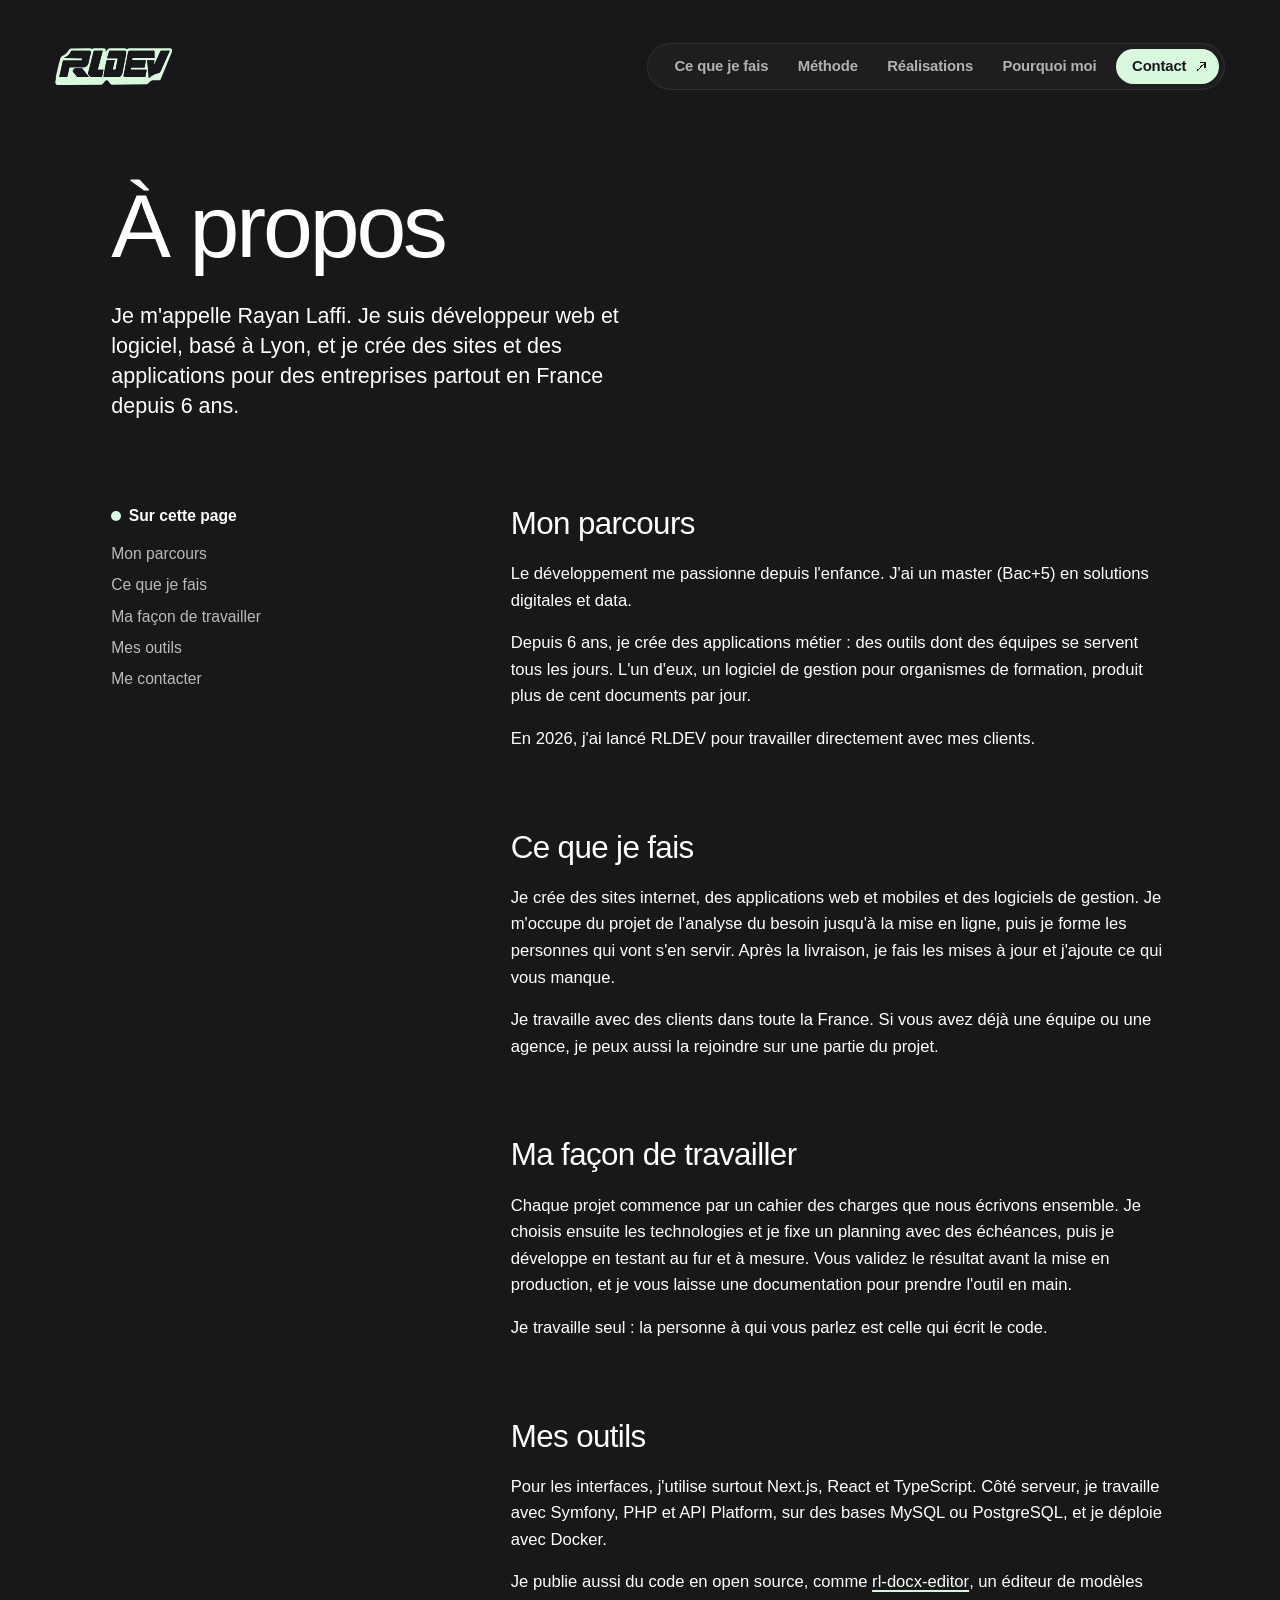
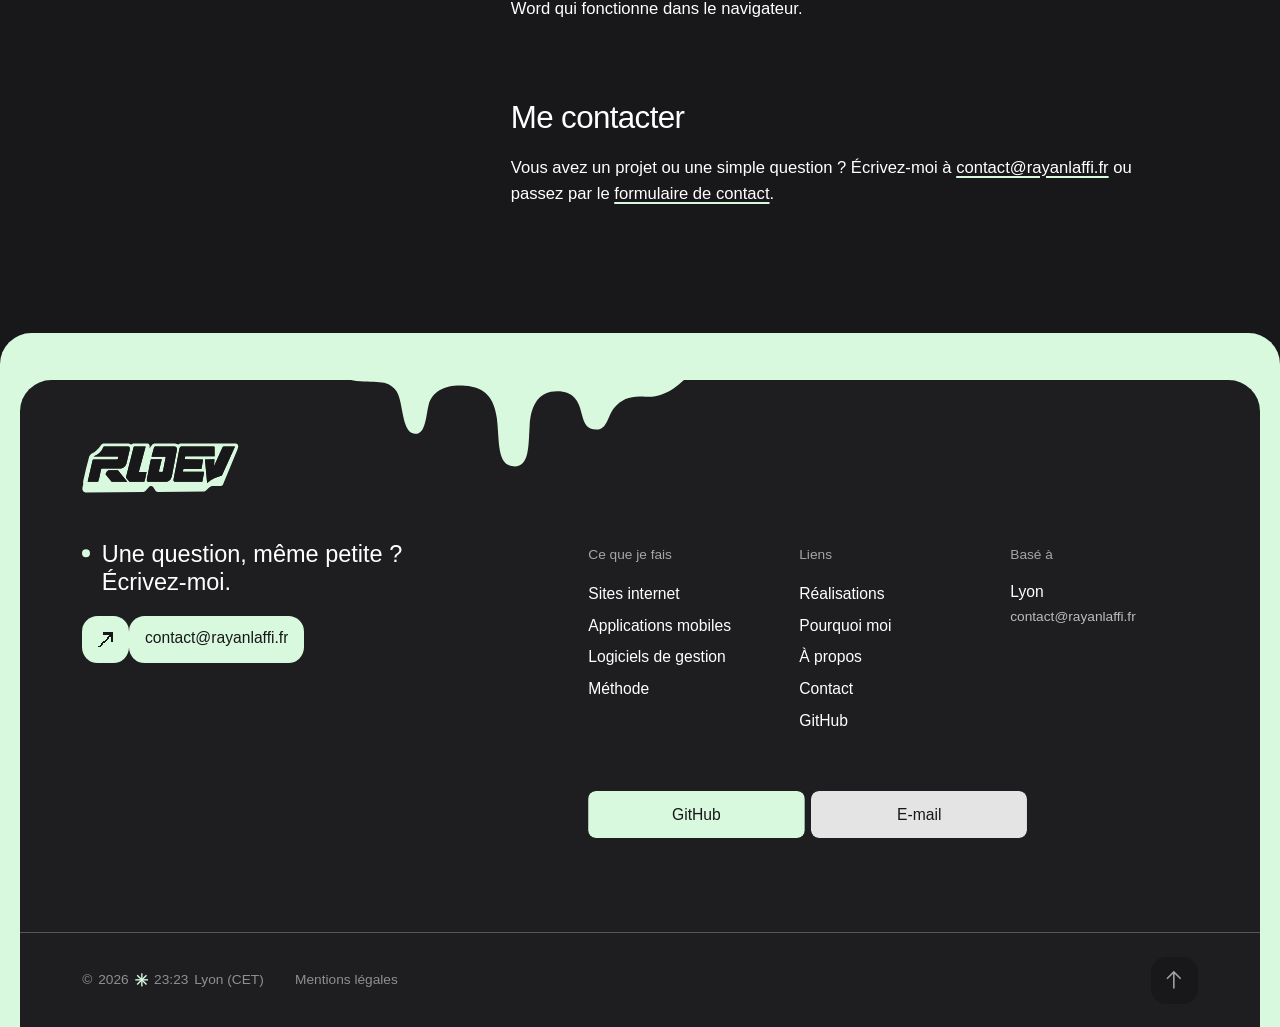
==== a-propos.html @ 64bf0be0 "Mise en ligne du site RLDEV" ====
<!doctype html> <html lang="fr"><head><meta charset="utf-8"><meta http-equiv="Content-Security-Policy" content="default-src 'self'; script-src 'self'; style-src 'self' 'unsafe-inline' https://fonts.googleapis.com; font-src 'self' https://fonts.gstatic.com; img-src 'self' data:; connect-src 'self'; manifest-src 'self'; media-src 'self'; object-src 'none'; base-uri 'self'; form-action 'self' mailto:; upgrade-insecure-requests"><meta name="viewport" content="width=device-width, initial-scale=1"><title>À propos de Rayan Laffi, développeur web à Lyon | RLDEV</title><meta name="description" content="Rayan Laffi, développeur web et logiciel à Lyon, crée des sites et des applications pour des entreprises partout en France depuis 6 ans. Son parcours, son métier, sa méthode et ses outils."><meta name="robots" content="index, follow"><meta name="author" content="Rayan Laffi"><link rel="canonical" href="https://rayanlaffi.fr/a-propos.html"><meta name="theme-color" content="#18181A"><link rel="icon" href="favicon.ico" sizes="32x32"><link rel="icon" href="assets/monogramme-rl-vert.svg" type="image/svg+xml"><link rel="apple-touch-icon" href="apple-touch-icon.png"><link rel="manifest" href="site.webmanifest"><meta property="og:type" content="profile"><meta property="og:locale" content="fr_FR"><meta property="og:site_name" content="RLDEV"><meta property="og:url" content="https://rayanlaffi.fr/a-propos.html"><meta property="og:title" content="À propos de Rayan Laffi, développeur web à Lyon | RLDEV"><meta property="og:description" content="Développeur web et logiciel basé à Lyon, je crée des sites et des applications pour des entreprises partout en France depuis 6 ans. Mon parcours, ma méthode et mes outils."><meta property="og:image" content="https://rayanlaffi.fr/og-image.png"><meta property="og:image:type" content="image/png"><meta property="og:image:width" content="1200"><meta property="og:image:height" content="630"><meta property="og:image:alt" content="Logo RLDEV sur fond sombre, avec le texte « Rayan Laffi, développeur web indépendant à Lyon »"><meta name="twitter:card" content="summary_large_image"><meta name="twitter:title" content="À propos de Rayan Laffi, développeur web à Lyon | RLDEV"><meta name="twitter:description" content="Développeur web et logiciel basé à Lyon, je crée des sites et des applications pour des entreprises partout en France depuis 6 ans. Mon parcours, ma méthode et mes outils."><meta name="twitter:image" content="https://rayanlaffi.fr/og-image.png"><meta name="twitter:image:alt" content="Logo RLDEV sur fond sombre, avec le texte « Rayan Laffi, développeur web indépendant à Lyon »"><script type="application/ld+json">{"@context":"https://schema.org","@graph":[{"@type":"AboutPage","@id":"https://rayanlaffi.fr/a-propos.html#page","url":"https://rayanlaffi.fr/a-propos.html","name":"À propos de Rayan Laffi, développeur web à Lyon | RLDEV","description":"Rayan Laffi, développeur web et logiciel à Lyon, crée des sites et des applications pour des entreprises partout en France depuis 6 ans. Son parcours, son métier, sa méthode et ses outils.","inLanguage":"fr-FR","dateModified":"2026-11-22","isPartOf":{"@type":"WebSite","@id":"https://rayanlaffi.fr/#website","url":"https://rayanlaffi.fr/","name":"RLDEV"},"publisher":{"@type":"ProfessionalService","@id":"https://rayanlaffi.fr/#entreprise","name":"RLDEV","url":"https://rayanlaffi.fr/"},"mainEntity":{"@type":"Person","@id":"https://rayanlaffi.fr/#rayan","name":"Rayan Laffi","jobTitle":"Développeur web et logiciel","url":"https://rayanlaffi.fr/a-propos.html","email":"mailto:contact@rayanlaffi.fr","sameAs":["https://github.com/Rayanlaffi1"],"worksFor":{"@id":"https://rayanlaffi.fr/#entreprise"},"hasCredential":{"@type":"EducationalOccupationalCredential","credentialCategory":"degree","name":"Master (Bac+5) Solutions digitales et data"},"knowsAbout":["Développement web","Applications mobiles","Logiciels de gestion","Next.js","React","TypeScript","Symfony","PHP","API Platform","MySQL","PostgreSQL","Docker"]},"breadcrumb":{"@id":"https://rayanlaffi.fr/a-propos.html#fil"}},{"@type":"BreadcrumbList","@id":"https://rayanlaffi.fr/a-propos.html#fil","itemListElement":[{"@type":"ListItem","position":1,"name":"Accueil","item":"https://rayanlaffi.fr/"},{"@type":"ListItem","position":2,"name":"À propos","item":"https://rayanlaffi.fr/a-propos.html"}]}]}</script><link rel="preconnect" href="https://fonts.googleapis.com"><link rel="preconnect" href="https://fonts.gstatic.com" crossorigin><link rel="stylesheet" href="https://fonts.googleapis.com/css2?family=Caveat:wght@500&family=Commissioner:wght,FLAR@250..300,100&family=Instrument+Sans:wght@400;500;600&family=Manrope:wght@300;400;800&family=Sofia+Sans+Extra+Condensed:wght@800&display=swap"><link rel="stylesheet" href="assets/site.74933461a5.css"></head><body class="legal-page"> <a class="skip-link" href="#main">Aller au contenu</a> <header class="nav" data-nav> <div class="nav__bar"> <a class="nav__logo" href="index.html"> <svg class="logo-rldev" viewBox="42 204 1461 465" role="img" aria-label="RLDEV" focusable="false"><path fill="currentColor" fill-rule="evenodd" d="M46,640 L56,657 L72,665 L614,662 L631,654 L671,609 L681,604 L690,604 L704,613 L731,653 L747,660 L1184,656 L1196,650 L1228,618 L1246,608 L1257,605 L1338,605 L1349,601 L1355,595 L1492,264 L1499,239 L1498,227 L1490,214 L1477,208 L961,208 L951,211 L939,219 L911,208 L718,208 L700,216 L670,255 L674,234 L672,224 L665,214 L652,208 L520,208 L501,217 L477,208 L240,209 L226,216 L218,224 L201,248 L176,275 L160,287 L126,306 L110,327 L80,441 L53,560 L52,582 L54,587 L46,622 Z M961,240 L968,237 L1273,237 L1278,241 L1279,328 L1006,328 L1004,331 L1000,353 L1003,356 L1171,357 L1157,441 L1153,447 L990,447 L987,449 L984,463 L984,473 L1178,473 L1181,477 L1164,566 L906,566 L897,559 L895,548 L951,256 L955,246 Z M486,245 L488,263 L456,398 L448,414 L433,430 L420,438 L405,442 L224,442 L220,449 L202,532 L192,566 L95,565 L141,364 L145,359 L369,359 L377,351 L380,337 L378,330 L150,329 L182,314 L204,298 L227,272 L243,240 L248,237 L472,237 L481,240 Z M722,237 L905,237 L915,239 L925,248 L927,254 L926,274 L879,519 L865,546 L853,557 L841,563 L826,566 L656,566 L647,558 L647,543 L681,369 L686,355 L786,356 L758,473 L790,474 L797,467 L823,334 L821,332 L692,332 L693,321 L715,243 Z M1469,237 L1347,508 L1280,531 L1245,550 L1209,576 L1189,357 L1277,356 L1273,422 L1353,244 L1362,237 Z M529,237 L633,237 L635,239 L573,470 L575,474 L644,475 L632,535 L623,566 L485,566 L453,528 L453,520 L524,241 Z M264,488 L276,468 L291,457 L377,457 L464,565 L319,566 L263,497 Z"/><path class="logo-rldev__ink" d="M961,240 L968,237 L1273,237 L1278,241 L1279,328 L1006,328 L1004,331 L1000,353 L1003,356 L1171,357 L1157,441 L1153,447 L990,447 L987,449 L984,463 L984,473 L1178,473 L1181,477 L1164,566 L906,566 L897,559 L895,548 L951,256 L955,246 Z M486,245 L488,263 L456,398 L448,414 L433,430 L420,438 L405,442 L224,442 L220,449 L202,532 L192,566 L95,565 L141,364 L145,359 L369,359 L377,351 L380,337 L378,330 L150,329 L182,314 L204,298 L227,272 L243,240 L248,237 L472,237 L481,240 Z M722,237 L905,237 L915,239 L925,248 L927,254 L926,274 L879,519 L865,546 L853,557 L841,563 L826,566 L656,566 L647,558 L647,543 L681,369 L686,355 L786,356 L758,473 L790,474 L797,467 L823,334 L821,332 L692,332 L693,321 L715,243 Z M1469,237 L1347,508 L1280,531 L1245,550 L1209,576 L1189,357 L1277,356 L1273,422 L1353,244 L1362,237 Z M529,237 L633,237 L635,239 L573,470 L575,474 L644,475 L632,535 L623,566 L485,566 L453,528 L453,520 L524,241 Z M264,488 L276,468 L291,457 L377,457 L464,565 L319,566 L263,497 Z"/></svg> </a> <nav class="nav__links-wrap pmenu" aria-label="Navigation principale" data-pmenu-nav> <span class="pmenu__goutte" aria-hidden="true"></span> <ul class="pmenu__liste"> <li class="pmenu__item" data-pmenu> <button class="pmenu__lien" type="button" aria-expanded="false" aria-controls="pmenu-services" data-pmenu-cible="services">Ce que je fais</button> <div class="pmenu__tiroir" id="pmenu-services"> <ul class="pmenu__carte"> <li style="--i:0"><a class="pmenu__entree" href="index.html#services"><span class="pmenu__forme" aria-hidden="true"><svg viewBox="0 0 100 100" focusable="false"><g fill="currentColor"><path d="M3 3H25A24 24 0 0 1 49 27V49H27A24 24 0 0 1 3 25Z"/><path transform="matrix(-1 0 0 1 100 0)" d="M3 3H25A24 24 0 0 1 49 27V49H27A24 24 0 0 1 3 25Z"/><path transform="matrix(1 0 0 -1 0 100)" d="M3 3H25A24 24 0 0 1 49 27V49H27A24 24 0 0 1 3 25Z"/><path transform="rotate(180 50 50)" d="M3 3H25A24 24 0 0 1 49 27V49H27A24 24 0 0 1 3 25Z"/></g></svg></span><span class="pmenu__texte"><span class="pmenu__nom">Sites internet</span><span class="pmenu__desc">Le site qui présente votre activité</span></span></a></li> <li style="--i:1"><a class="pmenu__entree" href="index.html#services"><span class="pmenu__forme" aria-hidden="true"><svg viewBox="0 0 100 100" focusable="false"><path fill="currentColor" d="M66 3V34A40 40 0 0 1 97 66H66A40 40 0 0 1 34 97V66A40 40 0 0 1 3 34H34A40 40 0 0 1 66 3Z"/></svg></span><span class="pmenu__texte"><span class="pmenu__nom">Applications mobiles</span><span class="pmenu__desc">Pour iPhone et pour Android</span></span></a></li> <li style="--i:2"><a class="pmenu__entree" href="index.html#services"><span class="pmenu__forme" aria-hidden="true"><svg viewBox="0 0 100 100" focusable="false"><g fill="currentColor"><rect x="43" y="3" width="14" height="94"/><rect x="43" y="3" width="14" height="94" transform="rotate(45 50 50)"/><rect x="43" y="3" width="14" height="94" transform="rotate(90 50 50)"/><rect x="43" y="3" width="14" height="94" transform="rotate(135 50 50)"/></g></svg></span><span class="pmenu__texte"><span class="pmenu__nom">Logiciels de gestion</span><span class="pmenu__desc">Construits autour de votre métier</span></span></a></li> </ul> </div> </li> <li class="pmenu__item"><a class="pmenu__lien" href="index.html#vision" data-pmenu-cible="vision">Méthode</a></li> <li class="pmenu__item" data-pmenu> <button class="pmenu__lien" type="button" aria-expanded="false" aria-controls="pmenu-projets" data-pmenu-cible="projets">Réalisations</button> <div class="pmenu__tiroir" id="pmenu-projets"> <ul class="pmenu__carte"> <li style="--i:0"><a class="pmenu__entree" href="index.html#projets"><span class="pmenu__forme pmenu__forme--projet" style="--tint:#FDCC02;--clip:var(--rg-clip-fleur)" aria-hidden="true"></span><span class="pmenu__texte"><span class="pmenu__nom">O Daba</span><span class="pmenu__desc">Site vitrine, Vénissieux</span></span></a></li> <li style="--i:1"><a class="pmenu__entree" href="index.html#projets"><span class="pmenu__forme pmenu__forme--projet" style="--tint:#3281A9;--clip:var(--rg-clip-carre)" aria-hidden="true"></span><span class="pmenu__texte"><span class="pmenu__nom">Formaness</span><span class="pmenu__desc">Site de présentation</span></span></a></li> <li style="--i:2" hidden><a class="pmenu__entree" href="index.html#projets"><span class="pmenu__forme pmenu__forme--projet" style="--tint:#234F1A;--clip:var(--rg-clip-etoile)" aria-hidden="true"></span><span class="pmenu__texte"><span class="pmenu__nom">Comptoir des Saveurs</span><span class="pmenu__desc">Site vitrine, Lyon</span></span></a></li> </ul> </div> </li> <li class="pmenu__item"><a class="pmenu__lien" href="index.html#pourquoi" data-pmenu-cible="pourquoi">Pourquoi moi</a></li> <li class="pmenu__item"><a class="pmenu__contact" href="index.html#contact" data-pmenu-cible="contact"><span>Contact</span><span class="pmenu__fleche-boite"><svg class="pmenu__fleche" viewBox="-2 -2 16 16" aria-hidden="true" focusable="false" shape-rendering="crispEdges"><g fill="currentColor"><rect x="4" y="0" width="8" height="2"/><rect x="9" y="2" width="3" height="1"/><rect x="8" y="3" width="4" height="1"/><rect x="7" y="4" width="2" height="1"/><rect x="10" y="4" width="2" height="4"/><rect x="6" y="5" width="2" height="1"/><rect x="5" y="6" width="2" height="1"/><rect x="4" y="7" width="2" height="1"/><rect x="3" y="8" width="2" height="1"/><rect x="2" y="9" width="2" height="1"/><rect x="1" y="10" width="2" height="1"/><rect x="0" y="11" width="2" height="1"/></g></svg></span></a></li> </ul> </nav> <div class="pmob" data-pmob> <button class="pmob__pilule" type="button" aria-expanded="false" aria-controls="pmob-panneau" data-pmob-ouvrir> <span class="pmob__goutte" aria-hidden="true"></span><span>Menu</span> </button> <div class="pmob__panneau" id="pmob-panneau" role="dialog" aria-modal="true" aria-label="Menu" hidden> <div class="pmob__tete"> <a class="pmob__logo" href="index.html#accueil" aria-label="RLDEV, accueil" data-pmob-logo></a> <button class="pmob__retour" type="button" data-pmob-retour hidden><svg class="pmob__chevron" viewBox="0 0 6 10" aria-hidden="true" focusable="false" shape-rendering="crispEdges"><path fill="currentColor" d="M0 0h2v2H0zM2 2h2v2H2zM4 4h2v2H4zM2 6h2v2H2zM0 8h2v2H0z"/></svg><span data-pmob-retour-texte>Retour</span></button> <button class="pmob__fermer" type="button" data-pmob-fermer><span>Fermer</span><svg viewBox="0 0 7 7" aria-hidden="true" focusable="false" shape-rendering="crispEdges"><path fill="currentColor" d="M0 0h1v1H0zM6 0h1v1H6zM1 1h1v1H1zM5 1h1v1H5zM2 2h1v1H2zM4 2h1v1H4zM3 3h1v1H3zM2 4h1v1H2zM4 4h1v1H4zM1 5h1v1H1zM5 5h1v1H5zM0 6h1v1H0zM6 6h1v1H6z"/></svg></button> </div> <div class="pmob__vues" data-pmob-vues> <ul class="pmob__vue" data-pmob-vue="racine"> <li style="--i:0"><button class="pmob__lien" type="button" data-pmob-vers="services" data-pmenu-cible="services">Ce que je fais<svg class="pmob__chevron" viewBox="0 0 6 10" aria-hidden="true" focusable="false" shape-rendering="crispEdges"><path fill="currentColor" d="M0 0h2v2H0zM2 2h2v2H2zM4 4h2v2H4zM2 6h2v2H2zM0 8h2v2H0z"/></svg></button></li> <li style="--i:1"><a class="pmob__lien" href="index.html#vision" data-pmenu-cible="vision">Méthode</a></li> <li style="--i:2"><button class="pmob__lien" type="button" data-pmob-vers="projets" data-pmenu-cible="projets">Réalisations<svg class="pmob__chevron" viewBox="0 0 6 10" aria-hidden="true" focusable="false" shape-rendering="crispEdges"><path fill="currentColor" d="M0 0h2v2H0zM2 2h2v2H2zM4 4h2v2H4zM2 6h2v2H2zM0 8h2v2H0z"/></svg></button></li> <li style="--i:3"><a class="pmob__lien" href="index.html#pourquoi" data-pmenu-cible="pourquoi">Pourquoi moi</a></li> </ul> <ul class="pmob__vue" data-pmob-vue="services" aria-label="Ce que je fais" hidden> <li style="--i:0"><a class="pmenu__entree" href="index.html#services"><span class="pmenu__forme" aria-hidden="true"><svg viewBox="0 0 100 100" focusable="false"><g fill="currentColor"><path d="M3 3H25A24 24 0 0 1 49 27V49H27A24 24 0 0 1 3 25Z"/><path transform="matrix(-1 0 0 1 100 0)" d="M3 3H25A24 24 0 0 1 49 27V49H27A24 24 0 0 1 3 25Z"/><path transform="matrix(1 0 0 -1 0 100)" d="M3 3H25A24 24 0 0 1 49 27V49H27A24 24 0 0 1 3 25Z"/><path transform="rotate(180 50 50)" d="M3 3H25A24 24 0 0 1 49 27V49H27A24 24 0 0 1 3 25Z"/></g></svg></span><span class="pmenu__texte"><span class="pmenu__nom">Sites internet</span><span class="pmenu__desc">Le site qui présente votre activité</span></span></a></li> <li style="--i:1"><a class="pmenu__entree" href="index.html#services"><span class="pmenu__forme" aria-hidden="true"><svg viewBox="0 0 100 100" focusable="false"><path fill="currentColor" d="M66 3V34A40 40 0 0 1 97 66H66A40 40 0 0 1 34 97V66A40 40 0 0 1 3 34H34A40 40 0 0 1 66 3Z"/></svg></span><span class="pmenu__texte"><span class="pmenu__nom">Applications mobiles</span><span class="pmenu__desc">Pour iPhone et pour Android</span></span></a></li> <li style="--i:2"><a class="pmenu__entree" href="index.html#services"><span class="pmenu__forme" aria-hidden="true"><svg viewBox="0 0 100 100" focusable="false"><g fill="currentColor"><rect x="43" y="3" width="14" height="94"/><rect x="43" y="3" width="14" height="94" transform="rotate(45 50 50)"/><rect x="43" y="3" width="14" height="94" transform="rotate(90 50 50)"/><rect x="43" y="3" width="14" height="94" transform="rotate(135 50 50)"/></g></svg></span><span class="pmenu__texte"><span class="pmenu__nom">Logiciels de gestion</span><span class="pmenu__desc">Construits autour de votre métier</span></span></a></li> </ul> <ul class="pmob__vue" data-pmob-vue="projets" aria-label="Réalisations" hidden> <li style="--i:0"><a class="pmenu__entree" href="index.html#projets"><span class="pmenu__forme pmenu__forme--projet" style="--tint:#FDCC02;--clip:var(--rg-clip-fleur)" aria-hidden="true"></span><span class="pmenu__texte"><span class="pmenu__nom">O Daba</span><span class="pmenu__desc">Site vitrine, Vénissieux</span></span></a></li> <li style="--i:1"><a class="pmenu__entree" href="index.html#projets"><span class="pmenu__forme pmenu__forme--projet" style="--tint:#3281A9;--clip:var(--rg-clip-carre)" aria-hidden="true"></span><span class="pmenu__texte"><span class="pmenu__nom">Formaness</span><span class="pmenu__desc">Site de présentation</span></span></a></li> <li style="--i:2" hidden><a class="pmenu__entree" href="index.html#projets"><span class="pmenu__forme pmenu__forme--projet" style="--tint:#234F1A;--clip:var(--rg-clip-etoile)" aria-hidden="true"></span><span class="pmenu__texte"><span class="pmenu__nom">Comptoir des Saveurs</span><span class="pmenu__desc">Site vitrine, Lyon</span></span></a></li> </ul> </div> <a class="pmob__contact" href="index.html#contact"><span>Contact</span><span class="pmenu__fleche-boite"><svg class="pmenu__fleche" viewBox="-2 -2 16 16" aria-hidden="true" focusable="false" shape-rendering="crispEdges"><g fill="currentColor"><rect x="4" y="0" width="8" height="2"/><rect x="9" y="2" width="3" height="1"/><rect x="8" y="3" width="4" height="1"/><rect x="7" y="4" width="2" height="1"/><rect x="10" y="4" width="2" height="4"/><rect x="6" y="5" width="2" height="1"/><rect x="5" y="6" width="2" height="1"/><rect x="4" y="7" width="2" height="1"/><rect x="3" y="8" width="2" height="1"/><rect x="2" y="9" width="2" height="1"/><rect x="1" y="10" width="2" height="1"/><rect x="0" y="11" width="2" height="1"/></g></svg></span></a> </div> </div> </div> </header> <main id="main" class="legal"> <div class="legal__frame"> <header class="legal__head"> <h1 class="legal__title">À propos</h1> <p class="legal__lead">Je m'appelle Rayan Laffi. Je suis développeur web et logiciel, basé à Lyon, et je crée des sites et des applications pour des entreprises partout en France depuis 6 ans.</p> </header> <nav class="legal__toc" aria-labelledby="legal-toc-title"> <p class="legal__toc-title" id="legal-toc-title">Sur cette page</p> <ul class="legal__toc-list"> <li><a class="legal__toc-link" href="#parcours">Mon parcours</a></li> <li><a class="legal__toc-link" href="#metier">Ce que je fais</a></li> <li><a class="legal__toc-link" href="#methode">Ma façon de travailler</a></li> <li><a class="legal__toc-link" href="#outils">Mes outils</a></li> <li><a class="legal__toc-link" href="#ecrire">Me contacter</a></li> </ul> </nav> <div class="legal__body"> <section class="legal__section" id="parcours" aria-labelledby="parcours-title"> <h2 class="legal__h2" id="parcours-title">Mon parcours</h2> <p>Le développement me passionne depuis l'enfance. J'ai un master (Bac+5) en solutions digitales et data.</p> <p>Depuis 6 ans, je crée des applications métier : des outils dont des équipes se servent tous les jours. L'un d'eux, un logiciel de gestion pour organismes de formation, produit plus de cent documents par jour.</p> <p>En 2026, j'ai lancé RLDEV pour travailler directement avec mes clients.</p> </section> <section class="legal__section" id="metier" aria-labelledby="metier-title"> <h2 class="legal__h2" id="metier-title">Ce que je fais</h2> <p>Je crée des sites internet, des applications web et mobiles et des logiciels de gestion. Je m'occupe du projet de l'analyse du besoin jusqu'à la mise en ligne, puis je forme les personnes qui vont s'en servir. Après la livraison, je fais les mises à jour et j'ajoute ce qui vous manque.</p> <p>Je travaille avec des clients dans toute la France. Si vous avez déjà une équipe ou une agence, je peux aussi la rejoindre sur une partie du projet.</p> </section> <section class="legal__section" id="methode" aria-labelledby="methode-title"> <h2 class="legal__h2" id="methode-title">Ma façon de travailler</h2> <p>Chaque projet commence par un cahier des charges que nous écrivons ensemble. Je choisis ensuite les technologies et je fixe un planning avec des échéances, puis je développe en testant au fur et à mesure. Vous validez le résultat avant la mise en production, et je vous laisse une documentation pour prendre l'outil en main.</p> <p>Je travaille seul : la personne à qui vous parlez est celle qui écrit le code.</p> </section> <section class="legal__section" id="outils" aria-labelledby="outils-title"> <h2 class="legal__h2" id="outils-title">Mes outils</h2> <p>Pour les interfaces, j'utilise surtout Next.js, React et TypeScript. Côté serveur, je travaille avec Symfony, PHP et API Platform, sur des bases MySQL ou PostgreSQL, et je déploie avec Docker.</p> <p>Je publie aussi du code en open source, comme <a class="legal__link" href="https://github.com/Rayanlaffi1/rl-docx-editor" target="_blank" rel="noopener">rl-docx-editor<span class="visually-hidden"> (s'ouvre dans un nouvel onglet)</span></a>, un éditeur de modèles Word qui fonctionne dans le navigateur.</p> </section> <section class="legal__section" id="ecrire" aria-labelledby="ecrire-title"> <h2 class="legal__h2" id="ecrire-title">Me contacter</h2> <p>Vous avez un projet ou une simple question ? Écrivez-moi à <a class="legal__link" href="mailto:contact@rayanlaffi.fr">contact@rayanlaffi.fr</a> ou passez par le <a class="legal__link" href="index.html#contact">formulaire de contact</a>.</p> </section> </div> </div> </main> <footer class="footer" id="pied"> <div class="footer__panel"> <svg class="footer__drip" viewBox="0 0 600 175" aria-hidden="true" focusable="false"><path fill="currentColor" d="M0 0C20 0 30 38 60 44C95 50 110 40 125 60C135 75 132 118 150 122C168 126 168 95 172 80C178 58 200 50 225 52C255 54 268 70 272 100C276 135 272 168 296 170C320 172 318 140 320 110C322 78 335 60 360 60C385 60 392 75 396 92C400 108 404 116 418 116C434 116 434 96 444 84C456 70 470 66 490 68C520 70 540 50 560 30C575 14 585 0 600 0Z"/></svg> <div class="footer__top"> <div class="footer__news"> <a class="footer__logo" href="index.html"> <svg class="logo-rldev" viewBox="42 204 1461 465" role="img" aria-label="RLDEV" focusable="false"><path fill="currentColor" fill-rule="evenodd" d="M46,640 L56,657 L72,665 L614,662 L631,654 L671,609 L681,604 L690,604 L704,613 L731,653 L747,660 L1184,656 L1196,650 L1228,618 L1246,608 L1257,605 L1338,605 L1349,601 L1355,595 L1492,264 L1499,239 L1498,227 L1490,214 L1477,208 L961,208 L951,211 L939,219 L911,208 L718,208 L700,216 L670,255 L674,234 L672,224 L665,214 L652,208 L520,208 L501,217 L477,208 L240,209 L226,216 L218,224 L201,248 L176,275 L160,287 L126,306 L110,327 L80,441 L53,560 L52,582 L54,587 L46,622 Z M961,240 L968,237 L1273,237 L1278,241 L1279,328 L1006,328 L1004,331 L1000,353 L1003,356 L1171,357 L1157,441 L1153,447 L990,447 L987,449 L984,463 L984,473 L1178,473 L1181,477 L1164,566 L906,566 L897,559 L895,548 L951,256 L955,246 Z M486,245 L488,263 L456,398 L448,414 L433,430 L420,438 L405,442 L224,442 L220,449 L202,532 L192,566 L95,565 L141,364 L145,359 L369,359 L377,351 L380,337 L378,330 L150,329 L182,314 L204,298 L227,272 L243,240 L248,237 L472,237 L481,240 Z M722,237 L905,237 L915,239 L925,248 L927,254 L926,274 L879,519 L865,546 L853,557 L841,563 L826,566 L656,566 L647,558 L647,543 L681,369 L686,355 L786,356 L758,473 L790,474 L797,467 L823,334 L821,332 L692,332 L693,321 L715,243 Z M1469,237 L1347,508 L1280,531 L1245,550 L1209,576 L1189,357 L1277,356 L1273,422 L1353,244 L1362,237 Z M529,237 L633,237 L635,239 L573,470 L575,474 L644,475 L632,535 L623,566 L485,566 L453,528 L453,520 L524,241 Z M264,488 L276,468 L291,457 L377,457 L464,565 L319,566 L263,497 Z"/><path class="logo-rldev__ink" d="M961,240 L968,237 L1273,237 L1278,241 L1279,328 L1006,328 L1004,331 L1000,353 L1003,356 L1171,357 L1157,441 L1153,447 L990,447 L987,449 L984,463 L984,473 L1178,473 L1181,477 L1164,566 L906,566 L897,559 L895,548 L951,256 L955,246 Z M486,245 L488,263 L456,398 L448,414 L433,430 L420,438 L405,442 L224,442 L220,449 L202,532 L192,566 L95,565 L141,364 L145,359 L369,359 L377,351 L380,337 L378,330 L150,329 L182,314 L204,298 L227,272 L243,240 L248,237 L472,237 L481,240 Z M722,237 L905,237 L915,239 L925,248 L927,254 L926,274 L879,519 L865,546 L853,557 L841,563 L826,566 L656,566 L647,558 L647,543 L681,369 L686,355 L786,356 L758,473 L790,474 L797,467 L823,334 L821,332 L692,332 L693,321 L715,243 Z M1469,237 L1347,508 L1280,531 L1245,550 L1209,576 L1189,357 L1277,356 L1273,422 L1353,244 L1362,237 Z M529,237 L633,237 L635,239 L573,470 L575,474 L644,475 L632,535 L623,566 L485,566 L453,528 L453,520 L524,241 Z M264,488 L276,468 L291,457 L377,457 L464,565 L319,566 L263,497 Z"/></svg> </a> <h2 class="footer__news-title"><span class="footer__news-dot" aria-hidden="true"></span>Une question, même petite ? Écrivez-moi.</h2> <div class="form form--mail"> <a class="btn btn--violet btn--survol-noir form__submit" data-btn data-magnet href="mailto:contact@rayanlaffi.fr"> <span class="btn__icon" aria-hidden="true"><svg class="btn__cube" viewBox="-2 -2 16 16" focusable="false" shape-rendering="crispEdges"><g fill="currentColor"><rect x="4" y="0" width="8" height="1"/><rect x="4" y="1" width="8" height="1"/><rect x="9" y="2" width="3" height="1"/><rect x="8" y="3" width="4" height="1"/><rect x="7" y="4" width="2" height="1"/><rect x="10" y="4" width="2" height="1"/><rect x="6" y="5" width="2" height="1"/><rect x="10" y="5" width="2" height="1"/><rect x="5" y="6" width="2" height="1"/><rect x="10" y="6" width="2" height="1"/><rect x="4" y="7" width="2" height="1"/><rect x="10" y="7" width="2" height="1"/><rect x="3" y="8" width="2" height="1"/><rect x="2" y="9" width="2" height="1"/><rect x="1" y="10" width="2" height="1"/><rect x="0" y="11" width="2" height="1"/></g></svg></span> <span class="btn__label"><span class="btn__mask"><span class="btn__text" data-btn-text>contact@rayanlaffi.fr</span></span></span> <span class="btn__icon-hover" aria-hidden="true"><svg class="btn__cube" viewBox="0 -2.5 17 17" focusable="false" shape-rendering="crispEdges"><g fill="currentColor"><rect x="1" y="0" width="15" height="1"/><rect x="0" y="1" width="1" height="1"/><rect x="3" y="1" width="11" height="1"/><rect x="16" y="1" width="1" height="1"/><rect x="0" y="2" width="3" height="1"/><rect x="5" y="2" width="7" height="1"/><rect x="14" y="2" width="3" height="1"/><rect x="0" y="3" width="5" height="1"/><rect x="7" y="3" width="3" height="1"/><rect x="12" y="3" width="5" height="1"/><rect x="0" y="4" width="7" height="1"/><rect x="10" y="4" width="7" height="1"/><rect x="0" y="5" width="17" height="1"/><rect x="0" y="6" width="17" height="1"/><rect x="0" y="7" width="17" height="1"/><rect x="0" y="8" width="5" height="1"/><rect x="7" y="8" width="3" height="1"/><rect x="12" y="8" width="5" height="1"/><rect x="0" y="9" width="3" height="1"/><rect x="5" y="9" width="7" height="1"/><rect x="14" y="9" width="3" height="1"/><rect x="0" y="10" width="1" height="1"/><rect x="3" y="10" width="11" height="1"/><rect x="16" y="10" width="1" height="1"/><rect x="1" y="11" width="15" height="1"/></g></svg></span> </a> </div> </div> <div class="footer__nav"> <div class="footer__cols"> <nav class="footer__col" aria-labelledby="f-services"> <h3 class="footer__col-title" id="f-services">Ce que je fais</h3> <ul class="footer__list"> <li><a class="footer-link" data-footer-link href="index.html#services"><span class="footer-link__wrap"><span class="footer-link__dot" aria-hidden="true"></span>Sites internet</span></a></li> <li><a class="footer-link" data-footer-link href="index.html#services"><span class="footer-link__wrap"><span class="footer-link__dot" aria-hidden="true"></span>Applications mobiles</span></a></li> <li><a class="footer-link" data-footer-link href="index.html#services"><span class="footer-link__wrap"><span class="footer-link__dot" aria-hidden="true"></span>Logiciels de gestion</span></a></li> <li><a class="footer-link" data-footer-link href="index.html#vision"><span class="footer-link__wrap"><span class="footer-link__dot" aria-hidden="true"></span>Méthode</span></a></li> </ul> </nav> <nav class="footer__col" aria-labelledby="f-liens"> <h3 class="footer__col-title" id="f-liens">Liens</h3> <ul class="footer__list"> <li><a class="footer-link" data-footer-link href="index.html#projets"><span class="footer-link__wrap"><span class="footer-link__dot" aria-hidden="true"></span>Réalisations</span></a></li> <li><a class="footer-link" data-footer-link href="index.html#pourquoi"><span class="footer-link__wrap"><span class="footer-link__dot" aria-hidden="true"></span>Pourquoi moi</span></a></li> <li><a class="footer-link" data-footer-link href="a-propos.html" aria-current="page"><span class="footer-link__wrap"><span class="footer-link__dot" aria-hidden="true"></span>À propos</span></a></li> <li><a class="footer-link" data-footer-link href="index.html#contact"><span class="footer-link__wrap"><span class="footer-link__dot" aria-hidden="true"></span>Contact</span></a></li> <li><a class="footer-link" data-footer-link href="https://github.com/Rayanlaffi1" target="_blank" rel="noopener"><span class="footer-link__wrap"><span class="footer-link__dot" aria-hidden="true"></span>GitHub</span></a></li> </ul> </nav> <div class="footer__col"> <h3 class="footer__col-title">Basé à</h3> <a class="office" href="mailto:contact@rayanlaffi.fr"><span class="office__city">Lyon</span><span class="office__address">contact@rayanlaffi.fr</span></a> </div> </div> <div class="social"> <a class="social__btn social__btn--yt" href="https://github.com/Rayanlaffi1" target="_blank" rel="noopener"><span class="social__repos"><span class="social__texte">GitHub</span></span><span class="social__survol" aria-hidden="true"><span class="social__texte social__double" data-text="GitHub"></span></span></a> <a class="social__btn social__btn--ig" href="mailto:contact@rayanlaffi.fr"><span class="social__repos"><span class="social__texte">E-mail</span></span><span class="social__survol" aria-hidden="true"><span class="social__texte social__double" data-text="E-mail"></span></span></a> </div> </div> </div> <div class="footer__bottom"> <div class="footer__bottom-group"> <p class="footer__meta">© <span data-year>2026</span> <svg class="footer__star" viewBox="0 0 100 100" aria-hidden="true" focusable="false"><g fill="currentColor"><rect x="45" y="2" width="10" height="96"/><rect x="45" y="2" width="10" height="96" transform="rotate(45 50 50)"/><rect x="45" y="2" width="10" height="96" transform="rotate(90 50 50)"/><rect x="45" y="2" width="10" height="96" transform="rotate(135 50 50)"/></g></svg> <span data-clock>10:26</span> Lyon (CET) </p> <a class="footer__small-link" href="mentions-legales.html">Mentions légales</a> </div> <div class="footer__bottom-group"> <a class="totop" data-totop href="#top" aria-label="Retour en haut"><svg viewBox="0 0 16 20" aria-hidden="true" focusable="false"><path d="M8 19V2M1 9l7-7 7 7" fill="none" stroke="currentColor" stroke-width="1.6"/></svg></a> </div> </div> </div> </footer> <script src="assets/debut.6d27a9efea.js"></script> <script src="assets/site.0df3e098e5.js" defer></script></body></html>
---- assets/site.74933461a5.css ----
:root{--color-dark: #18181A;--color-light: #FFFFFF;--color-primary: #D9F9DF;--color-primary-dark: #C2EFCB;--color-gray: #828282;--color-darkgray: #1E1E20;--color-lightgray: #E4E4E4;--color-hero: color-mix(in srgb, var(--color-lightgray) 78%, var(--color-dark));--color-hero-label: color-mix(in srgb, var(--color-dark) 55%, var(--color-hero));--color-border: rgba(24, 24, 26, .2);--color-border-light: rgba(255, 255, 255, .25);--color-text: rgba(24, 24, 26, .7);--color-text-light: rgba(255, 255, 255, .7);--color-outline: rgba(255, 255, 255, .3);--color-outline-dark: rgba(24, 24, 26, .3);--color-ghost: color-mix(in srgb, var(--color-light) 9%, transparent);--overlay: color-mix(in srgb, var(--color-dark) 80%, transparent);--hover-panel: color-mix(in srgb, var(--color-dark) 90%, transparent);--grad-card: linear-gradient(135deg, color-mix(in srgb, var(--color-primary) 0%, transparent), color-mix(in srgb, var(--color-primary) 7%, transparent));--grad-round: linear-gradient(315deg, color-mix(in srgb, var(--color-primary) 16%, transparent), color-mix(in srgb, var(--color-primary) 0%, transparent));--grad-nav: linear-gradient(90deg, color-mix(in srgb, var(--color-primary) 4%, transparent), color-mix(in srgb, var(--color-primary) 12%, transparent));--font-display: "Manrope", "Helvetica Neue", Arial, sans-serif;--font-text: "Instrument Sans", "Helvetica Neue", Arial, sans-serif;--font-hero: "Sofia Sans Extra Condensed", "Sofia repli", "Arial Narrow", sans-serif-condensed, sans-serif;--fs-display: min(max(4.5rem, 7vw), 6rem);--fs-big: 9.5rem;--fs-h2: 3.5rem;--fs-h3: 3rem;--fs-h4: 2.5rem;--fs-h5: 2rem;--fs-h6: 1.5rem;--fs-name: 1.25rem;--fs-menu: 1.25rem;--fs-lead: 1.125rem;--fs-sub: 1rem;--fs-body: 1rem;--fs-small: .875rem;--fs-role: .875rem;--fs-xs: .75rem;--gutter: 1.25rem;--pad: 4rem;--container: 78rem;--space-2xs: .25rem;--space-xs: .5rem;--space-s: 1rem;--space-m: 1.5rem;--space-l: 2rem;--space-xl: 3rem;--space-2xl: 4.5rem;--space-section: 6rem;--space-section-l: 8rem;--r-panel: 2rem;--r-card: 2rem;--r-media: 1rem;--r-btn: 1rem;--r-tab: .9rem;--r-hover: .75rem;--r-link: .5rem;--r-full: 1440px;--statusbar-h: var(--gutter);--nav-h: 6rem;--nav-x: 3.5rem;--logo-w: 7.5rem;--btn-h: 3rem;--card-w: 22rem;--quote-w: 26.8rem;--cp: 1;--ease: cubic-bezier(.77, 0, .175, 1);--ease-out: cubic-bezier(.16, 1, .3, 1)}html{font-size:1.5rem;-webkit-text-size-adjust:100%}@media(max-width:2560px){html{font-size:calc(.55rem + .41666666666666674vw)}}@media(max-width:1920px){html{font-size:calc(.55rem + .41666666666666674vw)}}@media(max-width:1440px){html{font-size:calc(.8126951092611863rem + .20811654526534862vw)}}@media(max-width:479px){html{font-size:calc(.7494769874476988rem + .8368200836820083vw)}}*,*:before,*:after{box-sizing:border-box}body{margin:0;padding-top:var(--statusbar-h);background:var(--color-dark);color:var(--color-light);font-family:var(--font-text);font-size:var(--fs-body);line-height:1.5;-webkit-font-smoothing:antialiased;-moz-osx-font-smoothing:grayscale;overflow-x:clip}h1,h2,h3,h4,h5,h6,p,figure,blockquote{margin:0}h1,h2,h3,h4,h5,h6{font-family:var(--font-display);font-weight:400}ul{margin:0;padding:0;list-style:none}img,svg{display:block;max-width:100%}img{height:auto}a{color:inherit;text-decoration:none}button{font:inherit;color:inherit;background:none;border:0;padding:0;cursor:pointer}[hidden]{display:none!important}::selection{background:var(--color-primary);color:var(--color-dark)}:focus-visible{outline:2px solid var(--color-primary);outline-offset:3px;border-radius:.25rem}.vision :focus-visible,.testimonials :focus-visible,.cta :focus-visible,.menu :focus-visible,.social :focus-visible{outline-color:var(--color-dark)}.visually-hidden{position:absolute!important;width:1px;height:1px;padding:0;margin:-1px;overflow:hidden;clip:rect(0 0 0 0);white-space:nowrap;border:0}.skip-link{position:fixed;top:.5rem;left:.5rem;z-index:100;padding:.5rem 1rem;border-radius:var(--r-link);background:var(--color-primary);color:var(--color-dark);font-weight:500;transform:translateY(-200%)}.skip-link:focus-visible{transform:none}.defs{position:absolute;width:0;height:0;overflow:hidden}.container{width:100%;max-width:var(--container);margin-inline:auto}.wrap{padding-inline:calc(var(--gutter) + var(--pad))}.subheading{display:flex;align-items:center;gap:.5rem;font-family:var(--font-display);font-weight:800;font-size:var(--fs-sub);line-height:1.1}.subheading__dot{flex:none;width:.625rem;height:.625rem;margin-bottom:2px;border-radius:var(--r-full);background:var(--color-primary)}.subheading__dot--orange{background:var(--color-primary)}.btn{--btn-bg: var(--color-primary);position:relative;display:inline-flex;align-items:center;height:var(--btn-h);flex:none;font-family:var(--font-text);font-weight:500;font-size:var(--fs-body);line-height:1;color:var(--color-dark);cursor:pointer}.btn__icon,.btn__icon-hover{display:flex;align-items:center;justify-content:center;width:var(--btn-h);height:var(--btn-h);flex:none;border-radius:var(--r-btn);background:var(--btn-bg)}.btn__icon svg,.btn__icon-hover svg{width:1.5rem;height:1.5rem}.btn__label{position:relative;z-index:1;display:flex;align-items:center;height:var(--btn-h);padding:0 1rem 2px;border-radius:var(--r-btn);background:var(--btn-bg);white-space:nowrap}.btn__mask{display:block;overflow:clip;line-height:1.2}.btn__text{display:block}.btn__icon-hover{position:absolute;top:0;left:calc(100% - var(--btn-h));z-index:0;transform:scale(0) rotate(-90deg)}.btn--violet{--btn-bg: var(--color-primary);color:var(--color-dark)}.btn--blanc{--btn-bg: var(--color-light);color:var(--color-dark)}.btn--noir{--btn-bg: var(--color-dark);color:var(--color-light)}.btn:focus-visible{outline-offset:4px;border-radius:var(--r-btn)}.btn:focus-visible .btn__label{transform:translate(calc(-1 * var(--btn-h)))}.btn:focus-visible .btn__icon{transform:scale(0) rotate(90deg)}.btn[data-btn]:focus-visible .btn__icon-hover{transform:none;scale:1;rotate:0deg}html:not(.js) .btn .btn__label,html:not(.js) .btn .btn__icon,html:not(.js) .btn .btn__icon-hover{transition:transform .3s var(--ease-out)}html:not(.js) .btn:hover .btn__label{transform:translate(calc(-1 * var(--btn-h)))}html:not(.js) .btn:hover .btn__icon{transform:scale(0) rotate(90deg)}html:not(.js) .btn:hover .btn__icon-hover{transform:none}.badge{display:inline-flex;align-items:center;gap:1rem;font-weight:500;font-size:var(--fs-body);line-height:1.2;color:var(--color-light);white-space:nowrap}.badge__mark{width:1.5rem;height:1.5rem;flex:none}.tag{--tag-bg: var(--color-dark);position:absolute;bottom:100%;left:1.5rem;z-index:2;display:flex;align-items:center;height:2.5rem;padding:0 1rem;border-radius:var(--r-tab) var(--r-tab) 0 0;background:var(--tag-bg)}.tag:before,.tag:after{content:"";position:absolute;bottom:0;width:var(--r-tab);height:var(--r-tab)}.tag:before{right:100%;background:radial-gradient(circle at 0 0,transparent calc(var(--r-tab) - .5px),var(--tag-bg) var(--r-tab))}.tag:after{left:100%;background:radial-gradient(circle at 100% 0,transparent calc(var(--r-tab) - .5px),var(--tag-bg) var(--r-tab))}.joint{position:absolute;top:0;left:var(--gutter);right:var(--gutter);display:flex;height:9rem;pointer-events:none}.joint__left{position:relative;flex:0 0 60%}.joint__corner{position:absolute;top:0;right:0;width:var(--r-panel);height:var(--r-panel);max-height:100%;background:var(--color-darkgray)}.joint__corner,.joint__right{box-shadow:0 -2px 0 var(--color-darkgray)}.joint__left-bg{position:absolute;inset:0;background:var(--color-dark);border-top-right-radius:var(--r-panel)}.joint__right{flex:1 1 auto;background:var(--color-darkgray);border-radius:0 0 var(--r-panel) var(--r-panel)}.statusbar{position:fixed;top:0;left:0;right:0;z-index:50;display:flex;align-items:center;height:var(--statusbar-h);padding-right:2rem;background:var(--color-dark);overflow:hidden}.statusbar__now{flex:0 0 11.25rem;display:flex;align-items:center;gap:1rem;padding-left:2rem;font-family:var(--font-display);font-weight:800;font-size:var(--fs-sub);line-height:1.1;color:var(--color-lightgray);white-space:nowrap}.statusbar__dot{flex:none;width:.5rem;height:.5rem;border-radius:var(--r-full);background:var(--color-primary)}.ticker{position:relative;flex:1 1 auto;min-width:0;overflow:hidden}.ticker:before,.ticker:after{content:"";position:absolute;top:0;bottom:0;z-index:1;width:7rem;pointer-events:none}.ticker:before{left:0;background:linear-gradient(to right,var(--color-dark),transparent)}.ticker:after{right:0;background:linear-gradient(to left,var(--color-dark),transparent)}.ticker__track{display:flex;gap:2rem;width:max-content}.ticker__item{display:flex;gap:.5rem;white-space:nowrap;font-size:var(--fs-small);line-height:1.6;color:var(--color-light)}.ticker__desc{opacity:.5}.ticker__client{opacity:.8}.nav{position:fixed;top:var(--statusbar-h);left:0;right:0;z-index:60;pointer-events:none}.nav__bar{position:relative;display:flex;align-items:center;justify-content:space-between;height:var(--nav-h);padding:0 var(--nav-x)}.nav__bar>*{pointer-events:auto}.nav__logo{display:block;width:var(--logo-w);color:var(--color-primary);border-radius:.5rem}.nav__logo svg{width:100%;height:auto}.nav__logo{position:relative}.nav__logo-pixels{display:none;position:absolute;left:0;top:0;width:100%;height:auto;pointer-events:none}.nav__logo.is-pixel .nav__logo-pixels{display:block}.nav__logo.is-pixel .logo-rldev{visibility:hidden}.nav__links{display:flex;align-items:center;gap:.5rem}.nav__link{position:relative;isolation:isolate;display:flex;align-items:center;height:2rem;padding:0 .5rem 0 1.25rem;border-radius:var(--r-link);font-weight:500;font-size:var(--fs-small);line-height:1.5rem;color:var(--color-text-light);transition:color .3s ease-in-out,opacity .3s ease-in-out}.nav__link-bg{position:absolute;inset:0;z-index:-1;border-radius:inherit;background:var(--grad-round);opacity:0;transition:opacity .4s var(--ease)}.nav__link-dot{position:absolute;left:.5rem;top:50%;width:.375rem;height:.375rem;margin-top:-.1875rem;border-radius:var(--r-full);background:var(--color-primary);transform:scale(0);transition:transform .4s var(--ease)}.nav__link:hover,.nav__link:focus-visible{color:var(--color-light)}.nav__link:hover .nav__link-bg,.nav__link:focus-visible .nav__link-bg{opacity:1}.nav__link:hover .nav__link-dot,.nav__link:focus-visible .nav__link-dot{transform:scale(1)}.nav__item--services{position:relative;width:6.5rem;height:3rem}.nav__services{position:absolute;top:0;left:0;z-index:2;display:flex;align-items:center;gap:.375rem;height:3rem;padding:.5rem .75rem .5rem 1.5rem;border-radius:var(--r-hover);font-weight:500;font-size:var(--fs-small);line-height:1.5rem;color:var(--color-text-light);white-space:nowrap;width:max-content}.nav__services-bg{position:absolute;inset:0;z-index:-1;border-radius:inherit;background:var(--grad-nav);opacity:0}.nav__services-label{display:flex;align-items:center;gap:.375rem}.nav__services-icon{flex:none;width:.875rem;height:.875rem}.nav__services-list{display:flex;align-items:center;gap:.25rem;max-width:0;overflow:hidden}.nav__sublink{display:block;padding:0 .5rem;border-radius:var(--r-link);color:var(--color-light);transition:opacity .3s ease-in-out}.nav__services-list:hover .nav__sublink:not(:hover){opacity:.5}.nav__services:focus-within .nav__services-list{max-width:20rem;padding-left:.5rem}.nav__services:focus-within .nav__services-bg{opacity:1}.nav__services:focus-within .nav__services-icon{transform:rotate(45deg)}.nav__links:has(.nav__services:focus-within) .nav__link{opacity:0}.nav__services:focus-within .nav__sublink{opacity:1;translate:none}html:not(.js) .nav__services:hover .nav__services-list{max-width:20rem;padding-left:.5rem}html:not(.js) .nav__services:hover .nav__services-bg{opacity:1}html:not(.js) .nav__services:hover .nav__services-icon{transform:rotate(45deg)}html:not(.js) .nav__links:has(.nav__services:hover) .nav__link{opacity:0}.nav__menu{position:absolute;top:calc(50% - 1rem);right:var(--nav-x)}html:not(.js) .nav__menu{visibility:hidden}.nav__pill{position:relative;z-index:2;display:flex;align-items:center;height:2rem;padding:0 .875rem 0 1.75rem;border-radius:var(--r-btn);background:var(--color-dark);font-family:var(--font-display);font-weight:800;font-size:var(--fs-sub);line-height:1.1;color:var(--color-light)}.nav__pill-dot{position:absolute;left:.875rem;top:50%;width:.5rem;height:.5rem;margin-top:-.25rem;border-radius:var(--r-full);background:var(--color-primary)}.nav__pill-mask{position:relative;display:block;overflow:hidden;height:1.1em}.nav__pill-mask>span{display:block}.nav__pill [data-menu-close]{position:absolute;left:0;top:100%;color:var(--color-dark)}.menu{position:absolute;top:0;right:0;z-index:1;width:20rem;padding:3.5rem .75rem .75rem;border-radius:var(--r-btn);background:var(--color-primary);color:var(--color-dark);overflow:hidden;isolation:isolate}.menu__disc{position:absolute;top:1rem;right:4.5rem;z-index:-1;width:56rem;height:56rem;margin:-28rem -28rem 0 0;border-radius:var(--r-full);background:var(--color-primary)}.menu__list{display:flex;flex-direction:column}.menu__link{display:flex;align-items:center;gap:0;width:100%;padding:0 .75rem;border-radius:var(--r-link);font-family:var(--font-text);font-weight:400;font-size:var(--fs-menu);line-height:2rem;color:var(--color-dark);text-align:left;transition:background-color .3s ease-in-out}.menu__link:before{content:"";flex:none;width:0;height:.5rem;margin-right:0;border-radius:var(--r-full);background:var(--color-dark);transition:width .4s var(--ease),margin-right .4s var(--ease)}.menu__link:hover,.menu__link:focus-visible{background-color:var(--color-primary-dark)}.menu__link:hover:before,.menu__link:focus-visible:before{width:.5rem;margin-right:.5rem}.menu__plus{width:.875rem;height:.875rem;margin-left:.5rem}.menu__link--toggle[aria-expanded=true] .menu__plus{transform:rotate(45deg)}.menu__sub{position:relative;display:flex;flex-direction:column;padding:0 0 .5rem 1.5rem}.menu__sub-line{position:absolute;left:.75rem;top:0;bottom:.5rem;width:1px;background:var(--color-outline-dark)}.menu__sublink{display:block;padding:0 .75rem;border-radius:var(--r-link);font-size:var(--fs-body);line-height:1.75rem}.menu__sublink:hover,.menu__sublink:focus-visible{background-color:var(--color-primary-dark)}.menu-overlay{position:fixed;inset:0;z-index:55;background:var(--overlay)}.hero{position:relative;padding:0 var(--gutter)}.nav-trigger{position:absolute;top:calc(110vh - var(--statusbar-h));left:0;width:1px;height:1px;pointer-events:none}.hx{--hx-size: max(2.8rem, min(15.6cqw, calc((90cqw - 155px) / 5.5), calc((80cqw - 80px) / 5.08), calc((100svh - 250px) / 2.48), 242px));--hx-slot: .66em;--hx-gap: .09em;--hx-row-gap: .24em;--cta-h: clamp(3rem, 4.86vw, 4.5rem);--cta-w: clamp(11rem, 14cqw, 14rem);position:relative;container-type:inline-size;display:grid;place-items:center;min-height:calc(100svh - var(--statusbar-h));padding:5rem 0 .5rem;border-radius:var(--r-panel) var(--r-panel) 0 var(--r-panel);background:var(--color-hero);overflow:clip}.hx__stage{display:grid;width:100%}.hx__layer{grid-area:1 / 1;display:flex;flex-direction:column;gap:var(--hx-row-gap);margin:0;font-family:var(--font-hero);font-weight:800;font-size:var(--hx-size);line-height:1;letter-spacing:0;text-transform:uppercase;color:var(--color-light)}.hx__layer--title{position:relative;z-index:2;pointer-events:none}.hx__layer--ui{position:relative;z-index:1}.hx__layer--title .hx__lab,.hx__layer--title .hx__cta,.hx__layer--ui .hx__word,.hx__layer--ui .hx__cell--slot{visibility:hidden}.hx__row{display:flex;align-items:center;justify-content:center;gap:var(--hx-gap)}.hx__row--1{align-items:flex-end}.hx__row--3{align-items:flex-start}.hx__stack{display:flex;flex-direction:column;align-items:flex-start;gap:max(1rem,.1em)}.hx__cell{position:relative;display:flex;align-items:center;height:var(--hx-slot);white-space:nowrap}.hx__word{display:block;transform:translateY(.028em)}.hx__row--3 .hx__word{color:var(--color-primary)}.hx__cell--slot{flex:none;width:var(--hx-slot)}.hx__slot{display:block;width:100%;height:100%}.hx__lab{font-family:var(--font-text);font-weight:600;font-size:1.25rem;line-height:1.25;letter-spacing:0;text-transform:uppercase;color:var(--color-hero-label);white-space:nowrap}.hx__lab--left{text-align:right}.hx__lab--down{padding-left:6rem}.hx__cta{position:relative;flex:none;display:flex;align-items:center;width:var(--cta-w);height:var(--cta-h);margin-left:calc(var(--cta-h) * .486 + .5rem);margin-right:calc(var(--cta-h) * .486);background:var(--color-primary);color:var(--color-dark);font-family:var(--font-text);font-weight:500;font-size:1.25rem;line-height:1;text-transform:none;white-space:nowrap;transition:background-color .3s var(--ease-out)}.hx__cta:before,.hx__cta:after{content:"";position:absolute;top:0;bottom:0;width:calc(var(--cta-h) * .486);background:inherit}.hx__cta:before{right:calc(100% - 1px);clip-path:polygon(100% 0,46% 0,9% 20%,0 50%,9% 80%,46% 100%,100% 100%)}.hx__cta:after{left:calc(100% - 1px);clip-path:polygon(0 0,54% 0,91% 20%,100% 50%,91% 80%,54% 100%,0 100%)}.hx__cta-text{position:relative}.hx__cta-arrow{position:absolute;top:50%;right:.875rem;width:.875rem;height:.875rem;margin-top:-.4375rem;transition:translate .3s var(--ease-out)}.hx__cta-arrow svg{width:100%;height:100%}.hx__cta:hover,.hx__cta:focus-visible{background:var(--color-primary-dark)}.hx__cta:hover .hx__cta-arrow,.hx__cta:focus-visible .hx__cta-arrow{translate:.125rem -.125rem}.hx :focus-visible{outline-color:var(--color-dark);outline-offset:.5rem}.hx__cta--below{display:none}.px{display:block;width:100%;height:100%;overflow:hidden}.px__g{opacity:0}.px[data-state=feuilles] .px__feuilles,.px[data-state=asterisque] .px__asterisque,.px[data-state=moulin] .px__moulin,.px[data-state=goutte] .px__goutte{opacity:1}.px__ink{fill:var(--color-dark)}.px__acc{fill:var(--color-primary)}.px__g,.px__bar,.px__feuille{transform-box:fill-box;transform-origin:center}.px__goutte-forme,.px__moulin-forme{transform-box:view-box;transform-origin:50% 50%}.hx-band{display:none!important}.js .hx-band{display:block;position:fixed;left:0;right:0;bottom:0;z-index:1;height:3.125rem;background:var(--color-primary);pointer-events:none;transform:translateY(100%)}.services{z-index:2;background:var(--color-dark)}.services .joint__corner,.services .joint__right{background:var(--color-hero);box-shadow:0 -2px 0 var(--color-hero)}.js:not(.nav-collapsed) .nav__link,.js:not(.nav-collapsed) .nav__services{color:var(--color-text)}.js:not(.nav-collapsed) .nav__link:hover,.js:not(.nav-collapsed) .nav__link:focus-visible,.js:not(.nav-collapsed) .nav__sublink{color:var(--color-dark)}.js:not(.nav-collapsed) .nav__link-dot{background:var(--color-dark)}.js:not(.nav-collapsed) .nav :focus-visible{outline-color:var(--color-dark)}.nav__logo{transition:color .4s var(--ease)}@media(min-width:992px){.js [data-menu-toggle]{transition:opacity .2s ease}.js:not(.nav-collapsed) [data-menu-toggle]{opacity:0}}@media(max-width:991px){.hx{--hx-size: min(calc((100cqw - 56px) / 5.14), calc((100cqw - 64px) / 4.81), 9rem);--hx-gap: .5rem;min-height:0;padding:6rem 0}.js .hx:not(.is-compact),.pl-actif .hx:not(.is-compact){min-height:calc(100svh - var(--statusbar-h))}.hx__layer{gap:0}.hx__row,.hx__row--1,.hx__row--3{align-items:center}.hx__cell{height:1.5em}.hx__cell--slot{height:var(--hx-slot)}.hx__lab{display:none}.hx__stack{gap:0}.hx__cta--row{display:none}.hx__cta--below{--cta-h: 3.125rem;--cta-w: 12.5rem;display:flex;align-self:center;margin:1.5rem 0 0;font-size:1rem}.hx__cta--below .hx__cta-arrow{right:1.25rem;width:.625rem;height:.625rem;margin-top:-.3125rem}}.services{position:relative}.services__inner{position:relative;z-index:1;padding:var(--space-section) 0}.services__title{max-width:min(46rem,60%);font-size:var(--fs-h3);line-height:1.1}.services__list{display:grid;grid-template-columns:repeat(3,minmax(0,1fr));gap:2rem;margin-top:1.5rem}.service{position:relative;isolation:isolate;display:flex;flex-direction:column;gap:1rem;min-height:14rem;padding:2rem 1.5rem 2rem 2rem;border-radius:var(--r-card);border-right:1px solid var(--color-border-light);transition:opacity .38s ease-in-out}.service__hover-bg{position:absolute;inset:0;z-index:-1;border-radius:inherit;background:var(--grad-card);border-bottom:1px solid var(--color-border-light);opacity:0;transition:opacity .38s ease-in-out}.service__head{display:flex;align-items:center}.service__icon{display:flex;flex:none;width:0;overflow:hidden;margin-bottom:.3rem;color:var(--color-primary);transition:width .5s var(--ease)}.service__icon svg{flex:none;width:5rem;height:3.125rem;shape-rendering:crispEdges}.service__title{font-weight:300;font-size:var(--fs-h4);line-height:1.2}.service__text{max-width:80%;color:var(--color-lightgray);opacity:.6}.service__arrow{position:absolute;right:1.5rem;bottom:2rem;display:flex;align-items:center;justify-content:center;width:3.25rem;height:3.25rem;border-radius:var(--r-full);background:var(--grad-round);color:var(--color-light)}.service__arrow svg{width:1.5rem;height:1.25rem;transition:transform .38s ease-in-out}.service:focus-visible{outline-offset:2px;border-radius:var(--r-card)}.service[data-service]:focus-visible .service__hover-bg{opacity:1}.service[data-service]:focus-visible .service__icon{width:5rem}.service:focus-visible .service__arrow svg{transform:rotate(-180deg)}html:not(.js) .service:hover .service__hover-bg{opacity:1}html:not(.js) .service:hover .service__icon{width:5rem}html:not(.js) .service:hover .service__arrow svg{transform:rotate(-180deg)}html:not(.js) .services__list:hover .service:not(:hover){opacity:.3}.vision{padding:0 var(--gutter)}.vision__panel{position:relative;padding:var(--space-section) var(--pad);border-radius:var(--r-panel);background:var(--color-lightgray);color:var(--color-dark)}.vision__text{position:relative;z-index:1;max-width:42rem;padding-left:6rem}.vision__title{margin-top:1rem;font-size:var(--fs-h2);line-height:1}.vision__body{max-width:28rem;margin-top:1rem;opacity:.8}.vision__text .btn{margin-top:1.5rem}@font-face{font-family:Departure Mono;src:url("./DepartureMono-Regular.EIIMXWAB.woff2") format("woff2");font-weight:400;font-style:normal;font-display:swap}@font-face{font-family:Sofia repli;src:local("Arial Bold"),local("Arial-BoldMT"),local("Helvetica Neue Bold"),local("HelveticaNeue-Bold"),local("Roboto Bold"),local("Roboto-Bold");font-weight:800;font-style:normal;size-adjust:58.84%;ascent-override:152.96%;descent-override:50.99%;line-gap-override:0%}.tools{--tp: 2px;position:absolute;right:2.5rem;bottom:2.5rem;width:calc(276 * var(--tp));max-width:calc(100% - 2 * var(--gutter));height:auto;overflow:visible;shape-rendering:crispEdges}.tools__checks{fill:color-mix(in srgb,var(--color-dark) 6%,var(--color-lightgray))}.tools__check--faint{opacity:.45}.tools__dots,.tools__shadows{fill:var(--color-primary-dark)}.tools__blocks{fill:var(--color-dark)}.tools__icons{fill:var(--color-primary)}.tools__glyph{fill:var(--color-primary-dark)}.tools__label{fill:var(--color-light);font-family:Departure Mono,ui-monospace,monospace;font-size:11px;letter-spacing:-.5px;text-shadow:.5px 0 0 var(--color-light)}@media(min-width:992px)and (max-width:1279px){.tools{--tp: 1.5px;right:1.5rem;bottom:1.5rem}}.projects{position:relative;padding:var(--space-section) var(--gutter) 0}.projects__panel{position:relative;padding:3rem 0;border-radius:var(--r-panel) var(--r-panel) 0 var(--r-panel);background:var(--color-darkgray)}.tag--projects{--tag-bg: var(--color-darkgray);left:calc(var(--pad) + max(0px,(100% - 2 * var(--pad) - var(--container)) / 2) + 1.5rem)}.projects__bigtitle-wrap{overflow:hidden;margin-bottom:1.5rem}.projects__bigtitle{padding-left:var(--pad);font-family:var(--font-display);font-weight:300;font-size:var(--fs-big);line-height:1.05;white-space:nowrap;color:var(--color-ghost)}.carousel{position:relative}.carousel__viewport{overflow-x:auto;overflow-y:hidden;padding:0 var(--pad);scroll-snap-type:x mandatory;scroll-padding-inline:var(--pad);scrollbar-width:none;overscroll-behavior-x:contain;cursor:grab}.carousel__viewport::-webkit-scrollbar{display:none}.carousel__viewport:focus-visible{outline-offset:-3px}.carousel__track{display:flex;gap:1rem;width:max-content}.project{position:relative;flex:0 0 var(--card-w);display:flex;flex-direction:column;gap:.5rem;scroll-snap-align:start}.project__media{position:relative;aspect-ratio:3 / 4;overflow:hidden;border-radius:var(--r-media);background:var(--color-dark)}.project__img{width:100%;height:100%;object-fit:cover}.project__hover{position:absolute;left:1.5rem;right:1.5rem;bottom:1.5rem;z-index:2;display:flex;flex-direction:column;gap:1.5rem;padding:1.5rem;border-radius:var(--r-media);background:var(--hover-panel);transform:translateY(140%)}.project__hover-label{font-size:var(--fs-small);line-height:1.4;opacity:.6}.project__tool-list{display:flex;flex-wrap:wrap;gap:2px;margin-top:.5rem}.project__hover-foot{display:flex;align-items:flex-end;justify-content:space-between;gap:1rem}.project__case{display:inline-flex;align-items:center;gap:.375rem;height:2rem;padding:.4rem .5rem .5rem;border-radius:.6rem;background:var(--color-primary);color:var(--color-dark);line-height:1}.project__case svg{width:.75rem;height:.75rem;margin-top:2px}.project__pill{display:inline-flex;align-items:center;padding:.25rem .5rem;border-radius:var(--r-full);background:var(--color-dark);font-size:var(--fs-small);line-height:1.4;color:var(--color-light);white-space:nowrap}.project__tags{position:absolute;top:-1px;right:-1px;z-index:3;display:flex;gap:2px;padding:0 0 .75rem 1rem;border-bottom-left-radius:var(--r-media);background:var(--color-darkgray)}.project__tags:before,.project__tags:after{content:"";position:absolute;width:var(--r-media);height:var(--r-media);background:radial-gradient(circle at 0 100%,transparent calc(var(--r-media) - .5px),var(--color-darkgray) var(--r-media))}.project__tags:before{top:0;right:100%}.project__tags:after{top:100%;right:0}.project__content{display:flex;flex-direction:column;gap:.25rem}.project__title{font-size:var(--fs-h6);line-height:1.1;text-wrap:balance}.project__link:after{content:"";position:absolute;inset:0;z-index:1;border-radius:var(--r-media)}.project__link:focus-visible{outline:none}.project__link:focus-visible:after{outline:2px solid var(--color-primary);outline-offset:3px}.project__client{font-size:var(--fs-small);line-height:1.4;opacity:.6}.project[data-project]:focus-within .project__hover{transform:none;translate:none}html:not(.js) .project__hover{transition:transform .6s var(--ease-out)}html:not(.js) .project__img{transition:transform 1s var(--ease-out)}html:not(.js) .project:hover .project__hover{transform:none}html:not(.js) .project:hover .project__img{transform:scale(1.04)}.carousel__nav{position:absolute;top:100%;right:var(--pad);z-index:2;display:flex;gap:.5rem;margin-top:3rem}.carousel__btn{display:flex;align-items:center;justify-content:center;width:3rem;height:3rem;border-radius:var(--r-btn);background:var(--color-dark);color:var(--color-light);transition:opacity .3s ease-in-out,color .3s ease-in-out}.carousel__btn svg{width:1.25rem;height:1rem}.carousel__btn--prev svg{transform:scaleX(-1)}.carousel__btn:hover,.carousel__btn:focus-visible{color:var(--color-primary)}.carousel__btn.is-disabled,.carousel__btn[aria-disabled=true]{opacity:.4}.joint--projects{position:relative;top:auto;left:auto;right:auto;height:6rem}.joint--projects .joint__left{flex:1 1 auto}.joint--projects .joint__right{flex:0 0 16rem}.why{--why-ruban: color-mix(in srgb, var(--color-primary) 7%, var(--color-dark));--why-bord: color-mix(in srgb, #8FE3A6 22%, transparent);--why-lueur: #8FE3A6;padding:4rem calc(var(--gutter) + var(--pad)) var(--space-section);overflow-x:clip}.why__grid{position:relative;display:grid;grid-template-columns:repeat(2,minmax(0,1fr));column-gap:clamp(3rem,6vw,6.5rem);row-gap:clamp(2.75rem,5vw,5.5rem);padding-top:3rem}.why__ruban{position:absolute;inset:0;width:100%;height:100%;overflow:visible;pointer-events:none;z-index:0}.why__ruban path{fill:none;stroke-linecap:round;stroke-linejoin:round}.why__ruban-halo path{stroke:var(--why-lueur);opacity:.32}.why__ruban-bord path{stroke:color-mix(in srgb,var(--why-lueur) 75%,var(--color-dark))}.why__ruban-fond path{stroke:var(--why-ruban)}.why__ruban-points circle{fill:var(--color-primary);transform-box:fill-box;transform-origin:center}.why__ruban.is-cache{visibility:hidden}.why__heading{position:relative;z-index:1;display:flex;align-items:center;padding:2.5rem 2.5rem 2.75rem;border-radius:var(--r-card) var(--r-card) var(--r-card) var(--r-card);background:var(--why-ruban);box-shadow:0 0 60px -10px color-mix(in srgb,var(--color-primary) 14%,transparent)}.why__heading:before{content:"";position:absolute;left:0;bottom:calc(100% - var(--r-card));width:55%;height:calc(3rem + var(--r-card));border-radius:999px 999px 999px 0;background:var(--why-ruban);box-shadow:0 -12px 40px -16px color-mix(in srgb,var(--color-primary) 30%,transparent);z-index:-1}.why__title{font-size:var(--fs-h2);line-height:1}.why__dot{display:inline-block;width:.34em;height:.34em;margin-right:.12em;vertical-align:.12em;border-radius:50% 50% 0;background-color:var(--color-primary)}.why__card{position:relative;z-index:1;display:flex;flex-direction:column;justify-content:center;gap:.85rem;min-height:12rem;padding:2.25rem 2.75rem;border-radius:var(--r-card);border:1px solid var(--why-bord);background:linear-gradient(155deg,color-mix(in srgb,var(--color-primary) 6%,#161819),#111213 75%);box-shadow:inset 0 1px color-mix(in srgb,var(--color-primary) 12%,transparent),0 30px 60px -30px #000000b3}.why__card-title{font-size:var(--fs-h5);line-height:1.2}.why__card-text{max-width:26rem;opacity:.6}.contact{padding:var(--space-section) 0}.contact__row{display:flex;align-items:center;gap:7.2rem}.contact__person{position:relative;flex:0 0 calc(34.625rem * var(--cp));height:calc(22rem * var(--cp))}.contact__shape-wrap{position:absolute;left:0;top:calc(-7.21rem * var(--cp));width:calc(28.125rem * var(--cp));aspect-ratio:450 / 403}.contact__shape{width:100%;height:100%;color:var(--color-darkgray)}.contact__name{position:absolute;left:calc(1.8rem * var(--cp));bottom:calc(5.04rem * var(--cp));max-width:8rem}.contact__person-name{font-family:var(--font-display);font-size:var(--fs-h6);line-height:1.2}.contact__person-role{font-size:var(--fs-small);line-height:1.4;opacity:.6}.contact__photo{position:absolute;top:0;left:calc(12rem * var(--cp));width:calc(21.625rem * var(--cp));height:calc(22rem * var(--cp));background:var(--color-primary);clip-path:url(#photo-clip)}.contact__photo img{width:100%;height:100%;object-fit:cover}.contact__content{flex:1 1 auto;min-width:0;display:flex;flex-direction:column;gap:2rem}.contact__title{max-width:36rem;font-size:var(--fs-h3);line-height:1.1}.contact__actions{display:flex;flex-wrap:wrap;align-items:center;gap:1.5rem 3rem}.text-link{display:inline-flex;align-items:center;gap:.5rem;padding:.25rem .5rem .75rem 0;border-bottom:1px solid var(--color-border-light);font-size:var(--fs-lead);line-height:1.2;color:var(--color-light);transition:color .3s ease-in-out,border-color .3s ease-in-out}.text-link svg{width:.75rem;height:.75rem}.text-link:hover,.text-link:focus-visible{color:var(--color-primary);border-color:var(--color-primary)}.awards{margin-top:3.9rem;overflow:hidden}.awards__track{display:flex;gap:1rem;width:max-content}.award{flex:0 0 20rem;height:15rem;display:flex;flex-direction:column;justify-content:space-between;padding:2rem 3rem 2rem 2rem;border-radius:var(--r-card);background:var(--grad-card)}.award__mark{width:auto;height:3.5rem;max-width:8.5rem;color:var(--color-light)}.award__caption{font-size:var(--fs-small);line-height:1.4;color:var(--color-text-light)}.testimonials{padding:0 var(--gutter)}.testimonials__panel{padding:var(--space-section-l) var(--pad);border-radius:var(--r-panel);overflow:hidden;background:var(--color-lightgray);color:var(--color-dark)}.testimonials__grid{display:grid;grid-template-columns:22rem minmax(0,1fr);grid-template-rows:24rem;gap:1rem}.testimonials__intro{display:flex;flex-direction:column}.testimonials__title{max-width:18rem;margin-top:4.4rem;font-size:var(--fs-h3);line-height:1.1}.testimonials__lead{margin-top:1rem;opacity:.8}.testimonials__cols{display:flex;align-items:flex-start;gap:1rem;height:24rem;padding-left:.375rem}.testimonials__col{flex:1 1 0;min-width:0;display:flex;flex-direction:column;gap:1rem}.testimonials__col[data-parallax-col="1"]{margin-top:-21rem}.testimonials__col[data-parallax-col="2"]{margin-top:-26rem}.letter-tile{width:100%;height:auto;aspect-ratio:1;flex:none;fill:var(--color-light)}.quote{display:flex;flex-direction:column;gap:1rem;max-width:28rem;padding:1.5rem;border:1px solid var(--color-outline-dark);border-radius:var(--r-media);background:var(--color-light);color:var(--color-dark)}.quote__text p{font-size:var(--fs-body);line-height:1.5}.hl{font-style:normal;background-image:linear-gradient(var(--color-primary),var(--color-primary));background-repeat:no-repeat;background-size:100% 100%;-webkit-box-decoration-break:clone;box-decoration-break:clone}.quote__author{display:flex;align-items:center;gap:1rem}.quote__avatar{flex:none;width:3rem;height:3rem;border-radius:var(--r-full);object-fit:cover}.quote__name{display:block;font-family:var(--font-display);font-size:var(--fs-name);line-height:1.1}.quote__role{display:block;margin-top:.125rem;font-size:var(--fs-role);line-height:1.3;opacity:.6}.community{padding:var(--space-section) calc(var(--gutter) + var(--pad))}.community__grid{display:grid;grid-template-columns:32rem 45rem;justify-content:space-between;gap:1rem;align-items:center}.community__text{max-width:28rem}.community__title{margin-top:1rem;font-size:var(--fs-h3);line-height:1.1}.community__body{margin-top:1.5rem;opacity:.8}.community__text .btn{margin-top:1.5rem}.community__visual{position:relative;aspect-ratio:1384 / 1096;container-type:inline-size}.community__visual:before{content:"";position:absolute;inset:2%;background-image:radial-gradient(circle,var(--color-border-light) 1.1px,transparent 1.7px);background-size:3.3cqi 3.3cqi;background-position:center;-webkit-mask-image:radial-gradient(closest-side,var(--color-dark) 72%,transparent 100%);mask-image:radial-gradient(closest-side,var(--color-dark) 72%,transparent 100%)}.community__avatar{position:absolute;aspect-ratio:1;height:auto;object-fit:cover;border-radius:1.4cqi;border:.35cqi solid var(--color-lightgray);background:var(--color-lightgray)}.community__avatar--a{left:12.4%;top:24.4%;width:9.6%}.community__avatar--b{left:78.3%;top:41%;width:9%}.community__avatar--c{left:27.6%;top:67.4%;width:10.8%}.community__bubble{position:absolute;left:12.5%;top:38.4%;width:43.6%;padding:2.1cqi 2.6cqi;border-radius:1.4cqi;background:var(--color-lightgray);color:var(--color-dark);font-size:2.05cqi;line-height:1.4}.community__app{position:absolute;left:61.25%;top:16%;width:9.2%;aspect-ratio:1;display:flex;align-items:center;justify-content:center;border-radius:1.6cqi;background:var(--color-lightgray)}.community__app svg{width:62%;height:62%}.community__cursor{position:absolute;left:62.8%;top:64.6%;width:2.8%}.community__cursor svg{width:100%;height:auto}.community__label{position:absolute;left:64.7%;top:67.7%;padding:.3cqi .6cqi;border-radius:.4cqi;background:var(--color-primary);color:var(--color-dark);font-size:1.8cqi;line-height:1.3;white-space:nowrap}.cta{display:flex;align-items:center;height:14rem;overflow:hidden;border-radius:var(--r-panel) var(--r-panel) 0 0;background:var(--color-primary);color:var(--color-dark)}.cta-marquee{width:100%;overflow:hidden}.cta-marquee__track{display:flex;width:max-content}.cta-marquee__item{display:flex;align-items:center;gap:1.5rem;padding-left:1.5rem}.cta__star{flex:none;width:2.75rem;height:2.75rem}.cta__title{font-size:var(--fs-h3);line-height:1.1;white-space:nowrap}.footer{padding:0 var(--gutter);background:var(--color-primary)}.footer__panel{position:relative;border-radius:var(--r-panel) var(--r-panel) 0 0;background:var(--color-darkgray);color:var(--color-light)}.footer__drip{position:absolute;top:-1px;left:40%;z-index:1;width:clamp(14rem,32vw,36rem);height:auto;translate:-50% -24%;color:var(--color-primary);pointer-events:none}.footer__top{display:grid;grid-template-columns:minmax(0,1fr) minmax(0,1.55fr);column-gap:7.2rem;padding:4rem var(--pad) 6rem}.footer__logo{display:block;width:10rem;color:var(--color-primary)}.footer__logo svg{width:100%;height:auto}.footer__news-title{display:flex;align-items:baseline;gap:.75rem;max-width:22rem;margin-top:3rem;font-size:var(--fs-h6);line-height:1.2}.footer__news-dot{flex:none;width:.5rem;height:.5rem;border-radius:var(--r-full);background:var(--color-primary);transform:translateY(-.2em)}.form{display:flex;flex-direction:column;gap:.75rem;max-width:24rem;margin-top:1.25rem}.form__input{height:3.25rem;padding:0 1.25rem;border:1px solid transparent;border-radius:var(--r-btn);background:var(--color-dark);color:var(--color-light);font:inherit}.form__input::placeholder{color:var(--color-gray)}.form__input:focus-visible{outline-offset:2px}.form__check{display:flex;align-items:center;gap:.5rem;font-size:var(--fs-small);line-height:1.4;color:var(--color-text-light)}.form__check input{width:1rem;height:1rem;margin:0;accent-color:var(--color-primary)}.form__check a{color:var(--color-light);text-decoration:underline;text-underline-offset:2px}.form__submit{margin-top:1.25rem;align-self:flex-start}.footer__cols{display:grid;grid-template-columns:repeat(3,minmax(0,12.5rem));column-gap:1.5rem;margin-top:6.5rem}.footer__col-title{margin-bottom:1rem;font-size:var(--fs-small);line-height:1.4;opacity:.6}.footer__list{display:flex;flex-direction:column;gap:.375rem}.footer-link{display:block;overflow:hidden;font-size:var(--fs-body);line-height:1.5;color:var(--color-light);transition:opacity .2s ease-in-out}.footer-link__wrap{display:inline-flex;align-items:center;gap:.375rem}html:not(.js) .footer-link__wrap{transform:translate(-.75rem);transition:transform .4s var(--ease)}.footer-link__dot{flex:none;width:.375rem;height:.375rem;border-radius:var(--r-full);background:var(--color-primary)}html:not(.js) .footer-link:hover .footer-link__wrap,.footer-link[data-footer-link]:focus-visible .footer-link__wrap{transform:none;translate:none}.footer__list:hover .footer-link:not(:hover){opacity:.4}.office{display:flex;flex-direction:column;margin-bottom:1rem}.office__city{font-size:var(--fs-body);line-height:1.5}.office__address{margin-top:.25rem;font-size:var(--fs-small);line-height:1.4;color:var(--color-text-light);transition:color .3s ease-in-out}.office:hover .office__address,.office:focus-visible .office__address{color:var(--color-primary)}.social{display:flex;gap:.375rem;max-width:28rem;margin-top:3.75rem}.social__btn{flex:1 1 0;display:flex;align-items:center;justify-content:center;height:3rem;border-radius:var(--r-link);color:var(--color-dark);font-size:var(--fs-body);line-height:1;transition:flex-grow .3s ease-in-out}.social__btn:hover,.social__btn:focus-visible{flex-grow:1.75}.social__btn--yt{background:var(--color-primary)}.social__btn--ig{background:var(--color-lightgray)}.social__btn--li{background:var(--color-light)}.footer__bottom{display:flex;align-items:center;justify-content:space-between;gap:1rem 2rem;padding:1.5rem var(--pad);border-top:1px solid var(--color-border-light);font-size:var(--fs-small);line-height:1.4}.footer__bottom-group{display:flex;flex-wrap:wrap;align-items:center;gap:.75rem 2rem}.footer__meta{display:inline-flex;align-items:center;gap:.375rem;color:color-mix(in srgb,currentColor 50%,transparent)}.footer__star{width:.875rem;height:.875rem;color:var(--color-primary)}.footer__flag{width:1.125rem;height:.75rem;border-radius:1px}.footer__heart{width:.875rem;height:.75rem}.footer__small-link{opacity:.5;transition:opacity .3s ease-in-out}.footer__small-link:hover,.footer__small-link:focus-visible{opacity:.9}.footer__note{opacity:.5}.footer__credits{padding:0 var(--pad) 1.5rem;font-size:var(--fs-small);line-height:1.4;color:var(--color-text-light)}.footer__credits p{max-width:78rem;columns:2 30rem;column-gap:3rem}.footer__credits a{color:inherit;text-decoration:underline;text-underline-offset:2px}.footer__credits a:hover,.footer__credits a:focus-visible{color:var(--color-primary)}.badge--small{gap:.75rem;font-size:var(--fs-small)}.badge--small .badge__mark{width:1.25rem;height:1.25rem}.totop{display:flex;align-items:center;justify-content:center;width:3rem;height:3rem;border-radius:var(--r-btn);background:var(--color-dark)}.totop svg{width:1rem;height:1.25rem;opacity:.6;transition:opacity .3s ease-in-out}.totop:hover svg,.totop:focus-visible svg{opacity:1}@media(max-width:991px){:root{--pad: 2rem;--fs-display: 7vw;--fs-h3: 2.5rem;--card-w: 18.15rem;--cp: .6;--quote-w: 32rem}.nav__bar{padding:0 calc(var(--gutter) + var(--pad))}.nav__links-wrap{display:none}.nav__menu{position:relative;top:auto;right:auto;visibility:visible}.services .joint{height:6rem}.services .joint__left{flex-basis:63.5%}.services__list{grid-template-columns:minmax(0,1fr);gap:1rem}.service{min-height:0;border-bottom:1px solid var(--color-border-light)}.service__icon{width:5rem}.service__text{max-width:70%}.service__arrow{top:50%;bottom:auto;margin-top:-.6rem}.vision__text{padding-left:0;max-width:30rem}.vision__body{max-width:26rem}.tools{--tp: 1.5px;right:1.5rem;bottom:1.5rem}.joint--projects .joint__right{flex-basis:12rem}.contact__row{gap:2.5rem}.testimonials__panel{padding:5rem var(--pad)}.testimonials__grid{grid-template-columns:minmax(0,1fr);grid-template-rows:none;gap:3rem}.testimonials__title{max-width:24rem;margin-top:1.5rem}.testimonials__cols{flex-direction:column;align-items:stretch;height:auto;padding-left:0;margin-inline:calc(-1 * var(--pad))}.testimonials__col{flex-direction:row;align-items:stretch;width:max-content}.testimonials__col>*{flex:0 0 var(--quote-w);width:var(--quote-w);max-width:none}.testimonials__col[data-parallax-col="1"]{margin-top:0;margin-left:calc(-1 * var(--quote-w) - 1rem + var(--row1-x, 9.5rem))}.testimonials__col[data-parallax-col="2"]{margin-top:0;margin-left:calc(-1 * var(--quote-w) - 1rem + var(--row2-x, 8.7rem))}.testimonials__col>.letter-tile{aspect-ratio:auto;height:auto;align-self:stretch;contain:size}.community__grid{grid-template-columns:minmax(0,1fr);gap:3rem}.community__text{max-width:36rem}.footer__top{grid-template-columns:minmax(0,1fr);row-gap:4rem;padding-top:4rem}.footer__cols{margin-top:0}.footer__bottom{flex-direction:column;align-items:flex-start}}@media(max-width:767px){:root{--nav-h: 5rem;--logo-w: 5.75rem;--fs-h2: 2.5rem;--fs-h4: 2rem;--fs-big: 6rem;--card-w: 17.75rem;--quote-w: 22rem;--row1-x: -5rem;--row2-x: 3rem}.services .joint{height:2.75rem}.services .joint__left{flex-basis:9.5rem}.services .tag{bottom:auto;top:.5rem;left:0;height:2rem;padding:0;background:transparent}.services .tag:before,.services .tag:after{display:none}.services__inner{padding-top:5rem}.service__text{max-width:74%}.service__arrow{top:auto;bottom:2rem;margin-top:0}.vision__panel{padding-bottom:17rem}.tools{--tp: 1.25px;right:var(--gutter);bottom:1.5rem}.projects__panel{border-radius:var(--r-panel);padding-bottom:2rem}.joint--projects{display:none}.carousel__nav{position:static;margin:1.5rem var(--pad) 0}.why__grid{grid-template-columns:minmax(0,1fr);row-gap:2.75rem}.why__heading{padding:2rem 1.75rem}.why__br,.why__qmark{display:none}.why__card{min-height:0;padding:1.75rem}.contact__row{flex-direction:column-reverse;align-items:stretch;gap:3rem}.contact__person{flex:none;height:auto}.contact__shape-wrap{position:static;width:auto;aspect-ratio:auto;display:flex;flex-direction:column-reverse;gap:1rem}.contact__shape{display:none}.contact__name{position:static;max-width:none;padding-left:1rem}.contact__photo{position:relative;left:auto;width:18rem;height:18.4rem}.contact__person{display:flex;flex-direction:column-reverse;gap:1rem}.award{flex-basis:13rem;height:10.5rem;padding:1.5rem}.award__mark{height:2.5rem}.cta{height:7.15rem}.cta__star{width:1.75rem;height:1.75rem}.cta-marquee__item{gap:1rem}.footer__drip{width:15rem}.footer__news-title{margin-top:2.5rem}.social{max-width:none}.footer__bottom{align-items:center;text-align:center}.footer__bottom-group{flex-direction:column;gap:.75rem}}@media(max-width:479px){:root{--gutter: .75rem;--pad: 1.25rem;--r-panel: 1rem;--fs-display: 9.25vw;--fs-big: 4.5rem;--fs-h2: 2rem;--fs-h3: 1.75rem;--fs-h4: 1.875rem;--fs-h5: 1.25rem;--fs-name: 1.125rem;--fs-sub: .875rem;--fs-role: .75rem;--fs-menu: 1.375rem}.menu{width:88.4vw}.footer__cols{grid-template-columns:minmax(0,1fr);row-gap:2.5rem}.why__card,.service{padding:1.5rem 1.25rem}.service__arrow{right:1rem}}@media(prefers-reduced-motion:reduce){*,*:before,*:after{transition-duration:0s!important}}.logo-rldev{display:block;width:100%;height:auto}.vision .subheading__dot,.testimonials .subheading__dot{background:var(--color-dark)}.ph{display:flex;align-items:flex-end;justify-content:flex-start;padding:1rem 1.25rem;font-family:var(--font-text);font-size:var(--fs-small);line-height:1.4;font-weight:500}.ph--dark{background:var(--color-darkgray);color:var(--color-text-light)}.ph--light{background:var(--color-lightgray);color:var(--color-text)}.ph--field{background:var(--color-primary);color:var(--color-dark)}.project__img.ph{width:100%;height:100%}.project__media:has(.ph){background:var(--color-lightgray)}.quote__avatar.ph,.community__avatar.ph{padding:0}.contact__photo--mono{background:linear-gradient(180deg,#b8edc4,#d9f9df 38%,#f6fef8);color:var(--color-dark)}.contact__anim{position:absolute;inset:0;width:100%;height:100%;display:block}.logo-rldev__ink{fill:var(--color-dark);transition:fill .4s var(--ease)}html.menu-open .nav__logo .logo-rldev__ink{fill:var(--color-primary)}@media(min-width:480px){html.menu-open .nav__logo .logo-rldev__ink{fill:var(--color-dark)}}.tbc{margin-left:.35em;font-family:var(--font-text);font-size:.7em;font-weight:400;font-style:normal;letter-spacing:0;opacity:.6;white-space:nowrap}.project__desc{max-width:21rem;margin-top:.5rem;font-size:var(--fs-small);line-height:1.5;color:var(--color-text-light)}.contact__lead{margin-top:1rem;font-size:var(--fs-body);line-height:1.5;color:var(--color-text-light)}.form--mail .form__submit{margin-top:0}.nav__pill-mask{min-width:3.5em}.nav__pill [data-menu-close]{white-space:nowrap}.hx.hx--clipped{overflow-x:clip;overflow-y:visible;z-index:3}.hx__cta{--e-expo-out: cubic-bezier(.19, 1, .22, 1);--e-quart-out: cubic-bezier(.23, 1, .32, 1);--e-io-strong: cubic-bezier(.86, 0, .07, 1);--e-anticipate: cubic-bezier(.55, -.61, .73, .04);--cta-arrow-r: .875rem;--cta-pre: var(--color-light);width:calc(var(--cta-w) + var(--cta-h));margin-left:.5rem;margin-right:0;border-radius:999px;overflow:hidden;isolation:isolate;background:transparent;transition:none}.hx__cta:hover,.hx__cta:focus-visible{background:transparent}.hx__cta:after{content:none}.hx__cta:before{inset:0;width:auto;z-index:0;border-radius:inherit;clip-path:inset(0);background:var(--color-primary)}.hx__cta-inner,.hx__cta-hover{position:absolute;inset:0;display:flex;align-items:center;padding:0 calc(var(--cta-h) * .5)}.hx__cta-inner{z-index:2}.hx__cta-hover{z-index:3;border-radius:inherit;background:var(--color-dark);color:var(--color-primary);clip-path:ellipse(80% 50% at 50% 152%);transition:clip-path .6s var(--e-expo-out)}.hx__cta .hx__cta-arrow{right:calc(var(--cta-h) * .5 + var(--cta-arrow-r))}.hx__cta-inner .hx__cta-text,.hx__cta-inner .hx__cta-arrow{transition:transform .8s var(--e-quart-out);will-change:transform}.hx__cta-hover .hx__cta-text,.hx__cta-hover .hx__cta-arrow{transform:translate3d(0,calc(var(--cta-h) * .35),0);transition:transform .8s var(--e-quart-out);will-change:transform}.hx__cta-dup{position:relative;display:block}.hx__cta-dup:before,.hx__cta-dup:after{display:block;content:attr(data-text);transition:clip-path 1s var(--e-quart-out) 0s}.hx__cta-dup:before{position:absolute;top:0;left:0;color:var(--cta-pre);clip-path:inset(0 0 0)}.hx__cta-dup:after{position:relative;clip-path:inset(100% 0 0)}.hx__cta:hover .hx__cta-arrow,.hx__cta:focus-visible .hx__cta-arrow{translate:none}@media(hover:hover){.hx__cta:hover:before,.hx__cta:focus-visible:before{clip-path:inset(0 0 110%);transition:clip-path .8s var(--e-io-strong)}.hx__cta:hover .hx__cta-inner .hx__cta-text,.hx__cta:hover .hx__cta-inner .hx__cta-arrow,.hx__cta:focus-visible .hx__cta-inner .hx__cta-text,.hx__cta:focus-visible .hx__cta-inner .hx__cta-arrow{transform:translate3d(0,calc(var(--cta-h) * -.75),0);transition:transform .4s var(--e-anticipate)}.hx__cta:hover .hx__cta-hover,.hx__cta:focus-visible .hx__cta-hover{clip-path:ellipse(100% 70% at 50% 50%);transition:clip-path .8s var(--e-io-strong)}.hx__cta:hover .hx__cta-hover .hx__cta-text,.hx__cta:hover .hx__cta-hover .hx__cta-arrow,.hx__cta:focus-visible .hx__cta-hover .hx__cta-text,.hx__cta:focus-visible .hx__cta-hover .hx__cta-arrow{transform:translateZ(0);transition:transform .8s var(--e-expo-out) .35s}.hx__cta:hover .hx__cta-dup:before,.hx__cta:focus-visible .hx__cta-dup:before{clip-path:inset(0 0 100%);transition:clip-path .6s var(--e-expo-out) .35s}.hx__cta:hover .hx__cta-dup:after,.hx__cta:focus-visible .hx__cta-dup:after{clip-path:inset(0 0 0);transition:clip-path .6s var(--e-expo-out) .35s}}@media(max-width:991px){.hx__cta--below{--cta-arrow-r: 1.25rem;margin:1.5rem 0 0}}@media(prefers-reduced-motion:reduce){.hx__cta *,.hx__cta:before,.hx__cta *:before,.hx__cta *:after{transition-duration:.01ms!important;transition-delay:0s!important}}.subheading__dot{width:.8125rem;height:.8125rem;margin-bottom:1px;border-radius:0;-webkit-mask:url("data:image/svg+xml,%3Csvg xmlns='http://www.w3.org/2000/svg' viewBox='0 0 100 100'%3E%3Cg%3E%3Crect x='40' y='2' width='20' height='96'/%3E%3Crect x='40' y='2' width='20' height='96' transform='rotate(45 50 50)'/%3E%3Crect x='40' y='2' width='20' height='96' transform='rotate(90 50 50)'/%3E%3Crect x='40' y='2' width='20' height='96' transform='rotate(135 50 50)'/%3E%3C/g%3E%3C/svg%3E") center / contain no-repeat;mask:url("data:image/svg+xml,%3Csvg xmlns='http://www.w3.org/2000/svg' viewBox='0 0 100 100'%3E%3Cg%3E%3Crect x='40' y='2' width='20' height='96'/%3E%3Crect x='40' y='2' width='20' height='96' transform='rotate(45 50 50)'/%3E%3Crect x='40' y='2' width='20' height='96' transform='rotate(90 50 50)'/%3E%3Crect x='40' y='2' width='20' height='96' transform='rotate(135 50 50)'/%3E%3C/g%3E%3C/svg%3E") center / contain no-repeat}:root{--ease-jhey: linear(0 0%, .1538 4.09%, .2926 8.29%, .4173 12.63%, .5282 17.12%, .6255 21.77%, .7099 26.61%, .782 31.67%, .8425 37%, .8887 42.23%, .9257 47.79%, .9543 53.78%, .9752 60.32%, .9883 67.11%, .9961 75%, 1 100%);--color-step: #26262A}.px-stage{position:relative}.px-cell{position:absolute;width:var(--px);height:var(--px);background:var(--color-primary);opacity:0;will-change:opacity}.px-stage[data-ink=dark] .px-cell{background:var(--color-darkgray)}.services .acc__text h3,.services .acc__tab{font-family:var(--font-display);font-weight:300;letter-spacing:-.02em}.services .acc__text p{margin:0}.frame{position:relative;container-type:inline-size;overflow:hidden;border-radius:var(--r-media);background:var(--color-darkgray)}.frame>.px-stage{position:absolute;inset:0;z-index:2;width:100%;height:100%;aspect-ratio:auto!important}.ui{position:absolute;inset:0;font-family:var(--font-text);color:var(--color-dark);line-height:1.3}.ui b{font-weight:600}.ui-hot{transition:background-color .18s ease,color .18s ease}.ui-site{font-size:2.55cqw;padding:6% 6% 0}.ui-site__win{height:100%;background:var(--color-lightgray);border-radius:.7em .7em 0 0;overflow:hidden;display:flex;flex-direction:column}.ui-site__bar{display:flex;align-items:center;gap:.4em;padding:.7em 1em;background:#d2d2d3}.ui-site__bar i{width:.6em;height:.6em;border-radius:50%;background:#a9a9ab}.ui-site__bar span{margin-left:1em;padding:.2em 1em;border-radius:1em;background:var(--color-lightgray);font-size:.8em;color:#4a4a4d}.ui-site__nav{display:flex;justify-content:space-between;align-items:center;padding:1em 1.6em;font-size:.85em}.ui-site__nav b{font-family:var(--font-display);font-weight:800;font-size:1.1em}.ui-site__nav span{display:flex;gap:1.4em;color:#4a4a4d}.ui-site__hero{display:grid;grid-template-columns:1.15fr 1fr;gap:1.4em;padding:.8em 1.6em;flex:1}.ui-site__hero h4{margin:0;font-family:var(--font-display);font-weight:800;font-size:2.1em;line-height:1.02;letter-spacing:-.03em}.ui-site__hero p{margin:.7em 0 1em;font-size:.9em;color:#3a3a3d}.ui-site__btn{display:inline-block;padding:.65em 1.1em;border-radius:2em;background:var(--color-dark);color:var(--color-light);font-size:.85em}.ui-site__side{display:flex;flex-direction:column;gap:.6em}.ui-site__card{padding:.8em 1em;border-radius:.6em;background:var(--color-light);font-size:.8em}.ui-site__card b{display:block;margin-bottom:.2em}.ui-site__field{height:1.8em;margin-top:.4em;border-radius:.3em;background:var(--color-lightgray)}@container (max-width: 480px){.ui-site{font-size:3.4cqw}.ui-site__hero{grid-template-columns:1fr}.ui-site__side{display:none}.ui-site__nav span em:not(:last-child){display:none}}.acc{--speed: .6s;--base: 6rem;--gap: .5rem;display:grid;grid-template-columns:10fr 1fr 1fr;gap:var(--gap);height:34rem;margin:3rem 0 0;padding:0;list-style:none;transition:grid-template-columns var(--speed) var(--ease-jhey)}.acc__item{position:relative;min-width:var(--base);overflow:hidden;border-radius:var(--r-media);background:var(--color-darkgray);cursor:pointer}.acc__tab{position:absolute;top:1.75rem;left:calc(var(--base) * .5);transform-origin:0 50%;rotate:90deg;translate:-.6em 0;white-space:nowrap;padding:0;border:0;background:none;color:inherit;cursor:pointer;font:300 var(--fs-h6) / 1.2 var(--font-display);opacity:.6;transition:opacity calc(var(--speed) * 1.2) var(--ease-jhey)}.acc__icon{position:absolute;left:calc(var(--base) * .5 - 1.25rem);bottom:1.5rem;width:2.5rem;color:var(--color-primary);shape-rendering:crispEdges;transition:opacity calc(var(--speed) * 1.2) var(--ease-jhey)}.acc__panel{position:absolute;inset:0 auto 0 0;width:var(--open-w, 60rem);display:grid;grid-template-columns:19rem 1fr;gap:2.5rem;padding:2rem 2rem 2rem 2.5rem}.acc__text{display:flex;flex-direction:column;justify-content:flex-end;opacity:0;transition:opacity calc(var(--speed) * 1.2) var(--ease-jhey)}.acc__text h3{font-size:var(--fs-h4);line-height:1.1}.acc__text p{margin-top:.75rem;color:var(--color-text-light)}.acc__text a{margin-top:1.5rem;align-self:flex-start;padding:.875rem 1.25rem;border-radius:var(--r-full);background:var(--color-primary);color:var(--color-dark);font-weight:500}.acc__panel .frame{height:100%;background:var(--color-dark);opacity:0;transition:opacity .2s ease}.acc__item[data-active=true]{cursor:default}.acc__item[data-active=true] .acc__tab,.acc__item[data-active=true] .acc__icon{opacity:0;transition-duration:.2s}.acc__item[data-active=true] .acc__text{opacity:1;transition-delay:calc(var(--speed) * .25)}.acc__item[data-active=true] .frame{opacity:1}.acc__item:not([data-active=true]) .acc__panel{visibility:hidden;transition:visibility 0s calc(var(--speed) * .5)}.acc__item:not([data-active=true]):hover .acc__tab{opacity:1}@media(min-width:768px){.acc__item[data-active=true]:has(>.acc__tab:focus-visible){outline:2px solid var(--color-primary);outline-offset:3px}}@media(max-width:767px){.acc{display:flex;flex-direction:column;height:auto;gap:.5rem}.acc__item{min-height:4.5rem}.acc__tab{position:static;rotate:none;translate:none;display:block;width:100%;padding:1.25rem 4.5rem 1.25rem 1.25rem;text-align:left;opacity:1;white-space:normal}.acc__icon{left:auto;right:1.25rem;top:1.4rem;bottom:auto;width:2.25rem}.acc__item[data-active=true] .acc__tab,.acc__item[data-active=true] .acc__icon{opacity:1}.acc__body{display:grid;grid-template-rows:0fr;transition:grid-template-rows .42s var(--ease-out)}.acc__item[data-active=true] .acc__body{grid-template-rows:1fr}.acc__body>div{overflow:hidden}.acc__panel{position:static;width:auto;display:flex;flex-direction:column-reverse;gap:1.25rem;padding:0 1.25rem 1.5rem}.acc__text h3{display:none}.acc__text p{margin-top:0}.acc__panel .frame{height:auto;aspect-ratio:4 / 3.4}}@media(prefers-reduced-motion:reduce){.acc,.acc__body{transition:none}.acc__text,.acc__tab,.acc__icon{transition-duration:.15s;transition-delay:0s!important}}@media(max-width:991px){.hx{--hx-gap: .1em;--hx-row-gap: .12em;padding-top:7rem;padding-bottom:3.5rem}.hx__layer{gap:var(--hx-row-gap);padding:0 max(1rem,5cqw)}.hx__row{flex-wrap:wrap;row-gap:var(--hx-row-gap)}.hx__cell{height:var(--hx-slot)}.hx__cta--below{margin-top:1.5rem}.hx__row>.hx__stack,.hx__row--2>:nth-child(n+3){order:2}.hx__row{row-gap:0}.hx__row:after{content:"";order:1;flex-basis:100%;height:var(--hx-row-gap)}}.btn--survol-accent{transition:color .3s var(--ease-out)}.btn--survol-accent:hover,.btn--survol-accent:focus-visible{color:var(--color-primary)}.btn__cube{width:1.25rem!important;height:1.25rem!important}.why__decor,.why__cut{display:none}@media(min-width:1100px){.why__grid{display:block;position:relative;aspect-ratio:1650 / 940;container-type:inline-size;padding:0;background:none;border:0;overflow:visible}.why__ruban{display:none}.why__cut{display:inline}.why__decor{display:block;position:absolute;inset:0;width:100%;height:100%;pointer-events:none;overflow:visible}.why__decor--fond{z-index:0}.why__decor--lueurs{z-index:2}.why__heading{position:absolute;left:12.364%;top:13.3%;z-index:1;display:block;padding:0;background:none;box-shadow:none;border-radius:0}.why__heading:before{display:none}.why__title{font-size:4.12cqw;line-height:1.09}.why__card{position:absolute;z-index:1;min-height:0;justify-content:center;gap:.97cqw;padding:0 3.455cqw;border-radius:2.18cqw;border:1px solid rgba(190,230,205,.15);background:linear-gradient(205deg,#78aa8c12,#0000 45%),radial-gradient(ellipse 80% 90% at 50% 50%,#131416e6 50%,#242e2adb);-webkit-backdrop-filter:blur(16px);backdrop-filter:blur(16px);box-shadow:inset 0 1px #c8f0d70f,0 18px 40px -12px #0009}.why__card--a{left:53.455%;top:13.83%;width:43.03%;height:20.745%}.why__card--b{left:7.515%;top:40.426%;width:41.091%;height:20.745%}.why__card--c{left:53.758%;top:40.426%;width:42.727%;height:20.745%}.why__card--d{left:7.515%;top:67.979%;width:41.394%;height:20.638%}.why__card--e{left:53.758%;top:67.553%;width:42.727%;height:21.064%}.why__card-title{font-size:2.28cqw;line-height:1.2}.why__card-text{max-width:none;font-size:1.365cqw;line-height:1.33}.why__card--e{background-image:radial-gradient(circle at 100% 100%,#6ea57d6b,#6ea57d00 24%),linear-gradient(205deg,#78aa8c12,#0000 45%),radial-gradient(ellipse 80% 90% at 50% 50%,#131416e6 50%,#242e2adb)}.why__lueurs path{stroke-dasharray:1;stroke-dashoffset:0;transition:stroke-dashoffset 1.1s cubic-bezier(.65,0,.35,1)}.why__halos circle,.why__points circle{transform-box:fill-box;transform-origin:center;transition:opacity .5s ease,transform .6s cubic-bezier(.34,1.56,.64,1)}.why__decor--fond{transition:opacity 1s ease}.why__grid.is-attente .why__lueurs path{stroke-dashoffset:1}.why__grid.is-attente .why__halos circle,.why__grid.is-attente .why__points circle{opacity:0;transform:scale(.4)}.why__grid.is-attente .why__decor--fond{opacity:0}.why__lueurs path:nth-child(2),.why__lueurs path:nth-child(3){transition-delay:.15s}.why__lueurs path:nth-child(4),.why__lueurs path:nth-child(5){transition-delay:.35s}.why__lueurs path:nth-child(n+6){transition-delay:.55s}.why__halos circle,.why__points circle{transition-delay:.9s}}@media(min-width:1100px)and (prefers-reduced-motion:reduce){.why__lueurs path,.why__points circle,.why__decor--fond{transition:none}}.btn--survol-noir{transition:color .3s var(--ease-out)}.btn--survol-noir .btn__label,.btn--survol-noir .btn__icon,.btn--survol-noir .btn__icon-hover{transition:background-color .3s var(--ease-out),box-shadow .3s var(--ease-out)}.btn--survol-noir:hover,.btn--survol-noir:focus-visible{--btn-bg: #050506;color:var(--color-primary)}.btn--survol-noir:hover .btn__label,.btn--survol-noir:hover .btn__icon-hover,.btn--survol-noir:focus-visible .btn__label,.btn--survol-noir:focus-visible .btn__icon-hover{box-shadow:inset 0 0 0 1px color-mix(in srgb,var(--color-primary) 28%,transparent)}.contact__shape{transform:scaleY(-1)}.contact__shape-wrap{top:calc(4.02rem * var(--cp))}.contact__name{bottom:auto;top:calc(5.04rem * var(--cp))}@media(min-width:768px){.contact{padding-bottom:calc(var(--space-section) + 7.5rem * var(--cp))}}.hx{isolation:isolate;--hx-peinture: #A5A6A7}.hx__peinture{position:absolute;inset:0;width:100%;height:100%;z-index:-1;pointer-events:none}.contact{position:relative}.tiroir{position:absolute;inset:0;z-index:5;overflow:hidden;pointer-events:none}.tiroir__carte{--tiroir-incl: 8deg;position:absolute;bottom:-2.5rem;left:50%;width:min(36rem,calc(50% - var(--gutter)));display:flex;flex-direction:column;gap:1rem;padding:1.5rem 2.25rem 8rem;border-radius:var(--r-btn) var(--r-btn) 0 0;background:#f6fef8;color:var(--color-dark);box-shadow:0 2rem 4rem #00000059;pointer-events:auto;transform-origin:0 100%;translate:0 calc(100% + 6rem);rotate:22deg;visibility:hidden;transition:translate .5s cubic-bezier(.55,0,.75,.2),rotate .5s cubic-bezier(.55,0,.75,.2),visibility 0s linear .5s}.tiroir.is-ouvert .tiroir__carte{translate:0 0;rotate:calc(var(--tiroir-incl) + var(--tiroir-balance, 0deg));visibility:visible;transition:translate .85s cubic-bezier(.2,1.25,.35,1),rotate 1s cubic-bezier(.2,1.35,.4,1) .05s,visibility 0s}.tiroir.is-ouvert.is-pose .tiroir__carte{transition:translate .85s cubic-bezier(.2,1.25,.35,1),rotate .45s var(--ease-out),visibility 0s}.tiroir.is-ouvert .tiroir__carte:is(.is-droit,:has(.tiroir__champ :focus)){rotate:0deg;transition:translate .85s cubic-bezier(.2,1.25,.35,1),rotate .6s cubic-bezier(.65,0,.35,1),visibility 0s}.tiroir__tete{display:flex;align-items:center;justify-content:space-between;gap:1rem}.tiroir__titre{display:flex;align-items:center;gap:.75rem;font-family:var(--font-display);font-weight:600;font-size:var(--fs-small);letter-spacing:.06em;text-transform:uppercase}.tiroir__picto{width:1.35rem;height:auto}.tiroir__fermer{display:grid;place-items:center;width:2.25rem;height:2.25rem;border-radius:var(--r-link);transition:background-color .2s var(--ease-out)}.tiroir__fermer svg{width:.75rem;height:.75rem}.tiroir__fermer:hover,.tiroir__fermer:focus-visible{background:var(--color-primary)}.tiroir__champs{display:flex;flex-direction:column;gap:.5rem}.tiroir__champ{position:relative;display:flex;align-items:center;gap:1rem;min-height:3.1rem;padding:0 1.1rem;border-radius:var(--r-link);background:var(--color-primary);box-shadow:inset 0 0 0 1px transparent;transition:box-shadow .2s var(--ease-out),background-color .2s var(--ease-out);cursor:text}.tiroir__champ:focus-within{background:var(--color-primary-dark);box-shadow:inset 0 0 0 1.5px var(--color-dark)}.tiroir__label{flex:none;width:7.5rem;font-family:var(--font-display);font-weight:600;font-size:var(--fs-xs);letter-spacing:.06em;text-transform:uppercase}.tiroir__option{display:block;font-weight:400;letter-spacing:0;text-transform:none;opacity:.62}.tiroir__champ input,.tiroir__champ textarea{flex:1 1 auto;min-width:0;align-self:stretch;border:0;padding:0;margin:0;background:none;color:inherit;font:inherit;font-size:var(--fs-body);outline:none}.tiroir__champ--message{align-items:flex-start;padding-top:1.05rem;padding-bottom:.9rem}.tiroir__champ--message textarea{min-height:5.5rem;resize:vertical;line-height:1.45}.tiroir__champ textarea::placeholder{color:var(--color-text)}.tiroir__champ.is-erreur{box-shadow:inset 0 0 0 1.5px #b3261e}.tiroir__pied{display:flex;align-items:center;justify-content:space-between;gap:1rem 1.5rem;flex-wrap:wrap}.tiroir__accord{display:flex;align-items:flex-start;gap:.65rem;max-width:19rem;font-size:var(--fs-xs);line-height:1.45;color:var(--color-text);cursor:pointer}.tiroir__accord input{-webkit-appearance:none;appearance:none;flex:none;width:1.05rem;height:1.05rem;margin:.05rem 0 0;border:1.5px solid var(--color-dark);border-radius:.25rem;background:transparent;cursor:pointer;display:grid;place-items:center}.tiroir__accord input:after{content:"";width:.45rem;height:.45rem;background:var(--color-dark);scale:0;transition:scale .2s var(--ease-out)}.tiroir__accord input:checked:after{scale:1}.tiroir__accord input:focus-visible{outline:2px solid var(--color-dark);outline-offset:2px}.tiroir__accord.is-erreur input{border-color:#b3261e}.tiroir__accord a{color:var(--color-dark);text-decoration:underline;text-underline-offset:.15em}.tiroir__envoyer{color:var(--color-primary)}.tiroir__etat{font-size:var(--fs-small);line-height:1.45}.tiroir__etat:empty{display:none}@media(max-width:1099px){.tiroir__carte{left:40%;width:min(34rem,58%)}}@media(max-width:767px){.tiroir__carte{--tiroir-incl: 4deg;left:var(--gutter);width:calc(100% - 2 * var(--gutter) - 1rem);padding:1.25rem 1.25rem 4.5rem;gap:1rem}.tiroir__champ{flex-direction:column;align-items:stretch;gap:.2rem;padding:.6rem .9rem}.tiroir__label{width:auto}.tiroir__option{display:inline;margin-left:.35rem}.tiroir__champ input{min-height:1.6rem}.tiroir__champ--message{padding-top:.6rem}}@media(prefers-reduced-motion:reduce){.tiroir__carte{rotate:0deg;translate:0 0;opacity:0;transition:opacity .2s linear,visibility 0s linear .2s}.tiroir.is-ouvert .tiroir__carte,.tiroir.is-ouvert.is-pose .tiroir__carte,.tiroir.is-ouvert .tiroir__carte:is(.is-droit,:has(.tiroir__champ :focus)){rotate:0deg;translate:0 0;opacity:1;transition:opacity .2s linear,visibility 0s}}.tiroir__carte:focus{outline:none}.pmenu,.pmob{--pm-fond: #ECECEC;--pm-encre: rgba(24, 24, 26, .68);--pm-encre-forte: var(--color-dark);--pm-goutte: var(--color-dark);--pm-filet: transparent;--pm-carte: var(--color-light);--pm-carte-filet: rgba(24, 24, 26, .1);--pm-desc: rgba(24, 24, 26, .62);--pm-picto: var(--color-dark);--pm-btn: var(--color-dark);--pm-btn-encre: var(--color-primary);--pm-logo: var(--color-primary);--pm-logo-encre: var(--color-dark);--pm-plaque: var(--color-primary);--pm-appui: rgba(24, 24, 26, .06)}.pmenu{position:relative}.js.nav-collapsed .pmenu,.legal-page .pmenu,.js.nav-collapsed .pmob,.legal-page .pmob{--pm-fond: var(--color-darkgray);--pm-encre: rgba(255, 255, 255, .66);--pm-encre-forte: var(--color-light);--pm-goutte: var(--color-primary);--pm-filet: rgba(255, 255, 255, .08);--pm-carte: var(--color-darkgray);--pm-carte-filet: rgba(255, 255, 255, .1);--pm-desc: rgba(255, 255, 255, .5);--pm-picto: var(--color-primary);--pm-btn: var(--color-primary);--pm-btn-encre: var(--color-dark);--pm-logo: var(--color-primary);--pm-logo-encre: var(--color-dark);--pm-plaque: var(--color-primary);--pm-appui: rgba(255, 255, 255, .06)}.pmenu__liste{display:flex;align-items:center;gap:.125rem;height:3rem;padding:0 .375rem 0 .625rem;border-radius:var(--r-full);background:var(--pm-fond);box-shadow:inset 0 0 0 1px var(--pm-filet);transition:background-color .4s var(--ease),box-shadow .4s var(--ease)}.pmenu__item{position:relative;display:flex;align-items:center;height:100%}.pmenu__lien{display:inline-flex;align-items:center;height:100%;padding:0 .6rem 0 1.15rem;font-family:var(--font-text);font-weight:600;font-size:.95rem;line-height:1;letter-spacing:-.01em;color:var(--pm-encre);white-space:nowrap;transition:color .2s cubic-bezier(.4,0,.2,1)}.pmenu__lien:hover,.pmenu__lien:focus-visible,.pmenu__item.is-ouvert>.pmenu__lien,.pmenu__lien.is-actif{color:var(--pm-encre-forte)}.pmenu__goutte{position:absolute;left:0;top:50%;z-index:1;pointer-events:none;width:.5rem;height:.5rem;margin-top:-.25rem;border-radius:50% 50% 50% 0;background:var(--pm-goutte);translate:var(--pm-x, 0px) 0;scale:0;transition:translate .45s var(--ease),scale .35s var(--ease),background-color .4s var(--ease)}.pmenu.sans-trajet .pmenu__goutte{transition:scale .35s var(--ease),background-color .4s var(--ease)}.pmenu.a-goutte .pmenu__goutte{scale:1}.pmenu__contact{display:inline-flex;align-items:center;gap:.55rem;height:2.25rem;margin-left:.5rem;padding:0 .75rem 0 1.05rem;border-radius:var(--r-full);background:var(--pm-btn);color:var(--pm-btn-encre);font-family:var(--font-text);font-weight:600;font-size:.95rem;line-height:1;letter-spacing:-.01em;white-space:nowrap;transition:background-color .4s var(--ease),color .4s var(--ease)}.pmenu__fleche-boite{display:block;width:.8rem;height:.8rem;overflow:hidden}.pmenu__fleche{width:100%;height:100%}.pmenu__contact:hover .pmenu__fleche,.pmenu__contact:focus-visible .pmenu__fleche{animation:pm-fleche .5s steps(8,end) both}@keyframes pm-fleche{0%{translate:0 0}45%{translate:110% -110%}46%{translate:-110% 110%}to{translate:0 0}}.pmenu__tiroir{position:absolute;top:100%;left:-1.5rem;z-index:2;padding-top:.5rem;display:none}.pmenu__item.is-ouvert>.pmenu__tiroir{display:block}html:not(.js) .pmenu__item:is(:hover,:focus-within)>.pmenu__tiroir{display:block}.pmenu__carte{display:flex;flex-direction:column;gap:.25rem;width:max-content;min-width:16rem;padding:1rem;border:1px solid var(--pm-carte-filet);border-radius:1.25rem;background:var(--pm-carte);box-shadow:0 1.5rem 3.75rem -1.75rem #00000059}.pmenu__item.is-ouvert .pmenu__carte{animation:pm-balayage .24s steps(6,end) both}@keyframes pm-balayage{0%{clip-path:inset(0 0 100% 0 round 1.25rem)}to{clip-path:inset(0 0 0 0 round 1.25rem)}}.pmenu__item.is-ouvert .pmenu__carte>li{animation:pm-entree .35s var(--ease-out) both;animation-delay:calc(.08s + var(--i, 0) * .04s)}@keyframes pm-entree{0%{opacity:0;translate:0 .4rem}to{opacity:1;translate:0 0}}.pmenu__entree{display:flex;align-items:center;gap:.875rem;padding:.5rem .75rem .5rem .5rem;border-radius:.75rem;transition:opacity .3s ease-in-out}.pmenu__carte:hover .pmenu__entree:not(:hover){opacity:.5}.pmenu__forme{flex:none;display:grid;place-items:center;width:2rem;height:2rem;color:var(--pm-picto);transition:rotate .5s var(--ease)}.pmenu__forme svg{width:1.5rem;height:1.5rem}.pmenu__forme--projet{background:var(--tint);clip-path:var(--clip)}.pmenu__entree:hover .pmenu__forme,.pmenu__entree:focus-visible .pmenu__forme{rotate:90deg}.pmenu__texte{display:flex;flex-direction:column;gap:.2rem}.pmenu__nom{font-family:var(--font-text);font-weight:600;font-size:1rem;line-height:1.2;letter-spacing:-.01em;color:var(--pm-encre-forte)}.pmenu__desc{font-size:var(--fs-xs);line-height:1.3;color:var(--pm-desc)}.nav .pmenu :focus-visible{outline:2px solid var(--pm-encre-forte);outline-offset:3px;border-radius:.5rem}@media(min-width:992px){.nav__menu{display:none}}@media(prefers-reduced-motion:reduce){.pmenu__goutte,.pmenu__forme{transition:none}.pmenu__item.is-ouvert .pmenu__carte,.pmenu__item.is-ouvert .pmenu__carte>li,.pmenu__contact:hover .pmenu__fleche,.pmenu__contact:focus-visible .pmenu__fleche{animation:none}}.pmob{display:none;position:relative;z-index:5}.pmob button,.pmob a{-webkit-tap-highlight-color:transparent}@media(max-width:991px){.pmob{display:block}}.pmob__pilule{display:flex;align-items:center;gap:.55rem;height:2.75rem;padding:0 1.15rem 0 1rem;border-radius:var(--r-full);background:var(--pm-fond);color:var(--pm-encre-forte);box-shadow:inset 0 0 0 1px var(--pm-filet);font-family:var(--font-text);font-weight:600;font-size:1rem;line-height:1;letter-spacing:-.01em;transition:background-color .4s var(--ease),color .4s var(--ease),box-shadow .4s var(--ease)}.pmob__goutte{flex:none;width:.5rem;height:.5rem;border-radius:50% 50% 50% 0;background:var(--pm-goutte);transition:rotate .4s var(--ease),background-color .4s var(--ease)}.pmob__pilule:active .pmob__goutte{rotate:-90deg}.pmob__panneau{position:absolute;top:0;right:0;z-index:3;width:min(calc(100vw - 2 * var(--pmob-marge, 1.25rem)),28rem);display:flex;flex-direction:column;gap:.25rem;padding:0 .375rem .375rem;border-radius:1.5rem;background:var(--pm-fond);color:var(--pm-encre-forte);box-shadow:inset 0 0 0 1px var(--pm-filet),0 1.5rem 3.75rem -1.75rem #00000073}.pmob__tete{display:flex;align-items:center;justify-content:space-between;height:2.75rem;padding-left:.875rem}.pmob__logo{display:block;width:4.75rem;color:var(--pm-logo)}.pmob__logo svg{width:100%;height:auto}.pmob__logo .logo-rldev__ink{fill:var(--pm-logo-encre)}.pmob__logo .logo-rldev>path:not(.logo-rldev__ink){fill:var(--pm-plaque)}.pmob__fermer,.pmob__retour{display:flex;align-items:center;gap:.55rem;height:100%;font-family:var(--font-text);font-weight:600;font-size:1rem;line-height:1;letter-spacing:-.01em}.pmob__fermer{padding:0 1.15rem 0 1rem}.pmob__fermer svg{width:.7rem;height:.7rem}.pmob__retour{padding:0 .75rem 0 0;margin-left:-.25rem}.pmob__retour .pmob__chevron{scale:-1 1}.pmob__retour:not([hidden])~.pmob__fermer{margin-left:auto}.pmob__retour:not([hidden])+.pmob__fermer{margin-left:auto}.pmob__vues{position:relative;overflow:hidden;transition:height .35s cubic-bezier(.4,0,.2,1)}.pmob__vue{display:flex;flex-direction:column;padding:.25rem .125rem}.pmob__lien{position:relative;display:flex;align-items:center;justify-content:space-between;gap:1rem;width:100%;padding:.8rem .875rem .8rem 1.5rem;border-radius:1rem;text-align:left;font-family:var(--font-text);font-weight:600;font-size:1.15rem;line-height:1.2;letter-spacing:-.01em;color:var(--pm-encre);transition:color .2s cubic-bezier(.4,0,.2,1),background-color .2s cubic-bezier(.4,0,.2,1)}.pmob__lien:active{background:var(--pm-appui)}.pmob__lien.is-actif{color:var(--pm-encre-forte)}.pmob__lien.is-actif:before{content:"";position:absolute;left:.55rem;top:50%;width:.5rem;height:.5rem;margin-top:-.25rem;border-radius:50% 50% 50% 0;background:var(--pm-goutte)}.pmob__chevron{flex:none;width:.4rem;height:auto;opacity:.7}.pmob__vue .pmenu__entree{padding:.6rem .75rem}.pmob__vue .pmenu__entree:active{background:var(--pm-appui)}.pmob__contact{display:flex;align-items:center;justify-content:center;gap:.6rem;height:3rem;margin-top:.25rem;border-radius:var(--r-full);background:var(--pm-btn);color:var(--pm-btn-encre);font-family:var(--font-text);font-weight:600;font-size:1rem;line-height:1;letter-spacing:-.01em}.pmob.is-ouvert .pmob__vue:not([hidden])>li{animation:pm-entree .35s var(--ease-out) both;animation-delay:calc(.12s + var(--i, 0) * .04s)}.pmob.is-ouvert .pmob__vues[data-sens=avant] .pmob__vue:not([hidden])>li{animation-name:pm-avant;animation-delay:calc(.04s + var(--i, 0) * 35ms)}.pmob.is-ouvert .pmob__vues[data-sens=arriere] .pmob__vue:not([hidden])>li{animation-name:pm-arriere;animation-delay:calc(.04s + var(--i, 0) * 35ms)}@keyframes pm-avant{0%{opacity:0;translate:1.5rem 0}to{opacity:1;translate:0 0}}@keyframes pm-arriere{0%{opacity:0;translate:-1.5rem 0}to{opacity:1;translate:0 0}}.pmob.is-ouvert .pmob__contact .pmenu__fleche{animation:pm-fleche .5s steps(8,end) .45s both}@media(prefers-reduced-motion:reduce){.pmob__vues{transition:none}.pmob.is-ouvert .pmob__vue:not([hidden])>li,.pmob.is-ouvert .pmob__contact .pmenu__fleche{animation:none}}.social__btn{--e-expo-out: cubic-bezier(.19, 1, .22, 1);--e-quart-out: cubic-bezier(.23, 1, .32, 1);--e-io-strong: cubic-bezier(.86, 0, .07, 1);--e-anticipate: cubic-bezier(.55, -.61, .73, .04);--soc-fond: var(--color-primary);--soc-survol: var(--color-lightgray);position:relative;overflow:hidden;isolation:isolate;background:transparent!important}.social__btn--ig{--soc-fond: var(--color-lightgray);--soc-survol: var(--color-primary)}.social__btn--li{--soc-fond: var(--color-light);--soc-survol: var(--color-primary)}.social__btn:before{content:"";position:absolute;inset:0;z-index:0;border-radius:inherit;background:var(--soc-fond);clip-path:inset(0)}.social__repos,.social__survol{position:absolute;inset:0;display:flex;align-items:center;justify-content:center}.social__repos{z-index:2}.social__survol{z-index:3;border-radius:inherit;background:var(--soc-survol);color:var(--color-dark);clip-path:ellipse(80% 50% at 50% 152%);transition:clip-path .6s var(--e-expo-out)}.social__texte{position:relative;display:block;white-space:nowrap}.social__repos .social__texte{transition:transform .8s var(--e-quart-out);will-change:transform}.social__survol .social__texte{transform:translate3d(0,1.05rem,0);transition:transform .8s var(--e-quart-out);will-change:transform}.social__double:before,.social__double:after{display:block;content:attr(data-text);transition:clip-path 1s var(--e-quart-out) 0s}.social__double:before{position:absolute;top:0;left:0;color:var(--color-gray);clip-path:inset(0 0 0)}.social__double:after{position:relative;clip-path:inset(100% 0 0)}@media(hover:hover){.social__btn:hover:before,.social__btn:focus-visible:before{clip-path:inset(0 0 110%);transition:clip-path .8s var(--e-io-strong)}.social__btn:hover .social__repos .social__texte,.social__btn:focus-visible .social__repos .social__texte{transform:translate3d(0,-2.25rem,0);transition:transform .4s var(--e-anticipate)}.social__btn:hover .social__survol,.social__btn:focus-visible .social__survol{clip-path:ellipse(100% 70% at 50% 50%);transition:clip-path .8s var(--e-io-strong)}.social__btn:hover .social__survol .social__texte,.social__btn:focus-visible .social__survol .social__texte{transform:translateZ(0);transition:transform .8s var(--e-expo-out) .35s}.social__btn:hover .social__double:before,.social__btn:focus-visible .social__double:before{clip-path:inset(0 0 100%);transition:clip-path .6s var(--e-expo-out) .35s}.social__btn:hover .social__double:after,.social__btn:focus-visible .social__double:after{clip-path:inset(0 0 0);transition:clip-path .6s var(--e-expo-out) .35s}}@media(prefers-reduced-motion:reduce){.social__btn *,.social__btn:before,.social__btn *:before,.social__btn *:after{transition-duration:.01ms!important;transition-delay:0s!important}}[data-menu-panel][hidden],[data-menu-overlay][hidden]{display:none!important}.js [data-statusbar]{overflow:hidden}.js.nav-collapsed [data-statusbar]{height:0}.js.nav-collapsed [data-nav]{translate:0 calc(-1 * var(--statusbar-h))}.js.nav-collapsed .nav__bar{height:5rem}.js.nav-collapsed .nav__logo{width:6.25rem}@media(max-width:767px){.js.nav-collapsed [data-nav]{translate:0 calc(-1 * var(--statusbar-h))}.js.nav-collapsed .nav__bar{height:4rem}.js.nav-collapsed .nav__logo{width:5rem}}@media(min-width:992px){.js:not(.nav-collapsed) [data-nav-menu]{translate:0 100%}.js:not(.nav-collapsed) [data-menu-toggle]{translate:0 130%}.js:not(.nav-collapsed).nav-settled [data-nav-menu]{visibility:hidden}.js.nav-collapsed [data-nav-links]{translate:0 -100%}.js.nav-collapsed.nav-settled [data-nav-links]{visibility:hidden}}.js [data-menu-toggle]{position:relative;z-index:3}.js [data-nav] .nav__logo{position:relative;z-index:4}.js [data-menu-panel]{z-index:2;background-color:transparent}.js [data-menu-panel]>:not([data-menu-disc]){position:relative;z-index:1}.js [data-menu-disc]{position:absolute;left:var(--disc-x, calc(100% - 1.5rem) );top:var(--disc-y, 1rem);width:56rem;height:56rem;margin:-28rem 0 0 -28rem;border-radius:50%;background-color:var(--color-primary);pointer-events:none;z-index:0}@media(max-width:479px){.js [data-menu-disc]{width:72rem;height:72rem;margin:-36rem 0 0 -36rem}}.js [data-menu-label],.js [data-menu-close]{display:block}.js [data-menu-sub]{height:0;overflow:hidden}.js [data-menu-sub].is-open{height:auto}.js [data-menu-sub]:not(.is-open):not(.is-moving){visibility:hidden}@media(min-width:992px){.js [data-nav-services]{overflow:hidden}.js [data-nav-services].is-open .nav__services-list{max-width:none;padding-left:.5rem}.js [data-nav-sublink]{opacity:0;translate:0 1rem}.js .nav__services-bg{opacity:0;width:0}}.js .nav__link-bg{opacity:0}.js .nav__link-dot{transform:none;scale:0}.js [data-marquee]{overflow:hidden}.js [data-marquee-track].is-marquee{display:flex;flex-wrap:nowrap;width:max-content;max-width:none}.js [data-marquee-track].is-marquee>*{flex-shrink:0}.js [data-btn] .btn__icon-hover{transform:none;scale:0;rotate:-90deg}.js [data-btn-text]{display:inline-block}.js [data-service] .service__hover-bg{opacity:0}@media(min-width:992px){.js [data-service] .service__icon{width:0;overflow:hidden}}.js [data-project-hover]{transform:none;translate:0 140%}.js [data-carousel].is-ready .carousel__viewport{overflow:hidden;touch-action:pan-y;cursor:grab}.js [data-carousel].is-dragging .carousel__viewport{cursor:grabbing}.js [data-carousel].is-dragging [data-carousel-track]{-webkit-user-select:none;user-select:none}.js [data-carousel] [aria-disabled=true]{cursor:default}.js [data-footer-link]{overflow:hidden}.js [data-footer-link] .footer-link__wrap{translate:-.75rem 0}@media(prefers-reduced-motion:no-preference){.js.hl-ready [data-highlight]{background:linear-gradient(var(--color-primary),var(--color-primary)) no-repeat 0 0 / 0% 100%}}.js .btn:focus-visible .btn__label,.js .btn:focus-visible .btn__icon,.js .btn[data-btn]:focus-visible .btn__icon-hover{transform:none}.js .service:focus-visible .service__arrow svg{transform:none}.js .nav__services:focus-within .nav__services-icon{transform:none}.js [data-menu-sub-toggle] .menu__plus{transform:none}.js .nav__link-bg,.js .nav__link-dot,.js .nav__sublink,.js .menu__link{transition:none}.js.hl-ready [data-highlight]{-webkit-box-decoration-break:slice;box-decoration-break:slice}.js .hx:not(.is-ready) [data-hx-word],.js .hx:not(.is-ready) [data-hx-slot-in],.js .hx:not(.is-ready) [data-hx-lab],.js .hx:not(.is-ready) [data-hx-cta],.js .hx:not(.is-ready) [data-hx-cta-mob]{opacity:0}.js .hx:not(.is-ready) .hx__stage{opacity:0}@media(prefers-reduced-motion:reduce){[data-parallax-col],[data-scroll-title]{translate:none!important}.js [data-marquee=awards]{overflow-x:auto;scrollbar-width:none}.js [data-marquee=awards]::-webkit-scrollbar{display:none}.js [data-btn]{transition:opacity .2s ease}.js [data-btn]:hover{opacity:.85}}.js.nav-collapsed .nav__logo{transition:width .4s var(--ease, ease)}.js:not(.nav-collapsed) .legal-page .nav__logo{color:var(--color-primary)}.js:not(.nav-collapsed) .legal-page .nav__logo .logo-rldev__ink{fill:var(--color-dark)}.js:not(.nav-collapsed) .legal-page .nav__link,.js:not(.nav-collapsed) .legal-page .nav__services{color:var(--color-text-light)}.js:not(.nav-collapsed) .legal-page .nav__link:hover,.js:not(.nav-collapsed) .legal-page .nav__link:focus-visible,.js:not(.nav-collapsed) .legal-page .nav__sublink{color:var(--color-light)}.js:not(.nav-collapsed) .legal-page .nav__link-dot{background:var(--color-primary)}.js:not(.nav-collapsed) .legal-page .nav :focus-visible{outline-color:var(--color-primary)}.legal{padding:calc(var(--nav-h) + 4.5rem) 0 var(--space-section-l)}.legal__frame{display:grid;grid-template-columns:minmax(12rem,1fr) minmax(0,42rem);grid-template-areas:"head head" "toc body";column-gap:4rem;max-width:var(--container);margin-inline:auto;padding-inline:calc(var(--gutter) + var(--pad))}.legal__head{grid-area:head;padding-bottom:5.5rem}.legal__title{font-size:var(--fs-display);line-height:.95;letter-spacing:-.035em}.legal__lead{max-width:34rem;margin-top:2rem;font-size:1.375rem;line-height:1.4;color:var(--color-light)}.legal__date{margin-top:1rem;font-size:var(--fs-small);line-height:1.4;color:var(--color-text-light)}.legal__toc{grid-area:toc;align-self:start;position:sticky;top:7rem}.legal__toc-title{display:flex;align-items:center;gap:.5rem;margin-bottom:1rem;font-family:var(--font-display);font-weight:800;font-size:var(--fs-sub);line-height:1.1}.legal__toc-title:before{content:"";flex:none;width:.625rem;height:.625rem;border-radius:var(--r-full);background:var(--color-primary)}.legal__toc-list{display:flex;flex-direction:column;gap:.25rem}.legal__toc-link{display:inline-block;padding:.125rem 0;font-size:var(--fs-body);line-height:1.5;color:var(--color-text-light);transition:color .3s ease-in-out}.legal__toc-link:hover,.legal__toc-link:focus-visible{color:var(--color-primary)}.legal__body{grid-area:body;min-width:0}.legal__section{scroll-margin-top:7rem}.legal__section+.legal__section{margin-top:5rem}.legal__h2{margin-bottom:1.25rem;font-size:var(--fs-h5);line-height:1.1;letter-spacing:-.02em}.legal__body p{font-size:1.0625rem;line-height:1.6;color:var(--color-light)}.legal__body p+p,.legal__body ul+p{margin-top:1rem}.legal__link{color:var(--color-light);text-decoration:underline;text-decoration-color:var(--color-primary);text-decoration-thickness:2px;text-underline-offset:.2em;overflow-wrap:anywhere;transition:color .3s ease-in-out}.legal__link:hover,.legal__link:focus-visible{color:var(--color-primary)}.legal__facts{display:flex;flex-direction:column;gap:.875rem;margin:1.75rem 0 0;padding:1.75rem 2rem;border-radius:var(--r-media);background:var(--color-darkgray)}.legal__facts>div{display:grid;grid-template-columns:11rem minmax(0,1fr);column-gap:1.5rem}.legal__facts dt{font-size:var(--fs-small);line-height:1.6rem;color:var(--color-text-light)}.legal__facts dd{margin:0;font-size:var(--fs-body);line-height:1.6;color:var(--color-light)}.legal__credits{display:flex;flex-direction:column;gap:.75rem;margin-top:1.5rem}.legal__credits li{position:relative;padding-left:1.25rem;font-size:var(--fs-body);line-height:1.6;color:var(--color-light)}.legal__credits li:before{content:"";position:absolute;left:0;top:.65em;width:.375rem;height:.375rem;border-radius:var(--r-full);background:var(--color-primary)}.legal__credits+p{margin-top:1.5rem}.legal .tbc{margin-left:0;font-size:.875em;opacity:1;color:var(--color-primary);white-space:normal}.legal-page .footer{padding-top:3rem;border-radius:var(--r-panel) var(--r-panel) 0 0}@media(max-width:991px){.legal{padding-top:calc(var(--nav-h) + 3rem)}.legal__frame{grid-template-columns:minmax(0,42rem);grid-template-areas:"head" "toc" "body"}.legal__head{padding-bottom:3rem}.legal__toc{position:static;padding-bottom:4rem}}@media(max-width:767px){.legal{padding-top:calc(var(--nav-h) + 2rem);padding-bottom:var(--space-section)}.legal__lead{font-size:1.1875rem}.legal__section+.legal__section{margin-top:4rem}.legal__facts{padding:1.25rem}.legal__facts>div{grid-template-columns:minmax(0,1fr);row-gap:.125rem}.legal-page .footer{padding-top:2rem}}.rg{--rg-ease-thumb: cubic-bezier(.5, 0, .25, 1);--rg-ease-primary: cubic-bezier(.5, .75, 0, 1);--rg-body: clamp(16px, 1.2vw, 19px);--rg-title-size: clamp(calc(5 * var(--rg-body)), 7.5vw, calc(7.5 * var(--rg-body)));--rg-fs-title: calc(var(--rg-title-size) * .25);position:relative;z-index:1;padding-inline:var(--pad);font-size:var(--rg-body)}.rg__inner{max-width:var(--container);margin-inline:auto;container-type:inline-size}.rg__list{--columns: 2;--rg-gap: 8.696cqw;--rg-row-gap: 6.522cqw;display:flex;flex-wrap:wrap;gap:var(--rg-row-gap) var(--rg-gap)}.rg__item{position:relative;width:calc((99.999% / var(--columns)) - (var(--rg-gap) * ((var(--columns) - 1) / var(--columns))))}.rg__link{position:relative;display:block;color:inherit;text-decoration:none}.rg__link:focus-visible{outline:2px solid var(--color-primary);outline-offset:6px;border-radius:2vh}.rg__thumb{position:relative;display:block;aspect-ratio:1 / 1;margin-bottom:1.5em;overflow:hidden;isolation:isolate;border-radius:2vh;background-color:#ffffff1a;transform:translateZ(0)}.rg__media{position:absolute;inset:0;display:block;overflow:hidden;border-radius:inherit}.rg__media img{position:absolute;inset:0;width:100%;height:100%;object-fit:cover}.rg__img--odaba{object-position:50% 48%}.rg__img--formaness{object-position:50% 70%}.rg__img--comptoir{object-position:50% 40%}.rg__title{font-family:var(--font-display);font-size:var(--rg-fs-title);font-weight:400;line-height:1.2;color:var(--color-light);text-wrap:balance}.rg__nobr{white-space:nowrap}.rg__tags{display:flex;flex-wrap:wrap;gap:.3em;padding-top:.75em;font-family:var(--font-text)}.rg__tags span{line-height:1.2;color:#fffc}.rg__tags span:not(:last-child):after{content:","}.rg__desc{max-width:34em;padding-top:.6em;font-family:var(--font-text);line-height:1.4;color:#fffc;text-wrap:pretty}@media(max-width:1024px){.rg{--rg-fs-title: calc(var(--rg-title-size) * .35)}.rg__list{--rg-row-gap: 9.783cqw}}@media(min-width:721px)and (max-width:991px){.rg{--rg-fs-title: calc(var(--rg-title-size) * .25)}}@media(max-width:720px){.rg__list{--columns: 1;--rg-row-gap: 13.043cqw}}@media(max-width:540px){.rg{--rg-fs-title: 6vw}}@property --tag-bg{syntax: "<color>"; inherits: true; initial-value: transparent;}.rg-tint{position:absolute;inset:0;z-index:0;border-radius:inherit;background-color:var(--rg-tint, transparent);opacity:.1;pointer-events:none;transition:background-color .4s var(--rg-ease-thumb, cubic-bezier(.5, 0, .25, 1))}.projects .tag--projects{--tag-bg: color-mix(in srgb, var(--rg-tint, var(--color-darkgray)) 10%, var(--color-darkgray));transition:--tag-bg .4s cubic-bezier(.5,0,.25,1)}.joint--projects .joint__right,.joint--projects .joint__corner{background-color:color-mix(in srgb,var(--rg-tint, var(--color-darkgray)) 10%,var(--color-darkgray));transition:background-color .4s cubic-bezier(.5,0,.25,1)}.rg__list,.pmenu,.pmob{--rg-clip-repos: polygon(50% 0%, 51.4% 0%, 52.81% 0%, 54.22% 0%, 55.63% 0%, 57.06% 0%, 58.5% 0%, 59.95% 0%, 61.41% 0%, 62.9% 0%, 64.4% 0%, 65.94% 0%, 67.5% 0%, 69.09% 0%, 70.71% 0%, 72.37% 0%, 74.08% 0%, 75.83% 0%, 77.63% 0%, 79.49% 0%, 81.42% 0%, 83.41% 0%, 85.48% 0%, 87.63% 0%, 89.87% 0%, 92.22% 0%, 94.68% 0%, 97.37% -.1%, 99.2% .8%, 100.1% 2.63%, 100% 5.32%, 100% 7.78%, 100% 10.13%, 100% 12.37%, 100% 14.52%, 100% 16.59%, 100% 18.58%, 100% 20.51%, 100% 22.37%, 100% 24.17%, 100% 25.92%, 100% 27.63%, 100% 29.29%, 100% 30.91%, 100% 32.5%, 100% 34.06%, 100% 35.6%, 100% 37.1%, 100% 38.59%, 100% 40.05%, 100% 41.5%, 100% 42.94%, 100% 44.37%, 100% 45.78%, 100% 47.19%, 100% 48.6%, 100% 50%, 100% 51.4%, 100% 52.81%, 100% 54.22%, 100% 55.63%, 100% 57.06%, 100% 58.5%, 100% 59.95%, 100% 61.41%, 100% 62.9%, 100% 64.4%, 100% 65.94%, 100% 67.5%, 100% 69.09%, 100% 70.71%, 100% 72.37%, 100% 74.08%, 100% 75.83%, 100% 77.63%, 100% 79.49%, 100% 81.42%, 100% 83.41%, 100% 85.48%, 100% 87.63%, 100% 89.87%, 100% 92.22%, 100% 94.68%, 100.1% 97.37%, 99.2% 99.2%, 97.37% 100.1%, 94.68% 100%, 92.22% 100%, 89.87% 100%, 87.63% 100%, 85.48% 100%, 83.41% 100%, 81.42% 100%, 79.49% 100%, 77.63% 100%, 75.83% 100%, 74.08% 100%, 72.37% 100%, 70.71% 100%, 69.09% 100%, 67.5% 100%, 65.94% 100%, 64.4% 100%, 62.9% 100%, 61.41% 100%, 59.95% 100%, 58.5% 100%, 57.06% 100%, 55.63% 100%, 54.22% 100%, 52.81% 100%, 51.4% 100%, 50% 100%, 48.6% 100%, 47.19% 100%, 45.78% 100%, 44.37% 100%, 42.94% 100%, 41.5% 100%, 40.05% 100%, 38.59% 100%, 37.1% 100%, 35.6% 100%, 34.06% 100%, 32.5% 100%, 30.91% 100%, 29.29% 100%, 27.63% 100%, 25.92% 100%, 24.17% 100%, 22.37% 100%, 20.51% 100%, 18.58% 100%, 16.59% 100%, 14.52% 100%, 12.37% 100%, 10.13% 100%, 7.78% 100%, 5.32% 100%, 2.63% 100.1%, .8% 99.2%, -.1% 97.37%, 0% 94.68%, 0% 92.22%, 0% 89.87%, 0% 87.63%, 0% 85.48%, 0% 83.41%, 0% 81.42%, 0% 79.49%, 0% 77.63%, 0% 75.83%, 0% 74.08%, 0% 72.37%, 0% 70.71%, 0% 69.09%, 0% 67.5%, 0% 65.94%, 0% 64.4%, 0% 62.9%, 0% 61.41%, 0% 59.95%, 0% 58.5%, 0% 57.06%, 0% 55.63%, 0% 54.22%, 0% 52.81%, 0% 51.4%, 0% 50%, 0% 48.6%, 0% 47.19%, 0% 45.78%, 0% 44.37%, 0% 42.94%, 0% 41.5%, 0% 40.05%, 0% 38.59%, 0% 37.1%, 0% 35.6%, 0% 34.06%, 0% 32.5%, 0% 30.91%, 0% 29.29%, 0% 27.63%, 0% 25.92%, 0% 24.17%, 0% 22.37%, 0% 20.51%, 0% 18.58%, 0% 16.59%, 0% 14.52%, 0% 12.37%, 0% 10.13%, 0% 7.78%, 0% 5.32%, -.1% 2.63%, .8% .8%, 2.63% -.1%, 5.32% 0%, 7.78% 0%, 10.13% 0%, 12.37% 0%, 14.52% 0%, 16.59% 0%, 18.58% 0%, 20.51% 0%, 22.37% 0%, 24.17% 0%, 25.92% 0%, 27.63% 0%, 29.29% 0%, 30.91% 0%, 32.5% 0%, 34.06% 0%, 35.6% 0%, 37.1% 0%, 38.59% 0%, 40.05% 0%, 41.5% 0%, 42.94% 0%, 44.37% 0%, 45.78% 0%, 47.19% 0%, 48.6% 0%);--rg-clip-fleur: polygon(50% 7.61%, 51.19% 7.49%, 52.41% 7.1%, 53.68% 6.33%, 55.04% 5.29%, 56.43% 4.44%, 57.85% 3.77%, 59.3% 3.27%, 60.74% 2.92%, 62.19% 2.73%, 63.63% 2.68%, 65.06% 2.76%, 66.45% 2.98%, 67.81% 3.33%, 69.13% 3.81%, 70.4% 4.4%, 71.61% 5.12%, 72.76% 5.95%, 73.82% 6.9%, 74.8% 7.95%, 75.69% 9.11%, 76.47% 10.38%, 77.13% 11.76%, 77.67% 13.24%, 78.05% 14.82%, 78.27% 16.52%, 78.63% 17.96%, 79.22% 19.1%, 79.97% 20.03%, 80.9% 20.78%, 82.04% 21.37%, 83.48% 21.73%, 85.18% 21.95%, 86.76% 22.33%, 88.24% 22.87%, 89.62% 23.53%, 90.89% 24.31%, 92.05% 25.2%, 93.1% 26.18%, 94.05% 27.24%, 94.88% 28.39%, 95.6% 29.6%, 96.19% 30.87%, 96.67% 32.19%, 97.02% 33.55%, 97.24% 34.94%, 97.32% 36.37%, 97.27% 37.81%, 97.08% 39.26%, 96.73% 40.7%, 96.23% 42.15%, 95.56% 43.57%, 94.71% 44.96%, 93.67% 46.32%, 92.9% 47.59%, 92.51% 48.81%, 92.39% 50%, 92.51% 51.19%, 92.9% 52.41%, 93.67% 53.68%, 94.71% 55.04%, 95.56% 56.43%, 96.23% 57.85%, 96.73% 59.3%, 97.08% 60.74%, 97.27% 62.19%, 97.32% 63.63%, 97.24% 65.06%, 97.02% 66.45%, 96.67% 67.81%, 96.19% 69.13%, 95.6% 70.4%, 94.88% 71.61%, 94.05% 72.76%, 93.1% 73.82%, 92.05% 74.8%, 90.89% 75.69%, 89.62% 76.47%, 88.24% 77.13%, 86.76% 77.67%, 85.18% 78.05%, 83.48% 78.27%, 82.04% 78.63%, 80.9% 79.22%, 79.97% 79.97%, 79.22% 80.9%, 78.63% 82.04%, 78.27% 83.48%, 78.05% 85.18%, 77.67% 86.76%, 77.13% 88.24%, 76.47% 89.62%, 75.69% 90.89%, 74.8% 92.05%, 73.82% 93.1%, 72.76% 94.05%, 71.61% 94.88%, 70.4% 95.6%, 69.13% 96.19%, 67.81% 96.67%, 66.45% 97.02%, 65.06% 97.24%, 63.63% 97.32%, 62.19% 97.27%, 60.74% 97.08%, 59.3% 96.73%, 57.85% 96.23%, 56.43% 95.56%, 55.04% 94.71%, 53.68% 93.67%, 52.41% 92.9%, 51.19% 92.51%, 50% 92.39%, 48.81% 92.51%, 47.59% 92.9%, 46.32% 93.67%, 44.96% 94.71%, 43.57% 95.56%, 42.15% 96.23%, 40.7% 96.73%, 39.26% 97.08%, 37.81% 97.27%, 36.37% 97.32%, 34.94% 97.24%, 33.55% 97.02%, 32.19% 96.67%, 30.87% 96.19%, 29.6% 95.6%, 28.39% 94.88%, 27.24% 94.05%, 26.18% 93.1%, 25.2% 92.05%, 24.31% 90.89%, 23.53% 89.62%, 22.87% 88.24%, 22.33% 86.76%, 21.95% 85.18%, 21.73% 83.48%, 21.37% 82.04%, 20.78% 80.9%, 20.03% 79.97%, 19.1% 79.22%, 17.96% 78.63%, 16.52% 78.27%, 14.82% 78.05%, 13.24% 77.67%, 11.76% 77.13%, 10.38% 76.47%, 9.11% 75.69%, 7.95% 74.8%, 6.9% 73.82%, 5.95% 72.76%, 5.12% 71.61%, 4.4% 70.4%, 3.81% 69.13%, 3.33% 67.81%, 2.98% 66.45%, 2.76% 65.06%, 2.68% 63.63%, 2.73% 62.19%, 2.92% 60.74%, 3.27% 59.3%, 3.77% 57.85%, 4.44% 56.43%, 5.29% 55.04%, 6.33% 53.68%, 7.1% 52.41%, 7.49% 51.19%, 7.61% 50%, 7.49% 48.81%, 7.1% 47.59%, 6.33% 46.32%, 5.29% 44.96%, 4.44% 43.57%, 3.77% 42.15%, 3.27% 40.7%, 2.92% 39.26%, 2.73% 37.81%, 2.68% 36.37%, 2.76% 34.94%, 2.98% 33.55%, 3.33% 32.19%, 3.81% 30.87%, 4.4% 29.6%, 5.12% 28.39%, 5.95% 27.24%, 6.9% 26.18%, 7.95% 25.2%, 9.11% 24.31%, 10.38% 23.53%, 11.76% 22.87%, 13.24% 22.33%, 14.82% 21.95%, 16.52% 21.73%, 17.96% 21.37%, 19.1% 20.78%, 20.03% 20.03%, 20.78% 19.1%, 21.37% 17.96%, 21.73% 16.52%, 21.95% 14.82%, 22.33% 13.24%, 22.87% 11.76%, 23.53% 10.38%, 24.31% 9.11%, 25.2% 7.95%, 26.18% 6.9%, 27.24% 5.95%, 28.39% 5.12%, 29.6% 4.4%, 30.87% 3.81%, 32.19% 3.33%, 33.55% 2.98%, 34.94% 2.76%, 36.37% 2.68%, 37.81% 2.73%, 39.26% 2.92%, 40.7% 3.27%, 42.15% 3.77%, 43.57% 4.44%, 44.96% 5.29%, 46.32% 6.33%, 47.59% 7.1%, 48.81% 7.49%);--rg-clip-etoile: polygon(50% 0%, 51.36% 1.63%, 52.64% 3.05%, 53.85% 4.3%, 55.02% 5.42%, 56.15% 6.44%, 57.24% 7.37%, 58.31% 8.23%, 59.35% 9.02%, 60.38% 9.76%, 61.39% 10.45%, 62.4% 11.1%, 63.4% 11.72%, 64.39% 12.3%, 65.39% 12.85%, 66.39% 13.37%, 67.4% 13.87%, 68.42% 14.35%, 69.45% 14.81%, 70.5% 15.24%, 71.58% 15.66%, 72.68% 16.06%, 73.82% 16.43%, 74.99% 16.8%, 76.21% 17.14%, 77.48% 17.46%, 78.81% 17.76%, 80.22% 18.03%, 81.72% 18.28%, 83.33% 18.49%, 85.07% 18.66%, 86.97% 18.78%, 89.09% 18.83%, 88.66% 20.9%, 88.35% 22.79%, 88.13% 24.52%, 87.98% 26.13%, 87.89% 27.65%, 87.85% 29.08%, 87.84% 30.45%, 87.87% 31.76%, 87.93% 33.03%, 88.02% 34.25%, 88.14% 35.44%, 88.28% 36.6%, 88.45% 37.75%, 88.64% 38.87%, 88.85% 39.98%, 89.09% 41.08%, 89.35% 42.17%, 89.64% 43.26%, 89.96% 44.36%, 90.3% 45.46%, 90.68% 46.57%, 91.09% 47.69%, 91.54% 48.83%, 92.03% 50%, 92.58% 51.19%, 93.17% 52.42%, 93.84% 53.7%, 94.58% 55.02%, 95.41% 56.41%, 96.36% 57.88%, 97.46% 59.44%, 98.75% 61.13%, 96.86% 62.09%, 95.19% 63.02%, 93.7% 63.93%, 92.34% 64.82%, 91.1% 65.69%, 89.95% 66.55%, 88.88% 67.4%, 87.87% 68.24%, 86.92% 69.07%, 86.02% 69.91%, 85.16% 70.74%, 84.34% 71.58%, 83.55% 72.42%, 82.79% 73.27%, 82.06% 74.13%, 81.35% 75%, 80.66% 75.89%, 79.98% 76.79%, 79.32% 77.72%, 78.68% 78.68%, 78.05% 79.67%, 77.42% 80.69%, 76.81% 81.75%, 76.21% 82.86%, 75.61% 84.03%, 75.02% 85.27%, 74.44% 86.58%, 73.87% 87.98%, 73.3% 89.5%, 72.75% 91.16%, 72.21% 92.99%, 71.69% 95.05%, 69.76% 94.17%, 68% 93.45%, 66.36% 92.85%, 64.82% 92.34%, 63.36% 91.91%, 61.97% 91.55%, 60.64% 91.24%, 59.35% 90.98%, 58.11% 90.76%, 56.89% 90.57%, 55.71% 90.42%, 54.54% 90.3%, 53.39% 90.21%, 52.25% 90.15%, 51.13% 90.11%, 50% 90.1%, 48.87% 90.11%, 47.75% 90.15%, 46.61% 90.21%, 45.46% 90.3%, 44.29% 90.42%, 43.11% 90.57%, 41.89% 90.76%, 40.65% 90.98%, 39.36% 91.24%, 38.03% 91.55%, 36.64% 91.91%, 35.18% 92.34%, 33.64% 92.85%, 32% 93.45%, 30.24% 94.17%, 28.31% 95.05%, 27.79% 92.99%, 27.25% 91.16%, 26.7% 89.5%, 26.13% 87.98%, 25.56% 86.58%, 24.98% 85.27%, 24.39% 84.03%, 23.79% 82.86%, 23.19% 81.75%, 22.58% 80.69%, 21.95% 79.67%, 21.32% 78.68%, 20.68% 77.72%, 20.02% 76.79%, 19.34% 75.89%, 18.65% 75%, 17.94% 74.13%, 17.21% 73.27%, 16.45% 72.42%, 15.66% 71.58%, 14.84% 70.74%, 13.98% 69.91%, 13.08% 69.07%, 12.13% 68.24%, 11.12% 67.4%, 10.05% 66.55%, 8.9% 65.69%, 7.66% 64.82%, 6.3% 63.93%, 4.81% 63.02%, 3.14% 62.09%, 1.25% 61.13%, 2.54% 59.44%, 3.64% 57.88%, 4.59% 56.41%, 5.42% 55.02%, 6.16% 53.7%, 6.83% 52.42%, 7.42% 51.19%, 7.97% 50%, 8.46% 48.83%, 8.91% 47.69%, 9.32% 46.57%, 9.7% 45.46%, 10.04% 44.36%, 10.36% 43.26%, 10.65% 42.17%, 10.91% 41.08%, 11.15% 39.98%, 11.36% 38.87%, 11.55% 37.75%, 11.72% 36.6%, 11.86% 35.44%, 11.98% 34.25%, 12.07% 33.03%, 12.13% 31.76%, 12.16% 30.45%, 12.15% 29.08%, 12.11% 27.65%, 12.02% 26.13%, 11.87% 24.52%, 11.65% 22.79%, 11.34% 20.9%, 10.91% 18.83%, 13.03% 18.78%, 14.93% 18.66%, 16.67% 18.49%, 18.28% 18.28%, 19.78% 18.03%, 21.19% 17.76%, 22.52% 17.46%, 23.79% 17.14%, 25.01% 16.8%, 26.18% 16.43%, 27.32% 16.06%, 28.42% 15.66%, 29.5% 15.24%, 30.55% 14.81%, 31.58% 14.35%, 32.6% 13.87%, 33.61% 13.37%, 34.61% 12.85%, 35.61% 12.3%, 36.6% 11.72%, 37.6% 11.1%, 38.61% 10.45%, 39.62% 9.76%, 40.65% 9.02%, 41.69% 8.23%, 42.76% 7.37%, 43.85% 6.44%, 44.98% 5.42%, 46.15% 4.3%, 47.36% 3.05%, 48.64% 1.63%);--rg-clip-carre: polygon(50% 5%, 51.26% 5%, 52.53% 5%, 53.8% 5%, 55.07% 5%, 56.35% 5%, 57.65% 5%, 58.96% 5%, 60.27% 5%, 61.61% 5%, 62.96% 5%, 64.35% 5%, 65.75% 5%, 67.18% 5%, 68.64% 5.01%, 70.1% 5.08%, 71.56% 5.23%, 73% 5.47%, 74.44% 5.78%, 75.86% 6.17%, 77.25% 6.64%, 78.61% 7.18%, 79.95% 7.79%, 81.25% 8.47%, 82.51% 9.23%, 83.73% 10.06%, 84.9% 10.95%, 86.03% 11.89%, 87.09% 12.91%, 88.11% 13.97%, 89.05% 15.1%, 89.94% 16.27%, 90.77% 17.49%, 91.53% 18.75%, 92.21% 20.05%, 92.82% 21.39%, 93.36% 22.75%, 93.83% 24.14%, 94.22% 25.56%, 94.53% 27%, 94.77% 28.45%, 94.92% 29.9%, 94.99% 31.36%, 95% 32.82%, 95% 34.25%, 95% 35.65%, 95% 37.04%, 95% 38.39%, 95% 39.73%, 95% 41.04%, 95% 42.35%, 95% 43.65%, 95% 44.93%, 95% 46.2%, 95% 47.47%, 95% 48.74%, 95% 50%, 95% 51.26%, 95% 52.53%, 95% 53.8%, 95% 55.07%, 95% 56.35%, 95% 57.65%, 95% 58.96%, 95% 60.27%, 95% 61.61%, 95% 62.96%, 95% 64.35%, 95% 65.75%, 95% 67.18%, 94.99% 68.64%, 94.92% 70.1%, 94.77% 71.56%, 94.53% 73%, 94.22% 74.44%, 93.83% 75.86%, 93.36% 77.25%, 92.82% 78.61%, 92.21% 79.95%, 91.53% 81.25%, 90.77% 82.51%, 89.94% 83.73%, 89.05% 84.9%, 88.11% 86.03%, 87.09% 87.09%, 86.03% 88.11%, 84.9% 89.05%, 83.73% 89.94%, 82.51% 90.77%, 81.25% 91.53%, 79.95% 92.21%, 78.61% 92.82%, 77.25% 93.36%, 75.86% 93.83%, 74.44% 94.22%, 73% 94.53%, 71.56% 94.77%, 70.1% 94.92%, 68.64% 94.99%, 67.18% 95%, 65.75% 95%, 64.35% 95%, 62.96% 95%, 61.61% 95%, 60.27% 95%, 58.96% 95%, 57.65% 95%, 56.35% 95%, 55.07% 95%, 53.8% 95%, 52.53% 95%, 51.26% 95%, 50% 95%, 48.74% 95%, 47.47% 95%, 46.2% 95%, 44.93% 95%, 43.65% 95%, 42.35% 95%, 41.04% 95%, 39.73% 95%, 38.39% 95%, 37.04% 95%, 35.65% 95%, 34.25% 95%, 32.82% 95%, 31.36% 94.99%, 29.9% 94.92%, 28.45% 94.77%, 27% 94.53%, 25.56% 94.22%, 24.14% 93.83%, 22.75% 93.36%, 21.39% 92.82%, 20.05% 92.21%, 18.75% 91.53%, 17.49% 90.77%, 16.27% 89.94%, 15.1% 89.05%, 13.97% 88.11%, 12.91% 87.09%, 11.89% 86.03%, 10.95% 84.9%, 10.06% 83.73%, 9.23% 82.51%, 8.47% 81.25%, 7.79% 79.95%, 7.18% 78.61%, 6.64% 77.25%, 6.17% 75.86%, 5.78% 74.44%, 5.47% 73%, 5.23% 71.56%, 5.08% 70.1%, 5.01% 68.64%, 5% 67.18%, 5% 65.75%, 5% 64.35%, 5% 62.96%, 5% 61.61%, 5% 60.27%, 5% 58.96%, 5% 57.65%, 5% 56.35%, 5% 55.07%, 5% 53.8%, 5% 52.53%, 5% 51.26%, 5% 50%, 5% 48.74%, 5% 47.47%, 5% 46.2%, 5% 44.93%, 5% 43.65%, 5% 42.35%, 5% 41.04%, 5% 39.73%, 5% 38.39%, 5% 37.04%, 5% 35.65%, 5% 34.25%, 5% 32.82%, 5.01% 31.36%, 5.08% 29.9%, 5.23% 28.45%, 5.47% 27%, 5.78% 25.56%, 6.17% 24.14%, 6.64% 22.75%, 7.18% 21.39%, 7.79% 20.05%, 8.47% 18.75%, 9.23% 17.49%, 10.06% 16.27%, 10.95% 15.1%, 11.89% 13.97%, 12.91% 12.91%, 13.97% 11.89%, 15.1% 10.95%, 16.27% 10.06%, 17.49% 9.23%, 18.75% 8.47%, 20.05% 7.79%, 21.39% 7.18%, 22.75% 6.64%, 24.14% 6.17%, 25.56% 5.78%, 27% 5.47%, 28.45% 5.23%, 29.9% 5.08%, 31.36% 5.01%, 32.82% 5%, 34.25% 5%, 35.65% 5%, 37.04% 5%, 38.39% 5%, 39.73% 5%, 41.04% 5%, 42.35% 5%, 43.65% 5%, 44.93% 5%, 46.2% 5%, 47.47% 5%, 48.74% 5%);--rg-clip-etoile8: polygon(50% 0%, 51.36% 1.61%, 52.64% 2.99%, 53.86% 4.19%, 55.04% 5.25%, 56.18% 6.2%, 57.3% 7.06%, 58.39% 7.84%, 59.46% 8.56%, 60.52% 9.22%, 61.57% 9.83%, 62.62% 10.4%, 63.67% 10.93%, 64.73% 11.42%, 65.79% 11.88%, 66.87% 12.31%, 67.96% 12.71%, 69.08% 13.08%, 70.22% 13.42%, 71.4% 13.73%, 72.61% 14.01%, 73.88% 14.26%, 75.2% 14.48%, 76.6% 14.66%, 78.08% 14.79%, 79.66% 14.87%, 81.38% 14.89%, 83.26% 14.82%, 85.36% 14.64%, 85.18% 16.74%, 85.11% 18.62%, 85.13% 20.34%, 85.21% 21.92%, 85.34% 23.4%, 85.52% 24.8%, 85.74% 26.12%, 85.99% 27.39%, 86.27% 28.6%, 86.58% 29.78%, 86.92% 30.92%, 87.29% 32.04%, 87.69% 33.13%, 88.12% 34.21%, 88.58% 35.27%, 89.07% 36.33%, 89.6% 37.38%, 90.17% 38.43%, 90.78% 39.48%, 91.44% 40.54%, 92.16% 41.61%, 92.94% 42.7%, 93.8% 43.82%, 94.75% 44.96%, 95.81% 46.14%, 97.01% 47.36%, 98.39% 48.64%, 100% 50%, 98.39% 51.36%, 97.01% 52.64%, 95.81% 53.86%, 94.75% 55.04%, 93.8% 56.18%, 92.94% 57.3%, 92.16% 58.39%, 91.44% 59.46%, 90.78% 60.52%, 90.17% 61.57%, 89.6% 62.62%, 89.07% 63.67%, 88.58% 64.73%, 88.12% 65.79%, 87.69% 66.87%, 87.29% 67.96%, 86.92% 69.08%, 86.58% 70.22%, 86.27% 71.4%, 85.99% 72.61%, 85.74% 73.88%, 85.52% 75.2%, 85.34% 76.6%, 85.21% 78.08%, 85.13% 79.66%, 85.11% 81.38%, 85.18% 83.26%, 85.36% 85.36%, 83.26% 85.18%, 81.38% 85.11%, 79.66% 85.13%, 78.08% 85.21%, 76.6% 85.34%, 75.2% 85.52%, 73.88% 85.74%, 72.61% 85.99%, 71.4% 86.27%, 70.22% 86.58%, 69.08% 86.92%, 67.96% 87.29%, 66.87% 87.69%, 65.79% 88.12%, 64.73% 88.58%, 63.67% 89.07%, 62.62% 89.6%, 61.57% 90.17%, 60.52% 90.78%, 59.46% 91.44%, 58.39% 92.16%, 57.3% 92.94%, 56.18% 93.8%, 55.04% 94.75%, 53.86% 95.81%, 52.64% 97.01%, 51.36% 98.39%, 50% 100%, 48.64% 98.39%, 47.36% 97.01%, 46.14% 95.81%, 44.96% 94.75%, 43.82% 93.8%, 42.7% 92.94%, 41.61% 92.16%, 40.54% 91.44%, 39.48% 90.78%, 38.43% 90.17%, 37.38% 89.6%, 36.33% 89.07%, 35.27% 88.58%, 34.21% 88.12%, 33.13% 87.69%, 32.04% 87.29%, 30.92% 86.92%, 29.78% 86.58%, 28.6% 86.27%, 27.39% 85.99%, 26.12% 85.74%, 24.8% 85.52%, 23.4% 85.34%, 21.92% 85.21%, 20.34% 85.13%, 18.62% 85.11%, 16.74% 85.18%, 14.64% 85.36%, 14.82% 83.26%, 14.89% 81.38%, 14.87% 79.66%, 14.79% 78.08%, 14.66% 76.6%, 14.48% 75.2%, 14.26% 73.88%, 14.01% 72.61%, 13.73% 71.4%, 13.42% 70.22%, 13.08% 69.08%, 12.71% 67.96%, 12.31% 66.87%, 11.88% 65.79%, 11.42% 64.73%, 10.93% 63.67%, 10.4% 62.62%, 9.83% 61.57%, 9.22% 60.52%, 8.56% 59.46%, 7.84% 58.39%, 7.06% 57.3%, 6.2% 56.18%, 5.25% 55.04%, 4.19% 53.86%, 2.99% 52.64%, 1.61% 51.36%, 0% 50%, 1.61% 48.64%, 2.99% 47.36%, 4.19% 46.14%, 5.25% 44.96%, 6.2% 43.82%, 7.06% 42.7%, 7.84% 41.61%, 8.56% 40.54%, 9.22% 39.48%, 9.83% 38.43%, 10.4% 37.38%, 10.93% 36.33%, 11.42% 35.27%, 11.88% 34.21%, 12.31% 33.13%, 12.71% 32.04%, 13.08% 30.92%, 13.42% 29.78%, 13.73% 28.6%, 14.01% 27.39%, 14.26% 26.12%, 14.48% 24.8%, 14.66% 23.4%, 14.79% 21.92%, 14.87% 20.34%, 14.89% 18.62%, 14.82% 16.74%, 14.64% 14.64%, 16.74% 14.82%, 18.62% 14.89%, 20.34% 14.87%, 21.92% 14.79%, 23.4% 14.66%, 24.8% 14.48%, 26.12% 14.26%, 27.39% 14.01%, 28.6% 13.73%, 29.78% 13.42%, 30.92% 13.08%, 32.04% 12.71%, 33.13% 12.31%, 34.21% 11.88%, 35.27% 11.42%, 36.33% 10.93%, 37.38% 10.4%, 38.43% 9.83%, 39.48% 9.22%, 40.54% 8.56%, 41.61% 7.84%, 42.7% 7.06%, 43.82% 6.2%, 44.96% 5.25%, 46.14% 4.19%, 47.36% 2.99%, 48.64% 1.61%)}.rg__thumb{clip-path:var(--rg-clip-repos)}.rg__link,.rg__thumb,.rg__media{transition:transform .4s var(--rg-ease-thumb),opacity .4s var(--rg-ease-thumb),filter .4s var(--rg-ease-thumb),clip-path .4s var(--rg-ease-thumb)}.rg__item.is-hover[data-shape=fleur] .rg__thumb{clip-path:var(--rg-clip-fleur)}.rg__item.is-hover[data-shape=etoile] .rg__thumb{clip-path:var(--rg-clip-etoile)}.rg__item.is-hover[data-shape=carre] .rg__thumb{clip-path:var(--rg-clip-carre)}.rg__item.is-hover .rg__media{transform:scale(1.1)}.rg__item.is-dim .rg__link{opacity:.15;filter:grayscale(1);transform:scale(.9)}.rg-cursor{position:fixed;left:0;top:0;z-index:54;width:0;height:0;pointer-events:none;opacity:0;font-size:clamp(16px,1.2vw,19px);transition:opacity .2s ease-in-out;will-change:transform}.rg-cursor.is-in{opacity:1}.rg-cursor__pill{position:absolute;left:0;top:0;display:flex;align-items:center;height:2em;min-width:1em;overflow:hidden;border-radius:3.5em;transform:translate(-50%,-50%);transition:transform .4s cubic-bezier(.5,.75,0,1);font-family:var(--font-text)}.rg-cursor__bg{position:absolute;inset:0;background-color:var(--color-primary);clip-path:inset(calc(50% - .25em) calc(50% - .25em) round 3.5em);transition:clip-path .4s cubic-bezier(.5,.75,0,1)}.rg-cursor__loop{position:relative;display:flex;white-space:nowrap}.rg-cursor__text{display:block;padding:0 .5em;font-size:1em;font-weight:475;line-height:1;text-transform:uppercase;color:var(--color-dark);opacity:0;transition:opacity .2s ease-in-out;animation:rg-loop var(--rg-loop, 3s) linear infinite}.rg-cursor__loop .rg-cursor__text+.rg-cursor__text{position:absolute;left:100%;top:0}.rg-cursor.is-hover .rg-cursor__pill{transform:translate(-50%,-75%)}.rg-cursor.is-hover .rg-cursor__bg{clip-path:inset(0 0 0 0 round 3.5em)}.rg-cursor.is-hover .rg-cursor__text{opacity:1;transition:opacity .1s ease-in-out .15s}@keyframes rg-loop{0%{transform:translate(0)}to{transform:translate(-100%)}}@media(prefers-reduced-motion:reduce){.rg__link,.rg__thumb,.rg__media,.rg-tint,.projects .tag--projects,.joint--projects .joint__right,.joint--projects .joint__corner{transition-duration:.01ms}.rg-cursor{display:none}}@media not ((hover:hover)and (pointer:fine)){.rg-cursor{display:none}}.rg-cursor.is-noir .rg-cursor__bg{background-color:var(--color-dark)}.rg-cursor.is-noir .rg-cursor__text{color:var(--color-light)}picture{display:contents}
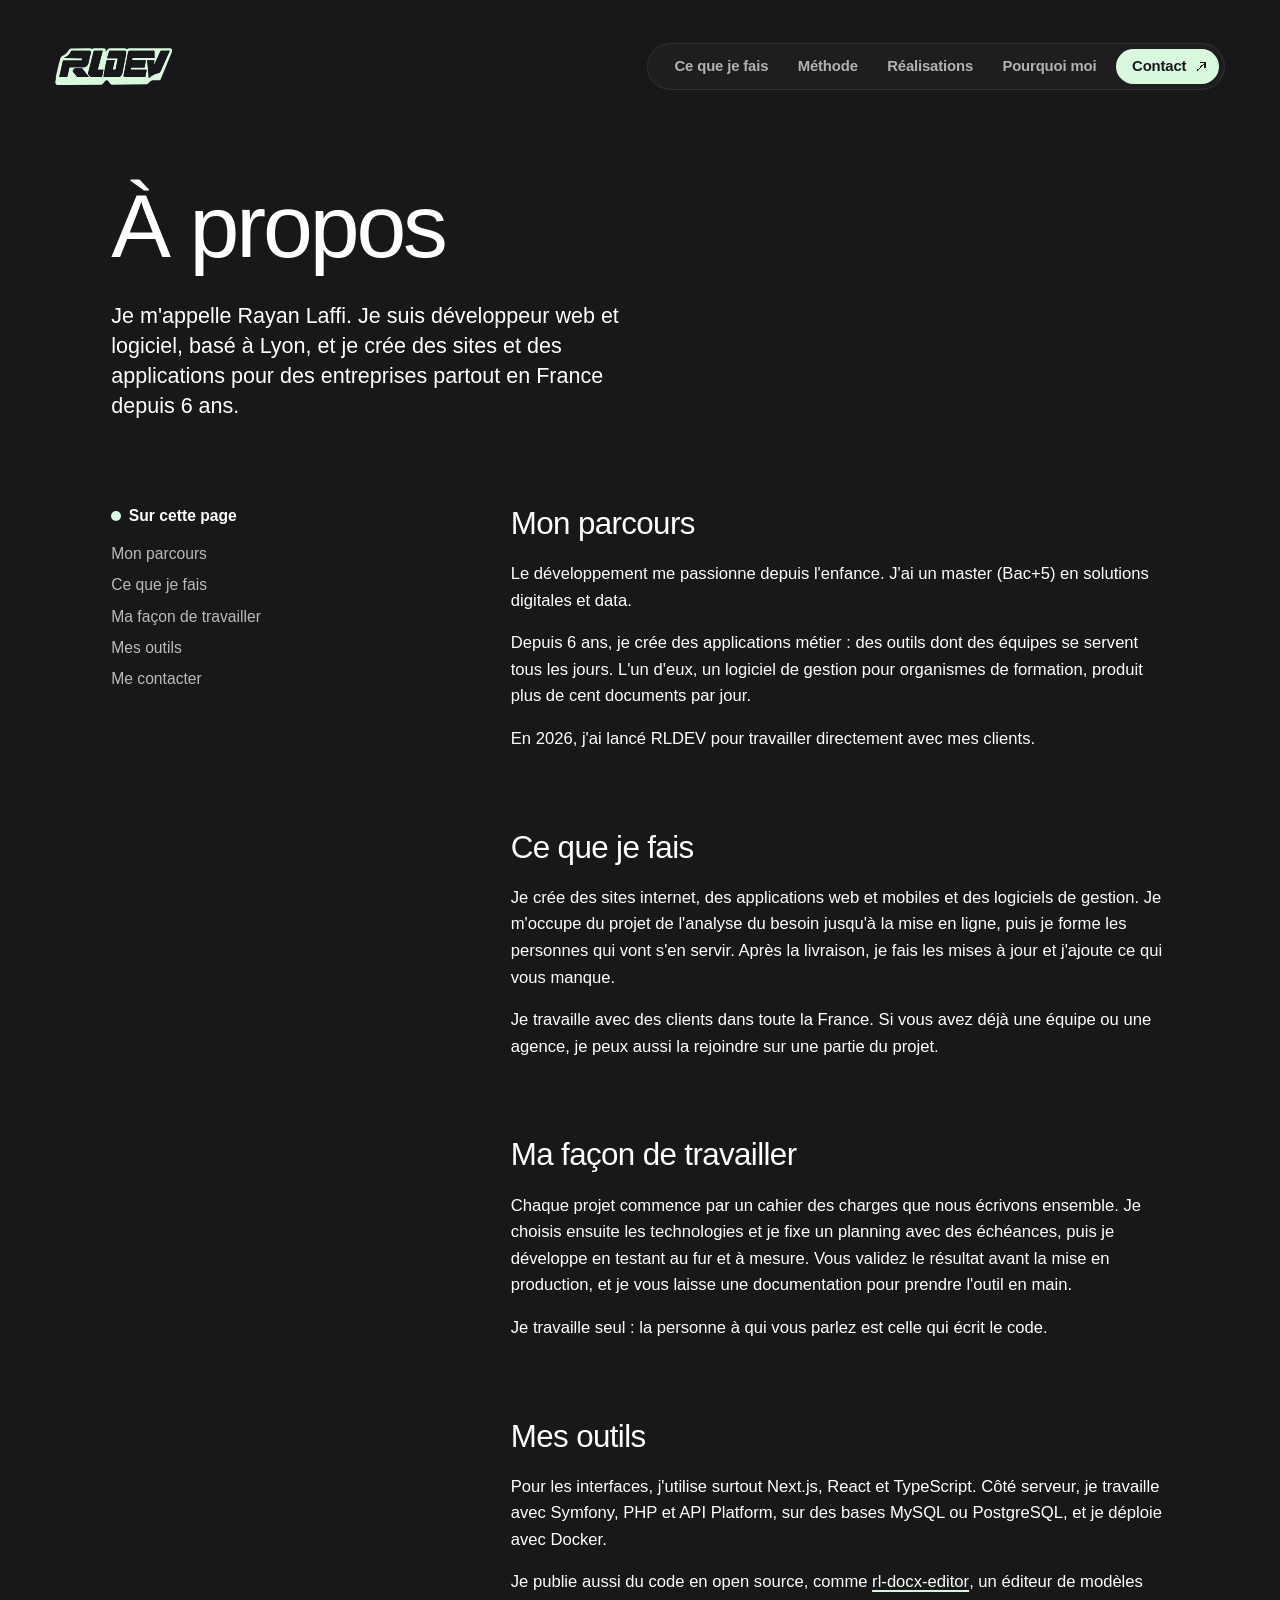
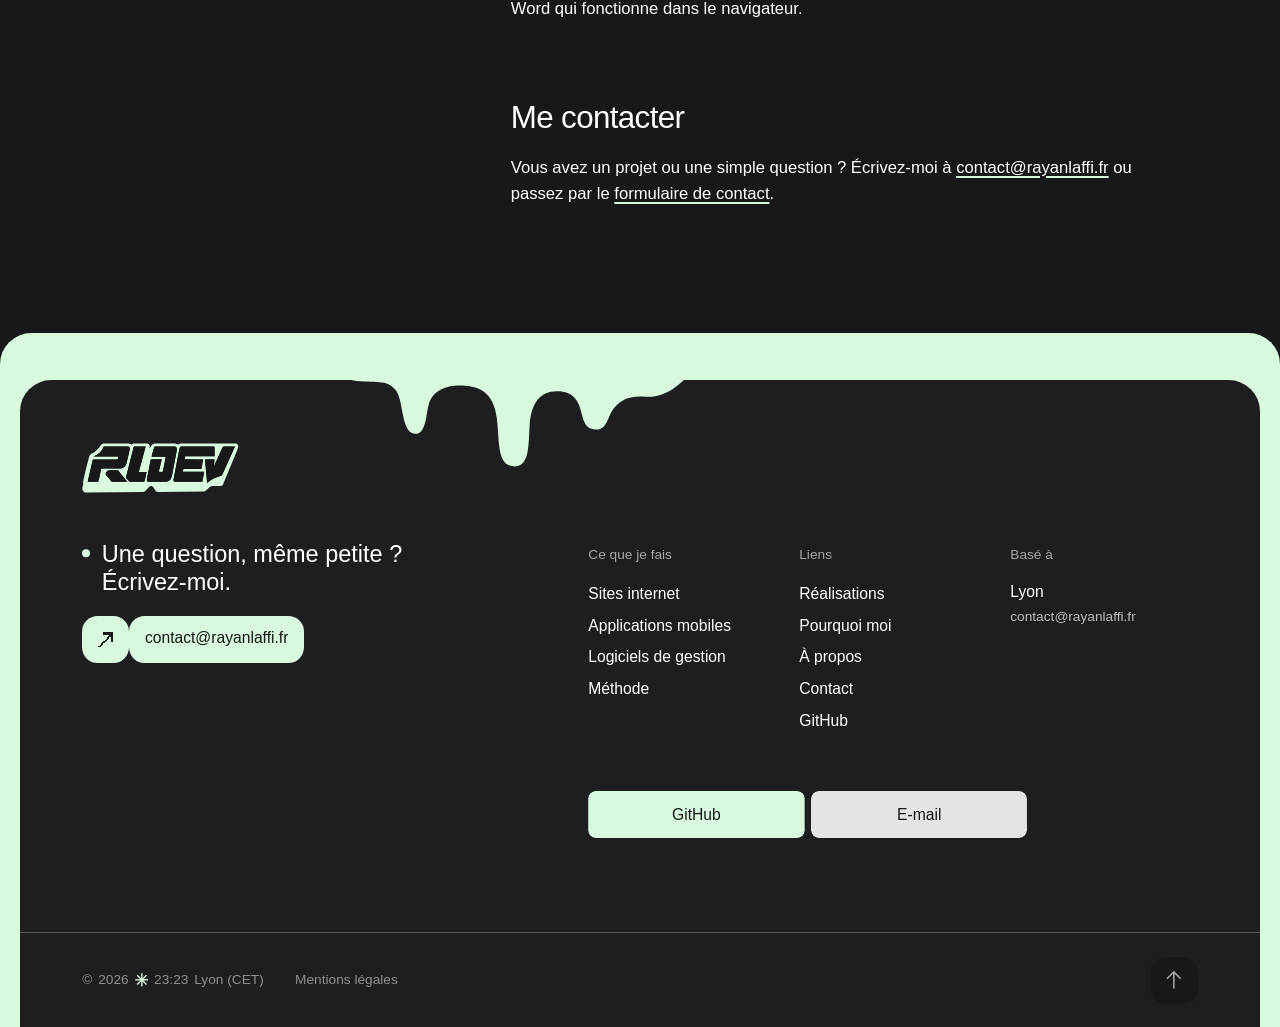
==== commit d8a7639d: "Réalisations : nouvelle image pour O Daba" ====
--- a/a-propos.html
+++ b/a-propos.html
@@ -1 +1 @@
-<!doctype html> <html lang="fr"><head><meta charset="utf-8"><meta http-equiv="Content-Security-Policy" content="default-src 'self'; script-src 'self'; style-src 'self' 'unsafe-inline' https://fonts.googleapis.com; font-src 'self' https://fonts.gstatic.com; img-src 'self' data:; connect-src 'self'; manifest-src 'self'; media-src 'self'; object-src 'none'; base-uri 'self'; form-action 'self' mailto:; upgrade-insecure-requests"><meta name="viewport" content="width=device-width, initial-scale=1"><title>À propos de Rayan Laffi, développeur web à Lyon | RLDEV</title><meta name="description" content="Rayan Laffi, développeur web et logiciel à Lyon, crée des sites et des applications pour des entreprises partout en France depuis 6 ans. Son parcours, son métier, sa méthode et ses outils."><meta name="robots" content="index, follow"><meta name="author" content="Rayan Laffi"><link rel="canonical" href="https://rayanlaffi.fr/a-propos.html"><meta name="theme-color" content="#18181A"><link rel="icon" href="favicon.ico" sizes="32x32"><link rel="icon" href="assets/monogramme-rl-vert.svg" type="image/svg+xml"><link rel="apple-touch-icon" href="apple-touch-icon.png"><link rel="manifest" href="site.webmanifest"><meta property="og:type" content="profile"><meta property="og:locale" content="fr_FR"><meta property="og:site_name" content="RLDEV"><meta property="og:url" content="https://rayanlaffi.fr/a-propos.html"><meta property="og:title" content="À propos de Rayan Laffi, développeur web à Lyon | RLDEV"><meta property="og:description" content="Développeur web et logiciel basé à Lyon, je crée des sites et des applications pour des entreprises partout en France depuis 6 ans. Mon parcours, ma méthode et mes outils."><meta property="og:image" content="https://rayanlaffi.fr/og-image.png"><meta property="og:image:type" content="image/png"><meta property="og:image:width" content="1200"><meta property="og:image:height" content="630"><meta property="og:image:alt" content="Logo RLDEV sur fond sombre, avec le texte « Rayan Laffi, développeur web indépendant à Lyon »"><meta name="twitter:card" content="summary_large_image"><meta name="twitter:title" content="À propos de Rayan Laffi, développeur web à Lyon | RLDEV"><meta name="twitter:description" content="Développeur web et logiciel basé à Lyon, je crée des sites et des applications pour des entreprises partout en France depuis 6 ans. Mon parcours, ma méthode et mes outils."><meta name="twitter:image" content="https://rayanlaffi.fr/og-image.png"><meta name="twitter:image:alt" content="Logo RLDEV sur fond sombre, avec le texte « Rayan Laffi, développeur web indépendant à Lyon »"><script type="application/ld+json">{"@context":"https://schema.org","@graph":[{"@type":"AboutPage","@id":"https://rayanlaffi.fr/a-propos.html#page","url":"https://rayanlaffi.fr/a-propos.html","name":"À propos de Rayan Laffi, développeur web à Lyon | RLDEV","description":"Rayan Laffi, développeur web et logiciel à Lyon, crée des sites et des applications pour des entreprises partout en France depuis 6 ans. Son parcours, son métier, sa méthode et ses outils.","inLanguage":"fr-FR","dateModified":"2026-11-22","isPartOf":{"@type":"WebSite","@id":"https://rayanlaffi.fr/#website","url":"https://rayanlaffi.fr/","name":"RLDEV"},"publisher":{"@type":"ProfessionalService","@id":"https://rayanlaffi.fr/#entreprise","name":"RLDEV","url":"https://rayanlaffi.fr/"},"mainEntity":{"@type":"Person","@id":"https://rayanlaffi.fr/#rayan","name":"Rayan Laffi","jobTitle":"Développeur web et logiciel","url":"https://rayanlaffi.fr/a-propos.html","email":"mailto:contact@rayanlaffi.fr","sameAs":["https://github.com/Rayanlaffi1"],"worksFor":{"@id":"https://rayanlaffi.fr/#entreprise"},"hasCredential":{"@type":"EducationalOccupationalCredential","credentialCategory":"degree","name":"Master (Bac+5) Solutions digitales et data"},"knowsAbout":["Développement web","Applications mobiles","Logiciels de gestion","Next.js","React","TypeScript","Symfony","PHP","API Platform","MySQL","PostgreSQL","Docker"]},"breadcrumb":{"@id":"https://rayanlaffi.fr/a-propos.html#fil"}},{"@type":"BreadcrumbList","@id":"https://rayanlaffi.fr/a-propos.html#fil","itemListElement":[{"@type":"ListItem","position":1,"name":"Accueil","item":"https://rayanlaffi.fr/"},{"@type":"ListItem","position":2,"name":"À propos","item":"https://rayanlaffi.fr/a-propos.html"}]}]}</script><link rel="preconnect" href="https://fonts.googleapis.com"><link rel="preconnect" href="https://fonts.gstatic.com" crossorigin><link rel="stylesheet" href="https://fonts.googleapis.com/css2?family=Caveat:wght@500&family=Commissioner:wght,FLAR@250..300,100&family=Instrument+Sans:wght@400;500;600&family=Manrope:wght@300;400;800&family=Sofia+Sans+Extra+Condensed:wght@800&display=swap"><link rel="stylesheet" href="assets/site.74933461a5.css"></head><body class="legal-page"> <a class="skip-link" href="#main">Aller au contenu</a> <header class="nav" data-nav> <div class="nav__bar"> <a class="nav__logo" href="index.html"> <svg class="logo-rldev" viewBox="42 204 1461 465" role="img" aria-label="RLDEV" focusable="false"><path fill="currentColor" fill-rule="evenodd" d="M46,640 L56,657 L72,665 L614,662 L631,654 L671,609 L681,604 L690,604 L704,613 L731,653 L747,660 L1184,656 L1196,650 L1228,618 L1246,608 L1257,605 L1338,605 L1349,601 L1355,595 L1492,264 L1499,239 L1498,227 L1490,214 L1477,208 L961,208 L951,211 L939,219 L911,208 L718,208 L700,216 L670,255 L674,234 L672,224 L665,214 L652,208 L520,208 L501,217 L477,208 L240,209 L226,216 L218,224 L201,248 L176,275 L160,287 L126,306 L110,327 L80,441 L53,560 L52,582 L54,587 L46,622 Z M961,240 L968,237 L1273,237 L1278,241 L1279,328 L1006,328 L1004,331 L1000,353 L1003,356 L1171,357 L1157,441 L1153,447 L990,447 L987,449 L984,463 L984,473 L1178,473 L1181,477 L1164,566 L906,566 L897,559 L895,548 L951,256 L955,246 Z M486,245 L488,263 L456,398 L448,414 L433,430 L420,438 L405,442 L224,442 L220,449 L202,532 L192,566 L95,565 L141,364 L145,359 L369,359 L377,351 L380,337 L378,330 L150,329 L182,314 L204,298 L227,272 L243,240 L248,237 L472,237 L481,240 Z M722,237 L905,237 L915,239 L925,248 L927,254 L926,274 L879,519 L865,546 L853,557 L841,563 L826,566 L656,566 L647,558 L647,543 L681,369 L686,355 L786,356 L758,473 L790,474 L797,467 L823,334 L821,332 L692,332 L693,321 L715,243 Z M1469,237 L1347,508 L1280,531 L1245,550 L1209,576 L1189,357 L1277,356 L1273,422 L1353,244 L1362,237 Z M529,237 L633,237 L635,239 L573,470 L575,474 L644,475 L632,535 L623,566 L485,566 L453,528 L453,520 L524,241 Z M264,488 L276,468 L291,457 L377,457 L464,565 L319,566 L263,497 Z"/><path class="logo-rldev__ink" d="M961,240 L968,237 L1273,237 L1278,241 L1279,328 L1006,328 L1004,331 L1000,353 L1003,356 L1171,357 L1157,441 L1153,447 L990,447 L987,449 L984,463 L984,473 L1178,473 L1181,477 L1164,566 L906,566 L897,559 L895,548 L951,256 L955,246 Z M486,245 L488,263 L456,398 L448,414 L433,430 L420,438 L405,442 L224,442 L220,449 L202,532 L192,566 L95,565 L141,364 L145,359 L369,359 L377,351 L380,337 L378,330 L150,329 L182,314 L204,298 L227,272 L243,240 L248,237 L472,237 L481,240 Z M722,237 L905,237 L915,239 L925,248 L927,254 L926,274 L879,519 L865,546 L853,557 L841,563 L826,566 L656,566 L647,558 L647,543 L681,369 L686,355 L786,356 L758,473 L790,474 L797,467 L823,334 L821,332 L692,332 L693,321 L715,243 Z M1469,237 L1347,508 L1280,531 L1245,550 L1209,576 L1189,357 L1277,356 L1273,422 L1353,244 L1362,237 Z M529,237 L633,237 L635,239 L573,470 L575,474 L644,475 L632,535 L623,566 L485,566 L453,528 L453,520 L524,241 Z M264,488 L276,468 L291,457 L377,457 L464,565 L319,566 L263,497 Z"/></svg> </a> <nav class="nav__links-wrap pmenu" aria-label="Navigation principale" data-pmenu-nav> <span class="pmenu__goutte" aria-hidden="true"></span> <ul class="pmenu__liste"> <li class="pmenu__item" data-pmenu> <button class="pmenu__lien" type="button" aria-expanded="false" aria-controls="pmenu-services" data-pmenu-cible="services">Ce que je fais</button> <div class="pmenu__tiroir" id="pmenu-services"> <ul class="pmenu__carte"> <li style="--i:0"><a class="pmenu__entree" href="index.html#services"><span class="pmenu__forme" aria-hidden="true"><svg viewBox="0 0 100 100" focusable="false"><g fill="currentColor"><path d="M3 3H25A24 24 0 0 1 49 27V49H27A24 24 0 0 1 3 25Z"/><path transform="matrix(-1 0 0 1 100 0)" d="M3 3H25A24 24 0 0 1 49 27V49H27A24 24 0 0 1 3 25Z"/><path transform="matrix(1 0 0 -1 0 100)" d="M3 3H25A24 24 0 0 1 49 27V49H27A24 24 0 0 1 3 25Z"/><path transform="rotate(180 50 50)" d="M3 3H25A24 24 0 0 1 49 27V49H27A24 24 0 0 1 3 25Z"/></g></svg></span><span class="pmenu__texte"><span class="pmenu__nom">Sites internet</span><span class="pmenu__desc">Le site qui présente votre activité</span></span></a></li> <li style="--i:1"><a class="pmenu__entree" href="index.html#services"><span class="pmenu__forme" aria-hidden="true"><svg viewBox="0 0 100 100" focusable="false"><path fill="currentColor" d="M66 3V34A40 40 0 0 1 97 66H66A40 40 0 0 1 34 97V66A40 40 0 0 1 3 34H34A40 40 0 0 1 66 3Z"/></svg></span><span class="pmenu__texte"><span class="pmenu__nom">Applications mobiles</span><span class="pmenu__desc">Pour iPhone et pour Android</span></span></a></li> <li style="--i:2"><a class="pmenu__entree" href="index.html#services"><span class="pmenu__forme" aria-hidden="true"><svg viewBox="0 0 100 100" focusable="false"><g fill="currentColor"><rect x="43" y="3" width="14" height="94"/><rect x="43" y="3" width="14" height="94" transform="rotate(45 50 50)"/><rect x="43" y="3" width="14" height="94" transform="rotate(90 50 50)"/><rect x="43" y="3" width="14" height="94" transform="rotate(135 50 50)"/></g></svg></span><span class="pmenu__texte"><span class="pmenu__nom">Logiciels de gestion</span><span class="pmenu__desc">Construits autour de votre métier</span></span></a></li> </ul> </div> </li> <li class="pmenu__item"><a class="pmenu__lien" href="index.html#vision" data-pmenu-cible="vision">Méthode</a></li> <li class="pmenu__item" data-pmenu> <button class="pmenu__lien" type="button" aria-expanded="false" aria-controls="pmenu-projets" data-pmenu-cible="projets">Réalisations</button> <div class="pmenu__tiroir" id="pmenu-projets"> <ul class="pmenu__carte"> <li style="--i:0"><a class="pmenu__entree" href="index.html#projets"><span class="pmenu__forme pmenu__forme--projet" style="--tint:#FDCC02;--clip:var(--rg-clip-fleur)" aria-hidden="true"></span><span class="pmenu__texte"><span class="pmenu__nom">O Daba</span><span class="pmenu__desc">Site vitrine, Vénissieux</span></span></a></li> <li style="--i:1"><a class="pmenu__entree" href="index.html#projets"><span class="pmenu__forme pmenu__forme--projet" style="--tint:#3281A9;--clip:var(--rg-clip-carre)" aria-hidden="true"></span><span class="pmenu__texte"><span class="pmenu__nom">Formaness</span><span class="pmenu__desc">Site de présentation</span></span></a></li> <li style="--i:2" hidden><a class="pmenu__entree" href="index.html#projets"><span class="pmenu__forme pmenu__forme--projet" style="--tint:#234F1A;--clip:var(--rg-clip-etoile)" aria-hidden="true"></span><span class="pmenu__texte"><span class="pmenu__nom">Comptoir des Saveurs</span><span class="pmenu__desc">Site vitrine, Lyon</span></span></a></li> </ul> </div> </li> <li class="pmenu__item"><a class="pmenu__lien" href="index.html#pourquoi" data-pmenu-cible="pourquoi">Pourquoi moi</a></li> <li class="pmenu__item"><a class="pmenu__contact" href="index.html#contact" data-pmenu-cible="contact"><span>Contact</span><span class="pmenu__fleche-boite"><svg class="pmenu__fleche" viewBox="-2 -2 16 16" aria-hidden="true" focusable="false" shape-rendering="crispEdges"><g fill="currentColor"><rect x="4" y="0" width="8" height="2"/><rect x="9" y="2" width="3" height="1"/><rect x="8" y="3" width="4" height="1"/><rect x="7" y="4" width="2" height="1"/><rect x="10" y="4" width="2" height="4"/><rect x="6" y="5" width="2" height="1"/><rect x="5" y="6" width="2" height="1"/><rect x="4" y="7" width="2" height="1"/><rect x="3" y="8" width="2" height="1"/><rect x="2" y="9" width="2" height="1"/><rect x="1" y="10" width="2" height="1"/><rect x="0" y="11" width="2" height="1"/></g></svg></span></a></li> </ul> </nav> <div class="pmob" data-pmob> <button class="pmob__pilule" type="button" aria-expanded="false" aria-controls="pmob-panneau" data-pmob-ouvrir> <span class="pmob__goutte" aria-hidden="true"></span><span>Menu</span> </button> <div class="pmob__panneau" id="pmob-panneau" role="dialog" aria-modal="true" aria-label="Menu" hidden> <div class="pmob__tete"> <a class="pmob__logo" href="index.html#accueil" aria-label="RLDEV, accueil" data-pmob-logo></a> <button class="pmob__retour" type="button" data-pmob-retour hidden><svg class="pmob__chevron" viewBox="0 0 6 10" aria-hidden="true" focusable="false" shape-rendering="crispEdges"><path fill="currentColor" d="M0 0h2v2H0zM2 2h2v2H2zM4 4h2v2H4zM2 6h2v2H2zM0 8h2v2H0z"/></svg><span data-pmob-retour-texte>Retour</span></button> <button class="pmob__fermer" type="button" data-pmob-fermer><span>Fermer</span><svg viewBox="0 0 7 7" aria-hidden="true" focusable="false" shape-rendering="crispEdges"><path fill="currentColor" d="M0 0h1v1H0zM6 0h1v1H6zM1 1h1v1H1zM5 1h1v1H5zM2 2h1v1H2zM4 2h1v1H4zM3 3h1v1H3zM2 4h1v1H2zM4 4h1v1H4zM1 5h1v1H1zM5 5h1v1H5zM0 6h1v1H0zM6 6h1v1H6z"/></svg></button> </div> <div class="pmob__vues" data-pmob-vues> <ul class="pmob__vue" data-pmob-vue="racine"> <li style="--i:0"><button class="pmob__lien" type="button" data-pmob-vers="services" data-pmenu-cible="services">Ce que je fais<svg class="pmob__chevron" viewBox="0 0 6 10" aria-hidden="true" focusable="false" shape-rendering="crispEdges"><path fill="currentColor" d="M0 0h2v2H0zM2 2h2v2H2zM4 4h2v2H4zM2 6h2v2H2zM0 8h2v2H0z"/></svg></button></li> <li style="--i:1"><a class="pmob__lien" href="index.html#vision" data-pmenu-cible="vision">Méthode</a></li> <li style="--i:2"><button class="pmob__lien" type="button" data-pmob-vers="projets" data-pmenu-cible="projets">Réalisations<svg class="pmob__chevron" viewBox="0 0 6 10" aria-hidden="true" focusable="false" shape-rendering="crispEdges"><path fill="currentColor" d="M0 0h2v2H0zM2 2h2v2H2zM4 4h2v2H4zM2 6h2v2H2zM0 8h2v2H0z"/></svg></button></li> <li style="--i:3"><a class="pmob__lien" href="index.html#pourquoi" data-pmenu-cible="pourquoi">Pourquoi moi</a></li> </ul> <ul class="pmob__vue" data-pmob-vue="services" aria-label="Ce que je fais" hidden> <li style="--i:0"><a class="pmenu__entree" href="index.html#services"><span class="pmenu__forme" aria-hidden="true"><svg viewBox="0 0 100 100" focusable="false"><g fill="currentColor"><path d="M3 3H25A24 24 0 0 1 49 27V49H27A24 24 0 0 1 3 25Z"/><path transform="matrix(-1 0 0 1 100 0)" d="M3 3H25A24 24 0 0 1 49 27V49H27A24 24 0 0 1 3 25Z"/><path transform="matrix(1 0 0 -1 0 100)" d="M3 3H25A24 24 0 0 1 49 27V49H27A24 24 0 0 1 3 25Z"/><path transform="rotate(180 50 50)" d="M3 3H25A24 24 0 0 1 49 27V49H27A24 24 0 0 1 3 25Z"/></g></svg></span><span class="pmenu__texte"><span class="pmenu__nom">Sites internet</span><span class="pmenu__desc">Le site qui présente votre activité</span></span></a></li> <li style="--i:1"><a class="pmenu__entree" href="index.html#services"><span class="pmenu__forme" aria-hidden="true"><svg viewBox="0 0 100 100" focusable="false"><path fill="currentColor" d="M66 3V34A40 40 0 0 1 97 66H66A40 40 0 0 1 34 97V66A40 40 0 0 1 3 34H34A40 40 0 0 1 66 3Z"/></svg></span><span class="pmenu__texte"><span class="pmenu__nom">Applications mobiles</span><span class="pmenu__desc">Pour iPhone et pour Android</span></span></a></li> <li style="--i:2"><a class="pmenu__entree" href="index.html#services"><span class="pmenu__forme" aria-hidden="true"><svg viewBox="0 0 100 100" focusable="false"><g fill="currentColor"><rect x="43" y="3" width="14" height="94"/><rect x="43" y="3" width="14" height="94" transform="rotate(45 50 50)"/><rect x="43" y="3" width="14" height="94" transform="rotate(90 50 50)"/><rect x="43" y="3" width="14" height="94" transform="rotate(135 50 50)"/></g></svg></span><span class="pmenu__texte"><span class="pmenu__nom">Logiciels de gestion</span><span class="pmenu__desc">Construits autour de votre métier</span></span></a></li> </ul> <ul class="pmob__vue" data-pmob-vue="projets" aria-label="Réalisations" hidden> <li style="--i:0"><a class="pmenu__entree" href="index.html#projets"><span class="pmenu__forme pmenu__forme--projet" style="--tint:#FDCC02;--clip:var(--rg-clip-fleur)" aria-hidden="true"></span><span class="pmenu__texte"><span class="pmenu__nom">O Daba</span><span class="pmenu__desc">Site vitrine, Vénissieux</span></span></a></li> <li style="--i:1"><a class="pmenu__entree" href="index.html#projets"><span class="pmenu__forme pmenu__forme--projet" style="--tint:#3281A9;--clip:var(--rg-clip-carre)" aria-hidden="true"></span><span class="pmenu__texte"><span class="pmenu__nom">Formaness</span><span class="pmenu__desc">Site de présentation</span></span></a></li> <li style="--i:2" hidden><a class="pmenu__entree" href="index.html#projets"><span class="pmenu__forme pmenu__forme--projet" style="--tint:#234F1A;--clip:var(--rg-clip-etoile)" aria-hidden="true"></span><span class="pmenu__texte"><span class="pmenu__nom">Comptoir des Saveurs</span><span class="pmenu__desc">Site vitrine, Lyon</span></span></a></li> </ul> </div> <a class="pmob__contact" href="index.html#contact"><span>Contact</span><span class="pmenu__fleche-boite"><svg class="pmenu__fleche" viewBox="-2 -2 16 16" aria-hidden="true" focusable="false" shape-rendering="crispEdges"><g fill="currentColor"><rect x="4" y="0" width="8" height="2"/><rect x="9" y="2" width="3" height="1"/><rect x="8" y="3" width="4" height="1"/><rect x="7" y="4" width="2" height="1"/><rect x="10" y="4" width="2" height="4"/><rect x="6" y="5" width="2" height="1"/><rect x="5" y="6" width="2" height="1"/><rect x="4" y="7" width="2" height="1"/><rect x="3" y="8" width="2" height="1"/><rect x="2" y="9" width="2" height="1"/><rect x="1" y="10" width="2" height="1"/><rect x="0" y="11" width="2" height="1"/></g></svg></span></a> </div> </div> </div> </header> <main id="main" class="legal"> <div class="legal__frame"> <header class="legal__head"> <h1 class="legal__title">À propos</h1> <p class="legal__lead">Je m'appelle Rayan Laffi. Je suis développeur web et logiciel, basé à Lyon, et je crée des sites et des applications pour des entreprises partout en France depuis 6 ans.</p> </header> <nav class="legal__toc" aria-labelledby="legal-toc-title"> <p class="legal__toc-title" id="legal-toc-title">Sur cette page</p> <ul class="legal__toc-list"> <li><a class="legal__toc-link" href="#parcours">Mon parcours</a></li> <li><a class="legal__toc-link" href="#metier">Ce que je fais</a></li> <li><a class="legal__toc-link" href="#methode">Ma façon de travailler</a></li> <li><a class="legal__toc-link" href="#outils">Mes outils</a></li> <li><a class="legal__toc-link" href="#ecrire">Me contacter</a></li> </ul> </nav> <div class="legal__body"> <section class="legal__section" id="parcours" aria-labelledby="parcours-title"> <h2 class="legal__h2" id="parcours-title">Mon parcours</h2> <p>Le développement me passionne depuis l'enfance. J'ai un master (Bac+5) en solutions digitales et data.</p> <p>Depuis 6 ans, je crée des applications métier : des outils dont des équipes se servent tous les jours. L'un d'eux, un logiciel de gestion pour organismes de formation, produit plus de cent documents par jour.</p> <p>En 2026, j'ai lancé RLDEV pour travailler directement avec mes clients.</p> </section> <section class="legal__section" id="metier" aria-labelledby="metier-title"> <h2 class="legal__h2" id="metier-title">Ce que je fais</h2> <p>Je crée des sites internet, des applications web et mobiles et des logiciels de gestion. Je m'occupe du projet de l'analyse du besoin jusqu'à la mise en ligne, puis je forme les personnes qui vont s'en servir. Après la livraison, je fais les mises à jour et j'ajoute ce qui vous manque.</p> <p>Je travaille avec des clients dans toute la France. Si vous avez déjà une équipe ou une agence, je peux aussi la rejoindre sur une partie du projet.</p> </section> <section class="legal__section" id="methode" aria-labelledby="methode-title"> <h2 class="legal__h2" id="methode-title">Ma façon de travailler</h2> <p>Chaque projet commence par un cahier des charges que nous écrivons ensemble. Je choisis ensuite les technologies et je fixe un planning avec des échéances, puis je développe en testant au fur et à mesure. Vous validez le résultat avant la mise en production, et je vous laisse une documentation pour prendre l'outil en main.</p> <p>Je travaille seul : la personne à qui vous parlez est celle qui écrit le code.</p> </section> <section class="legal__section" id="outils" aria-labelledby="outils-title"> <h2 class="legal__h2" id="outils-title">Mes outils</h2> <p>Pour les interfaces, j'utilise surtout Next.js, React et TypeScript. Côté serveur, je travaille avec Symfony, PHP et API Platform, sur des bases MySQL ou PostgreSQL, et je déploie avec Docker.</p> <p>Je publie aussi du code en open source, comme <a class="legal__link" href="https://github.com/Rayanlaffi1/rl-docx-editor" target="_blank" rel="noopener">rl-docx-editor<span class="visually-hidden"> (s'ouvre dans un nouvel onglet)</span></a>, un éditeur de modèles Word qui fonctionne dans le navigateur.</p> </section> <section class="legal__section" id="ecrire" aria-labelledby="ecrire-title"> <h2 class="legal__h2" id="ecrire-title">Me contacter</h2> <p>Vous avez un projet ou une simple question ? Écrivez-moi à <a class="legal__link" href="mailto:contact@rayanlaffi.fr">contact@rayanlaffi.fr</a> ou passez par le <a class="legal__link" href="index.html#contact">formulaire de contact</a>.</p> </section> </div> </div> </main> <footer class="footer" id="pied"> <div class="footer__panel"> <svg class="footer__drip" viewBox="0 0 600 175" aria-hidden="true" focusable="false"><path fill="currentColor" d="M0 0C20 0 30 38 60 44C95 50 110 40 125 60C135 75 132 118 150 122C168 126 168 95 172 80C178 58 200 50 225 52C255 54 268 70 272 100C276 135 272 168 296 170C320 172 318 140 320 110C322 78 335 60 360 60C385 60 392 75 396 92C400 108 404 116 418 116C434 116 434 96 444 84C456 70 470 66 490 68C520 70 540 50 560 30C575 14 585 0 600 0Z"/></svg> <div class="footer__top"> <div class="footer__news"> <a class="footer__logo" href="index.html"> <svg class="logo-rldev" viewBox="42 204 1461 465" role="img" aria-label="RLDEV" focusable="false"><path fill="currentColor" fill-rule="evenodd" d="M46,640 L56,657 L72,665 L614,662 L631,654 L671,609 L681,604 L690,604 L704,613 L731,653 L747,660 L1184,656 L1196,650 L1228,618 L1246,608 L1257,605 L1338,605 L1349,601 L1355,595 L1492,264 L1499,239 L1498,227 L1490,214 L1477,208 L961,208 L951,211 L939,219 L911,208 L718,208 L700,216 L670,255 L674,234 L672,224 L665,214 L652,208 L520,208 L501,217 L477,208 L240,209 L226,216 L218,224 L201,248 L176,275 L160,287 L126,306 L110,327 L80,441 L53,560 L52,582 L54,587 L46,622 Z M961,240 L968,237 L1273,237 L1278,241 L1279,328 L1006,328 L1004,331 L1000,353 L1003,356 L1171,357 L1157,441 L1153,447 L990,447 L987,449 L984,463 L984,473 L1178,473 L1181,477 L1164,566 L906,566 L897,559 L895,548 L951,256 L955,246 Z M486,245 L488,263 L456,398 L448,414 L433,430 L420,438 L405,442 L224,442 L220,449 L202,532 L192,566 L95,565 L141,364 L145,359 L369,359 L377,351 L380,337 L378,330 L150,329 L182,314 L204,298 L227,272 L243,240 L248,237 L472,237 L481,240 Z M722,237 L905,237 L915,239 L925,248 L927,254 L926,274 L879,519 L865,546 L853,557 L841,563 L826,566 L656,566 L647,558 L647,543 L681,369 L686,355 L786,356 L758,473 L790,474 L797,467 L823,334 L821,332 L692,332 L693,321 L715,243 Z M1469,237 L1347,508 L1280,531 L1245,550 L1209,576 L1189,357 L1277,356 L1273,422 L1353,244 L1362,237 Z M529,237 L633,237 L635,239 L573,470 L575,474 L644,475 L632,535 L623,566 L485,566 L453,528 L453,520 L524,241 Z M264,488 L276,468 L291,457 L377,457 L464,565 L319,566 L263,497 Z"/><path class="logo-rldev__ink" d="M961,240 L968,237 L1273,237 L1278,241 L1279,328 L1006,328 L1004,331 L1000,353 L1003,356 L1171,357 L1157,441 L1153,447 L990,447 L987,449 L984,463 L984,473 L1178,473 L1181,477 L1164,566 L906,566 L897,559 L895,548 L951,256 L955,246 Z M486,245 L488,263 L456,398 L448,414 L433,430 L420,438 L405,442 L224,442 L220,449 L202,532 L192,566 L95,565 L141,364 L145,359 L369,359 L377,351 L380,337 L378,330 L150,329 L182,314 L204,298 L227,272 L243,240 L248,237 L472,237 L481,240 Z M722,237 L905,237 L915,239 L925,248 L927,254 L926,274 L879,519 L865,546 L853,557 L841,563 L826,566 L656,566 L647,558 L647,543 L681,369 L686,355 L786,356 L758,473 L790,474 L797,467 L823,334 L821,332 L692,332 L693,321 L715,243 Z M1469,237 L1347,508 L1280,531 L1245,550 L1209,576 L1189,357 L1277,356 L1273,422 L1353,244 L1362,237 Z M529,237 L633,237 L635,239 L573,470 L575,474 L644,475 L632,535 L623,566 L485,566 L453,528 L453,520 L524,241 Z M264,488 L276,468 L291,457 L377,457 L464,565 L319,566 L263,497 Z"/></svg> </a> <h2 class="footer__news-title"><span class="footer__news-dot" aria-hidden="true"></span>Une question, même petite ? Écrivez-moi.</h2> <div class="form form--mail"> <a class="btn btn--violet btn--survol-noir form__submit" data-btn data-magnet href="mailto:contact@rayanlaffi.fr"> <span class="btn__icon" aria-hidden="true"><svg class="btn__cube" viewBox="-2 -2 16 16" focusable="false" shape-rendering="crispEdges"><g fill="currentColor"><rect x="4" y="0" width="8" height="1"/><rect x="4" y="1" width="8" height="1"/><rect x="9" y="2" width="3" height="1"/><rect x="8" y="3" width="4" height="1"/><rect x="7" y="4" width="2" height="1"/><rect x="10" y="4" width="2" height="1"/><rect x="6" y="5" width="2" height="1"/><rect x="10" y="5" width="2" height="1"/><rect x="5" y="6" width="2" height="1"/><rect x="10" y="6" width="2" height="1"/><rect x="4" y="7" width="2" height="1"/><rect x="10" y="7" width="2" height="1"/><rect x="3" y="8" width="2" height="1"/><rect x="2" y="9" width="2" height="1"/><rect x="1" y="10" width="2" height="1"/><rect x="0" y="11" width="2" height="1"/></g></svg></span> <span class="btn__label"><span class="btn__mask"><span class="btn__text" data-btn-text>contact@rayanlaffi.fr</span></span></span> <span class="btn__icon-hover" aria-hidden="true"><svg class="btn__cube" viewBox="0 -2.5 17 17" focusable="false" shape-rendering="crispEdges"><g fill="currentColor"><rect x="1" y="0" width="15" height="1"/><rect x="0" y="1" width="1" height="1"/><rect x="3" y="1" width="11" height="1"/><rect x="16" y="1" width="1" height="1"/><rect x="0" y="2" width="3" height="1"/><rect x="5" y="2" width="7" height="1"/><rect x="14" y="2" width="3" height="1"/><rect x="0" y="3" width="5" height="1"/><rect x="7" y="3" width="3" height="1"/><rect x="12" y="3" width="5" height="1"/><rect x="0" y="4" width="7" height="1"/><rect x="10" y="4" width="7" height="1"/><rect x="0" y="5" width="17" height="1"/><rect x="0" y="6" width="17" height="1"/><rect x="0" y="7" width="17" height="1"/><rect x="0" y="8" width="5" height="1"/><rect x="7" y="8" width="3" height="1"/><rect x="12" y="8" width="5" height="1"/><rect x="0" y="9" width="3" height="1"/><rect x="5" y="9" width="7" height="1"/><rect x="14" y="9" width="3" height="1"/><rect x="0" y="10" width="1" height="1"/><rect x="3" y="10" width="11" height="1"/><rect x="16" y="10" width="1" height="1"/><rect x="1" y="11" width="15" height="1"/></g></svg></span> </a> </div> </div> <div class="footer__nav"> <div class="footer__cols"> <nav class="footer__col" aria-labelledby="f-services"> <h3 class="footer__col-title" id="f-services">Ce que je fais</h3> <ul class="footer__list"> <li><a class="footer-link" data-footer-link href="index.html#services"><span class="footer-link__wrap"><span class="footer-link__dot" aria-hidden="true"></span>Sites internet</span></a></li> <li><a class="footer-link" data-footer-link href="index.html#services"><span class="footer-link__wrap"><span class="footer-link__dot" aria-hidden="true"></span>Applications mobiles</span></a></li> <li><a class="footer-link" data-footer-link href="index.html#services"><span class="footer-link__wrap"><span class="footer-link__dot" aria-hidden="true"></span>Logiciels de gestion</span></a></li> <li><a class="footer-link" data-footer-link href="index.html#vision"><span class="footer-link__wrap"><span class="footer-link__dot" aria-hidden="true"></span>Méthode</span></a></li> </ul> </nav> <nav class="footer__col" aria-labelledby="f-liens"> <h3 class="footer__col-title" id="f-liens">Liens</h3> <ul class="footer__list"> <li><a class="footer-link" data-footer-link href="index.html#projets"><span class="footer-link__wrap"><span class="footer-link__dot" aria-hidden="true"></span>Réalisations</span></a></li> <li><a class="footer-link" data-footer-link href="index.html#pourquoi"><span class="footer-link__wrap"><span class="footer-link__dot" aria-hidden="true"></span>Pourquoi moi</span></a></li> <li><a class="footer-link" data-footer-link href="a-propos.html" aria-current="page"><span class="footer-link__wrap"><span class="footer-link__dot" aria-hidden="true"></span>À propos</span></a></li> <li><a class="footer-link" data-footer-link href="index.html#contact"><span class="footer-link__wrap"><span class="footer-link__dot" aria-hidden="true"></span>Contact</span></a></li> <li><a class="footer-link" data-footer-link href="https://github.com/Rayanlaffi1" target="_blank" rel="noopener"><span class="footer-link__wrap"><span class="footer-link__dot" aria-hidden="true"></span>GitHub</span></a></li> </ul> </nav> <div class="footer__col"> <h3 class="footer__col-title">Basé à</h3> <a class="office" href="mailto:contact@rayanlaffi.fr"><span class="office__city">Lyon</span><span class="office__address">contact@rayanlaffi.fr</span></a> </div> </div> <div class="social"> <a class="social__btn social__btn--yt" href="https://github.com/Rayanlaffi1" target="_blank" rel="noopener"><span class="social__repos"><span class="social__texte">GitHub</span></span><span class="social__survol" aria-hidden="true"><span class="social__texte social__double" data-text="GitHub"></span></span></a> <a class="social__btn social__btn--ig" href="mailto:contact@rayanlaffi.fr"><span class="social__repos"><span class="social__texte">E-mail</span></span><span class="social__survol" aria-hidden="true"><span class="social__texte social__double" data-text="E-mail"></span></span></a> </div> </div> </div> <div class="footer__bottom"> <div class="footer__bottom-group"> <p class="footer__meta">© <span data-year>2026</span> <svg class="footer__star" viewBox="0 0 100 100" aria-hidden="true" focusable="false"><g fill="currentColor"><rect x="45" y="2" width="10" height="96"/><rect x="45" y="2" width="10" height="96" transform="rotate(45 50 50)"/><rect x="45" y="2" width="10" height="96" transform="rotate(90 50 50)"/><rect x="45" y="2" width="10" height="96" transform="rotate(135 50 50)"/></g></svg> <span data-clock>10:26</span> Lyon (CET) </p> <a class="footer__small-link" href="mentions-legales.html">Mentions légales</a> </div> <div class="footer__bottom-group"> <a class="totop" data-totop href="#top" aria-label="Retour en haut"><svg viewBox="0 0 16 20" aria-hidden="true" focusable="false"><path d="M8 19V2M1 9l7-7 7 7" fill="none" stroke="currentColor" stroke-width="1.6"/></svg></a> </div> </div> </div> </footer> <script src="assets/debut.6d27a9efea.js"></script> <script src="assets/site.0df3e098e5.js" defer></script></body></html>+<!doctype html> <html lang="fr"><head><meta charset="utf-8"><meta http-equiv="Content-Security-Policy" content="default-src 'self'; script-src 'self'; style-src 'self' 'unsafe-inline' https://fonts.googleapis.com; font-src 'self' https://fonts.gstatic.com; img-src 'self' data:; connect-src 'self'; manifest-src 'self'; media-src 'self'; object-src 'none'; base-uri 'self'; form-action 'self' mailto:; upgrade-insecure-requests"><meta name="viewport" content="width=device-width, initial-scale=1"><title>À propos de Rayan Laffi, développeur web à Lyon | RLDEV</title><meta name="description" content="Rayan Laffi, développeur web et logiciel à Lyon, crée des sites et des applications pour des entreprises partout en France depuis 6 ans. Son parcours, son métier, sa méthode et ses outils."><meta name="robots" content="index, follow"><meta name="author" content="Rayan Laffi"><link rel="canonical" href="https://rayanlaffi.fr/a-propos.html"><meta name="theme-color" content="#18181A"><link rel="icon" href="favicon.ico" sizes="32x32"><link rel="icon" href="assets/monogramme-rl-vert.svg" type="image/svg+xml"><link rel="apple-touch-icon" href="apple-touch-icon.png"><link rel="manifest" href="site.webmanifest"><meta property="og:type" content="profile"><meta property="og:locale" content="fr_FR"><meta property="og:site_name" content="RLDEV"><meta property="og:url" content="https://rayanlaffi.fr/a-propos.html"><meta property="og:title" content="À propos de Rayan Laffi, développeur web à Lyon | RLDEV"><meta property="og:description" content="Développeur web et logiciel basé à Lyon, je crée des sites et des applications pour des entreprises partout en France depuis 6 ans. Mon parcours, ma méthode et mes outils."><meta property="og:image" content="https://rayanlaffi.fr/og-image.png"><meta property="og:image:type" content="image/png"><meta property="og:image:width" content="1200"><meta property="og:image:height" content="630"><meta property="og:image:alt" content="Logo RLDEV sur fond sombre, avec le texte « Rayan Laffi, développeur web indépendant à Lyon »"><meta name="twitter:card" content="summary_large_image"><meta name="twitter:title" content="À propos de Rayan Laffi, développeur web à Lyon | RLDEV"><meta name="twitter:description" content="Développeur web et logiciel basé à Lyon, je crée des sites et des applications pour des entreprises partout en France depuis 6 ans. Mon parcours, ma méthode et mes outils."><meta name="twitter:image" content="https://rayanlaffi.fr/og-image.png"><meta name="twitter:image:alt" content="Logo RLDEV sur fond sombre, avec le texte « Rayan Laffi, développeur web indépendant à Lyon »"><script type="application/ld+json">{"@context":"https://schema.org","@graph":[{"@type":"AboutPage","@id":"https://rayanlaffi.fr/a-propos.html#page","url":"https://rayanlaffi.fr/a-propos.html","name":"À propos de Rayan Laffi, développeur web à Lyon | RLDEV","description":"Rayan Laffi, développeur web et logiciel à Lyon, crée des sites et des applications pour des entreprises partout en France depuis 6 ans. Son parcours, son métier, sa méthode et ses outils.","inLanguage":"fr-FR","dateModified":"2026-11-22","isPartOf":{"@type":"WebSite","@id":"https://rayanlaffi.fr/#website","url":"https://rayanlaffi.fr/","name":"RLDEV"},"publisher":{"@type":"ProfessionalService","@id":"https://rayanlaffi.fr/#entreprise","name":"RLDEV","url":"https://rayanlaffi.fr/"},"mainEntity":{"@type":"Person","@id":"https://rayanlaffi.fr/#rayan","name":"Rayan Laffi","jobTitle":"Développeur web et logiciel","url":"https://rayanlaffi.fr/a-propos.html","email":"mailto:contact@rayanlaffi.fr","sameAs":["https://github.com/Rayanlaffi1"],"worksFor":{"@id":"https://rayanlaffi.fr/#entreprise"},"hasCredential":{"@type":"EducationalOccupationalCredential","credentialCategory":"degree","name":"Master (Bac+5) Solutions digitales et data"},"knowsAbout":["Développement web","Applications mobiles","Logiciels de gestion","Next.js","React","TypeScript","Symfony","PHP","API Platform","MySQL","PostgreSQL","Docker"]},"breadcrumb":{"@id":"https://rayanlaffi.fr/a-propos.html#fil"}},{"@type":"BreadcrumbList","@id":"https://rayanlaffi.fr/a-propos.html#fil","itemListElement":[{"@type":"ListItem","position":1,"name":"Accueil","item":"https://rayanlaffi.fr/"},{"@type":"ListItem","position":2,"name":"À propos","item":"https://rayanlaffi.fr/a-propos.html"}]}]}</script><link rel="preconnect" href="https://fonts.googleapis.com"><link rel="preconnect" href="https://fonts.gstatic.com" crossorigin><link rel="stylesheet" href="https://fonts.googleapis.com/css2?family=Caveat:wght@500&family=Commissioner:wght,FLAR@250..300,100&family=Instrument+Sans:wght@400;500;600&family=Manrope:wght@300;400;800&family=Sofia+Sans+Extra+Condensed:wght@800&display=swap"><link rel="stylesheet" href="assets/site.17ec1cc74c.css"></head><body class="legal-page"> <a class="skip-link" href="#main">Aller au contenu</a> <header class="nav" data-nav> <div class="nav__bar"> <a class="nav__logo" href="index.html"> <svg class="logo-rldev" viewBox="42 204 1461 465" role="img" aria-label="RLDEV" focusable="false"><path fill="currentColor" fill-rule="evenodd" d="M46,640 L56,657 L72,665 L614,662 L631,654 L671,609 L681,604 L690,604 L704,613 L731,653 L747,660 L1184,656 L1196,650 L1228,618 L1246,608 L1257,605 L1338,605 L1349,601 L1355,595 L1492,264 L1499,239 L1498,227 L1490,214 L1477,208 L961,208 L951,211 L939,219 L911,208 L718,208 L700,216 L670,255 L674,234 L672,224 L665,214 L652,208 L520,208 L501,217 L477,208 L240,209 L226,216 L218,224 L201,248 L176,275 L160,287 L126,306 L110,327 L80,441 L53,560 L52,582 L54,587 L46,622 Z M961,240 L968,237 L1273,237 L1278,241 L1279,328 L1006,328 L1004,331 L1000,353 L1003,356 L1171,357 L1157,441 L1153,447 L990,447 L987,449 L984,463 L984,473 L1178,473 L1181,477 L1164,566 L906,566 L897,559 L895,548 L951,256 L955,246 Z M486,245 L488,263 L456,398 L448,414 L433,430 L420,438 L405,442 L224,442 L220,449 L202,532 L192,566 L95,565 L141,364 L145,359 L369,359 L377,351 L380,337 L378,330 L150,329 L182,314 L204,298 L227,272 L243,240 L248,237 L472,237 L481,240 Z M722,237 L905,237 L915,239 L925,248 L927,254 L926,274 L879,519 L865,546 L853,557 L841,563 L826,566 L656,566 L647,558 L647,543 L681,369 L686,355 L786,356 L758,473 L790,474 L797,467 L823,334 L821,332 L692,332 L693,321 L715,243 Z M1469,237 L1347,508 L1280,531 L1245,550 L1209,576 L1189,357 L1277,356 L1273,422 L1353,244 L1362,237 Z M529,237 L633,237 L635,239 L573,470 L575,474 L644,475 L632,535 L623,566 L485,566 L453,528 L453,520 L524,241 Z M264,488 L276,468 L291,457 L377,457 L464,565 L319,566 L263,497 Z"/><path class="logo-rldev__ink" d="M961,240 L968,237 L1273,237 L1278,241 L1279,328 L1006,328 L1004,331 L1000,353 L1003,356 L1171,357 L1157,441 L1153,447 L990,447 L987,449 L984,463 L984,473 L1178,473 L1181,477 L1164,566 L906,566 L897,559 L895,548 L951,256 L955,246 Z M486,245 L488,263 L456,398 L448,414 L433,430 L420,438 L405,442 L224,442 L220,449 L202,532 L192,566 L95,565 L141,364 L145,359 L369,359 L377,351 L380,337 L378,330 L150,329 L182,314 L204,298 L227,272 L243,240 L248,237 L472,237 L481,240 Z M722,237 L905,237 L915,239 L925,248 L927,254 L926,274 L879,519 L865,546 L853,557 L841,563 L826,566 L656,566 L647,558 L647,543 L681,369 L686,355 L786,356 L758,473 L790,474 L797,467 L823,334 L821,332 L692,332 L693,321 L715,243 Z M1469,237 L1347,508 L1280,531 L1245,550 L1209,576 L1189,357 L1277,356 L1273,422 L1353,244 L1362,237 Z M529,237 L633,237 L635,239 L573,470 L575,474 L644,475 L632,535 L623,566 L485,566 L453,528 L453,520 L524,241 Z M264,488 L276,468 L291,457 L377,457 L464,565 L319,566 L263,497 Z"/></svg> </a> <nav class="nav__links-wrap pmenu" aria-label="Navigation principale" data-pmenu-nav> <span class="pmenu__goutte" aria-hidden="true"></span> <ul class="pmenu__liste"> <li class="pmenu__item" data-pmenu> <button class="pmenu__lien" type="button" aria-expanded="false" aria-controls="pmenu-services" data-pmenu-cible="services">Ce que je fais</button> <div class="pmenu__tiroir" id="pmenu-services"> <ul class="pmenu__carte"> <li style="--i:0"><a class="pmenu__entree" href="index.html#services"><span class="pmenu__forme" aria-hidden="true"><svg viewBox="0 0 100 100" focusable="false"><g fill="currentColor"><path d="M3 3H25A24 24 0 0 1 49 27V49H27A24 24 0 0 1 3 25Z"/><path transform="matrix(-1 0 0 1 100 0)" d="M3 3H25A24 24 0 0 1 49 27V49H27A24 24 0 0 1 3 25Z"/><path transform="matrix(1 0 0 -1 0 100)" d="M3 3H25A24 24 0 0 1 49 27V49H27A24 24 0 0 1 3 25Z"/><path transform="rotate(180 50 50)" d="M3 3H25A24 24 0 0 1 49 27V49H27A24 24 0 0 1 3 25Z"/></g></svg></span><span class="pmenu__texte"><span class="pmenu__nom">Sites internet</span><span class="pmenu__desc">Le site qui présente votre activité</span></span></a></li> <li style="--i:1"><a class="pmenu__entree" href="index.html#services"><span class="pmenu__forme" aria-hidden="true"><svg viewBox="0 0 100 100" focusable="false"><path fill="currentColor" d="M66 3V34A40 40 0 0 1 97 66H66A40 40 0 0 1 34 97V66A40 40 0 0 1 3 34H34A40 40 0 0 1 66 3Z"/></svg></span><span class="pmenu__texte"><span class="pmenu__nom">Applications mobiles</span><span class="pmenu__desc">Pour iPhone et pour Android</span></span></a></li> <li style="--i:2"><a class="pmenu__entree" href="index.html#services"><span class="pmenu__forme" aria-hidden="true"><svg viewBox="0 0 100 100" focusable="false"><g fill="currentColor"><rect x="43" y="3" width="14" height="94"/><rect x="43" y="3" width="14" height="94" transform="rotate(45 50 50)"/><rect x="43" y="3" width="14" height="94" transform="rotate(90 50 50)"/><rect x="43" y="3" width="14" height="94" transform="rotate(135 50 50)"/></g></svg></span><span class="pmenu__texte"><span class="pmenu__nom">Logiciels de gestion</span><span class="pmenu__desc">Construits autour de votre métier</span></span></a></li> </ul> </div> </li> <li class="pmenu__item"><a class="pmenu__lien" href="index.html#vision" data-pmenu-cible="vision">Méthode</a></li> <li class="pmenu__item" data-pmenu> <button class="pmenu__lien" type="button" aria-expanded="false" aria-controls="pmenu-projets" data-pmenu-cible="projets">Réalisations</button> <div class="pmenu__tiroir" id="pmenu-projets"> <ul class="pmenu__carte"> <li style="--i:0"><a class="pmenu__entree" href="index.html#projets"><span class="pmenu__forme pmenu__forme--projet" style="--tint:#FDCC02;--clip:var(--rg-clip-fleur)" aria-hidden="true"></span><span class="pmenu__texte"><span class="pmenu__nom">O Daba</span><span class="pmenu__desc">Site vitrine, Vénissieux</span></span></a></li> <li style="--i:1"><a class="pmenu__entree" href="index.html#projets"><span class="pmenu__forme pmenu__forme--projet" style="--tint:#3281A9;--clip:var(--rg-clip-carre)" aria-hidden="true"></span><span class="pmenu__texte"><span class="pmenu__nom">Formaness</span><span class="pmenu__desc">Site de présentation</span></span></a></li> <li style="--i:2" hidden><a class="pmenu__entree" href="index.html#projets"><span class="pmenu__forme pmenu__forme--projet" style="--tint:#234F1A;--clip:var(--rg-clip-etoile)" aria-hidden="true"></span><span class="pmenu__texte"><span class="pmenu__nom">Comptoir des Saveurs</span><span class="pmenu__desc">Site vitrine, Lyon</span></span></a></li> </ul> </div> </li> <li class="pmenu__item"><a class="pmenu__lien" href="index.html#pourquoi" data-pmenu-cible="pourquoi">Pourquoi moi</a></li> <li class="pmenu__item"><a class="pmenu__contact" href="index.html#contact" data-pmenu-cible="contact"><span>Contact</span><span class="pmenu__fleche-boite"><svg class="pmenu__fleche" viewBox="-2 -2 16 16" aria-hidden="true" focusable="false" shape-rendering="crispEdges"><g fill="currentColor"><rect x="4" y="0" width="8" height="2"/><rect x="9" y="2" width="3" height="1"/><rect x="8" y="3" width="4" height="1"/><rect x="7" y="4" width="2" height="1"/><rect x="10" y="4" width="2" height="4"/><rect x="6" y="5" width="2" height="1"/><rect x="5" y="6" width="2" height="1"/><rect x="4" y="7" width="2" height="1"/><rect x="3" y="8" width="2" height="1"/><rect x="2" y="9" width="2" height="1"/><rect x="1" y="10" width="2" height="1"/><rect x="0" y="11" width="2" height="1"/></g></svg></span></a></li> </ul> </nav> <div class="pmob" data-pmob> <button class="pmob__pilule" type="button" aria-expanded="false" aria-controls="pmob-panneau" data-pmob-ouvrir> <span class="pmob__goutte" aria-hidden="true"></span><span>Menu</span> </button> <div class="pmob__panneau" id="pmob-panneau" role="dialog" aria-modal="true" aria-label="Menu" hidden> <div class="pmob__tete"> <a class="pmob__logo" href="index.html#accueil" aria-label="RLDEV, accueil" data-pmob-logo></a> <button class="pmob__retour" type="button" data-pmob-retour hidden><svg class="pmob__chevron" viewBox="0 0 6 10" aria-hidden="true" focusable="false" shape-rendering="crispEdges"><path fill="currentColor" d="M0 0h2v2H0zM2 2h2v2H2zM4 4h2v2H4zM2 6h2v2H2zM0 8h2v2H0z"/></svg><span data-pmob-retour-texte>Retour</span></button> <button class="pmob__fermer" type="button" data-pmob-fermer><span>Fermer</span><svg viewBox="0 0 7 7" aria-hidden="true" focusable="false" shape-rendering="crispEdges"><path fill="currentColor" d="M0 0h1v1H0zM6 0h1v1H6zM1 1h1v1H1zM5 1h1v1H5zM2 2h1v1H2zM4 2h1v1H4zM3 3h1v1H3zM2 4h1v1H2zM4 4h1v1H4zM1 5h1v1H1zM5 5h1v1H5zM0 6h1v1H0zM6 6h1v1H6z"/></svg></button> </div> <div class="pmob__vues" data-pmob-vues> <ul class="pmob__vue" data-pmob-vue="racine"> <li style="--i:0"><button class="pmob__lien" type="button" data-pmob-vers="services" data-pmenu-cible="services">Ce que je fais<svg class="pmob__chevron" viewBox="0 0 6 10" aria-hidden="true" focusable="false" shape-rendering="crispEdges"><path fill="currentColor" d="M0 0h2v2H0zM2 2h2v2H2zM4 4h2v2H4zM2 6h2v2H2zM0 8h2v2H0z"/></svg></button></li> <li style="--i:1"><a class="pmob__lien" href="index.html#vision" data-pmenu-cible="vision">Méthode</a></li> <li style="--i:2"><button class="pmob__lien" type="button" data-pmob-vers="projets" data-pmenu-cible="projets">Réalisations<svg class="pmob__chevron" viewBox="0 0 6 10" aria-hidden="true" focusable="false" shape-rendering="crispEdges"><path fill="currentColor" d="M0 0h2v2H0zM2 2h2v2H2zM4 4h2v2H4zM2 6h2v2H2zM0 8h2v2H0z"/></svg></button></li> <li style="--i:3"><a class="pmob__lien" href="index.html#pourquoi" data-pmenu-cible="pourquoi">Pourquoi moi</a></li> </ul> <ul class="pmob__vue" data-pmob-vue="services" aria-label="Ce que je fais" hidden> <li style="--i:0"><a class="pmenu__entree" href="index.html#services"><span class="pmenu__forme" aria-hidden="true"><svg viewBox="0 0 100 100" focusable="false"><g fill="currentColor"><path d="M3 3H25A24 24 0 0 1 49 27V49H27A24 24 0 0 1 3 25Z"/><path transform="matrix(-1 0 0 1 100 0)" d="M3 3H25A24 24 0 0 1 49 27V49H27A24 24 0 0 1 3 25Z"/><path transform="matrix(1 0 0 -1 0 100)" d="M3 3H25A24 24 0 0 1 49 27V49H27A24 24 0 0 1 3 25Z"/><path transform="rotate(180 50 50)" d="M3 3H25A24 24 0 0 1 49 27V49H27A24 24 0 0 1 3 25Z"/></g></svg></span><span class="pmenu__texte"><span class="pmenu__nom">Sites internet</span><span class="pmenu__desc">Le site qui présente votre activité</span></span></a></li> <li style="--i:1"><a class="pmenu__entree" href="index.html#services"><span class="pmenu__forme" aria-hidden="true"><svg viewBox="0 0 100 100" focusable="false"><path fill="currentColor" d="M66 3V34A40 40 0 0 1 97 66H66A40 40 0 0 1 34 97V66A40 40 0 0 1 3 34H34A40 40 0 0 1 66 3Z"/></svg></span><span class="pmenu__texte"><span class="pmenu__nom">Applications mobiles</span><span class="pmenu__desc">Pour iPhone et pour Android</span></span></a></li> <li style="--i:2"><a class="pmenu__entree" href="index.html#services"><span class="pmenu__forme" aria-hidden="true"><svg viewBox="0 0 100 100" focusable="false"><g fill="currentColor"><rect x="43" y="3" width="14" height="94"/><rect x="43" y="3" width="14" height="94" transform="rotate(45 50 50)"/><rect x="43" y="3" width="14" height="94" transform="rotate(90 50 50)"/><rect x="43" y="3" width="14" height="94" transform="rotate(135 50 50)"/></g></svg></span><span class="pmenu__texte"><span class="pmenu__nom">Logiciels de gestion</span><span class="pmenu__desc">Construits autour de votre métier</span></span></a></li> </ul> <ul class="pmob__vue" data-pmob-vue="projets" aria-label="Réalisations" hidden> <li style="--i:0"><a class="pmenu__entree" href="index.html#projets"><span class="pmenu__forme pmenu__forme--projet" style="--tint:#FDCC02;--clip:var(--rg-clip-fleur)" aria-hidden="true"></span><span class="pmenu__texte"><span class="pmenu__nom">O Daba</span><span class="pmenu__desc">Site vitrine, Vénissieux</span></span></a></li> <li style="--i:1"><a class="pmenu__entree" href="index.html#projets"><span class="pmenu__forme pmenu__forme--projet" style="--tint:#3281A9;--clip:var(--rg-clip-carre)" aria-hidden="true"></span><span class="pmenu__texte"><span class="pmenu__nom">Formaness</span><span class="pmenu__desc">Site de présentation</span></span></a></li> <li style="--i:2" hidden><a class="pmenu__entree" href="index.html#projets"><span class="pmenu__forme pmenu__forme--projet" style="--tint:#234F1A;--clip:var(--rg-clip-etoile)" aria-hidden="true"></span><span class="pmenu__texte"><span class="pmenu__nom">Comptoir des Saveurs</span><span class="pmenu__desc">Site vitrine, Lyon</span></span></a></li> </ul> </div> <a class="pmob__contact" href="index.html#contact"><span>Contact</span><span class="pmenu__fleche-boite"><svg class="pmenu__fleche" viewBox="-2 -2 16 16" aria-hidden="true" focusable="false" shape-rendering="crispEdges"><g fill="currentColor"><rect x="4" y="0" width="8" height="2"/><rect x="9" y="2" width="3" height="1"/><rect x="8" y="3" width="4" height="1"/><rect x="7" y="4" width="2" height="1"/><rect x="10" y="4" width="2" height="4"/><rect x="6" y="5" width="2" height="1"/><rect x="5" y="6" width="2" height="1"/><rect x="4" y="7" width="2" height="1"/><rect x="3" y="8" width="2" height="1"/><rect x="2" y="9" width="2" height="1"/><rect x="1" y="10" width="2" height="1"/><rect x="0" y="11" width="2" height="1"/></g></svg></span></a> </div> </div> </div> </header> <main id="main" class="legal"> <div class="legal__frame"> <header class="legal__head"> <h1 class="legal__title">À propos</h1> <p class="legal__lead">Je m'appelle Rayan Laffi. Je suis développeur web et logiciel, basé à Lyon, et je crée des sites et des applications pour des entreprises partout en France depuis 6 ans.</p> </header> <nav class="legal__toc" aria-labelledby="legal-toc-title"> <p class="legal__toc-title" id="legal-toc-title">Sur cette page</p> <ul class="legal__toc-list"> <li><a class="legal__toc-link" href="#parcours">Mon parcours</a></li> <li><a class="legal__toc-link" href="#metier">Ce que je fais</a></li> <li><a class="legal__toc-link" href="#methode">Ma façon de travailler</a></li> <li><a class="legal__toc-link" href="#outils">Mes outils</a></li> <li><a class="legal__toc-link" href="#ecrire">Me contacter</a></li> </ul> </nav> <div class="legal__body"> <section class="legal__section" id="parcours" aria-labelledby="parcours-title"> <h2 class="legal__h2" id="parcours-title">Mon parcours</h2> <p>Le développement me passionne depuis l'enfance. J'ai un master (Bac+5) en solutions digitales et data.</p> <p>Depuis 6 ans, je crée des applications métier : des outils dont des équipes se servent tous les jours. L'un d'eux, un logiciel de gestion pour organismes de formation, produit plus de cent documents par jour.</p> <p>En 2026, j'ai lancé RLDEV pour travailler directement avec mes clients.</p> </section> <section class="legal__section" id="metier" aria-labelledby="metier-title"> <h2 class="legal__h2" id="metier-title">Ce que je fais</h2> <p>Je crée des sites internet, des applications web et mobiles et des logiciels de gestion. Je m'occupe du projet de l'analyse du besoin jusqu'à la mise en ligne, puis je forme les personnes qui vont s'en servir. Après la livraison, je fais les mises à jour et j'ajoute ce qui vous manque.</p> <p>Je travaille avec des clients dans toute la France. Si vous avez déjà une équipe ou une agence, je peux aussi la rejoindre sur une partie du projet.</p> </section> <section class="legal__section" id="methode" aria-labelledby="methode-title"> <h2 class="legal__h2" id="methode-title">Ma façon de travailler</h2> <p>Chaque projet commence par un cahier des charges que nous écrivons ensemble. Je choisis ensuite les technologies et je fixe un planning avec des échéances, puis je développe en testant au fur et à mesure. Vous validez le résultat avant la mise en production, et je vous laisse une documentation pour prendre l'outil en main.</p> <p>Je travaille seul : la personne à qui vous parlez est celle qui écrit le code.</p> </section> <section class="legal__section" id="outils" aria-labelledby="outils-title"> <h2 class="legal__h2" id="outils-title">Mes outils</h2> <p>Pour les interfaces, j'utilise surtout Next.js, React et TypeScript. Côté serveur, je travaille avec Symfony, PHP et API Platform, sur des bases MySQL ou PostgreSQL, et je déploie avec Docker.</p> <p>Je publie aussi du code en open source, comme <a class="legal__link" href="https://github.com/Rayanlaffi1/rl-docx-editor" target="_blank" rel="noopener">rl-docx-editor<span class="visually-hidden"> (s'ouvre dans un nouvel onglet)</span></a>, un éditeur de modèles Word qui fonctionne dans le navigateur.</p> </section> <section class="legal__section" id="ecrire" aria-labelledby="ecrire-title"> <h2 class="legal__h2" id="ecrire-title">Me contacter</h2> <p>Vous avez un projet ou une simple question ? Écrivez-moi à <a class="legal__link" href="mailto:contact@rayanlaffi.fr">contact@rayanlaffi.fr</a> ou passez par le <a class="legal__link" href="index.html#contact">formulaire de contact</a>.</p> </section> </div> </div> </main> <footer class="footer" id="pied"> <div class="footer__panel"> <svg class="footer__drip" viewBox="0 0 600 175" aria-hidden="true" focusable="false"><path fill="currentColor" d="M0 0C20 0 30 38 60 44C95 50 110 40 125 60C135 75 132 118 150 122C168 126 168 95 172 80C178 58 200 50 225 52C255 54 268 70 272 100C276 135 272 168 296 170C320 172 318 140 320 110C322 78 335 60 360 60C385 60 392 75 396 92C400 108 404 116 418 116C434 116 434 96 444 84C456 70 470 66 490 68C520 70 540 50 560 30C575 14 585 0 600 0Z"/></svg> <div class="footer__top"> <div class="footer__news"> <a class="footer__logo" href="index.html"> <svg class="logo-rldev" viewBox="42 204 1461 465" role="img" aria-label="RLDEV" focusable="false"><path fill="currentColor" fill-rule="evenodd" d="M46,640 L56,657 L72,665 L614,662 L631,654 L671,609 L681,604 L690,604 L704,613 L731,653 L747,660 L1184,656 L1196,650 L1228,618 L1246,608 L1257,605 L1338,605 L1349,601 L1355,595 L1492,264 L1499,239 L1498,227 L1490,214 L1477,208 L961,208 L951,211 L939,219 L911,208 L718,208 L700,216 L670,255 L674,234 L672,224 L665,214 L652,208 L520,208 L501,217 L477,208 L240,209 L226,216 L218,224 L201,248 L176,275 L160,287 L126,306 L110,327 L80,441 L53,560 L52,582 L54,587 L46,622 Z M961,240 L968,237 L1273,237 L1278,241 L1279,328 L1006,328 L1004,331 L1000,353 L1003,356 L1171,357 L1157,441 L1153,447 L990,447 L987,449 L984,463 L984,473 L1178,473 L1181,477 L1164,566 L906,566 L897,559 L895,548 L951,256 L955,246 Z M486,245 L488,263 L456,398 L448,414 L433,430 L420,438 L405,442 L224,442 L220,449 L202,532 L192,566 L95,565 L141,364 L145,359 L369,359 L377,351 L380,337 L378,330 L150,329 L182,314 L204,298 L227,272 L243,240 L248,237 L472,237 L481,240 Z M722,237 L905,237 L915,239 L925,248 L927,254 L926,274 L879,519 L865,546 L853,557 L841,563 L826,566 L656,566 L647,558 L647,543 L681,369 L686,355 L786,356 L758,473 L790,474 L797,467 L823,334 L821,332 L692,332 L693,321 L715,243 Z M1469,237 L1347,508 L1280,531 L1245,550 L1209,576 L1189,357 L1277,356 L1273,422 L1353,244 L1362,237 Z M529,237 L633,237 L635,239 L573,470 L575,474 L644,475 L632,535 L623,566 L485,566 L453,528 L453,520 L524,241 Z M264,488 L276,468 L291,457 L377,457 L464,565 L319,566 L263,497 Z"/><path class="logo-rldev__ink" d="M961,240 L968,237 L1273,237 L1278,241 L1279,328 L1006,328 L1004,331 L1000,353 L1003,356 L1171,357 L1157,441 L1153,447 L990,447 L987,449 L984,463 L984,473 L1178,473 L1181,477 L1164,566 L906,566 L897,559 L895,548 L951,256 L955,246 Z M486,245 L488,263 L456,398 L448,414 L433,430 L420,438 L405,442 L224,442 L220,449 L202,532 L192,566 L95,565 L141,364 L145,359 L369,359 L377,351 L380,337 L378,330 L150,329 L182,314 L204,298 L227,272 L243,240 L248,237 L472,237 L481,240 Z M722,237 L905,237 L915,239 L925,248 L927,254 L926,274 L879,519 L865,546 L853,557 L841,563 L826,566 L656,566 L647,558 L647,543 L681,369 L686,355 L786,356 L758,473 L790,474 L797,467 L823,334 L821,332 L692,332 L693,321 L715,243 Z M1469,237 L1347,508 L1280,531 L1245,550 L1209,576 L1189,357 L1277,356 L1273,422 L1353,244 L1362,237 Z M529,237 L633,237 L635,239 L573,470 L575,474 L644,475 L632,535 L623,566 L485,566 L453,528 L453,520 L524,241 Z M264,488 L276,468 L291,457 L377,457 L464,565 L319,566 L263,497 Z"/></svg> </a> <h2 class="footer__news-title"><span class="footer__news-dot" aria-hidden="true"></span>Une question, même petite ? Écrivez-moi.</h2> <div class="form form--mail"> <a class="btn btn--violet btn--survol-noir form__submit" data-btn data-magnet href="mailto:contact@rayanlaffi.fr"> <span class="btn__icon" aria-hidden="true"><svg class="btn__cube" viewBox="-2 -2 16 16" focusable="false" shape-rendering="crispEdges"><g fill="currentColor"><rect x="4" y="0" width="8" height="1"/><rect x="4" y="1" width="8" height="1"/><rect x="9" y="2" width="3" height="1"/><rect x="8" y="3" width="4" height="1"/><rect x="7" y="4" width="2" height="1"/><rect x="10" y="4" width="2" height="1"/><rect x="6" y="5" width="2" height="1"/><rect x="10" y="5" width="2" height="1"/><rect x="5" y="6" width="2" height="1"/><rect x="10" y="6" width="2" height="1"/><rect x="4" y="7" width="2" height="1"/><rect x="10" y="7" width="2" height="1"/><rect x="3" y="8" width="2" height="1"/><rect x="2" y="9" width="2" height="1"/><rect x="1" y="10" width="2" height="1"/><rect x="0" y="11" width="2" height="1"/></g></svg></span> <span class="btn__label"><span class="btn__mask"><span class="btn__text" data-btn-text>contact@rayanlaffi.fr</span></span></span> <span class="btn__icon-hover" aria-hidden="true"><svg class="btn__cube" viewBox="0 -2.5 17 17" focusable="false" shape-rendering="crispEdges"><g fill="currentColor"><rect x="1" y="0" width="15" height="1"/><rect x="0" y="1" width="1" height="1"/><rect x="3" y="1" width="11" height="1"/><rect x="16" y="1" width="1" height="1"/><rect x="0" y="2" width="3" height="1"/><rect x="5" y="2" width="7" height="1"/><rect x="14" y="2" width="3" height="1"/><rect x="0" y="3" width="5" height="1"/><rect x="7" y="3" width="3" height="1"/><rect x="12" y="3" width="5" height="1"/><rect x="0" y="4" width="7" height="1"/><rect x="10" y="4" width="7" height="1"/><rect x="0" y="5" width="17" height="1"/><rect x="0" y="6" width="17" height="1"/><rect x="0" y="7" width="17" height="1"/><rect x="0" y="8" width="5" height="1"/><rect x="7" y="8" width="3" height="1"/><rect x="12" y="8" width="5" height="1"/><rect x="0" y="9" width="3" height="1"/><rect x="5" y="9" width="7" height="1"/><rect x="14" y="9" width="3" height="1"/><rect x="0" y="10" width="1" height="1"/><rect x="3" y="10" width="11" height="1"/><rect x="16" y="10" width="1" height="1"/><rect x="1" y="11" width="15" height="1"/></g></svg></span> </a> </div> </div> <div class="footer__nav"> <div class="footer__cols"> <nav class="footer__col" aria-labelledby="f-services"> <h3 class="footer__col-title" id="f-services">Ce que je fais</h3> <ul class="footer__list"> <li><a class="footer-link" data-footer-link href="index.html#services"><span class="footer-link__wrap"><span class="footer-link__dot" aria-hidden="true"></span>Sites internet</span></a></li> <li><a class="footer-link" data-footer-link href="index.html#services"><span class="footer-link__wrap"><span class="footer-link__dot" aria-hidden="true"></span>Applications mobiles</span></a></li> <li><a class="footer-link" data-footer-link href="index.html#services"><span class="footer-link__wrap"><span class="footer-link__dot" aria-hidden="true"></span>Logiciels de gestion</span></a></li> <li><a class="footer-link" data-footer-link href="index.html#vision"><span class="footer-link__wrap"><span class="footer-link__dot" aria-hidden="true"></span>Méthode</span></a></li> </ul> </nav> <nav class="footer__col" aria-labelledby="f-liens"> <h3 class="footer__col-title" id="f-liens">Liens</h3> <ul class="footer__list"> <li><a class="footer-link" data-footer-link href="index.html#projets"><span class="footer-link__wrap"><span class="footer-link__dot" aria-hidden="true"></span>Réalisations</span></a></li> <li><a class="footer-link" data-footer-link href="index.html#pourquoi"><span class="footer-link__wrap"><span class="footer-link__dot" aria-hidden="true"></span>Pourquoi moi</span></a></li> <li><a class="footer-link" data-footer-link href="a-propos.html" aria-current="page"><span class="footer-link__wrap"><span class="footer-link__dot" aria-hidden="true"></span>À propos</span></a></li> <li><a class="footer-link" data-footer-link href="index.html#contact"><span class="footer-link__wrap"><span class="footer-link__dot" aria-hidden="true"></span>Contact</span></a></li> <li><a class="footer-link" data-footer-link href="https://github.com/Rayanlaffi1" target="_blank" rel="noopener"><span class="footer-link__wrap"><span class="footer-link__dot" aria-hidden="true"></span>GitHub</span></a></li> </ul> </nav> <div class="footer__col"> <h3 class="footer__col-title">Basé à</h3> <a class="office" href="mailto:contact@rayanlaffi.fr"><span class="office__city">Lyon</span><span class="office__address">contact@rayanlaffi.fr</span></a> </div> </div> <div class="social"> <a class="social__btn social__btn--yt" href="https://github.com/Rayanlaffi1" target="_blank" rel="noopener"><span class="social__repos"><span class="social__texte">GitHub</span></span><span class="social__survol" aria-hidden="true"><span class="social__texte social__double" data-text="GitHub"></span></span></a> <a class="social__btn social__btn--ig" href="mailto:contact@rayanlaffi.fr"><span class="social__repos"><span class="social__texte">E-mail</span></span><span class="social__survol" aria-hidden="true"><span class="social__texte social__double" data-text="E-mail"></span></span></a> </div> </div> </div> <div class="footer__bottom"> <div class="footer__bottom-group"> <p class="footer__meta">© <span data-year>2026</span> <svg class="footer__star" viewBox="0 0 100 100" aria-hidden="true" focusable="false"><g fill="currentColor"><rect x="45" y="2" width="10" height="96"/><rect x="45" y="2" width="10" height="96" transform="rotate(45 50 50)"/><rect x="45" y="2" width="10" height="96" transform="rotate(90 50 50)"/><rect x="45" y="2" width="10" height="96" transform="rotate(135 50 50)"/></g></svg> <span data-clock>10:26</span> Lyon (CET) </p> <a class="footer__small-link" href="mentions-legales.html">Mentions légales</a> </div> <div class="footer__bottom-group"> <a class="totop" data-totop href="#top" aria-label="Retour en haut"><svg viewBox="0 0 16 20" aria-hidden="true" focusable="false"><path d="M8 19V2M1 9l7-7 7 7" fill="none" stroke="currentColor" stroke-width="1.6"/></svg></a> </div> </div> </div> </footer> <script src="assets/debut.6d27a9efea.js"></script> <script src="assets/site.0df3e098e5.js" defer></script></body></html>
--- a/assets/site.17ec1cc74c.css
+++ b/assets/site.17ec1cc74c.css
@@ -0,0 +1 @@
+:root{--color-dark: #18181A;--color-light: #FFFFFF;--color-primary: #D9F9DF;--color-primary-dark: #C2EFCB;--color-gray: #828282;--color-darkgray: #1E1E20;--color-lightgray: #E4E4E4;--color-hero: color-mix(in srgb, var(--color-lightgray) 78%, var(--color-dark));--color-hero-label: color-mix(in srgb, var(--color-dark) 55%, var(--color-hero));--color-border: rgba(24, 24, 26, .2);--color-border-light: rgba(255, 255, 255, .25);--color-text: rgba(24, 24, 26, .7);--color-text-light: rgba(255, 255, 255, .7);--color-outline: rgba(255, 255, 255, .3);--color-outline-dark: rgba(24, 24, 26, .3);--color-ghost: color-mix(in srgb, var(--color-light) 9%, transparent);--overlay: color-mix(in srgb, var(--color-dark) 80%, transparent);--hover-panel: color-mix(in srgb, var(--color-dark) 90%, transparent);--grad-card: linear-gradient(135deg, color-mix(in srgb, var(--color-primary) 0%, transparent), color-mix(in srgb, var(--color-primary) 7%, transparent));--grad-round: linear-gradient(315deg, color-mix(in srgb, var(--color-primary) 16%, transparent), color-mix(in srgb, var(--color-primary) 0%, transparent));--grad-nav: linear-gradient(90deg, color-mix(in srgb, var(--color-primary) 4%, transparent), color-mix(in srgb, var(--color-primary) 12%, transparent));--font-display: "Manrope", "Helvetica Neue", Arial, sans-serif;--font-text: "Instrument Sans", "Helvetica Neue", Arial, sans-serif;--font-hero: "Sofia Sans Extra Condensed", "Sofia repli", "Arial Narrow", sans-serif-condensed, sans-serif;--fs-display: min(max(4.5rem, 7vw), 6rem);--fs-big: 9.5rem;--fs-h2: 3.5rem;--fs-h3: 3rem;--fs-h4: 2.5rem;--fs-h5: 2rem;--fs-h6: 1.5rem;--fs-name: 1.25rem;--fs-menu: 1.25rem;--fs-lead: 1.125rem;--fs-sub: 1rem;--fs-body: 1rem;--fs-small: .875rem;--fs-role: .875rem;--fs-xs: .75rem;--gutter: 1.25rem;--pad: 4rem;--container: 78rem;--space-2xs: .25rem;--space-xs: .5rem;--space-s: 1rem;--space-m: 1.5rem;--space-l: 2rem;--space-xl: 3rem;--space-2xl: 4.5rem;--space-section: 6rem;--space-section-l: 8rem;--r-panel: 2rem;--r-card: 2rem;--r-media: 1rem;--r-btn: 1rem;--r-tab: .9rem;--r-hover: .75rem;--r-link: .5rem;--r-full: 1440px;--statusbar-h: var(--gutter);--nav-h: 6rem;--nav-x: 3.5rem;--logo-w: 7.5rem;--btn-h: 3rem;--card-w: 22rem;--quote-w: 26.8rem;--cp: 1;--ease: cubic-bezier(.77, 0, .175, 1);--ease-out: cubic-bezier(.16, 1, .3, 1)}html{font-size:1.5rem;-webkit-text-size-adjust:100%}@media(max-width:2560px){html{font-size:calc(.55rem + .41666666666666674vw)}}@media(max-width:1920px){html{font-size:calc(.55rem + .41666666666666674vw)}}@media(max-width:1440px){html{font-size:calc(.8126951092611863rem + .20811654526534862vw)}}@media(max-width:479px){html{font-size:calc(.7494769874476988rem + .8368200836820083vw)}}*,*:before,*:after{box-sizing:border-box}body{margin:0;padding-top:var(--statusbar-h);background:var(--color-dark);color:var(--color-light);font-family:var(--font-text);font-size:var(--fs-body);line-height:1.5;-webkit-font-smoothing:antialiased;-moz-osx-font-smoothing:grayscale;overflow-x:clip}h1,h2,h3,h4,h5,h6,p,figure,blockquote{margin:0}h1,h2,h3,h4,h5,h6{font-family:var(--font-display);font-weight:400}ul{margin:0;padding:0;list-style:none}img,svg{display:block;max-width:100%}img{height:auto}a{color:inherit;text-decoration:none}button{font:inherit;color:inherit;background:none;border:0;padding:0;cursor:pointer}[hidden]{display:none!important}::selection{background:var(--color-primary);color:var(--color-dark)}:focus-visible{outline:2px solid var(--color-primary);outline-offset:3px;border-radius:.25rem}.vision :focus-visible,.testimonials :focus-visible,.cta :focus-visible,.menu :focus-visible,.social :focus-visible{outline-color:var(--color-dark)}.visually-hidden{position:absolute!important;width:1px;height:1px;padding:0;margin:-1px;overflow:hidden;clip:rect(0 0 0 0);white-space:nowrap;border:0}.skip-link{position:fixed;top:.5rem;left:.5rem;z-index:100;padding:.5rem 1rem;border-radius:var(--r-link);background:var(--color-primary);color:var(--color-dark);font-weight:500;transform:translateY(-200%)}.skip-link:focus-visible{transform:none}.defs{position:absolute;width:0;height:0;overflow:hidden}.container{width:100%;max-width:var(--container);margin-inline:auto}.wrap{padding-inline:calc(var(--gutter) + var(--pad))}.subheading{display:flex;align-items:center;gap:.5rem;font-family:var(--font-display);font-weight:800;font-size:var(--fs-sub);line-height:1.1}.subheading__dot{flex:none;width:.625rem;height:.625rem;margin-bottom:2px;border-radius:var(--r-full);background:var(--color-primary)}.subheading__dot--orange{background:var(--color-primary)}.btn{--btn-bg: var(--color-primary);position:relative;display:inline-flex;align-items:center;height:var(--btn-h);flex:none;font-family:var(--font-text);font-weight:500;font-size:var(--fs-body);line-height:1;color:var(--color-dark);cursor:pointer}.btn__icon,.btn__icon-hover{display:flex;align-items:center;justify-content:center;width:var(--btn-h);height:var(--btn-h);flex:none;border-radius:var(--r-btn);background:var(--btn-bg)}.btn__icon svg,.btn__icon-hover svg{width:1.5rem;height:1.5rem}.btn__label{position:relative;z-index:1;display:flex;align-items:center;height:var(--btn-h);padding:0 1rem 2px;border-radius:var(--r-btn);background:var(--btn-bg);white-space:nowrap}.btn__mask{display:block;overflow:clip;line-height:1.2}.btn__text{display:block}.btn__icon-hover{position:absolute;top:0;left:calc(100% - var(--btn-h));z-index:0;transform:scale(0) rotate(-90deg)}.btn--violet{--btn-bg: var(--color-primary);color:var(--color-dark)}.btn--blanc{--btn-bg: var(--color-light);color:var(--color-dark)}.btn--noir{--btn-bg: var(--color-dark);color:var(--color-light)}.btn:focus-visible{outline-offset:4px;border-radius:var(--r-btn)}.btn:focus-visible .btn__label{transform:translate(calc(-1 * var(--btn-h)))}.btn:focus-visible .btn__icon{transform:scale(0) rotate(90deg)}.btn[data-btn]:focus-visible .btn__icon-hover{transform:none;scale:1;rotate:0deg}html:not(.js) .btn .btn__label,html:not(.js) .btn .btn__icon,html:not(.js) .btn .btn__icon-hover{transition:transform .3s var(--ease-out)}html:not(.js) .btn:hover .btn__label{transform:translate(calc(-1 * var(--btn-h)))}html:not(.js) .btn:hover .btn__icon{transform:scale(0) rotate(90deg)}html:not(.js) .btn:hover .btn__icon-hover{transform:none}.badge{display:inline-flex;align-items:center;gap:1rem;font-weight:500;font-size:var(--fs-body);line-height:1.2;color:var(--color-light);white-space:nowrap}.badge__mark{width:1.5rem;height:1.5rem;flex:none}.tag{--tag-bg: var(--color-dark);position:absolute;bottom:100%;left:1.5rem;z-index:2;display:flex;align-items:center;height:2.5rem;padding:0 1rem;border-radius:var(--r-tab) var(--r-tab) 0 0;background:var(--tag-bg)}.tag:before,.tag:after{content:"";position:absolute;bottom:0;width:var(--r-tab);height:var(--r-tab)}.tag:before{right:100%;background:radial-gradient(circle at 0 0,transparent calc(var(--r-tab) - .5px),var(--tag-bg) var(--r-tab))}.tag:after{left:100%;background:radial-gradient(circle at 100% 0,transparent calc(var(--r-tab) - .5px),var(--tag-bg) var(--r-tab))}.joint{position:absolute;top:0;left:var(--gutter);right:var(--gutter);display:flex;height:9rem;pointer-events:none}.joint__left{position:relative;flex:0 0 60%}.joint__corner{position:absolute;top:0;right:0;width:var(--r-panel);height:var(--r-panel);max-height:100%;background:var(--color-darkgray)}.joint__corner,.joint__right{box-shadow:0 -2px 0 var(--color-darkgray)}.joint__left-bg{position:absolute;inset:0;background:var(--color-dark);border-top-right-radius:var(--r-panel)}.joint__right{flex:1 1 auto;background:var(--color-darkgray);border-radius:0 0 var(--r-panel) var(--r-panel)}.statusbar{position:fixed;top:0;left:0;right:0;z-index:50;display:flex;align-items:center;height:var(--statusbar-h);padding-right:2rem;background:var(--color-dark);overflow:hidden}.statusbar__now{flex:0 0 11.25rem;display:flex;align-items:center;gap:1rem;padding-left:2rem;font-family:var(--font-display);font-weight:800;font-size:var(--fs-sub);line-height:1.1;color:var(--color-lightgray);white-space:nowrap}.statusbar__dot{flex:none;width:.5rem;height:.5rem;border-radius:var(--r-full);background:var(--color-primary)}.ticker{position:relative;flex:1 1 auto;min-width:0;overflow:hidden}.ticker:before,.ticker:after{content:"";position:absolute;top:0;bottom:0;z-index:1;width:7rem;pointer-events:none}.ticker:before{left:0;background:linear-gradient(to right,var(--color-dark),transparent)}.ticker:after{right:0;background:linear-gradient(to left,var(--color-dark),transparent)}.ticker__track{display:flex;gap:2rem;width:max-content}.ticker__item{display:flex;gap:.5rem;white-space:nowrap;font-size:var(--fs-small);line-height:1.6;color:var(--color-light)}.ticker__desc{opacity:.5}.ticker__client{opacity:.8}.nav{position:fixed;top:var(--statusbar-h);left:0;right:0;z-index:60;pointer-events:none}.nav__bar{position:relative;display:flex;align-items:center;justify-content:space-between;height:var(--nav-h);padding:0 var(--nav-x)}.nav__bar>*{pointer-events:auto}.nav__logo{display:block;width:var(--logo-w);color:var(--color-primary);border-radius:.5rem}.nav__logo svg{width:100%;height:auto}.nav__logo{position:relative}.nav__logo-pixels{display:none;position:absolute;left:0;top:0;width:100%;height:auto;pointer-events:none}.nav__logo.is-pixel .nav__logo-pixels{display:block}.nav__logo.is-pixel .logo-rldev{visibility:hidden}.nav__links{display:flex;align-items:center;gap:.5rem}.nav__link{position:relative;isolation:isolate;display:flex;align-items:center;height:2rem;padding:0 .5rem 0 1.25rem;border-radius:var(--r-link);font-weight:500;font-size:var(--fs-small);line-height:1.5rem;color:var(--color-text-light);transition:color .3s ease-in-out,opacity .3s ease-in-out}.nav__link-bg{position:absolute;inset:0;z-index:-1;border-radius:inherit;background:var(--grad-round);opacity:0;transition:opacity .4s var(--ease)}.nav__link-dot{position:absolute;left:.5rem;top:50%;width:.375rem;height:.375rem;margin-top:-.1875rem;border-radius:var(--r-full);background:var(--color-primary);transform:scale(0);transition:transform .4s var(--ease)}.nav__link:hover,.nav__link:focus-visible{color:var(--color-light)}.nav__link:hover .nav__link-bg,.nav__link:focus-visible .nav__link-bg{opacity:1}.nav__link:hover .nav__link-dot,.nav__link:focus-visible .nav__link-dot{transform:scale(1)}.nav__item--services{position:relative;width:6.5rem;height:3rem}.nav__services{position:absolute;top:0;left:0;z-index:2;display:flex;align-items:center;gap:.375rem;height:3rem;padding:.5rem .75rem .5rem 1.5rem;border-radius:var(--r-hover);font-weight:500;font-size:var(--fs-small);line-height:1.5rem;color:var(--color-text-light);white-space:nowrap;width:max-content}.nav__services-bg{position:absolute;inset:0;z-index:-1;border-radius:inherit;background:var(--grad-nav);opacity:0}.nav__services-label{display:flex;align-items:center;gap:.375rem}.nav__services-icon{flex:none;width:.875rem;height:.875rem}.nav__services-list{display:flex;align-items:center;gap:.25rem;max-width:0;overflow:hidden}.nav__sublink{display:block;padding:0 .5rem;border-radius:var(--r-link);color:var(--color-light);transition:opacity .3s ease-in-out}.nav__services-list:hover .nav__sublink:not(:hover){opacity:.5}.nav__services:focus-within .nav__services-list{max-width:20rem;padding-left:.5rem}.nav__services:focus-within .nav__services-bg{opacity:1}.nav__services:focus-within .nav__services-icon{transform:rotate(45deg)}.nav__links:has(.nav__services:focus-within) .nav__link{opacity:0}.nav__services:focus-within .nav__sublink{opacity:1;translate:none}html:not(.js) .nav__services:hover .nav__services-list{max-width:20rem;padding-left:.5rem}html:not(.js) .nav__services:hover .nav__services-bg{opacity:1}html:not(.js) .nav__services:hover .nav__services-icon{transform:rotate(45deg)}html:not(.js) .nav__links:has(.nav__services:hover) .nav__link{opacity:0}.nav__menu{position:absolute;top:calc(50% - 1rem);right:var(--nav-x)}html:not(.js) .nav__menu{visibility:hidden}.nav__pill{position:relative;z-index:2;display:flex;align-items:center;height:2rem;padding:0 .875rem 0 1.75rem;border-radius:var(--r-btn);background:var(--color-dark);font-family:var(--font-display);font-weight:800;font-size:var(--fs-sub);line-height:1.1;color:var(--color-light)}.nav__pill-dot{position:absolute;left:.875rem;top:50%;width:.5rem;height:.5rem;margin-top:-.25rem;border-radius:var(--r-full);background:var(--color-primary)}.nav__pill-mask{position:relative;display:block;overflow:hidden;height:1.1em}.nav__pill-mask>span{display:block}.nav__pill [data-menu-close]{position:absolute;left:0;top:100%;color:var(--color-dark)}.menu{position:absolute;top:0;right:0;z-index:1;width:20rem;padding:3.5rem .75rem .75rem;border-radius:var(--r-btn);background:var(--color-primary);color:var(--color-dark);overflow:hidden;isolation:isolate}.menu__disc{position:absolute;top:1rem;right:4.5rem;z-index:-1;width:56rem;height:56rem;margin:-28rem -28rem 0 0;border-radius:var(--r-full);background:var(--color-primary)}.menu__list{display:flex;flex-direction:column}.menu__link{display:flex;align-items:center;gap:0;width:100%;padding:0 .75rem;border-radius:var(--r-link);font-family:var(--font-text);font-weight:400;font-size:var(--fs-menu);line-height:2rem;color:var(--color-dark);text-align:left;transition:background-color .3s ease-in-out}.menu__link:before{content:"";flex:none;width:0;height:.5rem;margin-right:0;border-radius:var(--r-full);background:var(--color-dark);transition:width .4s var(--ease),margin-right .4s var(--ease)}.menu__link:hover,.menu__link:focus-visible{background-color:var(--color-primary-dark)}.menu__link:hover:before,.menu__link:focus-visible:before{width:.5rem;margin-right:.5rem}.menu__plus{width:.875rem;height:.875rem;margin-left:.5rem}.menu__link--toggle[aria-expanded=true] .menu__plus{transform:rotate(45deg)}.menu__sub{position:relative;display:flex;flex-direction:column;padding:0 0 .5rem 1.5rem}.menu__sub-line{position:absolute;left:.75rem;top:0;bottom:.5rem;width:1px;background:var(--color-outline-dark)}.menu__sublink{display:block;padding:0 .75rem;border-radius:var(--r-link);font-size:var(--fs-body);line-height:1.75rem}.menu__sublink:hover,.menu__sublink:focus-visible{background-color:var(--color-primary-dark)}.menu-overlay{position:fixed;inset:0;z-index:55;background:var(--overlay)}.hero{position:relative;padding:0 var(--gutter)}.nav-trigger{position:absolute;top:calc(110vh - var(--statusbar-h));left:0;width:1px;height:1px;pointer-events:none}.hx{--hx-size: max(2.8rem, min(15.6cqw, calc((90cqw - 155px) / 5.5), calc((80cqw - 80px) / 5.08), calc((100svh - 250px) / 2.48), 242px));--hx-slot: .66em;--hx-gap: .09em;--hx-row-gap: .24em;--cta-h: clamp(3rem, 4.86vw, 4.5rem);--cta-w: clamp(11rem, 14cqw, 14rem);position:relative;container-type:inline-size;display:grid;place-items:center;min-height:calc(100svh - var(--statusbar-h));padding:5rem 0 .5rem;border-radius:var(--r-panel) var(--r-panel) 0 var(--r-panel);background:var(--color-hero);overflow:clip}.hx__stage{display:grid;width:100%}.hx__layer{grid-area:1 / 1;display:flex;flex-direction:column;gap:var(--hx-row-gap);margin:0;font-family:var(--font-hero);font-weight:800;font-size:var(--hx-size);line-height:1;letter-spacing:0;text-transform:uppercase;color:var(--color-light)}.hx__layer--title{position:relative;z-index:2;pointer-events:none}.hx__layer--ui{position:relative;z-index:1}.hx__layer--title .hx__lab,.hx__layer--title .hx__cta,.hx__layer--ui .hx__word,.hx__layer--ui .hx__cell--slot{visibility:hidden}.hx__row{display:flex;align-items:center;justify-content:center;gap:var(--hx-gap)}.hx__row--1{align-items:flex-end}.hx__row--3{align-items:flex-start}.hx__stack{display:flex;flex-direction:column;align-items:flex-start;gap:max(1rem,.1em)}.hx__cell{position:relative;display:flex;align-items:center;height:var(--hx-slot);white-space:nowrap}.hx__word{display:block;transform:translateY(.028em)}.hx__row--3 .hx__word{color:var(--color-primary)}.hx__cell--slot{flex:none;width:var(--hx-slot)}.hx__slot{display:block;width:100%;height:100%}.hx__lab{font-family:var(--font-text);font-weight:600;font-size:1.25rem;line-height:1.25;letter-spacing:0;text-transform:uppercase;color:var(--color-hero-label);white-space:nowrap}.hx__lab--left{text-align:right}.hx__lab--down{padding-left:6rem}.hx__cta{position:relative;flex:none;display:flex;align-items:center;width:var(--cta-w);height:var(--cta-h);margin-left:calc(var(--cta-h) * .486 + .5rem);margin-right:calc(var(--cta-h) * .486);background:var(--color-primary);color:var(--color-dark);font-family:var(--font-text);font-weight:500;font-size:1.25rem;line-height:1;text-transform:none;white-space:nowrap;transition:background-color .3s var(--ease-out)}.hx__cta:before,.hx__cta:after{content:"";position:absolute;top:0;bottom:0;width:calc(var(--cta-h) * .486);background:inherit}.hx__cta:before{right:calc(100% - 1px);clip-path:polygon(100% 0,46% 0,9% 20%,0 50%,9% 80%,46% 100%,100% 100%)}.hx__cta:after{left:calc(100% - 1px);clip-path:polygon(0 0,54% 0,91% 20%,100% 50%,91% 80%,54% 100%,0 100%)}.hx__cta-text{position:relative}.hx__cta-arrow{position:absolute;top:50%;right:.875rem;width:.875rem;height:.875rem;margin-top:-.4375rem;transition:translate .3s var(--ease-out)}.hx__cta-arrow svg{width:100%;height:100%}.hx__cta:hover,.hx__cta:focus-visible{background:var(--color-primary-dark)}.hx__cta:hover .hx__cta-arrow,.hx__cta:focus-visible .hx__cta-arrow{translate:.125rem -.125rem}.hx :focus-visible{outline-color:var(--color-dark);outline-offset:.5rem}.hx__cta--below{display:none}.px{display:block;width:100%;height:100%;overflow:hidden}.px__g{opacity:0}.px[data-state=feuilles] .px__feuilles,.px[data-state=asterisque] .px__asterisque,.px[data-state=moulin] .px__moulin,.px[data-state=goutte] .px__goutte{opacity:1}.px__ink{fill:var(--color-dark)}.px__acc{fill:var(--color-primary)}.px__g,.px__bar,.px__feuille{transform-box:fill-box;transform-origin:center}.px__goutte-forme,.px__moulin-forme{transform-box:view-box;transform-origin:50% 50%}.hx-band{display:none!important}.js .hx-band{display:block;position:fixed;left:0;right:0;bottom:0;z-index:1;height:3.125rem;background:var(--color-primary);pointer-events:none;transform:translateY(100%)}.services{z-index:2;background:var(--color-dark)}.services .joint__corner,.services .joint__right{background:var(--color-hero);box-shadow:0 -2px 0 var(--color-hero)}.js:not(.nav-collapsed) .nav__link,.js:not(.nav-collapsed) .nav__services{color:var(--color-text)}.js:not(.nav-collapsed) .nav__link:hover,.js:not(.nav-collapsed) .nav__link:focus-visible,.js:not(.nav-collapsed) .nav__sublink{color:var(--color-dark)}.js:not(.nav-collapsed) .nav__link-dot{background:var(--color-dark)}.js:not(.nav-collapsed) .nav :focus-visible{outline-color:var(--color-dark)}.nav__logo{transition:color .4s var(--ease)}@media(min-width:992px){.js [data-menu-toggle]{transition:opacity .2s ease}.js:not(.nav-collapsed) [data-menu-toggle]{opacity:0}}@media(max-width:991px){.hx{--hx-size: min(calc((100cqw - 56px) / 5.14), calc((100cqw - 64px) / 4.81), 9rem);--hx-gap: .5rem;min-height:0;padding:6rem 0}.js .hx:not(.is-compact),.pl-actif .hx:not(.is-compact){min-height:calc(100svh - var(--statusbar-h))}.hx__layer{gap:0}.hx__row,.hx__row--1,.hx__row--3{align-items:center}.hx__cell{height:1.5em}.hx__cell--slot{height:var(--hx-slot)}.hx__lab{display:none}.hx__stack{gap:0}.hx__cta--row{display:none}.hx__cta--below{--cta-h: 3.125rem;--cta-w: 12.5rem;display:flex;align-self:center;margin:1.5rem 0 0;font-size:1rem}.hx__cta--below .hx__cta-arrow{right:1.25rem;width:.625rem;height:.625rem;margin-top:-.3125rem}}.services{position:relative}.services__inner{position:relative;z-index:1;padding:var(--space-section) 0}.services__title{max-width:min(46rem,60%);font-size:var(--fs-h3);line-height:1.1}.services__list{display:grid;grid-template-columns:repeat(3,minmax(0,1fr));gap:2rem;margin-top:1.5rem}.service{position:relative;isolation:isolate;display:flex;flex-direction:column;gap:1rem;min-height:14rem;padding:2rem 1.5rem 2rem 2rem;border-radius:var(--r-card);border-right:1px solid var(--color-border-light);transition:opacity .38s ease-in-out}.service__hover-bg{position:absolute;inset:0;z-index:-1;border-radius:inherit;background:var(--grad-card);border-bottom:1px solid var(--color-border-light);opacity:0;transition:opacity .38s ease-in-out}.service__head{display:flex;align-items:center}.service__icon{display:flex;flex:none;width:0;overflow:hidden;margin-bottom:.3rem;color:var(--color-primary);transition:width .5s var(--ease)}.service__icon svg{flex:none;width:5rem;height:3.125rem;shape-rendering:crispEdges}.service__title{font-weight:300;font-size:var(--fs-h4);line-height:1.2}.service__text{max-width:80%;color:var(--color-lightgray);opacity:.6}.service__arrow{position:absolute;right:1.5rem;bottom:2rem;display:flex;align-items:center;justify-content:center;width:3.25rem;height:3.25rem;border-radius:var(--r-full);background:var(--grad-round);color:var(--color-light)}.service__arrow svg{width:1.5rem;height:1.25rem;transition:transform .38s ease-in-out}.service:focus-visible{outline-offset:2px;border-radius:var(--r-card)}.service[data-service]:focus-visible .service__hover-bg{opacity:1}.service[data-service]:focus-visible .service__icon{width:5rem}.service:focus-visible .service__arrow svg{transform:rotate(-180deg)}html:not(.js) .service:hover .service__hover-bg{opacity:1}html:not(.js) .service:hover .service__icon{width:5rem}html:not(.js) .service:hover .service__arrow svg{transform:rotate(-180deg)}html:not(.js) .services__list:hover .service:not(:hover){opacity:.3}.vision{padding:0 var(--gutter)}.vision__panel{position:relative;padding:var(--space-section) var(--pad);border-radius:var(--r-panel);background:var(--color-lightgray);color:var(--color-dark)}.vision__text{position:relative;z-index:1;max-width:42rem;padding-left:6rem}.vision__title{margin-top:1rem;font-size:var(--fs-h2);line-height:1}.vision__body{max-width:28rem;margin-top:1rem;opacity:.8}.vision__text .btn{margin-top:1.5rem}@font-face{font-family:Departure Mono;src:url("./DepartureMono-Regular.EIIMXWAB.woff2") format("woff2");font-weight:400;font-style:normal;font-display:swap}@font-face{font-family:Sofia repli;src:local("Arial Bold"),local("Arial-BoldMT"),local("Helvetica Neue Bold"),local("HelveticaNeue-Bold"),local("Roboto Bold"),local("Roboto-Bold");font-weight:800;font-style:normal;size-adjust:58.84%;ascent-override:152.96%;descent-override:50.99%;line-gap-override:0%}.tools{--tp: 2px;position:absolute;right:2.5rem;bottom:2.5rem;width:calc(276 * var(--tp));max-width:calc(100% - 2 * var(--gutter));height:auto;overflow:visible;shape-rendering:crispEdges}.tools__checks{fill:color-mix(in srgb,var(--color-dark) 6%,var(--color-lightgray))}.tools__check--faint{opacity:.45}.tools__dots,.tools__shadows{fill:var(--color-primary-dark)}.tools__blocks{fill:var(--color-dark)}.tools__icons{fill:var(--color-primary)}.tools__glyph{fill:var(--color-primary-dark)}.tools__label{fill:var(--color-light);font-family:Departure Mono,ui-monospace,monospace;font-size:11px;letter-spacing:-.5px;text-shadow:.5px 0 0 var(--color-light)}@media(min-width:992px)and (max-width:1279px){.tools{--tp: 1.5px;right:1.5rem;bottom:1.5rem}}.projects{position:relative;padding:var(--space-section) var(--gutter) 0}.projects__panel{position:relative;padding:3rem 0;border-radius:var(--r-panel) var(--r-panel) 0 var(--r-panel);background:var(--color-darkgray)}.tag--projects{--tag-bg: var(--color-darkgray);left:calc(var(--pad) + max(0px,(100% - 2 * var(--pad) - var(--container)) / 2) + 1.5rem)}.projects__bigtitle-wrap{overflow:hidden;margin-bottom:1.5rem}.projects__bigtitle{padding-left:var(--pad);font-family:var(--font-display);font-weight:300;font-size:var(--fs-big);line-height:1.05;white-space:nowrap;color:var(--color-ghost)}.carousel{position:relative}.carousel__viewport{overflow-x:auto;overflow-y:hidden;padding:0 var(--pad);scroll-snap-type:x mandatory;scroll-padding-inline:var(--pad);scrollbar-width:none;overscroll-behavior-x:contain;cursor:grab}.carousel__viewport::-webkit-scrollbar{display:none}.carousel__viewport:focus-visible{outline-offset:-3px}.carousel__track{display:flex;gap:1rem;width:max-content}.project{position:relative;flex:0 0 var(--card-w);display:flex;flex-direction:column;gap:.5rem;scroll-snap-align:start}.project__media{position:relative;aspect-ratio:3 / 4;overflow:hidden;border-radius:var(--r-media);background:var(--color-dark)}.project__img{width:100%;height:100%;object-fit:cover}.project__hover{position:absolute;left:1.5rem;right:1.5rem;bottom:1.5rem;z-index:2;display:flex;flex-direction:column;gap:1.5rem;padding:1.5rem;border-radius:var(--r-media);background:var(--hover-panel);transform:translateY(140%)}.project__hover-label{font-size:var(--fs-small);line-height:1.4;opacity:.6}.project__tool-list{display:flex;flex-wrap:wrap;gap:2px;margin-top:.5rem}.project__hover-foot{display:flex;align-items:flex-end;justify-content:space-between;gap:1rem}.project__case{display:inline-flex;align-items:center;gap:.375rem;height:2rem;padding:.4rem .5rem .5rem;border-radius:.6rem;background:var(--color-primary);color:var(--color-dark);line-height:1}.project__case svg{width:.75rem;height:.75rem;margin-top:2px}.project__pill{display:inline-flex;align-items:center;padding:.25rem .5rem;border-radius:var(--r-full);background:var(--color-dark);font-size:var(--fs-small);line-height:1.4;color:var(--color-light);white-space:nowrap}.project__tags{position:absolute;top:-1px;right:-1px;z-index:3;display:flex;gap:2px;padding:0 0 .75rem 1rem;border-bottom-left-radius:var(--r-media);background:var(--color-darkgray)}.project__tags:before,.project__tags:after{content:"";position:absolute;width:var(--r-media);height:var(--r-media);background:radial-gradient(circle at 0 100%,transparent calc(var(--r-media) - .5px),var(--color-darkgray) var(--r-media))}.project__tags:before{top:0;right:100%}.project__tags:after{top:100%;right:0}.project__content{display:flex;flex-direction:column;gap:.25rem}.project__title{font-size:var(--fs-h6);line-height:1.1;text-wrap:balance}.project__link:after{content:"";position:absolute;inset:0;z-index:1;border-radius:var(--r-media)}.project__link:focus-visible{outline:none}.project__link:focus-visible:after{outline:2px solid var(--color-primary);outline-offset:3px}.project__client{font-size:var(--fs-small);line-height:1.4;opacity:.6}.project[data-project]:focus-within .project__hover{transform:none;translate:none}html:not(.js) .project__hover{transition:transform .6s var(--ease-out)}html:not(.js) .project__img{transition:transform 1s var(--ease-out)}html:not(.js) .project:hover .project__hover{transform:none}html:not(.js) .project:hover .project__img{transform:scale(1.04)}.carousel__nav{position:absolute;top:100%;right:var(--pad);z-index:2;display:flex;gap:.5rem;margin-top:3rem}.carousel__btn{display:flex;align-items:center;justify-content:center;width:3rem;height:3rem;border-radius:var(--r-btn);background:var(--color-dark);color:var(--color-light);transition:opacity .3s ease-in-out,color .3s ease-in-out}.carousel__btn svg{width:1.25rem;height:1rem}.carousel__btn--prev svg{transform:scaleX(-1)}.carousel__btn:hover,.carousel__btn:focus-visible{color:var(--color-primary)}.carousel__btn.is-disabled,.carousel__btn[aria-disabled=true]{opacity:.4}.joint--projects{position:relative;top:auto;left:auto;right:auto;height:6rem}.joint--projects .joint__left{flex:1 1 auto}.joint--projects .joint__right{flex:0 0 16rem}.why{--why-ruban: color-mix(in srgb, var(--color-primary) 7%, var(--color-dark));--why-bord: color-mix(in srgb, #8FE3A6 22%, transparent);--why-lueur: #8FE3A6;padding:4rem calc(var(--gutter) + var(--pad)) var(--space-section);overflow-x:clip}.why__grid{position:relative;display:grid;grid-template-columns:repeat(2,minmax(0,1fr));column-gap:clamp(3rem,6vw,6.5rem);row-gap:clamp(2.75rem,5vw,5.5rem);padding-top:3rem}.why__ruban{position:absolute;inset:0;width:100%;height:100%;overflow:visible;pointer-events:none;z-index:0}.why__ruban path{fill:none;stroke-linecap:round;stroke-linejoin:round}.why__ruban-halo path{stroke:var(--why-lueur);opacity:.32}.why__ruban-bord path{stroke:color-mix(in srgb,var(--why-lueur) 75%,var(--color-dark))}.why__ruban-fond path{stroke:var(--why-ruban)}.why__ruban-points circle{fill:var(--color-primary);transform-box:fill-box;transform-origin:center}.why__ruban.is-cache{visibility:hidden}.why__heading{position:relative;z-index:1;display:flex;align-items:center;padding:2.5rem 2.5rem 2.75rem;border-radius:var(--r-card) var(--r-card) var(--r-card) var(--r-card);background:var(--why-ruban);box-shadow:0 0 60px -10px color-mix(in srgb,var(--color-primary) 14%,transparent)}.why__heading:before{content:"";position:absolute;left:0;bottom:calc(100% - var(--r-card));width:55%;height:calc(3rem + var(--r-card));border-radius:999px 999px 999px 0;background:var(--why-ruban);box-shadow:0 -12px 40px -16px color-mix(in srgb,var(--color-primary) 30%,transparent);z-index:-1}.why__title{font-size:var(--fs-h2);line-height:1}.why__dot{display:inline-block;width:.34em;height:.34em;margin-right:.12em;vertical-align:.12em;border-radius:50% 50% 0;background-color:var(--color-primary)}.why__card{position:relative;z-index:1;display:flex;flex-direction:column;justify-content:center;gap:.85rem;min-height:12rem;padding:2.25rem 2.75rem;border-radius:var(--r-card);border:1px solid var(--why-bord);background:linear-gradient(155deg,color-mix(in srgb,var(--color-primary) 6%,#161819),#111213 75%);box-shadow:inset 0 1px color-mix(in srgb,var(--color-primary) 12%,transparent),0 30px 60px -30px #000000b3}.why__card-title{font-size:var(--fs-h5);line-height:1.2}.why__card-text{max-width:26rem;opacity:.6}.contact{padding:var(--space-section) 0}.contact__row{display:flex;align-items:center;gap:7.2rem}.contact__person{position:relative;flex:0 0 calc(34.625rem * var(--cp));height:calc(22rem * var(--cp))}.contact__shape-wrap{position:absolute;left:0;top:calc(-7.21rem * var(--cp));width:calc(28.125rem * var(--cp));aspect-ratio:450 / 403}.contact__shape{width:100%;height:100%;color:var(--color-darkgray)}.contact__name{position:absolute;left:calc(1.8rem * var(--cp));bottom:calc(5.04rem * var(--cp));max-width:8rem}.contact__person-name{font-family:var(--font-display);font-size:var(--fs-h6);line-height:1.2}.contact__person-role{font-size:var(--fs-small);line-height:1.4;opacity:.6}.contact__photo{position:absolute;top:0;left:calc(12rem * var(--cp));width:calc(21.625rem * var(--cp));height:calc(22rem * var(--cp));background:var(--color-primary);clip-path:url(#photo-clip)}.contact__photo img{width:100%;height:100%;object-fit:cover}.contact__content{flex:1 1 auto;min-width:0;display:flex;flex-direction:column;gap:2rem}.contact__title{max-width:36rem;font-size:var(--fs-h3);line-height:1.1}.contact__actions{display:flex;flex-wrap:wrap;align-items:center;gap:1.5rem 3rem}.text-link{display:inline-flex;align-items:center;gap:.5rem;padding:.25rem .5rem .75rem 0;border-bottom:1px solid var(--color-border-light);font-size:var(--fs-lead);line-height:1.2;color:var(--color-light);transition:color .3s ease-in-out,border-color .3s ease-in-out}.text-link svg{width:.75rem;height:.75rem}.text-link:hover,.text-link:focus-visible{color:var(--color-primary);border-color:var(--color-primary)}.awards{margin-top:3.9rem;overflow:hidden}.awards__track{display:flex;gap:1rem;width:max-content}.award{flex:0 0 20rem;height:15rem;display:flex;flex-direction:column;justify-content:space-between;padding:2rem 3rem 2rem 2rem;border-radius:var(--r-card);background:var(--grad-card)}.award__mark{width:auto;height:3.5rem;max-width:8.5rem;color:var(--color-light)}.award__caption{font-size:var(--fs-small);line-height:1.4;color:var(--color-text-light)}.testimonials{padding:0 var(--gutter)}.testimonials__panel{padding:var(--space-section-l) var(--pad);border-radius:var(--r-panel);overflow:hidden;background:var(--color-lightgray);color:var(--color-dark)}.testimonials__grid{display:grid;grid-template-columns:22rem minmax(0,1fr);grid-template-rows:24rem;gap:1rem}.testimonials__intro{display:flex;flex-direction:column}.testimonials__title{max-width:18rem;margin-top:4.4rem;font-size:var(--fs-h3);line-height:1.1}.testimonials__lead{margin-top:1rem;opacity:.8}.testimonials__cols{display:flex;align-items:flex-start;gap:1rem;height:24rem;padding-left:.375rem}.testimonials__col{flex:1 1 0;min-width:0;display:flex;flex-direction:column;gap:1rem}.testimonials__col[data-parallax-col="1"]{margin-top:-21rem}.testimonials__col[data-parallax-col="2"]{margin-top:-26rem}.letter-tile{width:100%;height:auto;aspect-ratio:1;flex:none;fill:var(--color-light)}.quote{display:flex;flex-direction:column;gap:1rem;max-width:28rem;padding:1.5rem;border:1px solid var(--color-outline-dark);border-radius:var(--r-media);background:var(--color-light);color:var(--color-dark)}.quote__text p{font-size:var(--fs-body);line-height:1.5}.hl{font-style:normal;background-image:linear-gradient(var(--color-primary),var(--color-primary));background-repeat:no-repeat;background-size:100% 100%;-webkit-box-decoration-break:clone;box-decoration-break:clone}.quote__author{display:flex;align-items:center;gap:1rem}.quote__avatar{flex:none;width:3rem;height:3rem;border-radius:var(--r-full);object-fit:cover}.quote__name{display:block;font-family:var(--font-display);font-size:var(--fs-name);line-height:1.1}.quote__role{display:block;margin-top:.125rem;font-size:var(--fs-role);line-height:1.3;opacity:.6}.community{padding:var(--space-section) calc(var(--gutter) + var(--pad))}.community__grid{display:grid;grid-template-columns:32rem 45rem;justify-content:space-between;gap:1rem;align-items:center}.community__text{max-width:28rem}.community__title{margin-top:1rem;font-size:var(--fs-h3);line-height:1.1}.community__body{margin-top:1.5rem;opacity:.8}.community__text .btn{margin-top:1.5rem}.community__visual{position:relative;aspect-ratio:1384 / 1096;container-type:inline-size}.community__visual:before{content:"";position:absolute;inset:2%;background-image:radial-gradient(circle,var(--color-border-light) 1.1px,transparent 1.7px);background-size:3.3cqi 3.3cqi;background-position:center;-webkit-mask-image:radial-gradient(closest-side,var(--color-dark) 72%,transparent 100%);mask-image:radial-gradient(closest-side,var(--color-dark) 72%,transparent 100%)}.community__avatar{position:absolute;aspect-ratio:1;height:auto;object-fit:cover;border-radius:1.4cqi;border:.35cqi solid var(--color-lightgray);background:var(--color-lightgray)}.community__avatar--a{left:12.4%;top:24.4%;width:9.6%}.community__avatar--b{left:78.3%;top:41%;width:9%}.community__avatar--c{left:27.6%;top:67.4%;width:10.8%}.community__bubble{position:absolute;left:12.5%;top:38.4%;width:43.6%;padding:2.1cqi 2.6cqi;border-radius:1.4cqi;background:var(--color-lightgray);color:var(--color-dark);font-size:2.05cqi;line-height:1.4}.community__app{position:absolute;left:61.25%;top:16%;width:9.2%;aspect-ratio:1;display:flex;align-items:center;justify-content:center;border-radius:1.6cqi;background:var(--color-lightgray)}.community__app svg{width:62%;height:62%}.community__cursor{position:absolute;left:62.8%;top:64.6%;width:2.8%}.community__cursor svg{width:100%;height:auto}.community__label{position:absolute;left:64.7%;top:67.7%;padding:.3cqi .6cqi;border-radius:.4cqi;background:var(--color-primary);color:var(--color-dark);font-size:1.8cqi;line-height:1.3;white-space:nowrap}.cta{display:flex;align-items:center;height:14rem;overflow:hidden;border-radius:var(--r-panel) var(--r-panel) 0 0;background:var(--color-primary);color:var(--color-dark)}.cta-marquee{width:100%;overflow:hidden}.cta-marquee__track{display:flex;width:max-content}.cta-marquee__item{display:flex;align-items:center;gap:1.5rem;padding-left:1.5rem}.cta__star{flex:none;width:2.75rem;height:2.75rem}.cta__title{font-size:var(--fs-h3);line-height:1.1;white-space:nowrap}.footer{padding:0 var(--gutter);background:var(--color-primary)}.footer__panel{position:relative;border-radius:var(--r-panel) var(--r-panel) 0 0;background:var(--color-darkgray);color:var(--color-light)}.footer__drip{position:absolute;top:-1px;left:40%;z-index:1;width:clamp(14rem,32vw,36rem);height:auto;translate:-50% -24%;color:var(--color-primary);pointer-events:none}.footer__top{display:grid;grid-template-columns:minmax(0,1fr) minmax(0,1.55fr);column-gap:7.2rem;padding:4rem var(--pad) 6rem}.footer__logo{display:block;width:10rem;color:var(--color-primary)}.footer__logo svg{width:100%;height:auto}.footer__news-title{display:flex;align-items:baseline;gap:.75rem;max-width:22rem;margin-top:3rem;font-size:var(--fs-h6);line-height:1.2}.footer__news-dot{flex:none;width:.5rem;height:.5rem;border-radius:var(--r-full);background:var(--color-primary);transform:translateY(-.2em)}.form{display:flex;flex-direction:column;gap:.75rem;max-width:24rem;margin-top:1.25rem}.form__input{height:3.25rem;padding:0 1.25rem;border:1px solid transparent;border-radius:var(--r-btn);background:var(--color-dark);color:var(--color-light);font:inherit}.form__input::placeholder{color:var(--color-gray)}.form__input:focus-visible{outline-offset:2px}.form__check{display:flex;align-items:center;gap:.5rem;font-size:var(--fs-small);line-height:1.4;color:var(--color-text-light)}.form__check input{width:1rem;height:1rem;margin:0;accent-color:var(--color-primary)}.form__check a{color:var(--color-light);text-decoration:underline;text-underline-offset:2px}.form__submit{margin-top:1.25rem;align-self:flex-start}.footer__cols{display:grid;grid-template-columns:repeat(3,minmax(0,12.5rem));column-gap:1.5rem;margin-top:6.5rem}.footer__col-title{margin-bottom:1rem;font-size:var(--fs-small);line-height:1.4;opacity:.6}.footer__list{display:flex;flex-direction:column;gap:.375rem}.footer-link{display:block;overflow:hidden;font-size:var(--fs-body);line-height:1.5;color:var(--color-light);transition:opacity .2s ease-in-out}.footer-link__wrap{display:inline-flex;align-items:center;gap:.375rem}html:not(.js) .footer-link__wrap{transform:translate(-.75rem);transition:transform .4s var(--ease)}.footer-link__dot{flex:none;width:.375rem;height:.375rem;border-radius:var(--r-full);background:var(--color-primary)}html:not(.js) .footer-link:hover .footer-link__wrap,.footer-link[data-footer-link]:focus-visible .footer-link__wrap{transform:none;translate:none}.footer__list:hover .footer-link:not(:hover){opacity:.4}.office{display:flex;flex-direction:column;margin-bottom:1rem}.office__city{font-size:var(--fs-body);line-height:1.5}.office__address{margin-top:.25rem;font-size:var(--fs-small);line-height:1.4;color:var(--color-text-light);transition:color .3s ease-in-out}.office:hover .office__address,.office:focus-visible .office__address{color:var(--color-primary)}.social{display:flex;gap:.375rem;max-width:28rem;margin-top:3.75rem}.social__btn{flex:1 1 0;display:flex;align-items:center;justify-content:center;height:3rem;border-radius:var(--r-link);color:var(--color-dark);font-size:var(--fs-body);line-height:1;transition:flex-grow .3s ease-in-out}.social__btn:hover,.social__btn:focus-visible{flex-grow:1.75}.social__btn--yt{background:var(--color-primary)}.social__btn--ig{background:var(--color-lightgray)}.social__btn--li{background:var(--color-light)}.footer__bottom{display:flex;align-items:center;justify-content:space-between;gap:1rem 2rem;padding:1.5rem var(--pad);border-top:1px solid var(--color-border-light);font-size:var(--fs-small);line-height:1.4}.footer__bottom-group{display:flex;flex-wrap:wrap;align-items:center;gap:.75rem 2rem}.footer__meta{display:inline-flex;align-items:center;gap:.375rem;color:color-mix(in srgb,currentColor 50%,transparent)}.footer__star{width:.875rem;height:.875rem;color:var(--color-primary)}.footer__flag{width:1.125rem;height:.75rem;border-radius:1px}.footer__heart{width:.875rem;height:.75rem}.footer__small-link{opacity:.5;transition:opacity .3s ease-in-out}.footer__small-link:hover,.footer__small-link:focus-visible{opacity:.9}.footer__note{opacity:.5}.footer__credits{padding:0 var(--pad) 1.5rem;font-size:var(--fs-small);line-height:1.4;color:var(--color-text-light)}.footer__credits p{max-width:78rem;columns:2 30rem;column-gap:3rem}.footer__credits a{color:inherit;text-decoration:underline;text-underline-offset:2px}.footer__credits a:hover,.footer__credits a:focus-visible{color:var(--color-primary)}.badge--small{gap:.75rem;font-size:var(--fs-small)}.badge--small .badge__mark{width:1.25rem;height:1.25rem}.totop{display:flex;align-items:center;justify-content:center;width:3rem;height:3rem;border-radius:var(--r-btn);background:var(--color-dark)}.totop svg{width:1rem;height:1.25rem;opacity:.6;transition:opacity .3s ease-in-out}.totop:hover svg,.totop:focus-visible svg{opacity:1}@media(max-width:991px){:root{--pad: 2rem;--fs-display: 7vw;--fs-h3: 2.5rem;--card-w: 18.15rem;--cp: .6;--quote-w: 32rem}.nav__bar{padding:0 calc(var(--gutter) + var(--pad))}.nav__links-wrap{display:none}.nav__menu{position:relative;top:auto;right:auto;visibility:visible}.services .joint{height:6rem}.services .joint__left{flex-basis:63.5%}.services__list{grid-template-columns:minmax(0,1fr);gap:1rem}.service{min-height:0;border-bottom:1px solid var(--color-border-light)}.service__icon{width:5rem}.service__text{max-width:70%}.service__arrow{top:50%;bottom:auto;margin-top:-.6rem}.vision__text{padding-left:0;max-width:30rem}.vision__body{max-width:26rem}.tools{--tp: 1.5px;right:1.5rem;bottom:1.5rem}.joint--projects .joint__right{flex-basis:12rem}.contact__row{gap:2.5rem}.testimonials__panel{padding:5rem var(--pad)}.testimonials__grid{grid-template-columns:minmax(0,1fr);grid-template-rows:none;gap:3rem}.testimonials__title{max-width:24rem;margin-top:1.5rem}.testimonials__cols{flex-direction:column;align-items:stretch;height:auto;padding-left:0;margin-inline:calc(-1 * var(--pad))}.testimonials__col{flex-direction:row;align-items:stretch;width:max-content}.testimonials__col>*{flex:0 0 var(--quote-w);width:var(--quote-w);max-width:none}.testimonials__col[data-parallax-col="1"]{margin-top:0;margin-left:calc(-1 * var(--quote-w) - 1rem + var(--row1-x, 9.5rem))}.testimonials__col[data-parallax-col="2"]{margin-top:0;margin-left:calc(-1 * var(--quote-w) - 1rem + var(--row2-x, 8.7rem))}.testimonials__col>.letter-tile{aspect-ratio:auto;height:auto;align-self:stretch;contain:size}.community__grid{grid-template-columns:minmax(0,1fr);gap:3rem}.community__text{max-width:36rem}.footer__top{grid-template-columns:minmax(0,1fr);row-gap:4rem;padding-top:4rem}.footer__cols{margin-top:0}.footer__bottom{flex-direction:column;align-items:flex-start}}@media(max-width:767px){:root{--nav-h: 5rem;--logo-w: 5.75rem;--fs-h2: 2.5rem;--fs-h4: 2rem;--fs-big: 6rem;--card-w: 17.75rem;--quote-w: 22rem;--row1-x: -5rem;--row2-x: 3rem}.services .joint{height:2.75rem}.services .joint__left{flex-basis:9.5rem}.services .tag{bottom:auto;top:.5rem;left:0;height:2rem;padding:0;background:transparent}.services .tag:before,.services .tag:after{display:none}.services__inner{padding-top:5rem}.service__text{max-width:74%}.service__arrow{top:auto;bottom:2rem;margin-top:0}.vision__panel{padding-bottom:17rem}.tools{--tp: 1.25px;right:var(--gutter);bottom:1.5rem}.projects__panel{border-radius:var(--r-panel);padding-bottom:2rem}.joint--projects{display:none}.carousel__nav{position:static;margin:1.5rem var(--pad) 0}.why__grid{grid-template-columns:minmax(0,1fr);row-gap:2.75rem}.why__heading{padding:2rem 1.75rem}.why__br,.why__qmark{display:none}.why__card{min-height:0;padding:1.75rem}.contact__row{flex-direction:column-reverse;align-items:stretch;gap:3rem}.contact__person{flex:none;height:auto}.contact__shape-wrap{position:static;width:auto;aspect-ratio:auto;display:flex;flex-direction:column-reverse;gap:1rem}.contact__shape{display:none}.contact__name{position:static;max-width:none;padding-left:1rem}.contact__photo{position:relative;left:auto;width:18rem;height:18.4rem}.contact__person{display:flex;flex-direction:column-reverse;gap:1rem}.award{flex-basis:13rem;height:10.5rem;padding:1.5rem}.award__mark{height:2.5rem}.cta{height:7.15rem}.cta__star{width:1.75rem;height:1.75rem}.cta-marquee__item{gap:1rem}.footer__drip{width:15rem}.footer__news-title{margin-top:2.5rem}.social{max-width:none}.footer__bottom{align-items:center;text-align:center}.footer__bottom-group{flex-direction:column;gap:.75rem}}@media(max-width:479px){:root{--gutter: .75rem;--pad: 1.25rem;--r-panel: 1rem;--fs-display: 9.25vw;--fs-big: 4.5rem;--fs-h2: 2rem;--fs-h3: 1.75rem;--fs-h4: 1.875rem;--fs-h5: 1.25rem;--fs-name: 1.125rem;--fs-sub: .875rem;--fs-role: .75rem;--fs-menu: 1.375rem}.menu{width:88.4vw}.footer__cols{grid-template-columns:minmax(0,1fr);row-gap:2.5rem}.why__card,.service{padding:1.5rem 1.25rem}.service__arrow{right:1rem}}@media(prefers-reduced-motion:reduce){*,*:before,*:after{transition-duration:0s!important}}.logo-rldev{display:block;width:100%;height:auto}.vision .subheading__dot,.testimonials .subheading__dot{background:var(--color-dark)}.ph{display:flex;align-items:flex-end;justify-content:flex-start;padding:1rem 1.25rem;font-family:var(--font-text);font-size:var(--fs-small);line-height:1.4;font-weight:500}.ph--dark{background:var(--color-darkgray);color:var(--color-text-light)}.ph--light{background:var(--color-lightgray);color:var(--color-text)}.ph--field{background:var(--color-primary);color:var(--color-dark)}.project__img.ph{width:100%;height:100%}.project__media:has(.ph){background:var(--color-lightgray)}.quote__avatar.ph,.community__avatar.ph{padding:0}.contact__photo--mono{background:linear-gradient(180deg,#b8edc4,#d9f9df 38%,#f6fef8);color:var(--color-dark)}.contact__anim{position:absolute;inset:0;width:100%;height:100%;display:block}.logo-rldev__ink{fill:var(--color-dark);transition:fill .4s var(--ease)}html.menu-open .nav__logo .logo-rldev__ink{fill:var(--color-primary)}@media(min-width:480px){html.menu-open .nav__logo .logo-rldev__ink{fill:var(--color-dark)}}.tbc{margin-left:.35em;font-family:var(--font-text);font-size:.7em;font-weight:400;font-style:normal;letter-spacing:0;opacity:.6;white-space:nowrap}.project__desc{max-width:21rem;margin-top:.5rem;font-size:var(--fs-small);line-height:1.5;color:var(--color-text-light)}.contact__lead{margin-top:1rem;font-size:var(--fs-body);line-height:1.5;color:var(--color-text-light)}.form--mail .form__submit{margin-top:0}.nav__pill-mask{min-width:3.5em}.nav__pill [data-menu-close]{white-space:nowrap}.hx.hx--clipped{overflow-x:clip;overflow-y:visible;z-index:3}.hx__cta{--e-expo-out: cubic-bezier(.19, 1, .22, 1);--e-quart-out: cubic-bezier(.23, 1, .32, 1);--e-io-strong: cubic-bezier(.86, 0, .07, 1);--e-anticipate: cubic-bezier(.55, -.61, .73, .04);--cta-arrow-r: .875rem;--cta-pre: var(--color-light);width:calc(var(--cta-w) + var(--cta-h));margin-left:.5rem;margin-right:0;border-radius:999px;overflow:hidden;isolation:isolate;background:transparent;transition:none}.hx__cta:hover,.hx__cta:focus-visible{background:transparent}.hx__cta:after{content:none}.hx__cta:before{inset:0;width:auto;z-index:0;border-radius:inherit;clip-path:inset(0);background:var(--color-primary)}.hx__cta-inner,.hx__cta-hover{position:absolute;inset:0;display:flex;align-items:center;padding:0 calc(var(--cta-h) * .5)}.hx__cta-inner{z-index:2}.hx__cta-hover{z-index:3;border-radius:inherit;background:var(--color-dark);color:var(--color-primary);clip-path:ellipse(80% 50% at 50% 152%);transition:clip-path .6s var(--e-expo-out)}.hx__cta .hx__cta-arrow{right:calc(var(--cta-h) * .5 + var(--cta-arrow-r))}.hx__cta-inner .hx__cta-text,.hx__cta-inner .hx__cta-arrow{transition:transform .8s var(--e-quart-out);will-change:transform}.hx__cta-hover .hx__cta-text,.hx__cta-hover .hx__cta-arrow{transform:translate3d(0,calc(var(--cta-h) * .35),0);transition:transform .8s var(--e-quart-out);will-change:transform}.hx__cta-dup{position:relative;display:block}.hx__cta-dup:before,.hx__cta-dup:after{display:block;content:attr(data-text);transition:clip-path 1s var(--e-quart-out) 0s}.hx__cta-dup:before{position:absolute;top:0;left:0;color:var(--cta-pre);clip-path:inset(0 0 0)}.hx__cta-dup:after{position:relative;clip-path:inset(100% 0 0)}.hx__cta:hover .hx__cta-arrow,.hx__cta:focus-visible .hx__cta-arrow{translate:none}@media(hover:hover){.hx__cta:hover:before,.hx__cta:focus-visible:before{clip-path:inset(0 0 110%);transition:clip-path .8s var(--e-io-strong)}.hx__cta:hover .hx__cta-inner .hx__cta-text,.hx__cta:hover .hx__cta-inner .hx__cta-arrow,.hx__cta:focus-visible .hx__cta-inner .hx__cta-text,.hx__cta:focus-visible .hx__cta-inner .hx__cta-arrow{transform:translate3d(0,calc(var(--cta-h) * -.75),0);transition:transform .4s var(--e-anticipate)}.hx__cta:hover .hx__cta-hover,.hx__cta:focus-visible .hx__cta-hover{clip-path:ellipse(100% 70% at 50% 50%);transition:clip-path .8s var(--e-io-strong)}.hx__cta:hover .hx__cta-hover .hx__cta-text,.hx__cta:hover .hx__cta-hover .hx__cta-arrow,.hx__cta:focus-visible .hx__cta-hover .hx__cta-text,.hx__cta:focus-visible .hx__cta-hover .hx__cta-arrow{transform:translateZ(0);transition:transform .8s var(--e-expo-out) .35s}.hx__cta:hover .hx__cta-dup:before,.hx__cta:focus-visible .hx__cta-dup:before{clip-path:inset(0 0 100%);transition:clip-path .6s var(--e-expo-out) .35s}.hx__cta:hover .hx__cta-dup:after,.hx__cta:focus-visible .hx__cta-dup:after{clip-path:inset(0 0 0);transition:clip-path .6s var(--e-expo-out) .35s}}@media(max-width:991px){.hx__cta--below{--cta-arrow-r: 1.25rem;margin:1.5rem 0 0}}@media(prefers-reduced-motion:reduce){.hx__cta *,.hx__cta:before,.hx__cta *:before,.hx__cta *:after{transition-duration:.01ms!important;transition-delay:0s!important}}.subheading__dot{width:.8125rem;height:.8125rem;margin-bottom:1px;border-radius:0;-webkit-mask:url("data:image/svg+xml,%3Csvg xmlns='http://www.w3.org/2000/svg' viewBox='0 0 100 100'%3E%3Cg%3E%3Crect x='40' y='2' width='20' height='96'/%3E%3Crect x='40' y='2' width='20' height='96' transform='rotate(45 50 50)'/%3E%3Crect x='40' y='2' width='20' height='96' transform='rotate(90 50 50)'/%3E%3Crect x='40' y='2' width='20' height='96' transform='rotate(135 50 50)'/%3E%3C/g%3E%3C/svg%3E") center / contain no-repeat;mask:url("data:image/svg+xml,%3Csvg xmlns='http://www.w3.org/2000/svg' viewBox='0 0 100 100'%3E%3Cg%3E%3Crect x='40' y='2' width='20' height='96'/%3E%3Crect x='40' y='2' width='20' height='96' transform='rotate(45 50 50)'/%3E%3Crect x='40' y='2' width='20' height='96' transform='rotate(90 50 50)'/%3E%3Crect x='40' y='2' width='20' height='96' transform='rotate(135 50 50)'/%3E%3C/g%3E%3C/svg%3E") center / contain no-repeat}:root{--ease-jhey: linear(0 0%, .1538 4.09%, .2926 8.29%, .4173 12.63%, .5282 17.12%, .6255 21.77%, .7099 26.61%, .782 31.67%, .8425 37%, .8887 42.23%, .9257 47.79%, .9543 53.78%, .9752 60.32%, .9883 67.11%, .9961 75%, 1 100%);--color-step: #26262A}.px-stage{position:relative}.px-cell{position:absolute;width:var(--px);height:var(--px);background:var(--color-primary);opacity:0;will-change:opacity}.px-stage[data-ink=dark] .px-cell{background:var(--color-darkgray)}.services .acc__text h3,.services .acc__tab{font-family:var(--font-display);font-weight:300;letter-spacing:-.02em}.services .acc__text p{margin:0}.frame{position:relative;container-type:inline-size;overflow:hidden;border-radius:var(--r-media);background:var(--color-darkgray)}.frame>.px-stage{position:absolute;inset:0;z-index:2;width:100%;height:100%;aspect-ratio:auto!important}.ui{position:absolute;inset:0;font-family:var(--font-text);color:var(--color-dark);line-height:1.3}.ui b{font-weight:600}.ui-hot{transition:background-color .18s ease,color .18s ease}.ui-site{font-size:2.55cqw;padding:6% 6% 0}.ui-site__win{height:100%;background:var(--color-lightgray);border-radius:.7em .7em 0 0;overflow:hidden;display:flex;flex-direction:column}.ui-site__bar{display:flex;align-items:center;gap:.4em;padding:.7em 1em;background:#d2d2d3}.ui-site__bar i{width:.6em;height:.6em;border-radius:50%;background:#a9a9ab}.ui-site__bar span{margin-left:1em;padding:.2em 1em;border-radius:1em;background:var(--color-lightgray);font-size:.8em;color:#4a4a4d}.ui-site__nav{display:flex;justify-content:space-between;align-items:center;padding:1em 1.6em;font-size:.85em}.ui-site__nav b{font-family:var(--font-display);font-weight:800;font-size:1.1em}.ui-site__nav span{display:flex;gap:1.4em;color:#4a4a4d}.ui-site__hero{display:grid;grid-template-columns:1.15fr 1fr;gap:1.4em;padding:.8em 1.6em;flex:1}.ui-site__hero h4{margin:0;font-family:var(--font-display);font-weight:800;font-size:2.1em;line-height:1.02;letter-spacing:-.03em}.ui-site__hero p{margin:.7em 0 1em;font-size:.9em;color:#3a3a3d}.ui-site__btn{display:inline-block;padding:.65em 1.1em;border-radius:2em;background:var(--color-dark);color:var(--color-light);font-size:.85em}.ui-site__side{display:flex;flex-direction:column;gap:.6em}.ui-site__card{padding:.8em 1em;border-radius:.6em;background:var(--color-light);font-size:.8em}.ui-site__card b{display:block;margin-bottom:.2em}.ui-site__field{height:1.8em;margin-top:.4em;border-radius:.3em;background:var(--color-lightgray)}@container (max-width: 480px){.ui-site{font-size:3.4cqw}.ui-site__hero{grid-template-columns:1fr}.ui-site__side{display:none}.ui-site__nav span em:not(:last-child){display:none}}.acc{--speed: .6s;--base: 6rem;--gap: .5rem;display:grid;grid-template-columns:10fr 1fr 1fr;gap:var(--gap);height:34rem;margin:3rem 0 0;padding:0;list-style:none;transition:grid-template-columns var(--speed) var(--ease-jhey)}.acc__item{position:relative;min-width:var(--base);overflow:hidden;border-radius:var(--r-media);background:var(--color-darkgray);cursor:pointer}.acc__tab{position:absolute;top:1.75rem;left:calc(var(--base) * .5);transform-origin:0 50%;rotate:90deg;translate:-.6em 0;white-space:nowrap;padding:0;border:0;background:none;color:inherit;cursor:pointer;font:300 var(--fs-h6) / 1.2 var(--font-display);opacity:.6;transition:opacity calc(var(--speed) * 1.2) var(--ease-jhey)}.acc__icon{position:absolute;left:calc(var(--base) * .5 - 1.25rem);bottom:1.5rem;width:2.5rem;color:var(--color-primary);shape-rendering:crispEdges;transition:opacity calc(var(--speed) * 1.2) var(--ease-jhey)}.acc__panel{position:absolute;inset:0 auto 0 0;width:var(--open-w, 60rem);display:grid;grid-template-columns:19rem 1fr;gap:2.5rem;padding:2rem 2rem 2rem 2.5rem}.acc__text{display:flex;flex-direction:column;justify-content:flex-end;opacity:0;transition:opacity calc(var(--speed) * 1.2) var(--ease-jhey)}.acc__text h3{font-size:var(--fs-h4);line-height:1.1}.acc__text p{margin-top:.75rem;color:var(--color-text-light)}.acc__text a{margin-top:1.5rem;align-self:flex-start;padding:.875rem 1.25rem;border-radius:var(--r-full);background:var(--color-primary);color:var(--color-dark);font-weight:500}.acc__panel .frame{height:100%;background:var(--color-dark);opacity:0;transition:opacity .2s ease}.acc__item[data-active=true]{cursor:default}.acc__item[data-active=true] .acc__tab,.acc__item[data-active=true] .acc__icon{opacity:0;transition-duration:.2s}.acc__item[data-active=true] .acc__text{opacity:1;transition-delay:calc(var(--speed) * .25)}.acc__item[data-active=true] .frame{opacity:1}.acc__item:not([data-active=true]) .acc__panel{visibility:hidden;transition:visibility 0s calc(var(--speed) * .5)}.acc__item:not([data-active=true]):hover .acc__tab{opacity:1}@media(min-width:768px){.acc__item[data-active=true]:has(>.acc__tab:focus-visible){outline:2px solid var(--color-primary);outline-offset:3px}}@media(max-width:767px){.acc{display:flex;flex-direction:column;height:auto;gap:.5rem}.acc__item{min-height:4.5rem}.acc__tab{position:static;rotate:none;translate:none;display:block;width:100%;padding:1.25rem 4.5rem 1.25rem 1.25rem;text-align:left;opacity:1;white-space:normal}.acc__icon{left:auto;right:1.25rem;top:1.4rem;bottom:auto;width:2.25rem}.acc__item[data-active=true] .acc__tab,.acc__item[data-active=true] .acc__icon{opacity:1}.acc__body{display:grid;grid-template-rows:0fr;transition:grid-template-rows .42s var(--ease-out)}.acc__item[data-active=true] .acc__body{grid-template-rows:1fr}.acc__body>div{overflow:hidden}.acc__panel{position:static;width:auto;display:flex;flex-direction:column-reverse;gap:1.25rem;padding:0 1.25rem 1.5rem}.acc__text h3{display:none}.acc__text p{margin-top:0}.acc__panel .frame{height:auto;aspect-ratio:4 / 3.4}}@media(prefers-reduced-motion:reduce){.acc,.acc__body{transition:none}.acc__text,.acc__tab,.acc__icon{transition-duration:.15s;transition-delay:0s!important}}@media(max-width:991px){.hx{--hx-gap: .1em;--hx-row-gap: .12em;padding-top:7rem;padding-bottom:3.5rem}.hx__layer{gap:var(--hx-row-gap);padding:0 max(1rem,5cqw)}.hx__row{flex-wrap:wrap;row-gap:var(--hx-row-gap)}.hx__cell{height:var(--hx-slot)}.hx__cta--below{margin-top:1.5rem}.hx__row>.hx__stack,.hx__row--2>:nth-child(n+3){order:2}.hx__row{row-gap:0}.hx__row:after{content:"";order:1;flex-basis:100%;height:var(--hx-row-gap)}}.btn--survol-accent{transition:color .3s var(--ease-out)}.btn--survol-accent:hover,.btn--survol-accent:focus-visible{color:var(--color-primary)}.btn__cube{width:1.25rem!important;height:1.25rem!important}.why__decor,.why__cut{display:none}@media(min-width:1100px){.why__grid{display:block;position:relative;aspect-ratio:1650 / 940;container-type:inline-size;padding:0;background:none;border:0;overflow:visible}.why__ruban{display:none}.why__cut{display:inline}.why__decor{display:block;position:absolute;inset:0;width:100%;height:100%;pointer-events:none;overflow:visible}.why__decor--fond{z-index:0}.why__decor--lueurs{z-index:2}.why__heading{position:absolute;left:12.364%;top:13.3%;z-index:1;display:block;padding:0;background:none;box-shadow:none;border-radius:0}.why__heading:before{display:none}.why__title{font-size:4.12cqw;line-height:1.09}.why__card{position:absolute;z-index:1;min-height:0;justify-content:center;gap:.97cqw;padding:0 3.455cqw;border-radius:2.18cqw;border:1px solid rgba(190,230,205,.15);background:linear-gradient(205deg,#78aa8c12,#0000 45%),radial-gradient(ellipse 80% 90% at 50% 50%,#131416e6 50%,#242e2adb);-webkit-backdrop-filter:blur(16px);backdrop-filter:blur(16px);box-shadow:inset 0 1px #c8f0d70f,0 18px 40px -12px #0009}.why__card--a{left:53.455%;top:13.83%;width:43.03%;height:20.745%}.why__card--b{left:7.515%;top:40.426%;width:41.091%;height:20.745%}.why__card--c{left:53.758%;top:40.426%;width:42.727%;height:20.745%}.why__card--d{left:7.515%;top:67.979%;width:41.394%;height:20.638%}.why__card--e{left:53.758%;top:67.553%;width:42.727%;height:21.064%}.why__card-title{font-size:2.28cqw;line-height:1.2}.why__card-text{max-width:none;font-size:1.365cqw;line-height:1.33}.why__card--e{background-image:radial-gradient(circle at 100% 100%,#6ea57d6b,#6ea57d00 24%),linear-gradient(205deg,#78aa8c12,#0000 45%),radial-gradient(ellipse 80% 90% at 50% 50%,#131416e6 50%,#242e2adb)}.why__lueurs path{stroke-dasharray:1;stroke-dashoffset:0;transition:stroke-dashoffset 1.1s cubic-bezier(.65,0,.35,1)}.why__halos circle,.why__points circle{transform-box:fill-box;transform-origin:center;transition:opacity .5s ease,transform .6s cubic-bezier(.34,1.56,.64,1)}.why__decor--fond{transition:opacity 1s ease}.why__grid.is-attente .why__lueurs path{stroke-dashoffset:1}.why__grid.is-attente .why__halos circle,.why__grid.is-attente .why__points circle{opacity:0;transform:scale(.4)}.why__grid.is-attente .why__decor--fond{opacity:0}.why__lueurs path:nth-child(2),.why__lueurs path:nth-child(3){transition-delay:.15s}.why__lueurs path:nth-child(4),.why__lueurs path:nth-child(5){transition-delay:.35s}.why__lueurs path:nth-child(n+6){transition-delay:.55s}.why__halos circle,.why__points circle{transition-delay:.9s}}@media(min-width:1100px)and (prefers-reduced-motion:reduce){.why__lueurs path,.why__points circle,.why__decor--fond{transition:none}}.btn--survol-noir{transition:color .3s var(--ease-out)}.btn--survol-noir .btn__label,.btn--survol-noir .btn__icon,.btn--survol-noir .btn__icon-hover{transition:background-color .3s var(--ease-out),box-shadow .3s var(--ease-out)}.btn--survol-noir:hover,.btn--survol-noir:focus-visible{--btn-bg: #050506;color:var(--color-primary)}.btn--survol-noir:hover .btn__label,.btn--survol-noir:hover .btn__icon-hover,.btn--survol-noir:focus-visible .btn__label,.btn--survol-noir:focus-visible .btn__icon-hover{box-shadow:inset 0 0 0 1px color-mix(in srgb,var(--color-primary) 28%,transparent)}.contact__shape{transform:scaleY(-1)}.contact__shape-wrap{top:calc(4.02rem * var(--cp))}.contact__name{bottom:auto;top:calc(5.04rem * var(--cp))}@media(min-width:768px){.contact{padding-bottom:calc(var(--space-section) + 7.5rem * var(--cp))}}.hx{isolation:isolate;--hx-peinture: #A5A6A7}.hx__peinture{position:absolute;inset:0;width:100%;height:100%;z-index:-1;pointer-events:none}.contact{position:relative}.tiroir{position:absolute;inset:0;z-index:5;overflow:hidden;pointer-events:none}.tiroir__carte{--tiroir-incl: 8deg;position:absolute;bottom:-2.5rem;left:50%;width:min(36rem,calc(50% - var(--gutter)));display:flex;flex-direction:column;gap:1rem;padding:1.5rem 2.25rem 8rem;border-radius:var(--r-btn) var(--r-btn) 0 0;background:#f6fef8;color:var(--color-dark);box-shadow:0 2rem 4rem #00000059;pointer-events:auto;transform-origin:0 100%;translate:0 calc(100% + 6rem);rotate:22deg;visibility:hidden;transition:translate .5s cubic-bezier(.55,0,.75,.2),rotate .5s cubic-bezier(.55,0,.75,.2),visibility 0s linear .5s}.tiroir.is-ouvert .tiroir__carte{translate:0 0;rotate:calc(var(--tiroir-incl) + var(--tiroir-balance, 0deg));visibility:visible;transition:translate .85s cubic-bezier(.2,1.25,.35,1),rotate 1s cubic-bezier(.2,1.35,.4,1) .05s,visibility 0s}.tiroir.is-ouvert.is-pose .tiroir__carte{transition:translate .85s cubic-bezier(.2,1.25,.35,1),rotate .45s var(--ease-out),visibility 0s}.tiroir.is-ouvert .tiroir__carte:is(.is-droit,:has(.tiroir__champ :focus)){rotate:0deg;transition:translate .85s cubic-bezier(.2,1.25,.35,1),rotate .6s cubic-bezier(.65,0,.35,1),visibility 0s}.tiroir__tete{display:flex;align-items:center;justify-content:space-between;gap:1rem}.tiroir__titre{display:flex;align-items:center;gap:.75rem;font-family:var(--font-display);font-weight:600;font-size:var(--fs-small);letter-spacing:.06em;text-transform:uppercase}.tiroir__picto{width:1.35rem;height:auto}.tiroir__fermer{display:grid;place-items:center;width:2.25rem;height:2.25rem;border-radius:var(--r-link);transition:background-color .2s var(--ease-out)}.tiroir__fermer svg{width:.75rem;height:.75rem}.tiroir__fermer:hover,.tiroir__fermer:focus-visible{background:var(--color-primary)}.tiroir__champs{display:flex;flex-direction:column;gap:.5rem}.tiroir__champ{position:relative;display:flex;align-items:center;gap:1rem;min-height:3.1rem;padding:0 1.1rem;border-radius:var(--r-link);background:var(--color-primary);box-shadow:inset 0 0 0 1px transparent;transition:box-shadow .2s var(--ease-out),background-color .2s var(--ease-out);cursor:text}.tiroir__champ:focus-within{background:var(--color-primary-dark);box-shadow:inset 0 0 0 1.5px var(--color-dark)}.tiroir__label{flex:none;width:7.5rem;font-family:var(--font-display);font-weight:600;font-size:var(--fs-xs);letter-spacing:.06em;text-transform:uppercase}.tiroir__option{display:block;font-weight:400;letter-spacing:0;text-transform:none;opacity:.62}.tiroir__champ input,.tiroir__champ textarea{flex:1 1 auto;min-width:0;align-self:stretch;border:0;padding:0;margin:0;background:none;color:inherit;font:inherit;font-size:var(--fs-body);outline:none}.tiroir__champ--message{align-items:flex-start;padding-top:1.05rem;padding-bottom:.9rem}.tiroir__champ--message textarea{min-height:5.5rem;resize:vertical;line-height:1.45}.tiroir__champ textarea::placeholder{color:var(--color-text)}.tiroir__champ.is-erreur{box-shadow:inset 0 0 0 1.5px #b3261e}.tiroir__pied{display:flex;align-items:center;justify-content:space-between;gap:1rem 1.5rem;flex-wrap:wrap}.tiroir__accord{display:flex;align-items:flex-start;gap:.65rem;max-width:19rem;font-size:var(--fs-xs);line-height:1.45;color:var(--color-text);cursor:pointer}.tiroir__accord input{-webkit-appearance:none;appearance:none;flex:none;width:1.05rem;height:1.05rem;margin:.05rem 0 0;border:1.5px solid var(--color-dark);border-radius:.25rem;background:transparent;cursor:pointer;display:grid;place-items:center}.tiroir__accord input:after{content:"";width:.45rem;height:.45rem;background:var(--color-dark);scale:0;transition:scale .2s var(--ease-out)}.tiroir__accord input:checked:after{scale:1}.tiroir__accord input:focus-visible{outline:2px solid var(--color-dark);outline-offset:2px}.tiroir__accord.is-erreur input{border-color:#b3261e}.tiroir__accord a{color:var(--color-dark);text-decoration:underline;text-underline-offset:.15em}.tiroir__envoyer{color:var(--color-primary)}.tiroir__etat{font-size:var(--fs-small);line-height:1.45}.tiroir__etat:empty{display:none}@media(max-width:1099px){.tiroir__carte{left:40%;width:min(34rem,58%)}}@media(max-width:767px){.tiroir__carte{--tiroir-incl: 4deg;left:var(--gutter);width:calc(100% - 2 * var(--gutter) - 1rem);padding:1.25rem 1.25rem 4.5rem;gap:1rem}.tiroir__champ{flex-direction:column;align-items:stretch;gap:.2rem;padding:.6rem .9rem}.tiroir__label{width:auto}.tiroir__option{display:inline;margin-left:.35rem}.tiroir__champ input{min-height:1.6rem}.tiroir__champ--message{padding-top:.6rem}}@media(prefers-reduced-motion:reduce){.tiroir__carte{rotate:0deg;translate:0 0;opacity:0;transition:opacity .2s linear,visibility 0s linear .2s}.tiroir.is-ouvert .tiroir__carte,.tiroir.is-ouvert.is-pose .tiroir__carte,.tiroir.is-ouvert .tiroir__carte:is(.is-droit,:has(.tiroir__champ :focus)){rotate:0deg;translate:0 0;opacity:1;transition:opacity .2s linear,visibility 0s}}.tiroir__carte:focus{outline:none}.pmenu,.pmob{--pm-fond: #ECECEC;--pm-encre: rgba(24, 24, 26, .68);--pm-encre-forte: var(--color-dark);--pm-goutte: var(--color-dark);--pm-filet: transparent;--pm-carte: var(--color-light);--pm-carte-filet: rgba(24, 24, 26, .1);--pm-desc: rgba(24, 24, 26, .62);--pm-picto: var(--color-dark);--pm-btn: var(--color-dark);--pm-btn-encre: var(--color-primary);--pm-logo: var(--color-primary);--pm-logo-encre: var(--color-dark);--pm-plaque: var(--color-primary);--pm-appui: rgba(24, 24, 26, .06)}.pmenu{position:relative}.js.nav-collapsed .pmenu,.legal-page .pmenu,.js.nav-collapsed .pmob,.legal-page .pmob{--pm-fond: var(--color-darkgray);--pm-encre: rgba(255, 255, 255, .66);--pm-encre-forte: var(--color-light);--pm-goutte: var(--color-primary);--pm-filet: rgba(255, 255, 255, .08);--pm-carte: var(--color-darkgray);--pm-carte-filet: rgba(255, 255, 255, .1);--pm-desc: rgba(255, 255, 255, .5);--pm-picto: var(--color-primary);--pm-btn: var(--color-primary);--pm-btn-encre: var(--color-dark);--pm-logo: var(--color-primary);--pm-logo-encre: var(--color-dark);--pm-plaque: var(--color-primary);--pm-appui: rgba(255, 255, 255, .06)}.pmenu__liste{display:flex;align-items:center;gap:.125rem;height:3rem;padding:0 .375rem 0 .625rem;border-radius:var(--r-full);background:var(--pm-fond);box-shadow:inset 0 0 0 1px var(--pm-filet);transition:background-color .4s var(--ease),box-shadow .4s var(--ease)}.pmenu__item{position:relative;display:flex;align-items:center;height:100%}.pmenu__lien{display:inline-flex;align-items:center;height:100%;padding:0 .6rem 0 1.15rem;font-family:var(--font-text);font-weight:600;font-size:.95rem;line-height:1;letter-spacing:-.01em;color:var(--pm-encre);white-space:nowrap;transition:color .2s cubic-bezier(.4,0,.2,1)}.pmenu__lien:hover,.pmenu__lien:focus-visible,.pmenu__item.is-ouvert>.pmenu__lien,.pmenu__lien.is-actif{color:var(--pm-encre-forte)}.pmenu__goutte{position:absolute;left:0;top:50%;z-index:1;pointer-events:none;width:.5rem;height:.5rem;margin-top:-.25rem;border-radius:50% 50% 50% 0;background:var(--pm-goutte);translate:var(--pm-x, 0px) 0;scale:0;transition:translate .45s var(--ease),scale .35s var(--ease),background-color .4s var(--ease)}.pmenu.sans-trajet .pmenu__goutte{transition:scale .35s var(--ease),background-color .4s var(--ease)}.pmenu.a-goutte .pmenu__goutte{scale:1}.pmenu__contact{display:inline-flex;align-items:center;gap:.55rem;height:2.25rem;margin-left:.5rem;padding:0 .75rem 0 1.05rem;border-radius:var(--r-full);background:var(--pm-btn);color:var(--pm-btn-encre);font-family:var(--font-text);font-weight:600;font-size:.95rem;line-height:1;letter-spacing:-.01em;white-space:nowrap;transition:background-color .4s var(--ease),color .4s var(--ease)}.pmenu__fleche-boite{display:block;width:.8rem;height:.8rem;overflow:hidden}.pmenu__fleche{width:100%;height:100%}.pmenu__contact:hover .pmenu__fleche,.pmenu__contact:focus-visible .pmenu__fleche{animation:pm-fleche .5s steps(8,end) both}@keyframes pm-fleche{0%{translate:0 0}45%{translate:110% -110%}46%{translate:-110% 110%}to{translate:0 0}}.pmenu__tiroir{position:absolute;top:100%;left:-1.5rem;z-index:2;padding-top:.5rem;display:none}.pmenu__item.is-ouvert>.pmenu__tiroir{display:block}html:not(.js) .pmenu__item:is(:hover,:focus-within)>.pmenu__tiroir{display:block}.pmenu__carte{display:flex;flex-direction:column;gap:.25rem;width:max-content;min-width:16rem;padding:1rem;border:1px solid var(--pm-carte-filet);border-radius:1.25rem;background:var(--pm-carte);box-shadow:0 1.5rem 3.75rem -1.75rem #00000059}.pmenu__item.is-ouvert .pmenu__carte{animation:pm-balayage .24s steps(6,end) both}@keyframes pm-balayage{0%{clip-path:inset(0 0 100% 0 round 1.25rem)}to{clip-path:inset(0 0 0 0 round 1.25rem)}}.pmenu__item.is-ouvert .pmenu__carte>li{animation:pm-entree .35s var(--ease-out) both;animation-delay:calc(.08s + var(--i, 0) * .04s)}@keyframes pm-entree{0%{opacity:0;translate:0 .4rem}to{opacity:1;translate:0 0}}.pmenu__entree{display:flex;align-items:center;gap:.875rem;padding:.5rem .75rem .5rem .5rem;border-radius:.75rem;transition:opacity .3s ease-in-out}.pmenu__carte:hover .pmenu__entree:not(:hover){opacity:.5}.pmenu__forme{flex:none;display:grid;place-items:center;width:2rem;height:2rem;color:var(--pm-picto);transition:rotate .5s var(--ease)}.pmenu__forme svg{width:1.5rem;height:1.5rem}.pmenu__forme--projet{background:var(--tint);clip-path:var(--clip)}.pmenu__entree:hover .pmenu__forme,.pmenu__entree:focus-visible .pmenu__forme{rotate:90deg}.pmenu__texte{display:flex;flex-direction:column;gap:.2rem}.pmenu__nom{font-family:var(--font-text);font-weight:600;font-size:1rem;line-height:1.2;letter-spacing:-.01em;color:var(--pm-encre-forte)}.pmenu__desc{font-size:var(--fs-xs);line-height:1.3;color:var(--pm-desc)}.nav .pmenu :focus-visible{outline:2px solid var(--pm-encre-forte);outline-offset:3px;border-radius:.5rem}@media(min-width:992px){.nav__menu{display:none}}@media(prefers-reduced-motion:reduce){.pmenu__goutte,.pmenu__forme{transition:none}.pmenu__item.is-ouvert .pmenu__carte,.pmenu__item.is-ouvert .pmenu__carte>li,.pmenu__contact:hover .pmenu__fleche,.pmenu__contact:focus-visible .pmenu__fleche{animation:none}}.pmob{display:none;position:relative;z-index:5}.pmob button,.pmob a{-webkit-tap-highlight-color:transparent}@media(max-width:991px){.pmob{display:block}}.pmob__pilule{display:flex;align-items:center;gap:.55rem;height:2.75rem;padding:0 1.15rem 0 1rem;border-radius:var(--r-full);background:var(--pm-fond);color:var(--pm-encre-forte);box-shadow:inset 0 0 0 1px var(--pm-filet);font-family:var(--font-text);font-weight:600;font-size:1rem;line-height:1;letter-spacing:-.01em;transition:background-color .4s var(--ease),color .4s var(--ease),box-shadow .4s var(--ease)}.pmob__goutte{flex:none;width:.5rem;height:.5rem;border-radius:50% 50% 50% 0;background:var(--pm-goutte);transition:rotate .4s var(--ease),background-color .4s var(--ease)}.pmob__pilule:active .pmob__goutte{rotate:-90deg}.pmob__panneau{position:absolute;top:0;right:0;z-index:3;width:min(calc(100vw - 2 * var(--pmob-marge, 1.25rem)),28rem);display:flex;flex-direction:column;gap:.25rem;padding:0 .375rem .375rem;border-radius:1.5rem;background:var(--pm-fond);color:var(--pm-encre-forte);box-shadow:inset 0 0 0 1px var(--pm-filet),0 1.5rem 3.75rem -1.75rem #00000073}.pmob__tete{display:flex;align-items:center;justify-content:space-between;height:2.75rem;padding-left:.875rem}.pmob__logo{display:block;width:4.75rem;color:var(--pm-logo)}.pmob__logo svg{width:100%;height:auto}.pmob__logo .logo-rldev__ink{fill:var(--pm-logo-encre)}.pmob__logo .logo-rldev>path:not(.logo-rldev__ink){fill:var(--pm-plaque)}.pmob__fermer,.pmob__retour{display:flex;align-items:center;gap:.55rem;height:100%;font-family:var(--font-text);font-weight:600;font-size:1rem;line-height:1;letter-spacing:-.01em}.pmob__fermer{padding:0 1.15rem 0 1rem}.pmob__fermer svg{width:.7rem;height:.7rem}.pmob__retour{padding:0 .75rem 0 0;margin-left:-.25rem}.pmob__retour .pmob__chevron{scale:-1 1}.pmob__retour:not([hidden])~.pmob__fermer{margin-left:auto}.pmob__retour:not([hidden])+.pmob__fermer{margin-left:auto}.pmob__vues{position:relative;overflow:hidden;transition:height .35s cubic-bezier(.4,0,.2,1)}.pmob__vue{display:flex;flex-direction:column;padding:.25rem .125rem}.pmob__lien{position:relative;display:flex;align-items:center;justify-content:space-between;gap:1rem;width:100%;padding:.8rem .875rem .8rem 1.5rem;border-radius:1rem;text-align:left;font-family:var(--font-text);font-weight:600;font-size:1.15rem;line-height:1.2;letter-spacing:-.01em;color:var(--pm-encre);transition:color .2s cubic-bezier(.4,0,.2,1),background-color .2s cubic-bezier(.4,0,.2,1)}.pmob__lien:active{background:var(--pm-appui)}.pmob__lien.is-actif{color:var(--pm-encre-forte)}.pmob__lien.is-actif:before{content:"";position:absolute;left:.55rem;top:50%;width:.5rem;height:.5rem;margin-top:-.25rem;border-radius:50% 50% 50% 0;background:var(--pm-goutte)}.pmob__chevron{flex:none;width:.4rem;height:auto;opacity:.7}.pmob__vue .pmenu__entree{padding:.6rem .75rem}.pmob__vue .pmenu__entree:active{background:var(--pm-appui)}.pmob__contact{display:flex;align-items:center;justify-content:center;gap:.6rem;height:3rem;margin-top:.25rem;border-radius:var(--r-full);background:var(--pm-btn);color:var(--pm-btn-encre);font-family:var(--font-text);font-weight:600;font-size:1rem;line-height:1;letter-spacing:-.01em}.pmob.is-ouvert .pmob__vue:not([hidden])>li{animation:pm-entree .35s var(--ease-out) both;animation-delay:calc(.12s + var(--i, 0) * .04s)}.pmob.is-ouvert .pmob__vues[data-sens=avant] .pmob__vue:not([hidden])>li{animation-name:pm-avant;animation-delay:calc(.04s + var(--i, 0) * 35ms)}.pmob.is-ouvert .pmob__vues[data-sens=arriere] .pmob__vue:not([hidden])>li{animation-name:pm-arriere;animation-delay:calc(.04s + var(--i, 0) * 35ms)}@keyframes pm-avant{0%{opacity:0;translate:1.5rem 0}to{opacity:1;translate:0 0}}@keyframes pm-arriere{0%{opacity:0;translate:-1.5rem 0}to{opacity:1;translate:0 0}}.pmob.is-ouvert .pmob__contact .pmenu__fleche{animation:pm-fleche .5s steps(8,end) .45s both}@media(prefers-reduced-motion:reduce){.pmob__vues{transition:none}.pmob.is-ouvert .pmob__vue:not([hidden])>li,.pmob.is-ouvert .pmob__contact .pmenu__fleche{animation:none}}.social__btn{--e-expo-out: cubic-bezier(.19, 1, .22, 1);--e-quart-out: cubic-bezier(.23, 1, .32, 1);--e-io-strong: cubic-bezier(.86, 0, .07, 1);--e-anticipate: cubic-bezier(.55, -.61, .73, .04);--soc-fond: var(--color-primary);--soc-survol: var(--color-lightgray);position:relative;overflow:hidden;isolation:isolate;background:transparent!important}.social__btn--ig{--soc-fond: var(--color-lightgray);--soc-survol: var(--color-primary)}.social__btn--li{--soc-fond: var(--color-light);--soc-survol: var(--color-primary)}.social__btn:before{content:"";position:absolute;inset:0;z-index:0;border-radius:inherit;background:var(--soc-fond);clip-path:inset(0)}.social__repos,.social__survol{position:absolute;inset:0;display:flex;align-items:center;justify-content:center}.social__repos{z-index:2}.social__survol{z-index:3;border-radius:inherit;background:var(--soc-survol);color:var(--color-dark);clip-path:ellipse(80% 50% at 50% 152%);transition:clip-path .6s var(--e-expo-out)}.social__texte{position:relative;display:block;white-space:nowrap}.social__repos .social__texte{transition:transform .8s var(--e-quart-out);will-change:transform}.social__survol .social__texte{transform:translate3d(0,1.05rem,0);transition:transform .8s var(--e-quart-out);will-change:transform}.social__double:before,.social__double:after{display:block;content:attr(data-text);transition:clip-path 1s var(--e-quart-out) 0s}.social__double:before{position:absolute;top:0;left:0;color:var(--color-gray);clip-path:inset(0 0 0)}.social__double:after{position:relative;clip-path:inset(100% 0 0)}@media(hover:hover){.social__btn:hover:before,.social__btn:focus-visible:before{clip-path:inset(0 0 110%);transition:clip-path .8s var(--e-io-strong)}.social__btn:hover .social__repos .social__texte,.social__btn:focus-visible .social__repos .social__texte{transform:translate3d(0,-2.25rem,0);transition:transform .4s var(--e-anticipate)}.social__btn:hover .social__survol,.social__btn:focus-visible .social__survol{clip-path:ellipse(100% 70% at 50% 50%);transition:clip-path .8s var(--e-io-strong)}.social__btn:hover .social__survol .social__texte,.social__btn:focus-visible .social__survol .social__texte{transform:translateZ(0);transition:transform .8s var(--e-expo-out) .35s}.social__btn:hover .social__double:before,.social__btn:focus-visible .social__double:before{clip-path:inset(0 0 100%);transition:clip-path .6s var(--e-expo-out) .35s}.social__btn:hover .social__double:after,.social__btn:focus-visible .social__double:after{clip-path:inset(0 0 0);transition:clip-path .6s var(--e-expo-out) .35s}}@media(prefers-reduced-motion:reduce){.social__btn *,.social__btn:before,.social__btn *:before,.social__btn *:after{transition-duration:.01ms!important;transition-delay:0s!important}}[data-menu-panel][hidden],[data-menu-overlay][hidden]{display:none!important}.js [data-statusbar]{overflow:hidden}.js.nav-collapsed [data-statusbar]{height:0}.js.nav-collapsed [data-nav]{translate:0 calc(-1 * var(--statusbar-h))}.js.nav-collapsed .nav__bar{height:5rem}.js.nav-collapsed .nav__logo{width:6.25rem}@media(max-width:767px){.js.nav-collapsed [data-nav]{translate:0 calc(-1 * var(--statusbar-h))}.js.nav-collapsed .nav__bar{height:4rem}.js.nav-collapsed .nav__logo{width:5rem}}@media(min-width:992px){.js:not(.nav-collapsed) [data-nav-menu]{translate:0 100%}.js:not(.nav-collapsed) [data-menu-toggle]{translate:0 130%}.js:not(.nav-collapsed).nav-settled [data-nav-menu]{visibility:hidden}.js.nav-collapsed [data-nav-links]{translate:0 -100%}.js.nav-collapsed.nav-settled [data-nav-links]{visibility:hidden}}.js [data-menu-toggle]{position:relative;z-index:3}.js [data-nav] .nav__logo{position:relative;z-index:4}.js [data-menu-panel]{z-index:2;background-color:transparent}.js [data-menu-panel]>:not([data-menu-disc]){position:relative;z-index:1}.js [data-menu-disc]{position:absolute;left:var(--disc-x, calc(100% - 1.5rem) );top:var(--disc-y, 1rem);width:56rem;height:56rem;margin:-28rem 0 0 -28rem;border-radius:50%;background-color:var(--color-primary);pointer-events:none;z-index:0}@media(max-width:479px){.js [data-menu-disc]{width:72rem;height:72rem;margin:-36rem 0 0 -36rem}}.js [data-menu-label],.js [data-menu-close]{display:block}.js [data-menu-sub]{height:0;overflow:hidden}.js [data-menu-sub].is-open{height:auto}.js [data-menu-sub]:not(.is-open):not(.is-moving){visibility:hidden}@media(min-width:992px){.js [data-nav-services]{overflow:hidden}.js [data-nav-services].is-open .nav__services-list{max-width:none;padding-left:.5rem}.js [data-nav-sublink]{opacity:0;translate:0 1rem}.js .nav__services-bg{opacity:0;width:0}}.js .nav__link-bg{opacity:0}.js .nav__link-dot{transform:none;scale:0}.js [data-marquee]{overflow:hidden}.js [data-marquee-track].is-marquee{display:flex;flex-wrap:nowrap;width:max-content;max-width:none}.js [data-marquee-track].is-marquee>*{flex-shrink:0}.js [data-btn] .btn__icon-hover{transform:none;scale:0;rotate:-90deg}.js [data-btn-text]{display:inline-block}.js [data-service] .service__hover-bg{opacity:0}@media(min-width:992px){.js [data-service] .service__icon{width:0;overflow:hidden}}.js [data-project-hover]{transform:none;translate:0 140%}.js [data-carousel].is-ready .carousel__viewport{overflow:hidden;touch-action:pan-y;cursor:grab}.js [data-carousel].is-dragging .carousel__viewport{cursor:grabbing}.js [data-carousel].is-dragging [data-carousel-track]{-webkit-user-select:none;user-select:none}.js [data-carousel] [aria-disabled=true]{cursor:default}.js [data-footer-link]{overflow:hidden}.js [data-footer-link] .footer-link__wrap{translate:-.75rem 0}@media(prefers-reduced-motion:no-preference){.js.hl-ready [data-highlight]{background:linear-gradient(var(--color-primary),var(--color-primary)) no-repeat 0 0 / 0% 100%}}.js .btn:focus-visible .btn__label,.js .btn:focus-visible .btn__icon,.js .btn[data-btn]:focus-visible .btn__icon-hover{transform:none}.js .service:focus-visible .service__arrow svg{transform:none}.js .nav__services:focus-within .nav__services-icon{transform:none}.js [data-menu-sub-toggle] .menu__plus{transform:none}.js .nav__link-bg,.js .nav__link-dot,.js .nav__sublink,.js .menu__link{transition:none}.js.hl-ready [data-highlight]{-webkit-box-decoration-break:slice;box-decoration-break:slice}.js .hx:not(.is-ready) [data-hx-word],.js .hx:not(.is-ready) [data-hx-slot-in],.js .hx:not(.is-ready) [data-hx-lab],.js .hx:not(.is-ready) [data-hx-cta],.js .hx:not(.is-ready) [data-hx-cta-mob]{opacity:0}.js .hx:not(.is-ready) .hx__stage{opacity:0}@media(prefers-reduced-motion:reduce){[data-parallax-col],[data-scroll-title]{translate:none!important}.js [data-marquee=awards]{overflow-x:auto;scrollbar-width:none}.js [data-marquee=awards]::-webkit-scrollbar{display:none}.js [data-btn]{transition:opacity .2s ease}.js [data-btn]:hover{opacity:.85}}.js.nav-collapsed .nav__logo{transition:width .4s var(--ease, ease)}.js:not(.nav-collapsed) .legal-page .nav__logo{color:var(--color-primary)}.js:not(.nav-collapsed) .legal-page .nav__logo .logo-rldev__ink{fill:var(--color-dark)}.js:not(.nav-collapsed) .legal-page .nav__link,.js:not(.nav-collapsed) .legal-page .nav__services{color:var(--color-text-light)}.js:not(.nav-collapsed) .legal-page .nav__link:hover,.js:not(.nav-collapsed) .legal-page .nav__link:focus-visible,.js:not(.nav-collapsed) .legal-page .nav__sublink{color:var(--color-light)}.js:not(.nav-collapsed) .legal-page .nav__link-dot{background:var(--color-primary)}.js:not(.nav-collapsed) .legal-page .nav :focus-visible{outline-color:var(--color-primary)}.legal{padding:calc(var(--nav-h) + 4.5rem) 0 var(--space-section-l)}.legal__frame{display:grid;grid-template-columns:minmax(12rem,1fr) minmax(0,42rem);grid-template-areas:"head head" "toc body";column-gap:4rem;max-width:var(--container);margin-inline:auto;padding-inline:calc(var(--gutter) + var(--pad))}.legal__head{grid-area:head;padding-bottom:5.5rem}.legal__title{font-size:var(--fs-display);line-height:.95;letter-spacing:-.035em}.legal__lead{max-width:34rem;margin-top:2rem;font-size:1.375rem;line-height:1.4;color:var(--color-light)}.legal__date{margin-top:1rem;font-size:var(--fs-small);line-height:1.4;color:var(--color-text-light)}.legal__toc{grid-area:toc;align-self:start;position:sticky;top:7rem}.legal__toc-title{display:flex;align-items:center;gap:.5rem;margin-bottom:1rem;font-family:var(--font-display);font-weight:800;font-size:var(--fs-sub);line-height:1.1}.legal__toc-title:before{content:"";flex:none;width:.625rem;height:.625rem;border-radius:var(--r-full);background:var(--color-primary)}.legal__toc-list{display:flex;flex-direction:column;gap:.25rem}.legal__toc-link{display:inline-block;padding:.125rem 0;font-size:var(--fs-body);line-height:1.5;color:var(--color-text-light);transition:color .3s ease-in-out}.legal__toc-link:hover,.legal__toc-link:focus-visible{color:var(--color-primary)}.legal__body{grid-area:body;min-width:0}.legal__section{scroll-margin-top:7rem}.legal__section+.legal__section{margin-top:5rem}.legal__h2{margin-bottom:1.25rem;font-size:var(--fs-h5);line-height:1.1;letter-spacing:-.02em}.legal__body p{font-size:1.0625rem;line-height:1.6;color:var(--color-light)}.legal__body p+p,.legal__body ul+p{margin-top:1rem}.legal__link{color:var(--color-light);text-decoration:underline;text-decoration-color:var(--color-primary);text-decoration-thickness:2px;text-underline-offset:.2em;overflow-wrap:anywhere;transition:color .3s ease-in-out}.legal__link:hover,.legal__link:focus-visible{color:var(--color-primary)}.legal__facts{display:flex;flex-direction:column;gap:.875rem;margin:1.75rem 0 0;padding:1.75rem 2rem;border-radius:var(--r-media);background:var(--color-darkgray)}.legal__facts>div{display:grid;grid-template-columns:11rem minmax(0,1fr);column-gap:1.5rem}.legal__facts dt{font-size:var(--fs-small);line-height:1.6rem;color:var(--color-text-light)}.legal__facts dd{margin:0;font-size:var(--fs-body);line-height:1.6;color:var(--color-light)}.legal__credits{display:flex;flex-direction:column;gap:.75rem;margin-top:1.5rem}.legal__credits li{position:relative;padding-left:1.25rem;font-size:var(--fs-body);line-height:1.6;color:var(--color-light)}.legal__credits li:before{content:"";position:absolute;left:0;top:.65em;width:.375rem;height:.375rem;border-radius:var(--r-full);background:var(--color-primary)}.legal__credits+p{margin-top:1.5rem}.legal .tbc{margin-left:0;font-size:.875em;opacity:1;color:var(--color-primary);white-space:normal}.legal-page .footer{padding-top:3rem;border-radius:var(--r-panel) var(--r-panel) 0 0}@media(max-width:991px){.legal{padding-top:calc(var(--nav-h) + 3rem)}.legal__frame{grid-template-columns:minmax(0,42rem);grid-template-areas:"head" "toc" "body"}.legal__head{padding-bottom:3rem}.legal__toc{position:static;padding-bottom:4rem}}@media(max-width:767px){.legal{padding-top:calc(var(--nav-h) + 2rem);padding-bottom:var(--space-section)}.legal__lead{font-size:1.1875rem}.legal__section+.legal__section{margin-top:4rem}.legal__facts{padding:1.25rem}.legal__facts>div{grid-template-columns:minmax(0,1fr);row-gap:.125rem}.legal-page .footer{padding-top:2rem}}.rg{--rg-ease-thumb: cubic-bezier(.5, 0, .25, 1);--rg-ease-primary: cubic-bezier(.5, .75, 0, 1);--rg-body: clamp(16px, 1.2vw, 19px);--rg-title-size: clamp(calc(5 * var(--rg-body)), 7.5vw, calc(7.5 * var(--rg-body)));--rg-fs-title: calc(var(--rg-title-size) * .25);position:relative;z-index:1;padding-inline:var(--pad);font-size:var(--rg-body)}.rg__inner{max-width:var(--container);margin-inline:auto;container-type:inline-size}.rg__list{--columns: 2;--rg-gap: 8.696cqw;--rg-row-gap: 6.522cqw;display:flex;flex-wrap:wrap;gap:var(--rg-row-gap) var(--rg-gap)}.rg__item{position:relative;width:calc((99.999% / var(--columns)) - (var(--rg-gap) * ((var(--columns) - 1) / var(--columns))))}.rg__link{position:relative;display:block;color:inherit;text-decoration:none}.rg__link:focus-visible{outline:2px solid var(--color-primary);outline-offset:6px;border-radius:2vh}.rg__thumb{position:relative;display:block;aspect-ratio:1 / 1;margin-bottom:1.5em;overflow:hidden;isolation:isolate;border-radius:2vh;background-color:#ffffff1a;transform:translateZ(0)}.rg__media{position:absolute;inset:0;display:block;overflow:hidden;border-radius:inherit}.rg__media img{position:absolute;inset:0;width:100%;height:100%;object-fit:cover}.rg__img--odaba{object-position:50% 42%}.rg__img--formaness{object-position:50% 70%}.rg__img--comptoir{object-position:50% 40%}.rg__title{font-family:var(--font-display);font-size:var(--rg-fs-title);font-weight:400;line-height:1.2;color:var(--color-light);text-wrap:balance}.rg__nobr{white-space:nowrap}.rg__tags{display:flex;flex-wrap:wrap;gap:.3em;padding-top:.75em;font-family:var(--font-text)}.rg__tags span{line-height:1.2;color:#fffc}.rg__tags span:not(:last-child):after{content:","}.rg__desc{max-width:34em;padding-top:.6em;font-family:var(--font-text);line-height:1.4;color:#fffc;text-wrap:pretty}@media(max-width:1024px){.rg{--rg-fs-title: calc(var(--rg-title-size) * .35)}.rg__list{--rg-row-gap: 9.783cqw}}@media(min-width:721px)and (max-width:991px){.rg{--rg-fs-title: calc(var(--rg-title-size) * .25)}}@media(max-width:720px){.rg__list{--columns: 1;--rg-row-gap: 13.043cqw}}@media(max-width:540px){.rg{--rg-fs-title: 6vw}}@property --tag-bg{syntax: "<color>"; inherits: true; initial-value: transparent;}.rg-tint{position:absolute;inset:0;z-index:0;border-radius:inherit;background-color:var(--rg-tint, transparent);opacity:.1;pointer-events:none;transition:background-color .4s var(--rg-ease-thumb, cubic-bezier(.5, 0, .25, 1))}.projects .tag--projects{--tag-bg: color-mix(in srgb, var(--rg-tint, var(--color-darkgray)) 10%, var(--color-darkgray));transition:--tag-bg .4s cubic-bezier(.5,0,.25,1)}.joint--projects .joint__right,.joint--projects .joint__corner{background-color:color-mix(in srgb,var(--rg-tint, var(--color-darkgray)) 10%,var(--color-darkgray));transition:background-color .4s cubic-bezier(.5,0,.25,1)}.rg__list,.pmenu,.pmob{--rg-clip-repos: polygon(50% 0%, 51.4% 0%, 52.81% 0%, 54.22% 0%, 55.63% 0%, 57.06% 0%, 58.5% 0%, 59.95% 0%, 61.41% 0%, 62.9% 0%, 64.4% 0%, 65.94% 0%, 67.5% 0%, 69.09% 0%, 70.71% 0%, 72.37% 0%, 74.08% 0%, 75.83% 0%, 77.63% 0%, 79.49% 0%, 81.42% 0%, 83.41% 0%, 85.48% 0%, 87.63% 0%, 89.87% 0%, 92.22% 0%, 94.68% 0%, 97.37% -.1%, 99.2% .8%, 100.1% 2.63%, 100% 5.32%, 100% 7.78%, 100% 10.13%, 100% 12.37%, 100% 14.52%, 100% 16.59%, 100% 18.58%, 100% 20.51%, 100% 22.37%, 100% 24.17%, 100% 25.92%, 100% 27.63%, 100% 29.29%, 100% 30.91%, 100% 32.5%, 100% 34.06%, 100% 35.6%, 100% 37.1%, 100% 38.59%, 100% 40.05%, 100% 41.5%, 100% 42.94%, 100% 44.37%, 100% 45.78%, 100% 47.19%, 100% 48.6%, 100% 50%, 100% 51.4%, 100% 52.81%, 100% 54.22%, 100% 55.63%, 100% 57.06%, 100% 58.5%, 100% 59.95%, 100% 61.41%, 100% 62.9%, 100% 64.4%, 100% 65.94%, 100% 67.5%, 100% 69.09%, 100% 70.71%, 100% 72.37%, 100% 74.08%, 100% 75.83%, 100% 77.63%, 100% 79.49%, 100% 81.42%, 100% 83.41%, 100% 85.48%, 100% 87.63%, 100% 89.87%, 100% 92.22%, 100% 94.68%, 100.1% 97.37%, 99.2% 99.2%, 97.37% 100.1%, 94.68% 100%, 92.22% 100%, 89.87% 100%, 87.63% 100%, 85.48% 100%, 83.41% 100%, 81.42% 100%, 79.49% 100%, 77.63% 100%, 75.83% 100%, 74.08% 100%, 72.37% 100%, 70.71% 100%, 69.09% 100%, 67.5% 100%, 65.94% 100%, 64.4% 100%, 62.9% 100%, 61.41% 100%, 59.95% 100%, 58.5% 100%, 57.06% 100%, 55.63% 100%, 54.22% 100%, 52.81% 100%, 51.4% 100%, 50% 100%, 48.6% 100%, 47.19% 100%, 45.78% 100%, 44.37% 100%, 42.94% 100%, 41.5% 100%, 40.05% 100%, 38.59% 100%, 37.1% 100%, 35.6% 100%, 34.06% 100%, 32.5% 100%, 30.91% 100%, 29.29% 100%, 27.63% 100%, 25.92% 100%, 24.17% 100%, 22.37% 100%, 20.51% 100%, 18.58% 100%, 16.59% 100%, 14.52% 100%, 12.37% 100%, 10.13% 100%, 7.78% 100%, 5.32% 100%, 2.63% 100.1%, .8% 99.2%, -.1% 97.37%, 0% 94.68%, 0% 92.22%, 0% 89.87%, 0% 87.63%, 0% 85.48%, 0% 83.41%, 0% 81.42%, 0% 79.49%, 0% 77.63%, 0% 75.83%, 0% 74.08%, 0% 72.37%, 0% 70.71%, 0% 69.09%, 0% 67.5%, 0% 65.94%, 0% 64.4%, 0% 62.9%, 0% 61.41%, 0% 59.95%, 0% 58.5%, 0% 57.06%, 0% 55.63%, 0% 54.22%, 0% 52.81%, 0% 51.4%, 0% 50%, 0% 48.6%, 0% 47.19%, 0% 45.78%, 0% 44.37%, 0% 42.94%, 0% 41.5%, 0% 40.05%, 0% 38.59%, 0% 37.1%, 0% 35.6%, 0% 34.06%, 0% 32.5%, 0% 30.91%, 0% 29.29%, 0% 27.63%, 0% 25.92%, 0% 24.17%, 0% 22.37%, 0% 20.51%, 0% 18.58%, 0% 16.59%, 0% 14.52%, 0% 12.37%, 0% 10.13%, 0% 7.78%, 0% 5.32%, -.1% 2.63%, .8% .8%, 2.63% -.1%, 5.32% 0%, 7.78% 0%, 10.13% 0%, 12.37% 0%, 14.52% 0%, 16.59% 0%, 18.58% 0%, 20.51% 0%, 22.37% 0%, 24.17% 0%, 25.92% 0%, 27.63% 0%, 29.29% 0%, 30.91% 0%, 32.5% 0%, 34.06% 0%, 35.6% 0%, 37.1% 0%, 38.59% 0%, 40.05% 0%, 41.5% 0%, 42.94% 0%, 44.37% 0%, 45.78% 0%, 47.19% 0%, 48.6% 0%);--rg-clip-fleur: polygon(50% 7.61%, 51.19% 7.49%, 52.41% 7.1%, 53.68% 6.33%, 55.04% 5.29%, 56.43% 4.44%, 57.85% 3.77%, 59.3% 3.27%, 60.74% 2.92%, 62.19% 2.73%, 63.63% 2.68%, 65.06% 2.76%, 66.45% 2.98%, 67.81% 3.33%, 69.13% 3.81%, 70.4% 4.4%, 71.61% 5.12%, 72.76% 5.95%, 73.82% 6.9%, 74.8% 7.95%, 75.69% 9.11%, 76.47% 10.38%, 77.13% 11.76%, 77.67% 13.24%, 78.05% 14.82%, 78.27% 16.52%, 78.63% 17.96%, 79.22% 19.1%, 79.97% 20.03%, 80.9% 20.78%, 82.04% 21.37%, 83.48% 21.73%, 85.18% 21.95%, 86.76% 22.33%, 88.24% 22.87%, 89.62% 23.53%, 90.89% 24.31%, 92.05% 25.2%, 93.1% 26.18%, 94.05% 27.24%, 94.88% 28.39%, 95.6% 29.6%, 96.19% 30.87%, 96.67% 32.19%, 97.02% 33.55%, 97.24% 34.94%, 97.32% 36.37%, 97.27% 37.81%, 97.08% 39.26%, 96.73% 40.7%, 96.23% 42.15%, 95.56% 43.57%, 94.71% 44.96%, 93.67% 46.32%, 92.9% 47.59%, 92.51% 48.81%, 92.39% 50%, 92.51% 51.19%, 92.9% 52.41%, 93.67% 53.68%, 94.71% 55.04%, 95.56% 56.43%, 96.23% 57.85%, 96.73% 59.3%, 97.08% 60.74%, 97.27% 62.19%, 97.32% 63.63%, 97.24% 65.06%, 97.02% 66.45%, 96.67% 67.81%, 96.19% 69.13%, 95.6% 70.4%, 94.88% 71.61%, 94.05% 72.76%, 93.1% 73.82%, 92.05% 74.8%, 90.89% 75.69%, 89.62% 76.47%, 88.24% 77.13%, 86.76% 77.67%, 85.18% 78.05%, 83.48% 78.27%, 82.04% 78.63%, 80.9% 79.22%, 79.97% 79.97%, 79.22% 80.9%, 78.63% 82.04%, 78.27% 83.48%, 78.05% 85.18%, 77.67% 86.76%, 77.13% 88.24%, 76.47% 89.62%, 75.69% 90.89%, 74.8% 92.05%, 73.82% 93.1%, 72.76% 94.05%, 71.61% 94.88%, 70.4% 95.6%, 69.13% 96.19%, 67.81% 96.67%, 66.45% 97.02%, 65.06% 97.24%, 63.63% 97.32%, 62.19% 97.27%, 60.74% 97.08%, 59.3% 96.73%, 57.85% 96.23%, 56.43% 95.56%, 55.04% 94.71%, 53.68% 93.67%, 52.41% 92.9%, 51.19% 92.51%, 50% 92.39%, 48.81% 92.51%, 47.59% 92.9%, 46.32% 93.67%, 44.96% 94.71%, 43.57% 95.56%, 42.15% 96.23%, 40.7% 96.73%, 39.26% 97.08%, 37.81% 97.27%, 36.37% 97.32%, 34.94% 97.24%, 33.55% 97.02%, 32.19% 96.67%, 30.87% 96.19%, 29.6% 95.6%, 28.39% 94.88%, 27.24% 94.05%, 26.18% 93.1%, 25.2% 92.05%, 24.31% 90.89%, 23.53% 89.62%, 22.87% 88.24%, 22.33% 86.76%, 21.95% 85.18%, 21.73% 83.48%, 21.37% 82.04%, 20.78% 80.9%, 20.03% 79.97%, 19.1% 79.22%, 17.96% 78.63%, 16.52% 78.27%, 14.82% 78.05%, 13.24% 77.67%, 11.76% 77.13%, 10.38% 76.47%, 9.11% 75.69%, 7.95% 74.8%, 6.9% 73.82%, 5.95% 72.76%, 5.12% 71.61%, 4.4% 70.4%, 3.81% 69.13%, 3.33% 67.81%, 2.98% 66.45%, 2.76% 65.06%, 2.68% 63.63%, 2.73% 62.19%, 2.92% 60.74%, 3.27% 59.3%, 3.77% 57.85%, 4.44% 56.43%, 5.29% 55.04%, 6.33% 53.68%, 7.1% 52.41%, 7.49% 51.19%, 7.61% 50%, 7.49% 48.81%, 7.1% 47.59%, 6.33% 46.32%, 5.29% 44.96%, 4.44% 43.57%, 3.77% 42.15%, 3.27% 40.7%, 2.92% 39.26%, 2.73% 37.81%, 2.68% 36.37%, 2.76% 34.94%, 2.98% 33.55%, 3.33% 32.19%, 3.81% 30.87%, 4.4% 29.6%, 5.12% 28.39%, 5.95% 27.24%, 6.9% 26.18%, 7.95% 25.2%, 9.11% 24.31%, 10.38% 23.53%, 11.76% 22.87%, 13.24% 22.33%, 14.82% 21.95%, 16.52% 21.73%, 17.96% 21.37%, 19.1% 20.78%, 20.03% 20.03%, 20.78% 19.1%, 21.37% 17.96%, 21.73% 16.52%, 21.95% 14.82%, 22.33% 13.24%, 22.87% 11.76%, 23.53% 10.38%, 24.31% 9.11%, 25.2% 7.95%, 26.18% 6.9%, 27.24% 5.95%, 28.39% 5.12%, 29.6% 4.4%, 30.87% 3.81%, 32.19% 3.33%, 33.55% 2.98%, 34.94% 2.76%, 36.37% 2.68%, 37.81% 2.73%, 39.26% 2.92%, 40.7% 3.27%, 42.15% 3.77%, 43.57% 4.44%, 44.96% 5.29%, 46.32% 6.33%, 47.59% 7.1%, 48.81% 7.49%);--rg-clip-etoile: polygon(50% 0%, 51.36% 1.63%, 52.64% 3.05%, 53.85% 4.3%, 55.02% 5.42%, 56.15% 6.44%, 57.24% 7.37%, 58.31% 8.23%, 59.35% 9.02%, 60.38% 9.76%, 61.39% 10.45%, 62.4% 11.1%, 63.4% 11.72%, 64.39% 12.3%, 65.39% 12.85%, 66.39% 13.37%, 67.4% 13.87%, 68.42% 14.35%, 69.45% 14.81%, 70.5% 15.24%, 71.58% 15.66%, 72.68% 16.06%, 73.82% 16.43%, 74.99% 16.8%, 76.21% 17.14%, 77.48% 17.46%, 78.81% 17.76%, 80.22% 18.03%, 81.72% 18.28%, 83.33% 18.49%, 85.07% 18.66%, 86.97% 18.78%, 89.09% 18.83%, 88.66% 20.9%, 88.35% 22.79%, 88.13% 24.52%, 87.98% 26.13%, 87.89% 27.65%, 87.85% 29.08%, 87.84% 30.45%, 87.87% 31.76%, 87.93% 33.03%, 88.02% 34.25%, 88.14% 35.44%, 88.28% 36.6%, 88.45% 37.75%, 88.64% 38.87%, 88.85% 39.98%, 89.09% 41.08%, 89.35% 42.17%, 89.64% 43.26%, 89.96% 44.36%, 90.3% 45.46%, 90.68% 46.57%, 91.09% 47.69%, 91.54% 48.83%, 92.03% 50%, 92.58% 51.19%, 93.17% 52.42%, 93.84% 53.7%, 94.58% 55.02%, 95.41% 56.41%, 96.36% 57.88%, 97.46% 59.44%, 98.75% 61.13%, 96.86% 62.09%, 95.19% 63.02%, 93.7% 63.93%, 92.34% 64.82%, 91.1% 65.69%, 89.95% 66.55%, 88.88% 67.4%, 87.87% 68.24%, 86.92% 69.07%, 86.02% 69.91%, 85.16% 70.74%, 84.34% 71.58%, 83.55% 72.42%, 82.79% 73.27%, 82.06% 74.13%, 81.35% 75%, 80.66% 75.89%, 79.98% 76.79%, 79.32% 77.72%, 78.68% 78.68%, 78.05% 79.67%, 77.42% 80.69%, 76.81% 81.75%, 76.21% 82.86%, 75.61% 84.03%, 75.02% 85.27%, 74.44% 86.58%, 73.87% 87.98%, 73.3% 89.5%, 72.75% 91.16%, 72.21% 92.99%, 71.69% 95.05%, 69.76% 94.17%, 68% 93.45%, 66.36% 92.85%, 64.82% 92.34%, 63.36% 91.91%, 61.97% 91.55%, 60.64% 91.24%, 59.35% 90.98%, 58.11% 90.76%, 56.89% 90.57%, 55.71% 90.42%, 54.54% 90.3%, 53.39% 90.21%, 52.25% 90.15%, 51.13% 90.11%, 50% 90.1%, 48.87% 90.11%, 47.75% 90.15%, 46.61% 90.21%, 45.46% 90.3%, 44.29% 90.42%, 43.11% 90.57%, 41.89% 90.76%, 40.65% 90.98%, 39.36% 91.24%, 38.03% 91.55%, 36.64% 91.91%, 35.18% 92.34%, 33.64% 92.85%, 32% 93.45%, 30.24% 94.17%, 28.31% 95.05%, 27.79% 92.99%, 27.25% 91.16%, 26.7% 89.5%, 26.13% 87.98%, 25.56% 86.58%, 24.98% 85.27%, 24.39% 84.03%, 23.79% 82.86%, 23.19% 81.75%, 22.58% 80.69%, 21.95% 79.67%, 21.32% 78.68%, 20.68% 77.72%, 20.02% 76.79%, 19.34% 75.89%, 18.65% 75%, 17.94% 74.13%, 17.21% 73.27%, 16.45% 72.42%, 15.66% 71.58%, 14.84% 70.74%, 13.98% 69.91%, 13.08% 69.07%, 12.13% 68.24%, 11.12% 67.4%, 10.05% 66.55%, 8.9% 65.69%, 7.66% 64.82%, 6.3% 63.93%, 4.81% 63.02%, 3.14% 62.09%, 1.25% 61.13%, 2.54% 59.44%, 3.64% 57.88%, 4.59% 56.41%, 5.42% 55.02%, 6.16% 53.7%, 6.83% 52.42%, 7.42% 51.19%, 7.97% 50%, 8.46% 48.83%, 8.91% 47.69%, 9.32% 46.57%, 9.7% 45.46%, 10.04% 44.36%, 10.36% 43.26%, 10.65% 42.17%, 10.91% 41.08%, 11.15% 39.98%, 11.36% 38.87%, 11.55% 37.75%, 11.72% 36.6%, 11.86% 35.44%, 11.98% 34.25%, 12.07% 33.03%, 12.13% 31.76%, 12.16% 30.45%, 12.15% 29.08%, 12.11% 27.65%, 12.02% 26.13%, 11.87% 24.52%, 11.65% 22.79%, 11.34% 20.9%, 10.91% 18.83%, 13.03% 18.78%, 14.93% 18.66%, 16.67% 18.49%, 18.28% 18.28%, 19.78% 18.03%, 21.19% 17.76%, 22.52% 17.46%, 23.79% 17.14%, 25.01% 16.8%, 26.18% 16.43%, 27.32% 16.06%, 28.42% 15.66%, 29.5% 15.24%, 30.55% 14.81%, 31.58% 14.35%, 32.6% 13.87%, 33.61% 13.37%, 34.61% 12.85%, 35.61% 12.3%, 36.6% 11.72%, 37.6% 11.1%, 38.61% 10.45%, 39.62% 9.76%, 40.65% 9.02%, 41.69% 8.23%, 42.76% 7.37%, 43.85% 6.44%, 44.98% 5.42%, 46.15% 4.3%, 47.36% 3.05%, 48.64% 1.63%);--rg-clip-carre: polygon(50% 5%, 51.26% 5%, 52.53% 5%, 53.8% 5%, 55.07% 5%, 56.35% 5%, 57.65% 5%, 58.96% 5%, 60.27% 5%, 61.61% 5%, 62.96% 5%, 64.35% 5%, 65.75% 5%, 67.18% 5%, 68.64% 5.01%, 70.1% 5.08%, 71.56% 5.23%, 73% 5.47%, 74.44% 5.78%, 75.86% 6.17%, 77.25% 6.64%, 78.61% 7.18%, 79.95% 7.79%, 81.25% 8.47%, 82.51% 9.23%, 83.73% 10.06%, 84.9% 10.95%, 86.03% 11.89%, 87.09% 12.91%, 88.11% 13.97%, 89.05% 15.1%, 89.94% 16.27%, 90.77% 17.49%, 91.53% 18.75%, 92.21% 20.05%, 92.82% 21.39%, 93.36% 22.75%, 93.83% 24.14%, 94.22% 25.56%, 94.53% 27%, 94.77% 28.45%, 94.92% 29.9%, 94.99% 31.36%, 95% 32.82%, 95% 34.25%, 95% 35.65%, 95% 37.04%, 95% 38.39%, 95% 39.73%, 95% 41.04%, 95% 42.35%, 95% 43.65%, 95% 44.93%, 95% 46.2%, 95% 47.47%, 95% 48.74%, 95% 50%, 95% 51.26%, 95% 52.53%, 95% 53.8%, 95% 55.07%, 95% 56.35%, 95% 57.65%, 95% 58.96%, 95% 60.27%, 95% 61.61%, 95% 62.96%, 95% 64.35%, 95% 65.75%, 95% 67.18%, 94.99% 68.64%, 94.92% 70.1%, 94.77% 71.56%, 94.53% 73%, 94.22% 74.44%, 93.83% 75.86%, 93.36% 77.25%, 92.82% 78.61%, 92.21% 79.95%, 91.53% 81.25%, 90.77% 82.51%, 89.94% 83.73%, 89.05% 84.9%, 88.11% 86.03%, 87.09% 87.09%, 86.03% 88.11%, 84.9% 89.05%, 83.73% 89.94%, 82.51% 90.77%, 81.25% 91.53%, 79.95% 92.21%, 78.61% 92.82%, 77.25% 93.36%, 75.86% 93.83%, 74.44% 94.22%, 73% 94.53%, 71.56% 94.77%, 70.1% 94.92%, 68.64% 94.99%, 67.18% 95%, 65.75% 95%, 64.35% 95%, 62.96% 95%, 61.61% 95%, 60.27% 95%, 58.96% 95%, 57.65% 95%, 56.35% 95%, 55.07% 95%, 53.8% 95%, 52.53% 95%, 51.26% 95%, 50% 95%, 48.74% 95%, 47.47% 95%, 46.2% 95%, 44.93% 95%, 43.65% 95%, 42.35% 95%, 41.04% 95%, 39.73% 95%, 38.39% 95%, 37.04% 95%, 35.65% 95%, 34.25% 95%, 32.82% 95%, 31.36% 94.99%, 29.9% 94.92%, 28.45% 94.77%, 27% 94.53%, 25.56% 94.22%, 24.14% 93.83%, 22.75% 93.36%, 21.39% 92.82%, 20.05% 92.21%, 18.75% 91.53%, 17.49% 90.77%, 16.27% 89.94%, 15.1% 89.05%, 13.97% 88.11%, 12.91% 87.09%, 11.89% 86.03%, 10.95% 84.9%, 10.06% 83.73%, 9.23% 82.51%, 8.47% 81.25%, 7.79% 79.95%, 7.18% 78.61%, 6.64% 77.25%, 6.17% 75.86%, 5.78% 74.44%, 5.47% 73%, 5.23% 71.56%, 5.08% 70.1%, 5.01% 68.64%, 5% 67.18%, 5% 65.75%, 5% 64.35%, 5% 62.96%, 5% 61.61%, 5% 60.27%, 5% 58.96%, 5% 57.65%, 5% 56.35%, 5% 55.07%, 5% 53.8%, 5% 52.53%, 5% 51.26%, 5% 50%, 5% 48.74%, 5% 47.47%, 5% 46.2%, 5% 44.93%, 5% 43.65%, 5% 42.35%, 5% 41.04%, 5% 39.73%, 5% 38.39%, 5% 37.04%, 5% 35.65%, 5% 34.25%, 5% 32.82%, 5.01% 31.36%, 5.08% 29.9%, 5.23% 28.45%, 5.47% 27%, 5.78% 25.56%, 6.17% 24.14%, 6.64% 22.75%, 7.18% 21.39%, 7.79% 20.05%, 8.47% 18.75%, 9.23% 17.49%, 10.06% 16.27%, 10.95% 15.1%, 11.89% 13.97%, 12.91% 12.91%, 13.97% 11.89%, 15.1% 10.95%, 16.27% 10.06%, 17.49% 9.23%, 18.75% 8.47%, 20.05% 7.79%, 21.39% 7.18%, 22.75% 6.64%, 24.14% 6.17%, 25.56% 5.78%, 27% 5.47%, 28.45% 5.23%, 29.9% 5.08%, 31.36% 5.01%, 32.82% 5%, 34.25% 5%, 35.65% 5%, 37.04% 5%, 38.39% 5%, 39.73% 5%, 41.04% 5%, 42.35% 5%, 43.65% 5%, 44.93% 5%, 46.2% 5%, 47.47% 5%, 48.74% 5%);--rg-clip-etoile8: polygon(50% 0%, 51.36% 1.61%, 52.64% 2.99%, 53.86% 4.19%, 55.04% 5.25%, 56.18% 6.2%, 57.3% 7.06%, 58.39% 7.84%, 59.46% 8.56%, 60.52% 9.22%, 61.57% 9.83%, 62.62% 10.4%, 63.67% 10.93%, 64.73% 11.42%, 65.79% 11.88%, 66.87% 12.31%, 67.96% 12.71%, 69.08% 13.08%, 70.22% 13.42%, 71.4% 13.73%, 72.61% 14.01%, 73.88% 14.26%, 75.2% 14.48%, 76.6% 14.66%, 78.08% 14.79%, 79.66% 14.87%, 81.38% 14.89%, 83.26% 14.82%, 85.36% 14.64%, 85.18% 16.74%, 85.11% 18.62%, 85.13% 20.34%, 85.21% 21.92%, 85.34% 23.4%, 85.52% 24.8%, 85.74% 26.12%, 85.99% 27.39%, 86.27% 28.6%, 86.58% 29.78%, 86.92% 30.92%, 87.29% 32.04%, 87.69% 33.13%, 88.12% 34.21%, 88.58% 35.27%, 89.07% 36.33%, 89.6% 37.38%, 90.17% 38.43%, 90.78% 39.48%, 91.44% 40.54%, 92.16% 41.61%, 92.94% 42.7%, 93.8% 43.82%, 94.75% 44.96%, 95.81% 46.14%, 97.01% 47.36%, 98.39% 48.64%, 100% 50%, 98.39% 51.36%, 97.01% 52.64%, 95.81% 53.86%, 94.75% 55.04%, 93.8% 56.18%, 92.94% 57.3%, 92.16% 58.39%, 91.44% 59.46%, 90.78% 60.52%, 90.17% 61.57%, 89.6% 62.62%, 89.07% 63.67%, 88.58% 64.73%, 88.12% 65.79%, 87.69% 66.87%, 87.29% 67.96%, 86.92% 69.08%, 86.58% 70.22%, 86.27% 71.4%, 85.99% 72.61%, 85.74% 73.88%, 85.52% 75.2%, 85.34% 76.6%, 85.21% 78.08%, 85.13% 79.66%, 85.11% 81.38%, 85.18% 83.26%, 85.36% 85.36%, 83.26% 85.18%, 81.38% 85.11%, 79.66% 85.13%, 78.08% 85.21%, 76.6% 85.34%, 75.2% 85.52%, 73.88% 85.74%, 72.61% 85.99%, 71.4% 86.27%, 70.22% 86.58%, 69.08% 86.92%, 67.96% 87.29%, 66.87% 87.69%, 65.79% 88.12%, 64.73% 88.58%, 63.67% 89.07%, 62.62% 89.6%, 61.57% 90.17%, 60.52% 90.78%, 59.46% 91.44%, 58.39% 92.16%, 57.3% 92.94%, 56.18% 93.8%, 55.04% 94.75%, 53.86% 95.81%, 52.64% 97.01%, 51.36% 98.39%, 50% 100%, 48.64% 98.39%, 47.36% 97.01%, 46.14% 95.81%, 44.96% 94.75%, 43.82% 93.8%, 42.7% 92.94%, 41.61% 92.16%, 40.54% 91.44%, 39.48% 90.78%, 38.43% 90.17%, 37.38% 89.6%, 36.33% 89.07%, 35.27% 88.58%, 34.21% 88.12%, 33.13% 87.69%, 32.04% 87.29%, 30.92% 86.92%, 29.78% 86.58%, 28.6% 86.27%, 27.39% 85.99%, 26.12% 85.74%, 24.8% 85.52%, 23.4% 85.34%, 21.92% 85.21%, 20.34% 85.13%, 18.62% 85.11%, 16.74% 85.18%, 14.64% 85.36%, 14.82% 83.26%, 14.89% 81.38%, 14.87% 79.66%, 14.79% 78.08%, 14.66% 76.6%, 14.48% 75.2%, 14.26% 73.88%, 14.01% 72.61%, 13.73% 71.4%, 13.42% 70.22%, 13.08% 69.08%, 12.71% 67.96%, 12.31% 66.87%, 11.88% 65.79%, 11.42% 64.73%, 10.93% 63.67%, 10.4% 62.62%, 9.83% 61.57%, 9.22% 60.52%, 8.56% 59.46%, 7.84% 58.39%, 7.06% 57.3%, 6.2% 56.18%, 5.25% 55.04%, 4.19% 53.86%, 2.99% 52.64%, 1.61% 51.36%, 0% 50%, 1.61% 48.64%, 2.99% 47.36%, 4.19% 46.14%, 5.25% 44.96%, 6.2% 43.82%, 7.06% 42.7%, 7.84% 41.61%, 8.56% 40.54%, 9.22% 39.48%, 9.83% 38.43%, 10.4% 37.38%, 10.93% 36.33%, 11.42% 35.27%, 11.88% 34.21%, 12.31% 33.13%, 12.71% 32.04%, 13.08% 30.92%, 13.42% 29.78%, 13.73% 28.6%, 14.01% 27.39%, 14.26% 26.12%, 14.48% 24.8%, 14.66% 23.4%, 14.79% 21.92%, 14.87% 20.34%, 14.89% 18.62%, 14.82% 16.74%, 14.64% 14.64%, 16.74% 14.82%, 18.62% 14.89%, 20.34% 14.87%, 21.92% 14.79%, 23.4% 14.66%, 24.8% 14.48%, 26.12% 14.26%, 27.39% 14.01%, 28.6% 13.73%, 29.78% 13.42%, 30.92% 13.08%, 32.04% 12.71%, 33.13% 12.31%, 34.21% 11.88%, 35.27% 11.42%, 36.33% 10.93%, 37.38% 10.4%, 38.43% 9.83%, 39.48% 9.22%, 40.54% 8.56%, 41.61% 7.84%, 42.7% 7.06%, 43.82% 6.2%, 44.96% 5.25%, 46.14% 4.19%, 47.36% 2.99%, 48.64% 1.61%)}.rg__thumb{clip-path:var(--rg-clip-repos)}.rg__link,.rg__thumb,.rg__media{transition:transform .4s var(--rg-ease-thumb),opacity .4s var(--rg-ease-thumb),filter .4s var(--rg-ease-thumb),clip-path .4s var(--rg-ease-thumb)}.rg__item.is-hover[data-shape=fleur] .rg__thumb{clip-path:var(--rg-clip-fleur)}.rg__item.is-hover[data-shape=etoile] .rg__thumb{clip-path:var(--rg-clip-etoile)}.rg__item.is-hover[data-shape=carre] .rg__thumb{clip-path:var(--rg-clip-carre)}.rg__item.is-hover .rg__media{transform:scale(1.1)}.rg__item.is-dim .rg__link{opacity:.15;filter:grayscale(1);transform:scale(.9)}.rg-cursor{position:fixed;left:0;top:0;z-index:54;width:0;height:0;pointer-events:none;opacity:0;font-size:clamp(16px,1.2vw,19px);transition:opacity .2s ease-in-out;will-change:transform}.rg-cursor.is-in{opacity:1}.rg-cursor__pill{position:absolute;left:0;top:0;display:flex;align-items:center;height:2em;min-width:1em;overflow:hidden;border-radius:3.5em;transform:translate(-50%,-50%);transition:transform .4s cubic-bezier(.5,.75,0,1);font-family:var(--font-text)}.rg-cursor__bg{position:absolute;inset:0;background-color:var(--color-primary);clip-path:inset(calc(50% - .25em) calc(50% - .25em) round 3.5em);transition:clip-path .4s cubic-bezier(.5,.75,0,1)}.rg-cursor__loop{position:relative;display:flex;white-space:nowrap}.rg-cursor__text{display:block;padding:0 .5em;font-size:1em;font-weight:475;line-height:1;text-transform:uppercase;color:var(--color-dark);opacity:0;transition:opacity .2s ease-in-out;animation:rg-loop var(--rg-loop, 3s) linear infinite}.rg-cursor__loop .rg-cursor__text+.rg-cursor__text{position:absolute;left:100%;top:0}.rg-cursor.is-hover .rg-cursor__pill{transform:translate(-50%,-75%)}.rg-cursor.is-hover .rg-cursor__bg{clip-path:inset(0 0 0 0 round 3.5em)}.rg-cursor.is-hover .rg-cursor__text{opacity:1;transition:opacity .1s ease-in-out .15s}@keyframes rg-loop{0%{transform:translate(0)}to{transform:translate(-100%)}}@media(prefers-reduced-motion:reduce){.rg__link,.rg__thumb,.rg__media,.rg-tint,.projects .tag--projects,.joint--projects .joint__right,.joint--projects .joint__corner{transition-duration:.01ms}.rg-cursor{display:none}}@media not ((hover:hover)and (pointer:fine)){.rg-cursor{display:none}}.rg-cursor.is-noir .rg-cursor__bg{background-color:var(--color-dark)}.rg-cursor.is-noir .rg-cursor__text{color:var(--color-light)}picture{display:contents}
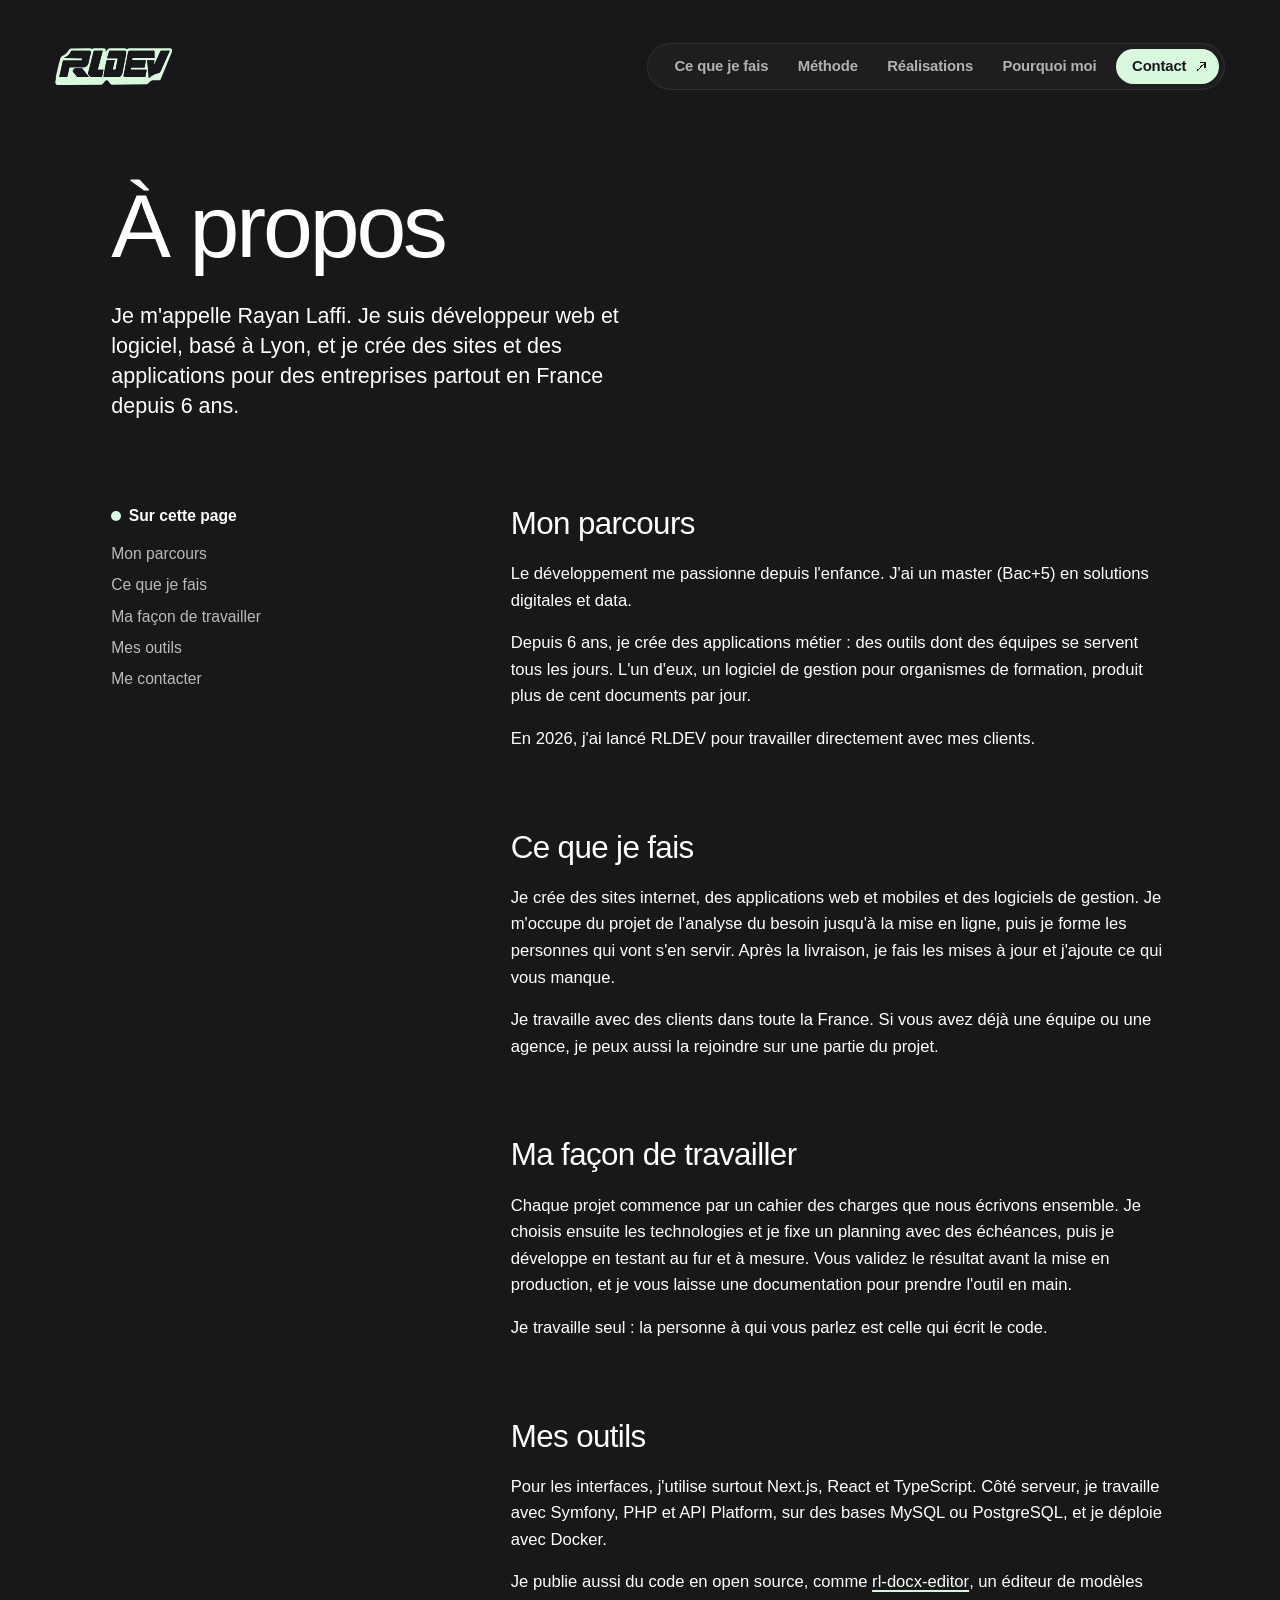
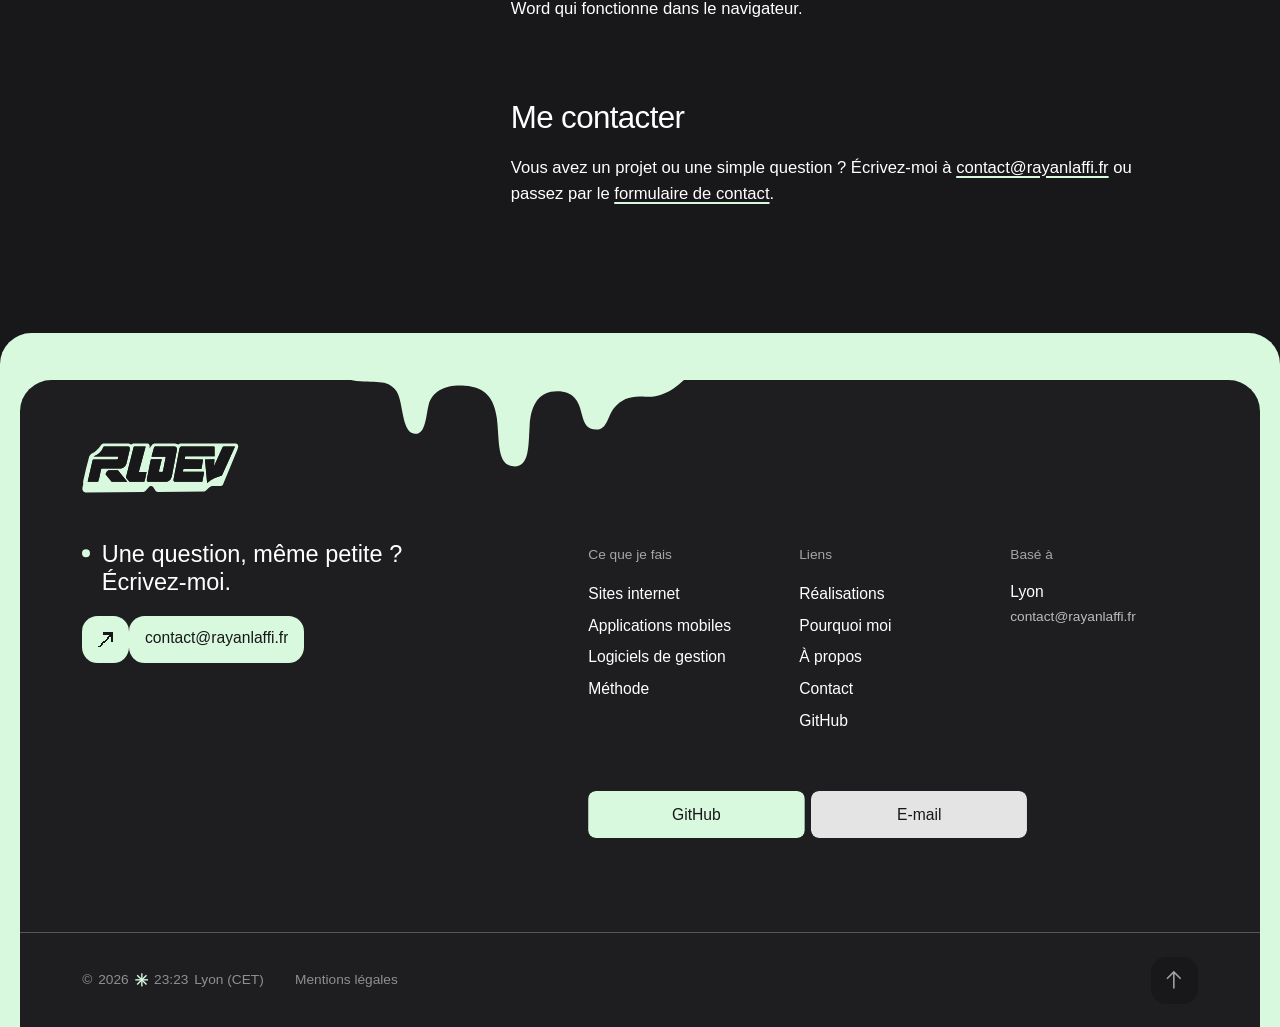
==== commit d6852d62: "Réalisations : le raccord du panneau suit la teinte au survol" ====
--- a/a-propos.html
+++ b/a-propos.html
@@ -1 +1 @@
-<!doctype html> <html lang="fr"><head><meta charset="utf-8"><meta http-equiv="Content-Security-Policy" content="default-src 'self'; script-src 'self'; style-src 'self' 'unsafe-inline' https://fonts.googleapis.com; font-src 'self' https://fonts.gstatic.com; img-src 'self' data:; connect-src 'self'; manifest-src 'self'; media-src 'self'; object-src 'none'; base-uri 'self'; form-action 'self' mailto:; upgrade-insecure-requests"><meta name="viewport" content="width=device-width, initial-scale=1"><title>À propos de Rayan Laffi, développeur web à Lyon | RLDEV</title><meta name="description" content="Rayan Laffi, développeur web et logiciel à Lyon, crée des sites et des applications pour des entreprises partout en France depuis 6 ans. Son parcours, son métier, sa méthode et ses outils."><meta name="robots" content="index, follow"><meta name="author" content="Rayan Laffi"><link rel="canonical" href="https://rayanlaffi.fr/a-propos.html"><meta name="theme-color" content="#18181A"><link rel="icon" href="favicon.ico" sizes="32x32"><link rel="icon" href="assets/monogramme-rl-vert.svg" type="image/svg+xml"><link rel="apple-touch-icon" href="apple-touch-icon.png"><link rel="manifest" href="site.webmanifest"><meta property="og:type" content="profile"><meta property="og:locale" content="fr_FR"><meta property="og:site_name" content="RLDEV"><meta property="og:url" content="https://rayanlaffi.fr/a-propos.html"><meta property="og:title" content="À propos de Rayan Laffi, développeur web à Lyon | RLDEV"><meta property="og:description" content="Développeur web et logiciel basé à Lyon, je crée des sites et des applications pour des entreprises partout en France depuis 6 ans. Mon parcours, ma méthode et mes outils."><meta property="og:image" content="https://rayanlaffi.fr/og-image.png"><meta property="og:image:type" content="image/png"><meta property="og:image:width" content="1200"><meta property="og:image:height" content="630"><meta property="og:image:alt" content="Logo RLDEV sur fond sombre, avec le texte « Rayan Laffi, développeur web indépendant à Lyon »"><meta name="twitter:card" content="summary_large_image"><meta name="twitter:title" content="À propos de Rayan Laffi, développeur web à Lyon | RLDEV"><meta name="twitter:description" content="Développeur web et logiciel basé à Lyon, je crée des sites et des applications pour des entreprises partout en France depuis 6 ans. Mon parcours, ma méthode et mes outils."><meta name="twitter:image" content="https://rayanlaffi.fr/og-image.png"><meta name="twitter:image:alt" content="Logo RLDEV sur fond sombre, avec le texte « Rayan Laffi, développeur web indépendant à Lyon »"><script type="application/ld+json">{"@context":"https://schema.org","@graph":[{"@type":"AboutPage","@id":"https://rayanlaffi.fr/a-propos.html#page","url":"https://rayanlaffi.fr/a-propos.html","name":"À propos de Rayan Laffi, développeur web à Lyon | RLDEV","description":"Rayan Laffi, développeur web et logiciel à Lyon, crée des sites et des applications pour des entreprises partout en France depuis 6 ans. Son parcours, son métier, sa méthode et ses outils.","inLanguage":"fr-FR","dateModified":"2026-11-22","isPartOf":{"@type":"WebSite","@id":"https://rayanlaffi.fr/#website","url":"https://rayanlaffi.fr/","name":"RLDEV"},"publisher":{"@type":"ProfessionalService","@id":"https://rayanlaffi.fr/#entreprise","name":"RLDEV","url":"https://rayanlaffi.fr/"},"mainEntity":{"@type":"Person","@id":"https://rayanlaffi.fr/#rayan","name":"Rayan Laffi","jobTitle":"Développeur web et logiciel","url":"https://rayanlaffi.fr/a-propos.html","email":"mailto:contact@rayanlaffi.fr","sameAs":["https://github.com/Rayanlaffi1"],"worksFor":{"@id":"https://rayanlaffi.fr/#entreprise"},"hasCredential":{"@type":"EducationalOccupationalCredential","credentialCategory":"degree","name":"Master (Bac+5) Solutions digitales et data"},"knowsAbout":["Développement web","Applications mobiles","Logiciels de gestion","Next.js","React","TypeScript","Symfony","PHP","API Platform","MySQL","PostgreSQL","Docker"]},"breadcrumb":{"@id":"https://rayanlaffi.fr/a-propos.html#fil"}},{"@type":"BreadcrumbList","@id":"https://rayanlaffi.fr/a-propos.html#fil","itemListElement":[{"@type":"ListItem","position":1,"name":"Accueil","item":"https://rayanlaffi.fr/"},{"@type":"ListItem","position":2,"name":"À propos","item":"https://rayanlaffi.fr/a-propos.html"}]}]}</script><link rel="preconnect" href="https://fonts.googleapis.com"><link rel="preconnect" href="https://fonts.gstatic.com" crossorigin><link rel="stylesheet" href="https://fonts.googleapis.com/css2?family=Caveat:wght@500&family=Commissioner:wght,FLAR@250..300,100&family=Instrument+Sans:wght@400;500;600&family=Manrope:wght@300;400;800&family=Sofia+Sans+Extra+Condensed:wght@800&display=swap"><link rel="stylesheet" href="assets/site.17ec1cc74c.css"></head><body class="legal-page"> <a class="skip-link" href="#main">Aller au contenu</a> <header class="nav" data-nav> <div class="nav__bar"> <a class="nav__logo" href="index.html"> <svg class="logo-rldev" viewBox="42 204 1461 465" role="img" aria-label="RLDEV" focusable="false"><path fill="currentColor" fill-rule="evenodd" d="M46,640 L56,657 L72,665 L614,662 L631,654 L671,609 L681,604 L690,604 L704,613 L731,653 L747,660 L1184,656 L1196,650 L1228,618 L1246,608 L1257,605 L1338,605 L1349,601 L1355,595 L1492,264 L1499,239 L1498,227 L1490,214 L1477,208 L961,208 L951,211 L939,219 L911,208 L718,208 L700,216 L670,255 L674,234 L672,224 L665,214 L652,208 L520,208 L501,217 L477,208 L240,209 L226,216 L218,224 L201,248 L176,275 L160,287 L126,306 L110,327 L80,441 L53,560 L52,582 L54,587 L46,622 Z M961,240 L968,237 L1273,237 L1278,241 L1279,328 L1006,328 L1004,331 L1000,353 L1003,356 L1171,357 L1157,441 L1153,447 L990,447 L987,449 L984,463 L984,473 L1178,473 L1181,477 L1164,566 L906,566 L897,559 L895,548 L951,256 L955,246 Z M486,245 L488,263 L456,398 L448,414 L433,430 L420,438 L405,442 L224,442 L220,449 L202,532 L192,566 L95,565 L141,364 L145,359 L369,359 L377,351 L380,337 L378,330 L150,329 L182,314 L204,298 L227,272 L243,240 L248,237 L472,237 L481,240 Z M722,237 L905,237 L915,239 L925,248 L927,254 L926,274 L879,519 L865,546 L853,557 L841,563 L826,566 L656,566 L647,558 L647,543 L681,369 L686,355 L786,356 L758,473 L790,474 L797,467 L823,334 L821,332 L692,332 L693,321 L715,243 Z M1469,237 L1347,508 L1280,531 L1245,550 L1209,576 L1189,357 L1277,356 L1273,422 L1353,244 L1362,237 Z M529,237 L633,237 L635,239 L573,470 L575,474 L644,475 L632,535 L623,566 L485,566 L453,528 L453,520 L524,241 Z M264,488 L276,468 L291,457 L377,457 L464,565 L319,566 L263,497 Z"/><path class="logo-rldev__ink" d="M961,240 L968,237 L1273,237 L1278,241 L1279,328 L1006,328 L1004,331 L1000,353 L1003,356 L1171,357 L1157,441 L1153,447 L990,447 L987,449 L984,463 L984,473 L1178,473 L1181,477 L1164,566 L906,566 L897,559 L895,548 L951,256 L955,246 Z M486,245 L488,263 L456,398 L448,414 L433,430 L420,438 L405,442 L224,442 L220,449 L202,532 L192,566 L95,565 L141,364 L145,359 L369,359 L377,351 L380,337 L378,330 L150,329 L182,314 L204,298 L227,272 L243,240 L248,237 L472,237 L481,240 Z M722,237 L905,237 L915,239 L925,248 L927,254 L926,274 L879,519 L865,546 L853,557 L841,563 L826,566 L656,566 L647,558 L647,543 L681,369 L686,355 L786,356 L758,473 L790,474 L797,467 L823,334 L821,332 L692,332 L693,321 L715,243 Z M1469,237 L1347,508 L1280,531 L1245,550 L1209,576 L1189,357 L1277,356 L1273,422 L1353,244 L1362,237 Z M529,237 L633,237 L635,239 L573,470 L575,474 L644,475 L632,535 L623,566 L485,566 L453,528 L453,520 L524,241 Z M264,488 L276,468 L291,457 L377,457 L464,565 L319,566 L263,497 Z"/></svg> </a> <nav class="nav__links-wrap pmenu" aria-label="Navigation principale" data-pmenu-nav> <span class="pmenu__goutte" aria-hidden="true"></span> <ul class="pmenu__liste"> <li class="pmenu__item" data-pmenu> <button class="pmenu__lien" type="button" aria-expanded="false" aria-controls="pmenu-services" data-pmenu-cible="services">Ce que je fais</button> <div class="pmenu__tiroir" id="pmenu-services"> <ul class="pmenu__carte"> <li style="--i:0"><a class="pmenu__entree" href="index.html#services"><span class="pmenu__forme" aria-hidden="true"><svg viewBox="0 0 100 100" focusable="false"><g fill="currentColor"><path d="M3 3H25A24 24 0 0 1 49 27V49H27A24 24 0 0 1 3 25Z"/><path transform="matrix(-1 0 0 1 100 0)" d="M3 3H25A24 24 0 0 1 49 27V49H27A24 24 0 0 1 3 25Z"/><path transform="matrix(1 0 0 -1 0 100)" d="M3 3H25A24 24 0 0 1 49 27V49H27A24 24 0 0 1 3 25Z"/><path transform="rotate(180 50 50)" d="M3 3H25A24 24 0 0 1 49 27V49H27A24 24 0 0 1 3 25Z"/></g></svg></span><span class="pmenu__texte"><span class="pmenu__nom">Sites internet</span><span class="pmenu__desc">Le site qui présente votre activité</span></span></a></li> <li style="--i:1"><a class="pmenu__entree" href="index.html#services"><span class="pmenu__forme" aria-hidden="true"><svg viewBox="0 0 100 100" focusable="false"><path fill="currentColor" d="M66 3V34A40 40 0 0 1 97 66H66A40 40 0 0 1 34 97V66A40 40 0 0 1 3 34H34A40 40 0 0 1 66 3Z"/></svg></span><span class="pmenu__texte"><span class="pmenu__nom">Applications mobiles</span><span class="pmenu__desc">Pour iPhone et pour Android</span></span></a></li> <li style="--i:2"><a class="pmenu__entree" href="index.html#services"><span class="pmenu__forme" aria-hidden="true"><svg viewBox="0 0 100 100" focusable="false"><g fill="currentColor"><rect x="43" y="3" width="14" height="94"/><rect x="43" y="3" width="14" height="94" transform="rotate(45 50 50)"/><rect x="43" y="3" width="14" height="94" transform="rotate(90 50 50)"/><rect x="43" y="3" width="14" height="94" transform="rotate(135 50 50)"/></g></svg></span><span class="pmenu__texte"><span class="pmenu__nom">Logiciels de gestion</span><span class="pmenu__desc">Construits autour de votre métier</span></span></a></li> </ul> </div> </li> <li class="pmenu__item"><a class="pmenu__lien" href="index.html#vision" data-pmenu-cible="vision">Méthode</a></li> <li class="pmenu__item" data-pmenu> <button class="pmenu__lien" type="button" aria-expanded="false" aria-controls="pmenu-projets" data-pmenu-cible="projets">Réalisations</button> <div class="pmenu__tiroir" id="pmenu-projets"> <ul class="pmenu__carte"> <li style="--i:0"><a class="pmenu__entree" href="index.html#projets"><span class="pmenu__forme pmenu__forme--projet" style="--tint:#FDCC02;--clip:var(--rg-clip-fleur)" aria-hidden="true"></span><span class="pmenu__texte"><span class="pmenu__nom">O Daba</span><span class="pmenu__desc">Site vitrine, Vénissieux</span></span></a></li> <li style="--i:1"><a class="pmenu__entree" href="index.html#projets"><span class="pmenu__forme pmenu__forme--projet" style="--tint:#3281A9;--clip:var(--rg-clip-carre)" aria-hidden="true"></span><span class="pmenu__texte"><span class="pmenu__nom">Formaness</span><span class="pmenu__desc">Site de présentation</span></span></a></li> <li style="--i:2" hidden><a class="pmenu__entree" href="index.html#projets"><span class="pmenu__forme pmenu__forme--projet" style="--tint:#234F1A;--clip:var(--rg-clip-etoile)" aria-hidden="true"></span><span class="pmenu__texte"><span class="pmenu__nom">Comptoir des Saveurs</span><span class="pmenu__desc">Site vitrine, Lyon</span></span></a></li> </ul> </div> </li> <li class="pmenu__item"><a class="pmenu__lien" href="index.html#pourquoi" data-pmenu-cible="pourquoi">Pourquoi moi</a></li> <li class="pmenu__item"><a class="pmenu__contact" href="index.html#contact" data-pmenu-cible="contact"><span>Contact</span><span class="pmenu__fleche-boite"><svg class="pmenu__fleche" viewBox="-2 -2 16 16" aria-hidden="true" focusable="false" shape-rendering="crispEdges"><g fill="currentColor"><rect x="4" y="0" width="8" height="2"/><rect x="9" y="2" width="3" height="1"/><rect x="8" y="3" width="4" height="1"/><rect x="7" y="4" width="2" height="1"/><rect x="10" y="4" width="2" height="4"/><rect x="6" y="5" width="2" height="1"/><rect x="5" y="6" width="2" height="1"/><rect x="4" y="7" width="2" height="1"/><rect x="3" y="8" width="2" height="1"/><rect x="2" y="9" width="2" height="1"/><rect x="1" y="10" width="2" height="1"/><rect x="0" y="11" width="2" height="1"/></g></svg></span></a></li> </ul> </nav> <div class="pmob" data-pmob> <button class="pmob__pilule" type="button" aria-expanded="false" aria-controls="pmob-panneau" data-pmob-ouvrir> <span class="pmob__goutte" aria-hidden="true"></span><span>Menu</span> </button> <div class="pmob__panneau" id="pmob-panneau" role="dialog" aria-modal="true" aria-label="Menu" hidden> <div class="pmob__tete"> <a class="pmob__logo" href="index.html#accueil" aria-label="RLDEV, accueil" data-pmob-logo></a> <button class="pmob__retour" type="button" data-pmob-retour hidden><svg class="pmob__chevron" viewBox="0 0 6 10" aria-hidden="true" focusable="false" shape-rendering="crispEdges"><path fill="currentColor" d="M0 0h2v2H0zM2 2h2v2H2zM4 4h2v2H4zM2 6h2v2H2zM0 8h2v2H0z"/></svg><span data-pmob-retour-texte>Retour</span></button> <button class="pmob__fermer" type="button" data-pmob-fermer><span>Fermer</span><svg viewBox="0 0 7 7" aria-hidden="true" focusable="false" shape-rendering="crispEdges"><path fill="currentColor" d="M0 0h1v1H0zM6 0h1v1H6zM1 1h1v1H1zM5 1h1v1H5zM2 2h1v1H2zM4 2h1v1H4zM3 3h1v1H3zM2 4h1v1H2zM4 4h1v1H4zM1 5h1v1H1zM5 5h1v1H5zM0 6h1v1H0zM6 6h1v1H6z"/></svg></button> </div> <div class="pmob__vues" data-pmob-vues> <ul class="pmob__vue" data-pmob-vue="racine"> <li style="--i:0"><button class="pmob__lien" type="button" data-pmob-vers="services" data-pmenu-cible="services">Ce que je fais<svg class="pmob__chevron" viewBox="0 0 6 10" aria-hidden="true" focusable="false" shape-rendering="crispEdges"><path fill="currentColor" d="M0 0h2v2H0zM2 2h2v2H2zM4 4h2v2H4zM2 6h2v2H2zM0 8h2v2H0z"/></svg></button></li> <li style="--i:1"><a class="pmob__lien" href="index.html#vision" data-pmenu-cible="vision">Méthode</a></li> <li style="--i:2"><button class="pmob__lien" type="button" data-pmob-vers="projets" data-pmenu-cible="projets">Réalisations<svg class="pmob__chevron" viewBox="0 0 6 10" aria-hidden="true" focusable="false" shape-rendering="crispEdges"><path fill="currentColor" d="M0 0h2v2H0zM2 2h2v2H2zM4 4h2v2H4zM2 6h2v2H2zM0 8h2v2H0z"/></svg></button></li> <li style="--i:3"><a class="pmob__lien" href="index.html#pourquoi" data-pmenu-cible="pourquoi">Pourquoi moi</a></li> </ul> <ul class="pmob__vue" data-pmob-vue="services" aria-label="Ce que je fais" hidden> <li style="--i:0"><a class="pmenu__entree" href="index.html#services"><span class="pmenu__forme" aria-hidden="true"><svg viewBox="0 0 100 100" focusable="false"><g fill="currentColor"><path d="M3 3H25A24 24 0 0 1 49 27V49H27A24 24 0 0 1 3 25Z"/><path transform="matrix(-1 0 0 1 100 0)" d="M3 3H25A24 24 0 0 1 49 27V49H27A24 24 0 0 1 3 25Z"/><path transform="matrix(1 0 0 -1 0 100)" d="M3 3H25A24 24 0 0 1 49 27V49H27A24 24 0 0 1 3 25Z"/><path transform="rotate(180 50 50)" d="M3 3H25A24 24 0 0 1 49 27V49H27A24 24 0 0 1 3 25Z"/></g></svg></span><span class="pmenu__texte"><span class="pmenu__nom">Sites internet</span><span class="pmenu__desc">Le site qui présente votre activité</span></span></a></li> <li style="--i:1"><a class="pmenu__entree" href="index.html#services"><span class="pmenu__forme" aria-hidden="true"><svg viewBox="0 0 100 100" focusable="false"><path fill="currentColor" d="M66 3V34A40 40 0 0 1 97 66H66A40 40 0 0 1 34 97V66A40 40 0 0 1 3 34H34A40 40 0 0 1 66 3Z"/></svg></span><span class="pmenu__texte"><span class="pmenu__nom">Applications mobiles</span><span class="pmenu__desc">Pour iPhone et pour Android</span></span></a></li> <li style="--i:2"><a class="pmenu__entree" href="index.html#services"><span class="pmenu__forme" aria-hidden="true"><svg viewBox="0 0 100 100" focusable="false"><g fill="currentColor"><rect x="43" y="3" width="14" height="94"/><rect x="43" y="3" width="14" height="94" transform="rotate(45 50 50)"/><rect x="43" y="3" width="14" height="94" transform="rotate(90 50 50)"/><rect x="43" y="3" width="14" height="94" transform="rotate(135 50 50)"/></g></svg></span><span class="pmenu__texte"><span class="pmenu__nom">Logiciels de gestion</span><span class="pmenu__desc">Construits autour de votre métier</span></span></a></li> </ul> <ul class="pmob__vue" data-pmob-vue="projets" aria-label="Réalisations" hidden> <li style="--i:0"><a class="pmenu__entree" href="index.html#projets"><span class="pmenu__forme pmenu__forme--projet" style="--tint:#FDCC02;--clip:var(--rg-clip-fleur)" aria-hidden="true"></span><span class="pmenu__texte"><span class="pmenu__nom">O Daba</span><span class="pmenu__desc">Site vitrine, Vénissieux</span></span></a></li> <li style="--i:1"><a class="pmenu__entree" href="index.html#projets"><span class="pmenu__forme pmenu__forme--projet" style="--tint:#3281A9;--clip:var(--rg-clip-carre)" aria-hidden="true"></span><span class="pmenu__texte"><span class="pmenu__nom">Formaness</span><span class="pmenu__desc">Site de présentation</span></span></a></li> <li style="--i:2" hidden><a class="pmenu__entree" href="index.html#projets"><span class="pmenu__forme pmenu__forme--projet" style="--tint:#234F1A;--clip:var(--rg-clip-etoile)" aria-hidden="true"></span><span class="pmenu__texte"><span class="pmenu__nom">Comptoir des Saveurs</span><span class="pmenu__desc">Site vitrine, Lyon</span></span></a></li> </ul> </div> <a class="pmob__contact" href="index.html#contact"><span>Contact</span><span class="pmenu__fleche-boite"><svg class="pmenu__fleche" viewBox="-2 -2 16 16" aria-hidden="true" focusable="false" shape-rendering="crispEdges"><g fill="currentColor"><rect x="4" y="0" width="8" height="2"/><rect x="9" y="2" width="3" height="1"/><rect x="8" y="3" width="4" height="1"/><rect x="7" y="4" width="2" height="1"/><rect x="10" y="4" width="2" height="4"/><rect x="6" y="5" width="2" height="1"/><rect x="5" y="6" width="2" height="1"/><rect x="4" y="7" width="2" height="1"/><rect x="3" y="8" width="2" height="1"/><rect x="2" y="9" width="2" height="1"/><rect x="1" y="10" width="2" height="1"/><rect x="0" y="11" width="2" height="1"/></g></svg></span></a> </div> </div> </div> </header> <main id="main" class="legal"> <div class="legal__frame"> <header class="legal__head"> <h1 class="legal__title">À propos</h1> <p class="legal__lead">Je m'appelle Rayan Laffi. Je suis développeur web et logiciel, basé à Lyon, et je crée des sites et des applications pour des entreprises partout en France depuis 6 ans.</p> </header> <nav class="legal__toc" aria-labelledby="legal-toc-title"> <p class="legal__toc-title" id="legal-toc-title">Sur cette page</p> <ul class="legal__toc-list"> <li><a class="legal__toc-link" href="#parcours">Mon parcours</a></li> <li><a class="legal__toc-link" href="#metier">Ce que je fais</a></li> <li><a class="legal__toc-link" href="#methode">Ma façon de travailler</a></li> <li><a class="legal__toc-link" href="#outils">Mes outils</a></li> <li><a class="legal__toc-link" href="#ecrire">Me contacter</a></li> </ul> </nav> <div class="legal__body"> <section class="legal__section" id="parcours" aria-labelledby="parcours-title"> <h2 class="legal__h2" id="parcours-title">Mon parcours</h2> <p>Le développement me passionne depuis l'enfance. J'ai un master (Bac+5) en solutions digitales et data.</p> <p>Depuis 6 ans, je crée des applications métier : des outils dont des équipes se servent tous les jours. L'un d'eux, un logiciel de gestion pour organismes de formation, produit plus de cent documents par jour.</p> <p>En 2026, j'ai lancé RLDEV pour travailler directement avec mes clients.</p> </section> <section class="legal__section" id="metier" aria-labelledby="metier-title"> <h2 class="legal__h2" id="metier-title">Ce que je fais</h2> <p>Je crée des sites internet, des applications web et mobiles et des logiciels de gestion. Je m'occupe du projet de l'analyse du besoin jusqu'à la mise en ligne, puis je forme les personnes qui vont s'en servir. Après la livraison, je fais les mises à jour et j'ajoute ce qui vous manque.</p> <p>Je travaille avec des clients dans toute la France. Si vous avez déjà une équipe ou une agence, je peux aussi la rejoindre sur une partie du projet.</p> </section> <section class="legal__section" id="methode" aria-labelledby="methode-title"> <h2 class="legal__h2" id="methode-title">Ma façon de travailler</h2> <p>Chaque projet commence par un cahier des charges que nous écrivons ensemble. Je choisis ensuite les technologies et je fixe un planning avec des échéances, puis je développe en testant au fur et à mesure. Vous validez le résultat avant la mise en production, et je vous laisse une documentation pour prendre l'outil en main.</p> <p>Je travaille seul : la personne à qui vous parlez est celle qui écrit le code.</p> </section> <section class="legal__section" id="outils" aria-labelledby="outils-title"> <h2 class="legal__h2" id="outils-title">Mes outils</h2> <p>Pour les interfaces, j'utilise surtout Next.js, React et TypeScript. Côté serveur, je travaille avec Symfony, PHP et API Platform, sur des bases MySQL ou PostgreSQL, et je déploie avec Docker.</p> <p>Je publie aussi du code en open source, comme <a class="legal__link" href="https://github.com/Rayanlaffi1/rl-docx-editor" target="_blank" rel="noopener">rl-docx-editor<span class="visually-hidden"> (s'ouvre dans un nouvel onglet)</span></a>, un éditeur de modèles Word qui fonctionne dans le navigateur.</p> </section> <section class="legal__section" id="ecrire" aria-labelledby="ecrire-title"> <h2 class="legal__h2" id="ecrire-title">Me contacter</h2> <p>Vous avez un projet ou une simple question ? Écrivez-moi à <a class="legal__link" href="mailto:contact@rayanlaffi.fr">contact@rayanlaffi.fr</a> ou passez par le <a class="legal__link" href="index.html#contact">formulaire de contact</a>.</p> </section> </div> </div> </main> <footer class="footer" id="pied"> <div class="footer__panel"> <svg class="footer__drip" viewBox="0 0 600 175" aria-hidden="true" focusable="false"><path fill="currentColor" d="M0 0C20 0 30 38 60 44C95 50 110 40 125 60C135 75 132 118 150 122C168 126 168 95 172 80C178 58 200 50 225 52C255 54 268 70 272 100C276 135 272 168 296 170C320 172 318 140 320 110C322 78 335 60 360 60C385 60 392 75 396 92C400 108 404 116 418 116C434 116 434 96 444 84C456 70 470 66 490 68C520 70 540 50 560 30C575 14 585 0 600 0Z"/></svg> <div class="footer__top"> <div class="footer__news"> <a class="footer__logo" href="index.html"> <svg class="logo-rldev" viewBox="42 204 1461 465" role="img" aria-label="RLDEV" focusable="false"><path fill="currentColor" fill-rule="evenodd" d="M46,640 L56,657 L72,665 L614,662 L631,654 L671,609 L681,604 L690,604 L704,613 L731,653 L747,660 L1184,656 L1196,650 L1228,618 L1246,608 L1257,605 L1338,605 L1349,601 L1355,595 L1492,264 L1499,239 L1498,227 L1490,214 L1477,208 L961,208 L951,211 L939,219 L911,208 L718,208 L700,216 L670,255 L674,234 L672,224 L665,214 L652,208 L520,208 L501,217 L477,208 L240,209 L226,216 L218,224 L201,248 L176,275 L160,287 L126,306 L110,327 L80,441 L53,560 L52,582 L54,587 L46,622 Z M961,240 L968,237 L1273,237 L1278,241 L1279,328 L1006,328 L1004,331 L1000,353 L1003,356 L1171,357 L1157,441 L1153,447 L990,447 L987,449 L984,463 L984,473 L1178,473 L1181,477 L1164,566 L906,566 L897,559 L895,548 L951,256 L955,246 Z M486,245 L488,263 L456,398 L448,414 L433,430 L420,438 L405,442 L224,442 L220,449 L202,532 L192,566 L95,565 L141,364 L145,359 L369,359 L377,351 L380,337 L378,330 L150,329 L182,314 L204,298 L227,272 L243,240 L248,237 L472,237 L481,240 Z M722,237 L905,237 L915,239 L925,248 L927,254 L926,274 L879,519 L865,546 L853,557 L841,563 L826,566 L656,566 L647,558 L647,543 L681,369 L686,355 L786,356 L758,473 L790,474 L797,467 L823,334 L821,332 L692,332 L693,321 L715,243 Z M1469,237 L1347,508 L1280,531 L1245,550 L1209,576 L1189,357 L1277,356 L1273,422 L1353,244 L1362,237 Z M529,237 L633,237 L635,239 L573,470 L575,474 L644,475 L632,535 L623,566 L485,566 L453,528 L453,520 L524,241 Z M264,488 L276,468 L291,457 L377,457 L464,565 L319,566 L263,497 Z"/><path class="logo-rldev__ink" d="M961,240 L968,237 L1273,237 L1278,241 L1279,328 L1006,328 L1004,331 L1000,353 L1003,356 L1171,357 L1157,441 L1153,447 L990,447 L987,449 L984,463 L984,473 L1178,473 L1181,477 L1164,566 L906,566 L897,559 L895,548 L951,256 L955,246 Z M486,245 L488,263 L456,398 L448,414 L433,430 L420,438 L405,442 L224,442 L220,449 L202,532 L192,566 L95,565 L141,364 L145,359 L369,359 L377,351 L380,337 L378,330 L150,329 L182,314 L204,298 L227,272 L243,240 L248,237 L472,237 L481,240 Z M722,237 L905,237 L915,239 L925,248 L927,254 L926,274 L879,519 L865,546 L853,557 L841,563 L826,566 L656,566 L647,558 L647,543 L681,369 L686,355 L786,356 L758,473 L790,474 L797,467 L823,334 L821,332 L692,332 L693,321 L715,243 Z M1469,237 L1347,508 L1280,531 L1245,550 L1209,576 L1189,357 L1277,356 L1273,422 L1353,244 L1362,237 Z M529,237 L633,237 L635,239 L573,470 L575,474 L644,475 L632,535 L623,566 L485,566 L453,528 L453,520 L524,241 Z M264,488 L276,468 L291,457 L377,457 L464,565 L319,566 L263,497 Z"/></svg> </a> <h2 class="footer__news-title"><span class="footer__news-dot" aria-hidden="true"></span>Une question, même petite ? Écrivez-moi.</h2> <div class="form form--mail"> <a class="btn btn--violet btn--survol-noir form__submit" data-btn data-magnet href="mailto:contact@rayanlaffi.fr"> <span class="btn__icon" aria-hidden="true"><svg class="btn__cube" viewBox="-2 -2 16 16" focusable="false" shape-rendering="crispEdges"><g fill="currentColor"><rect x="4" y="0" width="8" height="1"/><rect x="4" y="1" width="8" height="1"/><rect x="9" y="2" width="3" height="1"/><rect x="8" y="3" width="4" height="1"/><rect x="7" y="4" width="2" height="1"/><rect x="10" y="4" width="2" height="1"/><rect x="6" y="5" width="2" height="1"/><rect x="10" y="5" width="2" height="1"/><rect x="5" y="6" width="2" height="1"/><rect x="10" y="6" width="2" height="1"/><rect x="4" y="7" width="2" height="1"/><rect x="10" y="7" width="2" height="1"/><rect x="3" y="8" width="2" height="1"/><rect x="2" y="9" width="2" height="1"/><rect x="1" y="10" width="2" height="1"/><rect x="0" y="11" width="2" height="1"/></g></svg></span> <span class="btn__label"><span class="btn__mask"><span class="btn__text" data-btn-text>contact@rayanlaffi.fr</span></span></span> <span class="btn__icon-hover" aria-hidden="true"><svg class="btn__cube" viewBox="0 -2.5 17 17" focusable="false" shape-rendering="crispEdges"><g fill="currentColor"><rect x="1" y="0" width="15" height="1"/><rect x="0" y="1" width="1" height="1"/><rect x="3" y="1" width="11" height="1"/><rect x="16" y="1" width="1" height="1"/><rect x="0" y="2" width="3" height="1"/><rect x="5" y="2" width="7" height="1"/><rect x="14" y="2" width="3" height="1"/><rect x="0" y="3" width="5" height="1"/><rect x="7" y="3" width="3" height="1"/><rect x="12" y="3" width="5" height="1"/><rect x="0" y="4" width="7" height="1"/><rect x="10" y="4" width="7" height="1"/><rect x="0" y="5" width="17" height="1"/><rect x="0" y="6" width="17" height="1"/><rect x="0" y="7" width="17" height="1"/><rect x="0" y="8" width="5" height="1"/><rect x="7" y="8" width="3" height="1"/><rect x="12" y="8" width="5" height="1"/><rect x="0" y="9" width="3" height="1"/><rect x="5" y="9" width="7" height="1"/><rect x="14" y="9" width="3" height="1"/><rect x="0" y="10" width="1" height="1"/><rect x="3" y="10" width="11" height="1"/><rect x="16" y="10" width="1" height="1"/><rect x="1" y="11" width="15" height="1"/></g></svg></span> </a> </div> </div> <div class="footer__nav"> <div class="footer__cols"> <nav class="footer__col" aria-labelledby="f-services"> <h3 class="footer__col-title" id="f-services">Ce que je fais</h3> <ul class="footer__list"> <li><a class="footer-link" data-footer-link href="index.html#services"><span class="footer-link__wrap"><span class="footer-link__dot" aria-hidden="true"></span>Sites internet</span></a></li> <li><a class="footer-link" data-footer-link href="index.html#services"><span class="footer-link__wrap"><span class="footer-link__dot" aria-hidden="true"></span>Applications mobiles</span></a></li> <li><a class="footer-link" data-footer-link href="index.html#services"><span class="footer-link__wrap"><span class="footer-link__dot" aria-hidden="true"></span>Logiciels de gestion</span></a></li> <li><a class="footer-link" data-footer-link href="index.html#vision"><span class="footer-link__wrap"><span class="footer-link__dot" aria-hidden="true"></span>Méthode</span></a></li> </ul> </nav> <nav class="footer__col" aria-labelledby="f-liens"> <h3 class="footer__col-title" id="f-liens">Liens</h3> <ul class="footer__list"> <li><a class="footer-link" data-footer-link href="index.html#projets"><span class="footer-link__wrap"><span class="footer-link__dot" aria-hidden="true"></span>Réalisations</span></a></li> <li><a class="footer-link" data-footer-link href="index.html#pourquoi"><span class="footer-link__wrap"><span class="footer-link__dot" aria-hidden="true"></span>Pourquoi moi</span></a></li> <li><a class="footer-link" data-footer-link href="a-propos.html" aria-current="page"><span class="footer-link__wrap"><span class="footer-link__dot" aria-hidden="true"></span>À propos</span></a></li> <li><a class="footer-link" data-footer-link href="index.html#contact"><span class="footer-link__wrap"><span class="footer-link__dot" aria-hidden="true"></span>Contact</span></a></li> <li><a class="footer-link" data-footer-link href="https://github.com/Rayanlaffi1" target="_blank" rel="noopener"><span class="footer-link__wrap"><span class="footer-link__dot" aria-hidden="true"></span>GitHub</span></a></li> </ul> </nav> <div class="footer__col"> <h3 class="footer__col-title">Basé à</h3> <a class="office" href="mailto:contact@rayanlaffi.fr"><span class="office__city">Lyon</span><span class="office__address">contact@rayanlaffi.fr</span></a> </div> </div> <div class="social"> <a class="social__btn social__btn--yt" href="https://github.com/Rayanlaffi1" target="_blank" rel="noopener"><span class="social__repos"><span class="social__texte">GitHub</span></span><span class="social__survol" aria-hidden="true"><span class="social__texte social__double" data-text="GitHub"></span></span></a> <a class="social__btn social__btn--ig" href="mailto:contact@rayanlaffi.fr"><span class="social__repos"><span class="social__texte">E-mail</span></span><span class="social__survol" aria-hidden="true"><span class="social__texte social__double" data-text="E-mail"></span></span></a> </div> </div> </div> <div class="footer__bottom"> <div class="footer__bottom-group"> <p class="footer__meta">© <span data-year>2026</span> <svg class="footer__star" viewBox="0 0 100 100" aria-hidden="true" focusable="false"><g fill="currentColor"><rect x="45" y="2" width="10" height="96"/><rect x="45" y="2" width="10" height="96" transform="rotate(45 50 50)"/><rect x="45" y="2" width="10" height="96" transform="rotate(90 50 50)"/><rect x="45" y="2" width="10" height="96" transform="rotate(135 50 50)"/></g></svg> <span data-clock>10:26</span> Lyon (CET) </p> <a class="footer__small-link" href="mentions-legales.html">Mentions légales</a> </div> <div class="footer__bottom-group"> <a class="totop" data-totop href="#top" aria-label="Retour en haut"><svg viewBox="0 0 16 20" aria-hidden="true" focusable="false"><path d="M8 19V2M1 9l7-7 7 7" fill="none" stroke="currentColor" stroke-width="1.6"/></svg></a> </div> </div> </div> </footer> <script src="assets/debut.6d27a9efea.js"></script> <script src="assets/site.0df3e098e5.js" defer></script></body></html>+<!doctype html> <html lang="fr"><head><meta charset="utf-8"><meta http-equiv="Content-Security-Policy" content="default-src 'self'; script-src 'self'; style-src 'self' 'unsafe-inline' https://fonts.googleapis.com; font-src 'self' https://fonts.gstatic.com; img-src 'self' data:; connect-src 'self'; manifest-src 'self'; media-src 'self'; object-src 'none'; base-uri 'self'; form-action 'self' mailto:; upgrade-insecure-requests"><meta name="viewport" content="width=device-width, initial-scale=1"><title>À propos de Rayan Laffi, développeur web à Lyon | RLDEV</title><meta name="description" content="Rayan Laffi, développeur web et logiciel à Lyon, crée des sites et des applications pour des entreprises partout en France depuis 6 ans. Son parcours, son métier, sa méthode et ses outils."><meta name="robots" content="index, follow"><meta name="author" content="Rayan Laffi"><link rel="canonical" href="https://rayanlaffi.fr/a-propos.html"><meta name="theme-color" content="#18181A"><link rel="icon" href="favicon.ico" sizes="32x32"><link rel="icon" href="assets/monogramme-rl-vert.svg" type="image/svg+xml"><link rel="apple-touch-icon" href="apple-touch-icon.png"><link rel="manifest" href="site.webmanifest"><meta property="og:type" content="profile"><meta property="og:locale" content="fr_FR"><meta property="og:site_name" content="RLDEV"><meta property="og:url" content="https://rayanlaffi.fr/a-propos.html"><meta property="og:title" content="À propos de Rayan Laffi, développeur web à Lyon | RLDEV"><meta property="og:description" content="Développeur web et logiciel basé à Lyon, je crée des sites et des applications pour des entreprises partout en France depuis 6 ans. Mon parcours, ma méthode et mes outils."><meta property="og:image" content="https://rayanlaffi.fr/og-image.png"><meta property="og:image:type" content="image/png"><meta property="og:image:width" content="1200"><meta property="og:image:height" content="630"><meta property="og:image:alt" content="Logo RLDEV sur fond sombre, avec le texte « Rayan Laffi, développeur web indépendant à Lyon »"><meta name="twitter:card" content="summary_large_image"><meta name="twitter:title" content="À propos de Rayan Laffi, développeur web à Lyon | RLDEV"><meta name="twitter:description" content="Développeur web et logiciel basé à Lyon, je crée des sites et des applications pour des entreprises partout en France depuis 6 ans. Mon parcours, ma méthode et mes outils."><meta name="twitter:image" content="https://rayanlaffi.fr/og-image.png"><meta name="twitter:image:alt" content="Logo RLDEV sur fond sombre, avec le texte « Rayan Laffi, développeur web indépendant à Lyon »"><script type="application/ld+json">{"@context":"https://schema.org","@graph":[{"@type":"AboutPage","@id":"https://rayanlaffi.fr/a-propos.html#page","url":"https://rayanlaffi.fr/a-propos.html","name":"À propos de Rayan Laffi, développeur web à Lyon | RLDEV","description":"Rayan Laffi, développeur web et logiciel à Lyon, crée des sites et des applications pour des entreprises partout en France depuis 6 ans. Son parcours, son métier, sa méthode et ses outils.","inLanguage":"fr-FR","dateModified":"2026-11-22","isPartOf":{"@type":"WebSite","@id":"https://rayanlaffi.fr/#website","url":"https://rayanlaffi.fr/","name":"RLDEV"},"publisher":{"@type":"ProfessionalService","@id":"https://rayanlaffi.fr/#entreprise","name":"RLDEV","url":"https://rayanlaffi.fr/"},"mainEntity":{"@type":"Person","@id":"https://rayanlaffi.fr/#rayan","name":"Rayan Laffi","jobTitle":"Développeur web et logiciel","url":"https://rayanlaffi.fr/a-propos.html","email":"mailto:contact@rayanlaffi.fr","sameAs":["https://github.com/Rayanlaffi1"],"worksFor":{"@id":"https://rayanlaffi.fr/#entreprise"},"hasCredential":{"@type":"EducationalOccupationalCredential","credentialCategory":"degree","name":"Master (Bac+5) Solutions digitales et data"},"knowsAbout":["Développement web","Applications mobiles","Logiciels de gestion","Next.js","React","TypeScript","Symfony","PHP","API Platform","MySQL","PostgreSQL","Docker"]},"breadcrumb":{"@id":"https://rayanlaffi.fr/a-propos.html#fil"}},{"@type":"BreadcrumbList","@id":"https://rayanlaffi.fr/a-propos.html#fil","itemListElement":[{"@type":"ListItem","position":1,"name":"Accueil","item":"https://rayanlaffi.fr/"},{"@type":"ListItem","position":2,"name":"À propos","item":"https://rayanlaffi.fr/a-propos.html"}]}]}</script><link rel="preconnect" href="https://fonts.googleapis.com"><link rel="preconnect" href="https://fonts.gstatic.com" crossorigin><link rel="stylesheet" href="https://fonts.googleapis.com/css2?family=Caveat:wght@500&family=Commissioner:wght,FLAR@250..300,100&family=Instrument+Sans:wght@400;500;600&family=Manrope:wght@300;400;800&family=Sofia+Sans+Extra+Condensed:wght@800&display=swap"><link rel="stylesheet" href="assets/site.1da498c428.css"></head><body class="legal-page"> <a class="skip-link" href="#main">Aller au contenu</a> <header class="nav" data-nav> <div class="nav__bar"> <a class="nav__logo" href="index.html"> <svg class="logo-rldev" viewBox="42 204 1461 465" role="img" aria-label="RLDEV" focusable="false"><path fill="currentColor" fill-rule="evenodd" d="M46,640 L56,657 L72,665 L614,662 L631,654 L671,609 L681,604 L690,604 L704,613 L731,653 L747,660 L1184,656 L1196,650 L1228,618 L1246,608 L1257,605 L1338,605 L1349,601 L1355,595 L1492,264 L1499,239 L1498,227 L1490,214 L1477,208 L961,208 L951,211 L939,219 L911,208 L718,208 L700,216 L670,255 L674,234 L672,224 L665,214 L652,208 L520,208 L501,217 L477,208 L240,209 L226,216 L218,224 L201,248 L176,275 L160,287 L126,306 L110,327 L80,441 L53,560 L52,582 L54,587 L46,622 Z M961,240 L968,237 L1273,237 L1278,241 L1279,328 L1006,328 L1004,331 L1000,353 L1003,356 L1171,357 L1157,441 L1153,447 L990,447 L987,449 L984,463 L984,473 L1178,473 L1181,477 L1164,566 L906,566 L897,559 L895,548 L951,256 L955,246 Z M486,245 L488,263 L456,398 L448,414 L433,430 L420,438 L405,442 L224,442 L220,449 L202,532 L192,566 L95,565 L141,364 L145,359 L369,359 L377,351 L380,337 L378,330 L150,329 L182,314 L204,298 L227,272 L243,240 L248,237 L472,237 L481,240 Z M722,237 L905,237 L915,239 L925,248 L927,254 L926,274 L879,519 L865,546 L853,557 L841,563 L826,566 L656,566 L647,558 L647,543 L681,369 L686,355 L786,356 L758,473 L790,474 L797,467 L823,334 L821,332 L692,332 L693,321 L715,243 Z M1469,237 L1347,508 L1280,531 L1245,550 L1209,576 L1189,357 L1277,356 L1273,422 L1353,244 L1362,237 Z M529,237 L633,237 L635,239 L573,470 L575,474 L644,475 L632,535 L623,566 L485,566 L453,528 L453,520 L524,241 Z M264,488 L276,468 L291,457 L377,457 L464,565 L319,566 L263,497 Z"/><path class="logo-rldev__ink" d="M961,240 L968,237 L1273,237 L1278,241 L1279,328 L1006,328 L1004,331 L1000,353 L1003,356 L1171,357 L1157,441 L1153,447 L990,447 L987,449 L984,463 L984,473 L1178,473 L1181,477 L1164,566 L906,566 L897,559 L895,548 L951,256 L955,246 Z M486,245 L488,263 L456,398 L448,414 L433,430 L420,438 L405,442 L224,442 L220,449 L202,532 L192,566 L95,565 L141,364 L145,359 L369,359 L377,351 L380,337 L378,330 L150,329 L182,314 L204,298 L227,272 L243,240 L248,237 L472,237 L481,240 Z M722,237 L905,237 L915,239 L925,248 L927,254 L926,274 L879,519 L865,546 L853,557 L841,563 L826,566 L656,566 L647,558 L647,543 L681,369 L686,355 L786,356 L758,473 L790,474 L797,467 L823,334 L821,332 L692,332 L693,321 L715,243 Z M1469,237 L1347,508 L1280,531 L1245,550 L1209,576 L1189,357 L1277,356 L1273,422 L1353,244 L1362,237 Z M529,237 L633,237 L635,239 L573,470 L575,474 L644,475 L632,535 L623,566 L485,566 L453,528 L453,520 L524,241 Z M264,488 L276,468 L291,457 L377,457 L464,565 L319,566 L263,497 Z"/></svg> </a> <nav class="nav__links-wrap pmenu" aria-label="Navigation principale" data-pmenu-nav> <span class="pmenu__goutte" aria-hidden="true"></span> <ul class="pmenu__liste"> <li class="pmenu__item" data-pmenu> <button class="pmenu__lien" type="button" aria-expanded="false" aria-controls="pmenu-services" data-pmenu-cible="services">Ce que je fais</button> <div class="pmenu__tiroir" id="pmenu-services"> <ul class="pmenu__carte"> <li style="--i:0"><a class="pmenu__entree" href="index.html#services"><span class="pmenu__forme" aria-hidden="true"><svg viewBox="0 0 100 100" focusable="false"><g fill="currentColor"><path d="M3 3H25A24 24 0 0 1 49 27V49H27A24 24 0 0 1 3 25Z"/><path transform="matrix(-1 0 0 1 100 0)" d="M3 3H25A24 24 0 0 1 49 27V49H27A24 24 0 0 1 3 25Z"/><path transform="matrix(1 0 0 -1 0 100)" d="M3 3H25A24 24 0 0 1 49 27V49H27A24 24 0 0 1 3 25Z"/><path transform="rotate(180 50 50)" d="M3 3H25A24 24 0 0 1 49 27V49H27A24 24 0 0 1 3 25Z"/></g></svg></span><span class="pmenu__texte"><span class="pmenu__nom">Sites internet</span><span class="pmenu__desc">Le site qui présente votre activité</span></span></a></li> <li style="--i:1"><a class="pmenu__entree" href="index.html#services"><span class="pmenu__forme" aria-hidden="true"><svg viewBox="0 0 100 100" focusable="false"><path fill="currentColor" d="M66 3V34A40 40 0 0 1 97 66H66A40 40 0 0 1 34 97V66A40 40 0 0 1 3 34H34A40 40 0 0 1 66 3Z"/></svg></span><span class="pmenu__texte"><span class="pmenu__nom">Applications mobiles</span><span class="pmenu__desc">Pour iPhone et pour Android</span></span></a></li> <li style="--i:2"><a class="pmenu__entree" href="index.html#services"><span class="pmenu__forme" aria-hidden="true"><svg viewBox="0 0 100 100" focusable="false"><g fill="currentColor"><rect x="43" y="3" width="14" height="94"/><rect x="43" y="3" width="14" height="94" transform="rotate(45 50 50)"/><rect x="43" y="3" width="14" height="94" transform="rotate(90 50 50)"/><rect x="43" y="3" width="14" height="94" transform="rotate(135 50 50)"/></g></svg></span><span class="pmenu__texte"><span class="pmenu__nom">Logiciels de gestion</span><span class="pmenu__desc">Construits autour de votre métier</span></span></a></li> </ul> </div> </li> <li class="pmenu__item"><a class="pmenu__lien" href="index.html#vision" data-pmenu-cible="vision">Méthode</a></li> <li class="pmenu__item" data-pmenu> <button class="pmenu__lien" type="button" aria-expanded="false" aria-controls="pmenu-projets" data-pmenu-cible="projets">Réalisations</button> <div class="pmenu__tiroir" id="pmenu-projets"> <ul class="pmenu__carte"> <li style="--i:0"><a class="pmenu__entree" href="index.html#projets"><span class="pmenu__forme pmenu__forme--projet" style="--tint:#FDCC02;--clip:var(--rg-clip-fleur)" aria-hidden="true"></span><span class="pmenu__texte"><span class="pmenu__nom">O Daba</span><span class="pmenu__desc">Site vitrine, Vénissieux</span></span></a></li> <li style="--i:1"><a class="pmenu__entree" href="index.html#projets"><span class="pmenu__forme pmenu__forme--projet" style="--tint:#3281A9;--clip:var(--rg-clip-carre)" aria-hidden="true"></span><span class="pmenu__texte"><span class="pmenu__nom">Formaness</span><span class="pmenu__desc">Site de présentation</span></span></a></li> <li style="--i:2" hidden><a class="pmenu__entree" href="index.html#projets"><span class="pmenu__forme pmenu__forme--projet" style="--tint:#234F1A;--clip:var(--rg-clip-etoile)" aria-hidden="true"></span><span class="pmenu__texte"><span class="pmenu__nom">Comptoir des Saveurs</span><span class="pmenu__desc">Site vitrine, Lyon</span></span></a></li> </ul> </div> </li> <li class="pmenu__item"><a class="pmenu__lien" href="index.html#pourquoi" data-pmenu-cible="pourquoi">Pourquoi moi</a></li> <li class="pmenu__item"><a class="pmenu__contact" href="index.html#contact" data-pmenu-cible="contact"><span>Contact</span><span class="pmenu__fleche-boite"><svg class="pmenu__fleche" viewBox="-2 -2 16 16" aria-hidden="true" focusable="false" shape-rendering="crispEdges"><g fill="currentColor"><rect x="4" y="0" width="8" height="2"/><rect x="9" y="2" width="3" height="1"/><rect x="8" y="3" width="4" height="1"/><rect x="7" y="4" width="2" height="1"/><rect x="10" y="4" width="2" height="4"/><rect x="6" y="5" width="2" height="1"/><rect x="5" y="6" width="2" height="1"/><rect x="4" y="7" width="2" height="1"/><rect x="3" y="8" width="2" height="1"/><rect x="2" y="9" width="2" height="1"/><rect x="1" y="10" width="2" height="1"/><rect x="0" y="11" width="2" height="1"/></g></svg></span></a></li> </ul> </nav> <div class="pmob" data-pmob> <button class="pmob__pilule" type="button" aria-expanded="false" aria-controls="pmob-panneau" data-pmob-ouvrir> <span class="pmob__goutte" aria-hidden="true"></span><span>Menu</span> </button> <div class="pmob__panneau" id="pmob-panneau" role="dialog" aria-modal="true" aria-label="Menu" hidden> <div class="pmob__tete"> <a class="pmob__logo" href="index.html#accueil" aria-label="RLDEV, accueil" data-pmob-logo></a> <button class="pmob__retour" type="button" data-pmob-retour hidden><svg class="pmob__chevron" viewBox="0 0 6 10" aria-hidden="true" focusable="false" shape-rendering="crispEdges"><path fill="currentColor" d="M0 0h2v2H0zM2 2h2v2H2zM4 4h2v2H4zM2 6h2v2H2zM0 8h2v2H0z"/></svg><span data-pmob-retour-texte>Retour</span></button> <button class="pmob__fermer" type="button" data-pmob-fermer><span>Fermer</span><svg viewBox="0 0 7 7" aria-hidden="true" focusable="false" shape-rendering="crispEdges"><path fill="currentColor" d="M0 0h1v1H0zM6 0h1v1H6zM1 1h1v1H1zM5 1h1v1H5zM2 2h1v1H2zM4 2h1v1H4zM3 3h1v1H3zM2 4h1v1H2zM4 4h1v1H4zM1 5h1v1H1zM5 5h1v1H5zM0 6h1v1H0zM6 6h1v1H6z"/></svg></button> </div> <div class="pmob__vues" data-pmob-vues> <ul class="pmob__vue" data-pmob-vue="racine"> <li style="--i:0"><button class="pmob__lien" type="button" data-pmob-vers="services" data-pmenu-cible="services">Ce que je fais<svg class="pmob__chevron" viewBox="0 0 6 10" aria-hidden="true" focusable="false" shape-rendering="crispEdges"><path fill="currentColor" d="M0 0h2v2H0zM2 2h2v2H2zM4 4h2v2H4zM2 6h2v2H2zM0 8h2v2H0z"/></svg></button></li> <li style="--i:1"><a class="pmob__lien" href="index.html#vision" data-pmenu-cible="vision">Méthode</a></li> <li style="--i:2"><button class="pmob__lien" type="button" data-pmob-vers="projets" data-pmenu-cible="projets">Réalisations<svg class="pmob__chevron" viewBox="0 0 6 10" aria-hidden="true" focusable="false" shape-rendering="crispEdges"><path fill="currentColor" d="M0 0h2v2H0zM2 2h2v2H2zM4 4h2v2H4zM2 6h2v2H2zM0 8h2v2H0z"/></svg></button></li> <li style="--i:3"><a class="pmob__lien" href="index.html#pourquoi" data-pmenu-cible="pourquoi">Pourquoi moi</a></li> </ul> <ul class="pmob__vue" data-pmob-vue="services" aria-label="Ce que je fais" hidden> <li style="--i:0"><a class="pmenu__entree" href="index.html#services"><span class="pmenu__forme" aria-hidden="true"><svg viewBox="0 0 100 100" focusable="false"><g fill="currentColor"><path d="M3 3H25A24 24 0 0 1 49 27V49H27A24 24 0 0 1 3 25Z"/><path transform="matrix(-1 0 0 1 100 0)" d="M3 3H25A24 24 0 0 1 49 27V49H27A24 24 0 0 1 3 25Z"/><path transform="matrix(1 0 0 -1 0 100)" d="M3 3H25A24 24 0 0 1 49 27V49H27A24 24 0 0 1 3 25Z"/><path transform="rotate(180 50 50)" d="M3 3H25A24 24 0 0 1 49 27V49H27A24 24 0 0 1 3 25Z"/></g></svg></span><span class="pmenu__texte"><span class="pmenu__nom">Sites internet</span><span class="pmenu__desc">Le site qui présente votre activité</span></span></a></li> <li style="--i:1"><a class="pmenu__entree" href="index.html#services"><span class="pmenu__forme" aria-hidden="true"><svg viewBox="0 0 100 100" focusable="false"><path fill="currentColor" d="M66 3V34A40 40 0 0 1 97 66H66A40 40 0 0 1 34 97V66A40 40 0 0 1 3 34H34A40 40 0 0 1 66 3Z"/></svg></span><span class="pmenu__texte"><span class="pmenu__nom">Applications mobiles</span><span class="pmenu__desc">Pour iPhone et pour Android</span></span></a></li> <li style="--i:2"><a class="pmenu__entree" href="index.html#services"><span class="pmenu__forme" aria-hidden="true"><svg viewBox="0 0 100 100" focusable="false"><g fill="currentColor"><rect x="43" y="3" width="14" height="94"/><rect x="43" y="3" width="14" height="94" transform="rotate(45 50 50)"/><rect x="43" y="3" width="14" height="94" transform="rotate(90 50 50)"/><rect x="43" y="3" width="14" height="94" transform="rotate(135 50 50)"/></g></svg></span><span class="pmenu__texte"><span class="pmenu__nom">Logiciels de gestion</span><span class="pmenu__desc">Construits autour de votre métier</span></span></a></li> </ul> <ul class="pmob__vue" data-pmob-vue="projets" aria-label="Réalisations" hidden> <li style="--i:0"><a class="pmenu__entree" href="index.html#projets"><span class="pmenu__forme pmenu__forme--projet" style="--tint:#FDCC02;--clip:var(--rg-clip-fleur)" aria-hidden="true"></span><span class="pmenu__texte"><span class="pmenu__nom">O Daba</span><span class="pmenu__desc">Site vitrine, Vénissieux</span></span></a></li> <li style="--i:1"><a class="pmenu__entree" href="index.html#projets"><span class="pmenu__forme pmenu__forme--projet" style="--tint:#3281A9;--clip:var(--rg-clip-carre)" aria-hidden="true"></span><span class="pmenu__texte"><span class="pmenu__nom">Formaness</span><span class="pmenu__desc">Site de présentation</span></span></a></li> <li style="--i:2" hidden><a class="pmenu__entree" href="index.html#projets"><span class="pmenu__forme pmenu__forme--projet" style="--tint:#234F1A;--clip:var(--rg-clip-etoile)" aria-hidden="true"></span><span class="pmenu__texte"><span class="pmenu__nom">Comptoir des Saveurs</span><span class="pmenu__desc">Site vitrine, Lyon</span></span></a></li> </ul> </div> <a class="pmob__contact" href="index.html#contact"><span>Contact</span><span class="pmenu__fleche-boite"><svg class="pmenu__fleche" viewBox="-2 -2 16 16" aria-hidden="true" focusable="false" shape-rendering="crispEdges"><g fill="currentColor"><rect x="4" y="0" width="8" height="2"/><rect x="9" y="2" width="3" height="1"/><rect x="8" y="3" width="4" height="1"/><rect x="7" y="4" width="2" height="1"/><rect x="10" y="4" width="2" height="4"/><rect x="6" y="5" width="2" height="1"/><rect x="5" y="6" width="2" height="1"/><rect x="4" y="7" width="2" height="1"/><rect x="3" y="8" width="2" height="1"/><rect x="2" y="9" width="2" height="1"/><rect x="1" y="10" width="2" height="1"/><rect x="0" y="11" width="2" height="1"/></g></svg></span></a> </div> </div> </div> </header> <main id="main" class="legal"> <div class="legal__frame"> <header class="legal__head"> <h1 class="legal__title">À propos</h1> <p class="legal__lead">Je m'appelle Rayan Laffi. Je suis développeur web et logiciel, basé à Lyon, et je crée des sites et des applications pour des entreprises partout en France depuis 6 ans.</p> </header> <nav class="legal__toc" aria-labelledby="legal-toc-title"> <p class="legal__toc-title" id="legal-toc-title">Sur cette page</p> <ul class="legal__toc-list"> <li><a class="legal__toc-link" href="#parcours">Mon parcours</a></li> <li><a class="legal__toc-link" href="#metier">Ce que je fais</a></li> <li><a class="legal__toc-link" href="#methode">Ma façon de travailler</a></li> <li><a class="legal__toc-link" href="#outils">Mes outils</a></li> <li><a class="legal__toc-link" href="#ecrire">Me contacter</a></li> </ul> </nav> <div class="legal__body"> <section class="legal__section" id="parcours" aria-labelledby="parcours-title"> <h2 class="legal__h2" id="parcours-title">Mon parcours</h2> <p>Le développement me passionne depuis l'enfance. J'ai un master (Bac+5) en solutions digitales et data.</p> <p>Depuis 6 ans, je crée des applications métier : des outils dont des équipes se servent tous les jours. L'un d'eux, un logiciel de gestion pour organismes de formation, produit plus de cent documents par jour.</p> <p>En 2026, j'ai lancé RLDEV pour travailler directement avec mes clients.</p> </section> <section class="legal__section" id="metier" aria-labelledby="metier-title"> <h2 class="legal__h2" id="metier-title">Ce que je fais</h2> <p>Je crée des sites internet, des applications web et mobiles et des logiciels de gestion. Je m'occupe du projet de l'analyse du besoin jusqu'à la mise en ligne, puis je forme les personnes qui vont s'en servir. Après la livraison, je fais les mises à jour et j'ajoute ce qui vous manque.</p> <p>Je travaille avec des clients dans toute la France. Si vous avez déjà une équipe ou une agence, je peux aussi la rejoindre sur une partie du projet.</p> </section> <section class="legal__section" id="methode" aria-labelledby="methode-title"> <h2 class="legal__h2" id="methode-title">Ma façon de travailler</h2> <p>Chaque projet commence par un cahier des charges que nous écrivons ensemble. Je choisis ensuite les technologies et je fixe un planning avec des échéances, puis je développe en testant au fur et à mesure. Vous validez le résultat avant la mise en production, et je vous laisse une documentation pour prendre l'outil en main.</p> <p>Je travaille seul : la personne à qui vous parlez est celle qui écrit le code.</p> </section> <section class="legal__section" id="outils" aria-labelledby="outils-title"> <h2 class="legal__h2" id="outils-title">Mes outils</h2> <p>Pour les interfaces, j'utilise surtout Next.js, React et TypeScript. Côté serveur, je travaille avec Symfony, PHP et API Platform, sur des bases MySQL ou PostgreSQL, et je déploie avec Docker.</p> <p>Je publie aussi du code en open source, comme <a class="legal__link" href="https://github.com/Rayanlaffi1/rl-docx-editor" target="_blank" rel="noopener">rl-docx-editor<span class="visually-hidden"> (s'ouvre dans un nouvel onglet)</span></a>, un éditeur de modèles Word qui fonctionne dans le navigateur.</p> </section> <section class="legal__section" id="ecrire" aria-labelledby="ecrire-title"> <h2 class="legal__h2" id="ecrire-title">Me contacter</h2> <p>Vous avez un projet ou une simple question ? Écrivez-moi à <a class="legal__link" href="mailto:contact@rayanlaffi.fr">contact@rayanlaffi.fr</a> ou passez par le <a class="legal__link" href="index.html#contact">formulaire de contact</a>.</p> </section> </div> </div> </main> <footer class="footer" id="pied"> <div class="footer__panel"> <svg class="footer__drip" viewBox="0 0 600 175" aria-hidden="true" focusable="false"><path fill="currentColor" d="M0 0C20 0 30 38 60 44C95 50 110 40 125 60C135 75 132 118 150 122C168 126 168 95 172 80C178 58 200 50 225 52C255 54 268 70 272 100C276 135 272 168 296 170C320 172 318 140 320 110C322 78 335 60 360 60C385 60 392 75 396 92C400 108 404 116 418 116C434 116 434 96 444 84C456 70 470 66 490 68C520 70 540 50 560 30C575 14 585 0 600 0Z"/></svg> <div class="footer__top"> <div class="footer__news"> <a class="footer__logo" href="index.html"> <svg class="logo-rldev" viewBox="42 204 1461 465" role="img" aria-label="RLDEV" focusable="false"><path fill="currentColor" fill-rule="evenodd" d="M46,640 L56,657 L72,665 L614,662 L631,654 L671,609 L681,604 L690,604 L704,613 L731,653 L747,660 L1184,656 L1196,650 L1228,618 L1246,608 L1257,605 L1338,605 L1349,601 L1355,595 L1492,264 L1499,239 L1498,227 L1490,214 L1477,208 L961,208 L951,211 L939,219 L911,208 L718,208 L700,216 L670,255 L674,234 L672,224 L665,214 L652,208 L520,208 L501,217 L477,208 L240,209 L226,216 L218,224 L201,248 L176,275 L160,287 L126,306 L110,327 L80,441 L53,560 L52,582 L54,587 L46,622 Z M961,240 L968,237 L1273,237 L1278,241 L1279,328 L1006,328 L1004,331 L1000,353 L1003,356 L1171,357 L1157,441 L1153,447 L990,447 L987,449 L984,463 L984,473 L1178,473 L1181,477 L1164,566 L906,566 L897,559 L895,548 L951,256 L955,246 Z M486,245 L488,263 L456,398 L448,414 L433,430 L420,438 L405,442 L224,442 L220,449 L202,532 L192,566 L95,565 L141,364 L145,359 L369,359 L377,351 L380,337 L378,330 L150,329 L182,314 L204,298 L227,272 L243,240 L248,237 L472,237 L481,240 Z M722,237 L905,237 L915,239 L925,248 L927,254 L926,274 L879,519 L865,546 L853,557 L841,563 L826,566 L656,566 L647,558 L647,543 L681,369 L686,355 L786,356 L758,473 L790,474 L797,467 L823,334 L821,332 L692,332 L693,321 L715,243 Z M1469,237 L1347,508 L1280,531 L1245,550 L1209,576 L1189,357 L1277,356 L1273,422 L1353,244 L1362,237 Z M529,237 L633,237 L635,239 L573,470 L575,474 L644,475 L632,535 L623,566 L485,566 L453,528 L453,520 L524,241 Z M264,488 L276,468 L291,457 L377,457 L464,565 L319,566 L263,497 Z"/><path class="logo-rldev__ink" d="M961,240 L968,237 L1273,237 L1278,241 L1279,328 L1006,328 L1004,331 L1000,353 L1003,356 L1171,357 L1157,441 L1153,447 L990,447 L987,449 L984,463 L984,473 L1178,473 L1181,477 L1164,566 L906,566 L897,559 L895,548 L951,256 L955,246 Z M486,245 L488,263 L456,398 L448,414 L433,430 L420,438 L405,442 L224,442 L220,449 L202,532 L192,566 L95,565 L141,364 L145,359 L369,359 L377,351 L380,337 L378,330 L150,329 L182,314 L204,298 L227,272 L243,240 L248,237 L472,237 L481,240 Z M722,237 L905,237 L915,239 L925,248 L927,254 L926,274 L879,519 L865,546 L853,557 L841,563 L826,566 L656,566 L647,558 L647,543 L681,369 L686,355 L786,356 L758,473 L790,474 L797,467 L823,334 L821,332 L692,332 L693,321 L715,243 Z M1469,237 L1347,508 L1280,531 L1245,550 L1209,576 L1189,357 L1277,356 L1273,422 L1353,244 L1362,237 Z M529,237 L633,237 L635,239 L573,470 L575,474 L644,475 L632,535 L623,566 L485,566 L453,528 L453,520 L524,241 Z M264,488 L276,468 L291,457 L377,457 L464,565 L319,566 L263,497 Z"/></svg> </a> <h2 class="footer__news-title"><span class="footer__news-dot" aria-hidden="true"></span>Une question, même petite ? Écrivez-moi.</h2> <div class="form form--mail"> <a class="btn btn--violet btn--survol-noir form__submit" data-btn data-magnet href="mailto:contact@rayanlaffi.fr"> <span class="btn__icon" aria-hidden="true"><svg class="btn__cube" viewBox="-2 -2 16 16" focusable="false" shape-rendering="crispEdges"><g fill="currentColor"><rect x="4" y="0" width="8" height="1"/><rect x="4" y="1" width="8" height="1"/><rect x="9" y="2" width="3" height="1"/><rect x="8" y="3" width="4" height="1"/><rect x="7" y="4" width="2" height="1"/><rect x="10" y="4" width="2" height="1"/><rect x="6" y="5" width="2" height="1"/><rect x="10" y="5" width="2" height="1"/><rect x="5" y="6" width="2" height="1"/><rect x="10" y="6" width="2" height="1"/><rect x="4" y="7" width="2" height="1"/><rect x="10" y="7" width="2" height="1"/><rect x="3" y="8" width="2" height="1"/><rect x="2" y="9" width="2" height="1"/><rect x="1" y="10" width="2" height="1"/><rect x="0" y="11" width="2" height="1"/></g></svg></span> <span class="btn__label"><span class="btn__mask"><span class="btn__text" data-btn-text>contact@rayanlaffi.fr</span></span></span> <span class="btn__icon-hover" aria-hidden="true"><svg class="btn__cube" viewBox="0 -2.5 17 17" focusable="false" shape-rendering="crispEdges"><g fill="currentColor"><rect x="1" y="0" width="15" height="1"/><rect x="0" y="1" width="1" height="1"/><rect x="3" y="1" width="11" height="1"/><rect x="16" y="1" width="1" height="1"/><rect x="0" y="2" width="3" height="1"/><rect x="5" y="2" width="7" height="1"/><rect x="14" y="2" width="3" height="1"/><rect x="0" y="3" width="5" height="1"/><rect x="7" y="3" width="3" height="1"/><rect x="12" y="3" width="5" height="1"/><rect x="0" y="4" width="7" height="1"/><rect x="10" y="4" width="7" height="1"/><rect x="0" y="5" width="17" height="1"/><rect x="0" y="6" width="17" height="1"/><rect x="0" y="7" width="17" height="1"/><rect x="0" y="8" width="5" height="1"/><rect x="7" y="8" width="3" height="1"/><rect x="12" y="8" width="5" height="1"/><rect x="0" y="9" width="3" height="1"/><rect x="5" y="9" width="7" height="1"/><rect x="14" y="9" width="3" height="1"/><rect x="0" y="10" width="1" height="1"/><rect x="3" y="10" width="11" height="1"/><rect x="16" y="10" width="1" height="1"/><rect x="1" y="11" width="15" height="1"/></g></svg></span> </a> </div> </div> <div class="footer__nav"> <div class="footer__cols"> <nav class="footer__col" aria-labelledby="f-services"> <h3 class="footer__col-title" id="f-services">Ce que je fais</h3> <ul class="footer__list"> <li><a class="footer-link" data-footer-link href="index.html#services"><span class="footer-link__wrap"><span class="footer-link__dot" aria-hidden="true"></span>Sites internet</span></a></li> <li><a class="footer-link" data-footer-link href="index.html#services"><span class="footer-link__wrap"><span class="footer-link__dot" aria-hidden="true"></span>Applications mobiles</span></a></li> <li><a class="footer-link" data-footer-link href="index.html#services"><span class="footer-link__wrap"><span class="footer-link__dot" aria-hidden="true"></span>Logiciels de gestion</span></a></li> <li><a class="footer-link" data-footer-link href="index.html#vision"><span class="footer-link__wrap"><span class="footer-link__dot" aria-hidden="true"></span>Méthode</span></a></li> </ul> </nav> <nav class="footer__col" aria-labelledby="f-liens"> <h3 class="footer__col-title" id="f-liens">Liens</h3> <ul class="footer__list"> <li><a class="footer-link" data-footer-link href="index.html#projets"><span class="footer-link__wrap"><span class="footer-link__dot" aria-hidden="true"></span>Réalisations</span></a></li> <li><a class="footer-link" data-footer-link href="index.html#pourquoi"><span class="footer-link__wrap"><span class="footer-link__dot" aria-hidden="true"></span>Pourquoi moi</span></a></li> <li><a class="footer-link" data-footer-link href="a-propos.html" aria-current="page"><span class="footer-link__wrap"><span class="footer-link__dot" aria-hidden="true"></span>À propos</span></a></li> <li><a class="footer-link" data-footer-link href="index.html#contact"><span class="footer-link__wrap"><span class="footer-link__dot" aria-hidden="true"></span>Contact</span></a></li> <li><a class="footer-link" data-footer-link href="https://github.com/Rayanlaffi1" target="_blank" rel="noopener"><span class="footer-link__wrap"><span class="footer-link__dot" aria-hidden="true"></span>GitHub</span></a></li> </ul> </nav> <div class="footer__col"> <h3 class="footer__col-title">Basé à</h3> <a class="office" href="mailto:contact@rayanlaffi.fr"><span class="office__city">Lyon</span><span class="office__address">contact@rayanlaffi.fr</span></a> </div> </div> <div class="social"> <a class="social__btn social__btn--yt" href="https://github.com/Rayanlaffi1" target="_blank" rel="noopener"><span class="social__repos"><span class="social__texte">GitHub</span></span><span class="social__survol" aria-hidden="true"><span class="social__texte social__double" data-text="GitHub"></span></span></a> <a class="social__btn social__btn--ig" href="mailto:contact@rayanlaffi.fr"><span class="social__repos"><span class="social__texte">E-mail</span></span><span class="social__survol" aria-hidden="true"><span class="social__texte social__double" data-text="E-mail"></span></span></a> </div> </div> </div> <div class="footer__bottom"> <div class="footer__bottom-group"> <p class="footer__meta">© <span data-year>2026</span> <svg class="footer__star" viewBox="0 0 100 100" aria-hidden="true" focusable="false"><g fill="currentColor"><rect x="45" y="2" width="10" height="96"/><rect x="45" y="2" width="10" height="96" transform="rotate(45 50 50)"/><rect x="45" y="2" width="10" height="96" transform="rotate(90 50 50)"/><rect x="45" y="2" width="10" height="96" transform="rotate(135 50 50)"/></g></svg> <span data-clock>10:26</span> Lyon (CET) </p> <a class="footer__small-link" href="mentions-legales.html">Mentions légales</a> </div> <div class="footer__bottom-group"> <a class="totop" data-totop href="#top" aria-label="Retour en haut"><svg viewBox="0 0 16 20" aria-hidden="true" focusable="false"><path d="M8 19V2M1 9l7-7 7 7" fill="none" stroke="currentColor" stroke-width="1.6"/></svg></a> </div> </div> </div> </footer> <script src="assets/debut.6d27a9efea.js"></script> <script src="assets/site.0df3e098e5.js" defer></script></body></html>
--- a/assets/site.1da498c428.css
+++ b/assets/site.1da498c428.css
@@ -0,0 +1 @@
+:root{--color-dark: #18181A;--color-light: #FFFFFF;--color-primary: #D9F9DF;--color-primary-dark: #C2EFCB;--color-gray: #828282;--color-darkgray: #1E1E20;--color-lightgray: #E4E4E4;--color-hero: color-mix(in srgb, var(--color-lightgray) 78%, var(--color-dark));--color-hero-label: color-mix(in srgb, var(--color-dark) 55%, var(--color-hero));--color-border: rgba(24, 24, 26, .2);--color-border-light: rgba(255, 255, 255, .25);--color-text: rgba(24, 24, 26, .7);--color-text-light: rgba(255, 255, 255, .7);--color-outline: rgba(255, 255, 255, .3);--color-outline-dark: rgba(24, 24, 26, .3);--color-ghost: color-mix(in srgb, var(--color-light) 9%, transparent);--overlay: color-mix(in srgb, var(--color-dark) 80%, transparent);--hover-panel: color-mix(in srgb, var(--color-dark) 90%, transparent);--grad-card: linear-gradient(135deg, color-mix(in srgb, var(--color-primary) 0%, transparent), color-mix(in srgb, var(--color-primary) 7%, transparent));--grad-round: linear-gradient(315deg, color-mix(in srgb, var(--color-primary) 16%, transparent), color-mix(in srgb, var(--color-primary) 0%, transparent));--grad-nav: linear-gradient(90deg, color-mix(in srgb, var(--color-primary) 4%, transparent), color-mix(in srgb, var(--color-primary) 12%, transparent));--font-display: "Manrope", "Helvetica Neue", Arial, sans-serif;--font-text: "Instrument Sans", "Helvetica Neue", Arial, sans-serif;--font-hero: "Sofia Sans Extra Condensed", "Sofia repli", "Arial Narrow", sans-serif-condensed, sans-serif;--fs-display: min(max(4.5rem, 7vw), 6rem);--fs-big: 9.5rem;--fs-h2: 3.5rem;--fs-h3: 3rem;--fs-h4: 2.5rem;--fs-h5: 2rem;--fs-h6: 1.5rem;--fs-name: 1.25rem;--fs-menu: 1.25rem;--fs-lead: 1.125rem;--fs-sub: 1rem;--fs-body: 1rem;--fs-small: .875rem;--fs-role: .875rem;--fs-xs: .75rem;--gutter: 1.25rem;--pad: 4rem;--container: 78rem;--space-2xs: .25rem;--space-xs: .5rem;--space-s: 1rem;--space-m: 1.5rem;--space-l: 2rem;--space-xl: 3rem;--space-2xl: 4.5rem;--space-section: 6rem;--space-section-l: 8rem;--r-panel: 2rem;--r-card: 2rem;--r-media: 1rem;--r-btn: 1rem;--r-tab: .9rem;--r-hover: .75rem;--r-link: .5rem;--r-full: 1440px;--statusbar-h: var(--gutter);--nav-h: 6rem;--nav-x: 3.5rem;--logo-w: 7.5rem;--btn-h: 3rem;--card-w: 22rem;--quote-w: 26.8rem;--cp: 1;--ease: cubic-bezier(.77, 0, .175, 1);--ease-out: cubic-bezier(.16, 1, .3, 1)}html{font-size:1.5rem;-webkit-text-size-adjust:100%}@media(max-width:2560px){html{font-size:calc(.55rem + .41666666666666674vw)}}@media(max-width:1920px){html{font-size:calc(.55rem + .41666666666666674vw)}}@media(max-width:1440px){html{font-size:calc(.8126951092611863rem + .20811654526534862vw)}}@media(max-width:479px){html{font-size:calc(.7494769874476988rem + .8368200836820083vw)}}*,*:before,*:after{box-sizing:border-box}body{margin:0;padding-top:var(--statusbar-h);background:var(--color-dark);color:var(--color-light);font-family:var(--font-text);font-size:var(--fs-body);line-height:1.5;-webkit-font-smoothing:antialiased;-moz-osx-font-smoothing:grayscale;overflow-x:clip}h1,h2,h3,h4,h5,h6,p,figure,blockquote{margin:0}h1,h2,h3,h4,h5,h6{font-family:var(--font-display);font-weight:400}ul{margin:0;padding:0;list-style:none}img,svg{display:block;max-width:100%}img{height:auto}a{color:inherit;text-decoration:none}button{font:inherit;color:inherit;background:none;border:0;padding:0;cursor:pointer}[hidden]{display:none!important}::selection{background:var(--color-primary);color:var(--color-dark)}:focus-visible{outline:2px solid var(--color-primary);outline-offset:3px;border-radius:.25rem}.vision :focus-visible,.testimonials :focus-visible,.cta :focus-visible,.menu :focus-visible,.social :focus-visible{outline-color:var(--color-dark)}.visually-hidden{position:absolute!important;width:1px;height:1px;padding:0;margin:-1px;overflow:hidden;clip:rect(0 0 0 0);white-space:nowrap;border:0}.skip-link{position:fixed;top:.5rem;left:.5rem;z-index:100;padding:.5rem 1rem;border-radius:var(--r-link);background:var(--color-primary);color:var(--color-dark);font-weight:500;transform:translateY(-200%)}.skip-link:focus-visible{transform:none}.defs{position:absolute;width:0;height:0;overflow:hidden}.container{width:100%;max-width:var(--container);margin-inline:auto}.wrap{padding-inline:calc(var(--gutter) + var(--pad))}.subheading{display:flex;align-items:center;gap:.5rem;font-family:var(--font-display);font-weight:800;font-size:var(--fs-sub);line-height:1.1}.subheading__dot{flex:none;width:.625rem;height:.625rem;margin-bottom:2px;border-radius:var(--r-full);background:var(--color-primary)}.subheading__dot--orange{background:var(--color-primary)}.btn{--btn-bg: var(--color-primary);position:relative;display:inline-flex;align-items:center;height:var(--btn-h);flex:none;font-family:var(--font-text);font-weight:500;font-size:var(--fs-body);line-height:1;color:var(--color-dark);cursor:pointer}.btn__icon,.btn__icon-hover{display:flex;align-items:center;justify-content:center;width:var(--btn-h);height:var(--btn-h);flex:none;border-radius:var(--r-btn);background:var(--btn-bg)}.btn__icon svg,.btn__icon-hover svg{width:1.5rem;height:1.5rem}.btn__label{position:relative;z-index:1;display:flex;align-items:center;height:var(--btn-h);padding:0 1rem 2px;border-radius:var(--r-btn);background:var(--btn-bg);white-space:nowrap}.btn__mask{display:block;overflow:clip;line-height:1.2}.btn__text{display:block}.btn__icon-hover{position:absolute;top:0;left:calc(100% - var(--btn-h));z-index:0;transform:scale(0) rotate(-90deg)}.btn--violet{--btn-bg: var(--color-primary);color:var(--color-dark)}.btn--blanc{--btn-bg: var(--color-light);color:var(--color-dark)}.btn--noir{--btn-bg: var(--color-dark);color:var(--color-light)}.btn:focus-visible{outline-offset:4px;border-radius:var(--r-btn)}.btn:focus-visible .btn__label{transform:translate(calc(-1 * var(--btn-h)))}.btn:focus-visible .btn__icon{transform:scale(0) rotate(90deg)}.btn[data-btn]:focus-visible .btn__icon-hover{transform:none;scale:1;rotate:0deg}html:not(.js) .btn .btn__label,html:not(.js) .btn .btn__icon,html:not(.js) .btn .btn__icon-hover{transition:transform .3s var(--ease-out)}html:not(.js) .btn:hover .btn__label{transform:translate(calc(-1 * var(--btn-h)))}html:not(.js) .btn:hover .btn__icon{transform:scale(0) rotate(90deg)}html:not(.js) .btn:hover .btn__icon-hover{transform:none}.badge{display:inline-flex;align-items:center;gap:1rem;font-weight:500;font-size:var(--fs-body);line-height:1.2;color:var(--color-light);white-space:nowrap}.badge__mark{width:1.5rem;height:1.5rem;flex:none}.tag{--tag-bg: var(--color-dark);position:absolute;bottom:100%;left:1.5rem;z-index:2;display:flex;align-items:center;height:2.5rem;padding:0 1rem;border-radius:var(--r-tab) var(--r-tab) 0 0;background:var(--tag-bg)}.tag:before,.tag:after{content:"";position:absolute;bottom:0;width:var(--r-tab);height:var(--r-tab)}.tag:before{right:100%;background:radial-gradient(circle at 0 0,transparent calc(var(--r-tab) - .5px),var(--tag-bg) var(--r-tab))}.tag:after{left:100%;background:radial-gradient(circle at 100% 0,transparent calc(var(--r-tab) - .5px),var(--tag-bg) var(--r-tab))}.joint{position:absolute;top:0;left:var(--gutter);right:var(--gutter);display:flex;height:9rem;pointer-events:none}.joint__left{position:relative;flex:0 0 60%}.joint__corner{position:absolute;top:0;right:0;width:var(--r-panel);height:var(--r-panel);max-height:100%;background:var(--color-darkgray)}.joint__corner,.joint__right{box-shadow:0 -2px 0 var(--color-darkgray)}.joint__left-bg{position:absolute;inset:0;background:var(--color-dark);border-top-right-radius:var(--r-panel)}.joint__right{flex:1 1 auto;background:var(--color-darkgray);border-radius:0 0 var(--r-panel) var(--r-panel)}.statusbar{position:fixed;top:0;left:0;right:0;z-index:50;display:flex;align-items:center;height:var(--statusbar-h);padding-right:2rem;background:var(--color-dark);overflow:hidden}.statusbar__now{flex:0 0 11.25rem;display:flex;align-items:center;gap:1rem;padding-left:2rem;font-family:var(--font-display);font-weight:800;font-size:var(--fs-sub);line-height:1.1;color:var(--color-lightgray);white-space:nowrap}.statusbar__dot{flex:none;width:.5rem;height:.5rem;border-radius:var(--r-full);background:var(--color-primary)}.ticker{position:relative;flex:1 1 auto;min-width:0;overflow:hidden}.ticker:before,.ticker:after{content:"";position:absolute;top:0;bottom:0;z-index:1;width:7rem;pointer-events:none}.ticker:before{left:0;background:linear-gradient(to right,var(--color-dark),transparent)}.ticker:after{right:0;background:linear-gradient(to left,var(--color-dark),transparent)}.ticker__track{display:flex;gap:2rem;width:max-content}.ticker__item{display:flex;gap:.5rem;white-space:nowrap;font-size:var(--fs-small);line-height:1.6;color:var(--color-light)}.ticker__desc{opacity:.5}.ticker__client{opacity:.8}.nav{position:fixed;top:var(--statusbar-h);left:0;right:0;z-index:60;pointer-events:none}.nav__bar{position:relative;display:flex;align-items:center;justify-content:space-between;height:var(--nav-h);padding:0 var(--nav-x)}.nav__bar>*{pointer-events:auto}.nav__logo{display:block;width:var(--logo-w);color:var(--color-primary);border-radius:.5rem}.nav__logo svg{width:100%;height:auto}.nav__logo{position:relative}.nav__logo-pixels{display:none;position:absolute;left:0;top:0;width:100%;height:auto;pointer-events:none}.nav__logo.is-pixel .nav__logo-pixels{display:block}.nav__logo.is-pixel .logo-rldev{visibility:hidden}.nav__links{display:flex;align-items:center;gap:.5rem}.nav__link{position:relative;isolation:isolate;display:flex;align-items:center;height:2rem;padding:0 .5rem 0 1.25rem;border-radius:var(--r-link);font-weight:500;font-size:var(--fs-small);line-height:1.5rem;color:var(--color-text-light);transition:color .3s ease-in-out,opacity .3s ease-in-out}.nav__link-bg{position:absolute;inset:0;z-index:-1;border-radius:inherit;background:var(--grad-round);opacity:0;transition:opacity .4s var(--ease)}.nav__link-dot{position:absolute;left:.5rem;top:50%;width:.375rem;height:.375rem;margin-top:-.1875rem;border-radius:var(--r-full);background:var(--color-primary);transform:scale(0);transition:transform .4s var(--ease)}.nav__link:hover,.nav__link:focus-visible{color:var(--color-light)}.nav__link:hover .nav__link-bg,.nav__link:focus-visible .nav__link-bg{opacity:1}.nav__link:hover .nav__link-dot,.nav__link:focus-visible .nav__link-dot{transform:scale(1)}.nav__item--services{position:relative;width:6.5rem;height:3rem}.nav__services{position:absolute;top:0;left:0;z-index:2;display:flex;align-items:center;gap:.375rem;height:3rem;padding:.5rem .75rem .5rem 1.5rem;border-radius:var(--r-hover);font-weight:500;font-size:var(--fs-small);line-height:1.5rem;color:var(--color-text-light);white-space:nowrap;width:max-content}.nav__services-bg{position:absolute;inset:0;z-index:-1;border-radius:inherit;background:var(--grad-nav);opacity:0}.nav__services-label{display:flex;align-items:center;gap:.375rem}.nav__services-icon{flex:none;width:.875rem;height:.875rem}.nav__services-list{display:flex;align-items:center;gap:.25rem;max-width:0;overflow:hidden}.nav__sublink{display:block;padding:0 .5rem;border-radius:var(--r-link);color:var(--color-light);transition:opacity .3s ease-in-out}.nav__services-list:hover .nav__sublink:not(:hover){opacity:.5}.nav__services:focus-within .nav__services-list{max-width:20rem;padding-left:.5rem}.nav__services:focus-within .nav__services-bg{opacity:1}.nav__services:focus-within .nav__services-icon{transform:rotate(45deg)}.nav__links:has(.nav__services:focus-within) .nav__link{opacity:0}.nav__services:focus-within .nav__sublink{opacity:1;translate:none}html:not(.js) .nav__services:hover .nav__services-list{max-width:20rem;padding-left:.5rem}html:not(.js) .nav__services:hover .nav__services-bg{opacity:1}html:not(.js) .nav__services:hover .nav__services-icon{transform:rotate(45deg)}html:not(.js) .nav__links:has(.nav__services:hover) .nav__link{opacity:0}.nav__menu{position:absolute;top:calc(50% - 1rem);right:var(--nav-x)}html:not(.js) .nav__menu{visibility:hidden}.nav__pill{position:relative;z-index:2;display:flex;align-items:center;height:2rem;padding:0 .875rem 0 1.75rem;border-radius:var(--r-btn);background:var(--color-dark);font-family:var(--font-display);font-weight:800;font-size:var(--fs-sub);line-height:1.1;color:var(--color-light)}.nav__pill-dot{position:absolute;left:.875rem;top:50%;width:.5rem;height:.5rem;margin-top:-.25rem;border-radius:var(--r-full);background:var(--color-primary)}.nav__pill-mask{position:relative;display:block;overflow:hidden;height:1.1em}.nav__pill-mask>span{display:block}.nav__pill [data-menu-close]{position:absolute;left:0;top:100%;color:var(--color-dark)}.menu{position:absolute;top:0;right:0;z-index:1;width:20rem;padding:3.5rem .75rem .75rem;border-radius:var(--r-btn);background:var(--color-primary);color:var(--color-dark);overflow:hidden;isolation:isolate}.menu__disc{position:absolute;top:1rem;right:4.5rem;z-index:-1;width:56rem;height:56rem;margin:-28rem -28rem 0 0;border-radius:var(--r-full);background:var(--color-primary)}.menu__list{display:flex;flex-direction:column}.menu__link{display:flex;align-items:center;gap:0;width:100%;padding:0 .75rem;border-radius:var(--r-link);font-family:var(--font-text);font-weight:400;font-size:var(--fs-menu);line-height:2rem;color:var(--color-dark);text-align:left;transition:background-color .3s ease-in-out}.menu__link:before{content:"";flex:none;width:0;height:.5rem;margin-right:0;border-radius:var(--r-full);background:var(--color-dark);transition:width .4s var(--ease),margin-right .4s var(--ease)}.menu__link:hover,.menu__link:focus-visible{background-color:var(--color-primary-dark)}.menu__link:hover:before,.menu__link:focus-visible:before{width:.5rem;margin-right:.5rem}.menu__plus{width:.875rem;height:.875rem;margin-left:.5rem}.menu__link--toggle[aria-expanded=true] .menu__plus{transform:rotate(45deg)}.menu__sub{position:relative;display:flex;flex-direction:column;padding:0 0 .5rem 1.5rem}.menu__sub-line{position:absolute;left:.75rem;top:0;bottom:.5rem;width:1px;background:var(--color-outline-dark)}.menu__sublink{display:block;padding:0 .75rem;border-radius:var(--r-link);font-size:var(--fs-body);line-height:1.75rem}.menu__sublink:hover,.menu__sublink:focus-visible{background-color:var(--color-primary-dark)}.menu-overlay{position:fixed;inset:0;z-index:55;background:var(--overlay)}.hero{position:relative;padding:0 var(--gutter)}.nav-trigger{position:absolute;top:calc(110vh - var(--statusbar-h));left:0;width:1px;height:1px;pointer-events:none}.hx{--hx-size: max(2.8rem, min(15.6cqw, calc((90cqw - 155px) / 5.5), calc((80cqw - 80px) / 5.08), calc((100svh - 250px) / 2.48), 242px));--hx-slot: .66em;--hx-gap: .09em;--hx-row-gap: .24em;--cta-h: clamp(3rem, 4.86vw, 4.5rem);--cta-w: clamp(11rem, 14cqw, 14rem);position:relative;container-type:inline-size;display:grid;place-items:center;min-height:calc(100svh - var(--statusbar-h));padding:5rem 0 .5rem;border-radius:var(--r-panel) var(--r-panel) 0 var(--r-panel);background:var(--color-hero);overflow:clip}.hx__stage{display:grid;width:100%}.hx__layer{grid-area:1 / 1;display:flex;flex-direction:column;gap:var(--hx-row-gap);margin:0;font-family:var(--font-hero);font-weight:800;font-size:var(--hx-size);line-height:1;letter-spacing:0;text-transform:uppercase;color:var(--color-light)}.hx__layer--title{position:relative;z-index:2;pointer-events:none}.hx__layer--ui{position:relative;z-index:1}.hx__layer--title .hx__lab,.hx__layer--title .hx__cta,.hx__layer--ui .hx__word,.hx__layer--ui .hx__cell--slot{visibility:hidden}.hx__row{display:flex;align-items:center;justify-content:center;gap:var(--hx-gap)}.hx__row--1{align-items:flex-end}.hx__row--3{align-items:flex-start}.hx__stack{display:flex;flex-direction:column;align-items:flex-start;gap:max(1rem,.1em)}.hx__cell{position:relative;display:flex;align-items:center;height:var(--hx-slot);white-space:nowrap}.hx__word{display:block;transform:translateY(.028em)}.hx__row--3 .hx__word{color:var(--color-primary)}.hx__cell--slot{flex:none;width:var(--hx-slot)}.hx__slot{display:block;width:100%;height:100%}.hx__lab{font-family:var(--font-text);font-weight:600;font-size:1.25rem;line-height:1.25;letter-spacing:0;text-transform:uppercase;color:var(--color-hero-label);white-space:nowrap}.hx__lab--left{text-align:right}.hx__lab--down{padding-left:6rem}.hx__cta{position:relative;flex:none;display:flex;align-items:center;width:var(--cta-w);height:var(--cta-h);margin-left:calc(var(--cta-h) * .486 + .5rem);margin-right:calc(var(--cta-h) * .486);background:var(--color-primary);color:var(--color-dark);font-family:var(--font-text);font-weight:500;font-size:1.25rem;line-height:1;text-transform:none;white-space:nowrap;transition:background-color .3s var(--ease-out)}.hx__cta:before,.hx__cta:after{content:"";position:absolute;top:0;bottom:0;width:calc(var(--cta-h) * .486);background:inherit}.hx__cta:before{right:calc(100% - 1px);clip-path:polygon(100% 0,46% 0,9% 20%,0 50%,9% 80%,46% 100%,100% 100%)}.hx__cta:after{left:calc(100% - 1px);clip-path:polygon(0 0,54% 0,91% 20%,100% 50%,91% 80%,54% 100%,0 100%)}.hx__cta-text{position:relative}.hx__cta-arrow{position:absolute;top:50%;right:.875rem;width:.875rem;height:.875rem;margin-top:-.4375rem;transition:translate .3s var(--ease-out)}.hx__cta-arrow svg{width:100%;height:100%}.hx__cta:hover,.hx__cta:focus-visible{background:var(--color-primary-dark)}.hx__cta:hover .hx__cta-arrow,.hx__cta:focus-visible .hx__cta-arrow{translate:.125rem -.125rem}.hx :focus-visible{outline-color:var(--color-dark);outline-offset:.5rem}.hx__cta--below{display:none}.px{display:block;width:100%;height:100%;overflow:hidden}.px__g{opacity:0}.px[data-state=feuilles] .px__feuilles,.px[data-state=asterisque] .px__asterisque,.px[data-state=moulin] .px__moulin,.px[data-state=goutte] .px__goutte{opacity:1}.px__ink{fill:var(--color-dark)}.px__acc{fill:var(--color-primary)}.px__g,.px__bar,.px__feuille{transform-box:fill-box;transform-origin:center}.px__goutte-forme,.px__moulin-forme{transform-box:view-box;transform-origin:50% 50%}.hx-band{display:none!important}.js .hx-band{display:block;position:fixed;left:0;right:0;bottom:0;z-index:1;height:3.125rem;background:var(--color-primary);pointer-events:none;transform:translateY(100%)}.services{z-index:2;background:var(--color-dark)}.services .joint__corner,.services .joint__right{background:var(--color-hero);box-shadow:0 -2px 0 var(--color-hero)}.js:not(.nav-collapsed) .nav__link,.js:not(.nav-collapsed) .nav__services{color:var(--color-text)}.js:not(.nav-collapsed) .nav__link:hover,.js:not(.nav-collapsed) .nav__link:focus-visible,.js:not(.nav-collapsed) .nav__sublink{color:var(--color-dark)}.js:not(.nav-collapsed) .nav__link-dot{background:var(--color-dark)}.js:not(.nav-collapsed) .nav :focus-visible{outline-color:var(--color-dark)}.nav__logo{transition:color .4s var(--ease)}@media(min-width:992px){.js [data-menu-toggle]{transition:opacity .2s ease}.js:not(.nav-collapsed) [data-menu-toggle]{opacity:0}}@media(max-width:991px){.hx{--hx-size: min(calc((100cqw - 56px) / 5.14), calc((100cqw - 64px) / 4.81), 9rem);--hx-gap: .5rem;min-height:0;padding:6rem 0}.js .hx:not(.is-compact),.pl-actif .hx:not(.is-compact){min-height:calc(100svh - var(--statusbar-h))}.hx__layer{gap:0}.hx__row,.hx__row--1,.hx__row--3{align-items:center}.hx__cell{height:1.5em}.hx__cell--slot{height:var(--hx-slot)}.hx__lab{display:none}.hx__stack{gap:0}.hx__cta--row{display:none}.hx__cta--below{--cta-h: 3.125rem;--cta-w: 12.5rem;display:flex;align-self:center;margin:1.5rem 0 0;font-size:1rem}.hx__cta--below .hx__cta-arrow{right:1.25rem;width:.625rem;height:.625rem;margin-top:-.3125rem}}.services{position:relative}.services__inner{position:relative;z-index:1;padding:var(--space-section) 0}.services__title{max-width:min(46rem,60%);font-size:var(--fs-h3);line-height:1.1}.services__list{display:grid;grid-template-columns:repeat(3,minmax(0,1fr));gap:2rem;margin-top:1.5rem}.service{position:relative;isolation:isolate;display:flex;flex-direction:column;gap:1rem;min-height:14rem;padding:2rem 1.5rem 2rem 2rem;border-radius:var(--r-card);border-right:1px solid var(--color-border-light);transition:opacity .38s ease-in-out}.service__hover-bg{position:absolute;inset:0;z-index:-1;border-radius:inherit;background:var(--grad-card);border-bottom:1px solid var(--color-border-light);opacity:0;transition:opacity .38s ease-in-out}.service__head{display:flex;align-items:center}.service__icon{display:flex;flex:none;width:0;overflow:hidden;margin-bottom:.3rem;color:var(--color-primary);transition:width .5s var(--ease)}.service__icon svg{flex:none;width:5rem;height:3.125rem;shape-rendering:crispEdges}.service__title{font-weight:300;font-size:var(--fs-h4);line-height:1.2}.service__text{max-width:80%;color:var(--color-lightgray);opacity:.6}.service__arrow{position:absolute;right:1.5rem;bottom:2rem;display:flex;align-items:center;justify-content:center;width:3.25rem;height:3.25rem;border-radius:var(--r-full);background:var(--grad-round);color:var(--color-light)}.service__arrow svg{width:1.5rem;height:1.25rem;transition:transform .38s ease-in-out}.service:focus-visible{outline-offset:2px;border-radius:var(--r-card)}.service[data-service]:focus-visible .service__hover-bg{opacity:1}.service[data-service]:focus-visible .service__icon{width:5rem}.service:focus-visible .service__arrow svg{transform:rotate(-180deg)}html:not(.js) .service:hover .service__hover-bg{opacity:1}html:not(.js) .service:hover .service__icon{width:5rem}html:not(.js) .service:hover .service__arrow svg{transform:rotate(-180deg)}html:not(.js) .services__list:hover .service:not(:hover){opacity:.3}.vision{padding:0 var(--gutter)}.vision__panel{position:relative;padding:var(--space-section) var(--pad);border-radius:var(--r-panel);background:var(--color-lightgray);color:var(--color-dark)}.vision__text{position:relative;z-index:1;max-width:42rem;padding-left:6rem}.vision__title{margin-top:1rem;font-size:var(--fs-h2);line-height:1}.vision__body{max-width:28rem;margin-top:1rem;opacity:.8}.vision__text .btn{margin-top:1.5rem}@font-face{font-family:Departure Mono;src:url("./DepartureMono-Regular.EIIMXWAB.woff2") format("woff2");font-weight:400;font-style:normal;font-display:swap}@font-face{font-family:Sofia repli;src:local("Arial Bold"),local("Arial-BoldMT"),local("Helvetica Neue Bold"),local("HelveticaNeue-Bold"),local("Roboto Bold"),local("Roboto-Bold");font-weight:800;font-style:normal;size-adjust:58.84%;ascent-override:152.96%;descent-override:50.99%;line-gap-override:0%}.tools{--tp: 2px;position:absolute;right:2.5rem;bottom:2.5rem;width:calc(276 * var(--tp));max-width:calc(100% - 2 * var(--gutter));height:auto;overflow:visible;shape-rendering:crispEdges}.tools__checks{fill:color-mix(in srgb,var(--color-dark) 6%,var(--color-lightgray))}.tools__check--faint{opacity:.45}.tools__dots,.tools__shadows{fill:var(--color-primary-dark)}.tools__blocks{fill:var(--color-dark)}.tools__icons{fill:var(--color-primary)}.tools__glyph{fill:var(--color-primary-dark)}.tools__label{fill:var(--color-light);font-family:Departure Mono,ui-monospace,monospace;font-size:11px;letter-spacing:-.5px;text-shadow:.5px 0 0 var(--color-light)}@media(min-width:992px)and (max-width:1279px){.tools{--tp: 1.5px;right:1.5rem;bottom:1.5rem}}.projects{position:relative;padding:var(--space-section) var(--gutter) 0}.projects__panel{position:relative;padding:3rem 0;border-radius:var(--r-panel) var(--r-panel) 0 var(--r-panel);background:var(--color-darkgray)}.tag--projects{--tag-bg: var(--color-darkgray);left:calc(var(--pad) + max(0px,(100% - 2 * var(--pad) - var(--container)) / 2) + 1.5rem)}.projects__bigtitle-wrap{overflow:hidden;margin-bottom:1.5rem}.projects__bigtitle{padding-left:var(--pad);font-family:var(--font-display);font-weight:300;font-size:var(--fs-big);line-height:1.05;white-space:nowrap;color:var(--color-ghost)}.carousel{position:relative}.carousel__viewport{overflow-x:auto;overflow-y:hidden;padding:0 var(--pad);scroll-snap-type:x mandatory;scroll-padding-inline:var(--pad);scrollbar-width:none;overscroll-behavior-x:contain;cursor:grab}.carousel__viewport::-webkit-scrollbar{display:none}.carousel__viewport:focus-visible{outline-offset:-3px}.carousel__track{display:flex;gap:1rem;width:max-content}.project{position:relative;flex:0 0 var(--card-w);display:flex;flex-direction:column;gap:.5rem;scroll-snap-align:start}.project__media{position:relative;aspect-ratio:3 / 4;overflow:hidden;border-radius:var(--r-media);background:var(--color-dark)}.project__img{width:100%;height:100%;object-fit:cover}.project__hover{position:absolute;left:1.5rem;right:1.5rem;bottom:1.5rem;z-index:2;display:flex;flex-direction:column;gap:1.5rem;padding:1.5rem;border-radius:var(--r-media);background:var(--hover-panel);transform:translateY(140%)}.project__hover-label{font-size:var(--fs-small);line-height:1.4;opacity:.6}.project__tool-list{display:flex;flex-wrap:wrap;gap:2px;margin-top:.5rem}.project__hover-foot{display:flex;align-items:flex-end;justify-content:space-between;gap:1rem}.project__case{display:inline-flex;align-items:center;gap:.375rem;height:2rem;padding:.4rem .5rem .5rem;border-radius:.6rem;background:var(--color-primary);color:var(--color-dark);line-height:1}.project__case svg{width:.75rem;height:.75rem;margin-top:2px}.project__pill{display:inline-flex;align-items:center;padding:.25rem .5rem;border-radius:var(--r-full);background:var(--color-dark);font-size:var(--fs-small);line-height:1.4;color:var(--color-light);white-space:nowrap}.project__tags{position:absolute;top:-1px;right:-1px;z-index:3;display:flex;gap:2px;padding:0 0 .75rem 1rem;border-bottom-left-radius:var(--r-media);background:var(--color-darkgray)}.project__tags:before,.project__tags:after{content:"";position:absolute;width:var(--r-media);height:var(--r-media);background:radial-gradient(circle at 0 100%,transparent calc(var(--r-media) - .5px),var(--color-darkgray) var(--r-media))}.project__tags:before{top:0;right:100%}.project__tags:after{top:100%;right:0}.project__content{display:flex;flex-direction:column;gap:.25rem}.project__title{font-size:var(--fs-h6);line-height:1.1;text-wrap:balance}.project__link:after{content:"";position:absolute;inset:0;z-index:1;border-radius:var(--r-media)}.project__link:focus-visible{outline:none}.project__link:focus-visible:after{outline:2px solid var(--color-primary);outline-offset:3px}.project__client{font-size:var(--fs-small);line-height:1.4;opacity:.6}.project[data-project]:focus-within .project__hover{transform:none;translate:none}html:not(.js) .project__hover{transition:transform .6s var(--ease-out)}html:not(.js) .project__img{transition:transform 1s var(--ease-out)}html:not(.js) .project:hover .project__hover{transform:none}html:not(.js) .project:hover .project__img{transform:scale(1.04)}.carousel__nav{position:absolute;top:100%;right:var(--pad);z-index:2;display:flex;gap:.5rem;margin-top:3rem}.carousel__btn{display:flex;align-items:center;justify-content:center;width:3rem;height:3rem;border-radius:var(--r-btn);background:var(--color-dark);color:var(--color-light);transition:opacity .3s ease-in-out,color .3s ease-in-out}.carousel__btn svg{width:1.25rem;height:1rem}.carousel__btn--prev svg{transform:scaleX(-1)}.carousel__btn:hover,.carousel__btn:focus-visible{color:var(--color-primary)}.carousel__btn.is-disabled,.carousel__btn[aria-disabled=true]{opacity:.4}.joint--projects{position:relative;top:auto;left:auto;right:auto;height:6rem}.joint--projects .joint__left{flex:1 1 auto}.joint--projects .joint__right{flex:0 0 16rem}.why{--why-ruban: color-mix(in srgb, var(--color-primary) 7%, var(--color-dark));--why-bord: color-mix(in srgb, #8FE3A6 22%, transparent);--why-lueur: #8FE3A6;padding:4rem calc(var(--gutter) + var(--pad)) var(--space-section);overflow-x:clip}.why__grid{position:relative;display:grid;grid-template-columns:repeat(2,minmax(0,1fr));column-gap:clamp(3rem,6vw,6.5rem);row-gap:clamp(2.75rem,5vw,5.5rem);padding-top:3rem}.why__ruban{position:absolute;inset:0;width:100%;height:100%;overflow:visible;pointer-events:none;z-index:0}.why__ruban path{fill:none;stroke-linecap:round;stroke-linejoin:round}.why__ruban-halo path{stroke:var(--why-lueur);opacity:.32}.why__ruban-bord path{stroke:color-mix(in srgb,var(--why-lueur) 75%,var(--color-dark))}.why__ruban-fond path{stroke:var(--why-ruban)}.why__ruban-points circle{fill:var(--color-primary);transform-box:fill-box;transform-origin:center}.why__ruban.is-cache{visibility:hidden}.why__heading{position:relative;z-index:1;display:flex;align-items:center;padding:2.5rem 2.5rem 2.75rem;border-radius:var(--r-card) var(--r-card) var(--r-card) var(--r-card);background:var(--why-ruban);box-shadow:0 0 60px -10px color-mix(in srgb,var(--color-primary) 14%,transparent)}.why__heading:before{content:"";position:absolute;left:0;bottom:calc(100% - var(--r-card));width:55%;height:calc(3rem + var(--r-card));border-radius:999px 999px 999px 0;background:var(--why-ruban);box-shadow:0 -12px 40px -16px color-mix(in srgb,var(--color-primary) 30%,transparent);z-index:-1}.why__title{font-size:var(--fs-h2);line-height:1}.why__dot{display:inline-block;width:.34em;height:.34em;margin-right:.12em;vertical-align:.12em;border-radius:50% 50% 0;background-color:var(--color-primary)}.why__card{position:relative;z-index:1;display:flex;flex-direction:column;justify-content:center;gap:.85rem;min-height:12rem;padding:2.25rem 2.75rem;border-radius:var(--r-card);border:1px solid var(--why-bord);background:linear-gradient(155deg,color-mix(in srgb,var(--color-primary) 6%,#161819),#111213 75%);box-shadow:inset 0 1px color-mix(in srgb,var(--color-primary) 12%,transparent),0 30px 60px -30px #000000b3}.why__card-title{font-size:var(--fs-h5);line-height:1.2}.why__card-text{max-width:26rem;opacity:.6}.contact{padding:var(--space-section) 0}.contact__row{display:flex;align-items:center;gap:7.2rem}.contact__person{position:relative;flex:0 0 calc(34.625rem * var(--cp));height:calc(22rem * var(--cp))}.contact__shape-wrap{position:absolute;left:0;top:calc(-7.21rem * var(--cp));width:calc(28.125rem * var(--cp));aspect-ratio:450 / 403}.contact__shape{width:100%;height:100%;color:var(--color-darkgray)}.contact__name{position:absolute;left:calc(1.8rem * var(--cp));bottom:calc(5.04rem * var(--cp));max-width:8rem}.contact__person-name{font-family:var(--font-display);font-size:var(--fs-h6);line-height:1.2}.contact__person-role{font-size:var(--fs-small);line-height:1.4;opacity:.6}.contact__photo{position:absolute;top:0;left:calc(12rem * var(--cp));width:calc(21.625rem * var(--cp));height:calc(22rem * var(--cp));background:var(--color-primary);clip-path:url(#photo-clip)}.contact__photo img{width:100%;height:100%;object-fit:cover}.contact__content{flex:1 1 auto;min-width:0;display:flex;flex-direction:column;gap:2rem}.contact__title{max-width:36rem;font-size:var(--fs-h3);line-height:1.1}.contact__actions{display:flex;flex-wrap:wrap;align-items:center;gap:1.5rem 3rem}.text-link{display:inline-flex;align-items:center;gap:.5rem;padding:.25rem .5rem .75rem 0;border-bottom:1px solid var(--color-border-light);font-size:var(--fs-lead);line-height:1.2;color:var(--color-light);transition:color .3s ease-in-out,border-color .3s ease-in-out}.text-link svg{width:.75rem;height:.75rem}.text-link:hover,.text-link:focus-visible{color:var(--color-primary);border-color:var(--color-primary)}.awards{margin-top:3.9rem;overflow:hidden}.awards__track{display:flex;gap:1rem;width:max-content}.award{flex:0 0 20rem;height:15rem;display:flex;flex-direction:column;justify-content:space-between;padding:2rem 3rem 2rem 2rem;border-radius:var(--r-card);background:var(--grad-card)}.award__mark{width:auto;height:3.5rem;max-width:8.5rem;color:var(--color-light)}.award__caption{font-size:var(--fs-small);line-height:1.4;color:var(--color-text-light)}.testimonials{padding:0 var(--gutter)}.testimonials__panel{padding:var(--space-section-l) var(--pad);border-radius:var(--r-panel);overflow:hidden;background:var(--color-lightgray);color:var(--color-dark)}.testimonials__grid{display:grid;grid-template-columns:22rem minmax(0,1fr);grid-template-rows:24rem;gap:1rem}.testimonials__intro{display:flex;flex-direction:column}.testimonials__title{max-width:18rem;margin-top:4.4rem;font-size:var(--fs-h3);line-height:1.1}.testimonials__lead{margin-top:1rem;opacity:.8}.testimonials__cols{display:flex;align-items:flex-start;gap:1rem;height:24rem;padding-left:.375rem}.testimonials__col{flex:1 1 0;min-width:0;display:flex;flex-direction:column;gap:1rem}.testimonials__col[data-parallax-col="1"]{margin-top:-21rem}.testimonials__col[data-parallax-col="2"]{margin-top:-26rem}.letter-tile{width:100%;height:auto;aspect-ratio:1;flex:none;fill:var(--color-light)}.quote{display:flex;flex-direction:column;gap:1rem;max-width:28rem;padding:1.5rem;border:1px solid var(--color-outline-dark);border-radius:var(--r-media);background:var(--color-light);color:var(--color-dark)}.quote__text p{font-size:var(--fs-body);line-height:1.5}.hl{font-style:normal;background-image:linear-gradient(var(--color-primary),var(--color-primary));background-repeat:no-repeat;background-size:100% 100%;-webkit-box-decoration-break:clone;box-decoration-break:clone}.quote__author{display:flex;align-items:center;gap:1rem}.quote__avatar{flex:none;width:3rem;height:3rem;border-radius:var(--r-full);object-fit:cover}.quote__name{display:block;font-family:var(--font-display);font-size:var(--fs-name);line-height:1.1}.quote__role{display:block;margin-top:.125rem;font-size:var(--fs-role);line-height:1.3;opacity:.6}.community{padding:var(--space-section) calc(var(--gutter) + var(--pad))}.community__grid{display:grid;grid-template-columns:32rem 45rem;justify-content:space-between;gap:1rem;align-items:center}.community__text{max-width:28rem}.community__title{margin-top:1rem;font-size:var(--fs-h3);line-height:1.1}.community__body{margin-top:1.5rem;opacity:.8}.community__text .btn{margin-top:1.5rem}.community__visual{position:relative;aspect-ratio:1384 / 1096;container-type:inline-size}.community__visual:before{content:"";position:absolute;inset:2%;background-image:radial-gradient(circle,var(--color-border-light) 1.1px,transparent 1.7px);background-size:3.3cqi 3.3cqi;background-position:center;-webkit-mask-image:radial-gradient(closest-side,var(--color-dark) 72%,transparent 100%);mask-image:radial-gradient(closest-side,var(--color-dark) 72%,transparent 100%)}.community__avatar{position:absolute;aspect-ratio:1;height:auto;object-fit:cover;border-radius:1.4cqi;border:.35cqi solid var(--color-lightgray);background:var(--color-lightgray)}.community__avatar--a{left:12.4%;top:24.4%;width:9.6%}.community__avatar--b{left:78.3%;top:41%;width:9%}.community__avatar--c{left:27.6%;top:67.4%;width:10.8%}.community__bubble{position:absolute;left:12.5%;top:38.4%;width:43.6%;padding:2.1cqi 2.6cqi;border-radius:1.4cqi;background:var(--color-lightgray);color:var(--color-dark);font-size:2.05cqi;line-height:1.4}.community__app{position:absolute;left:61.25%;top:16%;width:9.2%;aspect-ratio:1;display:flex;align-items:center;justify-content:center;border-radius:1.6cqi;background:var(--color-lightgray)}.community__app svg{width:62%;height:62%}.community__cursor{position:absolute;left:62.8%;top:64.6%;width:2.8%}.community__cursor svg{width:100%;height:auto}.community__label{position:absolute;left:64.7%;top:67.7%;padding:.3cqi .6cqi;border-radius:.4cqi;background:var(--color-primary);color:var(--color-dark);font-size:1.8cqi;line-height:1.3;white-space:nowrap}.cta{display:flex;align-items:center;height:14rem;overflow:hidden;border-radius:var(--r-panel) var(--r-panel) 0 0;background:var(--color-primary);color:var(--color-dark)}.cta-marquee{width:100%;overflow:hidden}.cta-marquee__track{display:flex;width:max-content}.cta-marquee__item{display:flex;align-items:center;gap:1.5rem;padding-left:1.5rem}.cta__star{flex:none;width:2.75rem;height:2.75rem}.cta__title{font-size:var(--fs-h3);line-height:1.1;white-space:nowrap}.footer{padding:0 var(--gutter);background:var(--color-primary)}.footer__panel{position:relative;border-radius:var(--r-panel) var(--r-panel) 0 0;background:var(--color-darkgray);color:var(--color-light)}.footer__drip{position:absolute;top:-1px;left:40%;z-index:1;width:clamp(14rem,32vw,36rem);height:auto;translate:-50% -24%;color:var(--color-primary);pointer-events:none}.footer__top{display:grid;grid-template-columns:minmax(0,1fr) minmax(0,1.55fr);column-gap:7.2rem;padding:4rem var(--pad) 6rem}.footer__logo{display:block;width:10rem;color:var(--color-primary)}.footer__logo svg{width:100%;height:auto}.footer__news-title{display:flex;align-items:baseline;gap:.75rem;max-width:22rem;margin-top:3rem;font-size:var(--fs-h6);line-height:1.2}.footer__news-dot{flex:none;width:.5rem;height:.5rem;border-radius:var(--r-full);background:var(--color-primary);transform:translateY(-.2em)}.form{display:flex;flex-direction:column;gap:.75rem;max-width:24rem;margin-top:1.25rem}.form__input{height:3.25rem;padding:0 1.25rem;border:1px solid transparent;border-radius:var(--r-btn);background:var(--color-dark);color:var(--color-light);font:inherit}.form__input::placeholder{color:var(--color-gray)}.form__input:focus-visible{outline-offset:2px}.form__check{display:flex;align-items:center;gap:.5rem;font-size:var(--fs-small);line-height:1.4;color:var(--color-text-light)}.form__check input{width:1rem;height:1rem;margin:0;accent-color:var(--color-primary)}.form__check a{color:var(--color-light);text-decoration:underline;text-underline-offset:2px}.form__submit{margin-top:1.25rem;align-self:flex-start}.footer__cols{display:grid;grid-template-columns:repeat(3,minmax(0,12.5rem));column-gap:1.5rem;margin-top:6.5rem}.footer__col-title{margin-bottom:1rem;font-size:var(--fs-small);line-height:1.4;opacity:.6}.footer__list{display:flex;flex-direction:column;gap:.375rem}.footer-link{display:block;overflow:hidden;font-size:var(--fs-body);line-height:1.5;color:var(--color-light);transition:opacity .2s ease-in-out}.footer-link__wrap{display:inline-flex;align-items:center;gap:.375rem}html:not(.js) .footer-link__wrap{transform:translate(-.75rem);transition:transform .4s var(--ease)}.footer-link__dot{flex:none;width:.375rem;height:.375rem;border-radius:var(--r-full);background:var(--color-primary)}html:not(.js) .footer-link:hover .footer-link__wrap,.footer-link[data-footer-link]:focus-visible .footer-link__wrap{transform:none;translate:none}.footer__list:hover .footer-link:not(:hover){opacity:.4}.office{display:flex;flex-direction:column;margin-bottom:1rem}.office__city{font-size:var(--fs-body);line-height:1.5}.office__address{margin-top:.25rem;font-size:var(--fs-small);line-height:1.4;color:var(--color-text-light);transition:color .3s ease-in-out}.office:hover .office__address,.office:focus-visible .office__address{color:var(--color-primary)}.social{display:flex;gap:.375rem;max-width:28rem;margin-top:3.75rem}.social__btn{flex:1 1 0;display:flex;align-items:center;justify-content:center;height:3rem;border-radius:var(--r-link);color:var(--color-dark);font-size:var(--fs-body);line-height:1;transition:flex-grow .3s ease-in-out}.social__btn:hover,.social__btn:focus-visible{flex-grow:1.75}.social__btn--yt{background:var(--color-primary)}.social__btn--ig{background:var(--color-lightgray)}.social__btn--li{background:var(--color-light)}.footer__bottom{display:flex;align-items:center;justify-content:space-between;gap:1rem 2rem;padding:1.5rem var(--pad);border-top:1px solid var(--color-border-light);font-size:var(--fs-small);line-height:1.4}.footer__bottom-group{display:flex;flex-wrap:wrap;align-items:center;gap:.75rem 2rem}.footer__meta{display:inline-flex;align-items:center;gap:.375rem;color:color-mix(in srgb,currentColor 50%,transparent)}.footer__star{width:.875rem;height:.875rem;color:var(--color-primary)}.footer__flag{width:1.125rem;height:.75rem;border-radius:1px}.footer__heart{width:.875rem;height:.75rem}.footer__small-link{opacity:.5;transition:opacity .3s ease-in-out}.footer__small-link:hover,.footer__small-link:focus-visible{opacity:.9}.footer__note{opacity:.5}.footer__credits{padding:0 var(--pad) 1.5rem;font-size:var(--fs-small);line-height:1.4;color:var(--color-text-light)}.footer__credits p{max-width:78rem;columns:2 30rem;column-gap:3rem}.footer__credits a{color:inherit;text-decoration:underline;text-underline-offset:2px}.footer__credits a:hover,.footer__credits a:focus-visible{color:var(--color-primary)}.badge--small{gap:.75rem;font-size:var(--fs-small)}.badge--small .badge__mark{width:1.25rem;height:1.25rem}.totop{display:flex;align-items:center;justify-content:center;width:3rem;height:3rem;border-radius:var(--r-btn);background:var(--color-dark)}.totop svg{width:1rem;height:1.25rem;opacity:.6;transition:opacity .3s ease-in-out}.totop:hover svg,.totop:focus-visible svg{opacity:1}@media(max-width:991px){:root{--pad: 2rem;--fs-display: 7vw;--fs-h3: 2.5rem;--card-w: 18.15rem;--cp: .6;--quote-w: 32rem}.nav__bar{padding:0 calc(var(--gutter) + var(--pad))}.nav__links-wrap{display:none}.nav__menu{position:relative;top:auto;right:auto;visibility:visible}.services .joint{height:6rem}.services .joint__left{flex-basis:63.5%}.services__list{grid-template-columns:minmax(0,1fr);gap:1rem}.service{min-height:0;border-bottom:1px solid var(--color-border-light)}.service__icon{width:5rem}.service__text{max-width:70%}.service__arrow{top:50%;bottom:auto;margin-top:-.6rem}.vision__text{padding-left:0;max-width:30rem}.vision__body{max-width:26rem}.tools{--tp: 1.5px;right:1.5rem;bottom:1.5rem}.joint--projects .joint__right{flex-basis:12rem}.contact__row{gap:2.5rem}.testimonials__panel{padding:5rem var(--pad)}.testimonials__grid{grid-template-columns:minmax(0,1fr);grid-template-rows:none;gap:3rem}.testimonials__title{max-width:24rem;margin-top:1.5rem}.testimonials__cols{flex-direction:column;align-items:stretch;height:auto;padding-left:0;margin-inline:calc(-1 * var(--pad))}.testimonials__col{flex-direction:row;align-items:stretch;width:max-content}.testimonials__col>*{flex:0 0 var(--quote-w);width:var(--quote-w);max-width:none}.testimonials__col[data-parallax-col="1"]{margin-top:0;margin-left:calc(-1 * var(--quote-w) - 1rem + var(--row1-x, 9.5rem))}.testimonials__col[data-parallax-col="2"]{margin-top:0;margin-left:calc(-1 * var(--quote-w) - 1rem + var(--row2-x, 8.7rem))}.testimonials__col>.letter-tile{aspect-ratio:auto;height:auto;align-self:stretch;contain:size}.community__grid{grid-template-columns:minmax(0,1fr);gap:3rem}.community__text{max-width:36rem}.footer__top{grid-template-columns:minmax(0,1fr);row-gap:4rem;padding-top:4rem}.footer__cols{margin-top:0}.footer__bottom{flex-direction:column;align-items:flex-start}}@media(max-width:767px){:root{--nav-h: 5rem;--logo-w: 5.75rem;--fs-h2: 2.5rem;--fs-h4: 2rem;--fs-big: 6rem;--card-w: 17.75rem;--quote-w: 22rem;--row1-x: -5rem;--row2-x: 3rem}.services .joint{height:2.75rem}.services .joint__left{flex-basis:9.5rem}.services .tag{bottom:auto;top:.5rem;left:0;height:2rem;padding:0;background:transparent}.services .tag:before,.services .tag:after{display:none}.services__inner{padding-top:5rem}.service__text{max-width:74%}.service__arrow{top:auto;bottom:2rem;margin-top:0}.vision__panel{padding-bottom:17rem}.tools{--tp: 1.25px;right:var(--gutter);bottom:1.5rem}.projects__panel{border-radius:var(--r-panel);padding-bottom:2rem}.joint--projects{display:none}.carousel__nav{position:static;margin:1.5rem var(--pad) 0}.why__grid{grid-template-columns:minmax(0,1fr);row-gap:2.75rem}.why__heading{padding:2rem 1.75rem}.why__br,.why__qmark{display:none}.why__card{min-height:0;padding:1.75rem}.contact__row{flex-direction:column-reverse;align-items:stretch;gap:3rem}.contact__person{flex:none;height:auto}.contact__shape-wrap{position:static;width:auto;aspect-ratio:auto;display:flex;flex-direction:column-reverse;gap:1rem}.contact__shape{display:none}.contact__name{position:static;max-width:none;padding-left:1rem}.contact__photo{position:relative;left:auto;width:18rem;height:18.4rem}.contact__person{display:flex;flex-direction:column-reverse;gap:1rem}.award{flex-basis:13rem;height:10.5rem;padding:1.5rem}.award__mark{height:2.5rem}.cta{height:7.15rem}.cta__star{width:1.75rem;height:1.75rem}.cta-marquee__item{gap:1rem}.footer__drip{width:15rem}.footer__news-title{margin-top:2.5rem}.social{max-width:none}.footer__bottom{align-items:center;text-align:center}.footer__bottom-group{flex-direction:column;gap:.75rem}}@media(max-width:479px){:root{--gutter: .75rem;--pad: 1.25rem;--r-panel: 1rem;--fs-display: 9.25vw;--fs-big: 4.5rem;--fs-h2: 2rem;--fs-h3: 1.75rem;--fs-h4: 1.875rem;--fs-h5: 1.25rem;--fs-name: 1.125rem;--fs-sub: .875rem;--fs-role: .75rem;--fs-menu: 1.375rem}.menu{width:88.4vw}.footer__cols{grid-template-columns:minmax(0,1fr);row-gap:2.5rem}.why__card,.service{padding:1.5rem 1.25rem}.service__arrow{right:1rem}}@media(prefers-reduced-motion:reduce){*,*:before,*:after{transition-duration:0s!important}}.logo-rldev{display:block;width:100%;height:auto}.vision .subheading__dot,.testimonials .subheading__dot{background:var(--color-dark)}.ph{display:flex;align-items:flex-end;justify-content:flex-start;padding:1rem 1.25rem;font-family:var(--font-text);font-size:var(--fs-small);line-height:1.4;font-weight:500}.ph--dark{background:var(--color-darkgray);color:var(--color-text-light)}.ph--light{background:var(--color-lightgray);color:var(--color-text)}.ph--field{background:var(--color-primary);color:var(--color-dark)}.project__img.ph{width:100%;height:100%}.project__media:has(.ph){background:var(--color-lightgray)}.quote__avatar.ph,.community__avatar.ph{padding:0}.contact__photo--mono{background:linear-gradient(180deg,#b8edc4,#d9f9df 38%,#f6fef8);color:var(--color-dark)}.contact__anim{position:absolute;inset:0;width:100%;height:100%;display:block}.logo-rldev__ink{fill:var(--color-dark);transition:fill .4s var(--ease)}html.menu-open .nav__logo .logo-rldev__ink{fill:var(--color-primary)}@media(min-width:480px){html.menu-open .nav__logo .logo-rldev__ink{fill:var(--color-dark)}}.tbc{margin-left:.35em;font-family:var(--font-text);font-size:.7em;font-weight:400;font-style:normal;letter-spacing:0;opacity:.6;white-space:nowrap}.project__desc{max-width:21rem;margin-top:.5rem;font-size:var(--fs-small);line-height:1.5;color:var(--color-text-light)}.contact__lead{margin-top:1rem;font-size:var(--fs-body);line-height:1.5;color:var(--color-text-light)}.form--mail .form__submit{margin-top:0}.nav__pill-mask{min-width:3.5em}.nav__pill [data-menu-close]{white-space:nowrap}.hx.hx--clipped{overflow-x:clip;overflow-y:visible;z-index:3}.hx__cta{--e-expo-out: cubic-bezier(.19, 1, .22, 1);--e-quart-out: cubic-bezier(.23, 1, .32, 1);--e-io-strong: cubic-bezier(.86, 0, .07, 1);--e-anticipate: cubic-bezier(.55, -.61, .73, .04);--cta-arrow-r: .875rem;--cta-pre: var(--color-light);width:calc(var(--cta-w) + var(--cta-h));margin-left:.5rem;margin-right:0;border-radius:999px;overflow:hidden;isolation:isolate;background:transparent;transition:none}.hx__cta:hover,.hx__cta:focus-visible{background:transparent}.hx__cta:after{content:none}.hx__cta:before{inset:0;width:auto;z-index:0;border-radius:inherit;clip-path:inset(0);background:var(--color-primary)}.hx__cta-inner,.hx__cta-hover{position:absolute;inset:0;display:flex;align-items:center;padding:0 calc(var(--cta-h) * .5)}.hx__cta-inner{z-index:2}.hx__cta-hover{z-index:3;border-radius:inherit;background:var(--color-dark);color:var(--color-primary);clip-path:ellipse(80% 50% at 50% 152%);transition:clip-path .6s var(--e-expo-out)}.hx__cta .hx__cta-arrow{right:calc(var(--cta-h) * .5 + var(--cta-arrow-r))}.hx__cta-inner .hx__cta-text,.hx__cta-inner .hx__cta-arrow{transition:transform .8s var(--e-quart-out);will-change:transform}.hx__cta-hover .hx__cta-text,.hx__cta-hover .hx__cta-arrow{transform:translate3d(0,calc(var(--cta-h) * .35),0);transition:transform .8s var(--e-quart-out);will-change:transform}.hx__cta-dup{position:relative;display:block}.hx__cta-dup:before,.hx__cta-dup:after{display:block;content:attr(data-text);transition:clip-path 1s var(--e-quart-out) 0s}.hx__cta-dup:before{position:absolute;top:0;left:0;color:var(--cta-pre);clip-path:inset(0 0 0)}.hx__cta-dup:after{position:relative;clip-path:inset(100% 0 0)}.hx__cta:hover .hx__cta-arrow,.hx__cta:focus-visible .hx__cta-arrow{translate:none}@media(hover:hover){.hx__cta:hover:before,.hx__cta:focus-visible:before{clip-path:inset(0 0 110%);transition:clip-path .8s var(--e-io-strong)}.hx__cta:hover .hx__cta-inner .hx__cta-text,.hx__cta:hover .hx__cta-inner .hx__cta-arrow,.hx__cta:focus-visible .hx__cta-inner .hx__cta-text,.hx__cta:focus-visible .hx__cta-inner .hx__cta-arrow{transform:translate3d(0,calc(var(--cta-h) * -.75),0);transition:transform .4s var(--e-anticipate)}.hx__cta:hover .hx__cta-hover,.hx__cta:focus-visible .hx__cta-hover{clip-path:ellipse(100% 70% at 50% 50%);transition:clip-path .8s var(--e-io-strong)}.hx__cta:hover .hx__cta-hover .hx__cta-text,.hx__cta:hover .hx__cta-hover .hx__cta-arrow,.hx__cta:focus-visible .hx__cta-hover .hx__cta-text,.hx__cta:focus-visible .hx__cta-hover .hx__cta-arrow{transform:translateZ(0);transition:transform .8s var(--e-expo-out) .35s}.hx__cta:hover .hx__cta-dup:before,.hx__cta:focus-visible .hx__cta-dup:before{clip-path:inset(0 0 100%);transition:clip-path .6s var(--e-expo-out) .35s}.hx__cta:hover .hx__cta-dup:after,.hx__cta:focus-visible .hx__cta-dup:after{clip-path:inset(0 0 0);transition:clip-path .6s var(--e-expo-out) .35s}}@media(max-width:991px){.hx__cta--below{--cta-arrow-r: 1.25rem;margin:1.5rem 0 0}}@media(prefers-reduced-motion:reduce){.hx__cta *,.hx__cta:before,.hx__cta *:before,.hx__cta *:after{transition-duration:.01ms!important;transition-delay:0s!important}}.subheading__dot{width:.8125rem;height:.8125rem;margin-bottom:1px;border-radius:0;-webkit-mask:url("data:image/svg+xml,%3Csvg xmlns='http://www.w3.org/2000/svg' viewBox='0 0 100 100'%3E%3Cg%3E%3Crect x='40' y='2' width='20' height='96'/%3E%3Crect x='40' y='2' width='20' height='96' transform='rotate(45 50 50)'/%3E%3Crect x='40' y='2' width='20' height='96' transform='rotate(90 50 50)'/%3E%3Crect x='40' y='2' width='20' height='96' transform='rotate(135 50 50)'/%3E%3C/g%3E%3C/svg%3E") center / contain no-repeat;mask:url("data:image/svg+xml,%3Csvg xmlns='http://www.w3.org/2000/svg' viewBox='0 0 100 100'%3E%3Cg%3E%3Crect x='40' y='2' width='20' height='96'/%3E%3Crect x='40' y='2' width='20' height='96' transform='rotate(45 50 50)'/%3E%3Crect x='40' y='2' width='20' height='96' transform='rotate(90 50 50)'/%3E%3Crect x='40' y='2' width='20' height='96' transform='rotate(135 50 50)'/%3E%3C/g%3E%3C/svg%3E") center / contain no-repeat}:root{--ease-jhey: linear(0 0%, .1538 4.09%, .2926 8.29%, .4173 12.63%, .5282 17.12%, .6255 21.77%, .7099 26.61%, .782 31.67%, .8425 37%, .8887 42.23%, .9257 47.79%, .9543 53.78%, .9752 60.32%, .9883 67.11%, .9961 75%, 1 100%);--color-step: #26262A}.px-stage{position:relative}.px-cell{position:absolute;width:var(--px);height:var(--px);background:var(--color-primary);opacity:0;will-change:opacity}.px-stage[data-ink=dark] .px-cell{background:var(--color-darkgray)}.services .acc__text h3,.services .acc__tab{font-family:var(--font-display);font-weight:300;letter-spacing:-.02em}.services .acc__text p{margin:0}.frame{position:relative;container-type:inline-size;overflow:hidden;border-radius:var(--r-media);background:var(--color-darkgray)}.frame>.px-stage{position:absolute;inset:0;z-index:2;width:100%;height:100%;aspect-ratio:auto!important}.ui{position:absolute;inset:0;font-family:var(--font-text);color:var(--color-dark);line-height:1.3}.ui b{font-weight:600}.ui-hot{transition:background-color .18s ease,color .18s ease}.ui-site{font-size:2.55cqw;padding:6% 6% 0}.ui-site__win{height:100%;background:var(--color-lightgray);border-radius:.7em .7em 0 0;overflow:hidden;display:flex;flex-direction:column}.ui-site__bar{display:flex;align-items:center;gap:.4em;padding:.7em 1em;background:#d2d2d3}.ui-site__bar i{width:.6em;height:.6em;border-radius:50%;background:#a9a9ab}.ui-site__bar span{margin-left:1em;padding:.2em 1em;border-radius:1em;background:var(--color-lightgray);font-size:.8em;color:#4a4a4d}.ui-site__nav{display:flex;justify-content:space-between;align-items:center;padding:1em 1.6em;font-size:.85em}.ui-site__nav b{font-family:var(--font-display);font-weight:800;font-size:1.1em}.ui-site__nav span{display:flex;gap:1.4em;color:#4a4a4d}.ui-site__hero{display:grid;grid-template-columns:1.15fr 1fr;gap:1.4em;padding:.8em 1.6em;flex:1}.ui-site__hero h4{margin:0;font-family:var(--font-display);font-weight:800;font-size:2.1em;line-height:1.02;letter-spacing:-.03em}.ui-site__hero p{margin:.7em 0 1em;font-size:.9em;color:#3a3a3d}.ui-site__btn{display:inline-block;padding:.65em 1.1em;border-radius:2em;background:var(--color-dark);color:var(--color-light);font-size:.85em}.ui-site__side{display:flex;flex-direction:column;gap:.6em}.ui-site__card{padding:.8em 1em;border-radius:.6em;background:var(--color-light);font-size:.8em}.ui-site__card b{display:block;margin-bottom:.2em}.ui-site__field{height:1.8em;margin-top:.4em;border-radius:.3em;background:var(--color-lightgray)}@container (max-width: 480px){.ui-site{font-size:3.4cqw}.ui-site__hero{grid-template-columns:1fr}.ui-site__side{display:none}.ui-site__nav span em:not(:last-child){display:none}}.acc{--speed: .6s;--base: 6rem;--gap: .5rem;display:grid;grid-template-columns:10fr 1fr 1fr;gap:var(--gap);height:34rem;margin:3rem 0 0;padding:0;list-style:none;transition:grid-template-columns var(--speed) var(--ease-jhey)}.acc__item{position:relative;min-width:var(--base);overflow:hidden;border-radius:var(--r-media);background:var(--color-darkgray);cursor:pointer}.acc__tab{position:absolute;top:1.75rem;left:calc(var(--base) * .5);transform-origin:0 50%;rotate:90deg;translate:-.6em 0;white-space:nowrap;padding:0;border:0;background:none;color:inherit;cursor:pointer;font:300 var(--fs-h6) / 1.2 var(--font-display);opacity:.6;transition:opacity calc(var(--speed) * 1.2) var(--ease-jhey)}.acc__icon{position:absolute;left:calc(var(--base) * .5 - 1.25rem);bottom:1.5rem;width:2.5rem;color:var(--color-primary);shape-rendering:crispEdges;transition:opacity calc(var(--speed) * 1.2) var(--ease-jhey)}.acc__panel{position:absolute;inset:0 auto 0 0;width:var(--open-w, 60rem);display:grid;grid-template-columns:19rem 1fr;gap:2.5rem;padding:2rem 2rem 2rem 2.5rem}.acc__text{display:flex;flex-direction:column;justify-content:flex-end;opacity:0;transition:opacity calc(var(--speed) * 1.2) var(--ease-jhey)}.acc__text h3{font-size:var(--fs-h4);line-height:1.1}.acc__text p{margin-top:.75rem;color:var(--color-text-light)}.acc__text a{margin-top:1.5rem;align-self:flex-start;padding:.875rem 1.25rem;border-radius:var(--r-full);background:var(--color-primary);color:var(--color-dark);font-weight:500}.acc__panel .frame{height:100%;background:var(--color-dark);opacity:0;transition:opacity .2s ease}.acc__item[data-active=true]{cursor:default}.acc__item[data-active=true] .acc__tab,.acc__item[data-active=true] .acc__icon{opacity:0;transition-duration:.2s}.acc__item[data-active=true] .acc__text{opacity:1;transition-delay:calc(var(--speed) * .25)}.acc__item[data-active=true] .frame{opacity:1}.acc__item:not([data-active=true]) .acc__panel{visibility:hidden;transition:visibility 0s calc(var(--speed) * .5)}.acc__item:not([data-active=true]):hover .acc__tab{opacity:1}@media(min-width:768px){.acc__item[data-active=true]:has(>.acc__tab:focus-visible){outline:2px solid var(--color-primary);outline-offset:3px}}@media(max-width:767px){.acc{display:flex;flex-direction:column;height:auto;gap:.5rem}.acc__item{min-height:4.5rem}.acc__tab{position:static;rotate:none;translate:none;display:block;width:100%;padding:1.25rem 4.5rem 1.25rem 1.25rem;text-align:left;opacity:1;white-space:normal}.acc__icon{left:auto;right:1.25rem;top:1.4rem;bottom:auto;width:2.25rem}.acc__item[data-active=true] .acc__tab,.acc__item[data-active=true] .acc__icon{opacity:1}.acc__body{display:grid;grid-template-rows:0fr;transition:grid-template-rows .42s var(--ease-out)}.acc__item[data-active=true] .acc__body{grid-template-rows:1fr}.acc__body>div{overflow:hidden}.acc__panel{position:static;width:auto;display:flex;flex-direction:column-reverse;gap:1.25rem;padding:0 1.25rem 1.5rem}.acc__text h3{display:none}.acc__text p{margin-top:0}.acc__panel .frame{height:auto;aspect-ratio:4 / 3.4}}@media(prefers-reduced-motion:reduce){.acc,.acc__body{transition:none}.acc__text,.acc__tab,.acc__icon{transition-duration:.15s;transition-delay:0s!important}}@media(max-width:991px){.hx{--hx-gap: .1em;--hx-row-gap: .12em;padding-top:7rem;padding-bottom:3.5rem}.hx__layer{gap:var(--hx-row-gap);padding:0 max(1rem,5cqw)}.hx__row{flex-wrap:wrap;row-gap:var(--hx-row-gap)}.hx__cell{height:var(--hx-slot)}.hx__cta--below{margin-top:1.5rem}.hx__row>.hx__stack,.hx__row--2>:nth-child(n+3){order:2}.hx__row{row-gap:0}.hx__row:after{content:"";order:1;flex-basis:100%;height:var(--hx-row-gap)}}.btn--survol-accent{transition:color .3s var(--ease-out)}.btn--survol-accent:hover,.btn--survol-accent:focus-visible{color:var(--color-primary)}.btn__cube{width:1.25rem!important;height:1.25rem!important}.why__decor,.why__cut{display:none}@media(min-width:1100px){.why__grid{display:block;position:relative;aspect-ratio:1650 / 940;container-type:inline-size;padding:0;background:none;border:0;overflow:visible}.why__ruban{display:none}.why__cut{display:inline}.why__decor{display:block;position:absolute;inset:0;width:100%;height:100%;pointer-events:none;overflow:visible}.why__decor--fond{z-index:0}.why__decor--lueurs{z-index:2}.why__heading{position:absolute;left:12.364%;top:13.3%;z-index:1;display:block;padding:0;background:none;box-shadow:none;border-radius:0}.why__heading:before{display:none}.why__title{font-size:4.12cqw;line-height:1.09}.why__card{position:absolute;z-index:1;min-height:0;justify-content:center;gap:.97cqw;padding:0 3.455cqw;border-radius:2.18cqw;border:1px solid rgba(190,230,205,.15);background:linear-gradient(205deg,#78aa8c12,#0000 45%),radial-gradient(ellipse 80% 90% at 50% 50%,#131416e6 50%,#242e2adb);-webkit-backdrop-filter:blur(16px);backdrop-filter:blur(16px);box-shadow:inset 0 1px #c8f0d70f,0 18px 40px -12px #0009}.why__card--a{left:53.455%;top:13.83%;width:43.03%;height:20.745%}.why__card--b{left:7.515%;top:40.426%;width:41.091%;height:20.745%}.why__card--c{left:53.758%;top:40.426%;width:42.727%;height:20.745%}.why__card--d{left:7.515%;top:67.979%;width:41.394%;height:20.638%}.why__card--e{left:53.758%;top:67.553%;width:42.727%;height:21.064%}.why__card-title{font-size:2.28cqw;line-height:1.2}.why__card-text{max-width:none;font-size:1.365cqw;line-height:1.33}.why__card--e{background-image:radial-gradient(circle at 100% 100%,#6ea57d6b,#6ea57d00 24%),linear-gradient(205deg,#78aa8c12,#0000 45%),radial-gradient(ellipse 80% 90% at 50% 50%,#131416e6 50%,#242e2adb)}.why__lueurs path{stroke-dasharray:1;stroke-dashoffset:0;transition:stroke-dashoffset 1.1s cubic-bezier(.65,0,.35,1)}.why__halos circle,.why__points circle{transform-box:fill-box;transform-origin:center;transition:opacity .5s ease,transform .6s cubic-bezier(.34,1.56,.64,1)}.why__decor--fond{transition:opacity 1s ease}.why__grid.is-attente .why__lueurs path{stroke-dashoffset:1}.why__grid.is-attente .why__halos circle,.why__grid.is-attente .why__points circle{opacity:0;transform:scale(.4)}.why__grid.is-attente .why__decor--fond{opacity:0}.why__lueurs path:nth-child(2),.why__lueurs path:nth-child(3){transition-delay:.15s}.why__lueurs path:nth-child(4),.why__lueurs path:nth-child(5){transition-delay:.35s}.why__lueurs path:nth-child(n+6){transition-delay:.55s}.why__halos circle,.why__points circle{transition-delay:.9s}}@media(min-width:1100px)and (prefers-reduced-motion:reduce){.why__lueurs path,.why__points circle,.why__decor--fond{transition:none}}.btn--survol-noir{transition:color .3s var(--ease-out)}.btn--survol-noir .btn__label,.btn--survol-noir .btn__icon,.btn--survol-noir .btn__icon-hover{transition:background-color .3s var(--ease-out),box-shadow .3s var(--ease-out)}.btn--survol-noir:hover,.btn--survol-noir:focus-visible{--btn-bg: #050506;color:var(--color-primary)}.btn--survol-noir:hover .btn__label,.btn--survol-noir:hover .btn__icon-hover,.btn--survol-noir:focus-visible .btn__label,.btn--survol-noir:focus-visible .btn__icon-hover{box-shadow:inset 0 0 0 1px color-mix(in srgb,var(--color-primary) 28%,transparent)}.contact__shape{transform:scaleY(-1)}.contact__shape-wrap{top:calc(4.02rem * var(--cp))}.contact__name{bottom:auto;top:calc(5.04rem * var(--cp))}@media(min-width:768px){.contact{padding-bottom:calc(var(--space-section) + 7.5rem * var(--cp))}}.hx{isolation:isolate;--hx-peinture: #A5A6A7}.hx__peinture{position:absolute;inset:0;width:100%;height:100%;z-index:-1;pointer-events:none}.contact{position:relative}.tiroir{position:absolute;inset:0;z-index:5;overflow:hidden;pointer-events:none}.tiroir__carte{--tiroir-incl: 8deg;position:absolute;bottom:-2.5rem;left:50%;width:min(36rem,calc(50% - var(--gutter)));display:flex;flex-direction:column;gap:1rem;padding:1.5rem 2.25rem 8rem;border-radius:var(--r-btn) var(--r-btn) 0 0;background:#f6fef8;color:var(--color-dark);box-shadow:0 2rem 4rem #00000059;pointer-events:auto;transform-origin:0 100%;translate:0 calc(100% + 6rem);rotate:22deg;visibility:hidden;transition:translate .5s cubic-bezier(.55,0,.75,.2),rotate .5s cubic-bezier(.55,0,.75,.2),visibility 0s linear .5s}.tiroir.is-ouvert .tiroir__carte{translate:0 0;rotate:calc(var(--tiroir-incl) + var(--tiroir-balance, 0deg));visibility:visible;transition:translate .85s cubic-bezier(.2,1.25,.35,1),rotate 1s cubic-bezier(.2,1.35,.4,1) .05s,visibility 0s}.tiroir.is-ouvert.is-pose .tiroir__carte{transition:translate .85s cubic-bezier(.2,1.25,.35,1),rotate .45s var(--ease-out),visibility 0s}.tiroir.is-ouvert .tiroir__carte:is(.is-droit,:has(.tiroir__champ :focus)){rotate:0deg;transition:translate .85s cubic-bezier(.2,1.25,.35,1),rotate .6s cubic-bezier(.65,0,.35,1),visibility 0s}.tiroir__tete{display:flex;align-items:center;justify-content:space-between;gap:1rem}.tiroir__titre{display:flex;align-items:center;gap:.75rem;font-family:var(--font-display);font-weight:600;font-size:var(--fs-small);letter-spacing:.06em;text-transform:uppercase}.tiroir__picto{width:1.35rem;height:auto}.tiroir__fermer{display:grid;place-items:center;width:2.25rem;height:2.25rem;border-radius:var(--r-link);transition:background-color .2s var(--ease-out)}.tiroir__fermer svg{width:.75rem;height:.75rem}.tiroir__fermer:hover,.tiroir__fermer:focus-visible{background:var(--color-primary)}.tiroir__champs{display:flex;flex-direction:column;gap:.5rem}.tiroir__champ{position:relative;display:flex;align-items:center;gap:1rem;min-height:3.1rem;padding:0 1.1rem;border-radius:var(--r-link);background:var(--color-primary);box-shadow:inset 0 0 0 1px transparent;transition:box-shadow .2s var(--ease-out),background-color .2s var(--ease-out);cursor:text}.tiroir__champ:focus-within{background:var(--color-primary-dark);box-shadow:inset 0 0 0 1.5px var(--color-dark)}.tiroir__label{flex:none;width:7.5rem;font-family:var(--font-display);font-weight:600;font-size:var(--fs-xs);letter-spacing:.06em;text-transform:uppercase}.tiroir__option{display:block;font-weight:400;letter-spacing:0;text-transform:none;opacity:.62}.tiroir__champ input,.tiroir__champ textarea{flex:1 1 auto;min-width:0;align-self:stretch;border:0;padding:0;margin:0;background:none;color:inherit;font:inherit;font-size:var(--fs-body);outline:none}.tiroir__champ--message{align-items:flex-start;padding-top:1.05rem;padding-bottom:.9rem}.tiroir__champ--message textarea{min-height:5.5rem;resize:vertical;line-height:1.45}.tiroir__champ textarea::placeholder{color:var(--color-text)}.tiroir__champ.is-erreur{box-shadow:inset 0 0 0 1.5px #b3261e}.tiroir__pied{display:flex;align-items:center;justify-content:space-between;gap:1rem 1.5rem;flex-wrap:wrap}.tiroir__accord{display:flex;align-items:flex-start;gap:.65rem;max-width:19rem;font-size:var(--fs-xs);line-height:1.45;color:var(--color-text);cursor:pointer}.tiroir__accord input{-webkit-appearance:none;appearance:none;flex:none;width:1.05rem;height:1.05rem;margin:.05rem 0 0;border:1.5px solid var(--color-dark);border-radius:.25rem;background:transparent;cursor:pointer;display:grid;place-items:center}.tiroir__accord input:after{content:"";width:.45rem;height:.45rem;background:var(--color-dark);scale:0;transition:scale .2s var(--ease-out)}.tiroir__accord input:checked:after{scale:1}.tiroir__accord input:focus-visible{outline:2px solid var(--color-dark);outline-offset:2px}.tiroir__accord.is-erreur input{border-color:#b3261e}.tiroir__accord a{color:var(--color-dark);text-decoration:underline;text-underline-offset:.15em}.tiroir__envoyer{color:var(--color-primary)}.tiroir__etat{font-size:var(--fs-small);line-height:1.45}.tiroir__etat:empty{display:none}@media(max-width:1099px){.tiroir__carte{left:40%;width:min(34rem,58%)}}@media(max-width:767px){.tiroir__carte{--tiroir-incl: 4deg;left:var(--gutter);width:calc(100% - 2 * var(--gutter) - 1rem);padding:1.25rem 1.25rem 4.5rem;gap:1rem}.tiroir__champ{flex-direction:column;align-items:stretch;gap:.2rem;padding:.6rem .9rem}.tiroir__label{width:auto}.tiroir__option{display:inline;margin-left:.35rem}.tiroir__champ input{min-height:1.6rem}.tiroir__champ--message{padding-top:.6rem}}@media(prefers-reduced-motion:reduce){.tiroir__carte{rotate:0deg;translate:0 0;opacity:0;transition:opacity .2s linear,visibility 0s linear .2s}.tiroir.is-ouvert .tiroir__carte,.tiroir.is-ouvert.is-pose .tiroir__carte,.tiroir.is-ouvert .tiroir__carte:is(.is-droit,:has(.tiroir__champ :focus)){rotate:0deg;translate:0 0;opacity:1;transition:opacity .2s linear,visibility 0s}}.tiroir__carte:focus{outline:none}.pmenu,.pmob{--pm-fond: #ECECEC;--pm-encre: rgba(24, 24, 26, .68);--pm-encre-forte: var(--color-dark);--pm-goutte: var(--color-dark);--pm-filet: transparent;--pm-carte: var(--color-light);--pm-carte-filet: rgba(24, 24, 26, .1);--pm-desc: rgba(24, 24, 26, .62);--pm-picto: var(--color-dark);--pm-btn: var(--color-dark);--pm-btn-encre: var(--color-primary);--pm-logo: var(--color-primary);--pm-logo-encre: var(--color-dark);--pm-plaque: var(--color-primary);--pm-appui: rgba(24, 24, 26, .06)}.pmenu{position:relative}.js.nav-collapsed .pmenu,.legal-page .pmenu,.js.nav-collapsed .pmob,.legal-page .pmob{--pm-fond: var(--color-darkgray);--pm-encre: rgba(255, 255, 255, .66);--pm-encre-forte: var(--color-light);--pm-goutte: var(--color-primary);--pm-filet: rgba(255, 255, 255, .08);--pm-carte: var(--color-darkgray);--pm-carte-filet: rgba(255, 255, 255, .1);--pm-desc: rgba(255, 255, 255, .5);--pm-picto: var(--color-primary);--pm-btn: var(--color-primary);--pm-btn-encre: var(--color-dark);--pm-logo: var(--color-primary);--pm-logo-encre: var(--color-dark);--pm-plaque: var(--color-primary);--pm-appui: rgba(255, 255, 255, .06)}.pmenu__liste{display:flex;align-items:center;gap:.125rem;height:3rem;padding:0 .375rem 0 .625rem;border-radius:var(--r-full);background:var(--pm-fond);box-shadow:inset 0 0 0 1px var(--pm-filet);transition:background-color .4s var(--ease),box-shadow .4s var(--ease)}.pmenu__item{position:relative;display:flex;align-items:center;height:100%}.pmenu__lien{display:inline-flex;align-items:center;height:100%;padding:0 .6rem 0 1.15rem;font-family:var(--font-text);font-weight:600;font-size:.95rem;line-height:1;letter-spacing:-.01em;color:var(--pm-encre);white-space:nowrap;transition:color .2s cubic-bezier(.4,0,.2,1)}.pmenu__lien:hover,.pmenu__lien:focus-visible,.pmenu__item.is-ouvert>.pmenu__lien,.pmenu__lien.is-actif{color:var(--pm-encre-forte)}.pmenu__goutte{position:absolute;left:0;top:50%;z-index:1;pointer-events:none;width:.5rem;height:.5rem;margin-top:-.25rem;border-radius:50% 50% 50% 0;background:var(--pm-goutte);translate:var(--pm-x, 0px) 0;scale:0;transition:translate .45s var(--ease),scale .35s var(--ease),background-color .4s var(--ease)}.pmenu.sans-trajet .pmenu__goutte{transition:scale .35s var(--ease),background-color .4s var(--ease)}.pmenu.a-goutte .pmenu__goutte{scale:1}.pmenu__contact{display:inline-flex;align-items:center;gap:.55rem;height:2.25rem;margin-left:.5rem;padding:0 .75rem 0 1.05rem;border-radius:var(--r-full);background:var(--pm-btn);color:var(--pm-btn-encre);font-family:var(--font-text);font-weight:600;font-size:.95rem;line-height:1;letter-spacing:-.01em;white-space:nowrap;transition:background-color .4s var(--ease),color .4s var(--ease)}.pmenu__fleche-boite{display:block;width:.8rem;height:.8rem;overflow:hidden}.pmenu__fleche{width:100%;height:100%}.pmenu__contact:hover .pmenu__fleche,.pmenu__contact:focus-visible .pmenu__fleche{animation:pm-fleche .5s steps(8,end) both}@keyframes pm-fleche{0%{translate:0 0}45%{translate:110% -110%}46%{translate:-110% 110%}to{translate:0 0}}.pmenu__tiroir{position:absolute;top:100%;left:-1.5rem;z-index:2;padding-top:.5rem;display:none}.pmenu__item.is-ouvert>.pmenu__tiroir{display:block}html:not(.js) .pmenu__item:is(:hover,:focus-within)>.pmenu__tiroir{display:block}.pmenu__carte{display:flex;flex-direction:column;gap:.25rem;width:max-content;min-width:16rem;padding:1rem;border:1px solid var(--pm-carte-filet);border-radius:1.25rem;background:var(--pm-carte);box-shadow:0 1.5rem 3.75rem -1.75rem #00000059}.pmenu__item.is-ouvert .pmenu__carte{animation:pm-balayage .24s steps(6,end) both}@keyframes pm-balayage{0%{clip-path:inset(0 0 100% 0 round 1.25rem)}to{clip-path:inset(0 0 0 0 round 1.25rem)}}.pmenu__item.is-ouvert .pmenu__carte>li{animation:pm-entree .35s var(--ease-out) both;animation-delay:calc(.08s + var(--i, 0) * .04s)}@keyframes pm-entree{0%{opacity:0;translate:0 .4rem}to{opacity:1;translate:0 0}}.pmenu__entree{display:flex;align-items:center;gap:.875rem;padding:.5rem .75rem .5rem .5rem;border-radius:.75rem;transition:opacity .3s ease-in-out}.pmenu__carte:hover .pmenu__entree:not(:hover){opacity:.5}.pmenu__forme{flex:none;display:grid;place-items:center;width:2rem;height:2rem;color:var(--pm-picto);transition:rotate .5s var(--ease)}.pmenu__forme svg{width:1.5rem;height:1.5rem}.pmenu__forme--projet{background:var(--tint);clip-path:var(--clip)}.pmenu__entree:hover .pmenu__forme,.pmenu__entree:focus-visible .pmenu__forme{rotate:90deg}.pmenu__texte{display:flex;flex-direction:column;gap:.2rem}.pmenu__nom{font-family:var(--font-text);font-weight:600;font-size:1rem;line-height:1.2;letter-spacing:-.01em;color:var(--pm-encre-forte)}.pmenu__desc{font-size:var(--fs-xs);line-height:1.3;color:var(--pm-desc)}.nav .pmenu :focus-visible{outline:2px solid var(--pm-encre-forte);outline-offset:3px;border-radius:.5rem}@media(min-width:992px){.nav__menu{display:none}}@media(prefers-reduced-motion:reduce){.pmenu__goutte,.pmenu__forme{transition:none}.pmenu__item.is-ouvert .pmenu__carte,.pmenu__item.is-ouvert .pmenu__carte>li,.pmenu__contact:hover .pmenu__fleche,.pmenu__contact:focus-visible .pmenu__fleche{animation:none}}.pmob{display:none;position:relative;z-index:5}.pmob button,.pmob a{-webkit-tap-highlight-color:transparent}@media(max-width:991px){.pmob{display:block}}.pmob__pilule{display:flex;align-items:center;gap:.55rem;height:2.75rem;padding:0 1.15rem 0 1rem;border-radius:var(--r-full);background:var(--pm-fond);color:var(--pm-encre-forte);box-shadow:inset 0 0 0 1px var(--pm-filet);font-family:var(--font-text);font-weight:600;font-size:1rem;line-height:1;letter-spacing:-.01em;transition:background-color .4s var(--ease),color .4s var(--ease),box-shadow .4s var(--ease)}.pmob__goutte{flex:none;width:.5rem;height:.5rem;border-radius:50% 50% 50% 0;background:var(--pm-goutte);transition:rotate .4s var(--ease),background-color .4s var(--ease)}.pmob__pilule:active .pmob__goutte{rotate:-90deg}.pmob__panneau{position:absolute;top:0;right:0;z-index:3;width:min(calc(100vw - 2 * var(--pmob-marge, 1.25rem)),28rem);display:flex;flex-direction:column;gap:.25rem;padding:0 .375rem .375rem;border-radius:1.5rem;background:var(--pm-fond);color:var(--pm-encre-forte);box-shadow:inset 0 0 0 1px var(--pm-filet),0 1.5rem 3.75rem -1.75rem #00000073}.pmob__tete{display:flex;align-items:center;justify-content:space-between;height:2.75rem;padding-left:.875rem}.pmob__logo{display:block;width:4.75rem;color:var(--pm-logo)}.pmob__logo svg{width:100%;height:auto}.pmob__logo .logo-rldev__ink{fill:var(--pm-logo-encre)}.pmob__logo .logo-rldev>path:not(.logo-rldev__ink){fill:var(--pm-plaque)}.pmob__fermer,.pmob__retour{display:flex;align-items:center;gap:.55rem;height:100%;font-family:var(--font-text);font-weight:600;font-size:1rem;line-height:1;letter-spacing:-.01em}.pmob__fermer{padding:0 1.15rem 0 1rem}.pmob__fermer svg{width:.7rem;height:.7rem}.pmob__retour{padding:0 .75rem 0 0;margin-left:-.25rem}.pmob__retour .pmob__chevron{scale:-1 1}.pmob__retour:not([hidden])~.pmob__fermer{margin-left:auto}.pmob__retour:not([hidden])+.pmob__fermer{margin-left:auto}.pmob__vues{position:relative;overflow:hidden;transition:height .35s cubic-bezier(.4,0,.2,1)}.pmob__vue{display:flex;flex-direction:column;padding:.25rem .125rem}.pmob__lien{position:relative;display:flex;align-items:center;justify-content:space-between;gap:1rem;width:100%;padding:.8rem .875rem .8rem 1.5rem;border-radius:1rem;text-align:left;font-family:var(--font-text);font-weight:600;font-size:1.15rem;line-height:1.2;letter-spacing:-.01em;color:var(--pm-encre);transition:color .2s cubic-bezier(.4,0,.2,1),background-color .2s cubic-bezier(.4,0,.2,1)}.pmob__lien:active{background:var(--pm-appui)}.pmob__lien.is-actif{color:var(--pm-encre-forte)}.pmob__lien.is-actif:before{content:"";position:absolute;left:.55rem;top:50%;width:.5rem;height:.5rem;margin-top:-.25rem;border-radius:50% 50% 50% 0;background:var(--pm-goutte)}.pmob__chevron{flex:none;width:.4rem;height:auto;opacity:.7}.pmob__vue .pmenu__entree{padding:.6rem .75rem}.pmob__vue .pmenu__entree:active{background:var(--pm-appui)}.pmob__contact{display:flex;align-items:center;justify-content:center;gap:.6rem;height:3rem;margin-top:.25rem;border-radius:var(--r-full);background:var(--pm-btn);color:var(--pm-btn-encre);font-family:var(--font-text);font-weight:600;font-size:1rem;line-height:1;letter-spacing:-.01em}.pmob.is-ouvert .pmob__vue:not([hidden])>li{animation:pm-entree .35s var(--ease-out) both;animation-delay:calc(.12s + var(--i, 0) * .04s)}.pmob.is-ouvert .pmob__vues[data-sens=avant] .pmob__vue:not([hidden])>li{animation-name:pm-avant;animation-delay:calc(.04s + var(--i, 0) * 35ms)}.pmob.is-ouvert .pmob__vues[data-sens=arriere] .pmob__vue:not([hidden])>li{animation-name:pm-arriere;animation-delay:calc(.04s + var(--i, 0) * 35ms)}@keyframes pm-avant{0%{opacity:0;translate:1.5rem 0}to{opacity:1;translate:0 0}}@keyframes pm-arriere{0%{opacity:0;translate:-1.5rem 0}to{opacity:1;translate:0 0}}.pmob.is-ouvert .pmob__contact .pmenu__fleche{animation:pm-fleche .5s steps(8,end) .45s both}@media(prefers-reduced-motion:reduce){.pmob__vues{transition:none}.pmob.is-ouvert .pmob__vue:not([hidden])>li,.pmob.is-ouvert .pmob__contact .pmenu__fleche{animation:none}}.social__btn{--e-expo-out: cubic-bezier(.19, 1, .22, 1);--e-quart-out: cubic-bezier(.23, 1, .32, 1);--e-io-strong: cubic-bezier(.86, 0, .07, 1);--e-anticipate: cubic-bezier(.55, -.61, .73, .04);--soc-fond: var(--color-primary);--soc-survol: var(--color-lightgray);position:relative;overflow:hidden;isolation:isolate;background:transparent!important}.social__btn--ig{--soc-fond: var(--color-lightgray);--soc-survol: var(--color-primary)}.social__btn--li{--soc-fond: var(--color-light);--soc-survol: var(--color-primary)}.social__btn:before{content:"";position:absolute;inset:0;z-index:0;border-radius:inherit;background:var(--soc-fond);clip-path:inset(0)}.social__repos,.social__survol{position:absolute;inset:0;display:flex;align-items:center;justify-content:center}.social__repos{z-index:2}.social__survol{z-index:3;border-radius:inherit;background:var(--soc-survol);color:var(--color-dark);clip-path:ellipse(80% 50% at 50% 152%);transition:clip-path .6s var(--e-expo-out)}.social__texte{position:relative;display:block;white-space:nowrap}.social__repos .social__texte{transition:transform .8s var(--e-quart-out);will-change:transform}.social__survol .social__texte{transform:translate3d(0,1.05rem,0);transition:transform .8s var(--e-quart-out);will-change:transform}.social__double:before,.social__double:after{display:block;content:attr(data-text);transition:clip-path 1s var(--e-quart-out) 0s}.social__double:before{position:absolute;top:0;left:0;color:var(--color-gray);clip-path:inset(0 0 0)}.social__double:after{position:relative;clip-path:inset(100% 0 0)}@media(hover:hover){.social__btn:hover:before,.social__btn:focus-visible:before{clip-path:inset(0 0 110%);transition:clip-path .8s var(--e-io-strong)}.social__btn:hover .social__repos .social__texte,.social__btn:focus-visible .social__repos .social__texte{transform:translate3d(0,-2.25rem,0);transition:transform .4s var(--e-anticipate)}.social__btn:hover .social__survol,.social__btn:focus-visible .social__survol{clip-path:ellipse(100% 70% at 50% 50%);transition:clip-path .8s var(--e-io-strong)}.social__btn:hover .social__survol .social__texte,.social__btn:focus-visible .social__survol .social__texte{transform:translateZ(0);transition:transform .8s var(--e-expo-out) .35s}.social__btn:hover .social__double:before,.social__btn:focus-visible .social__double:before{clip-path:inset(0 0 100%);transition:clip-path .6s var(--e-expo-out) .35s}.social__btn:hover .social__double:after,.social__btn:focus-visible .social__double:after{clip-path:inset(0 0 0);transition:clip-path .6s var(--e-expo-out) .35s}}@media(prefers-reduced-motion:reduce){.social__btn *,.social__btn:before,.social__btn *:before,.social__btn *:after{transition-duration:.01ms!important;transition-delay:0s!important}}[data-menu-panel][hidden],[data-menu-overlay][hidden]{display:none!important}.js [data-statusbar]{overflow:hidden}.js.nav-collapsed [data-statusbar]{height:0}.js.nav-collapsed [data-nav]{translate:0 calc(-1 * var(--statusbar-h))}.js.nav-collapsed .nav__bar{height:5rem}.js.nav-collapsed .nav__logo{width:6.25rem}@media(max-width:767px){.js.nav-collapsed [data-nav]{translate:0 calc(-1 * var(--statusbar-h))}.js.nav-collapsed .nav__bar{height:4rem}.js.nav-collapsed .nav__logo{width:5rem}}@media(min-width:992px){.js:not(.nav-collapsed) [data-nav-menu]{translate:0 100%}.js:not(.nav-collapsed) [data-menu-toggle]{translate:0 130%}.js:not(.nav-collapsed).nav-settled [data-nav-menu]{visibility:hidden}.js.nav-collapsed [data-nav-links]{translate:0 -100%}.js.nav-collapsed.nav-settled [data-nav-links]{visibility:hidden}}.js [data-menu-toggle]{position:relative;z-index:3}.js [data-nav] .nav__logo{position:relative;z-index:4}.js [data-menu-panel]{z-index:2;background-color:transparent}.js [data-menu-panel]>:not([data-menu-disc]){position:relative;z-index:1}.js [data-menu-disc]{position:absolute;left:var(--disc-x, calc(100% - 1.5rem) );top:var(--disc-y, 1rem);width:56rem;height:56rem;margin:-28rem 0 0 -28rem;border-radius:50%;background-color:var(--color-primary);pointer-events:none;z-index:0}@media(max-width:479px){.js [data-menu-disc]{width:72rem;height:72rem;margin:-36rem 0 0 -36rem}}.js [data-menu-label],.js [data-menu-close]{display:block}.js [data-menu-sub]{height:0;overflow:hidden}.js [data-menu-sub].is-open{height:auto}.js [data-menu-sub]:not(.is-open):not(.is-moving){visibility:hidden}@media(min-width:992px){.js [data-nav-services]{overflow:hidden}.js [data-nav-services].is-open .nav__services-list{max-width:none;padding-left:.5rem}.js [data-nav-sublink]{opacity:0;translate:0 1rem}.js .nav__services-bg{opacity:0;width:0}}.js .nav__link-bg{opacity:0}.js .nav__link-dot{transform:none;scale:0}.js [data-marquee]{overflow:hidden}.js [data-marquee-track].is-marquee{display:flex;flex-wrap:nowrap;width:max-content;max-width:none}.js [data-marquee-track].is-marquee>*{flex-shrink:0}.js [data-btn] .btn__icon-hover{transform:none;scale:0;rotate:-90deg}.js [data-btn-text]{display:inline-block}.js [data-service] .service__hover-bg{opacity:0}@media(min-width:992px){.js [data-service] .service__icon{width:0;overflow:hidden}}.js [data-project-hover]{transform:none;translate:0 140%}.js [data-carousel].is-ready .carousel__viewport{overflow:hidden;touch-action:pan-y;cursor:grab}.js [data-carousel].is-dragging .carousel__viewport{cursor:grabbing}.js [data-carousel].is-dragging [data-carousel-track]{-webkit-user-select:none;user-select:none}.js [data-carousel] [aria-disabled=true]{cursor:default}.js [data-footer-link]{overflow:hidden}.js [data-footer-link] .footer-link__wrap{translate:-.75rem 0}@media(prefers-reduced-motion:no-preference){.js.hl-ready [data-highlight]{background:linear-gradient(var(--color-primary),var(--color-primary)) no-repeat 0 0 / 0% 100%}}.js .btn:focus-visible .btn__label,.js .btn:focus-visible .btn__icon,.js .btn[data-btn]:focus-visible .btn__icon-hover{transform:none}.js .service:focus-visible .service__arrow svg{transform:none}.js .nav__services:focus-within .nav__services-icon{transform:none}.js [data-menu-sub-toggle] .menu__plus{transform:none}.js .nav__link-bg,.js .nav__link-dot,.js .nav__sublink,.js .menu__link{transition:none}.js.hl-ready [data-highlight]{-webkit-box-decoration-break:slice;box-decoration-break:slice}.js .hx:not(.is-ready) [data-hx-word],.js .hx:not(.is-ready) [data-hx-slot-in],.js .hx:not(.is-ready) [data-hx-lab],.js .hx:not(.is-ready) [data-hx-cta],.js .hx:not(.is-ready) [data-hx-cta-mob]{opacity:0}.js .hx:not(.is-ready) .hx__stage{opacity:0}@media(prefers-reduced-motion:reduce){[data-parallax-col],[data-scroll-title]{translate:none!important}.js [data-marquee=awards]{overflow-x:auto;scrollbar-width:none}.js [data-marquee=awards]::-webkit-scrollbar{display:none}.js [data-btn]{transition:opacity .2s ease}.js [data-btn]:hover{opacity:.85}}.js.nav-collapsed .nav__logo{transition:width .4s var(--ease, ease)}.js:not(.nav-collapsed) .legal-page .nav__logo{color:var(--color-primary)}.js:not(.nav-collapsed) .legal-page .nav__logo .logo-rldev__ink{fill:var(--color-dark)}.js:not(.nav-collapsed) .legal-page .nav__link,.js:not(.nav-collapsed) .legal-page .nav__services{color:var(--color-text-light)}.js:not(.nav-collapsed) .legal-page .nav__link:hover,.js:not(.nav-collapsed) .legal-page .nav__link:focus-visible,.js:not(.nav-collapsed) .legal-page .nav__sublink{color:var(--color-light)}.js:not(.nav-collapsed) .legal-page .nav__link-dot{background:var(--color-primary)}.js:not(.nav-collapsed) .legal-page .nav :focus-visible{outline-color:var(--color-primary)}.legal{padding:calc(var(--nav-h) + 4.5rem) 0 var(--space-section-l)}.legal__frame{display:grid;grid-template-columns:minmax(12rem,1fr) minmax(0,42rem);grid-template-areas:"head head" "toc body";column-gap:4rem;max-width:var(--container);margin-inline:auto;padding-inline:calc(var(--gutter) + var(--pad))}.legal__head{grid-area:head;padding-bottom:5.5rem}.legal__title{font-size:var(--fs-display);line-height:.95;letter-spacing:-.035em}.legal__lead{max-width:34rem;margin-top:2rem;font-size:1.375rem;line-height:1.4;color:var(--color-light)}.legal__date{margin-top:1rem;font-size:var(--fs-small);line-height:1.4;color:var(--color-text-light)}.legal__toc{grid-area:toc;align-self:start;position:sticky;top:7rem}.legal__toc-title{display:flex;align-items:center;gap:.5rem;margin-bottom:1rem;font-family:var(--font-display);font-weight:800;font-size:var(--fs-sub);line-height:1.1}.legal__toc-title:before{content:"";flex:none;width:.625rem;height:.625rem;border-radius:var(--r-full);background:var(--color-primary)}.legal__toc-list{display:flex;flex-direction:column;gap:.25rem}.legal__toc-link{display:inline-block;padding:.125rem 0;font-size:var(--fs-body);line-height:1.5;color:var(--color-text-light);transition:color .3s ease-in-out}.legal__toc-link:hover,.legal__toc-link:focus-visible{color:var(--color-primary)}.legal__body{grid-area:body;min-width:0}.legal__section{scroll-margin-top:7rem}.legal__section+.legal__section{margin-top:5rem}.legal__h2{margin-bottom:1.25rem;font-size:var(--fs-h5);line-height:1.1;letter-spacing:-.02em}.legal__body p{font-size:1.0625rem;line-height:1.6;color:var(--color-light)}.legal__body p+p,.legal__body ul+p{margin-top:1rem}.legal__link{color:var(--color-light);text-decoration:underline;text-decoration-color:var(--color-primary);text-decoration-thickness:2px;text-underline-offset:.2em;overflow-wrap:anywhere;transition:color .3s ease-in-out}.legal__link:hover,.legal__link:focus-visible{color:var(--color-primary)}.legal__facts{display:flex;flex-direction:column;gap:.875rem;margin:1.75rem 0 0;padding:1.75rem 2rem;border-radius:var(--r-media);background:var(--color-darkgray)}.legal__facts>div{display:grid;grid-template-columns:11rem minmax(0,1fr);column-gap:1.5rem}.legal__facts dt{font-size:var(--fs-small);line-height:1.6rem;color:var(--color-text-light)}.legal__facts dd{margin:0;font-size:var(--fs-body);line-height:1.6;color:var(--color-light)}.legal__credits{display:flex;flex-direction:column;gap:.75rem;margin-top:1.5rem}.legal__credits li{position:relative;padding-left:1.25rem;font-size:var(--fs-body);line-height:1.6;color:var(--color-light)}.legal__credits li:before{content:"";position:absolute;left:0;top:.65em;width:.375rem;height:.375rem;border-radius:var(--r-full);background:var(--color-primary)}.legal__credits+p{margin-top:1.5rem}.legal .tbc{margin-left:0;font-size:.875em;opacity:1;color:var(--color-primary);white-space:normal}.legal-page .footer{padding-top:3rem;border-radius:var(--r-panel) var(--r-panel) 0 0}@media(max-width:991px){.legal{padding-top:calc(var(--nav-h) + 3rem)}.legal__frame{grid-template-columns:minmax(0,42rem);grid-template-areas:"head" "toc" "body"}.legal__head{padding-bottom:3rem}.legal__toc{position:static;padding-bottom:4rem}}@media(max-width:767px){.legal{padding-top:calc(var(--nav-h) + 2rem);padding-bottom:var(--space-section)}.legal__lead{font-size:1.1875rem}.legal__section+.legal__section{margin-top:4rem}.legal__facts{padding:1.25rem}.legal__facts>div{grid-template-columns:minmax(0,1fr);row-gap:.125rem}.legal-page .footer{padding-top:2rem}}.rg{--rg-ease-thumb: cubic-bezier(.5, 0, .25, 1);--rg-ease-primary: cubic-bezier(.5, .75, 0, 1);--rg-body: clamp(16px, 1.2vw, 19px);--rg-title-size: clamp(calc(5 * var(--rg-body)), 7.5vw, calc(7.5 * var(--rg-body)));--rg-fs-title: calc(var(--rg-title-size) * .25);position:relative;z-index:1;padding-inline:var(--pad);font-size:var(--rg-body)}.rg__inner{max-width:var(--container);margin-inline:auto;container-type:inline-size}.rg__list{--columns: 2;--rg-gap: 8.696cqw;--rg-row-gap: 6.522cqw;display:flex;flex-wrap:wrap;gap:var(--rg-row-gap) var(--rg-gap)}.rg__item{position:relative;width:calc((99.999% / var(--columns)) - (var(--rg-gap) * ((var(--columns) - 1) / var(--columns))))}.rg__link{position:relative;display:block;color:inherit;text-decoration:none}.rg__link:focus-visible{outline:2px solid var(--color-primary);outline-offset:6px;border-radius:2vh}.rg__thumb{position:relative;display:block;aspect-ratio:1 / 1;margin-bottom:1.5em;overflow:hidden;isolation:isolate;border-radius:2vh;background-color:#ffffff1a;transform:translateZ(0)}.rg__media{position:absolute;inset:0;display:block;overflow:hidden;border-radius:inherit}.rg__media img{position:absolute;inset:0;width:100%;height:100%;object-fit:cover}.rg__img--odaba{object-position:50% 42%}.rg__img--formaness{object-position:50% 70%}.rg__img--comptoir{object-position:50% 40%}.rg__title{font-family:var(--font-display);font-size:var(--rg-fs-title);font-weight:400;line-height:1.2;color:var(--color-light);text-wrap:balance}.rg__nobr{white-space:nowrap}.rg__tags{display:flex;flex-wrap:wrap;gap:.3em;padding-top:.75em;font-family:var(--font-text)}.rg__tags span{line-height:1.2;color:#fffc}.rg__tags span:not(:last-child):after{content:","}.rg__desc{max-width:34em;padding-top:.6em;font-family:var(--font-text);line-height:1.4;color:#fffc;text-wrap:pretty}@media(max-width:1024px){.rg{--rg-fs-title: calc(var(--rg-title-size) * .35)}.rg__list{--rg-row-gap: 9.783cqw}}@media(min-width:721px)and (max-width:991px){.rg{--rg-fs-title: calc(var(--rg-title-size) * .25)}}@media(max-width:720px){.rg__list{--columns: 1;--rg-row-gap: 13.043cqw}}@media(max-width:540px){.rg{--rg-fs-title: 6vw}}@property --tag-bg{syntax: "<color>"; inherits: true; initial-value: transparent;}.rg-tint{position:absolute;inset:0;z-index:0;border-radius:inherit;background-color:var(--rg-tint, transparent);opacity:.1;pointer-events:none;transition:background-color .4s var(--rg-ease-thumb, cubic-bezier(.5, 0, .25, 1))}.projects .tag--projects{--tag-bg: color-mix(in srgb, var(--rg-tint, var(--color-darkgray)) 10%, var(--color-darkgray));transition:--tag-bg .4s cubic-bezier(.5,0,.25,1)}.joint--projects .joint__right,.joint--projects .joint__corner{background-color:color-mix(in srgb,var(--rg-tint, var(--color-darkgray)) 10%,var(--color-darkgray));box-shadow:0 -2px color-mix(in srgb,var(--rg-tint, var(--color-darkgray)) 10%,var(--color-darkgray));transition:background-color .4s cubic-bezier(.5,0,.25,1),box-shadow .4s cubic-bezier(.5,0,.25,1)}.rg__list,.pmenu,.pmob{--rg-clip-repos: polygon(50% 0%, 51.4% 0%, 52.81% 0%, 54.22% 0%, 55.63% 0%, 57.06% 0%, 58.5% 0%, 59.95% 0%, 61.41% 0%, 62.9% 0%, 64.4% 0%, 65.94% 0%, 67.5% 0%, 69.09% 0%, 70.71% 0%, 72.37% 0%, 74.08% 0%, 75.83% 0%, 77.63% 0%, 79.49% 0%, 81.42% 0%, 83.41% 0%, 85.48% 0%, 87.63% 0%, 89.87% 0%, 92.22% 0%, 94.68% 0%, 97.37% -.1%, 99.2% .8%, 100.1% 2.63%, 100% 5.32%, 100% 7.78%, 100% 10.13%, 100% 12.37%, 100% 14.52%, 100% 16.59%, 100% 18.58%, 100% 20.51%, 100% 22.37%, 100% 24.17%, 100% 25.92%, 100% 27.63%, 100% 29.29%, 100% 30.91%, 100% 32.5%, 100% 34.06%, 100% 35.6%, 100% 37.1%, 100% 38.59%, 100% 40.05%, 100% 41.5%, 100% 42.94%, 100% 44.37%, 100% 45.78%, 100% 47.19%, 100% 48.6%, 100% 50%, 100% 51.4%, 100% 52.81%, 100% 54.22%, 100% 55.63%, 100% 57.06%, 100% 58.5%, 100% 59.95%, 100% 61.41%, 100% 62.9%, 100% 64.4%, 100% 65.94%, 100% 67.5%, 100% 69.09%, 100% 70.71%, 100% 72.37%, 100% 74.08%, 100% 75.83%, 100% 77.63%, 100% 79.49%, 100% 81.42%, 100% 83.41%, 100% 85.48%, 100% 87.63%, 100% 89.87%, 100% 92.22%, 100% 94.68%, 100.1% 97.37%, 99.2% 99.2%, 97.37% 100.1%, 94.68% 100%, 92.22% 100%, 89.87% 100%, 87.63% 100%, 85.48% 100%, 83.41% 100%, 81.42% 100%, 79.49% 100%, 77.63% 100%, 75.83% 100%, 74.08% 100%, 72.37% 100%, 70.71% 100%, 69.09% 100%, 67.5% 100%, 65.94% 100%, 64.4% 100%, 62.9% 100%, 61.41% 100%, 59.95% 100%, 58.5% 100%, 57.06% 100%, 55.63% 100%, 54.22% 100%, 52.81% 100%, 51.4% 100%, 50% 100%, 48.6% 100%, 47.19% 100%, 45.78% 100%, 44.37% 100%, 42.94% 100%, 41.5% 100%, 40.05% 100%, 38.59% 100%, 37.1% 100%, 35.6% 100%, 34.06% 100%, 32.5% 100%, 30.91% 100%, 29.29% 100%, 27.63% 100%, 25.92% 100%, 24.17% 100%, 22.37% 100%, 20.51% 100%, 18.58% 100%, 16.59% 100%, 14.52% 100%, 12.37% 100%, 10.13% 100%, 7.78% 100%, 5.32% 100%, 2.63% 100.1%, .8% 99.2%, -.1% 97.37%, 0% 94.68%, 0% 92.22%, 0% 89.87%, 0% 87.63%, 0% 85.48%, 0% 83.41%, 0% 81.42%, 0% 79.49%, 0% 77.63%, 0% 75.83%, 0% 74.08%, 0% 72.37%, 0% 70.71%, 0% 69.09%, 0% 67.5%, 0% 65.94%, 0% 64.4%, 0% 62.9%, 0% 61.41%, 0% 59.95%, 0% 58.5%, 0% 57.06%, 0% 55.63%, 0% 54.22%, 0% 52.81%, 0% 51.4%, 0% 50%, 0% 48.6%, 0% 47.19%, 0% 45.78%, 0% 44.37%, 0% 42.94%, 0% 41.5%, 0% 40.05%, 0% 38.59%, 0% 37.1%, 0% 35.6%, 0% 34.06%, 0% 32.5%, 0% 30.91%, 0% 29.29%, 0% 27.63%, 0% 25.92%, 0% 24.17%, 0% 22.37%, 0% 20.51%, 0% 18.58%, 0% 16.59%, 0% 14.52%, 0% 12.37%, 0% 10.13%, 0% 7.78%, 0% 5.32%, -.1% 2.63%, .8% .8%, 2.63% -.1%, 5.32% 0%, 7.78% 0%, 10.13% 0%, 12.37% 0%, 14.52% 0%, 16.59% 0%, 18.58% 0%, 20.51% 0%, 22.37% 0%, 24.17% 0%, 25.92% 0%, 27.63% 0%, 29.29% 0%, 30.91% 0%, 32.5% 0%, 34.06% 0%, 35.6% 0%, 37.1% 0%, 38.59% 0%, 40.05% 0%, 41.5% 0%, 42.94% 0%, 44.37% 0%, 45.78% 0%, 47.19% 0%, 48.6% 0%);--rg-clip-fleur: polygon(50% 7.61%, 51.19% 7.49%, 52.41% 7.1%, 53.68% 6.33%, 55.04% 5.29%, 56.43% 4.44%, 57.85% 3.77%, 59.3% 3.27%, 60.74% 2.92%, 62.19% 2.73%, 63.63% 2.68%, 65.06% 2.76%, 66.45% 2.98%, 67.81% 3.33%, 69.13% 3.81%, 70.4% 4.4%, 71.61% 5.12%, 72.76% 5.95%, 73.82% 6.9%, 74.8% 7.95%, 75.69% 9.11%, 76.47% 10.38%, 77.13% 11.76%, 77.67% 13.24%, 78.05% 14.82%, 78.27% 16.52%, 78.63% 17.96%, 79.22% 19.1%, 79.97% 20.03%, 80.9% 20.78%, 82.04% 21.37%, 83.48% 21.73%, 85.18% 21.95%, 86.76% 22.33%, 88.24% 22.87%, 89.62% 23.53%, 90.89% 24.31%, 92.05% 25.2%, 93.1% 26.18%, 94.05% 27.24%, 94.88% 28.39%, 95.6% 29.6%, 96.19% 30.87%, 96.67% 32.19%, 97.02% 33.55%, 97.24% 34.94%, 97.32% 36.37%, 97.27% 37.81%, 97.08% 39.26%, 96.73% 40.7%, 96.23% 42.15%, 95.56% 43.57%, 94.71% 44.96%, 93.67% 46.32%, 92.9% 47.59%, 92.51% 48.81%, 92.39% 50%, 92.51% 51.19%, 92.9% 52.41%, 93.67% 53.68%, 94.71% 55.04%, 95.56% 56.43%, 96.23% 57.85%, 96.73% 59.3%, 97.08% 60.74%, 97.27% 62.19%, 97.32% 63.63%, 97.24% 65.06%, 97.02% 66.45%, 96.67% 67.81%, 96.19% 69.13%, 95.6% 70.4%, 94.88% 71.61%, 94.05% 72.76%, 93.1% 73.82%, 92.05% 74.8%, 90.89% 75.69%, 89.62% 76.47%, 88.24% 77.13%, 86.76% 77.67%, 85.18% 78.05%, 83.48% 78.27%, 82.04% 78.63%, 80.9% 79.22%, 79.97% 79.97%, 79.22% 80.9%, 78.63% 82.04%, 78.27% 83.48%, 78.05% 85.18%, 77.67% 86.76%, 77.13% 88.24%, 76.47% 89.62%, 75.69% 90.89%, 74.8% 92.05%, 73.82% 93.1%, 72.76% 94.05%, 71.61% 94.88%, 70.4% 95.6%, 69.13% 96.19%, 67.81% 96.67%, 66.45% 97.02%, 65.06% 97.24%, 63.63% 97.32%, 62.19% 97.27%, 60.74% 97.08%, 59.3% 96.73%, 57.85% 96.23%, 56.43% 95.56%, 55.04% 94.71%, 53.68% 93.67%, 52.41% 92.9%, 51.19% 92.51%, 50% 92.39%, 48.81% 92.51%, 47.59% 92.9%, 46.32% 93.67%, 44.96% 94.71%, 43.57% 95.56%, 42.15% 96.23%, 40.7% 96.73%, 39.26% 97.08%, 37.81% 97.27%, 36.37% 97.32%, 34.94% 97.24%, 33.55% 97.02%, 32.19% 96.67%, 30.87% 96.19%, 29.6% 95.6%, 28.39% 94.88%, 27.24% 94.05%, 26.18% 93.1%, 25.2% 92.05%, 24.31% 90.89%, 23.53% 89.62%, 22.87% 88.24%, 22.33% 86.76%, 21.95% 85.18%, 21.73% 83.48%, 21.37% 82.04%, 20.78% 80.9%, 20.03% 79.97%, 19.1% 79.22%, 17.96% 78.63%, 16.52% 78.27%, 14.82% 78.05%, 13.24% 77.67%, 11.76% 77.13%, 10.38% 76.47%, 9.11% 75.69%, 7.95% 74.8%, 6.9% 73.82%, 5.95% 72.76%, 5.12% 71.61%, 4.4% 70.4%, 3.81% 69.13%, 3.33% 67.81%, 2.98% 66.45%, 2.76% 65.06%, 2.68% 63.63%, 2.73% 62.19%, 2.92% 60.74%, 3.27% 59.3%, 3.77% 57.85%, 4.44% 56.43%, 5.29% 55.04%, 6.33% 53.68%, 7.1% 52.41%, 7.49% 51.19%, 7.61% 50%, 7.49% 48.81%, 7.1% 47.59%, 6.33% 46.32%, 5.29% 44.96%, 4.44% 43.57%, 3.77% 42.15%, 3.27% 40.7%, 2.92% 39.26%, 2.73% 37.81%, 2.68% 36.37%, 2.76% 34.94%, 2.98% 33.55%, 3.33% 32.19%, 3.81% 30.87%, 4.4% 29.6%, 5.12% 28.39%, 5.95% 27.24%, 6.9% 26.18%, 7.95% 25.2%, 9.11% 24.31%, 10.38% 23.53%, 11.76% 22.87%, 13.24% 22.33%, 14.82% 21.95%, 16.52% 21.73%, 17.96% 21.37%, 19.1% 20.78%, 20.03% 20.03%, 20.78% 19.1%, 21.37% 17.96%, 21.73% 16.52%, 21.95% 14.82%, 22.33% 13.24%, 22.87% 11.76%, 23.53% 10.38%, 24.31% 9.11%, 25.2% 7.95%, 26.18% 6.9%, 27.24% 5.95%, 28.39% 5.12%, 29.6% 4.4%, 30.87% 3.81%, 32.19% 3.33%, 33.55% 2.98%, 34.94% 2.76%, 36.37% 2.68%, 37.81% 2.73%, 39.26% 2.92%, 40.7% 3.27%, 42.15% 3.77%, 43.57% 4.44%, 44.96% 5.29%, 46.32% 6.33%, 47.59% 7.1%, 48.81% 7.49%);--rg-clip-etoile: polygon(50% 0%, 51.36% 1.63%, 52.64% 3.05%, 53.85% 4.3%, 55.02% 5.42%, 56.15% 6.44%, 57.24% 7.37%, 58.31% 8.23%, 59.35% 9.02%, 60.38% 9.76%, 61.39% 10.45%, 62.4% 11.1%, 63.4% 11.72%, 64.39% 12.3%, 65.39% 12.85%, 66.39% 13.37%, 67.4% 13.87%, 68.42% 14.35%, 69.45% 14.81%, 70.5% 15.24%, 71.58% 15.66%, 72.68% 16.06%, 73.82% 16.43%, 74.99% 16.8%, 76.21% 17.14%, 77.48% 17.46%, 78.81% 17.76%, 80.22% 18.03%, 81.72% 18.28%, 83.33% 18.49%, 85.07% 18.66%, 86.97% 18.78%, 89.09% 18.83%, 88.66% 20.9%, 88.35% 22.79%, 88.13% 24.52%, 87.98% 26.13%, 87.89% 27.65%, 87.85% 29.08%, 87.84% 30.45%, 87.87% 31.76%, 87.93% 33.03%, 88.02% 34.25%, 88.14% 35.44%, 88.28% 36.6%, 88.45% 37.75%, 88.64% 38.87%, 88.85% 39.98%, 89.09% 41.08%, 89.35% 42.17%, 89.64% 43.26%, 89.96% 44.36%, 90.3% 45.46%, 90.68% 46.57%, 91.09% 47.69%, 91.54% 48.83%, 92.03% 50%, 92.58% 51.19%, 93.17% 52.42%, 93.84% 53.7%, 94.58% 55.02%, 95.41% 56.41%, 96.36% 57.88%, 97.46% 59.44%, 98.75% 61.13%, 96.86% 62.09%, 95.19% 63.02%, 93.7% 63.93%, 92.34% 64.82%, 91.1% 65.69%, 89.95% 66.55%, 88.88% 67.4%, 87.87% 68.24%, 86.92% 69.07%, 86.02% 69.91%, 85.16% 70.74%, 84.34% 71.58%, 83.55% 72.42%, 82.79% 73.27%, 82.06% 74.13%, 81.35% 75%, 80.66% 75.89%, 79.98% 76.79%, 79.32% 77.72%, 78.68% 78.68%, 78.05% 79.67%, 77.42% 80.69%, 76.81% 81.75%, 76.21% 82.86%, 75.61% 84.03%, 75.02% 85.27%, 74.44% 86.58%, 73.87% 87.98%, 73.3% 89.5%, 72.75% 91.16%, 72.21% 92.99%, 71.69% 95.05%, 69.76% 94.17%, 68% 93.45%, 66.36% 92.85%, 64.82% 92.34%, 63.36% 91.91%, 61.97% 91.55%, 60.64% 91.24%, 59.35% 90.98%, 58.11% 90.76%, 56.89% 90.57%, 55.71% 90.42%, 54.54% 90.3%, 53.39% 90.21%, 52.25% 90.15%, 51.13% 90.11%, 50% 90.1%, 48.87% 90.11%, 47.75% 90.15%, 46.61% 90.21%, 45.46% 90.3%, 44.29% 90.42%, 43.11% 90.57%, 41.89% 90.76%, 40.65% 90.98%, 39.36% 91.24%, 38.03% 91.55%, 36.64% 91.91%, 35.18% 92.34%, 33.64% 92.85%, 32% 93.45%, 30.24% 94.17%, 28.31% 95.05%, 27.79% 92.99%, 27.25% 91.16%, 26.7% 89.5%, 26.13% 87.98%, 25.56% 86.58%, 24.98% 85.27%, 24.39% 84.03%, 23.79% 82.86%, 23.19% 81.75%, 22.58% 80.69%, 21.95% 79.67%, 21.32% 78.68%, 20.68% 77.72%, 20.02% 76.79%, 19.34% 75.89%, 18.65% 75%, 17.94% 74.13%, 17.21% 73.27%, 16.45% 72.42%, 15.66% 71.58%, 14.84% 70.74%, 13.98% 69.91%, 13.08% 69.07%, 12.13% 68.24%, 11.12% 67.4%, 10.05% 66.55%, 8.9% 65.69%, 7.66% 64.82%, 6.3% 63.93%, 4.81% 63.02%, 3.14% 62.09%, 1.25% 61.13%, 2.54% 59.44%, 3.64% 57.88%, 4.59% 56.41%, 5.42% 55.02%, 6.16% 53.7%, 6.83% 52.42%, 7.42% 51.19%, 7.97% 50%, 8.46% 48.83%, 8.91% 47.69%, 9.32% 46.57%, 9.7% 45.46%, 10.04% 44.36%, 10.36% 43.26%, 10.65% 42.17%, 10.91% 41.08%, 11.15% 39.98%, 11.36% 38.87%, 11.55% 37.75%, 11.72% 36.6%, 11.86% 35.44%, 11.98% 34.25%, 12.07% 33.03%, 12.13% 31.76%, 12.16% 30.45%, 12.15% 29.08%, 12.11% 27.65%, 12.02% 26.13%, 11.87% 24.52%, 11.65% 22.79%, 11.34% 20.9%, 10.91% 18.83%, 13.03% 18.78%, 14.93% 18.66%, 16.67% 18.49%, 18.28% 18.28%, 19.78% 18.03%, 21.19% 17.76%, 22.52% 17.46%, 23.79% 17.14%, 25.01% 16.8%, 26.18% 16.43%, 27.32% 16.06%, 28.42% 15.66%, 29.5% 15.24%, 30.55% 14.81%, 31.58% 14.35%, 32.6% 13.87%, 33.61% 13.37%, 34.61% 12.85%, 35.61% 12.3%, 36.6% 11.72%, 37.6% 11.1%, 38.61% 10.45%, 39.62% 9.76%, 40.65% 9.02%, 41.69% 8.23%, 42.76% 7.37%, 43.85% 6.44%, 44.98% 5.42%, 46.15% 4.3%, 47.36% 3.05%, 48.64% 1.63%);--rg-clip-carre: polygon(50% 5%, 51.26% 5%, 52.53% 5%, 53.8% 5%, 55.07% 5%, 56.35% 5%, 57.65% 5%, 58.96% 5%, 60.27% 5%, 61.61% 5%, 62.96% 5%, 64.35% 5%, 65.75% 5%, 67.18% 5%, 68.64% 5.01%, 70.1% 5.08%, 71.56% 5.23%, 73% 5.47%, 74.44% 5.78%, 75.86% 6.17%, 77.25% 6.64%, 78.61% 7.18%, 79.95% 7.79%, 81.25% 8.47%, 82.51% 9.23%, 83.73% 10.06%, 84.9% 10.95%, 86.03% 11.89%, 87.09% 12.91%, 88.11% 13.97%, 89.05% 15.1%, 89.94% 16.27%, 90.77% 17.49%, 91.53% 18.75%, 92.21% 20.05%, 92.82% 21.39%, 93.36% 22.75%, 93.83% 24.14%, 94.22% 25.56%, 94.53% 27%, 94.77% 28.45%, 94.92% 29.9%, 94.99% 31.36%, 95% 32.82%, 95% 34.25%, 95% 35.65%, 95% 37.04%, 95% 38.39%, 95% 39.73%, 95% 41.04%, 95% 42.35%, 95% 43.65%, 95% 44.93%, 95% 46.2%, 95% 47.47%, 95% 48.74%, 95% 50%, 95% 51.26%, 95% 52.53%, 95% 53.8%, 95% 55.07%, 95% 56.35%, 95% 57.65%, 95% 58.96%, 95% 60.27%, 95% 61.61%, 95% 62.96%, 95% 64.35%, 95% 65.75%, 95% 67.18%, 94.99% 68.64%, 94.92% 70.1%, 94.77% 71.56%, 94.53% 73%, 94.22% 74.44%, 93.83% 75.86%, 93.36% 77.25%, 92.82% 78.61%, 92.21% 79.95%, 91.53% 81.25%, 90.77% 82.51%, 89.94% 83.73%, 89.05% 84.9%, 88.11% 86.03%, 87.09% 87.09%, 86.03% 88.11%, 84.9% 89.05%, 83.73% 89.94%, 82.51% 90.77%, 81.25% 91.53%, 79.95% 92.21%, 78.61% 92.82%, 77.25% 93.36%, 75.86% 93.83%, 74.44% 94.22%, 73% 94.53%, 71.56% 94.77%, 70.1% 94.92%, 68.64% 94.99%, 67.18% 95%, 65.75% 95%, 64.35% 95%, 62.96% 95%, 61.61% 95%, 60.27% 95%, 58.96% 95%, 57.65% 95%, 56.35% 95%, 55.07% 95%, 53.8% 95%, 52.53% 95%, 51.26% 95%, 50% 95%, 48.74% 95%, 47.47% 95%, 46.2% 95%, 44.93% 95%, 43.65% 95%, 42.35% 95%, 41.04% 95%, 39.73% 95%, 38.39% 95%, 37.04% 95%, 35.65% 95%, 34.25% 95%, 32.82% 95%, 31.36% 94.99%, 29.9% 94.92%, 28.45% 94.77%, 27% 94.53%, 25.56% 94.22%, 24.14% 93.83%, 22.75% 93.36%, 21.39% 92.82%, 20.05% 92.21%, 18.75% 91.53%, 17.49% 90.77%, 16.27% 89.94%, 15.1% 89.05%, 13.97% 88.11%, 12.91% 87.09%, 11.89% 86.03%, 10.95% 84.9%, 10.06% 83.73%, 9.23% 82.51%, 8.47% 81.25%, 7.79% 79.95%, 7.18% 78.61%, 6.64% 77.25%, 6.17% 75.86%, 5.78% 74.44%, 5.47% 73%, 5.23% 71.56%, 5.08% 70.1%, 5.01% 68.64%, 5% 67.18%, 5% 65.75%, 5% 64.35%, 5% 62.96%, 5% 61.61%, 5% 60.27%, 5% 58.96%, 5% 57.65%, 5% 56.35%, 5% 55.07%, 5% 53.8%, 5% 52.53%, 5% 51.26%, 5% 50%, 5% 48.74%, 5% 47.47%, 5% 46.2%, 5% 44.93%, 5% 43.65%, 5% 42.35%, 5% 41.04%, 5% 39.73%, 5% 38.39%, 5% 37.04%, 5% 35.65%, 5% 34.25%, 5% 32.82%, 5.01% 31.36%, 5.08% 29.9%, 5.23% 28.45%, 5.47% 27%, 5.78% 25.56%, 6.17% 24.14%, 6.64% 22.75%, 7.18% 21.39%, 7.79% 20.05%, 8.47% 18.75%, 9.23% 17.49%, 10.06% 16.27%, 10.95% 15.1%, 11.89% 13.97%, 12.91% 12.91%, 13.97% 11.89%, 15.1% 10.95%, 16.27% 10.06%, 17.49% 9.23%, 18.75% 8.47%, 20.05% 7.79%, 21.39% 7.18%, 22.75% 6.64%, 24.14% 6.17%, 25.56% 5.78%, 27% 5.47%, 28.45% 5.23%, 29.9% 5.08%, 31.36% 5.01%, 32.82% 5%, 34.25% 5%, 35.65% 5%, 37.04% 5%, 38.39% 5%, 39.73% 5%, 41.04% 5%, 42.35% 5%, 43.65% 5%, 44.93% 5%, 46.2% 5%, 47.47% 5%, 48.74% 5%);--rg-clip-etoile8: polygon(50% 0%, 51.36% 1.61%, 52.64% 2.99%, 53.86% 4.19%, 55.04% 5.25%, 56.18% 6.2%, 57.3% 7.06%, 58.39% 7.84%, 59.46% 8.56%, 60.52% 9.22%, 61.57% 9.83%, 62.62% 10.4%, 63.67% 10.93%, 64.73% 11.42%, 65.79% 11.88%, 66.87% 12.31%, 67.96% 12.71%, 69.08% 13.08%, 70.22% 13.42%, 71.4% 13.73%, 72.61% 14.01%, 73.88% 14.26%, 75.2% 14.48%, 76.6% 14.66%, 78.08% 14.79%, 79.66% 14.87%, 81.38% 14.89%, 83.26% 14.82%, 85.36% 14.64%, 85.18% 16.74%, 85.11% 18.62%, 85.13% 20.34%, 85.21% 21.92%, 85.34% 23.4%, 85.52% 24.8%, 85.74% 26.12%, 85.99% 27.39%, 86.27% 28.6%, 86.58% 29.78%, 86.92% 30.92%, 87.29% 32.04%, 87.69% 33.13%, 88.12% 34.21%, 88.58% 35.27%, 89.07% 36.33%, 89.6% 37.38%, 90.17% 38.43%, 90.78% 39.48%, 91.44% 40.54%, 92.16% 41.61%, 92.94% 42.7%, 93.8% 43.82%, 94.75% 44.96%, 95.81% 46.14%, 97.01% 47.36%, 98.39% 48.64%, 100% 50%, 98.39% 51.36%, 97.01% 52.64%, 95.81% 53.86%, 94.75% 55.04%, 93.8% 56.18%, 92.94% 57.3%, 92.16% 58.39%, 91.44% 59.46%, 90.78% 60.52%, 90.17% 61.57%, 89.6% 62.62%, 89.07% 63.67%, 88.58% 64.73%, 88.12% 65.79%, 87.69% 66.87%, 87.29% 67.96%, 86.92% 69.08%, 86.58% 70.22%, 86.27% 71.4%, 85.99% 72.61%, 85.74% 73.88%, 85.52% 75.2%, 85.34% 76.6%, 85.21% 78.08%, 85.13% 79.66%, 85.11% 81.38%, 85.18% 83.26%, 85.36% 85.36%, 83.26% 85.18%, 81.38% 85.11%, 79.66% 85.13%, 78.08% 85.21%, 76.6% 85.34%, 75.2% 85.52%, 73.88% 85.74%, 72.61% 85.99%, 71.4% 86.27%, 70.22% 86.58%, 69.08% 86.92%, 67.96% 87.29%, 66.87% 87.69%, 65.79% 88.12%, 64.73% 88.58%, 63.67% 89.07%, 62.62% 89.6%, 61.57% 90.17%, 60.52% 90.78%, 59.46% 91.44%, 58.39% 92.16%, 57.3% 92.94%, 56.18% 93.8%, 55.04% 94.75%, 53.86% 95.81%, 52.64% 97.01%, 51.36% 98.39%, 50% 100%, 48.64% 98.39%, 47.36% 97.01%, 46.14% 95.81%, 44.96% 94.75%, 43.82% 93.8%, 42.7% 92.94%, 41.61% 92.16%, 40.54% 91.44%, 39.48% 90.78%, 38.43% 90.17%, 37.38% 89.6%, 36.33% 89.07%, 35.27% 88.58%, 34.21% 88.12%, 33.13% 87.69%, 32.04% 87.29%, 30.92% 86.92%, 29.78% 86.58%, 28.6% 86.27%, 27.39% 85.99%, 26.12% 85.74%, 24.8% 85.52%, 23.4% 85.34%, 21.92% 85.21%, 20.34% 85.13%, 18.62% 85.11%, 16.74% 85.18%, 14.64% 85.36%, 14.82% 83.26%, 14.89% 81.38%, 14.87% 79.66%, 14.79% 78.08%, 14.66% 76.6%, 14.48% 75.2%, 14.26% 73.88%, 14.01% 72.61%, 13.73% 71.4%, 13.42% 70.22%, 13.08% 69.08%, 12.71% 67.96%, 12.31% 66.87%, 11.88% 65.79%, 11.42% 64.73%, 10.93% 63.67%, 10.4% 62.62%, 9.83% 61.57%, 9.22% 60.52%, 8.56% 59.46%, 7.84% 58.39%, 7.06% 57.3%, 6.2% 56.18%, 5.25% 55.04%, 4.19% 53.86%, 2.99% 52.64%, 1.61% 51.36%, 0% 50%, 1.61% 48.64%, 2.99% 47.36%, 4.19% 46.14%, 5.25% 44.96%, 6.2% 43.82%, 7.06% 42.7%, 7.84% 41.61%, 8.56% 40.54%, 9.22% 39.48%, 9.83% 38.43%, 10.4% 37.38%, 10.93% 36.33%, 11.42% 35.27%, 11.88% 34.21%, 12.31% 33.13%, 12.71% 32.04%, 13.08% 30.92%, 13.42% 29.78%, 13.73% 28.6%, 14.01% 27.39%, 14.26% 26.12%, 14.48% 24.8%, 14.66% 23.4%, 14.79% 21.92%, 14.87% 20.34%, 14.89% 18.62%, 14.82% 16.74%, 14.64% 14.64%, 16.74% 14.82%, 18.62% 14.89%, 20.34% 14.87%, 21.92% 14.79%, 23.4% 14.66%, 24.8% 14.48%, 26.12% 14.26%, 27.39% 14.01%, 28.6% 13.73%, 29.78% 13.42%, 30.92% 13.08%, 32.04% 12.71%, 33.13% 12.31%, 34.21% 11.88%, 35.27% 11.42%, 36.33% 10.93%, 37.38% 10.4%, 38.43% 9.83%, 39.48% 9.22%, 40.54% 8.56%, 41.61% 7.84%, 42.7% 7.06%, 43.82% 6.2%, 44.96% 5.25%, 46.14% 4.19%, 47.36% 2.99%, 48.64% 1.61%)}.rg__thumb{clip-path:var(--rg-clip-repos)}.rg__link,.rg__thumb,.rg__media{transition:transform .4s var(--rg-ease-thumb),opacity .4s var(--rg-ease-thumb),filter .4s var(--rg-ease-thumb),clip-path .4s var(--rg-ease-thumb)}.rg__item.is-hover[data-shape=fleur] .rg__thumb{clip-path:var(--rg-clip-fleur)}.rg__item.is-hover[data-shape=etoile] .rg__thumb{clip-path:var(--rg-clip-etoile)}.rg__item.is-hover[data-shape=carre] .rg__thumb{clip-path:var(--rg-clip-carre)}.rg__item.is-hover .rg__media{transform:scale(1.1)}.rg__item.is-dim .rg__link{opacity:.15;filter:grayscale(1);transform:scale(.9)}.rg-cursor{position:fixed;left:0;top:0;z-index:54;width:0;height:0;pointer-events:none;opacity:0;font-size:clamp(16px,1.2vw,19px);transition:opacity .2s ease-in-out;will-change:transform}.rg-cursor.is-in{opacity:1}.rg-cursor__pill{position:absolute;left:0;top:0;display:flex;align-items:center;height:2em;min-width:1em;overflow:hidden;border-radius:3.5em;transform:translate(-50%,-50%);transition:transform .4s cubic-bezier(.5,.75,0,1);font-family:var(--font-text)}.rg-cursor__bg{position:absolute;inset:0;background-color:var(--color-primary);clip-path:inset(calc(50% - .25em) calc(50% - .25em) round 3.5em);transition:clip-path .4s cubic-bezier(.5,.75,0,1)}.rg-cursor__loop{position:relative;display:flex;white-space:nowrap}.rg-cursor__text{display:block;padding:0 .5em;font-size:1em;font-weight:475;line-height:1;text-transform:uppercase;color:var(--color-dark);opacity:0;transition:opacity .2s ease-in-out;animation:rg-loop var(--rg-loop, 3s) linear infinite}.rg-cursor__loop .rg-cursor__text+.rg-cursor__text{position:absolute;left:100%;top:0}.rg-cursor.is-hover .rg-cursor__pill{transform:translate(-50%,-75%)}.rg-cursor.is-hover .rg-cursor__bg{clip-path:inset(0 0 0 0 round 3.5em)}.rg-cursor.is-hover .rg-cursor__text{opacity:1;transition:opacity .1s ease-in-out .15s}@keyframes rg-loop{0%{transform:translate(0)}to{transform:translate(-100%)}}@media(prefers-reduced-motion:reduce){.rg__link,.rg__thumb,.rg__media,.rg-tint,.projects .tag--projects,.joint--projects .joint__right,.joint--projects .joint__corner{transition-duration:.01ms}.rg-cursor{display:none}}@media not ((hover:hover)and (pointer:fine)){.rg-cursor{display:none}}.rg-cursor.is-noir .rg-cursor__bg{background-color:var(--color-dark)}.rg-cursor.is-noir .rg-cursor__text{color:var(--color-light)}picture{display:contents}
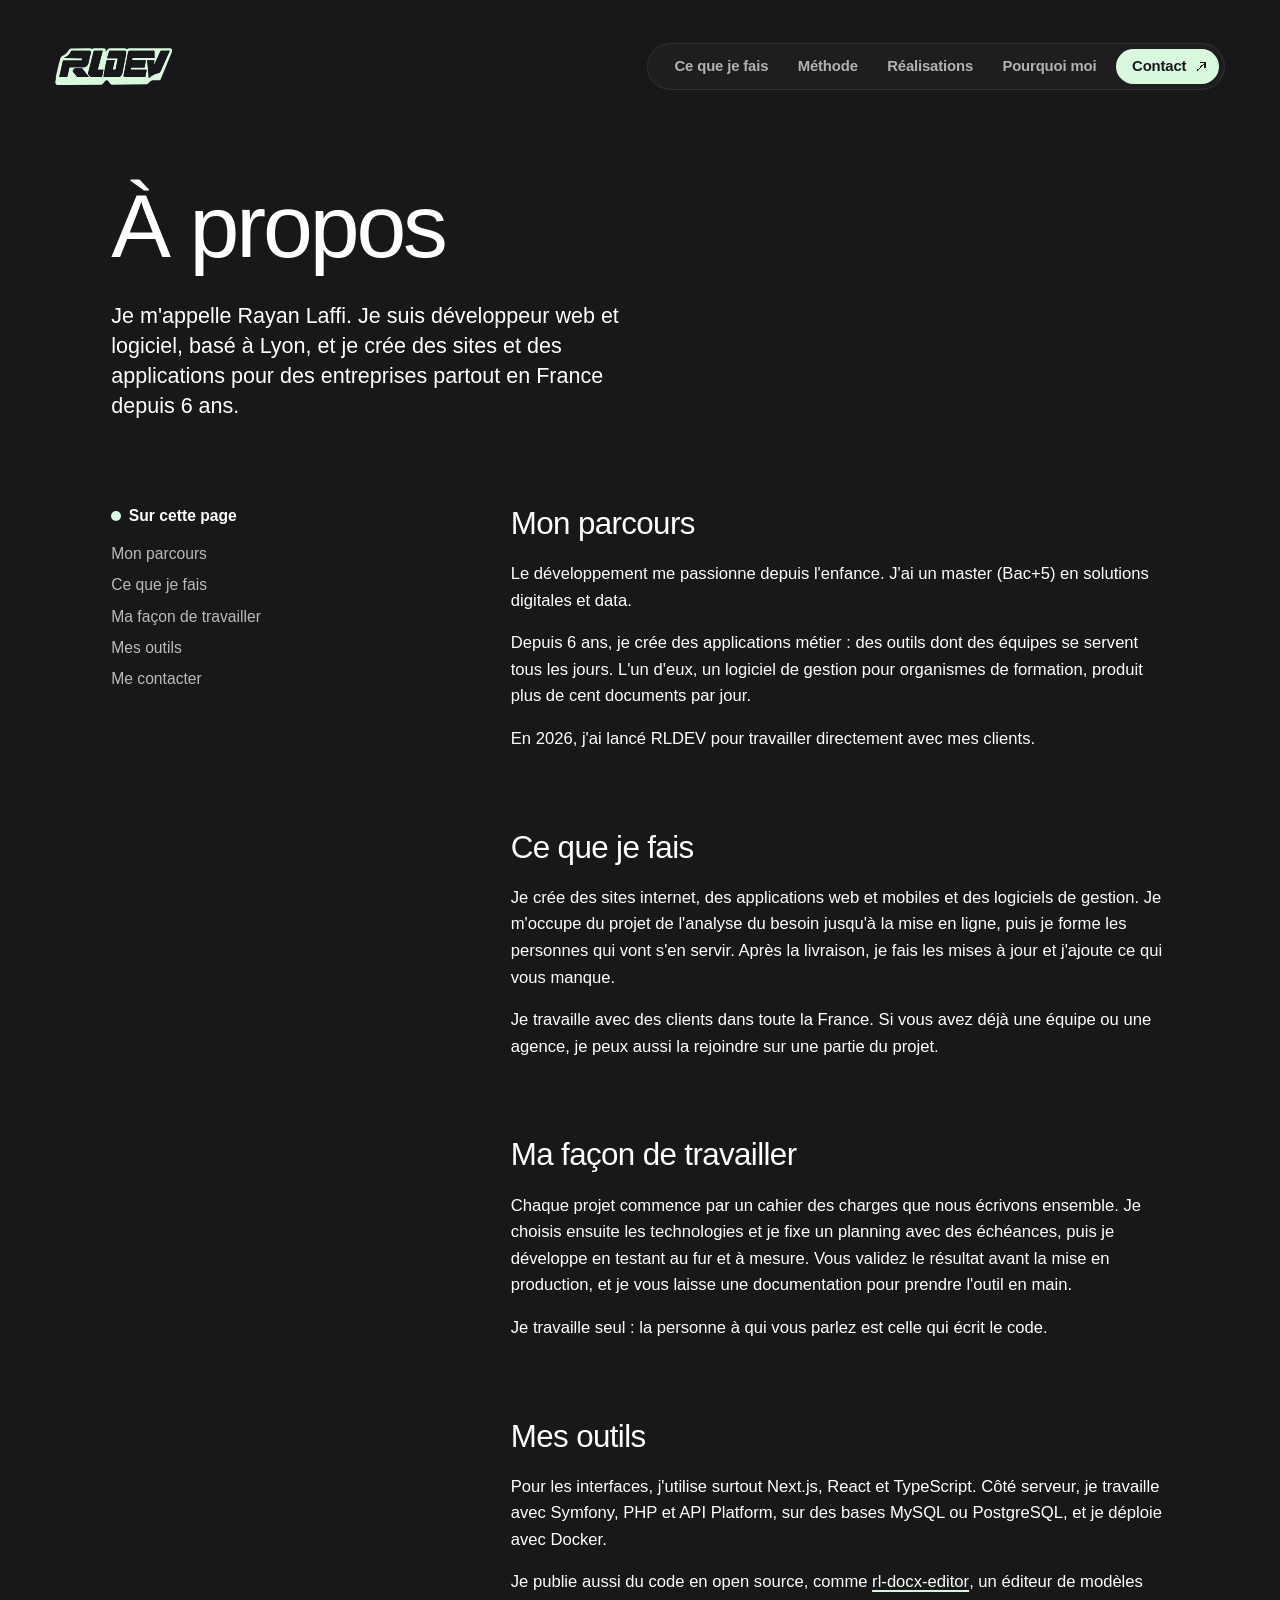
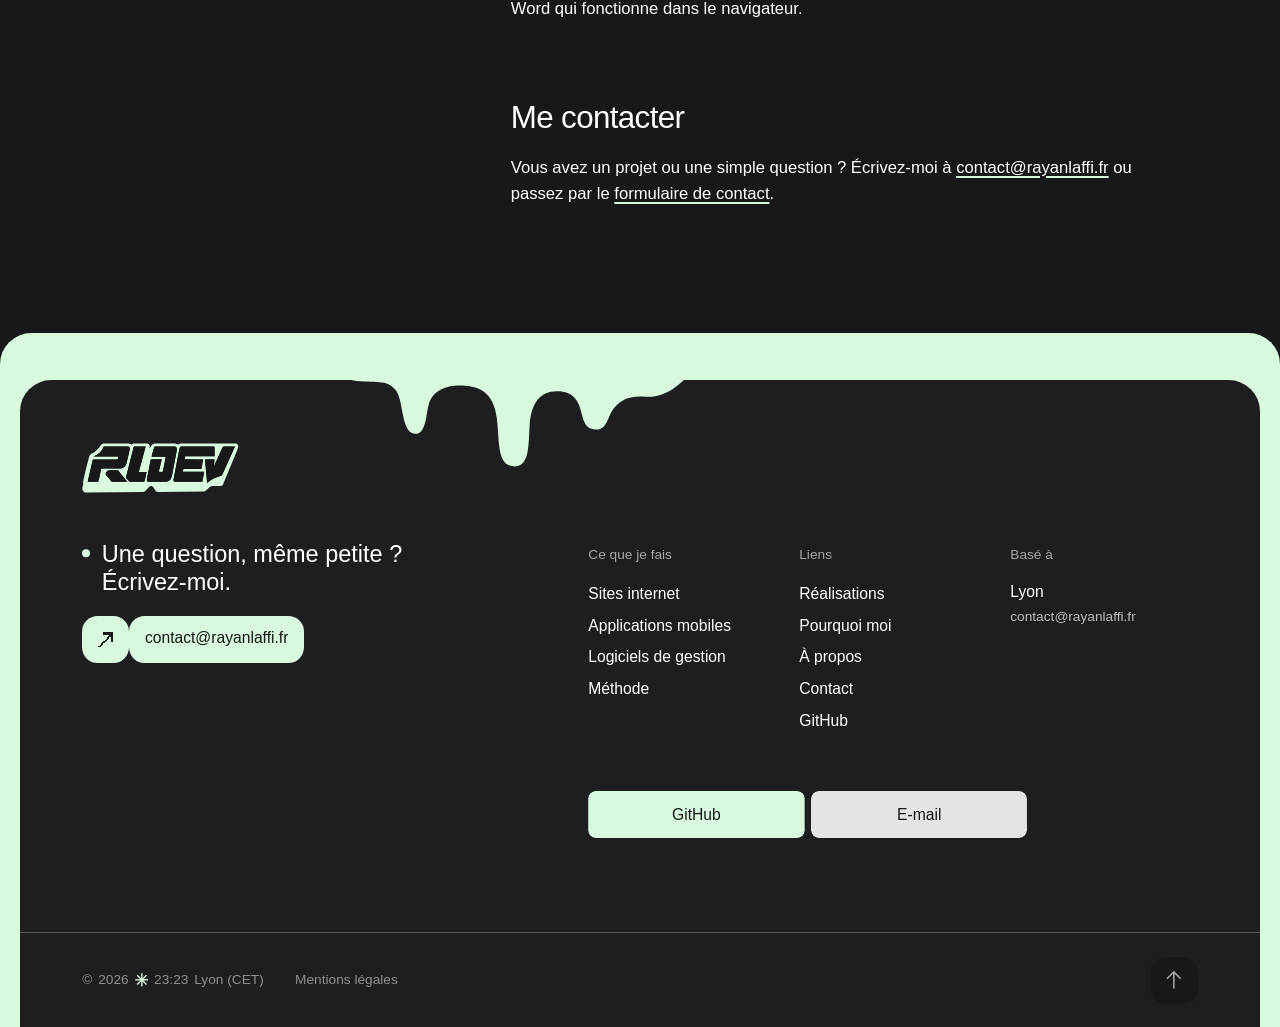
==== commit 5ae12457: "Réalisations : nouvelle image pour Formaness" ====
--- a/a-propos.html
+++ b/a-propos.html
@@ -1 +1 @@
-<!doctype html> <html lang="fr"><head><meta charset="utf-8"><meta http-equiv="Content-Security-Policy" content="default-src 'self'; script-src 'self'; style-src 'self' 'unsafe-inline' https://fonts.googleapis.com; font-src 'self' https://fonts.gstatic.com; img-src 'self' data:; connect-src 'self'; manifest-src 'self'; media-src 'self'; object-src 'none'; base-uri 'self'; form-action 'self' mailto:; upgrade-insecure-requests"><meta name="viewport" content="width=device-width, initial-scale=1"><title>À propos de Rayan Laffi, développeur web à Lyon | RLDEV</title><meta name="description" content="Rayan Laffi, développeur web et logiciel à Lyon, crée des sites et des applications pour des entreprises partout en France depuis 6 ans. Son parcours, son métier, sa méthode et ses outils."><meta name="robots" content="index, follow"><meta name="author" content="Rayan Laffi"><link rel="canonical" href="https://rayanlaffi.fr/a-propos.html"><meta name="theme-color" content="#18181A"><link rel="icon" href="favicon.ico" sizes="32x32"><link rel="icon" href="assets/monogramme-rl-vert.svg" type="image/svg+xml"><link rel="apple-touch-icon" href="apple-touch-icon.png"><link rel="manifest" href="site.webmanifest"><meta property="og:type" content="profile"><meta property="og:locale" content="fr_FR"><meta property="og:site_name" content="RLDEV"><meta property="og:url" content="https://rayanlaffi.fr/a-propos.html"><meta property="og:title" content="À propos de Rayan Laffi, développeur web à Lyon | RLDEV"><meta property="og:description" content="Développeur web et logiciel basé à Lyon, je crée des sites et des applications pour des entreprises partout en France depuis 6 ans. Mon parcours, ma méthode et mes outils."><meta property="og:image" content="https://rayanlaffi.fr/og-image.png"><meta property="og:image:type" content="image/png"><meta property="og:image:width" content="1200"><meta property="og:image:height" content="630"><meta property="og:image:alt" content="Logo RLDEV sur fond sombre, avec le texte « Rayan Laffi, développeur web indépendant à Lyon »"><meta name="twitter:card" content="summary_large_image"><meta name="twitter:title" content="À propos de Rayan Laffi, développeur web à Lyon | RLDEV"><meta name="twitter:description" content="Développeur web et logiciel basé à Lyon, je crée des sites et des applications pour des entreprises partout en France depuis 6 ans. Mon parcours, ma méthode et mes outils."><meta name="twitter:image" content="https://rayanlaffi.fr/og-image.png"><meta name="twitter:image:alt" content="Logo RLDEV sur fond sombre, avec le texte « Rayan Laffi, développeur web indépendant à Lyon »"><script type="application/ld+json">{"@context":"https://schema.org","@graph":[{"@type":"AboutPage","@id":"https://rayanlaffi.fr/a-propos.html#page","url":"https://rayanlaffi.fr/a-propos.html","name":"À propos de Rayan Laffi, développeur web à Lyon | RLDEV","description":"Rayan Laffi, développeur web et logiciel à Lyon, crée des sites et des applications pour des entreprises partout en France depuis 6 ans. Son parcours, son métier, sa méthode et ses outils.","inLanguage":"fr-FR","dateModified":"2026-11-22","isPartOf":{"@type":"WebSite","@id":"https://rayanlaffi.fr/#website","url":"https://rayanlaffi.fr/","name":"RLDEV"},"publisher":{"@type":"ProfessionalService","@id":"https://rayanlaffi.fr/#entreprise","name":"RLDEV","url":"https://rayanlaffi.fr/"},"mainEntity":{"@type":"Person","@id":"https://rayanlaffi.fr/#rayan","name":"Rayan Laffi","jobTitle":"Développeur web et logiciel","url":"https://rayanlaffi.fr/a-propos.html","email":"mailto:contact@rayanlaffi.fr","sameAs":["https://github.com/Rayanlaffi1"],"worksFor":{"@id":"https://rayanlaffi.fr/#entreprise"},"hasCredential":{"@type":"EducationalOccupationalCredential","credentialCategory":"degree","name":"Master (Bac+5) Solutions digitales et data"},"knowsAbout":["Développement web","Applications mobiles","Logiciels de gestion","Next.js","React","TypeScript","Symfony","PHP","API Platform","MySQL","PostgreSQL","Docker"]},"breadcrumb":{"@id":"https://rayanlaffi.fr/a-propos.html#fil"}},{"@type":"BreadcrumbList","@id":"https://rayanlaffi.fr/a-propos.html#fil","itemListElement":[{"@type":"ListItem","position":1,"name":"Accueil","item":"https://rayanlaffi.fr/"},{"@type":"ListItem","position":2,"name":"À propos","item":"https://rayanlaffi.fr/a-propos.html"}]}]}</script><link rel="preconnect" href="https://fonts.googleapis.com"><link rel="preconnect" href="https://fonts.gstatic.com" crossorigin><link rel="stylesheet" href="https://fonts.googleapis.com/css2?family=Caveat:wght@500&family=Commissioner:wght,FLAR@250..300,100&family=Instrument+Sans:wght@400;500;600&family=Manrope:wght@300;400;800&family=Sofia+Sans+Extra+Condensed:wght@800&display=swap"><link rel="stylesheet" href="assets/site.1da498c428.css"></head><body class="legal-page"> <a class="skip-link" href="#main">Aller au contenu</a> <header class="nav" data-nav> <div class="nav__bar"> <a class="nav__logo" href="index.html"> <svg class="logo-rldev" viewBox="42 204 1461 465" role="img" aria-label="RLDEV" focusable="false"><path fill="currentColor" fill-rule="evenodd" d="M46,640 L56,657 L72,665 L614,662 L631,654 L671,609 L681,604 L690,604 L704,613 L731,653 L747,660 L1184,656 L1196,650 L1228,618 L1246,608 L1257,605 L1338,605 L1349,601 L1355,595 L1492,264 L1499,239 L1498,227 L1490,214 L1477,208 L961,208 L951,211 L939,219 L911,208 L718,208 L700,216 L670,255 L674,234 L672,224 L665,214 L652,208 L520,208 L501,217 L477,208 L240,209 L226,216 L218,224 L201,248 L176,275 L160,287 L126,306 L110,327 L80,441 L53,560 L52,582 L54,587 L46,622 Z M961,240 L968,237 L1273,237 L1278,241 L1279,328 L1006,328 L1004,331 L1000,353 L1003,356 L1171,357 L1157,441 L1153,447 L990,447 L987,449 L984,463 L984,473 L1178,473 L1181,477 L1164,566 L906,566 L897,559 L895,548 L951,256 L955,246 Z M486,245 L488,263 L456,398 L448,414 L433,430 L420,438 L405,442 L224,442 L220,449 L202,532 L192,566 L95,565 L141,364 L145,359 L369,359 L377,351 L380,337 L378,330 L150,329 L182,314 L204,298 L227,272 L243,240 L248,237 L472,237 L481,240 Z M722,237 L905,237 L915,239 L925,248 L927,254 L926,274 L879,519 L865,546 L853,557 L841,563 L826,566 L656,566 L647,558 L647,543 L681,369 L686,355 L786,356 L758,473 L790,474 L797,467 L823,334 L821,332 L692,332 L693,321 L715,243 Z M1469,237 L1347,508 L1280,531 L1245,550 L1209,576 L1189,357 L1277,356 L1273,422 L1353,244 L1362,237 Z M529,237 L633,237 L635,239 L573,470 L575,474 L644,475 L632,535 L623,566 L485,566 L453,528 L453,520 L524,241 Z M264,488 L276,468 L291,457 L377,457 L464,565 L319,566 L263,497 Z"/><path class="logo-rldev__ink" d="M961,240 L968,237 L1273,237 L1278,241 L1279,328 L1006,328 L1004,331 L1000,353 L1003,356 L1171,357 L1157,441 L1153,447 L990,447 L987,449 L984,463 L984,473 L1178,473 L1181,477 L1164,566 L906,566 L897,559 L895,548 L951,256 L955,246 Z M486,245 L488,263 L456,398 L448,414 L433,430 L420,438 L405,442 L224,442 L220,449 L202,532 L192,566 L95,565 L141,364 L145,359 L369,359 L377,351 L380,337 L378,330 L150,329 L182,314 L204,298 L227,272 L243,240 L248,237 L472,237 L481,240 Z M722,237 L905,237 L915,239 L925,248 L927,254 L926,274 L879,519 L865,546 L853,557 L841,563 L826,566 L656,566 L647,558 L647,543 L681,369 L686,355 L786,356 L758,473 L790,474 L797,467 L823,334 L821,332 L692,332 L693,321 L715,243 Z M1469,237 L1347,508 L1280,531 L1245,550 L1209,576 L1189,357 L1277,356 L1273,422 L1353,244 L1362,237 Z M529,237 L633,237 L635,239 L573,470 L575,474 L644,475 L632,535 L623,566 L485,566 L453,528 L453,520 L524,241 Z M264,488 L276,468 L291,457 L377,457 L464,565 L319,566 L263,497 Z"/></svg> </a> <nav class="nav__links-wrap pmenu" aria-label="Navigation principale" data-pmenu-nav> <span class="pmenu__goutte" aria-hidden="true"></span> <ul class="pmenu__liste"> <li class="pmenu__item" data-pmenu> <button class="pmenu__lien" type="button" aria-expanded="false" aria-controls="pmenu-services" data-pmenu-cible="services">Ce que je fais</button> <div class="pmenu__tiroir" id="pmenu-services"> <ul class="pmenu__carte"> <li style="--i:0"><a class="pmenu__entree" href="index.html#services"><span class="pmenu__forme" aria-hidden="true"><svg viewBox="0 0 100 100" focusable="false"><g fill="currentColor"><path d="M3 3H25A24 24 0 0 1 49 27V49H27A24 24 0 0 1 3 25Z"/><path transform="matrix(-1 0 0 1 100 0)" d="M3 3H25A24 24 0 0 1 49 27V49H27A24 24 0 0 1 3 25Z"/><path transform="matrix(1 0 0 -1 0 100)" d="M3 3H25A24 24 0 0 1 49 27V49H27A24 24 0 0 1 3 25Z"/><path transform="rotate(180 50 50)" d="M3 3H25A24 24 0 0 1 49 27V49H27A24 24 0 0 1 3 25Z"/></g></svg></span><span class="pmenu__texte"><span class="pmenu__nom">Sites internet</span><span class="pmenu__desc">Le site qui présente votre activité</span></span></a></li> <li style="--i:1"><a class="pmenu__entree" href="index.html#services"><span class="pmenu__forme" aria-hidden="true"><svg viewBox="0 0 100 100" focusable="false"><path fill="currentColor" d="M66 3V34A40 40 0 0 1 97 66H66A40 40 0 0 1 34 97V66A40 40 0 0 1 3 34H34A40 40 0 0 1 66 3Z"/></svg></span><span class="pmenu__texte"><span class="pmenu__nom">Applications mobiles</span><span class="pmenu__desc">Pour iPhone et pour Android</span></span></a></li> <li style="--i:2"><a class="pmenu__entree" href="index.html#services"><span class="pmenu__forme" aria-hidden="true"><svg viewBox="0 0 100 100" focusable="false"><g fill="currentColor"><rect x="43" y="3" width="14" height="94"/><rect x="43" y="3" width="14" height="94" transform="rotate(45 50 50)"/><rect x="43" y="3" width="14" height="94" transform="rotate(90 50 50)"/><rect x="43" y="3" width="14" height="94" transform="rotate(135 50 50)"/></g></svg></span><span class="pmenu__texte"><span class="pmenu__nom">Logiciels de gestion</span><span class="pmenu__desc">Construits autour de votre métier</span></span></a></li> </ul> </div> </li> <li class="pmenu__item"><a class="pmenu__lien" href="index.html#vision" data-pmenu-cible="vision">Méthode</a></li> <li class="pmenu__item" data-pmenu> <button class="pmenu__lien" type="button" aria-expanded="false" aria-controls="pmenu-projets" data-pmenu-cible="projets">Réalisations</button> <div class="pmenu__tiroir" id="pmenu-projets"> <ul class="pmenu__carte"> <li style="--i:0"><a class="pmenu__entree" href="index.html#projets"><span class="pmenu__forme pmenu__forme--projet" style="--tint:#FDCC02;--clip:var(--rg-clip-fleur)" aria-hidden="true"></span><span class="pmenu__texte"><span class="pmenu__nom">O Daba</span><span class="pmenu__desc">Site vitrine, Vénissieux</span></span></a></li> <li style="--i:1"><a class="pmenu__entree" href="index.html#projets"><span class="pmenu__forme pmenu__forme--projet" style="--tint:#3281A9;--clip:var(--rg-clip-carre)" aria-hidden="true"></span><span class="pmenu__texte"><span class="pmenu__nom">Formaness</span><span class="pmenu__desc">Site de présentation</span></span></a></li> <li style="--i:2" hidden><a class="pmenu__entree" href="index.html#projets"><span class="pmenu__forme pmenu__forme--projet" style="--tint:#234F1A;--clip:var(--rg-clip-etoile)" aria-hidden="true"></span><span class="pmenu__texte"><span class="pmenu__nom">Comptoir des Saveurs</span><span class="pmenu__desc">Site vitrine, Lyon</span></span></a></li> </ul> </div> </li> <li class="pmenu__item"><a class="pmenu__lien" href="index.html#pourquoi" data-pmenu-cible="pourquoi">Pourquoi moi</a></li> <li class="pmenu__item"><a class="pmenu__contact" href="index.html#contact" data-pmenu-cible="contact"><span>Contact</span><span class="pmenu__fleche-boite"><svg class="pmenu__fleche" viewBox="-2 -2 16 16" aria-hidden="true" focusable="false" shape-rendering="crispEdges"><g fill="currentColor"><rect x="4" y="0" width="8" height="2"/><rect x="9" y="2" width="3" height="1"/><rect x="8" y="3" width="4" height="1"/><rect x="7" y="4" width="2" height="1"/><rect x="10" y="4" width="2" height="4"/><rect x="6" y="5" width="2" height="1"/><rect x="5" y="6" width="2" height="1"/><rect x="4" y="7" width="2" height="1"/><rect x="3" y="8" width="2" height="1"/><rect x="2" y="9" width="2" height="1"/><rect x="1" y="10" width="2" height="1"/><rect x="0" y="11" width="2" height="1"/></g></svg></span></a></li> </ul> </nav> <div class="pmob" data-pmob> <button class="pmob__pilule" type="button" aria-expanded="false" aria-controls="pmob-panneau" data-pmob-ouvrir> <span class="pmob__goutte" aria-hidden="true"></span><span>Menu</span> </button> <div class="pmob__panneau" id="pmob-panneau" role="dialog" aria-modal="true" aria-label="Menu" hidden> <div class="pmob__tete"> <a class="pmob__logo" href="index.html#accueil" aria-label="RLDEV, accueil" data-pmob-logo></a> <button class="pmob__retour" type="button" data-pmob-retour hidden><svg class="pmob__chevron" viewBox="0 0 6 10" aria-hidden="true" focusable="false" shape-rendering="crispEdges"><path fill="currentColor" d="M0 0h2v2H0zM2 2h2v2H2zM4 4h2v2H4zM2 6h2v2H2zM0 8h2v2H0z"/></svg><span data-pmob-retour-texte>Retour</span></button> <button class="pmob__fermer" type="button" data-pmob-fermer><span>Fermer</span><svg viewBox="0 0 7 7" aria-hidden="true" focusable="false" shape-rendering="crispEdges"><path fill="currentColor" d="M0 0h1v1H0zM6 0h1v1H6zM1 1h1v1H1zM5 1h1v1H5zM2 2h1v1H2zM4 2h1v1H4zM3 3h1v1H3zM2 4h1v1H2zM4 4h1v1H4zM1 5h1v1H1zM5 5h1v1H5zM0 6h1v1H0zM6 6h1v1H6z"/></svg></button> </div> <div class="pmob__vues" data-pmob-vues> <ul class="pmob__vue" data-pmob-vue="racine"> <li style="--i:0"><button class="pmob__lien" type="button" data-pmob-vers="services" data-pmenu-cible="services">Ce que je fais<svg class="pmob__chevron" viewBox="0 0 6 10" aria-hidden="true" focusable="false" shape-rendering="crispEdges"><path fill="currentColor" d="M0 0h2v2H0zM2 2h2v2H2zM4 4h2v2H4zM2 6h2v2H2zM0 8h2v2H0z"/></svg></button></li> <li style="--i:1"><a class="pmob__lien" href="index.html#vision" data-pmenu-cible="vision">Méthode</a></li> <li style="--i:2"><button class="pmob__lien" type="button" data-pmob-vers="projets" data-pmenu-cible="projets">Réalisations<svg class="pmob__chevron" viewBox="0 0 6 10" aria-hidden="true" focusable="false" shape-rendering="crispEdges"><path fill="currentColor" d="M0 0h2v2H0zM2 2h2v2H2zM4 4h2v2H4zM2 6h2v2H2zM0 8h2v2H0z"/></svg></button></li> <li style="--i:3"><a class="pmob__lien" href="index.html#pourquoi" data-pmenu-cible="pourquoi">Pourquoi moi</a></li> </ul> <ul class="pmob__vue" data-pmob-vue="services" aria-label="Ce que je fais" hidden> <li style="--i:0"><a class="pmenu__entree" href="index.html#services"><span class="pmenu__forme" aria-hidden="true"><svg viewBox="0 0 100 100" focusable="false"><g fill="currentColor"><path d="M3 3H25A24 24 0 0 1 49 27V49H27A24 24 0 0 1 3 25Z"/><path transform="matrix(-1 0 0 1 100 0)" d="M3 3H25A24 24 0 0 1 49 27V49H27A24 24 0 0 1 3 25Z"/><path transform="matrix(1 0 0 -1 0 100)" d="M3 3H25A24 24 0 0 1 49 27V49H27A24 24 0 0 1 3 25Z"/><path transform="rotate(180 50 50)" d="M3 3H25A24 24 0 0 1 49 27V49H27A24 24 0 0 1 3 25Z"/></g></svg></span><span class="pmenu__texte"><span class="pmenu__nom">Sites internet</span><span class="pmenu__desc">Le site qui présente votre activité</span></span></a></li> <li style="--i:1"><a class="pmenu__entree" href="index.html#services"><span class="pmenu__forme" aria-hidden="true"><svg viewBox="0 0 100 100" focusable="false"><path fill="currentColor" d="M66 3V34A40 40 0 0 1 97 66H66A40 40 0 0 1 34 97V66A40 40 0 0 1 3 34H34A40 40 0 0 1 66 3Z"/></svg></span><span class="pmenu__texte"><span class="pmenu__nom">Applications mobiles</span><span class="pmenu__desc">Pour iPhone et pour Android</span></span></a></li> <li style="--i:2"><a class="pmenu__entree" href="index.html#services"><span class="pmenu__forme" aria-hidden="true"><svg viewBox="0 0 100 100" focusable="false"><g fill="currentColor"><rect x="43" y="3" width="14" height="94"/><rect x="43" y="3" width="14" height="94" transform="rotate(45 50 50)"/><rect x="43" y="3" width="14" height="94" transform="rotate(90 50 50)"/><rect x="43" y="3" width="14" height="94" transform="rotate(135 50 50)"/></g></svg></span><span class="pmenu__texte"><span class="pmenu__nom">Logiciels de gestion</span><span class="pmenu__desc">Construits autour de votre métier</span></span></a></li> </ul> <ul class="pmob__vue" data-pmob-vue="projets" aria-label="Réalisations" hidden> <li style="--i:0"><a class="pmenu__entree" href="index.html#projets"><span class="pmenu__forme pmenu__forme--projet" style="--tint:#FDCC02;--clip:var(--rg-clip-fleur)" aria-hidden="true"></span><span class="pmenu__texte"><span class="pmenu__nom">O Daba</span><span class="pmenu__desc">Site vitrine, Vénissieux</span></span></a></li> <li style="--i:1"><a class="pmenu__entree" href="index.html#projets"><span class="pmenu__forme pmenu__forme--projet" style="--tint:#3281A9;--clip:var(--rg-clip-carre)" aria-hidden="true"></span><span class="pmenu__texte"><span class="pmenu__nom">Formaness</span><span class="pmenu__desc">Site de présentation</span></span></a></li> <li style="--i:2" hidden><a class="pmenu__entree" href="index.html#projets"><span class="pmenu__forme pmenu__forme--projet" style="--tint:#234F1A;--clip:var(--rg-clip-etoile)" aria-hidden="true"></span><span class="pmenu__texte"><span class="pmenu__nom">Comptoir des Saveurs</span><span class="pmenu__desc">Site vitrine, Lyon</span></span></a></li> </ul> </div> <a class="pmob__contact" href="index.html#contact"><span>Contact</span><span class="pmenu__fleche-boite"><svg class="pmenu__fleche" viewBox="-2 -2 16 16" aria-hidden="true" focusable="false" shape-rendering="crispEdges"><g fill="currentColor"><rect x="4" y="0" width="8" height="2"/><rect x="9" y="2" width="3" height="1"/><rect x="8" y="3" width="4" height="1"/><rect x="7" y="4" width="2" height="1"/><rect x="10" y="4" width="2" height="4"/><rect x="6" y="5" width="2" height="1"/><rect x="5" y="6" width="2" height="1"/><rect x="4" y="7" width="2" height="1"/><rect x="3" y="8" width="2" height="1"/><rect x="2" y="9" width="2" height="1"/><rect x="1" y="10" width="2" height="1"/><rect x="0" y="11" width="2" height="1"/></g></svg></span></a> </div> </div> </div> </header> <main id="main" class="legal"> <div class="legal__frame"> <header class="legal__head"> <h1 class="legal__title">À propos</h1> <p class="legal__lead">Je m'appelle Rayan Laffi. Je suis développeur web et logiciel, basé à Lyon, et je crée des sites et des applications pour des entreprises partout en France depuis 6 ans.</p> </header> <nav class="legal__toc" aria-labelledby="legal-toc-title"> <p class="legal__toc-title" id="legal-toc-title">Sur cette page</p> <ul class="legal__toc-list"> <li><a class="legal__toc-link" href="#parcours">Mon parcours</a></li> <li><a class="legal__toc-link" href="#metier">Ce que je fais</a></li> <li><a class="legal__toc-link" href="#methode">Ma façon de travailler</a></li> <li><a class="legal__toc-link" href="#outils">Mes outils</a></li> <li><a class="legal__toc-link" href="#ecrire">Me contacter</a></li> </ul> </nav> <div class="legal__body"> <section class="legal__section" id="parcours" aria-labelledby="parcours-title"> <h2 class="legal__h2" id="parcours-title">Mon parcours</h2> <p>Le développement me passionne depuis l'enfance. J'ai un master (Bac+5) en solutions digitales et data.</p> <p>Depuis 6 ans, je crée des applications métier : des outils dont des équipes se servent tous les jours. L'un d'eux, un logiciel de gestion pour organismes de formation, produit plus de cent documents par jour.</p> <p>En 2026, j'ai lancé RLDEV pour travailler directement avec mes clients.</p> </section> <section class="legal__section" id="metier" aria-labelledby="metier-title"> <h2 class="legal__h2" id="metier-title">Ce que je fais</h2> <p>Je crée des sites internet, des applications web et mobiles et des logiciels de gestion. Je m'occupe du projet de l'analyse du besoin jusqu'à la mise en ligne, puis je forme les personnes qui vont s'en servir. Après la livraison, je fais les mises à jour et j'ajoute ce qui vous manque.</p> <p>Je travaille avec des clients dans toute la France. Si vous avez déjà une équipe ou une agence, je peux aussi la rejoindre sur une partie du projet.</p> </section> <section class="legal__section" id="methode" aria-labelledby="methode-title"> <h2 class="legal__h2" id="methode-title">Ma façon de travailler</h2> <p>Chaque projet commence par un cahier des charges que nous écrivons ensemble. Je choisis ensuite les technologies et je fixe un planning avec des échéances, puis je développe en testant au fur et à mesure. Vous validez le résultat avant la mise en production, et je vous laisse une documentation pour prendre l'outil en main.</p> <p>Je travaille seul : la personne à qui vous parlez est celle qui écrit le code.</p> </section> <section class="legal__section" id="outils" aria-labelledby="outils-title"> <h2 class="legal__h2" id="outils-title">Mes outils</h2> <p>Pour les interfaces, j'utilise surtout Next.js, React et TypeScript. Côté serveur, je travaille avec Symfony, PHP et API Platform, sur des bases MySQL ou PostgreSQL, et je déploie avec Docker.</p> <p>Je publie aussi du code en open source, comme <a class="legal__link" href="https://github.com/Rayanlaffi1/rl-docx-editor" target="_blank" rel="noopener">rl-docx-editor<span class="visually-hidden"> (s'ouvre dans un nouvel onglet)</span></a>, un éditeur de modèles Word qui fonctionne dans le navigateur.</p> </section> <section class="legal__section" id="ecrire" aria-labelledby="ecrire-title"> <h2 class="legal__h2" id="ecrire-title">Me contacter</h2> <p>Vous avez un projet ou une simple question ? Écrivez-moi à <a class="legal__link" href="mailto:contact@rayanlaffi.fr">contact@rayanlaffi.fr</a> ou passez par le <a class="legal__link" href="index.html#contact">formulaire de contact</a>.</p> </section> </div> </div> </main> <footer class="footer" id="pied"> <div class="footer__panel"> <svg class="footer__drip" viewBox="0 0 600 175" aria-hidden="true" focusable="false"><path fill="currentColor" d="M0 0C20 0 30 38 60 44C95 50 110 40 125 60C135 75 132 118 150 122C168 126 168 95 172 80C178 58 200 50 225 52C255 54 268 70 272 100C276 135 272 168 296 170C320 172 318 140 320 110C322 78 335 60 360 60C385 60 392 75 396 92C400 108 404 116 418 116C434 116 434 96 444 84C456 70 470 66 490 68C520 70 540 50 560 30C575 14 585 0 600 0Z"/></svg> <div class="footer__top"> <div class="footer__news"> <a class="footer__logo" href="index.html"> <svg class="logo-rldev" viewBox="42 204 1461 465" role="img" aria-label="RLDEV" focusable="false"><path fill="currentColor" fill-rule="evenodd" d="M46,640 L56,657 L72,665 L614,662 L631,654 L671,609 L681,604 L690,604 L704,613 L731,653 L747,660 L1184,656 L1196,650 L1228,618 L1246,608 L1257,605 L1338,605 L1349,601 L1355,595 L1492,264 L1499,239 L1498,227 L1490,214 L1477,208 L961,208 L951,211 L939,219 L911,208 L718,208 L700,216 L670,255 L674,234 L672,224 L665,214 L652,208 L520,208 L501,217 L477,208 L240,209 L226,216 L218,224 L201,248 L176,275 L160,287 L126,306 L110,327 L80,441 L53,560 L52,582 L54,587 L46,622 Z M961,240 L968,237 L1273,237 L1278,241 L1279,328 L1006,328 L1004,331 L1000,353 L1003,356 L1171,357 L1157,441 L1153,447 L990,447 L987,449 L984,463 L984,473 L1178,473 L1181,477 L1164,566 L906,566 L897,559 L895,548 L951,256 L955,246 Z M486,245 L488,263 L456,398 L448,414 L433,430 L420,438 L405,442 L224,442 L220,449 L202,532 L192,566 L95,565 L141,364 L145,359 L369,359 L377,351 L380,337 L378,330 L150,329 L182,314 L204,298 L227,272 L243,240 L248,237 L472,237 L481,240 Z M722,237 L905,237 L915,239 L925,248 L927,254 L926,274 L879,519 L865,546 L853,557 L841,563 L826,566 L656,566 L647,558 L647,543 L681,369 L686,355 L786,356 L758,473 L790,474 L797,467 L823,334 L821,332 L692,332 L693,321 L715,243 Z M1469,237 L1347,508 L1280,531 L1245,550 L1209,576 L1189,357 L1277,356 L1273,422 L1353,244 L1362,237 Z M529,237 L633,237 L635,239 L573,470 L575,474 L644,475 L632,535 L623,566 L485,566 L453,528 L453,520 L524,241 Z M264,488 L276,468 L291,457 L377,457 L464,565 L319,566 L263,497 Z"/><path class="logo-rldev__ink" d="M961,240 L968,237 L1273,237 L1278,241 L1279,328 L1006,328 L1004,331 L1000,353 L1003,356 L1171,357 L1157,441 L1153,447 L990,447 L987,449 L984,463 L984,473 L1178,473 L1181,477 L1164,566 L906,566 L897,559 L895,548 L951,256 L955,246 Z M486,245 L488,263 L456,398 L448,414 L433,430 L420,438 L405,442 L224,442 L220,449 L202,532 L192,566 L95,565 L141,364 L145,359 L369,359 L377,351 L380,337 L378,330 L150,329 L182,314 L204,298 L227,272 L243,240 L248,237 L472,237 L481,240 Z M722,237 L905,237 L915,239 L925,248 L927,254 L926,274 L879,519 L865,546 L853,557 L841,563 L826,566 L656,566 L647,558 L647,543 L681,369 L686,355 L786,356 L758,473 L790,474 L797,467 L823,334 L821,332 L692,332 L693,321 L715,243 Z M1469,237 L1347,508 L1280,531 L1245,550 L1209,576 L1189,357 L1277,356 L1273,422 L1353,244 L1362,237 Z M529,237 L633,237 L635,239 L573,470 L575,474 L644,475 L632,535 L623,566 L485,566 L453,528 L453,520 L524,241 Z M264,488 L276,468 L291,457 L377,457 L464,565 L319,566 L263,497 Z"/></svg> </a> <h2 class="footer__news-title"><span class="footer__news-dot" aria-hidden="true"></span>Une question, même petite ? Écrivez-moi.</h2> <div class="form form--mail"> <a class="btn btn--violet btn--survol-noir form__submit" data-btn data-magnet href="mailto:contact@rayanlaffi.fr"> <span class="btn__icon" aria-hidden="true"><svg class="btn__cube" viewBox="-2 -2 16 16" focusable="false" shape-rendering="crispEdges"><g fill="currentColor"><rect x="4" y="0" width="8" height="1"/><rect x="4" y="1" width="8" height="1"/><rect x="9" y="2" width="3" height="1"/><rect x="8" y="3" width="4" height="1"/><rect x="7" y="4" width="2" height="1"/><rect x="10" y="4" width="2" height="1"/><rect x="6" y="5" width="2" height="1"/><rect x="10" y="5" width="2" height="1"/><rect x="5" y="6" width="2" height="1"/><rect x="10" y="6" width="2" height="1"/><rect x="4" y="7" width="2" height="1"/><rect x="10" y="7" width="2" height="1"/><rect x="3" y="8" width="2" height="1"/><rect x="2" y="9" width="2" height="1"/><rect x="1" y="10" width="2" height="1"/><rect x="0" y="11" width="2" height="1"/></g></svg></span> <span class="btn__label"><span class="btn__mask"><span class="btn__text" data-btn-text>contact@rayanlaffi.fr</span></span></span> <span class="btn__icon-hover" aria-hidden="true"><svg class="btn__cube" viewBox="0 -2.5 17 17" focusable="false" shape-rendering="crispEdges"><g fill="currentColor"><rect x="1" y="0" width="15" height="1"/><rect x="0" y="1" width="1" height="1"/><rect x="3" y="1" width="11" height="1"/><rect x="16" y="1" width="1" height="1"/><rect x="0" y="2" width="3" height="1"/><rect x="5" y="2" width="7" height="1"/><rect x="14" y="2" width="3" height="1"/><rect x="0" y="3" width="5" height="1"/><rect x="7" y="3" width="3" height="1"/><rect x="12" y="3" width="5" height="1"/><rect x="0" y="4" width="7" height="1"/><rect x="10" y="4" width="7" height="1"/><rect x="0" y="5" width="17" height="1"/><rect x="0" y="6" width="17" height="1"/><rect x="0" y="7" width="17" height="1"/><rect x="0" y="8" width="5" height="1"/><rect x="7" y="8" width="3" height="1"/><rect x="12" y="8" width="5" height="1"/><rect x="0" y="9" width="3" height="1"/><rect x="5" y="9" width="7" height="1"/><rect x="14" y="9" width="3" height="1"/><rect x="0" y="10" width="1" height="1"/><rect x="3" y="10" width="11" height="1"/><rect x="16" y="10" width="1" height="1"/><rect x="1" y="11" width="15" height="1"/></g></svg></span> </a> </div> </div> <div class="footer__nav"> <div class="footer__cols"> <nav class="footer__col" aria-labelledby="f-services"> <h3 class="footer__col-title" id="f-services">Ce que je fais</h3> <ul class="footer__list"> <li><a class="footer-link" data-footer-link href="index.html#services"><span class="footer-link__wrap"><span class="footer-link__dot" aria-hidden="true"></span>Sites internet</span></a></li> <li><a class="footer-link" data-footer-link href="index.html#services"><span class="footer-link__wrap"><span class="footer-link__dot" aria-hidden="true"></span>Applications mobiles</span></a></li> <li><a class="footer-link" data-footer-link href="index.html#services"><span class="footer-link__wrap"><span class="footer-link__dot" aria-hidden="true"></span>Logiciels de gestion</span></a></li> <li><a class="footer-link" data-footer-link href="index.html#vision"><span class="footer-link__wrap"><span class="footer-link__dot" aria-hidden="true"></span>Méthode</span></a></li> </ul> </nav> <nav class="footer__col" aria-labelledby="f-liens"> <h3 class="footer__col-title" id="f-liens">Liens</h3> <ul class="footer__list"> <li><a class="footer-link" data-footer-link href="index.html#projets"><span class="footer-link__wrap"><span class="footer-link__dot" aria-hidden="true"></span>Réalisations</span></a></li> <li><a class="footer-link" data-footer-link href="index.html#pourquoi"><span class="footer-link__wrap"><span class="footer-link__dot" aria-hidden="true"></span>Pourquoi moi</span></a></li> <li><a class="footer-link" data-footer-link href="a-propos.html" aria-current="page"><span class="footer-link__wrap"><span class="footer-link__dot" aria-hidden="true"></span>À propos</span></a></li> <li><a class="footer-link" data-footer-link href="index.html#contact"><span class="footer-link__wrap"><span class="footer-link__dot" aria-hidden="true"></span>Contact</span></a></li> <li><a class="footer-link" data-footer-link href="https://github.com/Rayanlaffi1" target="_blank" rel="noopener"><span class="footer-link__wrap"><span class="footer-link__dot" aria-hidden="true"></span>GitHub</span></a></li> </ul> </nav> <div class="footer__col"> <h3 class="footer__col-title">Basé à</h3> <a class="office" href="mailto:contact@rayanlaffi.fr"><span class="office__city">Lyon</span><span class="office__address">contact@rayanlaffi.fr</span></a> </div> </div> <div class="social"> <a class="social__btn social__btn--yt" href="https://github.com/Rayanlaffi1" target="_blank" rel="noopener"><span class="social__repos"><span class="social__texte">GitHub</span></span><span class="social__survol" aria-hidden="true"><span class="social__texte social__double" data-text="GitHub"></span></span></a> <a class="social__btn social__btn--ig" href="mailto:contact@rayanlaffi.fr"><span class="social__repos"><span class="social__texte">E-mail</span></span><span class="social__survol" aria-hidden="true"><span class="social__texte social__double" data-text="E-mail"></span></span></a> </div> </div> </div> <div class="footer__bottom"> <div class="footer__bottom-group"> <p class="footer__meta">© <span data-year>2026</span> <svg class="footer__star" viewBox="0 0 100 100" aria-hidden="true" focusable="false"><g fill="currentColor"><rect x="45" y="2" width="10" height="96"/><rect x="45" y="2" width="10" height="96" transform="rotate(45 50 50)"/><rect x="45" y="2" width="10" height="96" transform="rotate(90 50 50)"/><rect x="45" y="2" width="10" height="96" transform="rotate(135 50 50)"/></g></svg> <span data-clock>10:26</span> Lyon (CET) </p> <a class="footer__small-link" href="mentions-legales.html">Mentions légales</a> </div> <div class="footer__bottom-group"> <a class="totop" data-totop href="#top" aria-label="Retour en haut"><svg viewBox="0 0 16 20" aria-hidden="true" focusable="false"><path d="M8 19V2M1 9l7-7 7 7" fill="none" stroke="currentColor" stroke-width="1.6"/></svg></a> </div> </div> </div> </footer> <script src="assets/debut.6d27a9efea.js"></script> <script src="assets/site.0df3e098e5.js" defer></script></body></html>+<!doctype html> <html lang="fr"><head><meta charset="utf-8"><meta http-equiv="Content-Security-Policy" content="default-src 'self'; script-src 'self'; style-src 'self' 'unsafe-inline' https://fonts.googleapis.com; font-src 'self' https://fonts.gstatic.com; img-src 'self' data:; connect-src 'self'; manifest-src 'self'; media-src 'self'; object-src 'none'; base-uri 'self'; form-action 'self' mailto:; upgrade-insecure-requests"><meta name="viewport" content="width=device-width, initial-scale=1"><title>À propos de Rayan Laffi, développeur web à Lyon | RLDEV</title><meta name="description" content="Rayan Laffi, développeur web et logiciel à Lyon, crée des sites et des applications pour des entreprises partout en France depuis 6 ans. Son parcours, son métier, sa méthode et ses outils."><meta name="robots" content="index, follow"><meta name="author" content="Rayan Laffi"><link rel="canonical" href="https://rayanlaffi.fr/a-propos.html"><meta name="theme-color" content="#18181A"><link rel="icon" href="favicon.ico" sizes="32x32"><link rel="icon" href="assets/monogramme-rl-vert.svg" type="image/svg+xml"><link rel="apple-touch-icon" href="apple-touch-icon.png"><link rel="manifest" href="site.webmanifest"><meta property="og:type" content="profile"><meta property="og:locale" content="fr_FR"><meta property="og:site_name" content="RLDEV"><meta property="og:url" content="https://rayanlaffi.fr/a-propos.html"><meta property="og:title" content="À propos de Rayan Laffi, développeur web à Lyon | RLDEV"><meta property="og:description" content="Développeur web et logiciel basé à Lyon, je crée des sites et des applications pour des entreprises partout en France depuis 6 ans. Mon parcours, ma méthode et mes outils."><meta property="og:image" content="https://rayanlaffi.fr/og-image.png"><meta property="og:image:type" content="image/png"><meta property="og:image:width" content="1200"><meta property="og:image:height" content="630"><meta property="og:image:alt" content="Logo RLDEV sur fond sombre, avec le texte « Rayan Laffi, développeur web indépendant à Lyon »"><meta name="twitter:card" content="summary_large_image"><meta name="twitter:title" content="À propos de Rayan Laffi, développeur web à Lyon | RLDEV"><meta name="twitter:description" content="Développeur web et logiciel basé à Lyon, je crée des sites et des applications pour des entreprises partout en France depuis 6 ans. Mon parcours, ma méthode et mes outils."><meta name="twitter:image" content="https://rayanlaffi.fr/og-image.png"><meta name="twitter:image:alt" content="Logo RLDEV sur fond sombre, avec le texte « Rayan Laffi, développeur web indépendant à Lyon »"><script type="application/ld+json">{"@context":"https://schema.org","@graph":[{"@type":"AboutPage","@id":"https://rayanlaffi.fr/a-propos.html#page","url":"https://rayanlaffi.fr/a-propos.html","name":"À propos de Rayan Laffi, développeur web à Lyon | RLDEV","description":"Rayan Laffi, développeur web et logiciel à Lyon, crée des sites et des applications pour des entreprises partout en France depuis 6 ans. Son parcours, son métier, sa méthode et ses outils.","inLanguage":"fr-FR","dateModified":"2026-11-22","isPartOf":{"@type":"WebSite","@id":"https://rayanlaffi.fr/#website","url":"https://rayanlaffi.fr/","name":"RLDEV"},"publisher":{"@type":"ProfessionalService","@id":"https://rayanlaffi.fr/#entreprise","name":"RLDEV","url":"https://rayanlaffi.fr/"},"mainEntity":{"@type":"Person","@id":"https://rayanlaffi.fr/#rayan","name":"Rayan Laffi","jobTitle":"Développeur web et logiciel","url":"https://rayanlaffi.fr/a-propos.html","email":"mailto:contact@rayanlaffi.fr","sameAs":["https://github.com/Rayanlaffi1"],"worksFor":{"@id":"https://rayanlaffi.fr/#entreprise"},"hasCredential":{"@type":"EducationalOccupationalCredential","credentialCategory":"degree","name":"Master (Bac+5) Solutions digitales et data"},"knowsAbout":["Développement web","Applications mobiles","Logiciels de gestion","Next.js","React","TypeScript","Symfony","PHP","API Platform","MySQL","PostgreSQL","Docker"]},"breadcrumb":{"@id":"https://rayanlaffi.fr/a-propos.html#fil"}},{"@type":"BreadcrumbList","@id":"https://rayanlaffi.fr/a-propos.html#fil","itemListElement":[{"@type":"ListItem","position":1,"name":"Accueil","item":"https://rayanlaffi.fr/"},{"@type":"ListItem","position":2,"name":"À propos","item":"https://rayanlaffi.fr/a-propos.html"}]}]}</script><link rel="preconnect" href="https://fonts.googleapis.com"><link rel="preconnect" href="https://fonts.gstatic.com" crossorigin><link rel="stylesheet" href="https://fonts.googleapis.com/css2?family=Caveat:wght@500&family=Commissioner:wght,FLAR@250..300,100&family=Instrument+Sans:wght@400;500;600&family=Manrope:wght@300;400;800&family=Sofia+Sans+Extra+Condensed:wght@800&display=swap"><link rel="stylesheet" href="assets/site.ad29903382.css"></head><body class="legal-page"> <a class="skip-link" href="#main">Aller au contenu</a> <header class="nav" data-nav> <div class="nav__bar"> <a class="nav__logo" href="index.html"> <svg class="logo-rldev" viewBox="42 204 1461 465" role="img" aria-label="RLDEV" focusable="false"><path fill="currentColor" fill-rule="evenodd" d="M46,640 L56,657 L72,665 L614,662 L631,654 L671,609 L681,604 L690,604 L704,613 L731,653 L747,660 L1184,656 L1196,650 L1228,618 L1246,608 L1257,605 L1338,605 L1349,601 L1355,595 L1492,264 L1499,239 L1498,227 L1490,214 L1477,208 L961,208 L951,211 L939,219 L911,208 L718,208 L700,216 L670,255 L674,234 L672,224 L665,214 L652,208 L520,208 L501,217 L477,208 L240,209 L226,216 L218,224 L201,248 L176,275 L160,287 L126,306 L110,327 L80,441 L53,560 L52,582 L54,587 L46,622 Z M961,240 L968,237 L1273,237 L1278,241 L1279,328 L1006,328 L1004,331 L1000,353 L1003,356 L1171,357 L1157,441 L1153,447 L990,447 L987,449 L984,463 L984,473 L1178,473 L1181,477 L1164,566 L906,566 L897,559 L895,548 L951,256 L955,246 Z M486,245 L488,263 L456,398 L448,414 L433,430 L420,438 L405,442 L224,442 L220,449 L202,532 L192,566 L95,565 L141,364 L145,359 L369,359 L377,351 L380,337 L378,330 L150,329 L182,314 L204,298 L227,272 L243,240 L248,237 L472,237 L481,240 Z M722,237 L905,237 L915,239 L925,248 L927,254 L926,274 L879,519 L865,546 L853,557 L841,563 L826,566 L656,566 L647,558 L647,543 L681,369 L686,355 L786,356 L758,473 L790,474 L797,467 L823,334 L821,332 L692,332 L693,321 L715,243 Z M1469,237 L1347,508 L1280,531 L1245,550 L1209,576 L1189,357 L1277,356 L1273,422 L1353,244 L1362,237 Z M529,237 L633,237 L635,239 L573,470 L575,474 L644,475 L632,535 L623,566 L485,566 L453,528 L453,520 L524,241 Z M264,488 L276,468 L291,457 L377,457 L464,565 L319,566 L263,497 Z"/><path class="logo-rldev__ink" d="M961,240 L968,237 L1273,237 L1278,241 L1279,328 L1006,328 L1004,331 L1000,353 L1003,356 L1171,357 L1157,441 L1153,447 L990,447 L987,449 L984,463 L984,473 L1178,473 L1181,477 L1164,566 L906,566 L897,559 L895,548 L951,256 L955,246 Z M486,245 L488,263 L456,398 L448,414 L433,430 L420,438 L405,442 L224,442 L220,449 L202,532 L192,566 L95,565 L141,364 L145,359 L369,359 L377,351 L380,337 L378,330 L150,329 L182,314 L204,298 L227,272 L243,240 L248,237 L472,237 L481,240 Z M722,237 L905,237 L915,239 L925,248 L927,254 L926,274 L879,519 L865,546 L853,557 L841,563 L826,566 L656,566 L647,558 L647,543 L681,369 L686,355 L786,356 L758,473 L790,474 L797,467 L823,334 L821,332 L692,332 L693,321 L715,243 Z M1469,237 L1347,508 L1280,531 L1245,550 L1209,576 L1189,357 L1277,356 L1273,422 L1353,244 L1362,237 Z M529,237 L633,237 L635,239 L573,470 L575,474 L644,475 L632,535 L623,566 L485,566 L453,528 L453,520 L524,241 Z M264,488 L276,468 L291,457 L377,457 L464,565 L319,566 L263,497 Z"/></svg> </a> <nav class="nav__links-wrap pmenu" aria-label="Navigation principale" data-pmenu-nav> <span class="pmenu__goutte" aria-hidden="true"></span> <ul class="pmenu__liste"> <li class="pmenu__item" data-pmenu> <button class="pmenu__lien" type="button" aria-expanded="false" aria-controls="pmenu-services" data-pmenu-cible="services">Ce que je fais</button> <div class="pmenu__tiroir" id="pmenu-services"> <ul class="pmenu__carte"> <li style="--i:0"><a class="pmenu__entree" href="index.html#services"><span class="pmenu__forme" aria-hidden="true"><svg viewBox="0 0 100 100" focusable="false"><g fill="currentColor"><path d="M3 3H25A24 24 0 0 1 49 27V49H27A24 24 0 0 1 3 25Z"/><path transform="matrix(-1 0 0 1 100 0)" d="M3 3H25A24 24 0 0 1 49 27V49H27A24 24 0 0 1 3 25Z"/><path transform="matrix(1 0 0 -1 0 100)" d="M3 3H25A24 24 0 0 1 49 27V49H27A24 24 0 0 1 3 25Z"/><path transform="rotate(180 50 50)" d="M3 3H25A24 24 0 0 1 49 27V49H27A24 24 0 0 1 3 25Z"/></g></svg></span><span class="pmenu__texte"><span class="pmenu__nom">Sites internet</span><span class="pmenu__desc">Le site qui présente votre activité</span></span></a></li> <li style="--i:1"><a class="pmenu__entree" href="index.html#services"><span class="pmenu__forme" aria-hidden="true"><svg viewBox="0 0 100 100" focusable="false"><path fill="currentColor" d="M66 3V34A40 40 0 0 1 97 66H66A40 40 0 0 1 34 97V66A40 40 0 0 1 3 34H34A40 40 0 0 1 66 3Z"/></svg></span><span class="pmenu__texte"><span class="pmenu__nom">Applications mobiles</span><span class="pmenu__desc">Pour iPhone et pour Android</span></span></a></li> <li style="--i:2"><a class="pmenu__entree" href="index.html#services"><span class="pmenu__forme" aria-hidden="true"><svg viewBox="0 0 100 100" focusable="false"><g fill="currentColor"><rect x="43" y="3" width="14" height="94"/><rect x="43" y="3" width="14" height="94" transform="rotate(45 50 50)"/><rect x="43" y="3" width="14" height="94" transform="rotate(90 50 50)"/><rect x="43" y="3" width="14" height="94" transform="rotate(135 50 50)"/></g></svg></span><span class="pmenu__texte"><span class="pmenu__nom">Logiciels de gestion</span><span class="pmenu__desc">Construits autour de votre métier</span></span></a></li> </ul> </div> </li> <li class="pmenu__item"><a class="pmenu__lien" href="index.html#vision" data-pmenu-cible="vision">Méthode</a></li> <li class="pmenu__item" data-pmenu> <button class="pmenu__lien" type="button" aria-expanded="false" aria-controls="pmenu-projets" data-pmenu-cible="projets">Réalisations</button> <div class="pmenu__tiroir" id="pmenu-projets"> <ul class="pmenu__carte"> <li style="--i:0"><a class="pmenu__entree" href="index.html#projets"><span class="pmenu__forme pmenu__forme--projet" style="--tint:#FDCC02;--clip:var(--rg-clip-fleur)" aria-hidden="true"></span><span class="pmenu__texte"><span class="pmenu__nom">O Daba</span><span class="pmenu__desc">Site vitrine, Vénissieux</span></span></a></li> <li style="--i:1"><a class="pmenu__entree" href="index.html#projets"><span class="pmenu__forme pmenu__forme--projet" style="--tint:#3281A9;--clip:var(--rg-clip-carre)" aria-hidden="true"></span><span class="pmenu__texte"><span class="pmenu__nom">Formaness</span><span class="pmenu__desc">Site de présentation</span></span></a></li> <li style="--i:2" hidden><a class="pmenu__entree" href="index.html#projets"><span class="pmenu__forme pmenu__forme--projet" style="--tint:#234F1A;--clip:var(--rg-clip-etoile)" aria-hidden="true"></span><span class="pmenu__texte"><span class="pmenu__nom">Comptoir des Saveurs</span><span class="pmenu__desc">Site vitrine, Lyon</span></span></a></li> </ul> </div> </li> <li class="pmenu__item"><a class="pmenu__lien" href="index.html#pourquoi" data-pmenu-cible="pourquoi">Pourquoi moi</a></li> <li class="pmenu__item"><a class="pmenu__contact" href="index.html#contact" data-pmenu-cible="contact"><span>Contact</span><span class="pmenu__fleche-boite"><svg class="pmenu__fleche" viewBox="-2 -2 16 16" aria-hidden="true" focusable="false" shape-rendering="crispEdges"><g fill="currentColor"><rect x="4" y="0" width="8" height="2"/><rect x="9" y="2" width="3" height="1"/><rect x="8" y="3" width="4" height="1"/><rect x="7" y="4" width="2" height="1"/><rect x="10" y="4" width="2" height="4"/><rect x="6" y="5" width="2" height="1"/><rect x="5" y="6" width="2" height="1"/><rect x="4" y="7" width="2" height="1"/><rect x="3" y="8" width="2" height="1"/><rect x="2" y="9" width="2" height="1"/><rect x="1" y="10" width="2" height="1"/><rect x="0" y="11" width="2" height="1"/></g></svg></span></a></li> </ul> </nav> <div class="pmob" data-pmob> <button class="pmob__pilule" type="button" aria-expanded="false" aria-controls="pmob-panneau" data-pmob-ouvrir> <span class="pmob__goutte" aria-hidden="true"></span><span>Menu</span> </button> <div class="pmob__panneau" id="pmob-panneau" role="dialog" aria-modal="true" aria-label="Menu" hidden> <div class="pmob__tete"> <a class="pmob__logo" href="index.html#accueil" aria-label="RLDEV, accueil" data-pmob-logo></a> <button class="pmob__retour" type="button" data-pmob-retour hidden><svg class="pmob__chevron" viewBox="0 0 6 10" aria-hidden="true" focusable="false" shape-rendering="crispEdges"><path fill="currentColor" d="M0 0h2v2H0zM2 2h2v2H2zM4 4h2v2H4zM2 6h2v2H2zM0 8h2v2H0z"/></svg><span data-pmob-retour-texte>Retour</span></button> <button class="pmob__fermer" type="button" data-pmob-fermer><span>Fermer</span><svg viewBox="0 0 7 7" aria-hidden="true" focusable="false" shape-rendering="crispEdges"><path fill="currentColor" d="M0 0h1v1H0zM6 0h1v1H6zM1 1h1v1H1zM5 1h1v1H5zM2 2h1v1H2zM4 2h1v1H4zM3 3h1v1H3zM2 4h1v1H2zM4 4h1v1H4zM1 5h1v1H1zM5 5h1v1H5zM0 6h1v1H0zM6 6h1v1H6z"/></svg></button> </div> <div class="pmob__vues" data-pmob-vues> <ul class="pmob__vue" data-pmob-vue="racine"> <li style="--i:0"><button class="pmob__lien" type="button" data-pmob-vers="services" data-pmenu-cible="services">Ce que je fais<svg class="pmob__chevron" viewBox="0 0 6 10" aria-hidden="true" focusable="false" shape-rendering="crispEdges"><path fill="currentColor" d="M0 0h2v2H0zM2 2h2v2H2zM4 4h2v2H4zM2 6h2v2H2zM0 8h2v2H0z"/></svg></button></li> <li style="--i:1"><a class="pmob__lien" href="index.html#vision" data-pmenu-cible="vision">Méthode</a></li> <li style="--i:2"><button class="pmob__lien" type="button" data-pmob-vers="projets" data-pmenu-cible="projets">Réalisations<svg class="pmob__chevron" viewBox="0 0 6 10" aria-hidden="true" focusable="false" shape-rendering="crispEdges"><path fill="currentColor" d="M0 0h2v2H0zM2 2h2v2H2zM4 4h2v2H4zM2 6h2v2H2zM0 8h2v2H0z"/></svg></button></li> <li style="--i:3"><a class="pmob__lien" href="index.html#pourquoi" data-pmenu-cible="pourquoi">Pourquoi moi</a></li> </ul> <ul class="pmob__vue" data-pmob-vue="services" aria-label="Ce que je fais" hidden> <li style="--i:0"><a class="pmenu__entree" href="index.html#services"><span class="pmenu__forme" aria-hidden="true"><svg viewBox="0 0 100 100" focusable="false"><g fill="currentColor"><path d="M3 3H25A24 24 0 0 1 49 27V49H27A24 24 0 0 1 3 25Z"/><path transform="matrix(-1 0 0 1 100 0)" d="M3 3H25A24 24 0 0 1 49 27V49H27A24 24 0 0 1 3 25Z"/><path transform="matrix(1 0 0 -1 0 100)" d="M3 3H25A24 24 0 0 1 49 27V49H27A24 24 0 0 1 3 25Z"/><path transform="rotate(180 50 50)" d="M3 3H25A24 24 0 0 1 49 27V49H27A24 24 0 0 1 3 25Z"/></g></svg></span><span class="pmenu__texte"><span class="pmenu__nom">Sites internet</span><span class="pmenu__desc">Le site qui présente votre activité</span></span></a></li> <li style="--i:1"><a class="pmenu__entree" href="index.html#services"><span class="pmenu__forme" aria-hidden="true"><svg viewBox="0 0 100 100" focusable="false"><path fill="currentColor" d="M66 3V34A40 40 0 0 1 97 66H66A40 40 0 0 1 34 97V66A40 40 0 0 1 3 34H34A40 40 0 0 1 66 3Z"/></svg></span><span class="pmenu__texte"><span class="pmenu__nom">Applications mobiles</span><span class="pmenu__desc">Pour iPhone et pour Android</span></span></a></li> <li style="--i:2"><a class="pmenu__entree" href="index.html#services"><span class="pmenu__forme" aria-hidden="true"><svg viewBox="0 0 100 100" focusable="false"><g fill="currentColor"><rect x="43" y="3" width="14" height="94"/><rect x="43" y="3" width="14" height="94" transform="rotate(45 50 50)"/><rect x="43" y="3" width="14" height="94" transform="rotate(90 50 50)"/><rect x="43" y="3" width="14" height="94" transform="rotate(135 50 50)"/></g></svg></span><span class="pmenu__texte"><span class="pmenu__nom">Logiciels de gestion</span><span class="pmenu__desc">Construits autour de votre métier</span></span></a></li> </ul> <ul class="pmob__vue" data-pmob-vue="projets" aria-label="Réalisations" hidden> <li style="--i:0"><a class="pmenu__entree" href="index.html#projets"><span class="pmenu__forme pmenu__forme--projet" style="--tint:#FDCC02;--clip:var(--rg-clip-fleur)" aria-hidden="true"></span><span class="pmenu__texte"><span class="pmenu__nom">O Daba</span><span class="pmenu__desc">Site vitrine, Vénissieux</span></span></a></li> <li style="--i:1"><a class="pmenu__entree" href="index.html#projets"><span class="pmenu__forme pmenu__forme--projet" style="--tint:#3281A9;--clip:var(--rg-clip-carre)" aria-hidden="true"></span><span class="pmenu__texte"><span class="pmenu__nom">Formaness</span><span class="pmenu__desc">Site de présentation</span></span></a></li> <li style="--i:2" hidden><a class="pmenu__entree" href="index.html#projets"><span class="pmenu__forme pmenu__forme--projet" style="--tint:#234F1A;--clip:var(--rg-clip-etoile)" aria-hidden="true"></span><span class="pmenu__texte"><span class="pmenu__nom">Comptoir des Saveurs</span><span class="pmenu__desc">Site vitrine, Lyon</span></span></a></li> </ul> </div> <a class="pmob__contact" href="index.html#contact"><span>Contact</span><span class="pmenu__fleche-boite"><svg class="pmenu__fleche" viewBox="-2 -2 16 16" aria-hidden="true" focusable="false" shape-rendering="crispEdges"><g fill="currentColor"><rect x="4" y="0" width="8" height="2"/><rect x="9" y="2" width="3" height="1"/><rect x="8" y="3" width="4" height="1"/><rect x="7" y="4" width="2" height="1"/><rect x="10" y="4" width="2" height="4"/><rect x="6" y="5" width="2" height="1"/><rect x="5" y="6" width="2" height="1"/><rect x="4" y="7" width="2" height="1"/><rect x="3" y="8" width="2" height="1"/><rect x="2" y="9" width="2" height="1"/><rect x="1" y="10" width="2" height="1"/><rect x="0" y="11" width="2" height="1"/></g></svg></span></a> </div> </div> </div> </header> <main id="main" class="legal"> <div class="legal__frame"> <header class="legal__head"> <h1 class="legal__title">À propos</h1> <p class="legal__lead">Je m'appelle Rayan Laffi. Je suis développeur web et logiciel, basé à Lyon, et je crée des sites et des applications pour des entreprises partout en France depuis 6 ans.</p> </header> <nav class="legal__toc" aria-labelledby="legal-toc-title"> <p class="legal__toc-title" id="legal-toc-title">Sur cette page</p> <ul class="legal__toc-list"> <li><a class="legal__toc-link" href="#parcours">Mon parcours</a></li> <li><a class="legal__toc-link" href="#metier">Ce que je fais</a></li> <li><a class="legal__toc-link" href="#methode">Ma façon de travailler</a></li> <li><a class="legal__toc-link" href="#outils">Mes outils</a></li> <li><a class="legal__toc-link" href="#ecrire">Me contacter</a></li> </ul> </nav> <div class="legal__body"> <section class="legal__section" id="parcours" aria-labelledby="parcours-title"> <h2 class="legal__h2" id="parcours-title">Mon parcours</h2> <p>Le développement me passionne depuis l'enfance. J'ai un master (Bac+5) en solutions digitales et data.</p> <p>Depuis 6 ans, je crée des applications métier : des outils dont des équipes se servent tous les jours. L'un d'eux, un logiciel de gestion pour organismes de formation, produit plus de cent documents par jour.</p> <p>En 2026, j'ai lancé RLDEV pour travailler directement avec mes clients.</p> </section> <section class="legal__section" id="metier" aria-labelledby="metier-title"> <h2 class="legal__h2" id="metier-title">Ce que je fais</h2> <p>Je crée des sites internet, des applications web et mobiles et des logiciels de gestion. Je m'occupe du projet de l'analyse du besoin jusqu'à la mise en ligne, puis je forme les personnes qui vont s'en servir. Après la livraison, je fais les mises à jour et j'ajoute ce qui vous manque.</p> <p>Je travaille avec des clients dans toute la France. Si vous avez déjà une équipe ou une agence, je peux aussi la rejoindre sur une partie du projet.</p> </section> <section class="legal__section" id="methode" aria-labelledby="methode-title"> <h2 class="legal__h2" id="methode-title">Ma façon de travailler</h2> <p>Chaque projet commence par un cahier des charges que nous écrivons ensemble. Je choisis ensuite les technologies et je fixe un planning avec des échéances, puis je développe en testant au fur et à mesure. Vous validez le résultat avant la mise en production, et je vous laisse une documentation pour prendre l'outil en main.</p> <p>Je travaille seul : la personne à qui vous parlez est celle qui écrit le code.</p> </section> <section class="legal__section" id="outils" aria-labelledby="outils-title"> <h2 class="legal__h2" id="outils-title">Mes outils</h2> <p>Pour les interfaces, j'utilise surtout Next.js, React et TypeScript. Côté serveur, je travaille avec Symfony, PHP et API Platform, sur des bases MySQL ou PostgreSQL, et je déploie avec Docker.</p> <p>Je publie aussi du code en open source, comme <a class="legal__link" href="https://github.com/Rayanlaffi1/rl-docx-editor" target="_blank" rel="noopener">rl-docx-editor<span class="visually-hidden"> (s'ouvre dans un nouvel onglet)</span></a>, un éditeur de modèles Word qui fonctionne dans le navigateur.</p> </section> <section class="legal__section" id="ecrire" aria-labelledby="ecrire-title"> <h2 class="legal__h2" id="ecrire-title">Me contacter</h2> <p>Vous avez un projet ou une simple question ? Écrivez-moi à <a class="legal__link" href="mailto:contact@rayanlaffi.fr">contact@rayanlaffi.fr</a> ou passez par le <a class="legal__link" href="index.html#contact">formulaire de contact</a>.</p> </section> </div> </div> </main> <footer class="footer" id="pied"> <div class="footer__panel"> <svg class="footer__drip" viewBox="0 0 600 175" aria-hidden="true" focusable="false"><path fill="currentColor" d="M0 0C20 0 30 38 60 44C95 50 110 40 125 60C135 75 132 118 150 122C168 126 168 95 172 80C178 58 200 50 225 52C255 54 268 70 272 100C276 135 272 168 296 170C320 172 318 140 320 110C322 78 335 60 360 60C385 60 392 75 396 92C400 108 404 116 418 116C434 116 434 96 444 84C456 70 470 66 490 68C520 70 540 50 560 30C575 14 585 0 600 0Z"/></svg> <div class="footer__top"> <div class="footer__news"> <a class="footer__logo" href="index.html"> <svg class="logo-rldev" viewBox="42 204 1461 465" role="img" aria-label="RLDEV" focusable="false"><path fill="currentColor" fill-rule="evenodd" d="M46,640 L56,657 L72,665 L614,662 L631,654 L671,609 L681,604 L690,604 L704,613 L731,653 L747,660 L1184,656 L1196,650 L1228,618 L1246,608 L1257,605 L1338,605 L1349,601 L1355,595 L1492,264 L1499,239 L1498,227 L1490,214 L1477,208 L961,208 L951,211 L939,219 L911,208 L718,208 L700,216 L670,255 L674,234 L672,224 L665,214 L652,208 L520,208 L501,217 L477,208 L240,209 L226,216 L218,224 L201,248 L176,275 L160,287 L126,306 L110,327 L80,441 L53,560 L52,582 L54,587 L46,622 Z M961,240 L968,237 L1273,237 L1278,241 L1279,328 L1006,328 L1004,331 L1000,353 L1003,356 L1171,357 L1157,441 L1153,447 L990,447 L987,449 L984,463 L984,473 L1178,473 L1181,477 L1164,566 L906,566 L897,559 L895,548 L951,256 L955,246 Z M486,245 L488,263 L456,398 L448,414 L433,430 L420,438 L405,442 L224,442 L220,449 L202,532 L192,566 L95,565 L141,364 L145,359 L369,359 L377,351 L380,337 L378,330 L150,329 L182,314 L204,298 L227,272 L243,240 L248,237 L472,237 L481,240 Z M722,237 L905,237 L915,239 L925,248 L927,254 L926,274 L879,519 L865,546 L853,557 L841,563 L826,566 L656,566 L647,558 L647,543 L681,369 L686,355 L786,356 L758,473 L790,474 L797,467 L823,334 L821,332 L692,332 L693,321 L715,243 Z M1469,237 L1347,508 L1280,531 L1245,550 L1209,576 L1189,357 L1277,356 L1273,422 L1353,244 L1362,237 Z M529,237 L633,237 L635,239 L573,470 L575,474 L644,475 L632,535 L623,566 L485,566 L453,528 L453,520 L524,241 Z M264,488 L276,468 L291,457 L377,457 L464,565 L319,566 L263,497 Z"/><path class="logo-rldev__ink" d="M961,240 L968,237 L1273,237 L1278,241 L1279,328 L1006,328 L1004,331 L1000,353 L1003,356 L1171,357 L1157,441 L1153,447 L990,447 L987,449 L984,463 L984,473 L1178,473 L1181,477 L1164,566 L906,566 L897,559 L895,548 L951,256 L955,246 Z M486,245 L488,263 L456,398 L448,414 L433,430 L420,438 L405,442 L224,442 L220,449 L202,532 L192,566 L95,565 L141,364 L145,359 L369,359 L377,351 L380,337 L378,330 L150,329 L182,314 L204,298 L227,272 L243,240 L248,237 L472,237 L481,240 Z M722,237 L905,237 L915,239 L925,248 L927,254 L926,274 L879,519 L865,546 L853,557 L841,563 L826,566 L656,566 L647,558 L647,543 L681,369 L686,355 L786,356 L758,473 L790,474 L797,467 L823,334 L821,332 L692,332 L693,321 L715,243 Z M1469,237 L1347,508 L1280,531 L1245,550 L1209,576 L1189,357 L1277,356 L1273,422 L1353,244 L1362,237 Z M529,237 L633,237 L635,239 L573,470 L575,474 L644,475 L632,535 L623,566 L485,566 L453,528 L453,520 L524,241 Z M264,488 L276,468 L291,457 L377,457 L464,565 L319,566 L263,497 Z"/></svg> </a> <h2 class="footer__news-title"><span class="footer__news-dot" aria-hidden="true"></span>Une question, même petite ? Écrivez-moi.</h2> <div class="form form--mail"> <a class="btn btn--violet btn--survol-noir form__submit" data-btn data-magnet href="mailto:contact@rayanlaffi.fr"> <span class="btn__icon" aria-hidden="true"><svg class="btn__cube" viewBox="-2 -2 16 16" focusable="false" shape-rendering="crispEdges"><g fill="currentColor"><rect x="4" y="0" width="8" height="1"/><rect x="4" y="1" width="8" height="1"/><rect x="9" y="2" width="3" height="1"/><rect x="8" y="3" width="4" height="1"/><rect x="7" y="4" width="2" height="1"/><rect x="10" y="4" width="2" height="1"/><rect x="6" y="5" width="2" height="1"/><rect x="10" y="5" width="2" height="1"/><rect x="5" y="6" width="2" height="1"/><rect x="10" y="6" width="2" height="1"/><rect x="4" y="7" width="2" height="1"/><rect x="10" y="7" width="2" height="1"/><rect x="3" y="8" width="2" height="1"/><rect x="2" y="9" width="2" height="1"/><rect x="1" y="10" width="2" height="1"/><rect x="0" y="11" width="2" height="1"/></g></svg></span> <span class="btn__label"><span class="btn__mask"><span class="btn__text" data-btn-text>contact@rayanlaffi.fr</span></span></span> <span class="btn__icon-hover" aria-hidden="true"><svg class="btn__cube" viewBox="0 -2.5 17 17" focusable="false" shape-rendering="crispEdges"><g fill="currentColor"><rect x="1" y="0" width="15" height="1"/><rect x="0" y="1" width="1" height="1"/><rect x="3" y="1" width="11" height="1"/><rect x="16" y="1" width="1" height="1"/><rect x="0" y="2" width="3" height="1"/><rect x="5" y="2" width="7" height="1"/><rect x="14" y="2" width="3" height="1"/><rect x="0" y="3" width="5" height="1"/><rect x="7" y="3" width="3" height="1"/><rect x="12" y="3" width="5" height="1"/><rect x="0" y="4" width="7" height="1"/><rect x="10" y="4" width="7" height="1"/><rect x="0" y="5" width="17" height="1"/><rect x="0" y="6" width="17" height="1"/><rect x="0" y="7" width="17" height="1"/><rect x="0" y="8" width="5" height="1"/><rect x="7" y="8" width="3" height="1"/><rect x="12" y="8" width="5" height="1"/><rect x="0" y="9" width="3" height="1"/><rect x="5" y="9" width="7" height="1"/><rect x="14" y="9" width="3" height="1"/><rect x="0" y="10" width="1" height="1"/><rect x="3" y="10" width="11" height="1"/><rect x="16" y="10" width="1" height="1"/><rect x="1" y="11" width="15" height="1"/></g></svg></span> </a> </div> </div> <div class="footer__nav"> <div class="footer__cols"> <nav class="footer__col" aria-labelledby="f-services"> <h3 class="footer__col-title" id="f-services">Ce que je fais</h3> <ul class="footer__list"> <li><a class="footer-link" data-footer-link href="index.html#services"><span class="footer-link__wrap"><span class="footer-link__dot" aria-hidden="true"></span>Sites internet</span></a></li> <li><a class="footer-link" data-footer-link href="index.html#services"><span class="footer-link__wrap"><span class="footer-link__dot" aria-hidden="true"></span>Applications mobiles</span></a></li> <li><a class="footer-link" data-footer-link href="index.html#services"><span class="footer-link__wrap"><span class="footer-link__dot" aria-hidden="true"></span>Logiciels de gestion</span></a></li> <li><a class="footer-link" data-footer-link href="index.html#vision"><span class="footer-link__wrap"><span class="footer-link__dot" aria-hidden="true"></span>Méthode</span></a></li> </ul> </nav> <nav class="footer__col" aria-labelledby="f-liens"> <h3 class="footer__col-title" id="f-liens">Liens</h3> <ul class="footer__list"> <li><a class="footer-link" data-footer-link href="index.html#projets"><span class="footer-link__wrap"><span class="footer-link__dot" aria-hidden="true"></span>Réalisations</span></a></li> <li><a class="footer-link" data-footer-link href="index.html#pourquoi"><span class="footer-link__wrap"><span class="footer-link__dot" aria-hidden="true"></span>Pourquoi moi</span></a></li> <li><a class="footer-link" data-footer-link href="a-propos.html" aria-current="page"><span class="footer-link__wrap"><span class="footer-link__dot" aria-hidden="true"></span>À propos</span></a></li> <li><a class="footer-link" data-footer-link href="index.html#contact"><span class="footer-link__wrap"><span class="footer-link__dot" aria-hidden="true"></span>Contact</span></a></li> <li><a class="footer-link" data-footer-link href="https://github.com/Rayanlaffi1" target="_blank" rel="noopener"><span class="footer-link__wrap"><span class="footer-link__dot" aria-hidden="true"></span>GitHub</span></a></li> </ul> </nav> <div class="footer__col"> <h3 class="footer__col-title">Basé à</h3> <a class="office" href="mailto:contact@rayanlaffi.fr"><span class="office__city">Lyon</span><span class="office__address">contact@rayanlaffi.fr</span></a> </div> </div> <div class="social"> <a class="social__btn social__btn--yt" href="https://github.com/Rayanlaffi1" target="_blank" rel="noopener"><span class="social__repos"><span class="social__texte">GitHub</span></span><span class="social__survol" aria-hidden="true"><span class="social__texte social__double" data-text="GitHub"></span></span></a> <a class="social__btn social__btn--ig" href="mailto:contact@rayanlaffi.fr"><span class="social__repos"><span class="social__texte">E-mail</span></span><span class="social__survol" aria-hidden="true"><span class="social__texte social__double" data-text="E-mail"></span></span></a> </div> </div> </div> <div class="footer__bottom"> <div class="footer__bottom-group"> <p class="footer__meta">© <span data-year>2026</span> <svg class="footer__star" viewBox="0 0 100 100" aria-hidden="true" focusable="false"><g fill="currentColor"><rect x="45" y="2" width="10" height="96"/><rect x="45" y="2" width="10" height="96" transform="rotate(45 50 50)"/><rect x="45" y="2" width="10" height="96" transform="rotate(90 50 50)"/><rect x="45" y="2" width="10" height="96" transform="rotate(135 50 50)"/></g></svg> <span data-clock>10:26</span> Lyon (CET) </p> <a class="footer__small-link" href="mentions-legales.html">Mentions légales</a> </div> <div class="footer__bottom-group"> <a class="totop" data-totop href="#top" aria-label="Retour en haut"><svg viewBox="0 0 16 20" aria-hidden="true" focusable="false"><path d="M8 19V2M1 9l7-7 7 7" fill="none" stroke="currentColor" stroke-width="1.6"/></svg></a> </div> </div> </div> </footer> <script src="assets/debut.6d27a9efea.js"></script> <script src="assets/site.0df3e098e5.js" defer></script></body></html>
--- a/assets/site.ad29903382.css
+++ b/assets/site.ad29903382.css
@@ -0,0 +1 @@
+:root{--color-dark: #18181A;--color-light: #FFFFFF;--color-primary: #D9F9DF;--color-primary-dark: #C2EFCB;--color-gray: #828282;--color-darkgray: #1E1E20;--color-lightgray: #E4E4E4;--color-hero: color-mix(in srgb, var(--color-lightgray) 78%, var(--color-dark));--color-hero-label: color-mix(in srgb, var(--color-dark) 55%, var(--color-hero));--color-border: rgba(24, 24, 26, .2);--color-border-light: rgba(255, 255, 255, .25);--color-text: rgba(24, 24, 26, .7);--color-text-light: rgba(255, 255, 255, .7);--color-outline: rgba(255, 255, 255, .3);--color-outline-dark: rgba(24, 24, 26, .3);--color-ghost: color-mix(in srgb, var(--color-light) 9%, transparent);--overlay: color-mix(in srgb, var(--color-dark) 80%, transparent);--hover-panel: color-mix(in srgb, var(--color-dark) 90%, transparent);--grad-card: linear-gradient(135deg, color-mix(in srgb, var(--color-primary) 0%, transparent), color-mix(in srgb, var(--color-primary) 7%, transparent));--grad-round: linear-gradient(315deg, color-mix(in srgb, var(--color-primary) 16%, transparent), color-mix(in srgb, var(--color-primary) 0%, transparent));--grad-nav: linear-gradient(90deg, color-mix(in srgb, var(--color-primary) 4%, transparent), color-mix(in srgb, var(--color-primary) 12%, transparent));--font-display: "Manrope", "Helvetica Neue", Arial, sans-serif;--font-text: "Instrument Sans", "Helvetica Neue", Arial, sans-serif;--font-hero: "Sofia Sans Extra Condensed", "Sofia repli", "Arial Narrow", sans-serif-condensed, sans-serif;--fs-display: min(max(4.5rem, 7vw), 6rem);--fs-big: 9.5rem;--fs-h2: 3.5rem;--fs-h3: 3rem;--fs-h4: 2.5rem;--fs-h5: 2rem;--fs-h6: 1.5rem;--fs-name: 1.25rem;--fs-menu: 1.25rem;--fs-lead: 1.125rem;--fs-sub: 1rem;--fs-body: 1rem;--fs-small: .875rem;--fs-role: .875rem;--fs-xs: .75rem;--gutter: 1.25rem;--pad: 4rem;--container: 78rem;--space-2xs: .25rem;--space-xs: .5rem;--space-s: 1rem;--space-m: 1.5rem;--space-l: 2rem;--space-xl: 3rem;--space-2xl: 4.5rem;--space-section: 6rem;--space-section-l: 8rem;--r-panel: 2rem;--r-card: 2rem;--r-media: 1rem;--r-btn: 1rem;--r-tab: .9rem;--r-hover: .75rem;--r-link: .5rem;--r-full: 1440px;--statusbar-h: var(--gutter);--nav-h: 6rem;--nav-x: 3.5rem;--logo-w: 7.5rem;--btn-h: 3rem;--card-w: 22rem;--quote-w: 26.8rem;--cp: 1;--ease: cubic-bezier(.77, 0, .175, 1);--ease-out: cubic-bezier(.16, 1, .3, 1)}html{font-size:1.5rem;-webkit-text-size-adjust:100%}@media(max-width:2560px){html{font-size:calc(.55rem + .41666666666666674vw)}}@media(max-width:1920px){html{font-size:calc(.55rem + .41666666666666674vw)}}@media(max-width:1440px){html{font-size:calc(.8126951092611863rem + .20811654526534862vw)}}@media(max-width:479px){html{font-size:calc(.7494769874476988rem + .8368200836820083vw)}}*,*:before,*:after{box-sizing:border-box}body{margin:0;padding-top:var(--statusbar-h);background:var(--color-dark);color:var(--color-light);font-family:var(--font-text);font-size:var(--fs-body);line-height:1.5;-webkit-font-smoothing:antialiased;-moz-osx-font-smoothing:grayscale;overflow-x:clip}h1,h2,h3,h4,h5,h6,p,figure,blockquote{margin:0}h1,h2,h3,h4,h5,h6{font-family:var(--font-display);font-weight:400}ul{margin:0;padding:0;list-style:none}img,svg{display:block;max-width:100%}img{height:auto}a{color:inherit;text-decoration:none}button{font:inherit;color:inherit;background:none;border:0;padding:0;cursor:pointer}[hidden]{display:none!important}::selection{background:var(--color-primary);color:var(--color-dark)}:focus-visible{outline:2px solid var(--color-primary);outline-offset:3px;border-radius:.25rem}.vision :focus-visible,.testimonials :focus-visible,.cta :focus-visible,.menu :focus-visible,.social :focus-visible{outline-color:var(--color-dark)}.visually-hidden{position:absolute!important;width:1px;height:1px;padding:0;margin:-1px;overflow:hidden;clip:rect(0 0 0 0);white-space:nowrap;border:0}.skip-link{position:fixed;top:.5rem;left:.5rem;z-index:100;padding:.5rem 1rem;border-radius:var(--r-link);background:var(--color-primary);color:var(--color-dark);font-weight:500;transform:translateY(-200%)}.skip-link:focus-visible{transform:none}.defs{position:absolute;width:0;height:0;overflow:hidden}.container{width:100%;max-width:var(--container);margin-inline:auto}.wrap{padding-inline:calc(var(--gutter) + var(--pad))}.subheading{display:flex;align-items:center;gap:.5rem;font-family:var(--font-display);font-weight:800;font-size:var(--fs-sub);line-height:1.1}.subheading__dot{flex:none;width:.625rem;height:.625rem;margin-bottom:2px;border-radius:var(--r-full);background:var(--color-primary)}.subheading__dot--orange{background:var(--color-primary)}.btn{--btn-bg: var(--color-primary);position:relative;display:inline-flex;align-items:center;height:var(--btn-h);flex:none;font-family:var(--font-text);font-weight:500;font-size:var(--fs-body);line-height:1;color:var(--color-dark);cursor:pointer}.btn__icon,.btn__icon-hover{display:flex;align-items:center;justify-content:center;width:var(--btn-h);height:var(--btn-h);flex:none;border-radius:var(--r-btn);background:var(--btn-bg)}.btn__icon svg,.btn__icon-hover svg{width:1.5rem;height:1.5rem}.btn__label{position:relative;z-index:1;display:flex;align-items:center;height:var(--btn-h);padding:0 1rem 2px;border-radius:var(--r-btn);background:var(--btn-bg);white-space:nowrap}.btn__mask{display:block;overflow:clip;line-height:1.2}.btn__text{display:block}.btn__icon-hover{position:absolute;top:0;left:calc(100% - var(--btn-h));z-index:0;transform:scale(0) rotate(-90deg)}.btn--violet{--btn-bg: var(--color-primary);color:var(--color-dark)}.btn--blanc{--btn-bg: var(--color-light);color:var(--color-dark)}.btn--noir{--btn-bg: var(--color-dark);color:var(--color-light)}.btn:focus-visible{outline-offset:4px;border-radius:var(--r-btn)}.btn:focus-visible .btn__label{transform:translate(calc(-1 * var(--btn-h)))}.btn:focus-visible .btn__icon{transform:scale(0) rotate(90deg)}.btn[data-btn]:focus-visible .btn__icon-hover{transform:none;scale:1;rotate:0deg}html:not(.js) .btn .btn__label,html:not(.js) .btn .btn__icon,html:not(.js) .btn .btn__icon-hover{transition:transform .3s var(--ease-out)}html:not(.js) .btn:hover .btn__label{transform:translate(calc(-1 * var(--btn-h)))}html:not(.js) .btn:hover .btn__icon{transform:scale(0) rotate(90deg)}html:not(.js) .btn:hover .btn__icon-hover{transform:none}.badge{display:inline-flex;align-items:center;gap:1rem;font-weight:500;font-size:var(--fs-body);line-height:1.2;color:var(--color-light);white-space:nowrap}.badge__mark{width:1.5rem;height:1.5rem;flex:none}.tag{--tag-bg: var(--color-dark);position:absolute;bottom:100%;left:1.5rem;z-index:2;display:flex;align-items:center;height:2.5rem;padding:0 1rem;border-radius:var(--r-tab) var(--r-tab) 0 0;background:var(--tag-bg)}.tag:before,.tag:after{content:"";position:absolute;bottom:0;width:var(--r-tab);height:var(--r-tab)}.tag:before{right:100%;background:radial-gradient(circle at 0 0,transparent calc(var(--r-tab) - .5px),var(--tag-bg) var(--r-tab))}.tag:after{left:100%;background:radial-gradient(circle at 100% 0,transparent calc(var(--r-tab) - .5px),var(--tag-bg) var(--r-tab))}.joint{position:absolute;top:0;left:var(--gutter);right:var(--gutter);display:flex;height:9rem;pointer-events:none}.joint__left{position:relative;flex:0 0 60%}.joint__corner{position:absolute;top:0;right:0;width:var(--r-panel);height:var(--r-panel);max-height:100%;background:var(--color-darkgray)}.joint__corner,.joint__right{box-shadow:0 -2px 0 var(--color-darkgray)}.joint__left-bg{position:absolute;inset:0;background:var(--color-dark);border-top-right-radius:var(--r-panel)}.joint__right{flex:1 1 auto;background:var(--color-darkgray);border-radius:0 0 var(--r-panel) var(--r-panel)}.statusbar{position:fixed;top:0;left:0;right:0;z-index:50;display:flex;align-items:center;height:var(--statusbar-h);padding-right:2rem;background:var(--color-dark);overflow:hidden}.statusbar__now{flex:0 0 11.25rem;display:flex;align-items:center;gap:1rem;padding-left:2rem;font-family:var(--font-display);font-weight:800;font-size:var(--fs-sub);line-height:1.1;color:var(--color-lightgray);white-space:nowrap}.statusbar__dot{flex:none;width:.5rem;height:.5rem;border-radius:var(--r-full);background:var(--color-primary)}.ticker{position:relative;flex:1 1 auto;min-width:0;overflow:hidden}.ticker:before,.ticker:after{content:"";position:absolute;top:0;bottom:0;z-index:1;width:7rem;pointer-events:none}.ticker:before{left:0;background:linear-gradient(to right,var(--color-dark),transparent)}.ticker:after{right:0;background:linear-gradient(to left,var(--color-dark),transparent)}.ticker__track{display:flex;gap:2rem;width:max-content}.ticker__item{display:flex;gap:.5rem;white-space:nowrap;font-size:var(--fs-small);line-height:1.6;color:var(--color-light)}.ticker__desc{opacity:.5}.ticker__client{opacity:.8}.nav{position:fixed;top:var(--statusbar-h);left:0;right:0;z-index:60;pointer-events:none}.nav__bar{position:relative;display:flex;align-items:center;justify-content:space-between;height:var(--nav-h);padding:0 var(--nav-x)}.nav__bar>*{pointer-events:auto}.nav__logo{display:block;width:var(--logo-w);color:var(--color-primary);border-radius:.5rem}.nav__logo svg{width:100%;height:auto}.nav__logo{position:relative}.nav__logo-pixels{display:none;position:absolute;left:0;top:0;width:100%;height:auto;pointer-events:none}.nav__logo.is-pixel .nav__logo-pixels{display:block}.nav__logo.is-pixel .logo-rldev{visibility:hidden}.nav__links{display:flex;align-items:center;gap:.5rem}.nav__link{position:relative;isolation:isolate;display:flex;align-items:center;height:2rem;padding:0 .5rem 0 1.25rem;border-radius:var(--r-link);font-weight:500;font-size:var(--fs-small);line-height:1.5rem;color:var(--color-text-light);transition:color .3s ease-in-out,opacity .3s ease-in-out}.nav__link-bg{position:absolute;inset:0;z-index:-1;border-radius:inherit;background:var(--grad-round);opacity:0;transition:opacity .4s var(--ease)}.nav__link-dot{position:absolute;left:.5rem;top:50%;width:.375rem;height:.375rem;margin-top:-.1875rem;border-radius:var(--r-full);background:var(--color-primary);transform:scale(0);transition:transform .4s var(--ease)}.nav__link:hover,.nav__link:focus-visible{color:var(--color-light)}.nav__link:hover .nav__link-bg,.nav__link:focus-visible .nav__link-bg{opacity:1}.nav__link:hover .nav__link-dot,.nav__link:focus-visible .nav__link-dot{transform:scale(1)}.nav__item--services{position:relative;width:6.5rem;height:3rem}.nav__services{position:absolute;top:0;left:0;z-index:2;display:flex;align-items:center;gap:.375rem;height:3rem;padding:.5rem .75rem .5rem 1.5rem;border-radius:var(--r-hover);font-weight:500;font-size:var(--fs-small);line-height:1.5rem;color:var(--color-text-light);white-space:nowrap;width:max-content}.nav__services-bg{position:absolute;inset:0;z-index:-1;border-radius:inherit;background:var(--grad-nav);opacity:0}.nav__services-label{display:flex;align-items:center;gap:.375rem}.nav__services-icon{flex:none;width:.875rem;height:.875rem}.nav__services-list{display:flex;align-items:center;gap:.25rem;max-width:0;overflow:hidden}.nav__sublink{display:block;padding:0 .5rem;border-radius:var(--r-link);color:var(--color-light);transition:opacity .3s ease-in-out}.nav__services-list:hover .nav__sublink:not(:hover){opacity:.5}.nav__services:focus-within .nav__services-list{max-width:20rem;padding-left:.5rem}.nav__services:focus-within .nav__services-bg{opacity:1}.nav__services:focus-within .nav__services-icon{transform:rotate(45deg)}.nav__links:has(.nav__services:focus-within) .nav__link{opacity:0}.nav__services:focus-within .nav__sublink{opacity:1;translate:none}html:not(.js) .nav__services:hover .nav__services-list{max-width:20rem;padding-left:.5rem}html:not(.js) .nav__services:hover .nav__services-bg{opacity:1}html:not(.js) .nav__services:hover .nav__services-icon{transform:rotate(45deg)}html:not(.js) .nav__links:has(.nav__services:hover) .nav__link{opacity:0}.nav__menu{position:absolute;top:calc(50% - 1rem);right:var(--nav-x)}html:not(.js) .nav__menu{visibility:hidden}.nav__pill{position:relative;z-index:2;display:flex;align-items:center;height:2rem;padding:0 .875rem 0 1.75rem;border-radius:var(--r-btn);background:var(--color-dark);font-family:var(--font-display);font-weight:800;font-size:var(--fs-sub);line-height:1.1;color:var(--color-light)}.nav__pill-dot{position:absolute;left:.875rem;top:50%;width:.5rem;height:.5rem;margin-top:-.25rem;border-radius:var(--r-full);background:var(--color-primary)}.nav__pill-mask{position:relative;display:block;overflow:hidden;height:1.1em}.nav__pill-mask>span{display:block}.nav__pill [data-menu-close]{position:absolute;left:0;top:100%;color:var(--color-dark)}.menu{position:absolute;top:0;right:0;z-index:1;width:20rem;padding:3.5rem .75rem .75rem;border-radius:var(--r-btn);background:var(--color-primary);color:var(--color-dark);overflow:hidden;isolation:isolate}.menu__disc{position:absolute;top:1rem;right:4.5rem;z-index:-1;width:56rem;height:56rem;margin:-28rem -28rem 0 0;border-radius:var(--r-full);background:var(--color-primary)}.menu__list{display:flex;flex-direction:column}.menu__link{display:flex;align-items:center;gap:0;width:100%;padding:0 .75rem;border-radius:var(--r-link);font-family:var(--font-text);font-weight:400;font-size:var(--fs-menu);line-height:2rem;color:var(--color-dark);text-align:left;transition:background-color .3s ease-in-out}.menu__link:before{content:"";flex:none;width:0;height:.5rem;margin-right:0;border-radius:var(--r-full);background:var(--color-dark);transition:width .4s var(--ease),margin-right .4s var(--ease)}.menu__link:hover,.menu__link:focus-visible{background-color:var(--color-primary-dark)}.menu__link:hover:before,.menu__link:focus-visible:before{width:.5rem;margin-right:.5rem}.menu__plus{width:.875rem;height:.875rem;margin-left:.5rem}.menu__link--toggle[aria-expanded=true] .menu__plus{transform:rotate(45deg)}.menu__sub{position:relative;display:flex;flex-direction:column;padding:0 0 .5rem 1.5rem}.menu__sub-line{position:absolute;left:.75rem;top:0;bottom:.5rem;width:1px;background:var(--color-outline-dark)}.menu__sublink{display:block;padding:0 .75rem;border-radius:var(--r-link);font-size:var(--fs-body);line-height:1.75rem}.menu__sublink:hover,.menu__sublink:focus-visible{background-color:var(--color-primary-dark)}.menu-overlay{position:fixed;inset:0;z-index:55;background:var(--overlay)}.hero{position:relative;padding:0 var(--gutter)}.nav-trigger{position:absolute;top:calc(110vh - var(--statusbar-h));left:0;width:1px;height:1px;pointer-events:none}.hx{--hx-size: max(2.8rem, min(15.6cqw, calc((90cqw - 155px) / 5.5), calc((80cqw - 80px) / 5.08), calc((100svh - 250px) / 2.48), 242px));--hx-slot: .66em;--hx-gap: .09em;--hx-row-gap: .24em;--cta-h: clamp(3rem, 4.86vw, 4.5rem);--cta-w: clamp(11rem, 14cqw, 14rem);position:relative;container-type:inline-size;display:grid;place-items:center;min-height:calc(100svh - var(--statusbar-h));padding:5rem 0 .5rem;border-radius:var(--r-panel) var(--r-panel) 0 var(--r-panel);background:var(--color-hero);overflow:clip}.hx__stage{display:grid;width:100%}.hx__layer{grid-area:1 / 1;display:flex;flex-direction:column;gap:var(--hx-row-gap);margin:0;font-family:var(--font-hero);font-weight:800;font-size:var(--hx-size);line-height:1;letter-spacing:0;text-transform:uppercase;color:var(--color-light)}.hx__layer--title{position:relative;z-index:2;pointer-events:none}.hx__layer--ui{position:relative;z-index:1}.hx__layer--title .hx__lab,.hx__layer--title .hx__cta,.hx__layer--ui .hx__word,.hx__layer--ui .hx__cell--slot{visibility:hidden}.hx__row{display:flex;align-items:center;justify-content:center;gap:var(--hx-gap)}.hx__row--1{align-items:flex-end}.hx__row--3{align-items:flex-start}.hx__stack{display:flex;flex-direction:column;align-items:flex-start;gap:max(1rem,.1em)}.hx__cell{position:relative;display:flex;align-items:center;height:var(--hx-slot);white-space:nowrap}.hx__word{display:block;transform:translateY(.028em)}.hx__row--3 .hx__word{color:var(--color-primary)}.hx__cell--slot{flex:none;width:var(--hx-slot)}.hx__slot{display:block;width:100%;height:100%}.hx__lab{font-family:var(--font-text);font-weight:600;font-size:1.25rem;line-height:1.25;letter-spacing:0;text-transform:uppercase;color:var(--color-hero-label);white-space:nowrap}.hx__lab--left{text-align:right}.hx__lab--down{padding-left:6rem}.hx__cta{position:relative;flex:none;display:flex;align-items:center;width:var(--cta-w);height:var(--cta-h);margin-left:calc(var(--cta-h) * .486 + .5rem);margin-right:calc(var(--cta-h) * .486);background:var(--color-primary);color:var(--color-dark);font-family:var(--font-text);font-weight:500;font-size:1.25rem;line-height:1;text-transform:none;white-space:nowrap;transition:background-color .3s var(--ease-out)}.hx__cta:before,.hx__cta:after{content:"";position:absolute;top:0;bottom:0;width:calc(var(--cta-h) * .486);background:inherit}.hx__cta:before{right:calc(100% - 1px);clip-path:polygon(100% 0,46% 0,9% 20%,0 50%,9% 80%,46% 100%,100% 100%)}.hx__cta:after{left:calc(100% - 1px);clip-path:polygon(0 0,54% 0,91% 20%,100% 50%,91% 80%,54% 100%,0 100%)}.hx__cta-text{position:relative}.hx__cta-arrow{position:absolute;top:50%;right:.875rem;width:.875rem;height:.875rem;margin-top:-.4375rem;transition:translate .3s var(--ease-out)}.hx__cta-arrow svg{width:100%;height:100%}.hx__cta:hover,.hx__cta:focus-visible{background:var(--color-primary-dark)}.hx__cta:hover .hx__cta-arrow,.hx__cta:focus-visible .hx__cta-arrow{translate:.125rem -.125rem}.hx :focus-visible{outline-color:var(--color-dark);outline-offset:.5rem}.hx__cta--below{display:none}.px{display:block;width:100%;height:100%;overflow:hidden}.px__g{opacity:0}.px[data-state=feuilles] .px__feuilles,.px[data-state=asterisque] .px__asterisque,.px[data-state=moulin] .px__moulin,.px[data-state=goutte] .px__goutte{opacity:1}.px__ink{fill:var(--color-dark)}.px__acc{fill:var(--color-primary)}.px__g,.px__bar,.px__feuille{transform-box:fill-box;transform-origin:center}.px__goutte-forme,.px__moulin-forme{transform-box:view-box;transform-origin:50% 50%}.hx-band{display:none!important}.js .hx-band{display:block;position:fixed;left:0;right:0;bottom:0;z-index:1;height:3.125rem;background:var(--color-primary);pointer-events:none;transform:translateY(100%)}.services{z-index:2;background:var(--color-dark)}.services .joint__corner,.services .joint__right{background:var(--color-hero);box-shadow:0 -2px 0 var(--color-hero)}.js:not(.nav-collapsed) .nav__link,.js:not(.nav-collapsed) .nav__services{color:var(--color-text)}.js:not(.nav-collapsed) .nav__link:hover,.js:not(.nav-collapsed) .nav__link:focus-visible,.js:not(.nav-collapsed) .nav__sublink{color:var(--color-dark)}.js:not(.nav-collapsed) .nav__link-dot{background:var(--color-dark)}.js:not(.nav-collapsed) .nav :focus-visible{outline-color:var(--color-dark)}.nav__logo{transition:color .4s var(--ease)}@media(min-width:992px){.js [data-menu-toggle]{transition:opacity .2s ease}.js:not(.nav-collapsed) [data-menu-toggle]{opacity:0}}@media(max-width:991px){.hx{--hx-size: min(calc((100cqw - 56px) / 5.14), calc((100cqw - 64px) / 4.81), 9rem);--hx-gap: .5rem;min-height:0;padding:6rem 0}.js .hx:not(.is-compact),.pl-actif .hx:not(.is-compact){min-height:calc(100svh - var(--statusbar-h))}.hx__layer{gap:0}.hx__row,.hx__row--1,.hx__row--3{align-items:center}.hx__cell{height:1.5em}.hx__cell--slot{height:var(--hx-slot)}.hx__lab{display:none}.hx__stack{gap:0}.hx__cta--row{display:none}.hx__cta--below{--cta-h: 3.125rem;--cta-w: 12.5rem;display:flex;align-self:center;margin:1.5rem 0 0;font-size:1rem}.hx__cta--below .hx__cta-arrow{right:1.25rem;width:.625rem;height:.625rem;margin-top:-.3125rem}}.services{position:relative}.services__inner{position:relative;z-index:1;padding:var(--space-section) 0}.services__title{max-width:min(46rem,60%);font-size:var(--fs-h3);line-height:1.1}.services__list{display:grid;grid-template-columns:repeat(3,minmax(0,1fr));gap:2rem;margin-top:1.5rem}.service{position:relative;isolation:isolate;display:flex;flex-direction:column;gap:1rem;min-height:14rem;padding:2rem 1.5rem 2rem 2rem;border-radius:var(--r-card);border-right:1px solid var(--color-border-light);transition:opacity .38s ease-in-out}.service__hover-bg{position:absolute;inset:0;z-index:-1;border-radius:inherit;background:var(--grad-card);border-bottom:1px solid var(--color-border-light);opacity:0;transition:opacity .38s ease-in-out}.service__head{display:flex;align-items:center}.service__icon{display:flex;flex:none;width:0;overflow:hidden;margin-bottom:.3rem;color:var(--color-primary);transition:width .5s var(--ease)}.service__icon svg{flex:none;width:5rem;height:3.125rem;shape-rendering:crispEdges}.service__title{font-weight:300;font-size:var(--fs-h4);line-height:1.2}.service__text{max-width:80%;color:var(--color-lightgray);opacity:.6}.service__arrow{position:absolute;right:1.5rem;bottom:2rem;display:flex;align-items:center;justify-content:center;width:3.25rem;height:3.25rem;border-radius:var(--r-full);background:var(--grad-round);color:var(--color-light)}.service__arrow svg{width:1.5rem;height:1.25rem;transition:transform .38s ease-in-out}.service:focus-visible{outline-offset:2px;border-radius:var(--r-card)}.service[data-service]:focus-visible .service__hover-bg{opacity:1}.service[data-service]:focus-visible .service__icon{width:5rem}.service:focus-visible .service__arrow svg{transform:rotate(-180deg)}html:not(.js) .service:hover .service__hover-bg{opacity:1}html:not(.js) .service:hover .service__icon{width:5rem}html:not(.js) .service:hover .service__arrow svg{transform:rotate(-180deg)}html:not(.js) .services__list:hover .service:not(:hover){opacity:.3}.vision{padding:0 var(--gutter)}.vision__panel{position:relative;padding:var(--space-section) var(--pad);border-radius:var(--r-panel);background:var(--color-lightgray);color:var(--color-dark)}.vision__text{position:relative;z-index:1;max-width:42rem;padding-left:6rem}.vision__title{margin-top:1rem;font-size:var(--fs-h2);line-height:1}.vision__body{max-width:28rem;margin-top:1rem;opacity:.8}.vision__text .btn{margin-top:1.5rem}@font-face{font-family:Departure Mono;src:url("./DepartureMono-Regular.EIIMXWAB.woff2") format("woff2");font-weight:400;font-style:normal;font-display:swap}@font-face{font-family:Sofia repli;src:local("Arial Bold"),local("Arial-BoldMT"),local("Helvetica Neue Bold"),local("HelveticaNeue-Bold"),local("Roboto Bold"),local("Roboto-Bold");font-weight:800;font-style:normal;size-adjust:58.84%;ascent-override:152.96%;descent-override:50.99%;line-gap-override:0%}.tools{--tp: 2px;position:absolute;right:2.5rem;bottom:2.5rem;width:calc(276 * var(--tp));max-width:calc(100% - 2 * var(--gutter));height:auto;overflow:visible;shape-rendering:crispEdges}.tools__checks{fill:color-mix(in srgb,var(--color-dark) 6%,var(--color-lightgray))}.tools__check--faint{opacity:.45}.tools__dots,.tools__shadows{fill:var(--color-primary-dark)}.tools__blocks{fill:var(--color-dark)}.tools__icons{fill:var(--color-primary)}.tools__glyph{fill:var(--color-primary-dark)}.tools__label{fill:var(--color-light);font-family:Departure Mono,ui-monospace,monospace;font-size:11px;letter-spacing:-.5px;text-shadow:.5px 0 0 var(--color-light)}@media(min-width:992px)and (max-width:1279px){.tools{--tp: 1.5px;right:1.5rem;bottom:1.5rem}}.projects{position:relative;padding:var(--space-section) var(--gutter) 0}.projects__panel{position:relative;padding:3rem 0;border-radius:var(--r-panel) var(--r-panel) 0 var(--r-panel);background:var(--color-darkgray)}.tag--projects{--tag-bg: var(--color-darkgray);left:calc(var(--pad) + max(0px,(100% - 2 * var(--pad) - var(--container)) / 2) + 1.5rem)}.projects__bigtitle-wrap{overflow:hidden;margin-bottom:1.5rem}.projects__bigtitle{padding-left:var(--pad);font-family:var(--font-display);font-weight:300;font-size:var(--fs-big);line-height:1.05;white-space:nowrap;color:var(--color-ghost)}.carousel{position:relative}.carousel__viewport{overflow-x:auto;overflow-y:hidden;padding:0 var(--pad);scroll-snap-type:x mandatory;scroll-padding-inline:var(--pad);scrollbar-width:none;overscroll-behavior-x:contain;cursor:grab}.carousel__viewport::-webkit-scrollbar{display:none}.carousel__viewport:focus-visible{outline-offset:-3px}.carousel__track{display:flex;gap:1rem;width:max-content}.project{position:relative;flex:0 0 var(--card-w);display:flex;flex-direction:column;gap:.5rem;scroll-snap-align:start}.project__media{position:relative;aspect-ratio:3 / 4;overflow:hidden;border-radius:var(--r-media);background:var(--color-dark)}.project__img{width:100%;height:100%;object-fit:cover}.project__hover{position:absolute;left:1.5rem;right:1.5rem;bottom:1.5rem;z-index:2;display:flex;flex-direction:column;gap:1.5rem;padding:1.5rem;border-radius:var(--r-media);background:var(--hover-panel);transform:translateY(140%)}.project__hover-label{font-size:var(--fs-small);line-height:1.4;opacity:.6}.project__tool-list{display:flex;flex-wrap:wrap;gap:2px;margin-top:.5rem}.project__hover-foot{display:flex;align-items:flex-end;justify-content:space-between;gap:1rem}.project__case{display:inline-flex;align-items:center;gap:.375rem;height:2rem;padding:.4rem .5rem .5rem;border-radius:.6rem;background:var(--color-primary);color:var(--color-dark);line-height:1}.project__case svg{width:.75rem;height:.75rem;margin-top:2px}.project__pill{display:inline-flex;align-items:center;padding:.25rem .5rem;border-radius:var(--r-full);background:var(--color-dark);font-size:var(--fs-small);line-height:1.4;color:var(--color-light);white-space:nowrap}.project__tags{position:absolute;top:-1px;right:-1px;z-index:3;display:flex;gap:2px;padding:0 0 .75rem 1rem;border-bottom-left-radius:var(--r-media);background:var(--color-darkgray)}.project__tags:before,.project__tags:after{content:"";position:absolute;width:var(--r-media);height:var(--r-media);background:radial-gradient(circle at 0 100%,transparent calc(var(--r-media) - .5px),var(--color-darkgray) var(--r-media))}.project__tags:before{top:0;right:100%}.project__tags:after{top:100%;right:0}.project__content{display:flex;flex-direction:column;gap:.25rem}.project__title{font-size:var(--fs-h6);line-height:1.1;text-wrap:balance}.project__link:after{content:"";position:absolute;inset:0;z-index:1;border-radius:var(--r-media)}.project__link:focus-visible{outline:none}.project__link:focus-visible:after{outline:2px solid var(--color-primary);outline-offset:3px}.project__client{font-size:var(--fs-small);line-height:1.4;opacity:.6}.project[data-project]:focus-within .project__hover{transform:none;translate:none}html:not(.js) .project__hover{transition:transform .6s var(--ease-out)}html:not(.js) .project__img{transition:transform 1s var(--ease-out)}html:not(.js) .project:hover .project__hover{transform:none}html:not(.js) .project:hover .project__img{transform:scale(1.04)}.carousel__nav{position:absolute;top:100%;right:var(--pad);z-index:2;display:flex;gap:.5rem;margin-top:3rem}.carousel__btn{display:flex;align-items:center;justify-content:center;width:3rem;height:3rem;border-radius:var(--r-btn);background:var(--color-dark);color:var(--color-light);transition:opacity .3s ease-in-out,color .3s ease-in-out}.carousel__btn svg{width:1.25rem;height:1rem}.carousel__btn--prev svg{transform:scaleX(-1)}.carousel__btn:hover,.carousel__btn:focus-visible{color:var(--color-primary)}.carousel__btn.is-disabled,.carousel__btn[aria-disabled=true]{opacity:.4}.joint--projects{position:relative;top:auto;left:auto;right:auto;height:6rem}.joint--projects .joint__left{flex:1 1 auto}.joint--projects .joint__right{flex:0 0 16rem}.why{--why-ruban: color-mix(in srgb, var(--color-primary) 7%, var(--color-dark));--why-bord: color-mix(in srgb, #8FE3A6 22%, transparent);--why-lueur: #8FE3A6;padding:4rem calc(var(--gutter) + var(--pad)) var(--space-section);overflow-x:clip}.why__grid{position:relative;display:grid;grid-template-columns:repeat(2,minmax(0,1fr));column-gap:clamp(3rem,6vw,6.5rem);row-gap:clamp(2.75rem,5vw,5.5rem);padding-top:3rem}.why__ruban{position:absolute;inset:0;width:100%;height:100%;overflow:visible;pointer-events:none;z-index:0}.why__ruban path{fill:none;stroke-linecap:round;stroke-linejoin:round}.why__ruban-halo path{stroke:var(--why-lueur);opacity:.32}.why__ruban-bord path{stroke:color-mix(in srgb,var(--why-lueur) 75%,var(--color-dark))}.why__ruban-fond path{stroke:var(--why-ruban)}.why__ruban-points circle{fill:var(--color-primary);transform-box:fill-box;transform-origin:center}.why__ruban.is-cache{visibility:hidden}.why__heading{position:relative;z-index:1;display:flex;align-items:center;padding:2.5rem 2.5rem 2.75rem;border-radius:var(--r-card) var(--r-card) var(--r-card) var(--r-card);background:var(--why-ruban);box-shadow:0 0 60px -10px color-mix(in srgb,var(--color-primary) 14%,transparent)}.why__heading:before{content:"";position:absolute;left:0;bottom:calc(100% - var(--r-card));width:55%;height:calc(3rem + var(--r-card));border-radius:999px 999px 999px 0;background:var(--why-ruban);box-shadow:0 -12px 40px -16px color-mix(in srgb,var(--color-primary) 30%,transparent);z-index:-1}.why__title{font-size:var(--fs-h2);line-height:1}.why__dot{display:inline-block;width:.34em;height:.34em;margin-right:.12em;vertical-align:.12em;border-radius:50% 50% 0;background-color:var(--color-primary)}.why__card{position:relative;z-index:1;display:flex;flex-direction:column;justify-content:center;gap:.85rem;min-height:12rem;padding:2.25rem 2.75rem;border-radius:var(--r-card);border:1px solid var(--why-bord);background:linear-gradient(155deg,color-mix(in srgb,var(--color-primary) 6%,#161819),#111213 75%);box-shadow:inset 0 1px color-mix(in srgb,var(--color-primary) 12%,transparent),0 30px 60px -30px #000000b3}.why__card-title{font-size:var(--fs-h5);line-height:1.2}.why__card-text{max-width:26rem;opacity:.6}.contact{padding:var(--space-section) 0}.contact__row{display:flex;align-items:center;gap:7.2rem}.contact__person{position:relative;flex:0 0 calc(34.625rem * var(--cp));height:calc(22rem * var(--cp))}.contact__shape-wrap{position:absolute;left:0;top:calc(-7.21rem * var(--cp));width:calc(28.125rem * var(--cp));aspect-ratio:450 / 403}.contact__shape{width:100%;height:100%;color:var(--color-darkgray)}.contact__name{position:absolute;left:calc(1.8rem * var(--cp));bottom:calc(5.04rem * var(--cp));max-width:8rem}.contact__person-name{font-family:var(--font-display);font-size:var(--fs-h6);line-height:1.2}.contact__person-role{font-size:var(--fs-small);line-height:1.4;opacity:.6}.contact__photo{position:absolute;top:0;left:calc(12rem * var(--cp));width:calc(21.625rem * var(--cp));height:calc(22rem * var(--cp));background:var(--color-primary);clip-path:url(#photo-clip)}.contact__photo img{width:100%;height:100%;object-fit:cover}.contact__content{flex:1 1 auto;min-width:0;display:flex;flex-direction:column;gap:2rem}.contact__title{max-width:36rem;font-size:var(--fs-h3);line-height:1.1}.contact__actions{display:flex;flex-wrap:wrap;align-items:center;gap:1.5rem 3rem}.text-link{display:inline-flex;align-items:center;gap:.5rem;padding:.25rem .5rem .75rem 0;border-bottom:1px solid var(--color-border-light);font-size:var(--fs-lead);line-height:1.2;color:var(--color-light);transition:color .3s ease-in-out,border-color .3s ease-in-out}.text-link svg{width:.75rem;height:.75rem}.text-link:hover,.text-link:focus-visible{color:var(--color-primary);border-color:var(--color-primary)}.awards{margin-top:3.9rem;overflow:hidden}.awards__track{display:flex;gap:1rem;width:max-content}.award{flex:0 0 20rem;height:15rem;display:flex;flex-direction:column;justify-content:space-between;padding:2rem 3rem 2rem 2rem;border-radius:var(--r-card);background:var(--grad-card)}.award__mark{width:auto;height:3.5rem;max-width:8.5rem;color:var(--color-light)}.award__caption{font-size:var(--fs-small);line-height:1.4;color:var(--color-text-light)}.testimonials{padding:0 var(--gutter)}.testimonials__panel{padding:var(--space-section-l) var(--pad);border-radius:var(--r-panel);overflow:hidden;background:var(--color-lightgray);color:var(--color-dark)}.testimonials__grid{display:grid;grid-template-columns:22rem minmax(0,1fr);grid-template-rows:24rem;gap:1rem}.testimonials__intro{display:flex;flex-direction:column}.testimonials__title{max-width:18rem;margin-top:4.4rem;font-size:var(--fs-h3);line-height:1.1}.testimonials__lead{margin-top:1rem;opacity:.8}.testimonials__cols{display:flex;align-items:flex-start;gap:1rem;height:24rem;padding-left:.375rem}.testimonials__col{flex:1 1 0;min-width:0;display:flex;flex-direction:column;gap:1rem}.testimonials__col[data-parallax-col="1"]{margin-top:-21rem}.testimonials__col[data-parallax-col="2"]{margin-top:-26rem}.letter-tile{width:100%;height:auto;aspect-ratio:1;flex:none;fill:var(--color-light)}.quote{display:flex;flex-direction:column;gap:1rem;max-width:28rem;padding:1.5rem;border:1px solid var(--color-outline-dark);border-radius:var(--r-media);background:var(--color-light);color:var(--color-dark)}.quote__text p{font-size:var(--fs-body);line-height:1.5}.hl{font-style:normal;background-image:linear-gradient(var(--color-primary),var(--color-primary));background-repeat:no-repeat;background-size:100% 100%;-webkit-box-decoration-break:clone;box-decoration-break:clone}.quote__author{display:flex;align-items:center;gap:1rem}.quote__avatar{flex:none;width:3rem;height:3rem;border-radius:var(--r-full);object-fit:cover}.quote__name{display:block;font-family:var(--font-display);font-size:var(--fs-name);line-height:1.1}.quote__role{display:block;margin-top:.125rem;font-size:var(--fs-role);line-height:1.3;opacity:.6}.community{padding:var(--space-section) calc(var(--gutter) + var(--pad))}.community__grid{display:grid;grid-template-columns:32rem 45rem;justify-content:space-between;gap:1rem;align-items:center}.community__text{max-width:28rem}.community__title{margin-top:1rem;font-size:var(--fs-h3);line-height:1.1}.community__body{margin-top:1.5rem;opacity:.8}.community__text .btn{margin-top:1.5rem}.community__visual{position:relative;aspect-ratio:1384 / 1096;container-type:inline-size}.community__visual:before{content:"";position:absolute;inset:2%;background-image:radial-gradient(circle,var(--color-border-light) 1.1px,transparent 1.7px);background-size:3.3cqi 3.3cqi;background-position:center;-webkit-mask-image:radial-gradient(closest-side,var(--color-dark) 72%,transparent 100%);mask-image:radial-gradient(closest-side,var(--color-dark) 72%,transparent 100%)}.community__avatar{position:absolute;aspect-ratio:1;height:auto;object-fit:cover;border-radius:1.4cqi;border:.35cqi solid var(--color-lightgray);background:var(--color-lightgray)}.community__avatar--a{left:12.4%;top:24.4%;width:9.6%}.community__avatar--b{left:78.3%;top:41%;width:9%}.community__avatar--c{left:27.6%;top:67.4%;width:10.8%}.community__bubble{position:absolute;left:12.5%;top:38.4%;width:43.6%;padding:2.1cqi 2.6cqi;border-radius:1.4cqi;background:var(--color-lightgray);color:var(--color-dark);font-size:2.05cqi;line-height:1.4}.community__app{position:absolute;left:61.25%;top:16%;width:9.2%;aspect-ratio:1;display:flex;align-items:center;justify-content:center;border-radius:1.6cqi;background:var(--color-lightgray)}.community__app svg{width:62%;height:62%}.community__cursor{position:absolute;left:62.8%;top:64.6%;width:2.8%}.community__cursor svg{width:100%;height:auto}.community__label{position:absolute;left:64.7%;top:67.7%;padding:.3cqi .6cqi;border-radius:.4cqi;background:var(--color-primary);color:var(--color-dark);font-size:1.8cqi;line-height:1.3;white-space:nowrap}.cta{display:flex;align-items:center;height:14rem;overflow:hidden;border-radius:var(--r-panel) var(--r-panel) 0 0;background:var(--color-primary);color:var(--color-dark)}.cta-marquee{width:100%;overflow:hidden}.cta-marquee__track{display:flex;width:max-content}.cta-marquee__item{display:flex;align-items:center;gap:1.5rem;padding-left:1.5rem}.cta__star{flex:none;width:2.75rem;height:2.75rem}.cta__title{font-size:var(--fs-h3);line-height:1.1;white-space:nowrap}.footer{padding:0 var(--gutter);background:var(--color-primary)}.footer__panel{position:relative;border-radius:var(--r-panel) var(--r-panel) 0 0;background:var(--color-darkgray);color:var(--color-light)}.footer__drip{position:absolute;top:-1px;left:40%;z-index:1;width:clamp(14rem,32vw,36rem);height:auto;translate:-50% -24%;color:var(--color-primary);pointer-events:none}.footer__top{display:grid;grid-template-columns:minmax(0,1fr) minmax(0,1.55fr);column-gap:7.2rem;padding:4rem var(--pad) 6rem}.footer__logo{display:block;width:10rem;color:var(--color-primary)}.footer__logo svg{width:100%;height:auto}.footer__news-title{display:flex;align-items:baseline;gap:.75rem;max-width:22rem;margin-top:3rem;font-size:var(--fs-h6);line-height:1.2}.footer__news-dot{flex:none;width:.5rem;height:.5rem;border-radius:var(--r-full);background:var(--color-primary);transform:translateY(-.2em)}.form{display:flex;flex-direction:column;gap:.75rem;max-width:24rem;margin-top:1.25rem}.form__input{height:3.25rem;padding:0 1.25rem;border:1px solid transparent;border-radius:var(--r-btn);background:var(--color-dark);color:var(--color-light);font:inherit}.form__input::placeholder{color:var(--color-gray)}.form__input:focus-visible{outline-offset:2px}.form__check{display:flex;align-items:center;gap:.5rem;font-size:var(--fs-small);line-height:1.4;color:var(--color-text-light)}.form__check input{width:1rem;height:1rem;margin:0;accent-color:var(--color-primary)}.form__check a{color:var(--color-light);text-decoration:underline;text-underline-offset:2px}.form__submit{margin-top:1.25rem;align-self:flex-start}.footer__cols{display:grid;grid-template-columns:repeat(3,minmax(0,12.5rem));column-gap:1.5rem;margin-top:6.5rem}.footer__col-title{margin-bottom:1rem;font-size:var(--fs-small);line-height:1.4;opacity:.6}.footer__list{display:flex;flex-direction:column;gap:.375rem}.footer-link{display:block;overflow:hidden;font-size:var(--fs-body);line-height:1.5;color:var(--color-light);transition:opacity .2s ease-in-out}.footer-link__wrap{display:inline-flex;align-items:center;gap:.375rem}html:not(.js) .footer-link__wrap{transform:translate(-.75rem);transition:transform .4s var(--ease)}.footer-link__dot{flex:none;width:.375rem;height:.375rem;border-radius:var(--r-full);background:var(--color-primary)}html:not(.js) .footer-link:hover .footer-link__wrap,.footer-link[data-footer-link]:focus-visible .footer-link__wrap{transform:none;translate:none}.footer__list:hover .footer-link:not(:hover){opacity:.4}.office{display:flex;flex-direction:column;margin-bottom:1rem}.office__city{font-size:var(--fs-body);line-height:1.5}.office__address{margin-top:.25rem;font-size:var(--fs-small);line-height:1.4;color:var(--color-text-light);transition:color .3s ease-in-out}.office:hover .office__address,.office:focus-visible .office__address{color:var(--color-primary)}.social{display:flex;gap:.375rem;max-width:28rem;margin-top:3.75rem}.social__btn{flex:1 1 0;display:flex;align-items:center;justify-content:center;height:3rem;border-radius:var(--r-link);color:var(--color-dark);font-size:var(--fs-body);line-height:1;transition:flex-grow .3s ease-in-out}.social__btn:hover,.social__btn:focus-visible{flex-grow:1.75}.social__btn--yt{background:var(--color-primary)}.social__btn--ig{background:var(--color-lightgray)}.social__btn--li{background:var(--color-light)}.footer__bottom{display:flex;align-items:center;justify-content:space-between;gap:1rem 2rem;padding:1.5rem var(--pad);border-top:1px solid var(--color-border-light);font-size:var(--fs-small);line-height:1.4}.footer__bottom-group{display:flex;flex-wrap:wrap;align-items:center;gap:.75rem 2rem}.footer__meta{display:inline-flex;align-items:center;gap:.375rem;color:color-mix(in srgb,currentColor 50%,transparent)}.footer__star{width:.875rem;height:.875rem;color:var(--color-primary)}.footer__flag{width:1.125rem;height:.75rem;border-radius:1px}.footer__heart{width:.875rem;height:.75rem}.footer__small-link{opacity:.5;transition:opacity .3s ease-in-out}.footer__small-link:hover,.footer__small-link:focus-visible{opacity:.9}.footer__note{opacity:.5}.footer__credits{padding:0 var(--pad) 1.5rem;font-size:var(--fs-small);line-height:1.4;color:var(--color-text-light)}.footer__credits p{max-width:78rem;columns:2 30rem;column-gap:3rem}.footer__credits a{color:inherit;text-decoration:underline;text-underline-offset:2px}.footer__credits a:hover,.footer__credits a:focus-visible{color:var(--color-primary)}.badge--small{gap:.75rem;font-size:var(--fs-small)}.badge--small .badge__mark{width:1.25rem;height:1.25rem}.totop{display:flex;align-items:center;justify-content:center;width:3rem;height:3rem;border-radius:var(--r-btn);background:var(--color-dark)}.totop svg{width:1rem;height:1.25rem;opacity:.6;transition:opacity .3s ease-in-out}.totop:hover svg,.totop:focus-visible svg{opacity:1}@media(max-width:991px){:root{--pad: 2rem;--fs-display: 7vw;--fs-h3: 2.5rem;--card-w: 18.15rem;--cp: .6;--quote-w: 32rem}.nav__bar{padding:0 calc(var(--gutter) + var(--pad))}.nav__links-wrap{display:none}.nav__menu{position:relative;top:auto;right:auto;visibility:visible}.services .joint{height:6rem}.services .joint__left{flex-basis:63.5%}.services__list{grid-template-columns:minmax(0,1fr);gap:1rem}.service{min-height:0;border-bottom:1px solid var(--color-border-light)}.service__icon{width:5rem}.service__text{max-width:70%}.service__arrow{top:50%;bottom:auto;margin-top:-.6rem}.vision__text{padding-left:0;max-width:30rem}.vision__body{max-width:26rem}.tools{--tp: 1.5px;right:1.5rem;bottom:1.5rem}.joint--projects .joint__right{flex-basis:12rem}.contact__row{gap:2.5rem}.testimonials__panel{padding:5rem var(--pad)}.testimonials__grid{grid-template-columns:minmax(0,1fr);grid-template-rows:none;gap:3rem}.testimonials__title{max-width:24rem;margin-top:1.5rem}.testimonials__cols{flex-direction:column;align-items:stretch;height:auto;padding-left:0;margin-inline:calc(-1 * var(--pad))}.testimonials__col{flex-direction:row;align-items:stretch;width:max-content}.testimonials__col>*{flex:0 0 var(--quote-w);width:var(--quote-w);max-width:none}.testimonials__col[data-parallax-col="1"]{margin-top:0;margin-left:calc(-1 * var(--quote-w) - 1rem + var(--row1-x, 9.5rem))}.testimonials__col[data-parallax-col="2"]{margin-top:0;margin-left:calc(-1 * var(--quote-w) - 1rem + var(--row2-x, 8.7rem))}.testimonials__col>.letter-tile{aspect-ratio:auto;height:auto;align-self:stretch;contain:size}.community__grid{grid-template-columns:minmax(0,1fr);gap:3rem}.community__text{max-width:36rem}.footer__top{grid-template-columns:minmax(0,1fr);row-gap:4rem;padding-top:4rem}.footer__cols{margin-top:0}.footer__bottom{flex-direction:column;align-items:flex-start}}@media(max-width:767px){:root{--nav-h: 5rem;--logo-w: 5.75rem;--fs-h2: 2.5rem;--fs-h4: 2rem;--fs-big: 6rem;--card-w: 17.75rem;--quote-w: 22rem;--row1-x: -5rem;--row2-x: 3rem}.services .joint{height:2.75rem}.services .joint__left{flex-basis:9.5rem}.services .tag{bottom:auto;top:.5rem;left:0;height:2rem;padding:0;background:transparent}.services .tag:before,.services .tag:after{display:none}.services__inner{padding-top:5rem}.service__text{max-width:74%}.service__arrow{top:auto;bottom:2rem;margin-top:0}.vision__panel{padding-bottom:17rem}.tools{--tp: 1.25px;right:var(--gutter);bottom:1.5rem}.projects__panel{border-radius:var(--r-panel);padding-bottom:2rem}.joint--projects{display:none}.carousel__nav{position:static;margin:1.5rem var(--pad) 0}.why__grid{grid-template-columns:minmax(0,1fr);row-gap:2.75rem}.why__heading{padding:2rem 1.75rem}.why__br,.why__qmark{display:none}.why__card{min-height:0;padding:1.75rem}.contact__row{flex-direction:column-reverse;align-items:stretch;gap:3rem}.contact__person{flex:none;height:auto}.contact__shape-wrap{position:static;width:auto;aspect-ratio:auto;display:flex;flex-direction:column-reverse;gap:1rem}.contact__shape{display:none}.contact__name{position:static;max-width:none;padding-left:1rem}.contact__photo{position:relative;left:auto;width:18rem;height:18.4rem}.contact__person{display:flex;flex-direction:column-reverse;gap:1rem}.award{flex-basis:13rem;height:10.5rem;padding:1.5rem}.award__mark{height:2.5rem}.cta{height:7.15rem}.cta__star{width:1.75rem;height:1.75rem}.cta-marquee__item{gap:1rem}.footer__drip{width:15rem}.footer__news-title{margin-top:2.5rem}.social{max-width:none}.footer__bottom{align-items:center;text-align:center}.footer__bottom-group{flex-direction:column;gap:.75rem}}@media(max-width:479px){:root{--gutter: .75rem;--pad: 1.25rem;--r-panel: 1rem;--fs-display: 9.25vw;--fs-big: 4.5rem;--fs-h2: 2rem;--fs-h3: 1.75rem;--fs-h4: 1.875rem;--fs-h5: 1.25rem;--fs-name: 1.125rem;--fs-sub: .875rem;--fs-role: .75rem;--fs-menu: 1.375rem}.menu{width:88.4vw}.footer__cols{grid-template-columns:minmax(0,1fr);row-gap:2.5rem}.why__card,.service{padding:1.5rem 1.25rem}.service__arrow{right:1rem}}@media(prefers-reduced-motion:reduce){*,*:before,*:after{transition-duration:0s!important}}.logo-rldev{display:block;width:100%;height:auto}.vision .subheading__dot,.testimonials .subheading__dot{background:var(--color-dark)}.ph{display:flex;align-items:flex-end;justify-content:flex-start;padding:1rem 1.25rem;font-family:var(--font-text);font-size:var(--fs-small);line-height:1.4;font-weight:500}.ph--dark{background:var(--color-darkgray);color:var(--color-text-light)}.ph--light{background:var(--color-lightgray);color:var(--color-text)}.ph--field{background:var(--color-primary);color:var(--color-dark)}.project__img.ph{width:100%;height:100%}.project__media:has(.ph){background:var(--color-lightgray)}.quote__avatar.ph,.community__avatar.ph{padding:0}.contact__photo--mono{background:linear-gradient(180deg,#b8edc4,#d9f9df 38%,#f6fef8);color:var(--color-dark)}.contact__anim{position:absolute;inset:0;width:100%;height:100%;display:block}.logo-rldev__ink{fill:var(--color-dark);transition:fill .4s var(--ease)}html.menu-open .nav__logo .logo-rldev__ink{fill:var(--color-primary)}@media(min-width:480px){html.menu-open .nav__logo .logo-rldev__ink{fill:var(--color-dark)}}.tbc{margin-left:.35em;font-family:var(--font-text);font-size:.7em;font-weight:400;font-style:normal;letter-spacing:0;opacity:.6;white-space:nowrap}.project__desc{max-width:21rem;margin-top:.5rem;font-size:var(--fs-small);line-height:1.5;color:var(--color-text-light)}.contact__lead{margin-top:1rem;font-size:var(--fs-body);line-height:1.5;color:var(--color-text-light)}.form--mail .form__submit{margin-top:0}.nav__pill-mask{min-width:3.5em}.nav__pill [data-menu-close]{white-space:nowrap}.hx.hx--clipped{overflow-x:clip;overflow-y:visible;z-index:3}.hx__cta{--e-expo-out: cubic-bezier(.19, 1, .22, 1);--e-quart-out: cubic-bezier(.23, 1, .32, 1);--e-io-strong: cubic-bezier(.86, 0, .07, 1);--e-anticipate: cubic-bezier(.55, -.61, .73, .04);--cta-arrow-r: .875rem;--cta-pre: var(--color-light);width:calc(var(--cta-w) + var(--cta-h));margin-left:.5rem;margin-right:0;border-radius:999px;overflow:hidden;isolation:isolate;background:transparent;transition:none}.hx__cta:hover,.hx__cta:focus-visible{background:transparent}.hx__cta:after{content:none}.hx__cta:before{inset:0;width:auto;z-index:0;border-radius:inherit;clip-path:inset(0);background:var(--color-primary)}.hx__cta-inner,.hx__cta-hover{position:absolute;inset:0;display:flex;align-items:center;padding:0 calc(var(--cta-h) * .5)}.hx__cta-inner{z-index:2}.hx__cta-hover{z-index:3;border-radius:inherit;background:var(--color-dark);color:var(--color-primary);clip-path:ellipse(80% 50% at 50% 152%);transition:clip-path .6s var(--e-expo-out)}.hx__cta .hx__cta-arrow{right:calc(var(--cta-h) * .5 + var(--cta-arrow-r))}.hx__cta-inner .hx__cta-text,.hx__cta-inner .hx__cta-arrow{transition:transform .8s var(--e-quart-out);will-change:transform}.hx__cta-hover .hx__cta-text,.hx__cta-hover .hx__cta-arrow{transform:translate3d(0,calc(var(--cta-h) * .35),0);transition:transform .8s var(--e-quart-out);will-change:transform}.hx__cta-dup{position:relative;display:block}.hx__cta-dup:before,.hx__cta-dup:after{display:block;content:attr(data-text);transition:clip-path 1s var(--e-quart-out) 0s}.hx__cta-dup:before{position:absolute;top:0;left:0;color:var(--cta-pre);clip-path:inset(0 0 0)}.hx__cta-dup:after{position:relative;clip-path:inset(100% 0 0)}.hx__cta:hover .hx__cta-arrow,.hx__cta:focus-visible .hx__cta-arrow{translate:none}@media(hover:hover){.hx__cta:hover:before,.hx__cta:focus-visible:before{clip-path:inset(0 0 110%);transition:clip-path .8s var(--e-io-strong)}.hx__cta:hover .hx__cta-inner .hx__cta-text,.hx__cta:hover .hx__cta-inner .hx__cta-arrow,.hx__cta:focus-visible .hx__cta-inner .hx__cta-text,.hx__cta:focus-visible .hx__cta-inner .hx__cta-arrow{transform:translate3d(0,calc(var(--cta-h) * -.75),0);transition:transform .4s var(--e-anticipate)}.hx__cta:hover .hx__cta-hover,.hx__cta:focus-visible .hx__cta-hover{clip-path:ellipse(100% 70% at 50% 50%);transition:clip-path .8s var(--e-io-strong)}.hx__cta:hover .hx__cta-hover .hx__cta-text,.hx__cta:hover .hx__cta-hover .hx__cta-arrow,.hx__cta:focus-visible .hx__cta-hover .hx__cta-text,.hx__cta:focus-visible .hx__cta-hover .hx__cta-arrow{transform:translateZ(0);transition:transform .8s var(--e-expo-out) .35s}.hx__cta:hover .hx__cta-dup:before,.hx__cta:focus-visible .hx__cta-dup:before{clip-path:inset(0 0 100%);transition:clip-path .6s var(--e-expo-out) .35s}.hx__cta:hover .hx__cta-dup:after,.hx__cta:focus-visible .hx__cta-dup:after{clip-path:inset(0 0 0);transition:clip-path .6s var(--e-expo-out) .35s}}@media(max-width:991px){.hx__cta--below{--cta-arrow-r: 1.25rem;margin:1.5rem 0 0}}@media(prefers-reduced-motion:reduce){.hx__cta *,.hx__cta:before,.hx__cta *:before,.hx__cta *:after{transition-duration:.01ms!important;transition-delay:0s!important}}.subheading__dot{width:.8125rem;height:.8125rem;margin-bottom:1px;border-radius:0;-webkit-mask:url("data:image/svg+xml,%3Csvg xmlns='http://www.w3.org/2000/svg' viewBox='0 0 100 100'%3E%3Cg%3E%3Crect x='40' y='2' width='20' height='96'/%3E%3Crect x='40' y='2' width='20' height='96' transform='rotate(45 50 50)'/%3E%3Crect x='40' y='2' width='20' height='96' transform='rotate(90 50 50)'/%3E%3Crect x='40' y='2' width='20' height='96' transform='rotate(135 50 50)'/%3E%3C/g%3E%3C/svg%3E") center / contain no-repeat;mask:url("data:image/svg+xml,%3Csvg xmlns='http://www.w3.org/2000/svg' viewBox='0 0 100 100'%3E%3Cg%3E%3Crect x='40' y='2' width='20' height='96'/%3E%3Crect x='40' y='2' width='20' height='96' transform='rotate(45 50 50)'/%3E%3Crect x='40' y='2' width='20' height='96' transform='rotate(90 50 50)'/%3E%3Crect x='40' y='2' width='20' height='96' transform='rotate(135 50 50)'/%3E%3C/g%3E%3C/svg%3E") center / contain no-repeat}:root{--ease-jhey: linear(0 0%, .1538 4.09%, .2926 8.29%, .4173 12.63%, .5282 17.12%, .6255 21.77%, .7099 26.61%, .782 31.67%, .8425 37%, .8887 42.23%, .9257 47.79%, .9543 53.78%, .9752 60.32%, .9883 67.11%, .9961 75%, 1 100%);--color-step: #26262A}.px-stage{position:relative}.px-cell{position:absolute;width:var(--px);height:var(--px);background:var(--color-primary);opacity:0;will-change:opacity}.px-stage[data-ink=dark] .px-cell{background:var(--color-darkgray)}.services .acc__text h3,.services .acc__tab{font-family:var(--font-display);font-weight:300;letter-spacing:-.02em}.services .acc__text p{margin:0}.frame{position:relative;container-type:inline-size;overflow:hidden;border-radius:var(--r-media);background:var(--color-darkgray)}.frame>.px-stage{position:absolute;inset:0;z-index:2;width:100%;height:100%;aspect-ratio:auto!important}.ui{position:absolute;inset:0;font-family:var(--font-text);color:var(--color-dark);line-height:1.3}.ui b{font-weight:600}.ui-hot{transition:background-color .18s ease,color .18s ease}.ui-site{font-size:2.55cqw;padding:6% 6% 0}.ui-site__win{height:100%;background:var(--color-lightgray);border-radius:.7em .7em 0 0;overflow:hidden;display:flex;flex-direction:column}.ui-site__bar{display:flex;align-items:center;gap:.4em;padding:.7em 1em;background:#d2d2d3}.ui-site__bar i{width:.6em;height:.6em;border-radius:50%;background:#a9a9ab}.ui-site__bar span{margin-left:1em;padding:.2em 1em;border-radius:1em;background:var(--color-lightgray);font-size:.8em;color:#4a4a4d}.ui-site__nav{display:flex;justify-content:space-between;align-items:center;padding:1em 1.6em;font-size:.85em}.ui-site__nav b{font-family:var(--font-display);font-weight:800;font-size:1.1em}.ui-site__nav span{display:flex;gap:1.4em;color:#4a4a4d}.ui-site__hero{display:grid;grid-template-columns:1.15fr 1fr;gap:1.4em;padding:.8em 1.6em;flex:1}.ui-site__hero h4{margin:0;font-family:var(--font-display);font-weight:800;font-size:2.1em;line-height:1.02;letter-spacing:-.03em}.ui-site__hero p{margin:.7em 0 1em;font-size:.9em;color:#3a3a3d}.ui-site__btn{display:inline-block;padding:.65em 1.1em;border-radius:2em;background:var(--color-dark);color:var(--color-light);font-size:.85em}.ui-site__side{display:flex;flex-direction:column;gap:.6em}.ui-site__card{padding:.8em 1em;border-radius:.6em;background:var(--color-light);font-size:.8em}.ui-site__card b{display:block;margin-bottom:.2em}.ui-site__field{height:1.8em;margin-top:.4em;border-radius:.3em;background:var(--color-lightgray)}@container (max-width: 480px){.ui-site{font-size:3.4cqw}.ui-site__hero{grid-template-columns:1fr}.ui-site__side{display:none}.ui-site__nav span em:not(:last-child){display:none}}.acc{--speed: .6s;--base: 6rem;--gap: .5rem;display:grid;grid-template-columns:10fr 1fr 1fr;gap:var(--gap);height:34rem;margin:3rem 0 0;padding:0;list-style:none;transition:grid-template-columns var(--speed) var(--ease-jhey)}.acc__item{position:relative;min-width:var(--base);overflow:hidden;border-radius:var(--r-media);background:var(--color-darkgray);cursor:pointer}.acc__tab{position:absolute;top:1.75rem;left:calc(var(--base) * .5);transform-origin:0 50%;rotate:90deg;translate:-.6em 0;white-space:nowrap;padding:0;border:0;background:none;color:inherit;cursor:pointer;font:300 var(--fs-h6) / 1.2 var(--font-display);opacity:.6;transition:opacity calc(var(--speed) * 1.2) var(--ease-jhey)}.acc__icon{position:absolute;left:calc(var(--base) * .5 - 1.25rem);bottom:1.5rem;width:2.5rem;color:var(--color-primary);shape-rendering:crispEdges;transition:opacity calc(var(--speed) * 1.2) var(--ease-jhey)}.acc__panel{position:absolute;inset:0 auto 0 0;width:var(--open-w, 60rem);display:grid;grid-template-columns:19rem 1fr;gap:2.5rem;padding:2rem 2rem 2rem 2.5rem}.acc__text{display:flex;flex-direction:column;justify-content:flex-end;opacity:0;transition:opacity calc(var(--speed) * 1.2) var(--ease-jhey)}.acc__text h3{font-size:var(--fs-h4);line-height:1.1}.acc__text p{margin-top:.75rem;color:var(--color-text-light)}.acc__text a{margin-top:1.5rem;align-self:flex-start;padding:.875rem 1.25rem;border-radius:var(--r-full);background:var(--color-primary);color:var(--color-dark);font-weight:500}.acc__panel .frame{height:100%;background:var(--color-dark);opacity:0;transition:opacity .2s ease}.acc__item[data-active=true]{cursor:default}.acc__item[data-active=true] .acc__tab,.acc__item[data-active=true] .acc__icon{opacity:0;transition-duration:.2s}.acc__item[data-active=true] .acc__text{opacity:1;transition-delay:calc(var(--speed) * .25)}.acc__item[data-active=true] .frame{opacity:1}.acc__item:not([data-active=true]) .acc__panel{visibility:hidden;transition:visibility 0s calc(var(--speed) * .5)}.acc__item:not([data-active=true]):hover .acc__tab{opacity:1}@media(min-width:768px){.acc__item[data-active=true]:has(>.acc__tab:focus-visible){outline:2px solid var(--color-primary);outline-offset:3px}}@media(max-width:767px){.acc{display:flex;flex-direction:column;height:auto;gap:.5rem}.acc__item{min-height:4.5rem}.acc__tab{position:static;rotate:none;translate:none;display:block;width:100%;padding:1.25rem 4.5rem 1.25rem 1.25rem;text-align:left;opacity:1;white-space:normal}.acc__icon{left:auto;right:1.25rem;top:1.4rem;bottom:auto;width:2.25rem}.acc__item[data-active=true] .acc__tab,.acc__item[data-active=true] .acc__icon{opacity:1}.acc__body{display:grid;grid-template-rows:0fr;transition:grid-template-rows .42s var(--ease-out)}.acc__item[data-active=true] .acc__body{grid-template-rows:1fr}.acc__body>div{overflow:hidden}.acc__panel{position:static;width:auto;display:flex;flex-direction:column-reverse;gap:1.25rem;padding:0 1.25rem 1.5rem}.acc__text h3{display:none}.acc__text p{margin-top:0}.acc__panel .frame{height:auto;aspect-ratio:4 / 3.4}}@media(prefers-reduced-motion:reduce){.acc,.acc__body{transition:none}.acc__text,.acc__tab,.acc__icon{transition-duration:.15s;transition-delay:0s!important}}@media(max-width:991px){.hx{--hx-gap: .1em;--hx-row-gap: .12em;padding-top:7rem;padding-bottom:3.5rem}.hx__layer{gap:var(--hx-row-gap);padding:0 max(1rem,5cqw)}.hx__row{flex-wrap:wrap;row-gap:var(--hx-row-gap)}.hx__cell{height:var(--hx-slot)}.hx__cta--below{margin-top:1.5rem}.hx__row>.hx__stack,.hx__row--2>:nth-child(n+3){order:2}.hx__row{row-gap:0}.hx__row:after{content:"";order:1;flex-basis:100%;height:var(--hx-row-gap)}}.btn--survol-accent{transition:color .3s var(--ease-out)}.btn--survol-accent:hover,.btn--survol-accent:focus-visible{color:var(--color-primary)}.btn__cube{width:1.25rem!important;height:1.25rem!important}.why__decor,.why__cut{display:none}@media(min-width:1100px){.why__grid{display:block;position:relative;aspect-ratio:1650 / 940;container-type:inline-size;padding:0;background:none;border:0;overflow:visible}.why__ruban{display:none}.why__cut{display:inline}.why__decor{display:block;position:absolute;inset:0;width:100%;height:100%;pointer-events:none;overflow:visible}.why__decor--fond{z-index:0}.why__decor--lueurs{z-index:2}.why__heading{position:absolute;left:12.364%;top:13.3%;z-index:1;display:block;padding:0;background:none;box-shadow:none;border-radius:0}.why__heading:before{display:none}.why__title{font-size:4.12cqw;line-height:1.09}.why__card{position:absolute;z-index:1;min-height:0;justify-content:center;gap:.97cqw;padding:0 3.455cqw;border-radius:2.18cqw;border:1px solid rgba(190,230,205,.15);background:linear-gradient(205deg,#78aa8c12,#0000 45%),radial-gradient(ellipse 80% 90% at 50% 50%,#131416e6 50%,#242e2adb);-webkit-backdrop-filter:blur(16px);backdrop-filter:blur(16px);box-shadow:inset 0 1px #c8f0d70f,0 18px 40px -12px #0009}.why__card--a{left:53.455%;top:13.83%;width:43.03%;height:20.745%}.why__card--b{left:7.515%;top:40.426%;width:41.091%;height:20.745%}.why__card--c{left:53.758%;top:40.426%;width:42.727%;height:20.745%}.why__card--d{left:7.515%;top:67.979%;width:41.394%;height:20.638%}.why__card--e{left:53.758%;top:67.553%;width:42.727%;height:21.064%}.why__card-title{font-size:2.28cqw;line-height:1.2}.why__card-text{max-width:none;font-size:1.365cqw;line-height:1.33}.why__card--e{background-image:radial-gradient(circle at 100% 100%,#6ea57d6b,#6ea57d00 24%),linear-gradient(205deg,#78aa8c12,#0000 45%),radial-gradient(ellipse 80% 90% at 50% 50%,#131416e6 50%,#242e2adb)}.why__lueurs path{stroke-dasharray:1;stroke-dashoffset:0;transition:stroke-dashoffset 1.1s cubic-bezier(.65,0,.35,1)}.why__halos circle,.why__points circle{transform-box:fill-box;transform-origin:center;transition:opacity .5s ease,transform .6s cubic-bezier(.34,1.56,.64,1)}.why__decor--fond{transition:opacity 1s ease}.why__grid.is-attente .why__lueurs path{stroke-dashoffset:1}.why__grid.is-attente .why__halos circle,.why__grid.is-attente .why__points circle{opacity:0;transform:scale(.4)}.why__grid.is-attente .why__decor--fond{opacity:0}.why__lueurs path:nth-child(2),.why__lueurs path:nth-child(3){transition-delay:.15s}.why__lueurs path:nth-child(4),.why__lueurs path:nth-child(5){transition-delay:.35s}.why__lueurs path:nth-child(n+6){transition-delay:.55s}.why__halos circle,.why__points circle{transition-delay:.9s}}@media(min-width:1100px)and (prefers-reduced-motion:reduce){.why__lueurs path,.why__points circle,.why__decor--fond{transition:none}}.btn--survol-noir{transition:color .3s var(--ease-out)}.btn--survol-noir .btn__label,.btn--survol-noir .btn__icon,.btn--survol-noir .btn__icon-hover{transition:background-color .3s var(--ease-out),box-shadow .3s var(--ease-out)}.btn--survol-noir:hover,.btn--survol-noir:focus-visible{--btn-bg: #050506;color:var(--color-primary)}.btn--survol-noir:hover .btn__label,.btn--survol-noir:hover .btn__icon-hover,.btn--survol-noir:focus-visible .btn__label,.btn--survol-noir:focus-visible .btn__icon-hover{box-shadow:inset 0 0 0 1px color-mix(in srgb,var(--color-primary) 28%,transparent)}.contact__shape{transform:scaleY(-1)}.contact__shape-wrap{top:calc(4.02rem * var(--cp))}.contact__name{bottom:auto;top:calc(5.04rem * var(--cp))}@media(min-width:768px){.contact{padding-bottom:calc(var(--space-section) + 7.5rem * var(--cp))}}.hx{isolation:isolate;--hx-peinture: #A5A6A7}.hx__peinture{position:absolute;inset:0;width:100%;height:100%;z-index:-1;pointer-events:none}.contact{position:relative}.tiroir{position:absolute;inset:0;z-index:5;overflow:hidden;pointer-events:none}.tiroir__carte{--tiroir-incl: 8deg;position:absolute;bottom:-2.5rem;left:50%;width:min(36rem,calc(50% - var(--gutter)));display:flex;flex-direction:column;gap:1rem;padding:1.5rem 2.25rem 8rem;border-radius:var(--r-btn) var(--r-btn) 0 0;background:#f6fef8;color:var(--color-dark);box-shadow:0 2rem 4rem #00000059;pointer-events:auto;transform-origin:0 100%;translate:0 calc(100% + 6rem);rotate:22deg;visibility:hidden;transition:translate .5s cubic-bezier(.55,0,.75,.2),rotate .5s cubic-bezier(.55,0,.75,.2),visibility 0s linear .5s}.tiroir.is-ouvert .tiroir__carte{translate:0 0;rotate:calc(var(--tiroir-incl) + var(--tiroir-balance, 0deg));visibility:visible;transition:translate .85s cubic-bezier(.2,1.25,.35,1),rotate 1s cubic-bezier(.2,1.35,.4,1) .05s,visibility 0s}.tiroir.is-ouvert.is-pose .tiroir__carte{transition:translate .85s cubic-bezier(.2,1.25,.35,1),rotate .45s var(--ease-out),visibility 0s}.tiroir.is-ouvert .tiroir__carte:is(.is-droit,:has(.tiroir__champ :focus)){rotate:0deg;transition:translate .85s cubic-bezier(.2,1.25,.35,1),rotate .6s cubic-bezier(.65,0,.35,1),visibility 0s}.tiroir__tete{display:flex;align-items:center;justify-content:space-between;gap:1rem}.tiroir__titre{display:flex;align-items:center;gap:.75rem;font-family:var(--font-display);font-weight:600;font-size:var(--fs-small);letter-spacing:.06em;text-transform:uppercase}.tiroir__picto{width:1.35rem;height:auto}.tiroir__fermer{display:grid;place-items:center;width:2.25rem;height:2.25rem;border-radius:var(--r-link);transition:background-color .2s var(--ease-out)}.tiroir__fermer svg{width:.75rem;height:.75rem}.tiroir__fermer:hover,.tiroir__fermer:focus-visible{background:var(--color-primary)}.tiroir__champs{display:flex;flex-direction:column;gap:.5rem}.tiroir__champ{position:relative;display:flex;align-items:center;gap:1rem;min-height:3.1rem;padding:0 1.1rem;border-radius:var(--r-link);background:var(--color-primary);box-shadow:inset 0 0 0 1px transparent;transition:box-shadow .2s var(--ease-out),background-color .2s var(--ease-out);cursor:text}.tiroir__champ:focus-within{background:var(--color-primary-dark);box-shadow:inset 0 0 0 1.5px var(--color-dark)}.tiroir__label{flex:none;width:7.5rem;font-family:var(--font-display);font-weight:600;font-size:var(--fs-xs);letter-spacing:.06em;text-transform:uppercase}.tiroir__option{display:block;font-weight:400;letter-spacing:0;text-transform:none;opacity:.62}.tiroir__champ input,.tiroir__champ textarea{flex:1 1 auto;min-width:0;align-self:stretch;border:0;padding:0;margin:0;background:none;color:inherit;font:inherit;font-size:var(--fs-body);outline:none}.tiroir__champ--message{align-items:flex-start;padding-top:1.05rem;padding-bottom:.9rem}.tiroir__champ--message textarea{min-height:5.5rem;resize:vertical;line-height:1.45}.tiroir__champ textarea::placeholder{color:var(--color-text)}.tiroir__champ.is-erreur{box-shadow:inset 0 0 0 1.5px #b3261e}.tiroir__pied{display:flex;align-items:center;justify-content:space-between;gap:1rem 1.5rem;flex-wrap:wrap}.tiroir__accord{display:flex;align-items:flex-start;gap:.65rem;max-width:19rem;font-size:var(--fs-xs);line-height:1.45;color:var(--color-text);cursor:pointer}.tiroir__accord input{-webkit-appearance:none;appearance:none;flex:none;width:1.05rem;height:1.05rem;margin:.05rem 0 0;border:1.5px solid var(--color-dark);border-radius:.25rem;background:transparent;cursor:pointer;display:grid;place-items:center}.tiroir__accord input:after{content:"";width:.45rem;height:.45rem;background:var(--color-dark);scale:0;transition:scale .2s var(--ease-out)}.tiroir__accord input:checked:after{scale:1}.tiroir__accord input:focus-visible{outline:2px solid var(--color-dark);outline-offset:2px}.tiroir__accord.is-erreur input{border-color:#b3261e}.tiroir__accord a{color:var(--color-dark);text-decoration:underline;text-underline-offset:.15em}.tiroir__envoyer{color:var(--color-primary)}.tiroir__etat{font-size:var(--fs-small);line-height:1.45}.tiroir__etat:empty{display:none}@media(max-width:1099px){.tiroir__carte{left:40%;width:min(34rem,58%)}}@media(max-width:767px){.tiroir__carte{--tiroir-incl: 4deg;left:var(--gutter);width:calc(100% - 2 * var(--gutter) - 1rem);padding:1.25rem 1.25rem 4.5rem;gap:1rem}.tiroir__champ{flex-direction:column;align-items:stretch;gap:.2rem;padding:.6rem .9rem}.tiroir__label{width:auto}.tiroir__option{display:inline;margin-left:.35rem}.tiroir__champ input{min-height:1.6rem}.tiroir__champ--message{padding-top:.6rem}}@media(prefers-reduced-motion:reduce){.tiroir__carte{rotate:0deg;translate:0 0;opacity:0;transition:opacity .2s linear,visibility 0s linear .2s}.tiroir.is-ouvert .tiroir__carte,.tiroir.is-ouvert.is-pose .tiroir__carte,.tiroir.is-ouvert .tiroir__carte:is(.is-droit,:has(.tiroir__champ :focus)){rotate:0deg;translate:0 0;opacity:1;transition:opacity .2s linear,visibility 0s}}.tiroir__carte:focus{outline:none}.pmenu,.pmob{--pm-fond: #ECECEC;--pm-encre: rgba(24, 24, 26, .68);--pm-encre-forte: var(--color-dark);--pm-goutte: var(--color-dark);--pm-filet: transparent;--pm-carte: var(--color-light);--pm-carte-filet: rgba(24, 24, 26, .1);--pm-desc: rgba(24, 24, 26, .62);--pm-picto: var(--color-dark);--pm-btn: var(--color-dark);--pm-btn-encre: var(--color-primary);--pm-logo: var(--color-primary);--pm-logo-encre: var(--color-dark);--pm-plaque: var(--color-primary);--pm-appui: rgba(24, 24, 26, .06)}.pmenu{position:relative}.js.nav-collapsed .pmenu,.legal-page .pmenu,.js.nav-collapsed .pmob,.legal-page .pmob{--pm-fond: var(--color-darkgray);--pm-encre: rgba(255, 255, 255, .66);--pm-encre-forte: var(--color-light);--pm-goutte: var(--color-primary);--pm-filet: rgba(255, 255, 255, .08);--pm-carte: var(--color-darkgray);--pm-carte-filet: rgba(255, 255, 255, .1);--pm-desc: rgba(255, 255, 255, .5);--pm-picto: var(--color-primary);--pm-btn: var(--color-primary);--pm-btn-encre: var(--color-dark);--pm-logo: var(--color-primary);--pm-logo-encre: var(--color-dark);--pm-plaque: var(--color-primary);--pm-appui: rgba(255, 255, 255, .06)}.pmenu__liste{display:flex;align-items:center;gap:.125rem;height:3rem;padding:0 .375rem 0 .625rem;border-radius:var(--r-full);background:var(--pm-fond);box-shadow:inset 0 0 0 1px var(--pm-filet);transition:background-color .4s var(--ease),box-shadow .4s var(--ease)}.pmenu__item{position:relative;display:flex;align-items:center;height:100%}.pmenu__lien{display:inline-flex;align-items:center;height:100%;padding:0 .6rem 0 1.15rem;font-family:var(--font-text);font-weight:600;font-size:.95rem;line-height:1;letter-spacing:-.01em;color:var(--pm-encre);white-space:nowrap;transition:color .2s cubic-bezier(.4,0,.2,1)}.pmenu__lien:hover,.pmenu__lien:focus-visible,.pmenu__item.is-ouvert>.pmenu__lien,.pmenu__lien.is-actif{color:var(--pm-encre-forte)}.pmenu__goutte{position:absolute;left:0;top:50%;z-index:1;pointer-events:none;width:.5rem;height:.5rem;margin-top:-.25rem;border-radius:50% 50% 50% 0;background:var(--pm-goutte);translate:var(--pm-x, 0px) 0;scale:0;transition:translate .45s var(--ease),scale .35s var(--ease),background-color .4s var(--ease)}.pmenu.sans-trajet .pmenu__goutte{transition:scale .35s var(--ease),background-color .4s var(--ease)}.pmenu.a-goutte .pmenu__goutte{scale:1}.pmenu__contact{display:inline-flex;align-items:center;gap:.55rem;height:2.25rem;margin-left:.5rem;padding:0 .75rem 0 1.05rem;border-radius:var(--r-full);background:var(--pm-btn);color:var(--pm-btn-encre);font-family:var(--font-text);font-weight:600;font-size:.95rem;line-height:1;letter-spacing:-.01em;white-space:nowrap;transition:background-color .4s var(--ease),color .4s var(--ease)}.pmenu__fleche-boite{display:block;width:.8rem;height:.8rem;overflow:hidden}.pmenu__fleche{width:100%;height:100%}.pmenu__contact:hover .pmenu__fleche,.pmenu__contact:focus-visible .pmenu__fleche{animation:pm-fleche .5s steps(8,end) both}@keyframes pm-fleche{0%{translate:0 0}45%{translate:110% -110%}46%{translate:-110% 110%}to{translate:0 0}}.pmenu__tiroir{position:absolute;top:100%;left:-1.5rem;z-index:2;padding-top:.5rem;display:none}.pmenu__item.is-ouvert>.pmenu__tiroir{display:block}html:not(.js) .pmenu__item:is(:hover,:focus-within)>.pmenu__tiroir{display:block}.pmenu__carte{display:flex;flex-direction:column;gap:.25rem;width:max-content;min-width:16rem;padding:1rem;border:1px solid var(--pm-carte-filet);border-radius:1.25rem;background:var(--pm-carte);box-shadow:0 1.5rem 3.75rem -1.75rem #00000059}.pmenu__item.is-ouvert .pmenu__carte{animation:pm-balayage .24s steps(6,end) both}@keyframes pm-balayage{0%{clip-path:inset(0 0 100% 0 round 1.25rem)}to{clip-path:inset(0 0 0 0 round 1.25rem)}}.pmenu__item.is-ouvert .pmenu__carte>li{animation:pm-entree .35s var(--ease-out) both;animation-delay:calc(.08s + var(--i, 0) * .04s)}@keyframes pm-entree{0%{opacity:0;translate:0 .4rem}to{opacity:1;translate:0 0}}.pmenu__entree{display:flex;align-items:center;gap:.875rem;padding:.5rem .75rem .5rem .5rem;border-radius:.75rem;transition:opacity .3s ease-in-out}.pmenu__carte:hover .pmenu__entree:not(:hover){opacity:.5}.pmenu__forme{flex:none;display:grid;place-items:center;width:2rem;height:2rem;color:var(--pm-picto);transition:rotate .5s var(--ease)}.pmenu__forme svg{width:1.5rem;height:1.5rem}.pmenu__forme--projet{background:var(--tint);clip-path:var(--clip)}.pmenu__entree:hover .pmenu__forme,.pmenu__entree:focus-visible .pmenu__forme{rotate:90deg}.pmenu__texte{display:flex;flex-direction:column;gap:.2rem}.pmenu__nom{font-family:var(--font-text);font-weight:600;font-size:1rem;line-height:1.2;letter-spacing:-.01em;color:var(--pm-encre-forte)}.pmenu__desc{font-size:var(--fs-xs);line-height:1.3;color:var(--pm-desc)}.nav .pmenu :focus-visible{outline:2px solid var(--pm-encre-forte);outline-offset:3px;border-radius:.5rem}@media(min-width:992px){.nav__menu{display:none}}@media(prefers-reduced-motion:reduce){.pmenu__goutte,.pmenu__forme{transition:none}.pmenu__item.is-ouvert .pmenu__carte,.pmenu__item.is-ouvert .pmenu__carte>li,.pmenu__contact:hover .pmenu__fleche,.pmenu__contact:focus-visible .pmenu__fleche{animation:none}}.pmob{display:none;position:relative;z-index:5}.pmob button,.pmob a{-webkit-tap-highlight-color:transparent}@media(max-width:991px){.pmob{display:block}}.pmob__pilule{display:flex;align-items:center;gap:.55rem;height:2.75rem;padding:0 1.15rem 0 1rem;border-radius:var(--r-full);background:var(--pm-fond);color:var(--pm-encre-forte);box-shadow:inset 0 0 0 1px var(--pm-filet);font-family:var(--font-text);font-weight:600;font-size:1rem;line-height:1;letter-spacing:-.01em;transition:background-color .4s var(--ease),color .4s var(--ease),box-shadow .4s var(--ease)}.pmob__goutte{flex:none;width:.5rem;height:.5rem;border-radius:50% 50% 50% 0;background:var(--pm-goutte);transition:rotate .4s var(--ease),background-color .4s var(--ease)}.pmob__pilule:active .pmob__goutte{rotate:-90deg}.pmob__panneau{position:absolute;top:0;right:0;z-index:3;width:min(calc(100vw - 2 * var(--pmob-marge, 1.25rem)),28rem);display:flex;flex-direction:column;gap:.25rem;padding:0 .375rem .375rem;border-radius:1.5rem;background:var(--pm-fond);color:var(--pm-encre-forte);box-shadow:inset 0 0 0 1px var(--pm-filet),0 1.5rem 3.75rem -1.75rem #00000073}.pmob__tete{display:flex;align-items:center;justify-content:space-between;height:2.75rem;padding-left:.875rem}.pmob__logo{display:block;width:4.75rem;color:var(--pm-logo)}.pmob__logo svg{width:100%;height:auto}.pmob__logo .logo-rldev__ink{fill:var(--pm-logo-encre)}.pmob__logo .logo-rldev>path:not(.logo-rldev__ink){fill:var(--pm-plaque)}.pmob__fermer,.pmob__retour{display:flex;align-items:center;gap:.55rem;height:100%;font-family:var(--font-text);font-weight:600;font-size:1rem;line-height:1;letter-spacing:-.01em}.pmob__fermer{padding:0 1.15rem 0 1rem}.pmob__fermer svg{width:.7rem;height:.7rem}.pmob__retour{padding:0 .75rem 0 0;margin-left:-.25rem}.pmob__retour .pmob__chevron{scale:-1 1}.pmob__retour:not([hidden])~.pmob__fermer{margin-left:auto}.pmob__retour:not([hidden])+.pmob__fermer{margin-left:auto}.pmob__vues{position:relative;overflow:hidden;transition:height .35s cubic-bezier(.4,0,.2,1)}.pmob__vue{display:flex;flex-direction:column;padding:.25rem .125rem}.pmob__lien{position:relative;display:flex;align-items:center;justify-content:space-between;gap:1rem;width:100%;padding:.8rem .875rem .8rem 1.5rem;border-radius:1rem;text-align:left;font-family:var(--font-text);font-weight:600;font-size:1.15rem;line-height:1.2;letter-spacing:-.01em;color:var(--pm-encre);transition:color .2s cubic-bezier(.4,0,.2,1),background-color .2s cubic-bezier(.4,0,.2,1)}.pmob__lien:active{background:var(--pm-appui)}.pmob__lien.is-actif{color:var(--pm-encre-forte)}.pmob__lien.is-actif:before{content:"";position:absolute;left:.55rem;top:50%;width:.5rem;height:.5rem;margin-top:-.25rem;border-radius:50% 50% 50% 0;background:var(--pm-goutte)}.pmob__chevron{flex:none;width:.4rem;height:auto;opacity:.7}.pmob__vue .pmenu__entree{padding:.6rem .75rem}.pmob__vue .pmenu__entree:active{background:var(--pm-appui)}.pmob__contact{display:flex;align-items:center;justify-content:center;gap:.6rem;height:3rem;margin-top:.25rem;border-radius:var(--r-full);background:var(--pm-btn);color:var(--pm-btn-encre);font-family:var(--font-text);font-weight:600;font-size:1rem;line-height:1;letter-spacing:-.01em}.pmob.is-ouvert .pmob__vue:not([hidden])>li{animation:pm-entree .35s var(--ease-out) both;animation-delay:calc(.12s + var(--i, 0) * .04s)}.pmob.is-ouvert .pmob__vues[data-sens=avant] .pmob__vue:not([hidden])>li{animation-name:pm-avant;animation-delay:calc(.04s + var(--i, 0) * 35ms)}.pmob.is-ouvert .pmob__vues[data-sens=arriere] .pmob__vue:not([hidden])>li{animation-name:pm-arriere;animation-delay:calc(.04s + var(--i, 0) * 35ms)}@keyframes pm-avant{0%{opacity:0;translate:1.5rem 0}to{opacity:1;translate:0 0}}@keyframes pm-arriere{0%{opacity:0;translate:-1.5rem 0}to{opacity:1;translate:0 0}}.pmob.is-ouvert .pmob__contact .pmenu__fleche{animation:pm-fleche .5s steps(8,end) .45s both}@media(prefers-reduced-motion:reduce){.pmob__vues{transition:none}.pmob.is-ouvert .pmob__vue:not([hidden])>li,.pmob.is-ouvert .pmob__contact .pmenu__fleche{animation:none}}.social__btn{--e-expo-out: cubic-bezier(.19, 1, .22, 1);--e-quart-out: cubic-bezier(.23, 1, .32, 1);--e-io-strong: cubic-bezier(.86, 0, .07, 1);--e-anticipate: cubic-bezier(.55, -.61, .73, .04);--soc-fond: var(--color-primary);--soc-survol: var(--color-lightgray);position:relative;overflow:hidden;isolation:isolate;background:transparent!important}.social__btn--ig{--soc-fond: var(--color-lightgray);--soc-survol: var(--color-primary)}.social__btn--li{--soc-fond: var(--color-light);--soc-survol: var(--color-primary)}.social__btn:before{content:"";position:absolute;inset:0;z-index:0;border-radius:inherit;background:var(--soc-fond);clip-path:inset(0)}.social__repos,.social__survol{position:absolute;inset:0;display:flex;align-items:center;justify-content:center}.social__repos{z-index:2}.social__survol{z-index:3;border-radius:inherit;background:var(--soc-survol);color:var(--color-dark);clip-path:ellipse(80% 50% at 50% 152%);transition:clip-path .6s var(--e-expo-out)}.social__texte{position:relative;display:block;white-space:nowrap}.social__repos .social__texte{transition:transform .8s var(--e-quart-out);will-change:transform}.social__survol .social__texte{transform:translate3d(0,1.05rem,0);transition:transform .8s var(--e-quart-out);will-change:transform}.social__double:before,.social__double:after{display:block;content:attr(data-text);transition:clip-path 1s var(--e-quart-out) 0s}.social__double:before{position:absolute;top:0;left:0;color:var(--color-gray);clip-path:inset(0 0 0)}.social__double:after{position:relative;clip-path:inset(100% 0 0)}@media(hover:hover){.social__btn:hover:before,.social__btn:focus-visible:before{clip-path:inset(0 0 110%);transition:clip-path .8s var(--e-io-strong)}.social__btn:hover .social__repos .social__texte,.social__btn:focus-visible .social__repos .social__texte{transform:translate3d(0,-2.25rem,0);transition:transform .4s var(--e-anticipate)}.social__btn:hover .social__survol,.social__btn:focus-visible .social__survol{clip-path:ellipse(100% 70% at 50% 50%);transition:clip-path .8s var(--e-io-strong)}.social__btn:hover .social__survol .social__texte,.social__btn:focus-visible .social__survol .social__texte{transform:translateZ(0);transition:transform .8s var(--e-expo-out) .35s}.social__btn:hover .social__double:before,.social__btn:focus-visible .social__double:before{clip-path:inset(0 0 100%);transition:clip-path .6s var(--e-expo-out) .35s}.social__btn:hover .social__double:after,.social__btn:focus-visible .social__double:after{clip-path:inset(0 0 0);transition:clip-path .6s var(--e-expo-out) .35s}}@media(prefers-reduced-motion:reduce){.social__btn *,.social__btn:before,.social__btn *:before,.social__btn *:after{transition-duration:.01ms!important;transition-delay:0s!important}}[data-menu-panel][hidden],[data-menu-overlay][hidden]{display:none!important}.js [data-statusbar]{overflow:hidden}.js.nav-collapsed [data-statusbar]{height:0}.js.nav-collapsed [data-nav]{translate:0 calc(-1 * var(--statusbar-h))}.js.nav-collapsed .nav__bar{height:5rem}.js.nav-collapsed .nav__logo{width:6.25rem}@media(max-width:767px){.js.nav-collapsed [data-nav]{translate:0 calc(-1 * var(--statusbar-h))}.js.nav-collapsed .nav__bar{height:4rem}.js.nav-collapsed .nav__logo{width:5rem}}@media(min-width:992px){.js:not(.nav-collapsed) [data-nav-menu]{translate:0 100%}.js:not(.nav-collapsed) [data-menu-toggle]{translate:0 130%}.js:not(.nav-collapsed).nav-settled [data-nav-menu]{visibility:hidden}.js.nav-collapsed [data-nav-links]{translate:0 -100%}.js.nav-collapsed.nav-settled [data-nav-links]{visibility:hidden}}.js [data-menu-toggle]{position:relative;z-index:3}.js [data-nav] .nav__logo{position:relative;z-index:4}.js [data-menu-panel]{z-index:2;background-color:transparent}.js [data-menu-panel]>:not([data-menu-disc]){position:relative;z-index:1}.js [data-menu-disc]{position:absolute;left:var(--disc-x, calc(100% - 1.5rem) );top:var(--disc-y, 1rem);width:56rem;height:56rem;margin:-28rem 0 0 -28rem;border-radius:50%;background-color:var(--color-primary);pointer-events:none;z-index:0}@media(max-width:479px){.js [data-menu-disc]{width:72rem;height:72rem;margin:-36rem 0 0 -36rem}}.js [data-menu-label],.js [data-menu-close]{display:block}.js [data-menu-sub]{height:0;overflow:hidden}.js [data-menu-sub].is-open{height:auto}.js [data-menu-sub]:not(.is-open):not(.is-moving){visibility:hidden}@media(min-width:992px){.js [data-nav-services]{overflow:hidden}.js [data-nav-services].is-open .nav__services-list{max-width:none;padding-left:.5rem}.js [data-nav-sublink]{opacity:0;translate:0 1rem}.js .nav__services-bg{opacity:0;width:0}}.js .nav__link-bg{opacity:0}.js .nav__link-dot{transform:none;scale:0}.js [data-marquee]{overflow:hidden}.js [data-marquee-track].is-marquee{display:flex;flex-wrap:nowrap;width:max-content;max-width:none}.js [data-marquee-track].is-marquee>*{flex-shrink:0}.js [data-btn] .btn__icon-hover{transform:none;scale:0;rotate:-90deg}.js [data-btn-text]{display:inline-block}.js [data-service] .service__hover-bg{opacity:0}@media(min-width:992px){.js [data-service] .service__icon{width:0;overflow:hidden}}.js [data-project-hover]{transform:none;translate:0 140%}.js [data-carousel].is-ready .carousel__viewport{overflow:hidden;touch-action:pan-y;cursor:grab}.js [data-carousel].is-dragging .carousel__viewport{cursor:grabbing}.js [data-carousel].is-dragging [data-carousel-track]{-webkit-user-select:none;user-select:none}.js [data-carousel] [aria-disabled=true]{cursor:default}.js [data-footer-link]{overflow:hidden}.js [data-footer-link] .footer-link__wrap{translate:-.75rem 0}@media(prefers-reduced-motion:no-preference){.js.hl-ready [data-highlight]{background:linear-gradient(var(--color-primary),var(--color-primary)) no-repeat 0 0 / 0% 100%}}.js .btn:focus-visible .btn__label,.js .btn:focus-visible .btn__icon,.js .btn[data-btn]:focus-visible .btn__icon-hover{transform:none}.js .service:focus-visible .service__arrow svg{transform:none}.js .nav__services:focus-within .nav__services-icon{transform:none}.js [data-menu-sub-toggle] .menu__plus{transform:none}.js .nav__link-bg,.js .nav__link-dot,.js .nav__sublink,.js .menu__link{transition:none}.js.hl-ready [data-highlight]{-webkit-box-decoration-break:slice;box-decoration-break:slice}.js .hx:not(.is-ready) [data-hx-word],.js .hx:not(.is-ready) [data-hx-slot-in],.js .hx:not(.is-ready) [data-hx-lab],.js .hx:not(.is-ready) [data-hx-cta],.js .hx:not(.is-ready) [data-hx-cta-mob]{opacity:0}.js .hx:not(.is-ready) .hx__stage{opacity:0}@media(prefers-reduced-motion:reduce){[data-parallax-col],[data-scroll-title]{translate:none!important}.js [data-marquee=awards]{overflow-x:auto;scrollbar-width:none}.js [data-marquee=awards]::-webkit-scrollbar{display:none}.js [data-btn]{transition:opacity .2s ease}.js [data-btn]:hover{opacity:.85}}.js.nav-collapsed .nav__logo{transition:width .4s var(--ease, ease)}.js:not(.nav-collapsed) .legal-page .nav__logo{color:var(--color-primary)}.js:not(.nav-collapsed) .legal-page .nav__logo .logo-rldev__ink{fill:var(--color-dark)}.js:not(.nav-collapsed) .legal-page .nav__link,.js:not(.nav-collapsed) .legal-page .nav__services{color:var(--color-text-light)}.js:not(.nav-collapsed) .legal-page .nav__link:hover,.js:not(.nav-collapsed) .legal-page .nav__link:focus-visible,.js:not(.nav-collapsed) .legal-page .nav__sublink{color:var(--color-light)}.js:not(.nav-collapsed) .legal-page .nav__link-dot{background:var(--color-primary)}.js:not(.nav-collapsed) .legal-page .nav :focus-visible{outline-color:var(--color-primary)}.legal{padding:calc(var(--nav-h) + 4.5rem) 0 var(--space-section-l)}.legal__frame{display:grid;grid-template-columns:minmax(12rem,1fr) minmax(0,42rem);grid-template-areas:"head head" "toc body";column-gap:4rem;max-width:var(--container);margin-inline:auto;padding-inline:calc(var(--gutter) + var(--pad))}.legal__head{grid-area:head;padding-bottom:5.5rem}.legal__title{font-size:var(--fs-display);line-height:.95;letter-spacing:-.035em}.legal__lead{max-width:34rem;margin-top:2rem;font-size:1.375rem;line-height:1.4;color:var(--color-light)}.legal__date{margin-top:1rem;font-size:var(--fs-small);line-height:1.4;color:var(--color-text-light)}.legal__toc{grid-area:toc;align-self:start;position:sticky;top:7rem}.legal__toc-title{display:flex;align-items:center;gap:.5rem;margin-bottom:1rem;font-family:var(--font-display);font-weight:800;font-size:var(--fs-sub);line-height:1.1}.legal__toc-title:before{content:"";flex:none;width:.625rem;height:.625rem;border-radius:var(--r-full);background:var(--color-primary)}.legal__toc-list{display:flex;flex-direction:column;gap:.25rem}.legal__toc-link{display:inline-block;padding:.125rem 0;font-size:var(--fs-body);line-height:1.5;color:var(--color-text-light);transition:color .3s ease-in-out}.legal__toc-link:hover,.legal__toc-link:focus-visible{color:var(--color-primary)}.legal__body{grid-area:body;min-width:0}.legal__section{scroll-margin-top:7rem}.legal__section+.legal__section{margin-top:5rem}.legal__h2{margin-bottom:1.25rem;font-size:var(--fs-h5);line-height:1.1;letter-spacing:-.02em}.legal__body p{font-size:1.0625rem;line-height:1.6;color:var(--color-light)}.legal__body p+p,.legal__body ul+p{margin-top:1rem}.legal__link{color:var(--color-light);text-decoration:underline;text-decoration-color:var(--color-primary);text-decoration-thickness:2px;text-underline-offset:.2em;overflow-wrap:anywhere;transition:color .3s ease-in-out}.legal__link:hover,.legal__link:focus-visible{color:var(--color-primary)}.legal__facts{display:flex;flex-direction:column;gap:.875rem;margin:1.75rem 0 0;padding:1.75rem 2rem;border-radius:var(--r-media);background:var(--color-darkgray)}.legal__facts>div{display:grid;grid-template-columns:11rem minmax(0,1fr);column-gap:1.5rem}.legal__facts dt{font-size:var(--fs-small);line-height:1.6rem;color:var(--color-text-light)}.legal__facts dd{margin:0;font-size:var(--fs-body);line-height:1.6;color:var(--color-light)}.legal__credits{display:flex;flex-direction:column;gap:.75rem;margin-top:1.5rem}.legal__credits li{position:relative;padding-left:1.25rem;font-size:var(--fs-body);line-height:1.6;color:var(--color-light)}.legal__credits li:before{content:"";position:absolute;left:0;top:.65em;width:.375rem;height:.375rem;border-radius:var(--r-full);background:var(--color-primary)}.legal__credits+p{margin-top:1.5rem}.legal .tbc{margin-left:0;font-size:.875em;opacity:1;color:var(--color-primary);white-space:normal}.legal-page .footer{padding-top:3rem;border-radius:var(--r-panel) var(--r-panel) 0 0}@media(max-width:991px){.legal{padding-top:calc(var(--nav-h) + 3rem)}.legal__frame{grid-template-columns:minmax(0,42rem);grid-template-areas:"head" "toc" "body"}.legal__head{padding-bottom:3rem}.legal__toc{position:static;padding-bottom:4rem}}@media(max-width:767px){.legal{padding-top:calc(var(--nav-h) + 2rem);padding-bottom:var(--space-section)}.legal__lead{font-size:1.1875rem}.legal__section+.legal__section{margin-top:4rem}.legal__facts{padding:1.25rem}.legal__facts>div{grid-template-columns:minmax(0,1fr);row-gap:.125rem}.legal-page .footer{padding-top:2rem}}.rg{--rg-ease-thumb: cubic-bezier(.5, 0, .25, 1);--rg-ease-primary: cubic-bezier(.5, .75, 0, 1);--rg-body: clamp(16px, 1.2vw, 19px);--rg-title-size: clamp(calc(5 * var(--rg-body)), 7.5vw, calc(7.5 * var(--rg-body)));--rg-fs-title: calc(var(--rg-title-size) * .25);position:relative;z-index:1;padding-inline:var(--pad);font-size:var(--rg-body)}.rg__inner{max-width:var(--container);margin-inline:auto;container-type:inline-size}.rg__list{--columns: 2;--rg-gap: 8.696cqw;--rg-row-gap: 6.522cqw;display:flex;flex-wrap:wrap;gap:var(--rg-row-gap) var(--rg-gap)}.rg__item{position:relative;width:calc((99.999% / var(--columns)) - (var(--rg-gap) * ((var(--columns) - 1) / var(--columns))))}.rg__link{position:relative;display:block;color:inherit;text-decoration:none}.rg__link:focus-visible{outline:2px solid var(--color-primary);outline-offset:6px;border-radius:2vh}.rg__thumb{position:relative;display:block;aspect-ratio:1 / 1;margin-bottom:1.5em;overflow:hidden;isolation:isolate;border-radius:2vh;background-color:#ffffff1a;transform:translateZ(0)}.rg__media{position:absolute;inset:0;display:block;overflow:hidden;border-radius:inherit}.rg__media img{position:absolute;inset:0;width:100%;height:100%;object-fit:cover}.rg__img--odaba{object-position:50% 42%}.rg__img--formaness{object-position:50% 50%}.rg__img--comptoir{object-position:50% 40%}.rg__title{font-family:var(--font-display);font-size:var(--rg-fs-title);font-weight:400;line-height:1.2;color:var(--color-light);text-wrap:balance}.rg__nobr{white-space:nowrap}.rg__tags{display:flex;flex-wrap:wrap;gap:.3em;padding-top:.75em;font-family:var(--font-text)}.rg__tags span{line-height:1.2;color:#fffc}.rg__tags span:not(:last-child):after{content:","}.rg__desc{max-width:34em;padding-top:.6em;font-family:var(--font-text);line-height:1.4;color:#fffc;text-wrap:pretty}@media(max-width:1024px){.rg{--rg-fs-title: calc(var(--rg-title-size) * .35)}.rg__list{--rg-row-gap: 9.783cqw}}@media(min-width:721px)and (max-width:991px){.rg{--rg-fs-title: calc(var(--rg-title-size) * .25)}}@media(max-width:720px){.rg__list{--columns: 1;--rg-row-gap: 13.043cqw}}@media(max-width:540px){.rg{--rg-fs-title: 6vw}}@property --tag-bg{syntax: "<color>"; inherits: true; initial-value: transparent;}.rg-tint{position:absolute;inset:0;z-index:0;border-radius:inherit;background-color:var(--rg-tint, transparent);opacity:.1;pointer-events:none;transition:background-color .4s var(--rg-ease-thumb, cubic-bezier(.5, 0, .25, 1))}.projects .tag--projects{--tag-bg: color-mix(in srgb, var(--rg-tint, var(--color-darkgray)) 10%, var(--color-darkgray));transition:--tag-bg .4s cubic-bezier(.5,0,.25,1)}.joint--projects .joint__right,.joint--projects .joint__corner{background-color:color-mix(in srgb,var(--rg-tint, var(--color-darkgray)) 10%,var(--color-darkgray));box-shadow:0 -2px color-mix(in srgb,var(--rg-tint, var(--color-darkgray)) 10%,var(--color-darkgray));transition:background-color .4s cubic-bezier(.5,0,.25,1),box-shadow .4s cubic-bezier(.5,0,.25,1)}.rg__list,.pmenu,.pmob{--rg-clip-repos: polygon(50% 0%, 51.4% 0%, 52.81% 0%, 54.22% 0%, 55.63% 0%, 57.06% 0%, 58.5% 0%, 59.95% 0%, 61.41% 0%, 62.9% 0%, 64.4% 0%, 65.94% 0%, 67.5% 0%, 69.09% 0%, 70.71% 0%, 72.37% 0%, 74.08% 0%, 75.83% 0%, 77.63% 0%, 79.49% 0%, 81.42% 0%, 83.41% 0%, 85.48% 0%, 87.63% 0%, 89.87% 0%, 92.22% 0%, 94.68% 0%, 97.37% -.1%, 99.2% .8%, 100.1% 2.63%, 100% 5.32%, 100% 7.78%, 100% 10.13%, 100% 12.37%, 100% 14.52%, 100% 16.59%, 100% 18.58%, 100% 20.51%, 100% 22.37%, 100% 24.17%, 100% 25.92%, 100% 27.63%, 100% 29.29%, 100% 30.91%, 100% 32.5%, 100% 34.06%, 100% 35.6%, 100% 37.1%, 100% 38.59%, 100% 40.05%, 100% 41.5%, 100% 42.94%, 100% 44.37%, 100% 45.78%, 100% 47.19%, 100% 48.6%, 100% 50%, 100% 51.4%, 100% 52.81%, 100% 54.22%, 100% 55.63%, 100% 57.06%, 100% 58.5%, 100% 59.95%, 100% 61.41%, 100% 62.9%, 100% 64.4%, 100% 65.94%, 100% 67.5%, 100% 69.09%, 100% 70.71%, 100% 72.37%, 100% 74.08%, 100% 75.83%, 100% 77.63%, 100% 79.49%, 100% 81.42%, 100% 83.41%, 100% 85.48%, 100% 87.63%, 100% 89.87%, 100% 92.22%, 100% 94.68%, 100.1% 97.37%, 99.2% 99.2%, 97.37% 100.1%, 94.68% 100%, 92.22% 100%, 89.87% 100%, 87.63% 100%, 85.48% 100%, 83.41% 100%, 81.42% 100%, 79.49% 100%, 77.63% 100%, 75.83% 100%, 74.08% 100%, 72.37% 100%, 70.71% 100%, 69.09% 100%, 67.5% 100%, 65.94% 100%, 64.4% 100%, 62.9% 100%, 61.41% 100%, 59.95% 100%, 58.5% 100%, 57.06% 100%, 55.63% 100%, 54.22% 100%, 52.81% 100%, 51.4% 100%, 50% 100%, 48.6% 100%, 47.19% 100%, 45.78% 100%, 44.37% 100%, 42.94% 100%, 41.5% 100%, 40.05% 100%, 38.59% 100%, 37.1% 100%, 35.6% 100%, 34.06% 100%, 32.5% 100%, 30.91% 100%, 29.29% 100%, 27.63% 100%, 25.92% 100%, 24.17% 100%, 22.37% 100%, 20.51% 100%, 18.58% 100%, 16.59% 100%, 14.52% 100%, 12.37% 100%, 10.13% 100%, 7.78% 100%, 5.32% 100%, 2.63% 100.1%, .8% 99.2%, -.1% 97.37%, 0% 94.68%, 0% 92.22%, 0% 89.87%, 0% 87.63%, 0% 85.48%, 0% 83.41%, 0% 81.42%, 0% 79.49%, 0% 77.63%, 0% 75.83%, 0% 74.08%, 0% 72.37%, 0% 70.71%, 0% 69.09%, 0% 67.5%, 0% 65.94%, 0% 64.4%, 0% 62.9%, 0% 61.41%, 0% 59.95%, 0% 58.5%, 0% 57.06%, 0% 55.63%, 0% 54.22%, 0% 52.81%, 0% 51.4%, 0% 50%, 0% 48.6%, 0% 47.19%, 0% 45.78%, 0% 44.37%, 0% 42.94%, 0% 41.5%, 0% 40.05%, 0% 38.59%, 0% 37.1%, 0% 35.6%, 0% 34.06%, 0% 32.5%, 0% 30.91%, 0% 29.29%, 0% 27.63%, 0% 25.92%, 0% 24.17%, 0% 22.37%, 0% 20.51%, 0% 18.58%, 0% 16.59%, 0% 14.52%, 0% 12.37%, 0% 10.13%, 0% 7.78%, 0% 5.32%, -.1% 2.63%, .8% .8%, 2.63% -.1%, 5.32% 0%, 7.78% 0%, 10.13% 0%, 12.37% 0%, 14.52% 0%, 16.59% 0%, 18.58% 0%, 20.51% 0%, 22.37% 0%, 24.17% 0%, 25.92% 0%, 27.63% 0%, 29.29% 0%, 30.91% 0%, 32.5% 0%, 34.06% 0%, 35.6% 0%, 37.1% 0%, 38.59% 0%, 40.05% 0%, 41.5% 0%, 42.94% 0%, 44.37% 0%, 45.78% 0%, 47.19% 0%, 48.6% 0%);--rg-clip-fleur: polygon(50% 7.61%, 51.19% 7.49%, 52.41% 7.1%, 53.68% 6.33%, 55.04% 5.29%, 56.43% 4.44%, 57.85% 3.77%, 59.3% 3.27%, 60.74% 2.92%, 62.19% 2.73%, 63.63% 2.68%, 65.06% 2.76%, 66.45% 2.98%, 67.81% 3.33%, 69.13% 3.81%, 70.4% 4.4%, 71.61% 5.12%, 72.76% 5.95%, 73.82% 6.9%, 74.8% 7.95%, 75.69% 9.11%, 76.47% 10.38%, 77.13% 11.76%, 77.67% 13.24%, 78.05% 14.82%, 78.27% 16.52%, 78.63% 17.96%, 79.22% 19.1%, 79.97% 20.03%, 80.9% 20.78%, 82.04% 21.37%, 83.48% 21.73%, 85.18% 21.95%, 86.76% 22.33%, 88.24% 22.87%, 89.62% 23.53%, 90.89% 24.31%, 92.05% 25.2%, 93.1% 26.18%, 94.05% 27.24%, 94.88% 28.39%, 95.6% 29.6%, 96.19% 30.87%, 96.67% 32.19%, 97.02% 33.55%, 97.24% 34.94%, 97.32% 36.37%, 97.27% 37.81%, 97.08% 39.26%, 96.73% 40.7%, 96.23% 42.15%, 95.56% 43.57%, 94.71% 44.96%, 93.67% 46.32%, 92.9% 47.59%, 92.51% 48.81%, 92.39% 50%, 92.51% 51.19%, 92.9% 52.41%, 93.67% 53.68%, 94.71% 55.04%, 95.56% 56.43%, 96.23% 57.85%, 96.73% 59.3%, 97.08% 60.74%, 97.27% 62.19%, 97.32% 63.63%, 97.24% 65.06%, 97.02% 66.45%, 96.67% 67.81%, 96.19% 69.13%, 95.6% 70.4%, 94.88% 71.61%, 94.05% 72.76%, 93.1% 73.82%, 92.05% 74.8%, 90.89% 75.69%, 89.62% 76.47%, 88.24% 77.13%, 86.76% 77.67%, 85.18% 78.05%, 83.48% 78.27%, 82.04% 78.63%, 80.9% 79.22%, 79.97% 79.97%, 79.22% 80.9%, 78.63% 82.04%, 78.27% 83.48%, 78.05% 85.18%, 77.67% 86.76%, 77.13% 88.24%, 76.47% 89.62%, 75.69% 90.89%, 74.8% 92.05%, 73.82% 93.1%, 72.76% 94.05%, 71.61% 94.88%, 70.4% 95.6%, 69.13% 96.19%, 67.81% 96.67%, 66.45% 97.02%, 65.06% 97.24%, 63.63% 97.32%, 62.19% 97.27%, 60.74% 97.08%, 59.3% 96.73%, 57.85% 96.23%, 56.43% 95.56%, 55.04% 94.71%, 53.68% 93.67%, 52.41% 92.9%, 51.19% 92.51%, 50% 92.39%, 48.81% 92.51%, 47.59% 92.9%, 46.32% 93.67%, 44.96% 94.71%, 43.57% 95.56%, 42.15% 96.23%, 40.7% 96.73%, 39.26% 97.08%, 37.81% 97.27%, 36.37% 97.32%, 34.94% 97.24%, 33.55% 97.02%, 32.19% 96.67%, 30.87% 96.19%, 29.6% 95.6%, 28.39% 94.88%, 27.24% 94.05%, 26.18% 93.1%, 25.2% 92.05%, 24.31% 90.89%, 23.53% 89.62%, 22.87% 88.24%, 22.33% 86.76%, 21.95% 85.18%, 21.73% 83.48%, 21.37% 82.04%, 20.78% 80.9%, 20.03% 79.97%, 19.1% 79.22%, 17.96% 78.63%, 16.52% 78.27%, 14.82% 78.05%, 13.24% 77.67%, 11.76% 77.13%, 10.38% 76.47%, 9.11% 75.69%, 7.95% 74.8%, 6.9% 73.82%, 5.95% 72.76%, 5.12% 71.61%, 4.4% 70.4%, 3.81% 69.13%, 3.33% 67.81%, 2.98% 66.45%, 2.76% 65.06%, 2.68% 63.63%, 2.73% 62.19%, 2.92% 60.74%, 3.27% 59.3%, 3.77% 57.85%, 4.44% 56.43%, 5.29% 55.04%, 6.33% 53.68%, 7.1% 52.41%, 7.49% 51.19%, 7.61% 50%, 7.49% 48.81%, 7.1% 47.59%, 6.33% 46.32%, 5.29% 44.96%, 4.44% 43.57%, 3.77% 42.15%, 3.27% 40.7%, 2.92% 39.26%, 2.73% 37.81%, 2.68% 36.37%, 2.76% 34.94%, 2.98% 33.55%, 3.33% 32.19%, 3.81% 30.87%, 4.4% 29.6%, 5.12% 28.39%, 5.95% 27.24%, 6.9% 26.18%, 7.95% 25.2%, 9.11% 24.31%, 10.38% 23.53%, 11.76% 22.87%, 13.24% 22.33%, 14.82% 21.95%, 16.52% 21.73%, 17.96% 21.37%, 19.1% 20.78%, 20.03% 20.03%, 20.78% 19.1%, 21.37% 17.96%, 21.73% 16.52%, 21.95% 14.82%, 22.33% 13.24%, 22.87% 11.76%, 23.53% 10.38%, 24.31% 9.11%, 25.2% 7.95%, 26.18% 6.9%, 27.24% 5.95%, 28.39% 5.12%, 29.6% 4.4%, 30.87% 3.81%, 32.19% 3.33%, 33.55% 2.98%, 34.94% 2.76%, 36.37% 2.68%, 37.81% 2.73%, 39.26% 2.92%, 40.7% 3.27%, 42.15% 3.77%, 43.57% 4.44%, 44.96% 5.29%, 46.32% 6.33%, 47.59% 7.1%, 48.81% 7.49%);--rg-clip-etoile: polygon(50% 0%, 51.36% 1.63%, 52.64% 3.05%, 53.85% 4.3%, 55.02% 5.42%, 56.15% 6.44%, 57.24% 7.37%, 58.31% 8.23%, 59.35% 9.02%, 60.38% 9.76%, 61.39% 10.45%, 62.4% 11.1%, 63.4% 11.72%, 64.39% 12.3%, 65.39% 12.85%, 66.39% 13.37%, 67.4% 13.87%, 68.42% 14.35%, 69.45% 14.81%, 70.5% 15.24%, 71.58% 15.66%, 72.68% 16.06%, 73.82% 16.43%, 74.99% 16.8%, 76.21% 17.14%, 77.48% 17.46%, 78.81% 17.76%, 80.22% 18.03%, 81.72% 18.28%, 83.33% 18.49%, 85.07% 18.66%, 86.97% 18.78%, 89.09% 18.83%, 88.66% 20.9%, 88.35% 22.79%, 88.13% 24.52%, 87.98% 26.13%, 87.89% 27.65%, 87.85% 29.08%, 87.84% 30.45%, 87.87% 31.76%, 87.93% 33.03%, 88.02% 34.25%, 88.14% 35.44%, 88.28% 36.6%, 88.45% 37.75%, 88.64% 38.87%, 88.85% 39.98%, 89.09% 41.08%, 89.35% 42.17%, 89.64% 43.26%, 89.96% 44.36%, 90.3% 45.46%, 90.68% 46.57%, 91.09% 47.69%, 91.54% 48.83%, 92.03% 50%, 92.58% 51.19%, 93.17% 52.42%, 93.84% 53.7%, 94.58% 55.02%, 95.41% 56.41%, 96.36% 57.88%, 97.46% 59.44%, 98.75% 61.13%, 96.86% 62.09%, 95.19% 63.02%, 93.7% 63.93%, 92.34% 64.82%, 91.1% 65.69%, 89.95% 66.55%, 88.88% 67.4%, 87.87% 68.24%, 86.92% 69.07%, 86.02% 69.91%, 85.16% 70.74%, 84.34% 71.58%, 83.55% 72.42%, 82.79% 73.27%, 82.06% 74.13%, 81.35% 75%, 80.66% 75.89%, 79.98% 76.79%, 79.32% 77.72%, 78.68% 78.68%, 78.05% 79.67%, 77.42% 80.69%, 76.81% 81.75%, 76.21% 82.86%, 75.61% 84.03%, 75.02% 85.27%, 74.44% 86.58%, 73.87% 87.98%, 73.3% 89.5%, 72.75% 91.16%, 72.21% 92.99%, 71.69% 95.05%, 69.76% 94.17%, 68% 93.45%, 66.36% 92.85%, 64.82% 92.34%, 63.36% 91.91%, 61.97% 91.55%, 60.64% 91.24%, 59.35% 90.98%, 58.11% 90.76%, 56.89% 90.57%, 55.71% 90.42%, 54.54% 90.3%, 53.39% 90.21%, 52.25% 90.15%, 51.13% 90.11%, 50% 90.1%, 48.87% 90.11%, 47.75% 90.15%, 46.61% 90.21%, 45.46% 90.3%, 44.29% 90.42%, 43.11% 90.57%, 41.89% 90.76%, 40.65% 90.98%, 39.36% 91.24%, 38.03% 91.55%, 36.64% 91.91%, 35.18% 92.34%, 33.64% 92.85%, 32% 93.45%, 30.24% 94.17%, 28.31% 95.05%, 27.79% 92.99%, 27.25% 91.16%, 26.7% 89.5%, 26.13% 87.98%, 25.56% 86.58%, 24.98% 85.27%, 24.39% 84.03%, 23.79% 82.86%, 23.19% 81.75%, 22.58% 80.69%, 21.95% 79.67%, 21.32% 78.68%, 20.68% 77.72%, 20.02% 76.79%, 19.34% 75.89%, 18.65% 75%, 17.94% 74.13%, 17.21% 73.27%, 16.45% 72.42%, 15.66% 71.58%, 14.84% 70.74%, 13.98% 69.91%, 13.08% 69.07%, 12.13% 68.24%, 11.12% 67.4%, 10.05% 66.55%, 8.9% 65.69%, 7.66% 64.82%, 6.3% 63.93%, 4.81% 63.02%, 3.14% 62.09%, 1.25% 61.13%, 2.54% 59.44%, 3.64% 57.88%, 4.59% 56.41%, 5.42% 55.02%, 6.16% 53.7%, 6.83% 52.42%, 7.42% 51.19%, 7.97% 50%, 8.46% 48.83%, 8.91% 47.69%, 9.32% 46.57%, 9.7% 45.46%, 10.04% 44.36%, 10.36% 43.26%, 10.65% 42.17%, 10.91% 41.08%, 11.15% 39.98%, 11.36% 38.87%, 11.55% 37.75%, 11.72% 36.6%, 11.86% 35.44%, 11.98% 34.25%, 12.07% 33.03%, 12.13% 31.76%, 12.16% 30.45%, 12.15% 29.08%, 12.11% 27.65%, 12.02% 26.13%, 11.87% 24.52%, 11.65% 22.79%, 11.34% 20.9%, 10.91% 18.83%, 13.03% 18.78%, 14.93% 18.66%, 16.67% 18.49%, 18.28% 18.28%, 19.78% 18.03%, 21.19% 17.76%, 22.52% 17.46%, 23.79% 17.14%, 25.01% 16.8%, 26.18% 16.43%, 27.32% 16.06%, 28.42% 15.66%, 29.5% 15.24%, 30.55% 14.81%, 31.58% 14.35%, 32.6% 13.87%, 33.61% 13.37%, 34.61% 12.85%, 35.61% 12.3%, 36.6% 11.72%, 37.6% 11.1%, 38.61% 10.45%, 39.62% 9.76%, 40.65% 9.02%, 41.69% 8.23%, 42.76% 7.37%, 43.85% 6.44%, 44.98% 5.42%, 46.15% 4.3%, 47.36% 3.05%, 48.64% 1.63%);--rg-clip-carre: polygon(50% 5%, 51.26% 5%, 52.53% 5%, 53.8% 5%, 55.07% 5%, 56.35% 5%, 57.65% 5%, 58.96% 5%, 60.27% 5%, 61.61% 5%, 62.96% 5%, 64.35% 5%, 65.75% 5%, 67.18% 5%, 68.64% 5.01%, 70.1% 5.08%, 71.56% 5.23%, 73% 5.47%, 74.44% 5.78%, 75.86% 6.17%, 77.25% 6.64%, 78.61% 7.18%, 79.95% 7.79%, 81.25% 8.47%, 82.51% 9.23%, 83.73% 10.06%, 84.9% 10.95%, 86.03% 11.89%, 87.09% 12.91%, 88.11% 13.97%, 89.05% 15.1%, 89.94% 16.27%, 90.77% 17.49%, 91.53% 18.75%, 92.21% 20.05%, 92.82% 21.39%, 93.36% 22.75%, 93.83% 24.14%, 94.22% 25.56%, 94.53% 27%, 94.77% 28.45%, 94.92% 29.9%, 94.99% 31.36%, 95% 32.82%, 95% 34.25%, 95% 35.65%, 95% 37.04%, 95% 38.39%, 95% 39.73%, 95% 41.04%, 95% 42.35%, 95% 43.65%, 95% 44.93%, 95% 46.2%, 95% 47.47%, 95% 48.74%, 95% 50%, 95% 51.26%, 95% 52.53%, 95% 53.8%, 95% 55.07%, 95% 56.35%, 95% 57.65%, 95% 58.96%, 95% 60.27%, 95% 61.61%, 95% 62.96%, 95% 64.35%, 95% 65.75%, 95% 67.18%, 94.99% 68.64%, 94.92% 70.1%, 94.77% 71.56%, 94.53% 73%, 94.22% 74.44%, 93.83% 75.86%, 93.36% 77.25%, 92.82% 78.61%, 92.21% 79.95%, 91.53% 81.25%, 90.77% 82.51%, 89.94% 83.73%, 89.05% 84.9%, 88.11% 86.03%, 87.09% 87.09%, 86.03% 88.11%, 84.9% 89.05%, 83.73% 89.94%, 82.51% 90.77%, 81.25% 91.53%, 79.95% 92.21%, 78.61% 92.82%, 77.25% 93.36%, 75.86% 93.83%, 74.44% 94.22%, 73% 94.53%, 71.56% 94.77%, 70.1% 94.92%, 68.64% 94.99%, 67.18% 95%, 65.75% 95%, 64.35% 95%, 62.96% 95%, 61.61% 95%, 60.27% 95%, 58.96% 95%, 57.65% 95%, 56.35% 95%, 55.07% 95%, 53.8% 95%, 52.53% 95%, 51.26% 95%, 50% 95%, 48.74% 95%, 47.47% 95%, 46.2% 95%, 44.93% 95%, 43.65% 95%, 42.35% 95%, 41.04% 95%, 39.73% 95%, 38.39% 95%, 37.04% 95%, 35.65% 95%, 34.25% 95%, 32.82% 95%, 31.36% 94.99%, 29.9% 94.92%, 28.45% 94.77%, 27% 94.53%, 25.56% 94.22%, 24.14% 93.83%, 22.75% 93.36%, 21.39% 92.82%, 20.05% 92.21%, 18.75% 91.53%, 17.49% 90.77%, 16.27% 89.94%, 15.1% 89.05%, 13.97% 88.11%, 12.91% 87.09%, 11.89% 86.03%, 10.95% 84.9%, 10.06% 83.73%, 9.23% 82.51%, 8.47% 81.25%, 7.79% 79.95%, 7.18% 78.61%, 6.64% 77.25%, 6.17% 75.86%, 5.78% 74.44%, 5.47% 73%, 5.23% 71.56%, 5.08% 70.1%, 5.01% 68.64%, 5% 67.18%, 5% 65.75%, 5% 64.35%, 5% 62.96%, 5% 61.61%, 5% 60.27%, 5% 58.96%, 5% 57.65%, 5% 56.35%, 5% 55.07%, 5% 53.8%, 5% 52.53%, 5% 51.26%, 5% 50%, 5% 48.74%, 5% 47.47%, 5% 46.2%, 5% 44.93%, 5% 43.65%, 5% 42.35%, 5% 41.04%, 5% 39.73%, 5% 38.39%, 5% 37.04%, 5% 35.65%, 5% 34.25%, 5% 32.82%, 5.01% 31.36%, 5.08% 29.9%, 5.23% 28.45%, 5.47% 27%, 5.78% 25.56%, 6.17% 24.14%, 6.64% 22.75%, 7.18% 21.39%, 7.79% 20.05%, 8.47% 18.75%, 9.23% 17.49%, 10.06% 16.27%, 10.95% 15.1%, 11.89% 13.97%, 12.91% 12.91%, 13.97% 11.89%, 15.1% 10.95%, 16.27% 10.06%, 17.49% 9.23%, 18.75% 8.47%, 20.05% 7.79%, 21.39% 7.18%, 22.75% 6.64%, 24.14% 6.17%, 25.56% 5.78%, 27% 5.47%, 28.45% 5.23%, 29.9% 5.08%, 31.36% 5.01%, 32.82% 5%, 34.25% 5%, 35.65% 5%, 37.04% 5%, 38.39% 5%, 39.73% 5%, 41.04% 5%, 42.35% 5%, 43.65% 5%, 44.93% 5%, 46.2% 5%, 47.47% 5%, 48.74% 5%);--rg-clip-etoile8: polygon(50% 0%, 51.36% 1.61%, 52.64% 2.99%, 53.86% 4.19%, 55.04% 5.25%, 56.18% 6.2%, 57.3% 7.06%, 58.39% 7.84%, 59.46% 8.56%, 60.52% 9.22%, 61.57% 9.83%, 62.62% 10.4%, 63.67% 10.93%, 64.73% 11.42%, 65.79% 11.88%, 66.87% 12.31%, 67.96% 12.71%, 69.08% 13.08%, 70.22% 13.42%, 71.4% 13.73%, 72.61% 14.01%, 73.88% 14.26%, 75.2% 14.48%, 76.6% 14.66%, 78.08% 14.79%, 79.66% 14.87%, 81.38% 14.89%, 83.26% 14.82%, 85.36% 14.64%, 85.18% 16.74%, 85.11% 18.62%, 85.13% 20.34%, 85.21% 21.92%, 85.34% 23.4%, 85.52% 24.8%, 85.74% 26.12%, 85.99% 27.39%, 86.27% 28.6%, 86.58% 29.78%, 86.92% 30.92%, 87.29% 32.04%, 87.69% 33.13%, 88.12% 34.21%, 88.58% 35.27%, 89.07% 36.33%, 89.6% 37.38%, 90.17% 38.43%, 90.78% 39.48%, 91.44% 40.54%, 92.16% 41.61%, 92.94% 42.7%, 93.8% 43.82%, 94.75% 44.96%, 95.81% 46.14%, 97.01% 47.36%, 98.39% 48.64%, 100% 50%, 98.39% 51.36%, 97.01% 52.64%, 95.81% 53.86%, 94.75% 55.04%, 93.8% 56.18%, 92.94% 57.3%, 92.16% 58.39%, 91.44% 59.46%, 90.78% 60.52%, 90.17% 61.57%, 89.6% 62.62%, 89.07% 63.67%, 88.58% 64.73%, 88.12% 65.79%, 87.69% 66.87%, 87.29% 67.96%, 86.92% 69.08%, 86.58% 70.22%, 86.27% 71.4%, 85.99% 72.61%, 85.74% 73.88%, 85.52% 75.2%, 85.34% 76.6%, 85.21% 78.08%, 85.13% 79.66%, 85.11% 81.38%, 85.18% 83.26%, 85.36% 85.36%, 83.26% 85.18%, 81.38% 85.11%, 79.66% 85.13%, 78.08% 85.21%, 76.6% 85.34%, 75.2% 85.52%, 73.88% 85.74%, 72.61% 85.99%, 71.4% 86.27%, 70.22% 86.58%, 69.08% 86.92%, 67.96% 87.29%, 66.87% 87.69%, 65.79% 88.12%, 64.73% 88.58%, 63.67% 89.07%, 62.62% 89.6%, 61.57% 90.17%, 60.52% 90.78%, 59.46% 91.44%, 58.39% 92.16%, 57.3% 92.94%, 56.18% 93.8%, 55.04% 94.75%, 53.86% 95.81%, 52.64% 97.01%, 51.36% 98.39%, 50% 100%, 48.64% 98.39%, 47.36% 97.01%, 46.14% 95.81%, 44.96% 94.75%, 43.82% 93.8%, 42.7% 92.94%, 41.61% 92.16%, 40.54% 91.44%, 39.48% 90.78%, 38.43% 90.17%, 37.38% 89.6%, 36.33% 89.07%, 35.27% 88.58%, 34.21% 88.12%, 33.13% 87.69%, 32.04% 87.29%, 30.92% 86.92%, 29.78% 86.58%, 28.6% 86.27%, 27.39% 85.99%, 26.12% 85.74%, 24.8% 85.52%, 23.4% 85.34%, 21.92% 85.21%, 20.34% 85.13%, 18.62% 85.11%, 16.74% 85.18%, 14.64% 85.36%, 14.82% 83.26%, 14.89% 81.38%, 14.87% 79.66%, 14.79% 78.08%, 14.66% 76.6%, 14.48% 75.2%, 14.26% 73.88%, 14.01% 72.61%, 13.73% 71.4%, 13.42% 70.22%, 13.08% 69.08%, 12.71% 67.96%, 12.31% 66.87%, 11.88% 65.79%, 11.42% 64.73%, 10.93% 63.67%, 10.4% 62.62%, 9.83% 61.57%, 9.22% 60.52%, 8.56% 59.46%, 7.84% 58.39%, 7.06% 57.3%, 6.2% 56.18%, 5.25% 55.04%, 4.19% 53.86%, 2.99% 52.64%, 1.61% 51.36%, 0% 50%, 1.61% 48.64%, 2.99% 47.36%, 4.19% 46.14%, 5.25% 44.96%, 6.2% 43.82%, 7.06% 42.7%, 7.84% 41.61%, 8.56% 40.54%, 9.22% 39.48%, 9.83% 38.43%, 10.4% 37.38%, 10.93% 36.33%, 11.42% 35.27%, 11.88% 34.21%, 12.31% 33.13%, 12.71% 32.04%, 13.08% 30.92%, 13.42% 29.78%, 13.73% 28.6%, 14.01% 27.39%, 14.26% 26.12%, 14.48% 24.8%, 14.66% 23.4%, 14.79% 21.92%, 14.87% 20.34%, 14.89% 18.62%, 14.82% 16.74%, 14.64% 14.64%, 16.74% 14.82%, 18.62% 14.89%, 20.34% 14.87%, 21.92% 14.79%, 23.4% 14.66%, 24.8% 14.48%, 26.12% 14.26%, 27.39% 14.01%, 28.6% 13.73%, 29.78% 13.42%, 30.92% 13.08%, 32.04% 12.71%, 33.13% 12.31%, 34.21% 11.88%, 35.27% 11.42%, 36.33% 10.93%, 37.38% 10.4%, 38.43% 9.83%, 39.48% 9.22%, 40.54% 8.56%, 41.61% 7.84%, 42.7% 7.06%, 43.82% 6.2%, 44.96% 5.25%, 46.14% 4.19%, 47.36% 2.99%, 48.64% 1.61%)}.rg__thumb{clip-path:var(--rg-clip-repos)}.rg__link,.rg__thumb,.rg__media{transition:transform .4s var(--rg-ease-thumb),opacity .4s var(--rg-ease-thumb),filter .4s var(--rg-ease-thumb),clip-path .4s var(--rg-ease-thumb)}.rg__item.is-hover[data-shape=fleur] .rg__thumb{clip-path:var(--rg-clip-fleur)}.rg__item.is-hover[data-shape=etoile] .rg__thumb{clip-path:var(--rg-clip-etoile)}.rg__item.is-hover[data-shape=carre] .rg__thumb{clip-path:var(--rg-clip-carre)}.rg__item.is-hover .rg__media{transform:scale(1.1)}.rg__item.is-dim .rg__link{opacity:.15;filter:grayscale(1);transform:scale(.9)}.rg-cursor{position:fixed;left:0;top:0;z-index:54;width:0;height:0;pointer-events:none;opacity:0;font-size:clamp(16px,1.2vw,19px);transition:opacity .2s ease-in-out;will-change:transform}.rg-cursor.is-in{opacity:1}.rg-cursor__pill{position:absolute;left:0;top:0;display:flex;align-items:center;height:2em;min-width:1em;overflow:hidden;border-radius:3.5em;transform:translate(-50%,-50%);transition:transform .4s cubic-bezier(.5,.75,0,1);font-family:var(--font-text)}.rg-cursor__bg{position:absolute;inset:0;background-color:var(--color-primary);clip-path:inset(calc(50% - .25em) calc(50% - .25em) round 3.5em);transition:clip-path .4s cubic-bezier(.5,.75,0,1)}.rg-cursor__loop{position:relative;display:flex;white-space:nowrap}.rg-cursor__text{display:block;padding:0 .5em;font-size:1em;font-weight:475;line-height:1;text-transform:uppercase;color:var(--color-dark);opacity:0;transition:opacity .2s ease-in-out;animation:rg-loop var(--rg-loop, 3s) linear infinite}.rg-cursor__loop .rg-cursor__text+.rg-cursor__text{position:absolute;left:100%;top:0}.rg-cursor.is-hover .rg-cursor__pill{transform:translate(-50%,-75%)}.rg-cursor.is-hover .rg-cursor__bg{clip-path:inset(0 0 0 0 round 3.5em)}.rg-cursor.is-hover .rg-cursor__text{opacity:1;transition:opacity .1s ease-in-out .15s}@keyframes rg-loop{0%{transform:translate(0)}to{transform:translate(-100%)}}@media(prefers-reduced-motion:reduce){.rg__link,.rg__thumb,.rg__media,.rg-tint,.projects .tag--projects,.joint--projects .joint__right,.joint--projects .joint__corner{transition-duration:.01ms}.rg-cursor{display:none}}@media not ((hover:hover)and (pointer:fine)){.rg-cursor{display:none}}.rg-cursor.is-noir .rg-cursor__bg{background-color:var(--color-dark)}.rg-cursor.is-noir .rg-cursor__text{color:var(--color-light)}picture{display:contents}
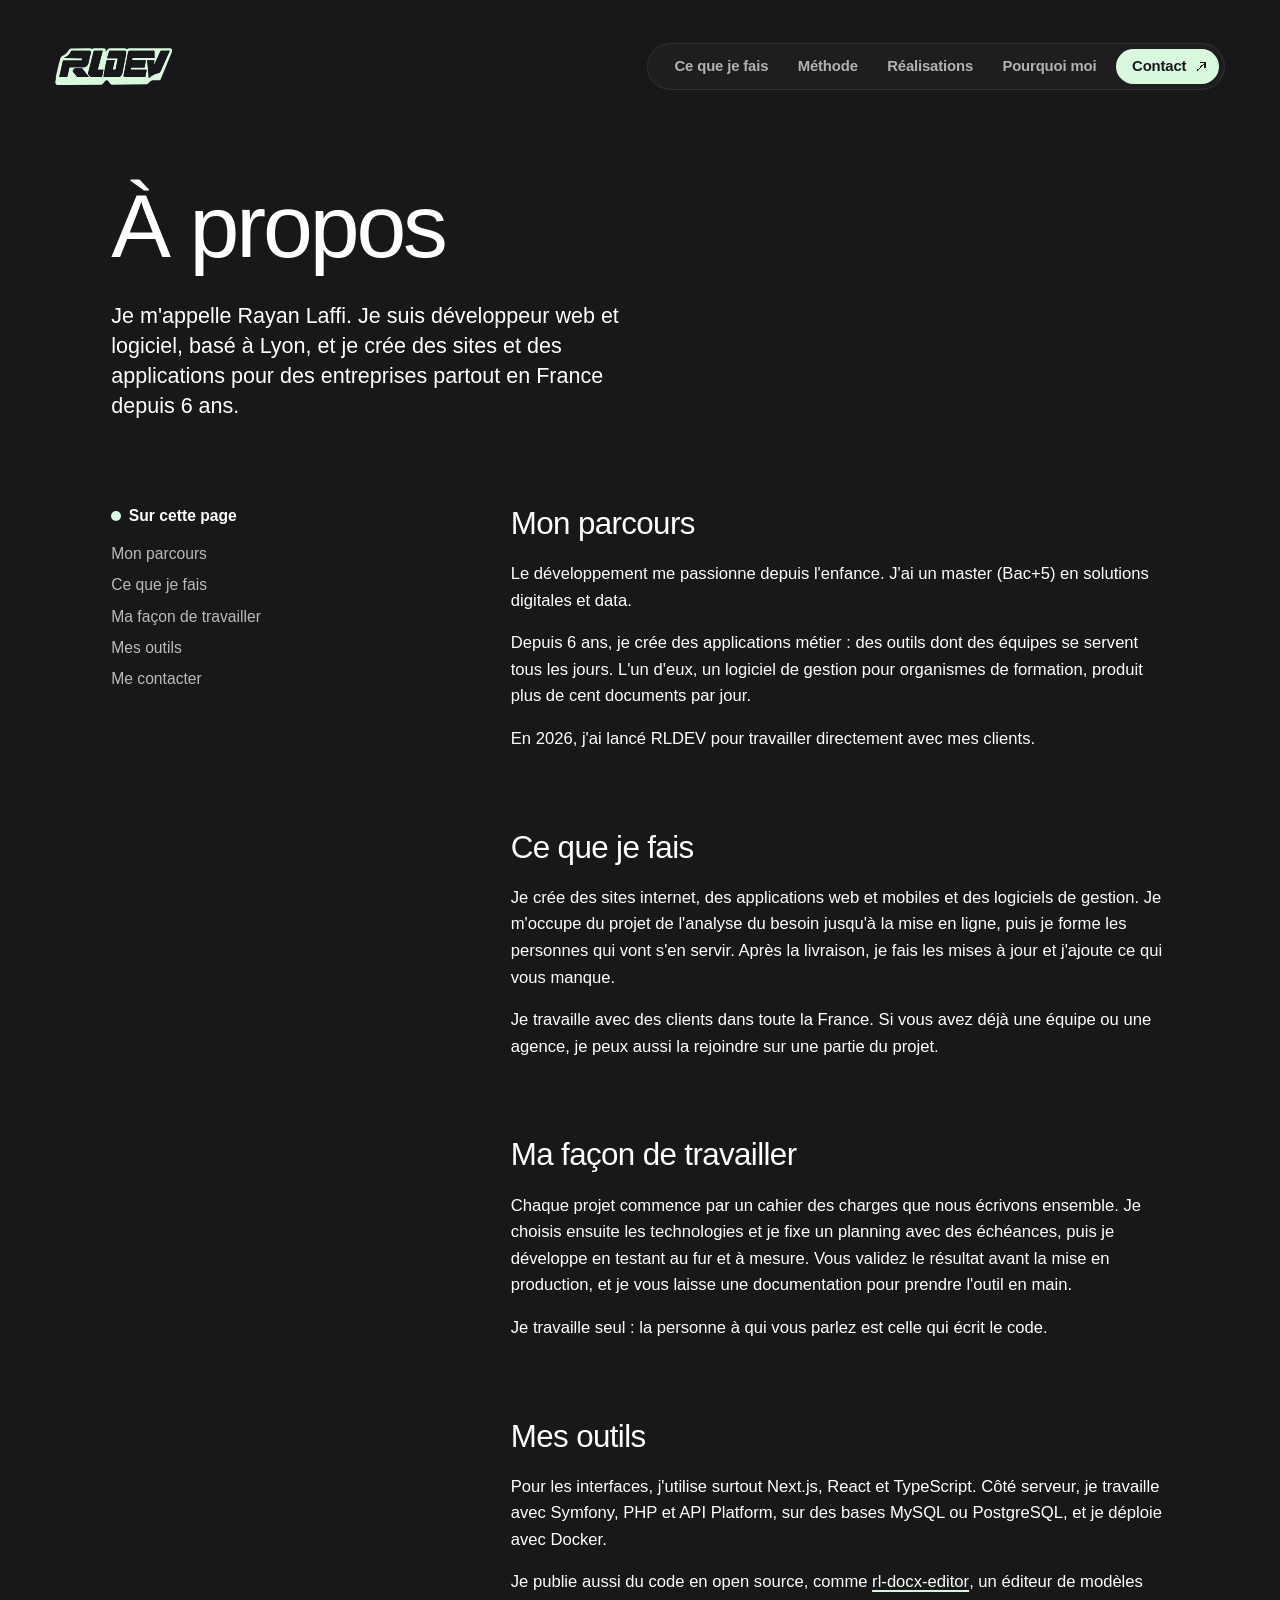
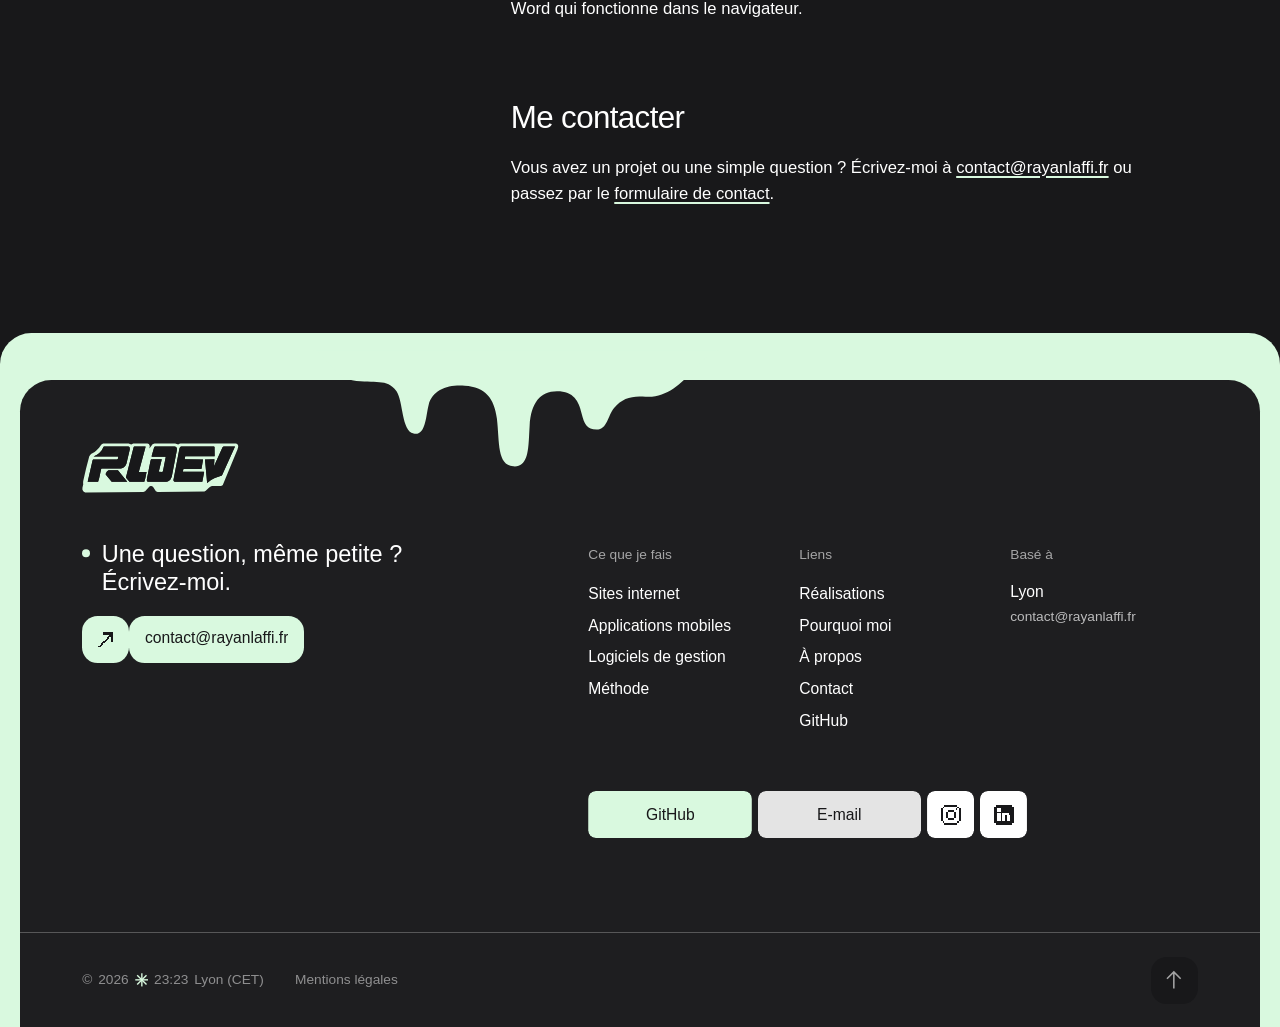
==== commit 8b3cb2c0: "Pied de page : liens Instagram et LinkedIn" ====
--- a/a-propos.html
+++ b/a-propos.html
@@ -1 +1 @@
-<!doctype html> <html lang="fr"><head><meta charset="utf-8"><meta http-equiv="Content-Security-Policy" content="default-src 'self'; script-src 'self'; style-src 'self' 'unsafe-inline' https://fonts.googleapis.com; font-src 'self' https://fonts.gstatic.com; img-src 'self' data:; connect-src 'self'; manifest-src 'self'; media-src 'self'; object-src 'none'; base-uri 'self'; form-action 'self' mailto:; upgrade-insecure-requests"><meta name="viewport" content="width=device-width, initial-scale=1"><title>À propos de Rayan Laffi, développeur web à Lyon | RLDEV</title><meta name="description" content="Rayan Laffi, développeur web et logiciel à Lyon, crée des sites et des applications pour des entreprises partout en France depuis 6 ans. Son parcours, son métier, sa méthode et ses outils."><meta name="robots" content="index, follow"><meta name="author" content="Rayan Laffi"><link rel="canonical" href="https://rayanlaffi.fr/a-propos.html"><meta name="theme-color" content="#18181A"><link rel="icon" href="favicon.ico" sizes="32x32"><link rel="icon" href="assets/monogramme-rl-vert.svg" type="image/svg+xml"><link rel="apple-touch-icon" href="apple-touch-icon.png"><link rel="manifest" href="site.webmanifest"><meta property="og:type" content="profile"><meta property="og:locale" content="fr_FR"><meta property="og:site_name" content="RLDEV"><meta property="og:url" content="https://rayanlaffi.fr/a-propos.html"><meta property="og:title" content="À propos de Rayan Laffi, développeur web à Lyon | RLDEV"><meta property="og:description" content="Développeur web et logiciel basé à Lyon, je crée des sites et des applications pour des entreprises partout en France depuis 6 ans. Mon parcours, ma méthode et mes outils."><meta property="og:image" content="https://rayanlaffi.fr/og-image.png"><meta property="og:image:type" content="image/png"><meta property="og:image:width" content="1200"><meta property="og:image:height" content="630"><meta property="og:image:alt" content="Logo RLDEV sur fond sombre, avec le texte « Rayan Laffi, développeur web indépendant à Lyon »"><meta name="twitter:card" content="summary_large_image"><meta name="twitter:title" content="À propos de Rayan Laffi, développeur web à Lyon | RLDEV"><meta name="twitter:description" content="Développeur web et logiciel basé à Lyon, je crée des sites et des applications pour des entreprises partout en France depuis 6 ans. Mon parcours, ma méthode et mes outils."><meta name="twitter:image" content="https://rayanlaffi.fr/og-image.png"><meta name="twitter:image:alt" content="Logo RLDEV sur fond sombre, avec le texte « Rayan Laffi, développeur web indépendant à Lyon »"><script type="application/ld+json">{"@context":"https://schema.org","@graph":[{"@type":"AboutPage","@id":"https://rayanlaffi.fr/a-propos.html#page","url":"https://rayanlaffi.fr/a-propos.html","name":"À propos de Rayan Laffi, développeur web à Lyon | RLDEV","description":"Rayan Laffi, développeur web et logiciel à Lyon, crée des sites et des applications pour des entreprises partout en France depuis 6 ans. Son parcours, son métier, sa méthode et ses outils.","inLanguage":"fr-FR","dateModified":"2026-11-22","isPartOf":{"@type":"WebSite","@id":"https://rayanlaffi.fr/#website","url":"https://rayanlaffi.fr/","name":"RLDEV"},"publisher":{"@type":"ProfessionalService","@id":"https://rayanlaffi.fr/#entreprise","name":"RLDEV","url":"https://rayanlaffi.fr/"},"mainEntity":{"@type":"Person","@id":"https://rayanlaffi.fr/#rayan","name":"Rayan Laffi","jobTitle":"Développeur web et logiciel","url":"https://rayanlaffi.fr/a-propos.html","email":"mailto:contact@rayanlaffi.fr","sameAs":["https://github.com/Rayanlaffi1"],"worksFor":{"@id":"https://rayanlaffi.fr/#entreprise"},"hasCredential":{"@type":"EducationalOccupationalCredential","credentialCategory":"degree","name":"Master (Bac+5) Solutions digitales et data"},"knowsAbout":["Développement web","Applications mobiles","Logiciels de gestion","Next.js","React","TypeScript","Symfony","PHP","API Platform","MySQL","PostgreSQL","Docker"]},"breadcrumb":{"@id":"https://rayanlaffi.fr/a-propos.html#fil"}},{"@type":"BreadcrumbList","@id":"https://rayanlaffi.fr/a-propos.html#fil","itemListElement":[{"@type":"ListItem","position":1,"name":"Accueil","item":"https://rayanlaffi.fr/"},{"@type":"ListItem","position":2,"name":"À propos","item":"https://rayanlaffi.fr/a-propos.html"}]}]}</script><link rel="preconnect" href="https://fonts.googleapis.com"><link rel="preconnect" href="https://fonts.gstatic.com" crossorigin><link rel="stylesheet" href="https://fonts.googleapis.com/css2?family=Caveat:wght@500&family=Commissioner:wght,FLAR@250..300,100&family=Instrument+Sans:wght@400;500;600&family=Manrope:wght@300;400;800&family=Sofia+Sans+Extra+Condensed:wght@800&display=swap"><link rel="stylesheet" href="assets/site.ad29903382.css"></head><body class="legal-page"> <a class="skip-link" href="#main">Aller au contenu</a> <header class="nav" data-nav> <div class="nav__bar"> <a class="nav__logo" href="index.html"> <svg class="logo-rldev" viewBox="42 204 1461 465" role="img" aria-label="RLDEV" focusable="false"><path fill="currentColor" fill-rule="evenodd" d="M46,640 L56,657 L72,665 L614,662 L631,654 L671,609 L681,604 L690,604 L704,613 L731,653 L747,660 L1184,656 L1196,650 L1228,618 L1246,608 L1257,605 L1338,605 L1349,601 L1355,595 L1492,264 L1499,239 L1498,227 L1490,214 L1477,208 L961,208 L951,211 L939,219 L911,208 L718,208 L700,216 L670,255 L674,234 L672,224 L665,214 L652,208 L520,208 L501,217 L477,208 L240,209 L226,216 L218,224 L201,248 L176,275 L160,287 L126,306 L110,327 L80,441 L53,560 L52,582 L54,587 L46,622 Z M961,240 L968,237 L1273,237 L1278,241 L1279,328 L1006,328 L1004,331 L1000,353 L1003,356 L1171,357 L1157,441 L1153,447 L990,447 L987,449 L984,463 L984,473 L1178,473 L1181,477 L1164,566 L906,566 L897,559 L895,548 L951,256 L955,246 Z M486,245 L488,263 L456,398 L448,414 L433,430 L420,438 L405,442 L224,442 L220,449 L202,532 L192,566 L95,565 L141,364 L145,359 L369,359 L377,351 L380,337 L378,330 L150,329 L182,314 L204,298 L227,272 L243,240 L248,237 L472,237 L481,240 Z M722,237 L905,237 L915,239 L925,248 L927,254 L926,274 L879,519 L865,546 L853,557 L841,563 L826,566 L656,566 L647,558 L647,543 L681,369 L686,355 L786,356 L758,473 L790,474 L797,467 L823,334 L821,332 L692,332 L693,321 L715,243 Z M1469,237 L1347,508 L1280,531 L1245,550 L1209,576 L1189,357 L1277,356 L1273,422 L1353,244 L1362,237 Z M529,237 L633,237 L635,239 L573,470 L575,474 L644,475 L632,535 L623,566 L485,566 L453,528 L453,520 L524,241 Z M264,488 L276,468 L291,457 L377,457 L464,565 L319,566 L263,497 Z"/><path class="logo-rldev__ink" d="M961,240 L968,237 L1273,237 L1278,241 L1279,328 L1006,328 L1004,331 L1000,353 L1003,356 L1171,357 L1157,441 L1153,447 L990,447 L987,449 L984,463 L984,473 L1178,473 L1181,477 L1164,566 L906,566 L897,559 L895,548 L951,256 L955,246 Z M486,245 L488,263 L456,398 L448,414 L433,430 L420,438 L405,442 L224,442 L220,449 L202,532 L192,566 L95,565 L141,364 L145,359 L369,359 L377,351 L380,337 L378,330 L150,329 L182,314 L204,298 L227,272 L243,240 L248,237 L472,237 L481,240 Z M722,237 L905,237 L915,239 L925,248 L927,254 L926,274 L879,519 L865,546 L853,557 L841,563 L826,566 L656,566 L647,558 L647,543 L681,369 L686,355 L786,356 L758,473 L790,474 L797,467 L823,334 L821,332 L692,332 L693,321 L715,243 Z M1469,237 L1347,508 L1280,531 L1245,550 L1209,576 L1189,357 L1277,356 L1273,422 L1353,244 L1362,237 Z M529,237 L633,237 L635,239 L573,470 L575,474 L644,475 L632,535 L623,566 L485,566 L453,528 L453,520 L524,241 Z M264,488 L276,468 L291,457 L377,457 L464,565 L319,566 L263,497 Z"/></svg> </a> <nav class="nav__links-wrap pmenu" aria-label="Navigation principale" data-pmenu-nav> <span class="pmenu__goutte" aria-hidden="true"></span> <ul class="pmenu__liste"> <li class="pmenu__item" data-pmenu> <button class="pmenu__lien" type="button" aria-expanded="false" aria-controls="pmenu-services" data-pmenu-cible="services">Ce que je fais</button> <div class="pmenu__tiroir" id="pmenu-services"> <ul class="pmenu__carte"> <li style="--i:0"><a class="pmenu__entree" href="index.html#services"><span class="pmenu__forme" aria-hidden="true"><svg viewBox="0 0 100 100" focusable="false"><g fill="currentColor"><path d="M3 3H25A24 24 0 0 1 49 27V49H27A24 24 0 0 1 3 25Z"/><path transform="matrix(-1 0 0 1 100 0)" d="M3 3H25A24 24 0 0 1 49 27V49H27A24 24 0 0 1 3 25Z"/><path transform="matrix(1 0 0 -1 0 100)" d="M3 3H25A24 24 0 0 1 49 27V49H27A24 24 0 0 1 3 25Z"/><path transform="rotate(180 50 50)" d="M3 3H25A24 24 0 0 1 49 27V49H27A24 24 0 0 1 3 25Z"/></g></svg></span><span class="pmenu__texte"><span class="pmenu__nom">Sites internet</span><span class="pmenu__desc">Le site qui présente votre activité</span></span></a></li> <li style="--i:1"><a class="pmenu__entree" href="index.html#services"><span class="pmenu__forme" aria-hidden="true"><svg viewBox="0 0 100 100" focusable="false"><path fill="currentColor" d="M66 3V34A40 40 0 0 1 97 66H66A40 40 0 0 1 34 97V66A40 40 0 0 1 3 34H34A40 40 0 0 1 66 3Z"/></svg></span><span class="pmenu__texte"><span class="pmenu__nom">Applications mobiles</span><span class="pmenu__desc">Pour iPhone et pour Android</span></span></a></li> <li style="--i:2"><a class="pmenu__entree" href="index.html#services"><span class="pmenu__forme" aria-hidden="true"><svg viewBox="0 0 100 100" focusable="false"><g fill="currentColor"><rect x="43" y="3" width="14" height="94"/><rect x="43" y="3" width="14" height="94" transform="rotate(45 50 50)"/><rect x="43" y="3" width="14" height="94" transform="rotate(90 50 50)"/><rect x="43" y="3" width="14" height="94" transform="rotate(135 50 50)"/></g></svg></span><span class="pmenu__texte"><span class="pmenu__nom">Logiciels de gestion</span><span class="pmenu__desc">Construits autour de votre métier</span></span></a></li> </ul> </div> </li> <li class="pmenu__item"><a class="pmenu__lien" href="index.html#vision" data-pmenu-cible="vision">Méthode</a></li> <li class="pmenu__item" data-pmenu> <button class="pmenu__lien" type="button" aria-expanded="false" aria-controls="pmenu-projets" data-pmenu-cible="projets">Réalisations</button> <div class="pmenu__tiroir" id="pmenu-projets"> <ul class="pmenu__carte"> <li style="--i:0"><a class="pmenu__entree" href="index.html#projets"><span class="pmenu__forme pmenu__forme--projet" style="--tint:#FDCC02;--clip:var(--rg-clip-fleur)" aria-hidden="true"></span><span class="pmenu__texte"><span class="pmenu__nom">O Daba</span><span class="pmenu__desc">Site vitrine, Vénissieux</span></span></a></li> <li style="--i:1"><a class="pmenu__entree" href="index.html#projets"><span class="pmenu__forme pmenu__forme--projet" style="--tint:#3281A9;--clip:var(--rg-clip-carre)" aria-hidden="true"></span><span class="pmenu__texte"><span class="pmenu__nom">Formaness</span><span class="pmenu__desc">Site de présentation</span></span></a></li> <li style="--i:2" hidden><a class="pmenu__entree" href="index.html#projets"><span class="pmenu__forme pmenu__forme--projet" style="--tint:#234F1A;--clip:var(--rg-clip-etoile)" aria-hidden="true"></span><span class="pmenu__texte"><span class="pmenu__nom">Comptoir des Saveurs</span><span class="pmenu__desc">Site vitrine, Lyon</span></span></a></li> </ul> </div> </li> <li class="pmenu__item"><a class="pmenu__lien" href="index.html#pourquoi" data-pmenu-cible="pourquoi">Pourquoi moi</a></li> <li class="pmenu__item"><a class="pmenu__contact" href="index.html#contact" data-pmenu-cible="contact"><span>Contact</span><span class="pmenu__fleche-boite"><svg class="pmenu__fleche" viewBox="-2 -2 16 16" aria-hidden="true" focusable="false" shape-rendering="crispEdges"><g fill="currentColor"><rect x="4" y="0" width="8" height="2"/><rect x="9" y="2" width="3" height="1"/><rect x="8" y="3" width="4" height="1"/><rect x="7" y="4" width="2" height="1"/><rect x="10" y="4" width="2" height="4"/><rect x="6" y="5" width="2" height="1"/><rect x="5" y="6" width="2" height="1"/><rect x="4" y="7" width="2" height="1"/><rect x="3" y="8" width="2" height="1"/><rect x="2" y="9" width="2" height="1"/><rect x="1" y="10" width="2" height="1"/><rect x="0" y="11" width="2" height="1"/></g></svg></span></a></li> </ul> </nav> <div class="pmob" data-pmob> <button class="pmob__pilule" type="button" aria-expanded="false" aria-controls="pmob-panneau" data-pmob-ouvrir> <span class="pmob__goutte" aria-hidden="true"></span><span>Menu</span> </button> <div class="pmob__panneau" id="pmob-panneau" role="dialog" aria-modal="true" aria-label="Menu" hidden> <div class="pmob__tete"> <a class="pmob__logo" href="index.html#accueil" aria-label="RLDEV, accueil" data-pmob-logo></a> <button class="pmob__retour" type="button" data-pmob-retour hidden><svg class="pmob__chevron" viewBox="0 0 6 10" aria-hidden="true" focusable="false" shape-rendering="crispEdges"><path fill="currentColor" d="M0 0h2v2H0zM2 2h2v2H2zM4 4h2v2H4zM2 6h2v2H2zM0 8h2v2H0z"/></svg><span data-pmob-retour-texte>Retour</span></button> <button class="pmob__fermer" type="button" data-pmob-fermer><span>Fermer</span><svg viewBox="0 0 7 7" aria-hidden="true" focusable="false" shape-rendering="crispEdges"><path fill="currentColor" d="M0 0h1v1H0zM6 0h1v1H6zM1 1h1v1H1zM5 1h1v1H5zM2 2h1v1H2zM4 2h1v1H4zM3 3h1v1H3zM2 4h1v1H2zM4 4h1v1H4zM1 5h1v1H1zM5 5h1v1H5zM0 6h1v1H0zM6 6h1v1H6z"/></svg></button> </div> <div class="pmob__vues" data-pmob-vues> <ul class="pmob__vue" data-pmob-vue="racine"> <li style="--i:0"><button class="pmob__lien" type="button" data-pmob-vers="services" data-pmenu-cible="services">Ce que je fais<svg class="pmob__chevron" viewBox="0 0 6 10" aria-hidden="true" focusable="false" shape-rendering="crispEdges"><path fill="currentColor" d="M0 0h2v2H0zM2 2h2v2H2zM4 4h2v2H4zM2 6h2v2H2zM0 8h2v2H0z"/></svg></button></li> <li style="--i:1"><a class="pmob__lien" href="index.html#vision" data-pmenu-cible="vision">Méthode</a></li> <li style="--i:2"><button class="pmob__lien" type="button" data-pmob-vers="projets" data-pmenu-cible="projets">Réalisations<svg class="pmob__chevron" viewBox="0 0 6 10" aria-hidden="true" focusable="false" shape-rendering="crispEdges"><path fill="currentColor" d="M0 0h2v2H0zM2 2h2v2H2zM4 4h2v2H4zM2 6h2v2H2zM0 8h2v2H0z"/></svg></button></li> <li style="--i:3"><a class="pmob__lien" href="index.html#pourquoi" data-pmenu-cible="pourquoi">Pourquoi moi</a></li> </ul> <ul class="pmob__vue" data-pmob-vue="services" aria-label="Ce que je fais" hidden> <li style="--i:0"><a class="pmenu__entree" href="index.html#services"><span class="pmenu__forme" aria-hidden="true"><svg viewBox="0 0 100 100" focusable="false"><g fill="currentColor"><path d="M3 3H25A24 24 0 0 1 49 27V49H27A24 24 0 0 1 3 25Z"/><path transform="matrix(-1 0 0 1 100 0)" d="M3 3H25A24 24 0 0 1 49 27V49H27A24 24 0 0 1 3 25Z"/><path transform="matrix(1 0 0 -1 0 100)" d="M3 3H25A24 24 0 0 1 49 27V49H27A24 24 0 0 1 3 25Z"/><path transform="rotate(180 50 50)" d="M3 3H25A24 24 0 0 1 49 27V49H27A24 24 0 0 1 3 25Z"/></g></svg></span><span class="pmenu__texte"><span class="pmenu__nom">Sites internet</span><span class="pmenu__desc">Le site qui présente votre activité</span></span></a></li> <li style="--i:1"><a class="pmenu__entree" href="index.html#services"><span class="pmenu__forme" aria-hidden="true"><svg viewBox="0 0 100 100" focusable="false"><path fill="currentColor" d="M66 3V34A40 40 0 0 1 97 66H66A40 40 0 0 1 34 97V66A40 40 0 0 1 3 34H34A40 40 0 0 1 66 3Z"/></svg></span><span class="pmenu__texte"><span class="pmenu__nom">Applications mobiles</span><span class="pmenu__desc">Pour iPhone et pour Android</span></span></a></li> <li style="--i:2"><a class="pmenu__entree" href="index.html#services"><span class="pmenu__forme" aria-hidden="true"><svg viewBox="0 0 100 100" focusable="false"><g fill="currentColor"><rect x="43" y="3" width="14" height="94"/><rect x="43" y="3" width="14" height="94" transform="rotate(45 50 50)"/><rect x="43" y="3" width="14" height="94" transform="rotate(90 50 50)"/><rect x="43" y="3" width="14" height="94" transform="rotate(135 50 50)"/></g></svg></span><span class="pmenu__texte"><span class="pmenu__nom">Logiciels de gestion</span><span class="pmenu__desc">Construits autour de votre métier</span></span></a></li> </ul> <ul class="pmob__vue" data-pmob-vue="projets" aria-label="Réalisations" hidden> <li style="--i:0"><a class="pmenu__entree" href="index.html#projets"><span class="pmenu__forme pmenu__forme--projet" style="--tint:#FDCC02;--clip:var(--rg-clip-fleur)" aria-hidden="true"></span><span class="pmenu__texte"><span class="pmenu__nom">O Daba</span><span class="pmenu__desc">Site vitrine, Vénissieux</span></span></a></li> <li style="--i:1"><a class="pmenu__entree" href="index.html#projets"><span class="pmenu__forme pmenu__forme--projet" style="--tint:#3281A9;--clip:var(--rg-clip-carre)" aria-hidden="true"></span><span class="pmenu__texte"><span class="pmenu__nom">Formaness</span><span class="pmenu__desc">Site de présentation</span></span></a></li> <li style="--i:2" hidden><a class="pmenu__entree" href="index.html#projets"><span class="pmenu__forme pmenu__forme--projet" style="--tint:#234F1A;--clip:var(--rg-clip-etoile)" aria-hidden="true"></span><span class="pmenu__texte"><span class="pmenu__nom">Comptoir des Saveurs</span><span class="pmenu__desc">Site vitrine, Lyon</span></span></a></li> </ul> </div> <a class="pmob__contact" href="index.html#contact"><span>Contact</span><span class="pmenu__fleche-boite"><svg class="pmenu__fleche" viewBox="-2 -2 16 16" aria-hidden="true" focusable="false" shape-rendering="crispEdges"><g fill="currentColor"><rect x="4" y="0" width="8" height="2"/><rect x="9" y="2" width="3" height="1"/><rect x="8" y="3" width="4" height="1"/><rect x="7" y="4" width="2" height="1"/><rect x="10" y="4" width="2" height="4"/><rect x="6" y="5" width="2" height="1"/><rect x="5" y="6" width="2" height="1"/><rect x="4" y="7" width="2" height="1"/><rect x="3" y="8" width="2" height="1"/><rect x="2" y="9" width="2" height="1"/><rect x="1" y="10" width="2" height="1"/><rect x="0" y="11" width="2" height="1"/></g></svg></span></a> </div> </div> </div> </header> <main id="main" class="legal"> <div class="legal__frame"> <header class="legal__head"> <h1 class="legal__title">À propos</h1> <p class="legal__lead">Je m'appelle Rayan Laffi. Je suis développeur web et logiciel, basé à Lyon, et je crée des sites et des applications pour des entreprises partout en France depuis 6 ans.</p> </header> <nav class="legal__toc" aria-labelledby="legal-toc-title"> <p class="legal__toc-title" id="legal-toc-title">Sur cette page</p> <ul class="legal__toc-list"> <li><a class="legal__toc-link" href="#parcours">Mon parcours</a></li> <li><a class="legal__toc-link" href="#metier">Ce que je fais</a></li> <li><a class="legal__toc-link" href="#methode">Ma façon de travailler</a></li> <li><a class="legal__toc-link" href="#outils">Mes outils</a></li> <li><a class="legal__toc-link" href="#ecrire">Me contacter</a></li> </ul> </nav> <div class="legal__body"> <section class="legal__section" id="parcours" aria-labelledby="parcours-title"> <h2 class="legal__h2" id="parcours-title">Mon parcours</h2> <p>Le développement me passionne depuis l'enfance. J'ai un master (Bac+5) en solutions digitales et data.</p> <p>Depuis 6 ans, je crée des applications métier : des outils dont des équipes se servent tous les jours. L'un d'eux, un logiciel de gestion pour organismes de formation, produit plus de cent documents par jour.</p> <p>En 2026, j'ai lancé RLDEV pour travailler directement avec mes clients.</p> </section> <section class="legal__section" id="metier" aria-labelledby="metier-title"> <h2 class="legal__h2" id="metier-title">Ce que je fais</h2> <p>Je crée des sites internet, des applications web et mobiles et des logiciels de gestion. Je m'occupe du projet de l'analyse du besoin jusqu'à la mise en ligne, puis je forme les personnes qui vont s'en servir. Après la livraison, je fais les mises à jour et j'ajoute ce qui vous manque.</p> <p>Je travaille avec des clients dans toute la France. Si vous avez déjà une équipe ou une agence, je peux aussi la rejoindre sur une partie du projet.</p> </section> <section class="legal__section" id="methode" aria-labelledby="methode-title"> <h2 class="legal__h2" id="methode-title">Ma façon de travailler</h2> <p>Chaque projet commence par un cahier des charges que nous écrivons ensemble. Je choisis ensuite les technologies et je fixe un planning avec des échéances, puis je développe en testant au fur et à mesure. Vous validez le résultat avant la mise en production, et je vous laisse une documentation pour prendre l'outil en main.</p> <p>Je travaille seul : la personne à qui vous parlez est celle qui écrit le code.</p> </section> <section class="legal__section" id="outils" aria-labelledby="outils-title"> <h2 class="legal__h2" id="outils-title">Mes outils</h2> <p>Pour les interfaces, j'utilise surtout Next.js, React et TypeScript. Côté serveur, je travaille avec Symfony, PHP et API Platform, sur des bases MySQL ou PostgreSQL, et je déploie avec Docker.</p> <p>Je publie aussi du code en open source, comme <a class="legal__link" href="https://github.com/Rayanlaffi1/rl-docx-editor" target="_blank" rel="noopener">rl-docx-editor<span class="visually-hidden"> (s'ouvre dans un nouvel onglet)</span></a>, un éditeur de modèles Word qui fonctionne dans le navigateur.</p> </section> <section class="legal__section" id="ecrire" aria-labelledby="ecrire-title"> <h2 class="legal__h2" id="ecrire-title">Me contacter</h2> <p>Vous avez un projet ou une simple question ? Écrivez-moi à <a class="legal__link" href="mailto:contact@rayanlaffi.fr">contact@rayanlaffi.fr</a> ou passez par le <a class="legal__link" href="index.html#contact">formulaire de contact</a>.</p> </section> </div> </div> </main> <footer class="footer" id="pied"> <div class="footer__panel"> <svg class="footer__drip" viewBox="0 0 600 175" aria-hidden="true" focusable="false"><path fill="currentColor" d="M0 0C20 0 30 38 60 44C95 50 110 40 125 60C135 75 132 118 150 122C168 126 168 95 172 80C178 58 200 50 225 52C255 54 268 70 272 100C276 135 272 168 296 170C320 172 318 140 320 110C322 78 335 60 360 60C385 60 392 75 396 92C400 108 404 116 418 116C434 116 434 96 444 84C456 70 470 66 490 68C520 70 540 50 560 30C575 14 585 0 600 0Z"/></svg> <div class="footer__top"> <div class="footer__news"> <a class="footer__logo" href="index.html"> <svg class="logo-rldev" viewBox="42 204 1461 465" role="img" aria-label="RLDEV" focusable="false"><path fill="currentColor" fill-rule="evenodd" d="M46,640 L56,657 L72,665 L614,662 L631,654 L671,609 L681,604 L690,604 L704,613 L731,653 L747,660 L1184,656 L1196,650 L1228,618 L1246,608 L1257,605 L1338,605 L1349,601 L1355,595 L1492,264 L1499,239 L1498,227 L1490,214 L1477,208 L961,208 L951,211 L939,219 L911,208 L718,208 L700,216 L670,255 L674,234 L672,224 L665,214 L652,208 L520,208 L501,217 L477,208 L240,209 L226,216 L218,224 L201,248 L176,275 L160,287 L126,306 L110,327 L80,441 L53,560 L52,582 L54,587 L46,622 Z M961,240 L968,237 L1273,237 L1278,241 L1279,328 L1006,328 L1004,331 L1000,353 L1003,356 L1171,357 L1157,441 L1153,447 L990,447 L987,449 L984,463 L984,473 L1178,473 L1181,477 L1164,566 L906,566 L897,559 L895,548 L951,256 L955,246 Z M486,245 L488,263 L456,398 L448,414 L433,430 L420,438 L405,442 L224,442 L220,449 L202,532 L192,566 L95,565 L141,364 L145,359 L369,359 L377,351 L380,337 L378,330 L150,329 L182,314 L204,298 L227,272 L243,240 L248,237 L472,237 L481,240 Z M722,237 L905,237 L915,239 L925,248 L927,254 L926,274 L879,519 L865,546 L853,557 L841,563 L826,566 L656,566 L647,558 L647,543 L681,369 L686,355 L786,356 L758,473 L790,474 L797,467 L823,334 L821,332 L692,332 L693,321 L715,243 Z M1469,237 L1347,508 L1280,531 L1245,550 L1209,576 L1189,357 L1277,356 L1273,422 L1353,244 L1362,237 Z M529,237 L633,237 L635,239 L573,470 L575,474 L644,475 L632,535 L623,566 L485,566 L453,528 L453,520 L524,241 Z M264,488 L276,468 L291,457 L377,457 L464,565 L319,566 L263,497 Z"/><path class="logo-rldev__ink" d="M961,240 L968,237 L1273,237 L1278,241 L1279,328 L1006,328 L1004,331 L1000,353 L1003,356 L1171,357 L1157,441 L1153,447 L990,447 L987,449 L984,463 L984,473 L1178,473 L1181,477 L1164,566 L906,566 L897,559 L895,548 L951,256 L955,246 Z M486,245 L488,263 L456,398 L448,414 L433,430 L420,438 L405,442 L224,442 L220,449 L202,532 L192,566 L95,565 L141,364 L145,359 L369,359 L377,351 L380,337 L378,330 L150,329 L182,314 L204,298 L227,272 L243,240 L248,237 L472,237 L481,240 Z M722,237 L905,237 L915,239 L925,248 L927,254 L926,274 L879,519 L865,546 L853,557 L841,563 L826,566 L656,566 L647,558 L647,543 L681,369 L686,355 L786,356 L758,473 L790,474 L797,467 L823,334 L821,332 L692,332 L693,321 L715,243 Z M1469,237 L1347,508 L1280,531 L1245,550 L1209,576 L1189,357 L1277,356 L1273,422 L1353,244 L1362,237 Z M529,237 L633,237 L635,239 L573,470 L575,474 L644,475 L632,535 L623,566 L485,566 L453,528 L453,520 L524,241 Z M264,488 L276,468 L291,457 L377,457 L464,565 L319,566 L263,497 Z"/></svg> </a> <h2 class="footer__news-title"><span class="footer__news-dot" aria-hidden="true"></span>Une question, même petite ? Écrivez-moi.</h2> <div class="form form--mail"> <a class="btn btn--violet btn--survol-noir form__submit" data-btn data-magnet href="mailto:contact@rayanlaffi.fr"> <span class="btn__icon" aria-hidden="true"><svg class="btn__cube" viewBox="-2 -2 16 16" focusable="false" shape-rendering="crispEdges"><g fill="currentColor"><rect x="4" y="0" width="8" height="1"/><rect x="4" y="1" width="8" height="1"/><rect x="9" y="2" width="3" height="1"/><rect x="8" y="3" width="4" height="1"/><rect x="7" y="4" width="2" height="1"/><rect x="10" y="4" width="2" height="1"/><rect x="6" y="5" width="2" height="1"/><rect x="10" y="5" width="2" height="1"/><rect x="5" y="6" width="2" height="1"/><rect x="10" y="6" width="2" height="1"/><rect x="4" y="7" width="2" height="1"/><rect x="10" y="7" width="2" height="1"/><rect x="3" y="8" width="2" height="1"/><rect x="2" y="9" width="2" height="1"/><rect x="1" y="10" width="2" height="1"/><rect x="0" y="11" width="2" height="1"/></g></svg></span> <span class="btn__label"><span class="btn__mask"><span class="btn__text" data-btn-text>contact@rayanlaffi.fr</span></span></span> <span class="btn__icon-hover" aria-hidden="true"><svg class="btn__cube" viewBox="0 -2.5 17 17" focusable="false" shape-rendering="crispEdges"><g fill="currentColor"><rect x="1" y="0" width="15" height="1"/><rect x="0" y="1" width="1" height="1"/><rect x="3" y="1" width="11" height="1"/><rect x="16" y="1" width="1" height="1"/><rect x="0" y="2" width="3" height="1"/><rect x="5" y="2" width="7" height="1"/><rect x="14" y="2" width="3" height="1"/><rect x="0" y="3" width="5" height="1"/><rect x="7" y="3" width="3" height="1"/><rect x="12" y="3" width="5" height="1"/><rect x="0" y="4" width="7" height="1"/><rect x="10" y="4" width="7" height="1"/><rect x="0" y="5" width="17" height="1"/><rect x="0" y="6" width="17" height="1"/><rect x="0" y="7" width="17" height="1"/><rect x="0" y="8" width="5" height="1"/><rect x="7" y="8" width="3" height="1"/><rect x="12" y="8" width="5" height="1"/><rect x="0" y="9" width="3" height="1"/><rect x="5" y="9" width="7" height="1"/><rect x="14" y="9" width="3" height="1"/><rect x="0" y="10" width="1" height="1"/><rect x="3" y="10" width="11" height="1"/><rect x="16" y="10" width="1" height="1"/><rect x="1" y="11" width="15" height="1"/></g></svg></span> </a> </div> </div> <div class="footer__nav"> <div class="footer__cols"> <nav class="footer__col" aria-labelledby="f-services"> <h3 class="footer__col-title" id="f-services">Ce que je fais</h3> <ul class="footer__list"> <li><a class="footer-link" data-footer-link href="index.html#services"><span class="footer-link__wrap"><span class="footer-link__dot" aria-hidden="true"></span>Sites internet</span></a></li> <li><a class="footer-link" data-footer-link href="index.html#services"><span class="footer-link__wrap"><span class="footer-link__dot" aria-hidden="true"></span>Applications mobiles</span></a></li> <li><a class="footer-link" data-footer-link href="index.html#services"><span class="footer-link__wrap"><span class="footer-link__dot" aria-hidden="true"></span>Logiciels de gestion</span></a></li> <li><a class="footer-link" data-footer-link href="index.html#vision"><span class="footer-link__wrap"><span class="footer-link__dot" aria-hidden="true"></span>Méthode</span></a></li> </ul> </nav> <nav class="footer__col" aria-labelledby="f-liens"> <h3 class="footer__col-title" id="f-liens">Liens</h3> <ul class="footer__list"> <li><a class="footer-link" data-footer-link href="index.html#projets"><span class="footer-link__wrap"><span class="footer-link__dot" aria-hidden="true"></span>Réalisations</span></a></li> <li><a class="footer-link" data-footer-link href="index.html#pourquoi"><span class="footer-link__wrap"><span class="footer-link__dot" aria-hidden="true"></span>Pourquoi moi</span></a></li> <li><a class="footer-link" data-footer-link href="a-propos.html" aria-current="page"><span class="footer-link__wrap"><span class="footer-link__dot" aria-hidden="true"></span>À propos</span></a></li> <li><a class="footer-link" data-footer-link href="index.html#contact"><span class="footer-link__wrap"><span class="footer-link__dot" aria-hidden="true"></span>Contact</span></a></li> <li><a class="footer-link" data-footer-link href="https://github.com/Rayanlaffi1" target="_blank" rel="noopener"><span class="footer-link__wrap"><span class="footer-link__dot" aria-hidden="true"></span>GitHub</span></a></li> </ul> </nav> <div class="footer__col"> <h3 class="footer__col-title">Basé à</h3> <a class="office" href="mailto:contact@rayanlaffi.fr"><span class="office__city">Lyon</span><span class="office__address">contact@rayanlaffi.fr</span></a> </div> </div> <div class="social"> <a class="social__btn social__btn--yt" href="https://github.com/Rayanlaffi1" target="_blank" rel="noopener"><span class="social__repos"><span class="social__texte">GitHub</span></span><span class="social__survol" aria-hidden="true"><span class="social__texte social__double" data-text="GitHub"></span></span></a> <a class="social__btn social__btn--ig" href="mailto:contact@rayanlaffi.fr"><span class="social__repos"><span class="social__texte">E-mail</span></span><span class="social__survol" aria-hidden="true"><span class="social__texte social__double" data-text="E-mail"></span></span></a> </div> </div> </div> <div class="footer__bottom"> <div class="footer__bottom-group"> <p class="footer__meta">© <span data-year>2026</span> <svg class="footer__star" viewBox="0 0 100 100" aria-hidden="true" focusable="false"><g fill="currentColor"><rect x="45" y="2" width="10" height="96"/><rect x="45" y="2" width="10" height="96" transform="rotate(45 50 50)"/><rect x="45" y="2" width="10" height="96" transform="rotate(90 50 50)"/><rect x="45" y="2" width="10" height="96" transform="rotate(135 50 50)"/></g></svg> <span data-clock>10:26</span> Lyon (CET) </p> <a class="footer__small-link" href="mentions-legales.html">Mentions légales</a> </div> <div class="footer__bottom-group"> <a class="totop" data-totop href="#top" aria-label="Retour en haut"><svg viewBox="0 0 16 20" aria-hidden="true" focusable="false"><path d="M8 19V2M1 9l7-7 7 7" fill="none" stroke="currentColor" stroke-width="1.6"/></svg></a> </div> </div> </div> </footer> <script src="assets/debut.6d27a9efea.js"></script> <script src="assets/site.0df3e098e5.js" defer></script></body></html>+<!doctype html> <html lang="fr"><head><meta charset="utf-8"><meta http-equiv="Content-Security-Policy" content="default-src 'self'; script-src 'self'; style-src 'self' 'unsafe-inline' https://fonts.googleapis.com; font-src 'self' https://fonts.gstatic.com; img-src 'self' data:; connect-src 'self'; manifest-src 'self'; media-src 'self'; object-src 'none'; base-uri 'self'; form-action 'self' mailto:; upgrade-insecure-requests"><meta name="viewport" content="width=device-width, initial-scale=1"><title>À propos de Rayan Laffi, développeur web à Lyon | RLDEV</title><meta name="description" content="Rayan Laffi, développeur web et logiciel à Lyon, crée des sites et des applications pour des entreprises partout en France depuis 6 ans. Son parcours, son métier, sa méthode et ses outils."><meta name="robots" content="index, follow"><meta name="author" content="Rayan Laffi"><link rel="canonical" href="https://rayanlaffi.fr/a-propos.html"><meta name="theme-color" content="#18181A"><link rel="icon" href="favicon.ico" sizes="32x32"><link rel="icon" href="assets/monogramme-rl-vert.svg" type="image/svg+xml"><link rel="apple-touch-icon" href="apple-touch-icon.png"><link rel="manifest" href="site.webmanifest"><meta property="og:type" content="profile"><meta property="og:locale" content="fr_FR"><meta property="og:site_name" content="RLDEV"><meta property="og:url" content="https://rayanlaffi.fr/a-propos.html"><meta property="og:title" content="À propos de Rayan Laffi, développeur web à Lyon | RLDEV"><meta property="og:description" content="Développeur web et logiciel basé à Lyon, je crée des sites et des applications pour des entreprises partout en France depuis 6 ans. Mon parcours, ma méthode et mes outils."><meta property="og:image" content="https://rayanlaffi.fr/og-image.png"><meta property="og:image:type" content="image/png"><meta property="og:image:width" content="1200"><meta property="og:image:height" content="630"><meta property="og:image:alt" content="Logo RLDEV sur fond sombre, avec le texte « Rayan Laffi, développeur web indépendant à Lyon »"><meta name="twitter:card" content="summary_large_image"><meta name="twitter:title" content="À propos de Rayan Laffi, développeur web à Lyon | RLDEV"><meta name="twitter:description" content="Développeur web et logiciel basé à Lyon, je crée des sites et des applications pour des entreprises partout en France depuis 6 ans. Mon parcours, ma méthode et mes outils."><meta name="twitter:image" content="https://rayanlaffi.fr/og-image.png"><meta name="twitter:image:alt" content="Logo RLDEV sur fond sombre, avec le texte « Rayan Laffi, développeur web indépendant à Lyon »"><script type="application/ld+json">{"@context":"https://schema.org","@graph":[{"@type":"AboutPage","@id":"https://rayanlaffi.fr/a-propos.html#page","url":"https://rayanlaffi.fr/a-propos.html","name":"À propos de Rayan Laffi, développeur web à Lyon | RLDEV","description":"Rayan Laffi, développeur web et logiciel à Lyon, crée des sites et des applications pour des entreprises partout en France depuis 6 ans. Son parcours, son métier, sa méthode et ses outils.","inLanguage":"fr-FR","dateModified":"2026-11-22","isPartOf":{"@type":"WebSite","@id":"https://rayanlaffi.fr/#website","url":"https://rayanlaffi.fr/","name":"RLDEV"},"publisher":{"@type":"ProfessionalService","@id":"https://rayanlaffi.fr/#entreprise","name":"RLDEV","url":"https://rayanlaffi.fr/"},"mainEntity":{"@type":"Person","@id":"https://rayanlaffi.fr/#rayan","name":"Rayan Laffi","jobTitle":"Développeur web et logiciel","url":"https://rayanlaffi.fr/a-propos.html","email":"mailto:contact@rayanlaffi.fr","sameAs":["https://github.com/Rayanlaffi1","https://www.linkedin.com/in/laffirayan/","https://www.instagram.com/rl.developpement/"],"worksFor":{"@id":"https://rayanlaffi.fr/#entreprise"},"hasCredential":{"@type":"EducationalOccupationalCredential","credentialCategory":"degree","name":"Master (Bac+5) Solutions digitales et data"},"knowsAbout":["Développement web","Applications mobiles","Logiciels de gestion","Next.js","React","TypeScript","Symfony","PHP","API Platform","MySQL","PostgreSQL","Docker"]},"breadcrumb":{"@id":"https://rayanlaffi.fr/a-propos.html#fil"}},{"@type":"BreadcrumbList","@id":"https://rayanlaffi.fr/a-propos.html#fil","itemListElement":[{"@type":"ListItem","position":1,"name":"Accueil","item":"https://rayanlaffi.fr/"},{"@type":"ListItem","position":2,"name":"À propos","item":"https://rayanlaffi.fr/a-propos.html"}]}]}</script><link rel="preconnect" href="https://fonts.googleapis.com"><link rel="preconnect" href="https://fonts.gstatic.com" crossorigin><link rel="stylesheet" href="https://fonts.googleapis.com/css2?family=Caveat:wght@500&family=Commissioner:wght,FLAR@250..300,100&family=Instrument+Sans:wght@400;500;600&family=Manrope:wght@300;400;800&family=Sofia+Sans+Extra+Condensed:wght@800&display=swap"><link rel="stylesheet" href="assets/site.de338b4201.css"></head><body class="legal-page"> <a class="skip-link" href="#main">Aller au contenu</a> <header class="nav" data-nav> <div class="nav__bar"> <a class="nav__logo" href="index.html"> <svg class="logo-rldev" viewBox="42 204 1461 465" role="img" aria-label="RLDEV" focusable="false"><path fill="currentColor" fill-rule="evenodd" d="M46,640 L56,657 L72,665 L614,662 L631,654 L671,609 L681,604 L690,604 L704,613 L731,653 L747,660 L1184,656 L1196,650 L1228,618 L1246,608 L1257,605 L1338,605 L1349,601 L1355,595 L1492,264 L1499,239 L1498,227 L1490,214 L1477,208 L961,208 L951,211 L939,219 L911,208 L718,208 L700,216 L670,255 L674,234 L672,224 L665,214 L652,208 L520,208 L501,217 L477,208 L240,209 L226,216 L218,224 L201,248 L176,275 L160,287 L126,306 L110,327 L80,441 L53,560 L52,582 L54,587 L46,622 Z M961,240 L968,237 L1273,237 L1278,241 L1279,328 L1006,328 L1004,331 L1000,353 L1003,356 L1171,357 L1157,441 L1153,447 L990,447 L987,449 L984,463 L984,473 L1178,473 L1181,477 L1164,566 L906,566 L897,559 L895,548 L951,256 L955,246 Z M486,245 L488,263 L456,398 L448,414 L433,430 L420,438 L405,442 L224,442 L220,449 L202,532 L192,566 L95,565 L141,364 L145,359 L369,359 L377,351 L380,337 L378,330 L150,329 L182,314 L204,298 L227,272 L243,240 L248,237 L472,237 L481,240 Z M722,237 L905,237 L915,239 L925,248 L927,254 L926,274 L879,519 L865,546 L853,557 L841,563 L826,566 L656,566 L647,558 L647,543 L681,369 L686,355 L786,356 L758,473 L790,474 L797,467 L823,334 L821,332 L692,332 L693,321 L715,243 Z M1469,237 L1347,508 L1280,531 L1245,550 L1209,576 L1189,357 L1277,356 L1273,422 L1353,244 L1362,237 Z M529,237 L633,237 L635,239 L573,470 L575,474 L644,475 L632,535 L623,566 L485,566 L453,528 L453,520 L524,241 Z M264,488 L276,468 L291,457 L377,457 L464,565 L319,566 L263,497 Z"/><path class="logo-rldev__ink" d="M961,240 L968,237 L1273,237 L1278,241 L1279,328 L1006,328 L1004,331 L1000,353 L1003,356 L1171,357 L1157,441 L1153,447 L990,447 L987,449 L984,463 L984,473 L1178,473 L1181,477 L1164,566 L906,566 L897,559 L895,548 L951,256 L955,246 Z M486,245 L488,263 L456,398 L448,414 L433,430 L420,438 L405,442 L224,442 L220,449 L202,532 L192,566 L95,565 L141,364 L145,359 L369,359 L377,351 L380,337 L378,330 L150,329 L182,314 L204,298 L227,272 L243,240 L248,237 L472,237 L481,240 Z M722,237 L905,237 L915,239 L925,248 L927,254 L926,274 L879,519 L865,546 L853,557 L841,563 L826,566 L656,566 L647,558 L647,543 L681,369 L686,355 L786,356 L758,473 L790,474 L797,467 L823,334 L821,332 L692,332 L693,321 L715,243 Z M1469,237 L1347,508 L1280,531 L1245,550 L1209,576 L1189,357 L1277,356 L1273,422 L1353,244 L1362,237 Z M529,237 L633,237 L635,239 L573,470 L575,474 L644,475 L632,535 L623,566 L485,566 L453,528 L453,520 L524,241 Z M264,488 L276,468 L291,457 L377,457 L464,565 L319,566 L263,497 Z"/></svg> </a> <nav class="nav__links-wrap pmenu" aria-label="Navigation principale" data-pmenu-nav> <span class="pmenu__goutte" aria-hidden="true"></span> <ul class="pmenu__liste"> <li class="pmenu__item" data-pmenu> <button class="pmenu__lien" type="button" aria-expanded="false" aria-controls="pmenu-services" data-pmenu-cible="services">Ce que je fais</button> <div class="pmenu__tiroir" id="pmenu-services"> <ul class="pmenu__carte"> <li style="--i:0"><a class="pmenu__entree" href="index.html#services"><span class="pmenu__forme" aria-hidden="true"><svg viewBox="0 0 100 100" focusable="false"><g fill="currentColor"><path d="M3 3H25A24 24 0 0 1 49 27V49H27A24 24 0 0 1 3 25Z"/><path transform="matrix(-1 0 0 1 100 0)" d="M3 3H25A24 24 0 0 1 49 27V49H27A24 24 0 0 1 3 25Z"/><path transform="matrix(1 0 0 -1 0 100)" d="M3 3H25A24 24 0 0 1 49 27V49H27A24 24 0 0 1 3 25Z"/><path transform="rotate(180 50 50)" d="M3 3H25A24 24 0 0 1 49 27V49H27A24 24 0 0 1 3 25Z"/></g></svg></span><span class="pmenu__texte"><span class="pmenu__nom">Sites internet</span><span class="pmenu__desc">Le site qui présente votre activité</span></span></a></li> <li style="--i:1"><a class="pmenu__entree" href="index.html#services"><span class="pmenu__forme" aria-hidden="true"><svg viewBox="0 0 100 100" focusable="false"><path fill="currentColor" d="M66 3V34A40 40 0 0 1 97 66H66A40 40 0 0 1 34 97V66A40 40 0 0 1 3 34H34A40 40 0 0 1 66 3Z"/></svg></span><span class="pmenu__texte"><span class="pmenu__nom">Applications mobiles</span><span class="pmenu__desc">Pour iPhone et pour Android</span></span></a></li> <li style="--i:2"><a class="pmenu__entree" href="index.html#services"><span class="pmenu__forme" aria-hidden="true"><svg viewBox="0 0 100 100" focusable="false"><g fill="currentColor"><rect x="43" y="3" width="14" height="94"/><rect x="43" y="3" width="14" height="94" transform="rotate(45 50 50)"/><rect x="43" y="3" width="14" height="94" transform="rotate(90 50 50)"/><rect x="43" y="3" width="14" height="94" transform="rotate(135 50 50)"/></g></svg></span><span class="pmenu__texte"><span class="pmenu__nom">Logiciels de gestion</span><span class="pmenu__desc">Construits autour de votre métier</span></span></a></li> </ul> </div> </li> <li class="pmenu__item"><a class="pmenu__lien" href="index.html#vision" data-pmenu-cible="vision">Méthode</a></li> <li class="pmenu__item" data-pmenu> <button class="pmenu__lien" type="button" aria-expanded="false" aria-controls="pmenu-projets" data-pmenu-cible="projets">Réalisations</button> <div class="pmenu__tiroir" id="pmenu-projets"> <ul class="pmenu__carte"> <li style="--i:0"><a class="pmenu__entree" href="index.html#projets"><span class="pmenu__forme pmenu__forme--projet" style="--tint:#FDCC02;--clip:var(--rg-clip-fleur)" aria-hidden="true"></span><span class="pmenu__texte"><span class="pmenu__nom">O Daba</span><span class="pmenu__desc">Site vitrine, Vénissieux</span></span></a></li> <li style="--i:1"><a class="pmenu__entree" href="index.html#projets"><span class="pmenu__forme pmenu__forme--projet" style="--tint:#3281A9;--clip:var(--rg-clip-carre)" aria-hidden="true"></span><span class="pmenu__texte"><span class="pmenu__nom">Formaness</span><span class="pmenu__desc">Site de présentation</span></span></a></li> <li style="--i:2" hidden><a class="pmenu__entree" href="index.html#projets"><span class="pmenu__forme pmenu__forme--projet" style="--tint:#234F1A;--clip:var(--rg-clip-etoile)" aria-hidden="true"></span><span class="pmenu__texte"><span class="pmenu__nom">Comptoir des Saveurs</span><span class="pmenu__desc">Site vitrine, Lyon</span></span></a></li> </ul> </div> </li> <li class="pmenu__item"><a class="pmenu__lien" href="index.html#pourquoi" data-pmenu-cible="pourquoi">Pourquoi moi</a></li> <li class="pmenu__item"><a class="pmenu__contact" href="index.html#contact" data-pmenu-cible="contact"><span>Contact</span><span class="pmenu__fleche-boite"><svg class="pmenu__fleche" viewBox="-2 -2 16 16" aria-hidden="true" focusable="false" shape-rendering="crispEdges"><g fill="currentColor"><rect x="4" y="0" width="8" height="2"/><rect x="9" y="2" width="3" height="1"/><rect x="8" y="3" width="4" height="1"/><rect x="7" y="4" width="2" height="1"/><rect x="10" y="4" width="2" height="4"/><rect x="6" y="5" width="2" height="1"/><rect x="5" y="6" width="2" height="1"/><rect x="4" y="7" width="2" height="1"/><rect x="3" y="8" width="2" height="1"/><rect x="2" y="9" width="2" height="1"/><rect x="1" y="10" width="2" height="1"/><rect x="0" y="11" width="2" height="1"/></g></svg></span></a></li> </ul> </nav> <div class="pmob" data-pmob> <button class="pmob__pilule" type="button" aria-expanded="false" aria-controls="pmob-panneau" data-pmob-ouvrir> <span class="pmob__goutte" aria-hidden="true"></span><span>Menu</span> </button> <div class="pmob__panneau" id="pmob-panneau" role="dialog" aria-modal="true" aria-label="Menu" hidden> <div class="pmob__tete"> <a class="pmob__logo" href="index.html#accueil" aria-label="RLDEV, accueil" data-pmob-logo></a> <button class="pmob__retour" type="button" data-pmob-retour hidden><svg class="pmob__chevron" viewBox="0 0 6 10" aria-hidden="true" focusable="false" shape-rendering="crispEdges"><path fill="currentColor" d="M0 0h2v2H0zM2 2h2v2H2zM4 4h2v2H4zM2 6h2v2H2zM0 8h2v2H0z"/></svg><span data-pmob-retour-texte>Retour</span></button> <button class="pmob__fermer" type="button" data-pmob-fermer><span>Fermer</span><svg viewBox="0 0 7 7" aria-hidden="true" focusable="false" shape-rendering="crispEdges"><path fill="currentColor" d="M0 0h1v1H0zM6 0h1v1H6zM1 1h1v1H1zM5 1h1v1H5zM2 2h1v1H2zM4 2h1v1H4zM3 3h1v1H3zM2 4h1v1H2zM4 4h1v1H4zM1 5h1v1H1zM5 5h1v1H5zM0 6h1v1H0zM6 6h1v1H6z"/></svg></button> </div> <div class="pmob__vues" data-pmob-vues> <ul class="pmob__vue" data-pmob-vue="racine"> <li style="--i:0"><button class="pmob__lien" type="button" data-pmob-vers="services" data-pmenu-cible="services">Ce que je fais<svg class="pmob__chevron" viewBox="0 0 6 10" aria-hidden="true" focusable="false" shape-rendering="crispEdges"><path fill="currentColor" d="M0 0h2v2H0zM2 2h2v2H2zM4 4h2v2H4zM2 6h2v2H2zM0 8h2v2H0z"/></svg></button></li> <li style="--i:1"><a class="pmob__lien" href="index.html#vision" data-pmenu-cible="vision">Méthode</a></li> <li style="--i:2"><button class="pmob__lien" type="button" data-pmob-vers="projets" data-pmenu-cible="projets">Réalisations<svg class="pmob__chevron" viewBox="0 0 6 10" aria-hidden="true" focusable="false" shape-rendering="crispEdges"><path fill="currentColor" d="M0 0h2v2H0zM2 2h2v2H2zM4 4h2v2H4zM2 6h2v2H2zM0 8h2v2H0z"/></svg></button></li> <li style="--i:3"><a class="pmob__lien" href="index.html#pourquoi" data-pmenu-cible="pourquoi">Pourquoi moi</a></li> </ul> <ul class="pmob__vue" data-pmob-vue="services" aria-label="Ce que je fais" hidden> <li style="--i:0"><a class="pmenu__entree" href="index.html#services"><span class="pmenu__forme" aria-hidden="true"><svg viewBox="0 0 100 100" focusable="false"><g fill="currentColor"><path d="M3 3H25A24 24 0 0 1 49 27V49H27A24 24 0 0 1 3 25Z"/><path transform="matrix(-1 0 0 1 100 0)" d="M3 3H25A24 24 0 0 1 49 27V49H27A24 24 0 0 1 3 25Z"/><path transform="matrix(1 0 0 -1 0 100)" d="M3 3H25A24 24 0 0 1 49 27V49H27A24 24 0 0 1 3 25Z"/><path transform="rotate(180 50 50)" d="M3 3H25A24 24 0 0 1 49 27V49H27A24 24 0 0 1 3 25Z"/></g></svg></span><span class="pmenu__texte"><span class="pmenu__nom">Sites internet</span><span class="pmenu__desc">Le site qui présente votre activité</span></span></a></li> <li style="--i:1"><a class="pmenu__entree" href="index.html#services"><span class="pmenu__forme" aria-hidden="true"><svg viewBox="0 0 100 100" focusable="false"><path fill="currentColor" d="M66 3V34A40 40 0 0 1 97 66H66A40 40 0 0 1 34 97V66A40 40 0 0 1 3 34H34A40 40 0 0 1 66 3Z"/></svg></span><span class="pmenu__texte"><span class="pmenu__nom">Applications mobiles</span><span class="pmenu__desc">Pour iPhone et pour Android</span></span></a></li> <li style="--i:2"><a class="pmenu__entree" href="index.html#services"><span class="pmenu__forme" aria-hidden="true"><svg viewBox="0 0 100 100" focusable="false"><g fill="currentColor"><rect x="43" y="3" width="14" height="94"/><rect x="43" y="3" width="14" height="94" transform="rotate(45 50 50)"/><rect x="43" y="3" width="14" height="94" transform="rotate(90 50 50)"/><rect x="43" y="3" width="14" height="94" transform="rotate(135 50 50)"/></g></svg></span><span class="pmenu__texte"><span class="pmenu__nom">Logiciels de gestion</span><span class="pmenu__desc">Construits autour de votre métier</span></span></a></li> </ul> <ul class="pmob__vue" data-pmob-vue="projets" aria-label="Réalisations" hidden> <li style="--i:0"><a class="pmenu__entree" href="index.html#projets"><span class="pmenu__forme pmenu__forme--projet" style="--tint:#FDCC02;--clip:var(--rg-clip-fleur)" aria-hidden="true"></span><span class="pmenu__texte"><span class="pmenu__nom">O Daba</span><span class="pmenu__desc">Site vitrine, Vénissieux</span></span></a></li> <li style="--i:1"><a class="pmenu__entree" href="index.html#projets"><span class="pmenu__forme pmenu__forme--projet" style="--tint:#3281A9;--clip:var(--rg-clip-carre)" aria-hidden="true"></span><span class="pmenu__texte"><span class="pmenu__nom">Formaness</span><span class="pmenu__desc">Site de présentation</span></span></a></li> <li style="--i:2" hidden><a class="pmenu__entree" href="index.html#projets"><span class="pmenu__forme pmenu__forme--projet" style="--tint:#234F1A;--clip:var(--rg-clip-etoile)" aria-hidden="true"></span><span class="pmenu__texte"><span class="pmenu__nom">Comptoir des Saveurs</span><span class="pmenu__desc">Site vitrine, Lyon</span></span></a></li> </ul> </div> <a class="pmob__contact" href="index.html#contact"><span>Contact</span><span class="pmenu__fleche-boite"><svg class="pmenu__fleche" viewBox="-2 -2 16 16" aria-hidden="true" focusable="false" shape-rendering="crispEdges"><g fill="currentColor"><rect x="4" y="0" width="8" height="2"/><rect x="9" y="2" width="3" height="1"/><rect x="8" y="3" width="4" height="1"/><rect x="7" y="4" width="2" height="1"/><rect x="10" y="4" width="2" height="4"/><rect x="6" y="5" width="2" height="1"/><rect x="5" y="6" width="2" height="1"/><rect x="4" y="7" width="2" height="1"/><rect x="3" y="8" width="2" height="1"/><rect x="2" y="9" width="2" height="1"/><rect x="1" y="10" width="2" height="1"/><rect x="0" y="11" width="2" height="1"/></g></svg></span></a> </div> </div> </div> </header> <main id="main" class="legal"> <div class="legal__frame"> <header class="legal__head"> <h1 class="legal__title">À propos</h1> <p class="legal__lead">Je m'appelle Rayan Laffi. Je suis développeur web et logiciel, basé à Lyon, et je crée des sites et des applications pour des entreprises partout en France depuis 6 ans.</p> </header> <nav class="legal__toc" aria-labelledby="legal-toc-title"> <p class="legal__toc-title" id="legal-toc-title">Sur cette page</p> <ul class="legal__toc-list"> <li><a class="legal__toc-link" href="#parcours">Mon parcours</a></li> <li><a class="legal__toc-link" href="#metier">Ce que je fais</a></li> <li><a class="legal__toc-link" href="#methode">Ma façon de travailler</a></li> <li><a class="legal__toc-link" href="#outils">Mes outils</a></li> <li><a class="legal__toc-link" href="#ecrire">Me contacter</a></li> </ul> </nav> <div class="legal__body"> <section class="legal__section" id="parcours" aria-labelledby="parcours-title"> <h2 class="legal__h2" id="parcours-title">Mon parcours</h2> <p>Le développement me passionne depuis l'enfance. J'ai un master (Bac+5) en solutions digitales et data.</p> <p>Depuis 6 ans, je crée des applications métier : des outils dont des équipes se servent tous les jours. L'un d'eux, un logiciel de gestion pour organismes de formation, produit plus de cent documents par jour.</p> <p>En 2026, j'ai lancé RLDEV pour travailler directement avec mes clients.</p> </section> <section class="legal__section" id="metier" aria-labelledby="metier-title"> <h2 class="legal__h2" id="metier-title">Ce que je fais</h2> <p>Je crée des sites internet, des applications web et mobiles et des logiciels de gestion. Je m'occupe du projet de l'analyse du besoin jusqu'à la mise en ligne, puis je forme les personnes qui vont s'en servir. Après la livraison, je fais les mises à jour et j'ajoute ce qui vous manque.</p> <p>Je travaille avec des clients dans toute la France. Si vous avez déjà une équipe ou une agence, je peux aussi la rejoindre sur une partie du projet.</p> </section> <section class="legal__section" id="methode" aria-labelledby="methode-title"> <h2 class="legal__h2" id="methode-title">Ma façon de travailler</h2> <p>Chaque projet commence par un cahier des charges que nous écrivons ensemble. Je choisis ensuite les technologies et je fixe un planning avec des échéances, puis je développe en testant au fur et à mesure. Vous validez le résultat avant la mise en production, et je vous laisse une documentation pour prendre l'outil en main.</p> <p>Je travaille seul : la personne à qui vous parlez est celle qui écrit le code.</p> </section> <section class="legal__section" id="outils" aria-labelledby="outils-title"> <h2 class="legal__h2" id="outils-title">Mes outils</h2> <p>Pour les interfaces, j'utilise surtout Next.js, React et TypeScript. Côté serveur, je travaille avec Symfony, PHP et API Platform, sur des bases MySQL ou PostgreSQL, et je déploie avec Docker.</p> <p>Je publie aussi du code en open source, comme <a class="legal__link" href="https://github.com/Rayanlaffi1/rl-docx-editor" target="_blank" rel="noopener">rl-docx-editor<span class="visually-hidden"> (s'ouvre dans un nouvel onglet)</span></a>, un éditeur de modèles Word qui fonctionne dans le navigateur.</p> </section> <section class="legal__section" id="ecrire" aria-labelledby="ecrire-title"> <h2 class="legal__h2" id="ecrire-title">Me contacter</h2> <p>Vous avez un projet ou une simple question ? Écrivez-moi à <a class="legal__link" href="mailto:contact@rayanlaffi.fr">contact@rayanlaffi.fr</a> ou passez par le <a class="legal__link" href="index.html#contact">formulaire de contact</a>.</p> </section> </div> </div> </main> <footer class="footer" id="pied"> <div class="footer__panel"> <svg class="footer__drip" viewBox="0 0 600 175" aria-hidden="true" focusable="false"><path fill="currentColor" d="M0 0C20 0 30 38 60 44C95 50 110 40 125 60C135 75 132 118 150 122C168 126 168 95 172 80C178 58 200 50 225 52C255 54 268 70 272 100C276 135 272 168 296 170C320 172 318 140 320 110C322 78 335 60 360 60C385 60 392 75 396 92C400 108 404 116 418 116C434 116 434 96 444 84C456 70 470 66 490 68C520 70 540 50 560 30C575 14 585 0 600 0Z"/></svg> <div class="footer__top"> <div class="footer__news"> <a class="footer__logo" href="index.html"> <svg class="logo-rldev" viewBox="42 204 1461 465" role="img" aria-label="RLDEV" focusable="false"><path fill="currentColor" fill-rule="evenodd" d="M46,640 L56,657 L72,665 L614,662 L631,654 L671,609 L681,604 L690,604 L704,613 L731,653 L747,660 L1184,656 L1196,650 L1228,618 L1246,608 L1257,605 L1338,605 L1349,601 L1355,595 L1492,264 L1499,239 L1498,227 L1490,214 L1477,208 L961,208 L951,211 L939,219 L911,208 L718,208 L700,216 L670,255 L674,234 L672,224 L665,214 L652,208 L520,208 L501,217 L477,208 L240,209 L226,216 L218,224 L201,248 L176,275 L160,287 L126,306 L110,327 L80,441 L53,560 L52,582 L54,587 L46,622 Z M961,240 L968,237 L1273,237 L1278,241 L1279,328 L1006,328 L1004,331 L1000,353 L1003,356 L1171,357 L1157,441 L1153,447 L990,447 L987,449 L984,463 L984,473 L1178,473 L1181,477 L1164,566 L906,566 L897,559 L895,548 L951,256 L955,246 Z M486,245 L488,263 L456,398 L448,414 L433,430 L420,438 L405,442 L224,442 L220,449 L202,532 L192,566 L95,565 L141,364 L145,359 L369,359 L377,351 L380,337 L378,330 L150,329 L182,314 L204,298 L227,272 L243,240 L248,237 L472,237 L481,240 Z M722,237 L905,237 L915,239 L925,248 L927,254 L926,274 L879,519 L865,546 L853,557 L841,563 L826,566 L656,566 L647,558 L647,543 L681,369 L686,355 L786,356 L758,473 L790,474 L797,467 L823,334 L821,332 L692,332 L693,321 L715,243 Z M1469,237 L1347,508 L1280,531 L1245,550 L1209,576 L1189,357 L1277,356 L1273,422 L1353,244 L1362,237 Z M529,237 L633,237 L635,239 L573,470 L575,474 L644,475 L632,535 L623,566 L485,566 L453,528 L453,520 L524,241 Z M264,488 L276,468 L291,457 L377,457 L464,565 L319,566 L263,497 Z"/><path class="logo-rldev__ink" d="M961,240 L968,237 L1273,237 L1278,241 L1279,328 L1006,328 L1004,331 L1000,353 L1003,356 L1171,357 L1157,441 L1153,447 L990,447 L987,449 L984,463 L984,473 L1178,473 L1181,477 L1164,566 L906,566 L897,559 L895,548 L951,256 L955,246 Z M486,245 L488,263 L456,398 L448,414 L433,430 L420,438 L405,442 L224,442 L220,449 L202,532 L192,566 L95,565 L141,364 L145,359 L369,359 L377,351 L380,337 L378,330 L150,329 L182,314 L204,298 L227,272 L243,240 L248,237 L472,237 L481,240 Z M722,237 L905,237 L915,239 L925,248 L927,254 L926,274 L879,519 L865,546 L853,557 L841,563 L826,566 L656,566 L647,558 L647,543 L681,369 L686,355 L786,356 L758,473 L790,474 L797,467 L823,334 L821,332 L692,332 L693,321 L715,243 Z M1469,237 L1347,508 L1280,531 L1245,550 L1209,576 L1189,357 L1277,356 L1273,422 L1353,244 L1362,237 Z M529,237 L633,237 L635,239 L573,470 L575,474 L644,475 L632,535 L623,566 L485,566 L453,528 L453,520 L524,241 Z M264,488 L276,468 L291,457 L377,457 L464,565 L319,566 L263,497 Z"/></svg> </a> <h2 class="footer__news-title"><span class="footer__news-dot" aria-hidden="true"></span>Une question, même petite ? Écrivez-moi.</h2> <div class="form form--mail"> <a class="btn btn--violet btn--survol-noir form__submit" data-btn data-magnet href="mailto:contact@rayanlaffi.fr"> <span class="btn__icon" aria-hidden="true"><svg class="btn__cube" viewBox="-2 -2 16 16" focusable="false" shape-rendering="crispEdges"><g fill="currentColor"><rect x="4" y="0" width="8" height="1"/><rect x="4" y="1" width="8" height="1"/><rect x="9" y="2" width="3" height="1"/><rect x="8" y="3" width="4" height="1"/><rect x="7" y="4" width="2" height="1"/><rect x="10" y="4" width="2" height="1"/><rect x="6" y="5" width="2" height="1"/><rect x="10" y="5" width="2" height="1"/><rect x="5" y="6" width="2" height="1"/><rect x="10" y="6" width="2" height="1"/><rect x="4" y="7" width="2" height="1"/><rect x="10" y="7" width="2" height="1"/><rect x="3" y="8" width="2" height="1"/><rect x="2" y="9" width="2" height="1"/><rect x="1" y="10" width="2" height="1"/><rect x="0" y="11" width="2" height="1"/></g></svg></span> <span class="btn__label"><span class="btn__mask"><span class="btn__text" data-btn-text>contact@rayanlaffi.fr</span></span></span> <span class="btn__icon-hover" aria-hidden="true"><svg class="btn__cube" viewBox="0 -2.5 17 17" focusable="false" shape-rendering="crispEdges"><g fill="currentColor"><rect x="1" y="0" width="15" height="1"/><rect x="0" y="1" width="1" height="1"/><rect x="3" y="1" width="11" height="1"/><rect x="16" y="1" width="1" height="1"/><rect x="0" y="2" width="3" height="1"/><rect x="5" y="2" width="7" height="1"/><rect x="14" y="2" width="3" height="1"/><rect x="0" y="3" width="5" height="1"/><rect x="7" y="3" width="3" height="1"/><rect x="12" y="3" width="5" height="1"/><rect x="0" y="4" width="7" height="1"/><rect x="10" y="4" width="7" height="1"/><rect x="0" y="5" width="17" height="1"/><rect x="0" y="6" width="17" height="1"/><rect x="0" y="7" width="17" height="1"/><rect x="0" y="8" width="5" height="1"/><rect x="7" y="8" width="3" height="1"/><rect x="12" y="8" width="5" height="1"/><rect x="0" y="9" width="3" height="1"/><rect x="5" y="9" width="7" height="1"/><rect x="14" y="9" width="3" height="1"/><rect x="0" y="10" width="1" height="1"/><rect x="3" y="10" width="11" height="1"/><rect x="16" y="10" width="1" height="1"/><rect x="1" y="11" width="15" height="1"/></g></svg></span> </a> </div> </div> <div class="footer__nav"> <div class="footer__cols"> <nav class="footer__col" aria-labelledby="f-services"> <h3 class="footer__col-title" id="f-services">Ce que je fais</h3> <ul class="footer__list"> <li><a class="footer-link" data-footer-link href="index.html#services"><span class="footer-link__wrap"><span class="footer-link__dot" aria-hidden="true"></span>Sites internet</span></a></li> <li><a class="footer-link" data-footer-link href="index.html#services"><span class="footer-link__wrap"><span class="footer-link__dot" aria-hidden="true"></span>Applications mobiles</span></a></li> <li><a class="footer-link" data-footer-link href="index.html#services"><span class="footer-link__wrap"><span class="footer-link__dot" aria-hidden="true"></span>Logiciels de gestion</span></a></li> <li><a class="footer-link" data-footer-link href="index.html#vision"><span class="footer-link__wrap"><span class="footer-link__dot" aria-hidden="true"></span>Méthode</span></a></li> </ul> </nav> <nav class="footer__col" aria-labelledby="f-liens"> <h3 class="footer__col-title" id="f-liens">Liens</h3> <ul class="footer__list"> <li><a class="footer-link" data-footer-link href="index.html#projets"><span class="footer-link__wrap"><span class="footer-link__dot" aria-hidden="true"></span>Réalisations</span></a></li> <li><a class="footer-link" data-footer-link href="index.html#pourquoi"><span class="footer-link__wrap"><span class="footer-link__dot" aria-hidden="true"></span>Pourquoi moi</span></a></li> <li><a class="footer-link" data-footer-link href="a-propos.html" aria-current="page"><span class="footer-link__wrap"><span class="footer-link__dot" aria-hidden="true"></span>À propos</span></a></li> <li><a class="footer-link" data-footer-link href="index.html#contact"><span class="footer-link__wrap"><span class="footer-link__dot" aria-hidden="true"></span>Contact</span></a></li> <li><a class="footer-link" data-footer-link href="https://github.com/Rayanlaffi1" target="_blank" rel="noopener"><span class="footer-link__wrap"><span class="footer-link__dot" aria-hidden="true"></span>GitHub</span></a></li> </ul> </nav> <div class="footer__col"> <h3 class="footer__col-title">Basé à</h3> <a class="office" href="mailto:contact@rayanlaffi.fr"><span class="office__city">Lyon</span><span class="office__address">contact@rayanlaffi.fr</span></a> </div> </div> <div class="social"> <a class="social__btn social__btn--yt" href="https://github.com/Rayanlaffi1" target="_blank" rel="noopener"><span class="social__repos"><span class="social__texte">GitHub</span></span><span class="social__survol" aria-hidden="true"><span class="social__texte social__double" data-text="GitHub"></span></span></a> <a class="social__btn social__btn--ig" href="mailto:contact@rayanlaffi.fr"><span class="social__repos"><span class="social__texte">E-mail</span></span><span class="social__survol" aria-hidden="true"><span class="social__texte social__double" data-text="E-mail"></span></span></a> <a class="social__btn social__btn--li social__btn--icone" href="https://www.instagram.com/rl.developpement/" target="_blank" rel="noopener" aria-label="Instagram (s'ouvre dans un nouvel onglet)"><span class="social__repos" aria-hidden="true"><span class="social__texte"><svg class="social__picto" viewBox="0 0 12 12" focusable="false" shape-rendering="crispEdges"><path fill="currentColor" d="M2 0h8v1H2zM2 11h8v1H2zM1 1h1v1H1zM10 1h1v1h-1zM1 10h1v1H1zM10 10h1v1h-1zM0 2h1v8H0zM11 2h1v8h-1zM4 3h4v1H4zM4 8h4v1H4zM3 4h1v4H3zM8 4h1v4H8zM9 2h1v1H9z"/></svg></span></span><span class="social__survol" aria-hidden="true"><span class="social__texte"><svg class="social__picto" viewBox="0 0 12 12" focusable="false" shape-rendering="crispEdges"><path fill="currentColor" d="M2 0h8v1H2zM2 11h8v1H2zM1 1h1v1H1zM10 1h1v1h-1zM1 10h1v1H1zM10 10h1v1h-1zM0 2h1v8H0zM11 2h1v8h-1zM4 3h4v1H4zM4 8h4v1H4zM3 4h1v4H3zM8 4h1v4H8zM9 2h1v1H9z"/></svg></span></span></a> <a class="social__btn social__btn--li social__btn--icone" href="https://www.linkedin.com/in/laffirayan/" target="_blank" rel="noopener" aria-label="LinkedIn (s'ouvre dans un nouvel onglet)"><span class="social__repos" aria-hidden="true"><span class="social__texte"><svg class="social__picto" viewBox="0 0 12 12" focusable="false" shape-rendering="crispEdges"><path fill="currentColor" fill-rule="evenodd" d="M1 0h10v1h1v10h-1v1H1v-1H0V1h1zM2 2v2h2V2zM2 5v5h2V5zM5 5v5h2V6h1v4h2V6H9V5z"/></svg></span></span><span class="social__survol" aria-hidden="true"><span class="social__texte"><svg class="social__picto" viewBox="0 0 12 12" focusable="false" shape-rendering="crispEdges"><path fill="currentColor" fill-rule="evenodd" d="M1 0h10v1h1v10h-1v1H1v-1H0V1h1zM2 2v2h2V2zM2 5v5h2V5zM5 5v5h2V6h1v4h2V6H9V5z"/></svg></span></span></a> </div> </div> </div> <div class="footer__bottom"> <div class="footer__bottom-group"> <p class="footer__meta">© <span data-year>2026</span> <svg class="footer__star" viewBox="0 0 100 100" aria-hidden="true" focusable="false"><g fill="currentColor"><rect x="45" y="2" width="10" height="96"/><rect x="45" y="2" width="10" height="96" transform="rotate(45 50 50)"/><rect x="45" y="2" width="10" height="96" transform="rotate(90 50 50)"/><rect x="45" y="2" width="10" height="96" transform="rotate(135 50 50)"/></g></svg> <span data-clock>10:26</span> Lyon (CET) </p> <a class="footer__small-link" href="mentions-legales.html">Mentions légales</a> </div> <div class="footer__bottom-group"> <a class="totop" data-totop href="#top" aria-label="Retour en haut"><svg viewBox="0 0 16 20" aria-hidden="true" focusable="false"><path d="M8 19V2M1 9l7-7 7 7" fill="none" stroke="currentColor" stroke-width="1.6"/></svg></a> </div> </div> </div> </footer> <script src="assets/debut.6d27a9efea.js"></script> <script src="assets/site.0df3e098e5.js" defer></script></body></html>
--- a/assets/site.de338b4201.css
+++ b/assets/site.de338b4201.css
@@ -0,0 +1 @@
+:root{--color-dark: #18181A;--color-light: #FFFFFF;--color-primary: #D9F9DF;--color-primary-dark: #C2EFCB;--color-gray: #828282;--color-darkgray: #1E1E20;--color-lightgray: #E4E4E4;--color-hero: color-mix(in srgb, var(--color-lightgray) 78%, var(--color-dark));--color-hero-label: color-mix(in srgb, var(--color-dark) 55%, var(--color-hero));--color-border: rgba(24, 24, 26, .2);--color-border-light: rgba(255, 255, 255, .25);--color-text: rgba(24, 24, 26, .7);--color-text-light: rgba(255, 255, 255, .7);--color-outline: rgba(255, 255, 255, .3);--color-outline-dark: rgba(24, 24, 26, .3);--color-ghost: color-mix(in srgb, var(--color-light) 9%, transparent);--overlay: color-mix(in srgb, var(--color-dark) 80%, transparent);--hover-panel: color-mix(in srgb, var(--color-dark) 90%, transparent);--grad-card: linear-gradient(135deg, color-mix(in srgb, var(--color-primary) 0%, transparent), color-mix(in srgb, var(--color-primary) 7%, transparent));--grad-round: linear-gradient(315deg, color-mix(in srgb, var(--color-primary) 16%, transparent), color-mix(in srgb, var(--color-primary) 0%, transparent));--grad-nav: linear-gradient(90deg, color-mix(in srgb, var(--color-primary) 4%, transparent), color-mix(in srgb, var(--color-primary) 12%, transparent));--font-display: "Manrope", "Helvetica Neue", Arial, sans-serif;--font-text: "Instrument Sans", "Helvetica Neue", Arial, sans-serif;--font-hero: "Sofia Sans Extra Condensed", "Sofia repli", "Arial Narrow", sans-serif-condensed, sans-serif;--fs-display: min(max(4.5rem, 7vw), 6rem);--fs-big: 9.5rem;--fs-h2: 3.5rem;--fs-h3: 3rem;--fs-h4: 2.5rem;--fs-h5: 2rem;--fs-h6: 1.5rem;--fs-name: 1.25rem;--fs-menu: 1.25rem;--fs-lead: 1.125rem;--fs-sub: 1rem;--fs-body: 1rem;--fs-small: .875rem;--fs-role: .875rem;--fs-xs: .75rem;--gutter: 1.25rem;--pad: 4rem;--container: 78rem;--space-2xs: .25rem;--space-xs: .5rem;--space-s: 1rem;--space-m: 1.5rem;--space-l: 2rem;--space-xl: 3rem;--space-2xl: 4.5rem;--space-section: 6rem;--space-section-l: 8rem;--r-panel: 2rem;--r-card: 2rem;--r-media: 1rem;--r-btn: 1rem;--r-tab: .9rem;--r-hover: .75rem;--r-link: .5rem;--r-full: 1440px;--statusbar-h: var(--gutter);--nav-h: 6rem;--nav-x: 3.5rem;--logo-w: 7.5rem;--btn-h: 3rem;--card-w: 22rem;--quote-w: 26.8rem;--cp: 1;--ease: cubic-bezier(.77, 0, .175, 1);--ease-out: cubic-bezier(.16, 1, .3, 1)}html{font-size:1.5rem;-webkit-text-size-adjust:100%}@media(max-width:2560px){html{font-size:calc(.55rem + .41666666666666674vw)}}@media(max-width:1920px){html{font-size:calc(.55rem + .41666666666666674vw)}}@media(max-width:1440px){html{font-size:calc(.8126951092611863rem + .20811654526534862vw)}}@media(max-width:479px){html{font-size:calc(.7494769874476988rem + .8368200836820083vw)}}*,*:before,*:after{box-sizing:border-box}body{margin:0;padding-top:var(--statusbar-h);background:var(--color-dark);color:var(--color-light);font-family:var(--font-text);font-size:var(--fs-body);line-height:1.5;-webkit-font-smoothing:antialiased;-moz-osx-font-smoothing:grayscale;overflow-x:clip}h1,h2,h3,h4,h5,h6,p,figure,blockquote{margin:0}h1,h2,h3,h4,h5,h6{font-family:var(--font-display);font-weight:400}ul{margin:0;padding:0;list-style:none}img,svg{display:block;max-width:100%}img{height:auto}a{color:inherit;text-decoration:none}button{font:inherit;color:inherit;background:none;border:0;padding:0;cursor:pointer}[hidden]{display:none!important}::selection{background:var(--color-primary);color:var(--color-dark)}:focus-visible{outline:2px solid var(--color-primary);outline-offset:3px;border-radius:.25rem}.vision :focus-visible,.testimonials :focus-visible,.cta :focus-visible,.menu :focus-visible,.social :focus-visible{outline-color:var(--color-dark)}.visually-hidden{position:absolute!important;width:1px;height:1px;padding:0;margin:-1px;overflow:hidden;clip:rect(0 0 0 0);white-space:nowrap;border:0}.skip-link{position:fixed;top:.5rem;left:.5rem;z-index:100;padding:.5rem 1rem;border-radius:var(--r-link);background:var(--color-primary);color:var(--color-dark);font-weight:500;transform:translateY(-200%)}.skip-link:focus-visible{transform:none}.defs{position:absolute;width:0;height:0;overflow:hidden}.container{width:100%;max-width:var(--container);margin-inline:auto}.wrap{padding-inline:calc(var(--gutter) + var(--pad))}.subheading{display:flex;align-items:center;gap:.5rem;font-family:var(--font-display);font-weight:800;font-size:var(--fs-sub);line-height:1.1}.subheading__dot{flex:none;width:.625rem;height:.625rem;margin-bottom:2px;border-radius:var(--r-full);background:var(--color-primary)}.subheading__dot--orange{background:var(--color-primary)}.btn{--btn-bg: var(--color-primary);position:relative;display:inline-flex;align-items:center;height:var(--btn-h);flex:none;font-family:var(--font-text);font-weight:500;font-size:var(--fs-body);line-height:1;color:var(--color-dark);cursor:pointer}.btn__icon,.btn__icon-hover{display:flex;align-items:center;justify-content:center;width:var(--btn-h);height:var(--btn-h);flex:none;border-radius:var(--r-btn);background:var(--btn-bg)}.btn__icon svg,.btn__icon-hover svg{width:1.5rem;height:1.5rem}.btn__label{position:relative;z-index:1;display:flex;align-items:center;height:var(--btn-h);padding:0 1rem 2px;border-radius:var(--r-btn);background:var(--btn-bg);white-space:nowrap}.btn__mask{display:block;overflow:clip;line-height:1.2}.btn__text{display:block}.btn__icon-hover{position:absolute;top:0;left:calc(100% - var(--btn-h));z-index:0;transform:scale(0) rotate(-90deg)}.btn--violet{--btn-bg: var(--color-primary);color:var(--color-dark)}.btn--blanc{--btn-bg: var(--color-light);color:var(--color-dark)}.btn--noir{--btn-bg: var(--color-dark);color:var(--color-light)}.btn:focus-visible{outline-offset:4px;border-radius:var(--r-btn)}.btn:focus-visible .btn__label{transform:translate(calc(-1 * var(--btn-h)))}.btn:focus-visible .btn__icon{transform:scale(0) rotate(90deg)}.btn[data-btn]:focus-visible .btn__icon-hover{transform:none;scale:1;rotate:0deg}html:not(.js) .btn .btn__label,html:not(.js) .btn .btn__icon,html:not(.js) .btn .btn__icon-hover{transition:transform .3s var(--ease-out)}html:not(.js) .btn:hover .btn__label{transform:translate(calc(-1 * var(--btn-h)))}html:not(.js) .btn:hover .btn__icon{transform:scale(0) rotate(90deg)}html:not(.js) .btn:hover .btn__icon-hover{transform:none}.badge{display:inline-flex;align-items:center;gap:1rem;font-weight:500;font-size:var(--fs-body);line-height:1.2;color:var(--color-light);white-space:nowrap}.badge__mark{width:1.5rem;height:1.5rem;flex:none}.tag{--tag-bg: var(--color-dark);position:absolute;bottom:100%;left:1.5rem;z-index:2;display:flex;align-items:center;height:2.5rem;padding:0 1rem;border-radius:var(--r-tab) var(--r-tab) 0 0;background:var(--tag-bg)}.tag:before,.tag:after{content:"";position:absolute;bottom:0;width:var(--r-tab);height:var(--r-tab)}.tag:before{right:100%;background:radial-gradient(circle at 0 0,transparent calc(var(--r-tab) - .5px),var(--tag-bg) var(--r-tab))}.tag:after{left:100%;background:radial-gradient(circle at 100% 0,transparent calc(var(--r-tab) - .5px),var(--tag-bg) var(--r-tab))}.joint{position:absolute;top:0;left:var(--gutter);right:var(--gutter);display:flex;height:9rem;pointer-events:none}.joint__left{position:relative;flex:0 0 60%}.joint__corner{position:absolute;top:0;right:0;width:var(--r-panel);height:var(--r-panel);max-height:100%;background:var(--color-darkgray)}.joint__corner,.joint__right{box-shadow:0 -2px 0 var(--color-darkgray)}.joint__left-bg{position:absolute;inset:0;background:var(--color-dark);border-top-right-radius:var(--r-panel)}.joint__right{flex:1 1 auto;background:var(--color-darkgray);border-radius:0 0 var(--r-panel) var(--r-panel)}.statusbar{position:fixed;top:0;left:0;right:0;z-index:50;display:flex;align-items:center;height:var(--statusbar-h);padding-right:2rem;background:var(--color-dark);overflow:hidden}.statusbar__now{flex:0 0 11.25rem;display:flex;align-items:center;gap:1rem;padding-left:2rem;font-family:var(--font-display);font-weight:800;font-size:var(--fs-sub);line-height:1.1;color:var(--color-lightgray);white-space:nowrap}.statusbar__dot{flex:none;width:.5rem;height:.5rem;border-radius:var(--r-full);background:var(--color-primary)}.ticker{position:relative;flex:1 1 auto;min-width:0;overflow:hidden}.ticker:before,.ticker:after{content:"";position:absolute;top:0;bottom:0;z-index:1;width:7rem;pointer-events:none}.ticker:before{left:0;background:linear-gradient(to right,var(--color-dark),transparent)}.ticker:after{right:0;background:linear-gradient(to left,var(--color-dark),transparent)}.ticker__track{display:flex;gap:2rem;width:max-content}.ticker__item{display:flex;gap:.5rem;white-space:nowrap;font-size:var(--fs-small);line-height:1.6;color:var(--color-light)}.ticker__desc{opacity:.5}.ticker__client{opacity:.8}.nav{position:fixed;top:var(--statusbar-h);left:0;right:0;z-index:60;pointer-events:none}.nav__bar{position:relative;display:flex;align-items:center;justify-content:space-between;height:var(--nav-h);padding:0 var(--nav-x)}.nav__bar>*{pointer-events:auto}.nav__logo{display:block;width:var(--logo-w);color:var(--color-primary);border-radius:.5rem}.nav__logo svg{width:100%;height:auto}.nav__logo{position:relative}.nav__logo-pixels{display:none;position:absolute;left:0;top:0;width:100%;height:auto;pointer-events:none}.nav__logo.is-pixel .nav__logo-pixels{display:block}.nav__logo.is-pixel .logo-rldev{visibility:hidden}.nav__links{display:flex;align-items:center;gap:.5rem}.nav__link{position:relative;isolation:isolate;display:flex;align-items:center;height:2rem;padding:0 .5rem 0 1.25rem;border-radius:var(--r-link);font-weight:500;font-size:var(--fs-small);line-height:1.5rem;color:var(--color-text-light);transition:color .3s ease-in-out,opacity .3s ease-in-out}.nav__link-bg{position:absolute;inset:0;z-index:-1;border-radius:inherit;background:var(--grad-round);opacity:0;transition:opacity .4s var(--ease)}.nav__link-dot{position:absolute;left:.5rem;top:50%;width:.375rem;height:.375rem;margin-top:-.1875rem;border-radius:var(--r-full);background:var(--color-primary);transform:scale(0);transition:transform .4s var(--ease)}.nav__link:hover,.nav__link:focus-visible{color:var(--color-light)}.nav__link:hover .nav__link-bg,.nav__link:focus-visible .nav__link-bg{opacity:1}.nav__link:hover .nav__link-dot,.nav__link:focus-visible .nav__link-dot{transform:scale(1)}.nav__item--services{position:relative;width:6.5rem;height:3rem}.nav__services{position:absolute;top:0;left:0;z-index:2;display:flex;align-items:center;gap:.375rem;height:3rem;padding:.5rem .75rem .5rem 1.5rem;border-radius:var(--r-hover);font-weight:500;font-size:var(--fs-small);line-height:1.5rem;color:var(--color-text-light);white-space:nowrap;width:max-content}.nav__services-bg{position:absolute;inset:0;z-index:-1;border-radius:inherit;background:var(--grad-nav);opacity:0}.nav__services-label{display:flex;align-items:center;gap:.375rem}.nav__services-icon{flex:none;width:.875rem;height:.875rem}.nav__services-list{display:flex;align-items:center;gap:.25rem;max-width:0;overflow:hidden}.nav__sublink{display:block;padding:0 .5rem;border-radius:var(--r-link);color:var(--color-light);transition:opacity .3s ease-in-out}.nav__services-list:hover .nav__sublink:not(:hover){opacity:.5}.nav__services:focus-within .nav__services-list{max-width:20rem;padding-left:.5rem}.nav__services:focus-within .nav__services-bg{opacity:1}.nav__services:focus-within .nav__services-icon{transform:rotate(45deg)}.nav__links:has(.nav__services:focus-within) .nav__link{opacity:0}.nav__services:focus-within .nav__sublink{opacity:1;translate:none}html:not(.js) .nav__services:hover .nav__services-list{max-width:20rem;padding-left:.5rem}html:not(.js) .nav__services:hover .nav__services-bg{opacity:1}html:not(.js) .nav__services:hover .nav__services-icon{transform:rotate(45deg)}html:not(.js) .nav__links:has(.nav__services:hover) .nav__link{opacity:0}.nav__menu{position:absolute;top:calc(50% - 1rem);right:var(--nav-x)}html:not(.js) .nav__menu{visibility:hidden}.nav__pill{position:relative;z-index:2;display:flex;align-items:center;height:2rem;padding:0 .875rem 0 1.75rem;border-radius:var(--r-btn);background:var(--color-dark);font-family:var(--font-display);font-weight:800;font-size:var(--fs-sub);line-height:1.1;color:var(--color-light)}.nav__pill-dot{position:absolute;left:.875rem;top:50%;width:.5rem;height:.5rem;margin-top:-.25rem;border-radius:var(--r-full);background:var(--color-primary)}.nav__pill-mask{position:relative;display:block;overflow:hidden;height:1.1em}.nav__pill-mask>span{display:block}.nav__pill [data-menu-close]{position:absolute;left:0;top:100%;color:var(--color-dark)}.menu{position:absolute;top:0;right:0;z-index:1;width:20rem;padding:3.5rem .75rem .75rem;border-radius:var(--r-btn);background:var(--color-primary);color:var(--color-dark);overflow:hidden;isolation:isolate}.menu__disc{position:absolute;top:1rem;right:4.5rem;z-index:-1;width:56rem;height:56rem;margin:-28rem -28rem 0 0;border-radius:var(--r-full);background:var(--color-primary)}.menu__list{display:flex;flex-direction:column}.menu__link{display:flex;align-items:center;gap:0;width:100%;padding:0 .75rem;border-radius:var(--r-link);font-family:var(--font-text);font-weight:400;font-size:var(--fs-menu);line-height:2rem;color:var(--color-dark);text-align:left;transition:background-color .3s ease-in-out}.menu__link:before{content:"";flex:none;width:0;height:.5rem;margin-right:0;border-radius:var(--r-full);background:var(--color-dark);transition:width .4s var(--ease),margin-right .4s var(--ease)}.menu__link:hover,.menu__link:focus-visible{background-color:var(--color-primary-dark)}.menu__link:hover:before,.menu__link:focus-visible:before{width:.5rem;margin-right:.5rem}.menu__plus{width:.875rem;height:.875rem;margin-left:.5rem}.menu__link--toggle[aria-expanded=true] .menu__plus{transform:rotate(45deg)}.menu__sub{position:relative;display:flex;flex-direction:column;padding:0 0 .5rem 1.5rem}.menu__sub-line{position:absolute;left:.75rem;top:0;bottom:.5rem;width:1px;background:var(--color-outline-dark)}.menu__sublink{display:block;padding:0 .75rem;border-radius:var(--r-link);font-size:var(--fs-body);line-height:1.75rem}.menu__sublink:hover,.menu__sublink:focus-visible{background-color:var(--color-primary-dark)}.menu-overlay{position:fixed;inset:0;z-index:55;background:var(--overlay)}.hero{position:relative;padding:0 var(--gutter)}.nav-trigger{position:absolute;top:calc(110vh - var(--statusbar-h));left:0;width:1px;height:1px;pointer-events:none}.hx{--hx-size: max(2.8rem, min(15.6cqw, calc((90cqw - 155px) / 5.5), calc((80cqw - 80px) / 5.08), calc((100svh - 250px) / 2.48), 242px));--hx-slot: .66em;--hx-gap: .09em;--hx-row-gap: .24em;--cta-h: clamp(3rem, 4.86vw, 4.5rem);--cta-w: clamp(11rem, 14cqw, 14rem);position:relative;container-type:inline-size;display:grid;place-items:center;min-height:calc(100svh - var(--statusbar-h));padding:5rem 0 .5rem;border-radius:var(--r-panel) var(--r-panel) 0 var(--r-panel);background:var(--color-hero);overflow:clip}.hx__stage{display:grid;width:100%}.hx__layer{grid-area:1 / 1;display:flex;flex-direction:column;gap:var(--hx-row-gap);margin:0;font-family:var(--font-hero);font-weight:800;font-size:var(--hx-size);line-height:1;letter-spacing:0;text-transform:uppercase;color:var(--color-light)}.hx__layer--title{position:relative;z-index:2;pointer-events:none}.hx__layer--ui{position:relative;z-index:1}.hx__layer--title .hx__lab,.hx__layer--title .hx__cta,.hx__layer--ui .hx__word,.hx__layer--ui .hx__cell--slot{visibility:hidden}.hx__row{display:flex;align-items:center;justify-content:center;gap:var(--hx-gap)}.hx__row--1{align-items:flex-end}.hx__row--3{align-items:flex-start}.hx__stack{display:flex;flex-direction:column;align-items:flex-start;gap:max(1rem,.1em)}.hx__cell{position:relative;display:flex;align-items:center;height:var(--hx-slot);white-space:nowrap}.hx__word{display:block;transform:translateY(.028em)}.hx__row--3 .hx__word{color:var(--color-primary)}.hx__cell--slot{flex:none;width:var(--hx-slot)}.hx__slot{display:block;width:100%;height:100%}.hx__lab{font-family:var(--font-text);font-weight:600;font-size:1.25rem;line-height:1.25;letter-spacing:0;text-transform:uppercase;color:var(--color-hero-label);white-space:nowrap}.hx__lab--left{text-align:right}.hx__lab--down{padding-left:6rem}.hx__cta{position:relative;flex:none;display:flex;align-items:center;width:var(--cta-w);height:var(--cta-h);margin-left:calc(var(--cta-h) * .486 + .5rem);margin-right:calc(var(--cta-h) * .486);background:var(--color-primary);color:var(--color-dark);font-family:var(--font-text);font-weight:500;font-size:1.25rem;line-height:1;text-transform:none;white-space:nowrap;transition:background-color .3s var(--ease-out)}.hx__cta:before,.hx__cta:after{content:"";position:absolute;top:0;bottom:0;width:calc(var(--cta-h) * .486);background:inherit}.hx__cta:before{right:calc(100% - 1px);clip-path:polygon(100% 0,46% 0,9% 20%,0 50%,9% 80%,46% 100%,100% 100%)}.hx__cta:after{left:calc(100% - 1px);clip-path:polygon(0 0,54% 0,91% 20%,100% 50%,91% 80%,54% 100%,0 100%)}.hx__cta-text{position:relative}.hx__cta-arrow{position:absolute;top:50%;right:.875rem;width:.875rem;height:.875rem;margin-top:-.4375rem;transition:translate .3s var(--ease-out)}.hx__cta-arrow svg{width:100%;height:100%}.hx__cta:hover,.hx__cta:focus-visible{background:var(--color-primary-dark)}.hx__cta:hover .hx__cta-arrow,.hx__cta:focus-visible .hx__cta-arrow{translate:.125rem -.125rem}.hx :focus-visible{outline-color:var(--color-dark);outline-offset:.5rem}.hx__cta--below{display:none}.px{display:block;width:100%;height:100%;overflow:hidden}.px__g{opacity:0}.px[data-state=feuilles] .px__feuilles,.px[data-state=asterisque] .px__asterisque,.px[data-state=moulin] .px__moulin,.px[data-state=goutte] .px__goutte{opacity:1}.px__ink{fill:var(--color-dark)}.px__acc{fill:var(--color-primary)}.px__g,.px__bar,.px__feuille{transform-box:fill-box;transform-origin:center}.px__goutte-forme,.px__moulin-forme{transform-box:view-box;transform-origin:50% 50%}.hx-band{display:none!important}.js .hx-band{display:block;position:fixed;left:0;right:0;bottom:0;z-index:1;height:3.125rem;background:var(--color-primary);pointer-events:none;transform:translateY(100%)}.services{z-index:2;background:var(--color-dark)}.services .joint__corner,.services .joint__right{background:var(--color-hero);box-shadow:0 -2px 0 var(--color-hero)}.js:not(.nav-collapsed) .nav__link,.js:not(.nav-collapsed) .nav__services{color:var(--color-text)}.js:not(.nav-collapsed) .nav__link:hover,.js:not(.nav-collapsed) .nav__link:focus-visible,.js:not(.nav-collapsed) .nav__sublink{color:var(--color-dark)}.js:not(.nav-collapsed) .nav__link-dot{background:var(--color-dark)}.js:not(.nav-collapsed) .nav :focus-visible{outline-color:var(--color-dark)}.nav__logo{transition:color .4s var(--ease)}@media(min-width:992px){.js [data-menu-toggle]{transition:opacity .2s ease}.js:not(.nav-collapsed) [data-menu-toggle]{opacity:0}}@media(max-width:991px){.hx{--hx-size: min(calc((100cqw - 56px) / 5.14), calc((100cqw - 64px) / 4.81), 9rem);--hx-gap: .5rem;min-height:0;padding:6rem 0}.js .hx:not(.is-compact),.pl-actif .hx:not(.is-compact){min-height:calc(100svh - var(--statusbar-h))}.hx__layer{gap:0}.hx__row,.hx__row--1,.hx__row--3{align-items:center}.hx__cell{height:1.5em}.hx__cell--slot{height:var(--hx-slot)}.hx__lab{display:none}.hx__stack{gap:0}.hx__cta--row{display:none}.hx__cta--below{--cta-h: 3.125rem;--cta-w: 12.5rem;display:flex;align-self:center;margin:1.5rem 0 0;font-size:1rem}.hx__cta--below .hx__cta-arrow{right:1.25rem;width:.625rem;height:.625rem;margin-top:-.3125rem}}.services{position:relative}.services__inner{position:relative;z-index:1;padding:var(--space-section) 0}.services__title{max-width:min(46rem,60%);font-size:var(--fs-h3);line-height:1.1}.services__list{display:grid;grid-template-columns:repeat(3,minmax(0,1fr));gap:2rem;margin-top:1.5rem}.service{position:relative;isolation:isolate;display:flex;flex-direction:column;gap:1rem;min-height:14rem;padding:2rem 1.5rem 2rem 2rem;border-radius:var(--r-card);border-right:1px solid var(--color-border-light);transition:opacity .38s ease-in-out}.service__hover-bg{position:absolute;inset:0;z-index:-1;border-radius:inherit;background:var(--grad-card);border-bottom:1px solid var(--color-border-light);opacity:0;transition:opacity .38s ease-in-out}.service__head{display:flex;align-items:center}.service__icon{display:flex;flex:none;width:0;overflow:hidden;margin-bottom:.3rem;color:var(--color-primary);transition:width .5s var(--ease)}.service__icon svg{flex:none;width:5rem;height:3.125rem;shape-rendering:crispEdges}.service__title{font-weight:300;font-size:var(--fs-h4);line-height:1.2}.service__text{max-width:80%;color:var(--color-lightgray);opacity:.6}.service__arrow{position:absolute;right:1.5rem;bottom:2rem;display:flex;align-items:center;justify-content:center;width:3.25rem;height:3.25rem;border-radius:var(--r-full);background:var(--grad-round);color:var(--color-light)}.service__arrow svg{width:1.5rem;height:1.25rem;transition:transform .38s ease-in-out}.service:focus-visible{outline-offset:2px;border-radius:var(--r-card)}.service[data-service]:focus-visible .service__hover-bg{opacity:1}.service[data-service]:focus-visible .service__icon{width:5rem}.service:focus-visible .service__arrow svg{transform:rotate(-180deg)}html:not(.js) .service:hover .service__hover-bg{opacity:1}html:not(.js) .service:hover .service__icon{width:5rem}html:not(.js) .service:hover .service__arrow svg{transform:rotate(-180deg)}html:not(.js) .services__list:hover .service:not(:hover){opacity:.3}.vision{padding:0 var(--gutter)}.vision__panel{position:relative;padding:var(--space-section) var(--pad);border-radius:var(--r-panel);background:var(--color-lightgray);color:var(--color-dark)}.vision__text{position:relative;z-index:1;max-width:42rem;padding-left:6rem}.vision__title{margin-top:1rem;font-size:var(--fs-h2);line-height:1}.vision__body{max-width:28rem;margin-top:1rem;opacity:.8}.vision__text .btn{margin-top:1.5rem}@font-face{font-family:Departure Mono;src:url("./DepartureMono-Regular.EIIMXWAB.woff2") format("woff2");font-weight:400;font-style:normal;font-display:swap}@font-face{font-family:Sofia repli;src:local("Arial Bold"),local("Arial-BoldMT"),local("Helvetica Neue Bold"),local("HelveticaNeue-Bold"),local("Roboto Bold"),local("Roboto-Bold");font-weight:800;font-style:normal;size-adjust:58.84%;ascent-override:152.96%;descent-override:50.99%;line-gap-override:0%}.tools{--tp: 2px;position:absolute;right:2.5rem;bottom:2.5rem;width:calc(276 * var(--tp));max-width:calc(100% - 2 * var(--gutter));height:auto;overflow:visible;shape-rendering:crispEdges}.tools__checks{fill:color-mix(in srgb,var(--color-dark) 6%,var(--color-lightgray))}.tools__check--faint{opacity:.45}.tools__dots,.tools__shadows{fill:var(--color-primary-dark)}.tools__blocks{fill:var(--color-dark)}.tools__icons{fill:var(--color-primary)}.tools__glyph{fill:var(--color-primary-dark)}.tools__label{fill:var(--color-light);font-family:Departure Mono,ui-monospace,monospace;font-size:11px;letter-spacing:-.5px;text-shadow:.5px 0 0 var(--color-light)}@media(min-width:992px)and (max-width:1279px){.tools{--tp: 1.5px;right:1.5rem;bottom:1.5rem}}.projects{position:relative;padding:var(--space-section) var(--gutter) 0}.projects__panel{position:relative;padding:3rem 0;border-radius:var(--r-panel) var(--r-panel) 0 var(--r-panel);background:var(--color-darkgray)}.tag--projects{--tag-bg: var(--color-darkgray);left:calc(var(--pad) + max(0px,(100% - 2 * var(--pad) - var(--container)) / 2) + 1.5rem)}.projects__bigtitle-wrap{overflow:hidden;margin-bottom:1.5rem}.projects__bigtitle{padding-left:var(--pad);font-family:var(--font-display);font-weight:300;font-size:var(--fs-big);line-height:1.05;white-space:nowrap;color:var(--color-ghost)}.carousel{position:relative}.carousel__viewport{overflow-x:auto;overflow-y:hidden;padding:0 var(--pad);scroll-snap-type:x mandatory;scroll-padding-inline:var(--pad);scrollbar-width:none;overscroll-behavior-x:contain;cursor:grab}.carousel__viewport::-webkit-scrollbar{display:none}.carousel__viewport:focus-visible{outline-offset:-3px}.carousel__track{display:flex;gap:1rem;width:max-content}.project{position:relative;flex:0 0 var(--card-w);display:flex;flex-direction:column;gap:.5rem;scroll-snap-align:start}.project__media{position:relative;aspect-ratio:3 / 4;overflow:hidden;border-radius:var(--r-media);background:var(--color-dark)}.project__img{width:100%;height:100%;object-fit:cover}.project__hover{position:absolute;left:1.5rem;right:1.5rem;bottom:1.5rem;z-index:2;display:flex;flex-direction:column;gap:1.5rem;padding:1.5rem;border-radius:var(--r-media);background:var(--hover-panel);transform:translateY(140%)}.project__hover-label{font-size:var(--fs-small);line-height:1.4;opacity:.6}.project__tool-list{display:flex;flex-wrap:wrap;gap:2px;margin-top:.5rem}.project__hover-foot{display:flex;align-items:flex-end;justify-content:space-between;gap:1rem}.project__case{display:inline-flex;align-items:center;gap:.375rem;height:2rem;padding:.4rem .5rem .5rem;border-radius:.6rem;background:var(--color-primary);color:var(--color-dark);line-height:1}.project__case svg{width:.75rem;height:.75rem;margin-top:2px}.project__pill{display:inline-flex;align-items:center;padding:.25rem .5rem;border-radius:var(--r-full);background:var(--color-dark);font-size:var(--fs-small);line-height:1.4;color:var(--color-light);white-space:nowrap}.project__tags{position:absolute;top:-1px;right:-1px;z-index:3;display:flex;gap:2px;padding:0 0 .75rem 1rem;border-bottom-left-radius:var(--r-media);background:var(--color-darkgray)}.project__tags:before,.project__tags:after{content:"";position:absolute;width:var(--r-media);height:var(--r-media);background:radial-gradient(circle at 0 100%,transparent calc(var(--r-media) - .5px),var(--color-darkgray) var(--r-media))}.project__tags:before{top:0;right:100%}.project__tags:after{top:100%;right:0}.project__content{display:flex;flex-direction:column;gap:.25rem}.project__title{font-size:var(--fs-h6);line-height:1.1;text-wrap:balance}.project__link:after{content:"";position:absolute;inset:0;z-index:1;border-radius:var(--r-media)}.project__link:focus-visible{outline:none}.project__link:focus-visible:after{outline:2px solid var(--color-primary);outline-offset:3px}.project__client{font-size:var(--fs-small);line-height:1.4;opacity:.6}.project[data-project]:focus-within .project__hover{transform:none;translate:none}html:not(.js) .project__hover{transition:transform .6s var(--ease-out)}html:not(.js) .project__img{transition:transform 1s var(--ease-out)}html:not(.js) .project:hover .project__hover{transform:none}html:not(.js) .project:hover .project__img{transform:scale(1.04)}.carousel__nav{position:absolute;top:100%;right:var(--pad);z-index:2;display:flex;gap:.5rem;margin-top:3rem}.carousel__btn{display:flex;align-items:center;justify-content:center;width:3rem;height:3rem;border-radius:var(--r-btn);background:var(--color-dark);color:var(--color-light);transition:opacity .3s ease-in-out,color .3s ease-in-out}.carousel__btn svg{width:1.25rem;height:1rem}.carousel__btn--prev svg{transform:scaleX(-1)}.carousel__btn:hover,.carousel__btn:focus-visible{color:var(--color-primary)}.carousel__btn.is-disabled,.carousel__btn[aria-disabled=true]{opacity:.4}.joint--projects{position:relative;top:auto;left:auto;right:auto;height:6rem}.joint--projects .joint__left{flex:1 1 auto}.joint--projects .joint__right{flex:0 0 16rem}.why{--why-ruban: color-mix(in srgb, var(--color-primary) 7%, var(--color-dark));--why-bord: color-mix(in srgb, #8FE3A6 22%, transparent);--why-lueur: #8FE3A6;padding:4rem calc(var(--gutter) + var(--pad)) var(--space-section);overflow-x:clip}.why__grid{position:relative;display:grid;grid-template-columns:repeat(2,minmax(0,1fr));column-gap:clamp(3rem,6vw,6.5rem);row-gap:clamp(2.75rem,5vw,5.5rem);padding-top:3rem}.why__ruban{position:absolute;inset:0;width:100%;height:100%;overflow:visible;pointer-events:none;z-index:0}.why__ruban path{fill:none;stroke-linecap:round;stroke-linejoin:round}.why__ruban-halo path{stroke:var(--why-lueur);opacity:.32}.why__ruban-bord path{stroke:color-mix(in srgb,var(--why-lueur) 75%,var(--color-dark))}.why__ruban-fond path{stroke:var(--why-ruban)}.why__ruban-points circle{fill:var(--color-primary);transform-box:fill-box;transform-origin:center}.why__ruban.is-cache{visibility:hidden}.why__heading{position:relative;z-index:1;display:flex;align-items:center;padding:2.5rem 2.5rem 2.75rem;border-radius:var(--r-card) var(--r-card) var(--r-card) var(--r-card);background:var(--why-ruban);box-shadow:0 0 60px -10px color-mix(in srgb,var(--color-primary) 14%,transparent)}.why__heading:before{content:"";position:absolute;left:0;bottom:calc(100% - var(--r-card));width:55%;height:calc(3rem + var(--r-card));border-radius:999px 999px 999px 0;background:var(--why-ruban);box-shadow:0 -12px 40px -16px color-mix(in srgb,var(--color-primary) 30%,transparent);z-index:-1}.why__title{font-size:var(--fs-h2);line-height:1}.why__dot{display:inline-block;width:.34em;height:.34em;margin-right:.12em;vertical-align:.12em;border-radius:50% 50% 0;background-color:var(--color-primary)}.why__card{position:relative;z-index:1;display:flex;flex-direction:column;justify-content:center;gap:.85rem;min-height:12rem;padding:2.25rem 2.75rem;border-radius:var(--r-card);border:1px solid var(--why-bord);background:linear-gradient(155deg,color-mix(in srgb,var(--color-primary) 6%,#161819),#111213 75%);box-shadow:inset 0 1px color-mix(in srgb,var(--color-primary) 12%,transparent),0 30px 60px -30px #000000b3}.why__card-title{font-size:var(--fs-h5);line-height:1.2}.why__card-text{max-width:26rem;opacity:.6}.contact{padding:var(--space-section) 0}.contact__row{display:flex;align-items:center;gap:7.2rem}.contact__person{position:relative;flex:0 0 calc(34.625rem * var(--cp));height:calc(22rem * var(--cp))}.contact__shape-wrap{position:absolute;left:0;top:calc(-7.21rem * var(--cp));width:calc(28.125rem * var(--cp));aspect-ratio:450 / 403}.contact__shape{width:100%;height:100%;color:var(--color-darkgray)}.contact__name{position:absolute;left:calc(1.8rem * var(--cp));bottom:calc(5.04rem * var(--cp));max-width:8rem}.contact__person-name{font-family:var(--font-display);font-size:var(--fs-h6);line-height:1.2}.contact__person-role{font-size:var(--fs-small);line-height:1.4;opacity:.6}.contact__photo{position:absolute;top:0;left:calc(12rem * var(--cp));width:calc(21.625rem * var(--cp));height:calc(22rem * var(--cp));background:var(--color-primary);clip-path:url(#photo-clip)}.contact__photo img{width:100%;height:100%;object-fit:cover}.contact__content{flex:1 1 auto;min-width:0;display:flex;flex-direction:column;gap:2rem}.contact__title{max-width:36rem;font-size:var(--fs-h3);line-height:1.1}.contact__actions{display:flex;flex-wrap:wrap;align-items:center;gap:1.5rem 3rem}.text-link{display:inline-flex;align-items:center;gap:.5rem;padding:.25rem .5rem .75rem 0;border-bottom:1px solid var(--color-border-light);font-size:var(--fs-lead);line-height:1.2;color:var(--color-light);transition:color .3s ease-in-out,border-color .3s ease-in-out}.text-link svg{width:.75rem;height:.75rem}.text-link:hover,.text-link:focus-visible{color:var(--color-primary);border-color:var(--color-primary)}.awards{margin-top:3.9rem;overflow:hidden}.awards__track{display:flex;gap:1rem;width:max-content}.award{flex:0 0 20rem;height:15rem;display:flex;flex-direction:column;justify-content:space-between;padding:2rem 3rem 2rem 2rem;border-radius:var(--r-card);background:var(--grad-card)}.award__mark{width:auto;height:3.5rem;max-width:8.5rem;color:var(--color-light)}.award__caption{font-size:var(--fs-small);line-height:1.4;color:var(--color-text-light)}.testimonials{padding:0 var(--gutter)}.testimonials__panel{padding:var(--space-section-l) var(--pad);border-radius:var(--r-panel);overflow:hidden;background:var(--color-lightgray);color:var(--color-dark)}.testimonials__grid{display:grid;grid-template-columns:22rem minmax(0,1fr);grid-template-rows:24rem;gap:1rem}.testimonials__intro{display:flex;flex-direction:column}.testimonials__title{max-width:18rem;margin-top:4.4rem;font-size:var(--fs-h3);line-height:1.1}.testimonials__lead{margin-top:1rem;opacity:.8}.testimonials__cols{display:flex;align-items:flex-start;gap:1rem;height:24rem;padding-left:.375rem}.testimonials__col{flex:1 1 0;min-width:0;display:flex;flex-direction:column;gap:1rem}.testimonials__col[data-parallax-col="1"]{margin-top:-21rem}.testimonials__col[data-parallax-col="2"]{margin-top:-26rem}.letter-tile{width:100%;height:auto;aspect-ratio:1;flex:none;fill:var(--color-light)}.quote{display:flex;flex-direction:column;gap:1rem;max-width:28rem;padding:1.5rem;border:1px solid var(--color-outline-dark);border-radius:var(--r-media);background:var(--color-light);color:var(--color-dark)}.quote__text p{font-size:var(--fs-body);line-height:1.5}.hl{font-style:normal;background-image:linear-gradient(var(--color-primary),var(--color-primary));background-repeat:no-repeat;background-size:100% 100%;-webkit-box-decoration-break:clone;box-decoration-break:clone}.quote__author{display:flex;align-items:center;gap:1rem}.quote__avatar{flex:none;width:3rem;height:3rem;border-radius:var(--r-full);object-fit:cover}.quote__name{display:block;font-family:var(--font-display);font-size:var(--fs-name);line-height:1.1}.quote__role{display:block;margin-top:.125rem;font-size:var(--fs-role);line-height:1.3;opacity:.6}.community{padding:var(--space-section) calc(var(--gutter) + var(--pad))}.community__grid{display:grid;grid-template-columns:32rem 45rem;justify-content:space-between;gap:1rem;align-items:center}.community__text{max-width:28rem}.community__title{margin-top:1rem;font-size:var(--fs-h3);line-height:1.1}.community__body{margin-top:1.5rem;opacity:.8}.community__text .btn{margin-top:1.5rem}.community__visual{position:relative;aspect-ratio:1384 / 1096;container-type:inline-size}.community__visual:before{content:"";position:absolute;inset:2%;background-image:radial-gradient(circle,var(--color-border-light) 1.1px,transparent 1.7px);background-size:3.3cqi 3.3cqi;background-position:center;-webkit-mask-image:radial-gradient(closest-side,var(--color-dark) 72%,transparent 100%);mask-image:radial-gradient(closest-side,var(--color-dark) 72%,transparent 100%)}.community__avatar{position:absolute;aspect-ratio:1;height:auto;object-fit:cover;border-radius:1.4cqi;border:.35cqi solid var(--color-lightgray);background:var(--color-lightgray)}.community__avatar--a{left:12.4%;top:24.4%;width:9.6%}.community__avatar--b{left:78.3%;top:41%;width:9%}.community__avatar--c{left:27.6%;top:67.4%;width:10.8%}.community__bubble{position:absolute;left:12.5%;top:38.4%;width:43.6%;padding:2.1cqi 2.6cqi;border-radius:1.4cqi;background:var(--color-lightgray);color:var(--color-dark);font-size:2.05cqi;line-height:1.4}.community__app{position:absolute;left:61.25%;top:16%;width:9.2%;aspect-ratio:1;display:flex;align-items:center;justify-content:center;border-radius:1.6cqi;background:var(--color-lightgray)}.community__app svg{width:62%;height:62%}.community__cursor{position:absolute;left:62.8%;top:64.6%;width:2.8%}.community__cursor svg{width:100%;height:auto}.community__label{position:absolute;left:64.7%;top:67.7%;padding:.3cqi .6cqi;border-radius:.4cqi;background:var(--color-primary);color:var(--color-dark);font-size:1.8cqi;line-height:1.3;white-space:nowrap}.cta{display:flex;align-items:center;height:14rem;overflow:hidden;border-radius:var(--r-panel) var(--r-panel) 0 0;background:var(--color-primary);color:var(--color-dark)}.cta-marquee{width:100%;overflow:hidden}.cta-marquee__track{display:flex;width:max-content}.cta-marquee__item{display:flex;align-items:center;gap:1.5rem;padding-left:1.5rem}.cta__star{flex:none;width:2.75rem;height:2.75rem}.cta__title{font-size:var(--fs-h3);line-height:1.1;white-space:nowrap}.footer{padding:0 var(--gutter);background:var(--color-primary)}.footer__panel{position:relative;border-radius:var(--r-panel) var(--r-panel) 0 0;background:var(--color-darkgray);color:var(--color-light)}.footer__drip{position:absolute;top:-1px;left:40%;z-index:1;width:clamp(14rem,32vw,36rem);height:auto;translate:-50% -24%;color:var(--color-primary);pointer-events:none}.footer__top{display:grid;grid-template-columns:minmax(0,1fr) minmax(0,1.55fr);column-gap:7.2rem;padding:4rem var(--pad) 6rem}.footer__logo{display:block;width:10rem;color:var(--color-primary)}.footer__logo svg{width:100%;height:auto}.footer__news-title{display:flex;align-items:baseline;gap:.75rem;max-width:22rem;margin-top:3rem;font-size:var(--fs-h6);line-height:1.2}.footer__news-dot{flex:none;width:.5rem;height:.5rem;border-radius:var(--r-full);background:var(--color-primary);transform:translateY(-.2em)}.form{display:flex;flex-direction:column;gap:.75rem;max-width:24rem;margin-top:1.25rem}.form__input{height:3.25rem;padding:0 1.25rem;border:1px solid transparent;border-radius:var(--r-btn);background:var(--color-dark);color:var(--color-light);font:inherit}.form__input::placeholder{color:var(--color-gray)}.form__input:focus-visible{outline-offset:2px}.form__check{display:flex;align-items:center;gap:.5rem;font-size:var(--fs-small);line-height:1.4;color:var(--color-text-light)}.form__check input{width:1rem;height:1rem;margin:0;accent-color:var(--color-primary)}.form__check a{color:var(--color-light);text-decoration:underline;text-underline-offset:2px}.form__submit{margin-top:1.25rem;align-self:flex-start}.footer__cols{display:grid;grid-template-columns:repeat(3,minmax(0,12.5rem));column-gap:1.5rem;margin-top:6.5rem}.footer__col-title{margin-bottom:1rem;font-size:var(--fs-small);line-height:1.4;opacity:.6}.footer__list{display:flex;flex-direction:column;gap:.375rem}.footer-link{display:block;overflow:hidden;font-size:var(--fs-body);line-height:1.5;color:var(--color-light);transition:opacity .2s ease-in-out}.footer-link__wrap{display:inline-flex;align-items:center;gap:.375rem}html:not(.js) .footer-link__wrap{transform:translate(-.75rem);transition:transform .4s var(--ease)}.footer-link__dot{flex:none;width:.375rem;height:.375rem;border-radius:var(--r-full);background:var(--color-primary)}html:not(.js) .footer-link:hover .footer-link__wrap,.footer-link[data-footer-link]:focus-visible .footer-link__wrap{transform:none;translate:none}.footer__list:hover .footer-link:not(:hover){opacity:.4}.office{display:flex;flex-direction:column;margin-bottom:1rem}.office__city{font-size:var(--fs-body);line-height:1.5}.office__address{margin-top:.25rem;font-size:var(--fs-small);line-height:1.4;color:var(--color-text-light);transition:color .3s ease-in-out}.office:hover .office__address,.office:focus-visible .office__address{color:var(--color-primary)}.social{display:flex;gap:.375rem;max-width:28rem;margin-top:3.75rem}.social__btn{flex:1 1 0;display:flex;align-items:center;justify-content:center;height:3rem;border-radius:var(--r-link);color:var(--color-dark);font-size:var(--fs-body);line-height:1;transition:flex-grow .3s ease-in-out}.social__btn:hover,.social__btn:focus-visible{flex-grow:1.75}.social__btn--yt{background:var(--color-primary)}.social__btn--ig{background:var(--color-lightgray)}.social__btn--li{background:var(--color-light)}.footer__bottom{display:flex;align-items:center;justify-content:space-between;gap:1rem 2rem;padding:1.5rem var(--pad);border-top:1px solid var(--color-border-light);font-size:var(--fs-small);line-height:1.4}.footer__bottom-group{display:flex;flex-wrap:wrap;align-items:center;gap:.75rem 2rem}.footer__meta{display:inline-flex;align-items:center;gap:.375rem;color:color-mix(in srgb,currentColor 50%,transparent)}.footer__star{width:.875rem;height:.875rem;color:var(--color-primary)}.footer__flag{width:1.125rem;height:.75rem;border-radius:1px}.footer__heart{width:.875rem;height:.75rem}.footer__small-link{opacity:.5;transition:opacity .3s ease-in-out}.footer__small-link:hover,.footer__small-link:focus-visible{opacity:.9}.footer__note{opacity:.5}.footer__credits{padding:0 var(--pad) 1.5rem;font-size:var(--fs-small);line-height:1.4;color:var(--color-text-light)}.footer__credits p{max-width:78rem;columns:2 30rem;column-gap:3rem}.footer__credits a{color:inherit;text-decoration:underline;text-underline-offset:2px}.footer__credits a:hover,.footer__credits a:focus-visible{color:var(--color-primary)}.badge--small{gap:.75rem;font-size:var(--fs-small)}.badge--small .badge__mark{width:1.25rem;height:1.25rem}.totop{display:flex;align-items:center;justify-content:center;width:3rem;height:3rem;border-radius:var(--r-btn);background:var(--color-dark)}.totop svg{width:1rem;height:1.25rem;opacity:.6;transition:opacity .3s ease-in-out}.totop:hover svg,.totop:focus-visible svg{opacity:1}@media(max-width:991px){:root{--pad: 2rem;--fs-display: 7vw;--fs-h3: 2.5rem;--card-w: 18.15rem;--cp: .6;--quote-w: 32rem}.nav__bar{padding:0 calc(var(--gutter) + var(--pad))}.nav__links-wrap{display:none}.nav__menu{position:relative;top:auto;right:auto;visibility:visible}.services .joint{height:6rem}.services .joint__left{flex-basis:63.5%}.services__list{grid-template-columns:minmax(0,1fr);gap:1rem}.service{min-height:0;border-bottom:1px solid var(--color-border-light)}.service__icon{width:5rem}.service__text{max-width:70%}.service__arrow{top:50%;bottom:auto;margin-top:-.6rem}.vision__text{padding-left:0;max-width:30rem}.vision__body{max-width:26rem}.tools{--tp: 1.5px;right:1.5rem;bottom:1.5rem}.joint--projects .joint__right{flex-basis:12rem}.contact__row{gap:2.5rem}.testimonials__panel{padding:5rem var(--pad)}.testimonials__grid{grid-template-columns:minmax(0,1fr);grid-template-rows:none;gap:3rem}.testimonials__title{max-width:24rem;margin-top:1.5rem}.testimonials__cols{flex-direction:column;align-items:stretch;height:auto;padding-left:0;margin-inline:calc(-1 * var(--pad))}.testimonials__col{flex-direction:row;align-items:stretch;width:max-content}.testimonials__col>*{flex:0 0 var(--quote-w);width:var(--quote-w);max-width:none}.testimonials__col[data-parallax-col="1"]{margin-top:0;margin-left:calc(-1 * var(--quote-w) - 1rem + var(--row1-x, 9.5rem))}.testimonials__col[data-parallax-col="2"]{margin-top:0;margin-left:calc(-1 * var(--quote-w) - 1rem + var(--row2-x, 8.7rem))}.testimonials__col>.letter-tile{aspect-ratio:auto;height:auto;align-self:stretch;contain:size}.community__grid{grid-template-columns:minmax(0,1fr);gap:3rem}.community__text{max-width:36rem}.footer__top{grid-template-columns:minmax(0,1fr);row-gap:4rem;padding-top:4rem}.footer__cols{margin-top:0}.footer__bottom{flex-direction:column;align-items:flex-start}}@media(max-width:767px){:root{--nav-h: 5rem;--logo-w: 5.75rem;--fs-h2: 2.5rem;--fs-h4: 2rem;--fs-big: 6rem;--card-w: 17.75rem;--quote-w: 22rem;--row1-x: -5rem;--row2-x: 3rem}.services .joint{height:2.75rem}.services .joint__left{flex-basis:9.5rem}.services .tag{bottom:auto;top:.5rem;left:0;height:2rem;padding:0;background:transparent}.services .tag:before,.services .tag:after{display:none}.services__inner{padding-top:5rem}.service__text{max-width:74%}.service__arrow{top:auto;bottom:2rem;margin-top:0}.vision__panel{padding-bottom:17rem}.tools{--tp: 1.25px;right:var(--gutter);bottom:1.5rem}.projects__panel{border-radius:var(--r-panel);padding-bottom:2rem}.joint--projects{display:none}.carousel__nav{position:static;margin:1.5rem var(--pad) 0}.why__grid{grid-template-columns:minmax(0,1fr);row-gap:2.75rem}.why__heading{padding:2rem 1.75rem}.why__br,.why__qmark{display:none}.why__card{min-height:0;padding:1.75rem}.contact__row{flex-direction:column-reverse;align-items:stretch;gap:3rem}.contact__person{flex:none;height:auto}.contact__shape-wrap{position:static;width:auto;aspect-ratio:auto;display:flex;flex-direction:column-reverse;gap:1rem}.contact__shape{display:none}.contact__name{position:static;max-width:none;padding-left:1rem}.contact__photo{position:relative;left:auto;width:18rem;height:18.4rem}.contact__person{display:flex;flex-direction:column-reverse;gap:1rem}.award{flex-basis:13rem;height:10.5rem;padding:1.5rem}.award__mark{height:2.5rem}.cta{height:7.15rem}.cta__star{width:1.75rem;height:1.75rem}.cta-marquee__item{gap:1rem}.footer__drip{width:15rem}.footer__news-title{margin-top:2.5rem}.social{max-width:none}.footer__bottom{align-items:center;text-align:center}.footer__bottom-group{flex-direction:column;gap:.75rem}}@media(max-width:479px){:root{--gutter: .75rem;--pad: 1.25rem;--r-panel: 1rem;--fs-display: 9.25vw;--fs-big: 4.5rem;--fs-h2: 2rem;--fs-h3: 1.75rem;--fs-h4: 1.875rem;--fs-h5: 1.25rem;--fs-name: 1.125rem;--fs-sub: .875rem;--fs-role: .75rem;--fs-menu: 1.375rem}.menu{width:88.4vw}.footer__cols{grid-template-columns:minmax(0,1fr);row-gap:2.5rem}.why__card,.service{padding:1.5rem 1.25rem}.service__arrow{right:1rem}}@media(prefers-reduced-motion:reduce){*,*:before,*:after{transition-duration:0s!important}}.logo-rldev{display:block;width:100%;height:auto}.vision .subheading__dot,.testimonials .subheading__dot{background:var(--color-dark)}.ph{display:flex;align-items:flex-end;justify-content:flex-start;padding:1rem 1.25rem;font-family:var(--font-text);font-size:var(--fs-small);line-height:1.4;font-weight:500}.ph--dark{background:var(--color-darkgray);color:var(--color-text-light)}.ph--light{background:var(--color-lightgray);color:var(--color-text)}.ph--field{background:var(--color-primary);color:var(--color-dark)}.project__img.ph{width:100%;height:100%}.project__media:has(.ph){background:var(--color-lightgray)}.quote__avatar.ph,.community__avatar.ph{padding:0}.contact__photo--mono{background:linear-gradient(180deg,#b8edc4,#d9f9df 38%,#f6fef8);color:var(--color-dark)}.contact__anim{position:absolute;inset:0;width:100%;height:100%;display:block}.logo-rldev__ink{fill:var(--color-dark);transition:fill .4s var(--ease)}html.menu-open .nav__logo .logo-rldev__ink{fill:var(--color-primary)}@media(min-width:480px){html.menu-open .nav__logo .logo-rldev__ink{fill:var(--color-dark)}}.tbc{margin-left:.35em;font-family:var(--font-text);font-size:.7em;font-weight:400;font-style:normal;letter-spacing:0;opacity:.6;white-space:nowrap}.project__desc{max-width:21rem;margin-top:.5rem;font-size:var(--fs-small);line-height:1.5;color:var(--color-text-light)}.contact__lead{margin-top:1rem;font-size:var(--fs-body);line-height:1.5;color:var(--color-text-light)}.form--mail .form__submit{margin-top:0}.nav__pill-mask{min-width:3.5em}.nav__pill [data-menu-close]{white-space:nowrap}.hx.hx--clipped{overflow-x:clip;overflow-y:visible;z-index:3}.hx__cta{--e-expo-out: cubic-bezier(.19, 1, .22, 1);--e-quart-out: cubic-bezier(.23, 1, .32, 1);--e-io-strong: cubic-bezier(.86, 0, .07, 1);--e-anticipate: cubic-bezier(.55, -.61, .73, .04);--cta-arrow-r: .875rem;--cta-pre: var(--color-light);width:calc(var(--cta-w) + var(--cta-h));margin-left:.5rem;margin-right:0;border-radius:999px;overflow:hidden;isolation:isolate;background:transparent;transition:none}.hx__cta:hover,.hx__cta:focus-visible{background:transparent}.hx__cta:after{content:none}.hx__cta:before{inset:0;width:auto;z-index:0;border-radius:inherit;clip-path:inset(0);background:var(--color-primary)}.hx__cta-inner,.hx__cta-hover{position:absolute;inset:0;display:flex;align-items:center;padding:0 calc(var(--cta-h) * .5)}.hx__cta-inner{z-index:2}.hx__cta-hover{z-index:3;border-radius:inherit;background:var(--color-dark);color:var(--color-primary);clip-path:ellipse(80% 50% at 50% 152%);transition:clip-path .6s var(--e-expo-out)}.hx__cta .hx__cta-arrow{right:calc(var(--cta-h) * .5 + var(--cta-arrow-r))}.hx__cta-inner .hx__cta-text,.hx__cta-inner .hx__cta-arrow{transition:transform .8s var(--e-quart-out);will-change:transform}.hx__cta-hover .hx__cta-text,.hx__cta-hover .hx__cta-arrow{transform:translate3d(0,calc(var(--cta-h) * .35),0);transition:transform .8s var(--e-quart-out);will-change:transform}.hx__cta-dup{position:relative;display:block}.hx__cta-dup:before,.hx__cta-dup:after{display:block;content:attr(data-text);transition:clip-path 1s var(--e-quart-out) 0s}.hx__cta-dup:before{position:absolute;top:0;left:0;color:var(--cta-pre);clip-path:inset(0 0 0)}.hx__cta-dup:after{position:relative;clip-path:inset(100% 0 0)}.hx__cta:hover .hx__cta-arrow,.hx__cta:focus-visible .hx__cta-arrow{translate:none}@media(hover:hover){.hx__cta:hover:before,.hx__cta:focus-visible:before{clip-path:inset(0 0 110%);transition:clip-path .8s var(--e-io-strong)}.hx__cta:hover .hx__cta-inner .hx__cta-text,.hx__cta:hover .hx__cta-inner .hx__cta-arrow,.hx__cta:focus-visible .hx__cta-inner .hx__cta-text,.hx__cta:focus-visible .hx__cta-inner .hx__cta-arrow{transform:translate3d(0,calc(var(--cta-h) * -.75),0);transition:transform .4s var(--e-anticipate)}.hx__cta:hover .hx__cta-hover,.hx__cta:focus-visible .hx__cta-hover{clip-path:ellipse(100% 70% at 50% 50%);transition:clip-path .8s var(--e-io-strong)}.hx__cta:hover .hx__cta-hover .hx__cta-text,.hx__cta:hover .hx__cta-hover .hx__cta-arrow,.hx__cta:focus-visible .hx__cta-hover .hx__cta-text,.hx__cta:focus-visible .hx__cta-hover .hx__cta-arrow{transform:translateZ(0);transition:transform .8s var(--e-expo-out) .35s}.hx__cta:hover .hx__cta-dup:before,.hx__cta:focus-visible .hx__cta-dup:before{clip-path:inset(0 0 100%);transition:clip-path .6s var(--e-expo-out) .35s}.hx__cta:hover .hx__cta-dup:after,.hx__cta:focus-visible .hx__cta-dup:after{clip-path:inset(0 0 0);transition:clip-path .6s var(--e-expo-out) .35s}}@media(max-width:991px){.hx__cta--below{--cta-arrow-r: 1.25rem;margin:1.5rem 0 0}}@media(prefers-reduced-motion:reduce){.hx__cta *,.hx__cta:before,.hx__cta *:before,.hx__cta *:after{transition-duration:.01ms!important;transition-delay:0s!important}}.subheading__dot{width:.8125rem;height:.8125rem;margin-bottom:1px;border-radius:0;-webkit-mask:url("data:image/svg+xml,%3Csvg xmlns='http://www.w3.org/2000/svg' viewBox='0 0 100 100'%3E%3Cg%3E%3Crect x='40' y='2' width='20' height='96'/%3E%3Crect x='40' y='2' width='20' height='96' transform='rotate(45 50 50)'/%3E%3Crect x='40' y='2' width='20' height='96' transform='rotate(90 50 50)'/%3E%3Crect x='40' y='2' width='20' height='96' transform='rotate(135 50 50)'/%3E%3C/g%3E%3C/svg%3E") center / contain no-repeat;mask:url("data:image/svg+xml,%3Csvg xmlns='http://www.w3.org/2000/svg' viewBox='0 0 100 100'%3E%3Cg%3E%3Crect x='40' y='2' width='20' height='96'/%3E%3Crect x='40' y='2' width='20' height='96' transform='rotate(45 50 50)'/%3E%3Crect x='40' y='2' width='20' height='96' transform='rotate(90 50 50)'/%3E%3Crect x='40' y='2' width='20' height='96' transform='rotate(135 50 50)'/%3E%3C/g%3E%3C/svg%3E") center / contain no-repeat}:root{--ease-jhey: linear(0 0%, .1538 4.09%, .2926 8.29%, .4173 12.63%, .5282 17.12%, .6255 21.77%, .7099 26.61%, .782 31.67%, .8425 37%, .8887 42.23%, .9257 47.79%, .9543 53.78%, .9752 60.32%, .9883 67.11%, .9961 75%, 1 100%);--color-step: #26262A}.px-stage{position:relative}.px-cell{position:absolute;width:var(--px);height:var(--px);background:var(--color-primary);opacity:0;will-change:opacity}.px-stage[data-ink=dark] .px-cell{background:var(--color-darkgray)}.services .acc__text h3,.services .acc__tab{font-family:var(--font-display);font-weight:300;letter-spacing:-.02em}.services .acc__text p{margin:0}.frame{position:relative;container-type:inline-size;overflow:hidden;border-radius:var(--r-media);background:var(--color-darkgray)}.frame>.px-stage{position:absolute;inset:0;z-index:2;width:100%;height:100%;aspect-ratio:auto!important}.ui{position:absolute;inset:0;font-family:var(--font-text);color:var(--color-dark);line-height:1.3}.ui b{font-weight:600}.ui-hot{transition:background-color .18s ease,color .18s ease}.ui-site{font-size:2.55cqw;padding:6% 6% 0}.ui-site__win{height:100%;background:var(--color-lightgray);border-radius:.7em .7em 0 0;overflow:hidden;display:flex;flex-direction:column}.ui-site__bar{display:flex;align-items:center;gap:.4em;padding:.7em 1em;background:#d2d2d3}.ui-site__bar i{width:.6em;height:.6em;border-radius:50%;background:#a9a9ab}.ui-site__bar span{margin-left:1em;padding:.2em 1em;border-radius:1em;background:var(--color-lightgray);font-size:.8em;color:#4a4a4d}.ui-site__nav{display:flex;justify-content:space-between;align-items:center;padding:1em 1.6em;font-size:.85em}.ui-site__nav b{font-family:var(--font-display);font-weight:800;font-size:1.1em}.ui-site__nav span{display:flex;gap:1.4em;color:#4a4a4d}.ui-site__hero{display:grid;grid-template-columns:1.15fr 1fr;gap:1.4em;padding:.8em 1.6em;flex:1}.ui-site__hero h4{margin:0;font-family:var(--font-display);font-weight:800;font-size:2.1em;line-height:1.02;letter-spacing:-.03em}.ui-site__hero p{margin:.7em 0 1em;font-size:.9em;color:#3a3a3d}.ui-site__btn{display:inline-block;padding:.65em 1.1em;border-radius:2em;background:var(--color-dark);color:var(--color-light);font-size:.85em}.ui-site__side{display:flex;flex-direction:column;gap:.6em}.ui-site__card{padding:.8em 1em;border-radius:.6em;background:var(--color-light);font-size:.8em}.ui-site__card b{display:block;margin-bottom:.2em}.ui-site__field{height:1.8em;margin-top:.4em;border-radius:.3em;background:var(--color-lightgray)}@container (max-width: 480px){.ui-site{font-size:3.4cqw}.ui-site__hero{grid-template-columns:1fr}.ui-site__side{display:none}.ui-site__nav span em:not(:last-child){display:none}}.acc{--speed: .6s;--base: 6rem;--gap: .5rem;display:grid;grid-template-columns:10fr 1fr 1fr;gap:var(--gap);height:34rem;margin:3rem 0 0;padding:0;list-style:none;transition:grid-template-columns var(--speed) var(--ease-jhey)}.acc__item{position:relative;min-width:var(--base);overflow:hidden;border-radius:var(--r-media);background:var(--color-darkgray);cursor:pointer}.acc__tab{position:absolute;top:1.75rem;left:calc(var(--base) * .5);transform-origin:0 50%;rotate:90deg;translate:-.6em 0;white-space:nowrap;padding:0;border:0;background:none;color:inherit;cursor:pointer;font:300 var(--fs-h6) / 1.2 var(--font-display);opacity:.6;transition:opacity calc(var(--speed) * 1.2) var(--ease-jhey)}.acc__icon{position:absolute;left:calc(var(--base) * .5 - 1.25rem);bottom:1.5rem;width:2.5rem;color:var(--color-primary);shape-rendering:crispEdges;transition:opacity calc(var(--speed) * 1.2) var(--ease-jhey)}.acc__panel{position:absolute;inset:0 auto 0 0;width:var(--open-w, 60rem);display:grid;grid-template-columns:19rem 1fr;gap:2.5rem;padding:2rem 2rem 2rem 2.5rem}.acc__text{display:flex;flex-direction:column;justify-content:flex-end;opacity:0;transition:opacity calc(var(--speed) * 1.2) var(--ease-jhey)}.acc__text h3{font-size:var(--fs-h4);line-height:1.1}.acc__text p{margin-top:.75rem;color:var(--color-text-light)}.acc__text a{margin-top:1.5rem;align-self:flex-start;padding:.875rem 1.25rem;border-radius:var(--r-full);background:var(--color-primary);color:var(--color-dark);font-weight:500}.acc__panel .frame{height:100%;background:var(--color-dark);opacity:0;transition:opacity .2s ease}.acc__item[data-active=true]{cursor:default}.acc__item[data-active=true] .acc__tab,.acc__item[data-active=true] .acc__icon{opacity:0;transition-duration:.2s}.acc__item[data-active=true] .acc__text{opacity:1;transition-delay:calc(var(--speed) * .25)}.acc__item[data-active=true] .frame{opacity:1}.acc__item:not([data-active=true]) .acc__panel{visibility:hidden;transition:visibility 0s calc(var(--speed) * .5)}.acc__item:not([data-active=true]):hover .acc__tab{opacity:1}@media(min-width:768px){.acc__item[data-active=true]:has(>.acc__tab:focus-visible){outline:2px solid var(--color-primary);outline-offset:3px}}@media(max-width:767px){.acc{display:flex;flex-direction:column;height:auto;gap:.5rem}.acc__item{min-height:4.5rem}.acc__tab{position:static;rotate:none;translate:none;display:block;width:100%;padding:1.25rem 4.5rem 1.25rem 1.25rem;text-align:left;opacity:1;white-space:normal}.acc__icon{left:auto;right:1.25rem;top:1.4rem;bottom:auto;width:2.25rem}.acc__item[data-active=true] .acc__tab,.acc__item[data-active=true] .acc__icon{opacity:1}.acc__body{display:grid;grid-template-rows:0fr;transition:grid-template-rows .42s var(--ease-out)}.acc__item[data-active=true] .acc__body{grid-template-rows:1fr}.acc__body>div{overflow:hidden}.acc__panel{position:static;width:auto;display:flex;flex-direction:column-reverse;gap:1.25rem;padding:0 1.25rem 1.5rem}.acc__text h3{display:none}.acc__text p{margin-top:0}.acc__panel .frame{height:auto;aspect-ratio:4 / 3.4}}@media(prefers-reduced-motion:reduce){.acc,.acc__body{transition:none}.acc__text,.acc__tab,.acc__icon{transition-duration:.15s;transition-delay:0s!important}}@media(max-width:991px){.hx{--hx-gap: .1em;--hx-row-gap: .12em;padding-top:7rem;padding-bottom:3.5rem}.hx__layer{gap:var(--hx-row-gap);padding:0 max(1rem,5cqw)}.hx__row{flex-wrap:wrap;row-gap:var(--hx-row-gap)}.hx__cell{height:var(--hx-slot)}.hx__cta--below{margin-top:1.5rem}.hx__row>.hx__stack,.hx__row--2>:nth-child(n+3){order:2}.hx__row{row-gap:0}.hx__row:after{content:"";order:1;flex-basis:100%;height:var(--hx-row-gap)}}.btn--survol-accent{transition:color .3s var(--ease-out)}.btn--survol-accent:hover,.btn--survol-accent:focus-visible{color:var(--color-primary)}.btn__cube{width:1.25rem!important;height:1.25rem!important}.why__decor,.why__cut{display:none}@media(min-width:1100px){.why__grid{display:block;position:relative;aspect-ratio:1650 / 940;container-type:inline-size;padding:0;background:none;border:0;overflow:visible}.why__ruban{display:none}.why__cut{display:inline}.why__decor{display:block;position:absolute;inset:0;width:100%;height:100%;pointer-events:none;overflow:visible}.why__decor--fond{z-index:0}.why__decor--lueurs{z-index:2}.why__heading{position:absolute;left:12.364%;top:13.3%;z-index:1;display:block;padding:0;background:none;box-shadow:none;border-radius:0}.why__heading:before{display:none}.why__title{font-size:4.12cqw;line-height:1.09}.why__card{position:absolute;z-index:1;min-height:0;justify-content:center;gap:.97cqw;padding:0 3.455cqw;border-radius:2.18cqw;border:1px solid rgba(190,230,205,.15);background:linear-gradient(205deg,#78aa8c12,#0000 45%),radial-gradient(ellipse 80% 90% at 50% 50%,#131416e6 50%,#242e2adb);-webkit-backdrop-filter:blur(16px);backdrop-filter:blur(16px);box-shadow:inset 0 1px #c8f0d70f,0 18px 40px -12px #0009}.why__card--a{left:53.455%;top:13.83%;width:43.03%;height:20.745%}.why__card--b{left:7.515%;top:40.426%;width:41.091%;height:20.745%}.why__card--c{left:53.758%;top:40.426%;width:42.727%;height:20.745%}.why__card--d{left:7.515%;top:67.979%;width:41.394%;height:20.638%}.why__card--e{left:53.758%;top:67.553%;width:42.727%;height:21.064%}.why__card-title{font-size:2.28cqw;line-height:1.2}.why__card-text{max-width:none;font-size:1.365cqw;line-height:1.33}.why__card--e{background-image:radial-gradient(circle at 100% 100%,#6ea57d6b,#6ea57d00 24%),linear-gradient(205deg,#78aa8c12,#0000 45%),radial-gradient(ellipse 80% 90% at 50% 50%,#131416e6 50%,#242e2adb)}.why__lueurs path{stroke-dasharray:1;stroke-dashoffset:0;transition:stroke-dashoffset 1.1s cubic-bezier(.65,0,.35,1)}.why__halos circle,.why__points circle{transform-box:fill-box;transform-origin:center;transition:opacity .5s ease,transform .6s cubic-bezier(.34,1.56,.64,1)}.why__decor--fond{transition:opacity 1s ease}.why__grid.is-attente .why__lueurs path{stroke-dashoffset:1}.why__grid.is-attente .why__halos circle,.why__grid.is-attente .why__points circle{opacity:0;transform:scale(.4)}.why__grid.is-attente .why__decor--fond{opacity:0}.why__lueurs path:nth-child(2),.why__lueurs path:nth-child(3){transition-delay:.15s}.why__lueurs path:nth-child(4),.why__lueurs path:nth-child(5){transition-delay:.35s}.why__lueurs path:nth-child(n+6){transition-delay:.55s}.why__halos circle,.why__points circle{transition-delay:.9s}}@media(min-width:1100px)and (prefers-reduced-motion:reduce){.why__lueurs path,.why__points circle,.why__decor--fond{transition:none}}.btn--survol-noir{transition:color .3s var(--ease-out)}.btn--survol-noir .btn__label,.btn--survol-noir .btn__icon,.btn--survol-noir .btn__icon-hover{transition:background-color .3s var(--ease-out),box-shadow .3s var(--ease-out)}.btn--survol-noir:hover,.btn--survol-noir:focus-visible{--btn-bg: #050506;color:var(--color-primary)}.btn--survol-noir:hover .btn__label,.btn--survol-noir:hover .btn__icon-hover,.btn--survol-noir:focus-visible .btn__label,.btn--survol-noir:focus-visible .btn__icon-hover{box-shadow:inset 0 0 0 1px color-mix(in srgb,var(--color-primary) 28%,transparent)}.contact__shape{transform:scaleY(-1)}.contact__shape-wrap{top:calc(4.02rem * var(--cp))}.contact__name{bottom:auto;top:calc(5.04rem * var(--cp))}@media(min-width:768px){.contact{padding-bottom:calc(var(--space-section) + 7.5rem * var(--cp))}}.hx{isolation:isolate;--hx-peinture: #A5A6A7}.hx__peinture{position:absolute;inset:0;width:100%;height:100%;z-index:-1;pointer-events:none}.contact{position:relative}.tiroir{position:absolute;inset:0;z-index:5;overflow:hidden;pointer-events:none}.tiroir__carte{--tiroir-incl: 8deg;position:absolute;bottom:-2.5rem;left:50%;width:min(36rem,calc(50% - var(--gutter)));display:flex;flex-direction:column;gap:1rem;padding:1.5rem 2.25rem 8rem;border-radius:var(--r-btn) var(--r-btn) 0 0;background:#f6fef8;color:var(--color-dark);box-shadow:0 2rem 4rem #00000059;pointer-events:auto;transform-origin:0 100%;translate:0 calc(100% + 6rem);rotate:22deg;visibility:hidden;transition:translate .5s cubic-bezier(.55,0,.75,.2),rotate .5s cubic-bezier(.55,0,.75,.2),visibility 0s linear .5s}.tiroir.is-ouvert .tiroir__carte{translate:0 0;rotate:calc(var(--tiroir-incl) + var(--tiroir-balance, 0deg));visibility:visible;transition:translate .85s cubic-bezier(.2,1.25,.35,1),rotate 1s cubic-bezier(.2,1.35,.4,1) .05s,visibility 0s}.tiroir.is-ouvert.is-pose .tiroir__carte{transition:translate .85s cubic-bezier(.2,1.25,.35,1),rotate .45s var(--ease-out),visibility 0s}.tiroir.is-ouvert .tiroir__carte:is(.is-droit,:has(.tiroir__champ :focus)){rotate:0deg;transition:translate .85s cubic-bezier(.2,1.25,.35,1),rotate .6s cubic-bezier(.65,0,.35,1),visibility 0s}.tiroir__tete{display:flex;align-items:center;justify-content:space-between;gap:1rem}.tiroir__titre{display:flex;align-items:center;gap:.75rem;font-family:var(--font-display);font-weight:600;font-size:var(--fs-small);letter-spacing:.06em;text-transform:uppercase}.tiroir__picto{width:1.35rem;height:auto}.tiroir__fermer{display:grid;place-items:center;width:2.25rem;height:2.25rem;border-radius:var(--r-link);transition:background-color .2s var(--ease-out)}.tiroir__fermer svg{width:.75rem;height:.75rem}.tiroir__fermer:hover,.tiroir__fermer:focus-visible{background:var(--color-primary)}.tiroir__champs{display:flex;flex-direction:column;gap:.5rem}.tiroir__champ{position:relative;display:flex;align-items:center;gap:1rem;min-height:3.1rem;padding:0 1.1rem;border-radius:var(--r-link);background:var(--color-primary);box-shadow:inset 0 0 0 1px transparent;transition:box-shadow .2s var(--ease-out),background-color .2s var(--ease-out);cursor:text}.tiroir__champ:focus-within{background:var(--color-primary-dark);box-shadow:inset 0 0 0 1.5px var(--color-dark)}.tiroir__label{flex:none;width:7.5rem;font-family:var(--font-display);font-weight:600;font-size:var(--fs-xs);letter-spacing:.06em;text-transform:uppercase}.tiroir__option{display:block;font-weight:400;letter-spacing:0;text-transform:none;opacity:.62}.tiroir__champ input,.tiroir__champ textarea{flex:1 1 auto;min-width:0;align-self:stretch;border:0;padding:0;margin:0;background:none;color:inherit;font:inherit;font-size:var(--fs-body);outline:none}.tiroir__champ--message{align-items:flex-start;padding-top:1.05rem;padding-bottom:.9rem}.tiroir__champ--message textarea{min-height:5.5rem;resize:vertical;line-height:1.45}.tiroir__champ textarea::placeholder{color:var(--color-text)}.tiroir__champ.is-erreur{box-shadow:inset 0 0 0 1.5px #b3261e}.tiroir__pied{display:flex;align-items:center;justify-content:space-between;gap:1rem 1.5rem;flex-wrap:wrap}.tiroir__accord{display:flex;align-items:flex-start;gap:.65rem;max-width:19rem;font-size:var(--fs-xs);line-height:1.45;color:var(--color-text);cursor:pointer}.tiroir__accord input{-webkit-appearance:none;appearance:none;flex:none;width:1.05rem;height:1.05rem;margin:.05rem 0 0;border:1.5px solid var(--color-dark);border-radius:.25rem;background:transparent;cursor:pointer;display:grid;place-items:center}.tiroir__accord input:after{content:"";width:.45rem;height:.45rem;background:var(--color-dark);scale:0;transition:scale .2s var(--ease-out)}.tiroir__accord input:checked:after{scale:1}.tiroir__accord input:focus-visible{outline:2px solid var(--color-dark);outline-offset:2px}.tiroir__accord.is-erreur input{border-color:#b3261e}.tiroir__accord a{color:var(--color-dark);text-decoration:underline;text-underline-offset:.15em}.tiroir__envoyer{color:var(--color-primary)}.tiroir__etat{font-size:var(--fs-small);line-height:1.45}.tiroir__etat:empty{display:none}@media(max-width:1099px){.tiroir__carte{left:40%;width:min(34rem,58%)}}@media(max-width:767px){.tiroir__carte{--tiroir-incl: 4deg;left:var(--gutter);width:calc(100% - 2 * var(--gutter) - 1rem);padding:1.25rem 1.25rem 4.5rem;gap:1rem}.tiroir__champ{flex-direction:column;align-items:stretch;gap:.2rem;padding:.6rem .9rem}.tiroir__label{width:auto}.tiroir__option{display:inline;margin-left:.35rem}.tiroir__champ input{min-height:1.6rem}.tiroir__champ--message{padding-top:.6rem}}@media(prefers-reduced-motion:reduce){.tiroir__carte{rotate:0deg;translate:0 0;opacity:0;transition:opacity .2s linear,visibility 0s linear .2s}.tiroir.is-ouvert .tiroir__carte,.tiroir.is-ouvert.is-pose .tiroir__carte,.tiroir.is-ouvert .tiroir__carte:is(.is-droit,:has(.tiroir__champ :focus)){rotate:0deg;translate:0 0;opacity:1;transition:opacity .2s linear,visibility 0s}}.tiroir__carte:focus{outline:none}.pmenu,.pmob{--pm-fond: #ECECEC;--pm-encre: rgba(24, 24, 26, .68);--pm-encre-forte: var(--color-dark);--pm-goutte: var(--color-dark);--pm-filet: transparent;--pm-carte: var(--color-light);--pm-carte-filet: rgba(24, 24, 26, .1);--pm-desc: rgba(24, 24, 26, .62);--pm-picto: var(--color-dark);--pm-btn: var(--color-dark);--pm-btn-encre: var(--color-primary);--pm-logo: var(--color-primary);--pm-logo-encre: var(--color-dark);--pm-plaque: var(--color-primary);--pm-appui: rgba(24, 24, 26, .06)}.pmenu{position:relative}.js.nav-collapsed .pmenu,.legal-page .pmenu,.js.nav-collapsed .pmob,.legal-page .pmob{--pm-fond: var(--color-darkgray);--pm-encre: rgba(255, 255, 255, .66);--pm-encre-forte: var(--color-light);--pm-goutte: var(--color-primary);--pm-filet: rgba(255, 255, 255, .08);--pm-carte: var(--color-darkgray);--pm-carte-filet: rgba(255, 255, 255, .1);--pm-desc: rgba(255, 255, 255, .5);--pm-picto: var(--color-primary);--pm-btn: var(--color-primary);--pm-btn-encre: var(--color-dark);--pm-logo: var(--color-primary);--pm-logo-encre: var(--color-dark);--pm-plaque: var(--color-primary);--pm-appui: rgba(255, 255, 255, .06)}.pmenu__liste{display:flex;align-items:center;gap:.125rem;height:3rem;padding:0 .375rem 0 .625rem;border-radius:var(--r-full);background:var(--pm-fond);box-shadow:inset 0 0 0 1px var(--pm-filet);transition:background-color .4s var(--ease),box-shadow .4s var(--ease)}.pmenu__item{position:relative;display:flex;align-items:center;height:100%}.pmenu__lien{display:inline-flex;align-items:center;height:100%;padding:0 .6rem 0 1.15rem;font-family:var(--font-text);font-weight:600;font-size:.95rem;line-height:1;letter-spacing:-.01em;color:var(--pm-encre);white-space:nowrap;transition:color .2s cubic-bezier(.4,0,.2,1)}.pmenu__lien:hover,.pmenu__lien:focus-visible,.pmenu__item.is-ouvert>.pmenu__lien,.pmenu__lien.is-actif{color:var(--pm-encre-forte)}.pmenu__goutte{position:absolute;left:0;top:50%;z-index:1;pointer-events:none;width:.5rem;height:.5rem;margin-top:-.25rem;border-radius:50% 50% 50% 0;background:var(--pm-goutte);translate:var(--pm-x, 0px) 0;scale:0;transition:translate .45s var(--ease),scale .35s var(--ease),background-color .4s var(--ease)}.pmenu.sans-trajet .pmenu__goutte{transition:scale .35s var(--ease),background-color .4s var(--ease)}.pmenu.a-goutte .pmenu__goutte{scale:1}.pmenu__contact{display:inline-flex;align-items:center;gap:.55rem;height:2.25rem;margin-left:.5rem;padding:0 .75rem 0 1.05rem;border-radius:var(--r-full);background:var(--pm-btn);color:var(--pm-btn-encre);font-family:var(--font-text);font-weight:600;font-size:.95rem;line-height:1;letter-spacing:-.01em;white-space:nowrap;transition:background-color .4s var(--ease),color .4s var(--ease)}.pmenu__fleche-boite{display:block;width:.8rem;height:.8rem;overflow:hidden}.pmenu__fleche{width:100%;height:100%}.pmenu__contact:hover .pmenu__fleche,.pmenu__contact:focus-visible .pmenu__fleche{animation:pm-fleche .5s steps(8,end) both}@keyframes pm-fleche{0%{translate:0 0}45%{translate:110% -110%}46%{translate:-110% 110%}to{translate:0 0}}.pmenu__tiroir{position:absolute;top:100%;left:-1.5rem;z-index:2;padding-top:.5rem;display:none}.pmenu__item.is-ouvert>.pmenu__tiroir{display:block}html:not(.js) .pmenu__item:is(:hover,:focus-within)>.pmenu__tiroir{display:block}.pmenu__carte{display:flex;flex-direction:column;gap:.25rem;width:max-content;min-width:16rem;padding:1rem;border:1px solid var(--pm-carte-filet);border-radius:1.25rem;background:var(--pm-carte);box-shadow:0 1.5rem 3.75rem -1.75rem #00000059}.pmenu__item.is-ouvert .pmenu__carte{animation:pm-balayage .24s steps(6,end) both}@keyframes pm-balayage{0%{clip-path:inset(0 0 100% 0 round 1.25rem)}to{clip-path:inset(0 0 0 0 round 1.25rem)}}.pmenu__item.is-ouvert .pmenu__carte>li{animation:pm-entree .35s var(--ease-out) both;animation-delay:calc(.08s + var(--i, 0) * .04s)}@keyframes pm-entree{0%{opacity:0;translate:0 .4rem}to{opacity:1;translate:0 0}}.pmenu__entree{display:flex;align-items:center;gap:.875rem;padding:.5rem .75rem .5rem .5rem;border-radius:.75rem;transition:opacity .3s ease-in-out}.pmenu__carte:hover .pmenu__entree:not(:hover){opacity:.5}.pmenu__forme{flex:none;display:grid;place-items:center;width:2rem;height:2rem;color:var(--pm-picto);transition:rotate .5s var(--ease)}.pmenu__forme svg{width:1.5rem;height:1.5rem}.pmenu__forme--projet{background:var(--tint);clip-path:var(--clip)}.pmenu__entree:hover .pmenu__forme,.pmenu__entree:focus-visible .pmenu__forme{rotate:90deg}.pmenu__texte{display:flex;flex-direction:column;gap:.2rem}.pmenu__nom{font-family:var(--font-text);font-weight:600;font-size:1rem;line-height:1.2;letter-spacing:-.01em;color:var(--pm-encre-forte)}.pmenu__desc{font-size:var(--fs-xs);line-height:1.3;color:var(--pm-desc)}.nav .pmenu :focus-visible{outline:2px solid var(--pm-encre-forte);outline-offset:3px;border-radius:.5rem}@media(min-width:992px){.nav__menu{display:none}}@media(prefers-reduced-motion:reduce){.pmenu__goutte,.pmenu__forme{transition:none}.pmenu__item.is-ouvert .pmenu__carte,.pmenu__item.is-ouvert .pmenu__carte>li,.pmenu__contact:hover .pmenu__fleche,.pmenu__contact:focus-visible .pmenu__fleche{animation:none}}.pmob{display:none;position:relative;z-index:5}.pmob button,.pmob a{-webkit-tap-highlight-color:transparent}@media(max-width:991px){.pmob{display:block}}.pmob__pilule{display:flex;align-items:center;gap:.55rem;height:2.75rem;padding:0 1.15rem 0 1rem;border-radius:var(--r-full);background:var(--pm-fond);color:var(--pm-encre-forte);box-shadow:inset 0 0 0 1px var(--pm-filet);font-family:var(--font-text);font-weight:600;font-size:1rem;line-height:1;letter-spacing:-.01em;transition:background-color .4s var(--ease),color .4s var(--ease),box-shadow .4s var(--ease)}.pmob__goutte{flex:none;width:.5rem;height:.5rem;border-radius:50% 50% 50% 0;background:var(--pm-goutte);transition:rotate .4s var(--ease),background-color .4s var(--ease)}.pmob__pilule:active .pmob__goutte{rotate:-90deg}.pmob__panneau{position:absolute;top:0;right:0;z-index:3;width:min(calc(100vw - 2 * var(--pmob-marge, 1.25rem)),28rem);display:flex;flex-direction:column;gap:.25rem;padding:0 .375rem .375rem;border-radius:1.5rem;background:var(--pm-fond);color:var(--pm-encre-forte);box-shadow:inset 0 0 0 1px var(--pm-filet),0 1.5rem 3.75rem -1.75rem #00000073}.pmob__tete{display:flex;align-items:center;justify-content:space-between;height:2.75rem;padding-left:.875rem}.pmob__logo{display:block;width:4.75rem;color:var(--pm-logo)}.pmob__logo svg{width:100%;height:auto}.pmob__logo .logo-rldev__ink{fill:var(--pm-logo-encre)}.pmob__logo .logo-rldev>path:not(.logo-rldev__ink){fill:var(--pm-plaque)}.pmob__fermer,.pmob__retour{display:flex;align-items:center;gap:.55rem;height:100%;font-family:var(--font-text);font-weight:600;font-size:1rem;line-height:1;letter-spacing:-.01em}.pmob__fermer{padding:0 1.15rem 0 1rem}.pmob__fermer svg{width:.7rem;height:.7rem}.pmob__retour{padding:0 .75rem 0 0;margin-left:-.25rem}.pmob__retour .pmob__chevron{scale:-1 1}.pmob__retour:not([hidden])~.pmob__fermer{margin-left:auto}.pmob__retour:not([hidden])+.pmob__fermer{margin-left:auto}.pmob__vues{position:relative;overflow:hidden;transition:height .35s cubic-bezier(.4,0,.2,1)}.pmob__vue{display:flex;flex-direction:column;padding:.25rem .125rem}.pmob__lien{position:relative;display:flex;align-items:center;justify-content:space-between;gap:1rem;width:100%;padding:.8rem .875rem .8rem 1.5rem;border-radius:1rem;text-align:left;font-family:var(--font-text);font-weight:600;font-size:1.15rem;line-height:1.2;letter-spacing:-.01em;color:var(--pm-encre);transition:color .2s cubic-bezier(.4,0,.2,1),background-color .2s cubic-bezier(.4,0,.2,1)}.pmob__lien:active{background:var(--pm-appui)}.pmob__lien.is-actif{color:var(--pm-encre-forte)}.pmob__lien.is-actif:before{content:"";position:absolute;left:.55rem;top:50%;width:.5rem;height:.5rem;margin-top:-.25rem;border-radius:50% 50% 50% 0;background:var(--pm-goutte)}.pmob__chevron{flex:none;width:.4rem;height:auto;opacity:.7}.pmob__vue .pmenu__entree{padding:.6rem .75rem}.pmob__vue .pmenu__entree:active{background:var(--pm-appui)}.pmob__contact{display:flex;align-items:center;justify-content:center;gap:.6rem;height:3rem;margin-top:.25rem;border-radius:var(--r-full);background:var(--pm-btn);color:var(--pm-btn-encre);font-family:var(--font-text);font-weight:600;font-size:1rem;line-height:1;letter-spacing:-.01em}.pmob.is-ouvert .pmob__vue:not([hidden])>li{animation:pm-entree .35s var(--ease-out) both;animation-delay:calc(.12s + var(--i, 0) * .04s)}.pmob.is-ouvert .pmob__vues[data-sens=avant] .pmob__vue:not([hidden])>li{animation-name:pm-avant;animation-delay:calc(.04s + var(--i, 0) * 35ms)}.pmob.is-ouvert .pmob__vues[data-sens=arriere] .pmob__vue:not([hidden])>li{animation-name:pm-arriere;animation-delay:calc(.04s + var(--i, 0) * 35ms)}@keyframes pm-avant{0%{opacity:0;translate:1.5rem 0}to{opacity:1;translate:0 0}}@keyframes pm-arriere{0%{opacity:0;translate:-1.5rem 0}to{opacity:1;translate:0 0}}.pmob.is-ouvert .pmob__contact .pmenu__fleche{animation:pm-fleche .5s steps(8,end) .45s both}@media(prefers-reduced-motion:reduce){.pmob__vues{transition:none}.pmob.is-ouvert .pmob__vue:not([hidden])>li,.pmob.is-ouvert .pmob__contact .pmenu__fleche{animation:none}}.social__btn{--e-expo-out: cubic-bezier(.19, 1, .22, 1);--e-quart-out: cubic-bezier(.23, 1, .32, 1);--e-io-strong: cubic-bezier(.86, 0, .07, 1);--e-anticipate: cubic-bezier(.55, -.61, .73, .04);--soc-fond: var(--color-primary);--soc-survol: var(--color-lightgray);position:relative;overflow:hidden;isolation:isolate;background:transparent!important}.social__btn--ig{--soc-fond: var(--color-lightgray);--soc-survol: var(--color-primary)}.social__btn--li{--soc-fond: var(--color-light);--soc-survol: var(--color-primary)}.social__btn--icone,.social__btn--icone:hover,.social__btn--icone:focus-visible{flex:0 0 3rem}.social__picto{display:block;width:1.25rem;height:1.25rem}.social__btn--icone .social__survol .social__texte{transform:translate3d(0,2.25rem,0)}.social__btn:before{content:"";position:absolute;inset:0;z-index:0;border-radius:inherit;background:var(--soc-fond);clip-path:inset(0)}.social__repos,.social__survol{position:absolute;inset:0;display:flex;align-items:center;justify-content:center}.social__repos{z-index:2}.social__survol{z-index:3;border-radius:inherit;background:var(--soc-survol);color:var(--color-dark);clip-path:ellipse(80% 50% at 50% 152%);transition:clip-path .6s var(--e-expo-out)}.social__texte{position:relative;display:block;white-space:nowrap}.social__repos .social__texte{transition:transform .8s var(--e-quart-out);will-change:transform}.social__survol .social__texte{transform:translate3d(0,1.05rem,0);transition:transform .8s var(--e-quart-out);will-change:transform}.social__double:before,.social__double:after{display:block;content:attr(data-text);transition:clip-path 1s var(--e-quart-out) 0s}.social__double:before{position:absolute;top:0;left:0;color:var(--color-gray);clip-path:inset(0 0 0)}.social__double:after{position:relative;clip-path:inset(100% 0 0)}@media(hover:hover){.social__btn:hover:before,.social__btn:focus-visible:before{clip-path:inset(0 0 110%);transition:clip-path .8s var(--e-io-strong)}.social__btn:hover .social__repos .social__texte,.social__btn:focus-visible .social__repos .social__texte{transform:translate3d(0,-2.25rem,0);transition:transform .4s var(--e-anticipate)}.social__btn:hover .social__survol,.social__btn:focus-visible .social__survol{clip-path:ellipse(100% 70% at 50% 50%);transition:clip-path .8s var(--e-io-strong)}.social__btn:hover .social__survol .social__texte,.social__btn:focus-visible .social__survol .social__texte{transform:translateZ(0);transition:transform .8s var(--e-expo-out) .35s}.social__btn:hover .social__double:before,.social__btn:focus-visible .social__double:before{clip-path:inset(0 0 100%);transition:clip-path .6s var(--e-expo-out) .35s}.social__btn:hover .social__double:after,.social__btn:focus-visible .social__double:after{clip-path:inset(0 0 0);transition:clip-path .6s var(--e-expo-out) .35s}}@media(prefers-reduced-motion:reduce){.social__btn *,.social__btn:before,.social__btn *:before,.social__btn *:after{transition-duration:.01ms!important;transition-delay:0s!important}}[data-menu-panel][hidden],[data-menu-overlay][hidden]{display:none!important}.js [data-statusbar]{overflow:hidden}.js.nav-collapsed [data-statusbar]{height:0}.js.nav-collapsed [data-nav]{translate:0 calc(-1 * var(--statusbar-h))}.js.nav-collapsed .nav__bar{height:5rem}.js.nav-collapsed .nav__logo{width:6.25rem}@media(max-width:767px){.js.nav-collapsed [data-nav]{translate:0 calc(-1 * var(--statusbar-h))}.js.nav-collapsed .nav__bar{height:4rem}.js.nav-collapsed .nav__logo{width:5rem}}@media(min-width:992px){.js:not(.nav-collapsed) [data-nav-menu]{translate:0 100%}.js:not(.nav-collapsed) [data-menu-toggle]{translate:0 130%}.js:not(.nav-collapsed).nav-settled [data-nav-menu]{visibility:hidden}.js.nav-collapsed [data-nav-links]{translate:0 -100%}.js.nav-collapsed.nav-settled [data-nav-links]{visibility:hidden}}.js [data-menu-toggle]{position:relative;z-index:3}.js [data-nav] .nav__logo{position:relative;z-index:4}.js [data-menu-panel]{z-index:2;background-color:transparent}.js [data-menu-panel]>:not([data-menu-disc]){position:relative;z-index:1}.js [data-menu-disc]{position:absolute;left:var(--disc-x, calc(100% - 1.5rem) );top:var(--disc-y, 1rem);width:56rem;height:56rem;margin:-28rem 0 0 -28rem;border-radius:50%;background-color:var(--color-primary);pointer-events:none;z-index:0}@media(max-width:479px){.js [data-menu-disc]{width:72rem;height:72rem;margin:-36rem 0 0 -36rem}}.js [data-menu-label],.js [data-menu-close]{display:block}.js [data-menu-sub]{height:0;overflow:hidden}.js [data-menu-sub].is-open{height:auto}.js [data-menu-sub]:not(.is-open):not(.is-moving){visibility:hidden}@media(min-width:992px){.js [data-nav-services]{overflow:hidden}.js [data-nav-services].is-open .nav__services-list{max-width:none;padding-left:.5rem}.js [data-nav-sublink]{opacity:0;translate:0 1rem}.js .nav__services-bg{opacity:0;width:0}}.js .nav__link-bg{opacity:0}.js .nav__link-dot{transform:none;scale:0}.js [data-marquee]{overflow:hidden}.js [data-marquee-track].is-marquee{display:flex;flex-wrap:nowrap;width:max-content;max-width:none}.js [data-marquee-track].is-marquee>*{flex-shrink:0}.js [data-btn] .btn__icon-hover{transform:none;scale:0;rotate:-90deg}.js [data-btn-text]{display:inline-block}.js [data-service] .service__hover-bg{opacity:0}@media(min-width:992px){.js [data-service] .service__icon{width:0;overflow:hidden}}.js [data-project-hover]{transform:none;translate:0 140%}.js [data-carousel].is-ready .carousel__viewport{overflow:hidden;touch-action:pan-y;cursor:grab}.js [data-carousel].is-dragging .carousel__viewport{cursor:grabbing}.js [data-carousel].is-dragging [data-carousel-track]{-webkit-user-select:none;user-select:none}.js [data-carousel] [aria-disabled=true]{cursor:default}.js [data-footer-link]{overflow:hidden}.js [data-footer-link] .footer-link__wrap{translate:-.75rem 0}@media(prefers-reduced-motion:no-preference){.js.hl-ready [data-highlight]{background:linear-gradient(var(--color-primary),var(--color-primary)) no-repeat 0 0 / 0% 100%}}.js .btn:focus-visible .btn__label,.js .btn:focus-visible .btn__icon,.js .btn[data-btn]:focus-visible .btn__icon-hover{transform:none}.js .service:focus-visible .service__arrow svg{transform:none}.js .nav__services:focus-within .nav__services-icon{transform:none}.js [data-menu-sub-toggle] .menu__plus{transform:none}.js .nav__link-bg,.js .nav__link-dot,.js .nav__sublink,.js .menu__link{transition:none}.js.hl-ready [data-highlight]{-webkit-box-decoration-break:slice;box-decoration-break:slice}.js .hx:not(.is-ready) [data-hx-word],.js .hx:not(.is-ready) [data-hx-slot-in],.js .hx:not(.is-ready) [data-hx-lab],.js .hx:not(.is-ready) [data-hx-cta],.js .hx:not(.is-ready) [data-hx-cta-mob]{opacity:0}.js .hx:not(.is-ready) .hx__stage{opacity:0}@media(prefers-reduced-motion:reduce){[data-parallax-col],[data-scroll-title]{translate:none!important}.js [data-marquee=awards]{overflow-x:auto;scrollbar-width:none}.js [data-marquee=awards]::-webkit-scrollbar{display:none}.js [data-btn]{transition:opacity .2s ease}.js [data-btn]:hover{opacity:.85}}.js.nav-collapsed .nav__logo{transition:width .4s var(--ease, ease)}.js:not(.nav-collapsed) .legal-page .nav__logo{color:var(--color-primary)}.js:not(.nav-collapsed) .legal-page .nav__logo .logo-rldev__ink{fill:var(--color-dark)}.js:not(.nav-collapsed) .legal-page .nav__link,.js:not(.nav-collapsed) .legal-page .nav__services{color:var(--color-text-light)}.js:not(.nav-collapsed) .legal-page .nav__link:hover,.js:not(.nav-collapsed) .legal-page .nav__link:focus-visible,.js:not(.nav-collapsed) .legal-page .nav__sublink{color:var(--color-light)}.js:not(.nav-collapsed) .legal-page .nav__link-dot{background:var(--color-primary)}.js:not(.nav-collapsed) .legal-page .nav :focus-visible{outline-color:var(--color-primary)}.legal{padding:calc(var(--nav-h) + 4.5rem) 0 var(--space-section-l)}.legal__frame{display:grid;grid-template-columns:minmax(12rem,1fr) minmax(0,42rem);grid-template-areas:"head head" "toc body";column-gap:4rem;max-width:var(--container);margin-inline:auto;padding-inline:calc(var(--gutter) + var(--pad))}.legal__head{grid-area:head;padding-bottom:5.5rem}.legal__title{font-size:var(--fs-display);line-height:.95;letter-spacing:-.035em}.legal__lead{max-width:34rem;margin-top:2rem;font-size:1.375rem;line-height:1.4;color:var(--color-light)}.legal__date{margin-top:1rem;font-size:var(--fs-small);line-height:1.4;color:var(--color-text-light)}.legal__toc{grid-area:toc;align-self:start;position:sticky;top:7rem}.legal__toc-title{display:flex;align-items:center;gap:.5rem;margin-bottom:1rem;font-family:var(--font-display);font-weight:800;font-size:var(--fs-sub);line-height:1.1}.legal__toc-title:before{content:"";flex:none;width:.625rem;height:.625rem;border-radius:var(--r-full);background:var(--color-primary)}.legal__toc-list{display:flex;flex-direction:column;gap:.25rem}.legal__toc-link{display:inline-block;padding:.125rem 0;font-size:var(--fs-body);line-height:1.5;color:var(--color-text-light);transition:color .3s ease-in-out}.legal__toc-link:hover,.legal__toc-link:focus-visible{color:var(--color-primary)}.legal__body{grid-area:body;min-width:0}.legal__section{scroll-margin-top:7rem}.legal__section+.legal__section{margin-top:5rem}.legal__h2{margin-bottom:1.25rem;font-size:var(--fs-h5);line-height:1.1;letter-spacing:-.02em}.legal__body p{font-size:1.0625rem;line-height:1.6;color:var(--color-light)}.legal__body p+p,.legal__body ul+p{margin-top:1rem}.legal__link{color:var(--color-light);text-decoration:underline;text-decoration-color:var(--color-primary);text-decoration-thickness:2px;text-underline-offset:.2em;overflow-wrap:anywhere;transition:color .3s ease-in-out}.legal__link:hover,.legal__link:focus-visible{color:var(--color-primary)}.legal__facts{display:flex;flex-direction:column;gap:.875rem;margin:1.75rem 0 0;padding:1.75rem 2rem;border-radius:var(--r-media);background:var(--color-darkgray)}.legal__facts>div{display:grid;grid-template-columns:11rem minmax(0,1fr);column-gap:1.5rem}.legal__facts dt{font-size:var(--fs-small);line-height:1.6rem;color:var(--color-text-light)}.legal__facts dd{margin:0;font-size:var(--fs-body);line-height:1.6;color:var(--color-light)}.legal__credits{display:flex;flex-direction:column;gap:.75rem;margin-top:1.5rem}.legal__credits li{position:relative;padding-left:1.25rem;font-size:var(--fs-body);line-height:1.6;color:var(--color-light)}.legal__credits li:before{content:"";position:absolute;left:0;top:.65em;width:.375rem;height:.375rem;border-radius:var(--r-full);background:var(--color-primary)}.legal__credits+p{margin-top:1.5rem}.legal .tbc{margin-left:0;font-size:.875em;opacity:1;color:var(--color-primary);white-space:normal}.legal-page .footer{padding-top:3rem;border-radius:var(--r-panel) var(--r-panel) 0 0}@media(max-width:991px){.legal{padding-top:calc(var(--nav-h) + 3rem)}.legal__frame{grid-template-columns:minmax(0,42rem);grid-template-areas:"head" "toc" "body"}.legal__head{padding-bottom:3rem}.legal__toc{position:static;padding-bottom:4rem}}@media(max-width:767px){.legal{padding-top:calc(var(--nav-h) + 2rem);padding-bottom:var(--space-section)}.legal__lead{font-size:1.1875rem}.legal__section+.legal__section{margin-top:4rem}.legal__facts{padding:1.25rem}.legal__facts>div{grid-template-columns:minmax(0,1fr);row-gap:.125rem}.legal-page .footer{padding-top:2rem}}.rg{--rg-ease-thumb: cubic-bezier(.5, 0, .25, 1);--rg-ease-primary: cubic-bezier(.5, .75, 0, 1);--rg-body: clamp(16px, 1.2vw, 19px);--rg-title-size: clamp(calc(5 * var(--rg-body)), 7.5vw, calc(7.5 * var(--rg-body)));--rg-fs-title: calc(var(--rg-title-size) * .25);position:relative;z-index:1;padding-inline:var(--pad);font-size:var(--rg-body)}.rg__inner{max-width:var(--container);margin-inline:auto;container-type:inline-size}.rg__list{--columns: 2;--rg-gap: 8.696cqw;--rg-row-gap: 6.522cqw;display:flex;flex-wrap:wrap;gap:var(--rg-row-gap) var(--rg-gap)}.rg__item{position:relative;width:calc((99.999% / var(--columns)) - (var(--rg-gap) * ((var(--columns) - 1) / var(--columns))))}.rg__link{position:relative;display:block;color:inherit;text-decoration:none}.rg__link:focus-visible{outline:2px solid var(--color-primary);outline-offset:6px;border-radius:2vh}.rg__thumb{position:relative;display:block;aspect-ratio:1 / 1;margin-bottom:1.5em;overflow:hidden;isolation:isolate;border-radius:2vh;background-color:#ffffff1a;transform:translateZ(0)}.rg__media{position:absolute;inset:0;display:block;overflow:hidden;border-radius:inherit}.rg__media img{position:absolute;inset:0;width:100%;height:100%;object-fit:cover}.rg__img--odaba,.rg__img--formaness{object-position:50% 50%}.rg__img--comptoir{object-position:50% 40%}.rg__title{font-family:var(--font-display);font-size:var(--rg-fs-title);font-weight:400;line-height:1.2;color:var(--color-light);text-wrap:balance}.rg__nobr{white-space:nowrap}.rg__tags{display:flex;flex-wrap:wrap;gap:.3em;padding-top:.75em;font-family:var(--font-text)}.rg__tags span{line-height:1.2;color:#fffc}.rg__tags span:not(:last-child):after{content:","}.rg__desc{max-width:34em;padding-top:.6em;font-family:var(--font-text);line-height:1.4;color:#fffc;text-wrap:pretty}@media(max-width:1024px){.rg{--rg-fs-title: calc(var(--rg-title-size) * .35)}.rg__list{--rg-row-gap: 9.783cqw}}@media(min-width:721px)and (max-width:991px){.rg{--rg-fs-title: calc(var(--rg-title-size) * .25)}}@media(max-width:720px){.rg__list{--columns: 1;--rg-row-gap: 13.043cqw}}@media(max-width:540px){.rg{--rg-fs-title: 6vw}}@property --tag-bg{syntax: "<color>"; inherits: true; initial-value: transparent;}.rg-tint{position:absolute;inset:0;z-index:0;border-radius:inherit;background-color:var(--rg-tint, transparent);opacity:.1;pointer-events:none;transition:background-color .4s var(--rg-ease-thumb, cubic-bezier(.5, 0, .25, 1))}.projects .tag--projects{--tag-bg: color-mix(in srgb, var(--rg-tint, var(--color-darkgray)) 10%, var(--color-darkgray));transition:--tag-bg .4s cubic-bezier(.5,0,.25,1)}.joint--projects .joint__right,.joint--projects .joint__corner{background-color:color-mix(in srgb,var(--rg-tint, var(--color-darkgray)) 10%,var(--color-darkgray));box-shadow:0 -2px color-mix(in srgb,var(--rg-tint, var(--color-darkgray)) 10%,var(--color-darkgray));transition:background-color .4s cubic-bezier(.5,0,.25,1),box-shadow .4s cubic-bezier(.5,0,.25,1)}.rg__list,.pmenu,.pmob{--rg-clip-repos: polygon(50% 0%, 51.4% 0%, 52.81% 0%, 54.22% 0%, 55.63% 0%, 57.06% 0%, 58.5% 0%, 59.95% 0%, 61.41% 0%, 62.9% 0%, 64.4% 0%, 65.94% 0%, 67.5% 0%, 69.09% 0%, 70.71% 0%, 72.37% 0%, 74.08% 0%, 75.83% 0%, 77.63% 0%, 79.49% 0%, 81.42% 0%, 83.41% 0%, 85.48% 0%, 87.63% 0%, 89.87% 0%, 92.22% 0%, 94.68% 0%, 97.37% -.1%, 99.2% .8%, 100.1% 2.63%, 100% 5.32%, 100% 7.78%, 100% 10.13%, 100% 12.37%, 100% 14.52%, 100% 16.59%, 100% 18.58%, 100% 20.51%, 100% 22.37%, 100% 24.17%, 100% 25.92%, 100% 27.63%, 100% 29.29%, 100% 30.91%, 100% 32.5%, 100% 34.06%, 100% 35.6%, 100% 37.1%, 100% 38.59%, 100% 40.05%, 100% 41.5%, 100% 42.94%, 100% 44.37%, 100% 45.78%, 100% 47.19%, 100% 48.6%, 100% 50%, 100% 51.4%, 100% 52.81%, 100% 54.22%, 100% 55.63%, 100% 57.06%, 100% 58.5%, 100% 59.95%, 100% 61.41%, 100% 62.9%, 100% 64.4%, 100% 65.94%, 100% 67.5%, 100% 69.09%, 100% 70.71%, 100% 72.37%, 100% 74.08%, 100% 75.83%, 100% 77.63%, 100% 79.49%, 100% 81.42%, 100% 83.41%, 100% 85.48%, 100% 87.63%, 100% 89.87%, 100% 92.22%, 100% 94.68%, 100.1% 97.37%, 99.2% 99.2%, 97.37% 100.1%, 94.68% 100%, 92.22% 100%, 89.87% 100%, 87.63% 100%, 85.48% 100%, 83.41% 100%, 81.42% 100%, 79.49% 100%, 77.63% 100%, 75.83% 100%, 74.08% 100%, 72.37% 100%, 70.71% 100%, 69.09% 100%, 67.5% 100%, 65.94% 100%, 64.4% 100%, 62.9% 100%, 61.41% 100%, 59.95% 100%, 58.5% 100%, 57.06% 100%, 55.63% 100%, 54.22% 100%, 52.81% 100%, 51.4% 100%, 50% 100%, 48.6% 100%, 47.19% 100%, 45.78% 100%, 44.37% 100%, 42.94% 100%, 41.5% 100%, 40.05% 100%, 38.59% 100%, 37.1% 100%, 35.6% 100%, 34.06% 100%, 32.5% 100%, 30.91% 100%, 29.29% 100%, 27.63% 100%, 25.92% 100%, 24.17% 100%, 22.37% 100%, 20.51% 100%, 18.58% 100%, 16.59% 100%, 14.52% 100%, 12.37% 100%, 10.13% 100%, 7.78% 100%, 5.32% 100%, 2.63% 100.1%, .8% 99.2%, -.1% 97.37%, 0% 94.68%, 0% 92.22%, 0% 89.87%, 0% 87.63%, 0% 85.48%, 0% 83.41%, 0% 81.42%, 0% 79.49%, 0% 77.63%, 0% 75.83%, 0% 74.08%, 0% 72.37%, 0% 70.71%, 0% 69.09%, 0% 67.5%, 0% 65.94%, 0% 64.4%, 0% 62.9%, 0% 61.41%, 0% 59.95%, 0% 58.5%, 0% 57.06%, 0% 55.63%, 0% 54.22%, 0% 52.81%, 0% 51.4%, 0% 50%, 0% 48.6%, 0% 47.19%, 0% 45.78%, 0% 44.37%, 0% 42.94%, 0% 41.5%, 0% 40.05%, 0% 38.59%, 0% 37.1%, 0% 35.6%, 0% 34.06%, 0% 32.5%, 0% 30.91%, 0% 29.29%, 0% 27.63%, 0% 25.92%, 0% 24.17%, 0% 22.37%, 0% 20.51%, 0% 18.58%, 0% 16.59%, 0% 14.52%, 0% 12.37%, 0% 10.13%, 0% 7.78%, 0% 5.32%, -.1% 2.63%, .8% .8%, 2.63% -.1%, 5.32% 0%, 7.78% 0%, 10.13% 0%, 12.37% 0%, 14.52% 0%, 16.59% 0%, 18.58% 0%, 20.51% 0%, 22.37% 0%, 24.17% 0%, 25.92% 0%, 27.63% 0%, 29.29% 0%, 30.91% 0%, 32.5% 0%, 34.06% 0%, 35.6% 0%, 37.1% 0%, 38.59% 0%, 40.05% 0%, 41.5% 0%, 42.94% 0%, 44.37% 0%, 45.78% 0%, 47.19% 0%, 48.6% 0%);--rg-clip-fleur: polygon(50% 7.61%, 51.19% 7.49%, 52.41% 7.1%, 53.68% 6.33%, 55.04% 5.29%, 56.43% 4.44%, 57.85% 3.77%, 59.3% 3.27%, 60.74% 2.92%, 62.19% 2.73%, 63.63% 2.68%, 65.06% 2.76%, 66.45% 2.98%, 67.81% 3.33%, 69.13% 3.81%, 70.4% 4.4%, 71.61% 5.12%, 72.76% 5.95%, 73.82% 6.9%, 74.8% 7.95%, 75.69% 9.11%, 76.47% 10.38%, 77.13% 11.76%, 77.67% 13.24%, 78.05% 14.82%, 78.27% 16.52%, 78.63% 17.96%, 79.22% 19.1%, 79.97% 20.03%, 80.9% 20.78%, 82.04% 21.37%, 83.48% 21.73%, 85.18% 21.95%, 86.76% 22.33%, 88.24% 22.87%, 89.62% 23.53%, 90.89% 24.31%, 92.05% 25.2%, 93.1% 26.18%, 94.05% 27.24%, 94.88% 28.39%, 95.6% 29.6%, 96.19% 30.87%, 96.67% 32.19%, 97.02% 33.55%, 97.24% 34.94%, 97.32% 36.37%, 97.27% 37.81%, 97.08% 39.26%, 96.73% 40.7%, 96.23% 42.15%, 95.56% 43.57%, 94.71% 44.96%, 93.67% 46.32%, 92.9% 47.59%, 92.51% 48.81%, 92.39% 50%, 92.51% 51.19%, 92.9% 52.41%, 93.67% 53.68%, 94.71% 55.04%, 95.56% 56.43%, 96.23% 57.85%, 96.73% 59.3%, 97.08% 60.74%, 97.27% 62.19%, 97.32% 63.63%, 97.24% 65.06%, 97.02% 66.45%, 96.67% 67.81%, 96.19% 69.13%, 95.6% 70.4%, 94.88% 71.61%, 94.05% 72.76%, 93.1% 73.82%, 92.05% 74.8%, 90.89% 75.69%, 89.62% 76.47%, 88.24% 77.13%, 86.76% 77.67%, 85.18% 78.05%, 83.48% 78.27%, 82.04% 78.63%, 80.9% 79.22%, 79.97% 79.97%, 79.22% 80.9%, 78.63% 82.04%, 78.27% 83.48%, 78.05% 85.18%, 77.67% 86.76%, 77.13% 88.24%, 76.47% 89.62%, 75.69% 90.89%, 74.8% 92.05%, 73.82% 93.1%, 72.76% 94.05%, 71.61% 94.88%, 70.4% 95.6%, 69.13% 96.19%, 67.81% 96.67%, 66.45% 97.02%, 65.06% 97.24%, 63.63% 97.32%, 62.19% 97.27%, 60.74% 97.08%, 59.3% 96.73%, 57.85% 96.23%, 56.43% 95.56%, 55.04% 94.71%, 53.68% 93.67%, 52.41% 92.9%, 51.19% 92.51%, 50% 92.39%, 48.81% 92.51%, 47.59% 92.9%, 46.32% 93.67%, 44.96% 94.71%, 43.57% 95.56%, 42.15% 96.23%, 40.7% 96.73%, 39.26% 97.08%, 37.81% 97.27%, 36.37% 97.32%, 34.94% 97.24%, 33.55% 97.02%, 32.19% 96.67%, 30.87% 96.19%, 29.6% 95.6%, 28.39% 94.88%, 27.24% 94.05%, 26.18% 93.1%, 25.2% 92.05%, 24.31% 90.89%, 23.53% 89.62%, 22.87% 88.24%, 22.33% 86.76%, 21.95% 85.18%, 21.73% 83.48%, 21.37% 82.04%, 20.78% 80.9%, 20.03% 79.97%, 19.1% 79.22%, 17.96% 78.63%, 16.52% 78.27%, 14.82% 78.05%, 13.24% 77.67%, 11.76% 77.13%, 10.38% 76.47%, 9.11% 75.69%, 7.95% 74.8%, 6.9% 73.82%, 5.95% 72.76%, 5.12% 71.61%, 4.4% 70.4%, 3.81% 69.13%, 3.33% 67.81%, 2.98% 66.45%, 2.76% 65.06%, 2.68% 63.63%, 2.73% 62.19%, 2.92% 60.74%, 3.27% 59.3%, 3.77% 57.85%, 4.44% 56.43%, 5.29% 55.04%, 6.33% 53.68%, 7.1% 52.41%, 7.49% 51.19%, 7.61% 50%, 7.49% 48.81%, 7.1% 47.59%, 6.33% 46.32%, 5.29% 44.96%, 4.44% 43.57%, 3.77% 42.15%, 3.27% 40.7%, 2.92% 39.26%, 2.73% 37.81%, 2.68% 36.37%, 2.76% 34.94%, 2.98% 33.55%, 3.33% 32.19%, 3.81% 30.87%, 4.4% 29.6%, 5.12% 28.39%, 5.95% 27.24%, 6.9% 26.18%, 7.95% 25.2%, 9.11% 24.31%, 10.38% 23.53%, 11.76% 22.87%, 13.24% 22.33%, 14.82% 21.95%, 16.52% 21.73%, 17.96% 21.37%, 19.1% 20.78%, 20.03% 20.03%, 20.78% 19.1%, 21.37% 17.96%, 21.73% 16.52%, 21.95% 14.82%, 22.33% 13.24%, 22.87% 11.76%, 23.53% 10.38%, 24.31% 9.11%, 25.2% 7.95%, 26.18% 6.9%, 27.24% 5.95%, 28.39% 5.12%, 29.6% 4.4%, 30.87% 3.81%, 32.19% 3.33%, 33.55% 2.98%, 34.94% 2.76%, 36.37% 2.68%, 37.81% 2.73%, 39.26% 2.92%, 40.7% 3.27%, 42.15% 3.77%, 43.57% 4.44%, 44.96% 5.29%, 46.32% 6.33%, 47.59% 7.1%, 48.81% 7.49%);--rg-clip-etoile: polygon(50% 0%, 51.36% 1.63%, 52.64% 3.05%, 53.85% 4.3%, 55.02% 5.42%, 56.15% 6.44%, 57.24% 7.37%, 58.31% 8.23%, 59.35% 9.02%, 60.38% 9.76%, 61.39% 10.45%, 62.4% 11.1%, 63.4% 11.72%, 64.39% 12.3%, 65.39% 12.85%, 66.39% 13.37%, 67.4% 13.87%, 68.42% 14.35%, 69.45% 14.81%, 70.5% 15.24%, 71.58% 15.66%, 72.68% 16.06%, 73.82% 16.43%, 74.99% 16.8%, 76.21% 17.14%, 77.48% 17.46%, 78.81% 17.76%, 80.22% 18.03%, 81.72% 18.28%, 83.33% 18.49%, 85.07% 18.66%, 86.97% 18.78%, 89.09% 18.83%, 88.66% 20.9%, 88.35% 22.79%, 88.13% 24.52%, 87.98% 26.13%, 87.89% 27.65%, 87.85% 29.08%, 87.84% 30.45%, 87.87% 31.76%, 87.93% 33.03%, 88.02% 34.25%, 88.14% 35.44%, 88.28% 36.6%, 88.45% 37.75%, 88.64% 38.87%, 88.85% 39.98%, 89.09% 41.08%, 89.35% 42.17%, 89.64% 43.26%, 89.96% 44.36%, 90.3% 45.46%, 90.68% 46.57%, 91.09% 47.69%, 91.54% 48.83%, 92.03% 50%, 92.58% 51.19%, 93.17% 52.42%, 93.84% 53.7%, 94.58% 55.02%, 95.41% 56.41%, 96.36% 57.88%, 97.46% 59.44%, 98.75% 61.13%, 96.86% 62.09%, 95.19% 63.02%, 93.7% 63.93%, 92.34% 64.82%, 91.1% 65.69%, 89.95% 66.55%, 88.88% 67.4%, 87.87% 68.24%, 86.92% 69.07%, 86.02% 69.91%, 85.16% 70.74%, 84.34% 71.58%, 83.55% 72.42%, 82.79% 73.27%, 82.06% 74.13%, 81.35% 75%, 80.66% 75.89%, 79.98% 76.79%, 79.32% 77.72%, 78.68% 78.68%, 78.05% 79.67%, 77.42% 80.69%, 76.81% 81.75%, 76.21% 82.86%, 75.61% 84.03%, 75.02% 85.27%, 74.44% 86.58%, 73.87% 87.98%, 73.3% 89.5%, 72.75% 91.16%, 72.21% 92.99%, 71.69% 95.05%, 69.76% 94.17%, 68% 93.45%, 66.36% 92.85%, 64.82% 92.34%, 63.36% 91.91%, 61.97% 91.55%, 60.64% 91.24%, 59.35% 90.98%, 58.11% 90.76%, 56.89% 90.57%, 55.71% 90.42%, 54.54% 90.3%, 53.39% 90.21%, 52.25% 90.15%, 51.13% 90.11%, 50% 90.1%, 48.87% 90.11%, 47.75% 90.15%, 46.61% 90.21%, 45.46% 90.3%, 44.29% 90.42%, 43.11% 90.57%, 41.89% 90.76%, 40.65% 90.98%, 39.36% 91.24%, 38.03% 91.55%, 36.64% 91.91%, 35.18% 92.34%, 33.64% 92.85%, 32% 93.45%, 30.24% 94.17%, 28.31% 95.05%, 27.79% 92.99%, 27.25% 91.16%, 26.7% 89.5%, 26.13% 87.98%, 25.56% 86.58%, 24.98% 85.27%, 24.39% 84.03%, 23.79% 82.86%, 23.19% 81.75%, 22.58% 80.69%, 21.95% 79.67%, 21.32% 78.68%, 20.68% 77.72%, 20.02% 76.79%, 19.34% 75.89%, 18.65% 75%, 17.94% 74.13%, 17.21% 73.27%, 16.45% 72.42%, 15.66% 71.58%, 14.84% 70.74%, 13.98% 69.91%, 13.08% 69.07%, 12.13% 68.24%, 11.12% 67.4%, 10.05% 66.55%, 8.9% 65.69%, 7.66% 64.82%, 6.3% 63.93%, 4.81% 63.02%, 3.14% 62.09%, 1.25% 61.13%, 2.54% 59.44%, 3.64% 57.88%, 4.59% 56.41%, 5.42% 55.02%, 6.16% 53.7%, 6.83% 52.42%, 7.42% 51.19%, 7.97% 50%, 8.46% 48.83%, 8.91% 47.69%, 9.32% 46.57%, 9.7% 45.46%, 10.04% 44.36%, 10.36% 43.26%, 10.65% 42.17%, 10.91% 41.08%, 11.15% 39.98%, 11.36% 38.87%, 11.55% 37.75%, 11.72% 36.6%, 11.86% 35.44%, 11.98% 34.25%, 12.07% 33.03%, 12.13% 31.76%, 12.16% 30.45%, 12.15% 29.08%, 12.11% 27.65%, 12.02% 26.13%, 11.87% 24.52%, 11.65% 22.79%, 11.34% 20.9%, 10.91% 18.83%, 13.03% 18.78%, 14.93% 18.66%, 16.67% 18.49%, 18.28% 18.28%, 19.78% 18.03%, 21.19% 17.76%, 22.52% 17.46%, 23.79% 17.14%, 25.01% 16.8%, 26.18% 16.43%, 27.32% 16.06%, 28.42% 15.66%, 29.5% 15.24%, 30.55% 14.81%, 31.58% 14.35%, 32.6% 13.87%, 33.61% 13.37%, 34.61% 12.85%, 35.61% 12.3%, 36.6% 11.72%, 37.6% 11.1%, 38.61% 10.45%, 39.62% 9.76%, 40.65% 9.02%, 41.69% 8.23%, 42.76% 7.37%, 43.85% 6.44%, 44.98% 5.42%, 46.15% 4.3%, 47.36% 3.05%, 48.64% 1.63%);--rg-clip-carre: polygon(50% 5%, 51.26% 5%, 52.53% 5%, 53.8% 5%, 55.07% 5%, 56.35% 5%, 57.65% 5%, 58.96% 5%, 60.27% 5%, 61.61% 5%, 62.96% 5%, 64.35% 5%, 65.75% 5%, 67.18% 5%, 68.64% 5.01%, 70.1% 5.08%, 71.56% 5.23%, 73% 5.47%, 74.44% 5.78%, 75.86% 6.17%, 77.25% 6.64%, 78.61% 7.18%, 79.95% 7.79%, 81.25% 8.47%, 82.51% 9.23%, 83.73% 10.06%, 84.9% 10.95%, 86.03% 11.89%, 87.09% 12.91%, 88.11% 13.97%, 89.05% 15.1%, 89.94% 16.27%, 90.77% 17.49%, 91.53% 18.75%, 92.21% 20.05%, 92.82% 21.39%, 93.36% 22.75%, 93.83% 24.14%, 94.22% 25.56%, 94.53% 27%, 94.77% 28.45%, 94.92% 29.9%, 94.99% 31.36%, 95% 32.82%, 95% 34.25%, 95% 35.65%, 95% 37.04%, 95% 38.39%, 95% 39.73%, 95% 41.04%, 95% 42.35%, 95% 43.65%, 95% 44.93%, 95% 46.2%, 95% 47.47%, 95% 48.74%, 95% 50%, 95% 51.26%, 95% 52.53%, 95% 53.8%, 95% 55.07%, 95% 56.35%, 95% 57.65%, 95% 58.96%, 95% 60.27%, 95% 61.61%, 95% 62.96%, 95% 64.35%, 95% 65.75%, 95% 67.18%, 94.99% 68.64%, 94.92% 70.1%, 94.77% 71.56%, 94.53% 73%, 94.22% 74.44%, 93.83% 75.86%, 93.36% 77.25%, 92.82% 78.61%, 92.21% 79.95%, 91.53% 81.25%, 90.77% 82.51%, 89.94% 83.73%, 89.05% 84.9%, 88.11% 86.03%, 87.09% 87.09%, 86.03% 88.11%, 84.9% 89.05%, 83.73% 89.94%, 82.51% 90.77%, 81.25% 91.53%, 79.95% 92.21%, 78.61% 92.82%, 77.25% 93.36%, 75.86% 93.83%, 74.44% 94.22%, 73% 94.53%, 71.56% 94.77%, 70.1% 94.92%, 68.64% 94.99%, 67.18% 95%, 65.75% 95%, 64.35% 95%, 62.96% 95%, 61.61% 95%, 60.27% 95%, 58.96% 95%, 57.65% 95%, 56.35% 95%, 55.07% 95%, 53.8% 95%, 52.53% 95%, 51.26% 95%, 50% 95%, 48.74% 95%, 47.47% 95%, 46.2% 95%, 44.93% 95%, 43.65% 95%, 42.35% 95%, 41.04% 95%, 39.73% 95%, 38.39% 95%, 37.04% 95%, 35.65% 95%, 34.25% 95%, 32.82% 95%, 31.36% 94.99%, 29.9% 94.92%, 28.45% 94.77%, 27% 94.53%, 25.56% 94.22%, 24.14% 93.83%, 22.75% 93.36%, 21.39% 92.82%, 20.05% 92.21%, 18.75% 91.53%, 17.49% 90.77%, 16.27% 89.94%, 15.1% 89.05%, 13.97% 88.11%, 12.91% 87.09%, 11.89% 86.03%, 10.95% 84.9%, 10.06% 83.73%, 9.23% 82.51%, 8.47% 81.25%, 7.79% 79.95%, 7.18% 78.61%, 6.64% 77.25%, 6.17% 75.86%, 5.78% 74.44%, 5.47% 73%, 5.23% 71.56%, 5.08% 70.1%, 5.01% 68.64%, 5% 67.18%, 5% 65.75%, 5% 64.35%, 5% 62.96%, 5% 61.61%, 5% 60.27%, 5% 58.96%, 5% 57.65%, 5% 56.35%, 5% 55.07%, 5% 53.8%, 5% 52.53%, 5% 51.26%, 5% 50%, 5% 48.74%, 5% 47.47%, 5% 46.2%, 5% 44.93%, 5% 43.65%, 5% 42.35%, 5% 41.04%, 5% 39.73%, 5% 38.39%, 5% 37.04%, 5% 35.65%, 5% 34.25%, 5% 32.82%, 5.01% 31.36%, 5.08% 29.9%, 5.23% 28.45%, 5.47% 27%, 5.78% 25.56%, 6.17% 24.14%, 6.64% 22.75%, 7.18% 21.39%, 7.79% 20.05%, 8.47% 18.75%, 9.23% 17.49%, 10.06% 16.27%, 10.95% 15.1%, 11.89% 13.97%, 12.91% 12.91%, 13.97% 11.89%, 15.1% 10.95%, 16.27% 10.06%, 17.49% 9.23%, 18.75% 8.47%, 20.05% 7.79%, 21.39% 7.18%, 22.75% 6.64%, 24.14% 6.17%, 25.56% 5.78%, 27% 5.47%, 28.45% 5.23%, 29.9% 5.08%, 31.36% 5.01%, 32.82% 5%, 34.25% 5%, 35.65% 5%, 37.04% 5%, 38.39% 5%, 39.73% 5%, 41.04% 5%, 42.35% 5%, 43.65% 5%, 44.93% 5%, 46.2% 5%, 47.47% 5%, 48.74% 5%);--rg-clip-etoile8: polygon(50% 0%, 51.36% 1.61%, 52.64% 2.99%, 53.86% 4.19%, 55.04% 5.25%, 56.18% 6.2%, 57.3% 7.06%, 58.39% 7.84%, 59.46% 8.56%, 60.52% 9.22%, 61.57% 9.83%, 62.62% 10.4%, 63.67% 10.93%, 64.73% 11.42%, 65.79% 11.88%, 66.87% 12.31%, 67.96% 12.71%, 69.08% 13.08%, 70.22% 13.42%, 71.4% 13.73%, 72.61% 14.01%, 73.88% 14.26%, 75.2% 14.48%, 76.6% 14.66%, 78.08% 14.79%, 79.66% 14.87%, 81.38% 14.89%, 83.26% 14.82%, 85.36% 14.64%, 85.18% 16.74%, 85.11% 18.62%, 85.13% 20.34%, 85.21% 21.92%, 85.34% 23.4%, 85.52% 24.8%, 85.74% 26.12%, 85.99% 27.39%, 86.27% 28.6%, 86.58% 29.78%, 86.92% 30.92%, 87.29% 32.04%, 87.69% 33.13%, 88.12% 34.21%, 88.58% 35.27%, 89.07% 36.33%, 89.6% 37.38%, 90.17% 38.43%, 90.78% 39.48%, 91.44% 40.54%, 92.16% 41.61%, 92.94% 42.7%, 93.8% 43.82%, 94.75% 44.96%, 95.81% 46.14%, 97.01% 47.36%, 98.39% 48.64%, 100% 50%, 98.39% 51.36%, 97.01% 52.64%, 95.81% 53.86%, 94.75% 55.04%, 93.8% 56.18%, 92.94% 57.3%, 92.16% 58.39%, 91.44% 59.46%, 90.78% 60.52%, 90.17% 61.57%, 89.6% 62.62%, 89.07% 63.67%, 88.58% 64.73%, 88.12% 65.79%, 87.69% 66.87%, 87.29% 67.96%, 86.92% 69.08%, 86.58% 70.22%, 86.27% 71.4%, 85.99% 72.61%, 85.74% 73.88%, 85.52% 75.2%, 85.34% 76.6%, 85.21% 78.08%, 85.13% 79.66%, 85.11% 81.38%, 85.18% 83.26%, 85.36% 85.36%, 83.26% 85.18%, 81.38% 85.11%, 79.66% 85.13%, 78.08% 85.21%, 76.6% 85.34%, 75.2% 85.52%, 73.88% 85.74%, 72.61% 85.99%, 71.4% 86.27%, 70.22% 86.58%, 69.08% 86.92%, 67.96% 87.29%, 66.87% 87.69%, 65.79% 88.12%, 64.73% 88.58%, 63.67% 89.07%, 62.62% 89.6%, 61.57% 90.17%, 60.52% 90.78%, 59.46% 91.44%, 58.39% 92.16%, 57.3% 92.94%, 56.18% 93.8%, 55.04% 94.75%, 53.86% 95.81%, 52.64% 97.01%, 51.36% 98.39%, 50% 100%, 48.64% 98.39%, 47.36% 97.01%, 46.14% 95.81%, 44.96% 94.75%, 43.82% 93.8%, 42.7% 92.94%, 41.61% 92.16%, 40.54% 91.44%, 39.48% 90.78%, 38.43% 90.17%, 37.38% 89.6%, 36.33% 89.07%, 35.27% 88.58%, 34.21% 88.12%, 33.13% 87.69%, 32.04% 87.29%, 30.92% 86.92%, 29.78% 86.58%, 28.6% 86.27%, 27.39% 85.99%, 26.12% 85.74%, 24.8% 85.52%, 23.4% 85.34%, 21.92% 85.21%, 20.34% 85.13%, 18.62% 85.11%, 16.74% 85.18%, 14.64% 85.36%, 14.82% 83.26%, 14.89% 81.38%, 14.87% 79.66%, 14.79% 78.08%, 14.66% 76.6%, 14.48% 75.2%, 14.26% 73.88%, 14.01% 72.61%, 13.73% 71.4%, 13.42% 70.22%, 13.08% 69.08%, 12.71% 67.96%, 12.31% 66.87%, 11.88% 65.79%, 11.42% 64.73%, 10.93% 63.67%, 10.4% 62.62%, 9.83% 61.57%, 9.22% 60.52%, 8.56% 59.46%, 7.84% 58.39%, 7.06% 57.3%, 6.2% 56.18%, 5.25% 55.04%, 4.19% 53.86%, 2.99% 52.64%, 1.61% 51.36%, 0% 50%, 1.61% 48.64%, 2.99% 47.36%, 4.19% 46.14%, 5.25% 44.96%, 6.2% 43.82%, 7.06% 42.7%, 7.84% 41.61%, 8.56% 40.54%, 9.22% 39.48%, 9.83% 38.43%, 10.4% 37.38%, 10.93% 36.33%, 11.42% 35.27%, 11.88% 34.21%, 12.31% 33.13%, 12.71% 32.04%, 13.08% 30.92%, 13.42% 29.78%, 13.73% 28.6%, 14.01% 27.39%, 14.26% 26.12%, 14.48% 24.8%, 14.66% 23.4%, 14.79% 21.92%, 14.87% 20.34%, 14.89% 18.62%, 14.82% 16.74%, 14.64% 14.64%, 16.74% 14.82%, 18.62% 14.89%, 20.34% 14.87%, 21.92% 14.79%, 23.4% 14.66%, 24.8% 14.48%, 26.12% 14.26%, 27.39% 14.01%, 28.6% 13.73%, 29.78% 13.42%, 30.92% 13.08%, 32.04% 12.71%, 33.13% 12.31%, 34.21% 11.88%, 35.27% 11.42%, 36.33% 10.93%, 37.38% 10.4%, 38.43% 9.83%, 39.48% 9.22%, 40.54% 8.56%, 41.61% 7.84%, 42.7% 7.06%, 43.82% 6.2%, 44.96% 5.25%, 46.14% 4.19%, 47.36% 2.99%, 48.64% 1.61%)}.rg__thumb{clip-path:var(--rg-clip-repos)}.rg__link,.rg__thumb,.rg__media{transition:transform .4s var(--rg-ease-thumb),opacity .4s var(--rg-ease-thumb),filter .4s var(--rg-ease-thumb),clip-path .4s var(--rg-ease-thumb)}.rg__item.is-hover[data-shape=fleur] .rg__thumb{clip-path:var(--rg-clip-fleur)}.rg__item.is-hover[data-shape=etoile] .rg__thumb{clip-path:var(--rg-clip-etoile)}.rg__item.is-hover[data-shape=carre] .rg__thumb{clip-path:var(--rg-clip-carre)}.rg__item.is-hover .rg__media{transform:scale(1.1)}.rg__item.is-dim .rg__link{opacity:.15;filter:grayscale(1);transform:scale(.9)}.rg-cursor{position:fixed;left:0;top:0;z-index:54;width:0;height:0;pointer-events:none;opacity:0;font-size:clamp(16px,1.2vw,19px);transition:opacity .2s ease-in-out;will-change:transform}.rg-cursor.is-in{opacity:1}.rg-cursor__pill{position:absolute;left:0;top:0;display:flex;align-items:center;height:2em;min-width:1em;overflow:hidden;border-radius:3.5em;transform:translate(-50%,-50%);transition:transform .4s cubic-bezier(.5,.75,0,1);font-family:var(--font-text)}.rg-cursor__bg{position:absolute;inset:0;background-color:var(--color-primary);clip-path:inset(calc(50% - .25em) calc(50% - .25em) round 3.5em);transition:clip-path .4s cubic-bezier(.5,.75,0,1)}.rg-cursor__loop{position:relative;display:flex;white-space:nowrap}.rg-cursor__text{display:block;padding:0 .5em;font-size:1em;font-weight:475;line-height:1;text-transform:uppercase;color:var(--color-dark);opacity:0;transition:opacity .2s ease-in-out;animation:rg-loop var(--rg-loop, 3s) linear infinite}.rg-cursor__loop .rg-cursor__text+.rg-cursor__text{position:absolute;left:100%;top:0}.rg-cursor.is-hover .rg-cursor__pill{transform:translate(-50%,-75%)}.rg-cursor.is-hover .rg-cursor__bg{clip-path:inset(0 0 0 0 round 3.5em)}.rg-cursor.is-hover .rg-cursor__text{opacity:1;transition:opacity .1s ease-in-out .15s}@keyframes rg-loop{0%{transform:translate(0)}to{transform:translate(-100%)}}@media(prefers-reduced-motion:reduce){.rg__link,.rg__thumb,.rg__media,.rg-tint,.projects .tag--projects,.joint--projects .joint__right,.joint--projects .joint__corner{transition-duration:.01ms}.rg-cursor{display:none}}@media not ((hover:hover)and (pointer:fine)){.rg-cursor{display:none}}.rg-cursor.is-noir .rg-cursor__bg{background-color:var(--color-dark)}.rg-cursor.is-noir .rg-cursor__text{color:var(--color-light)}picture{display:contents}
